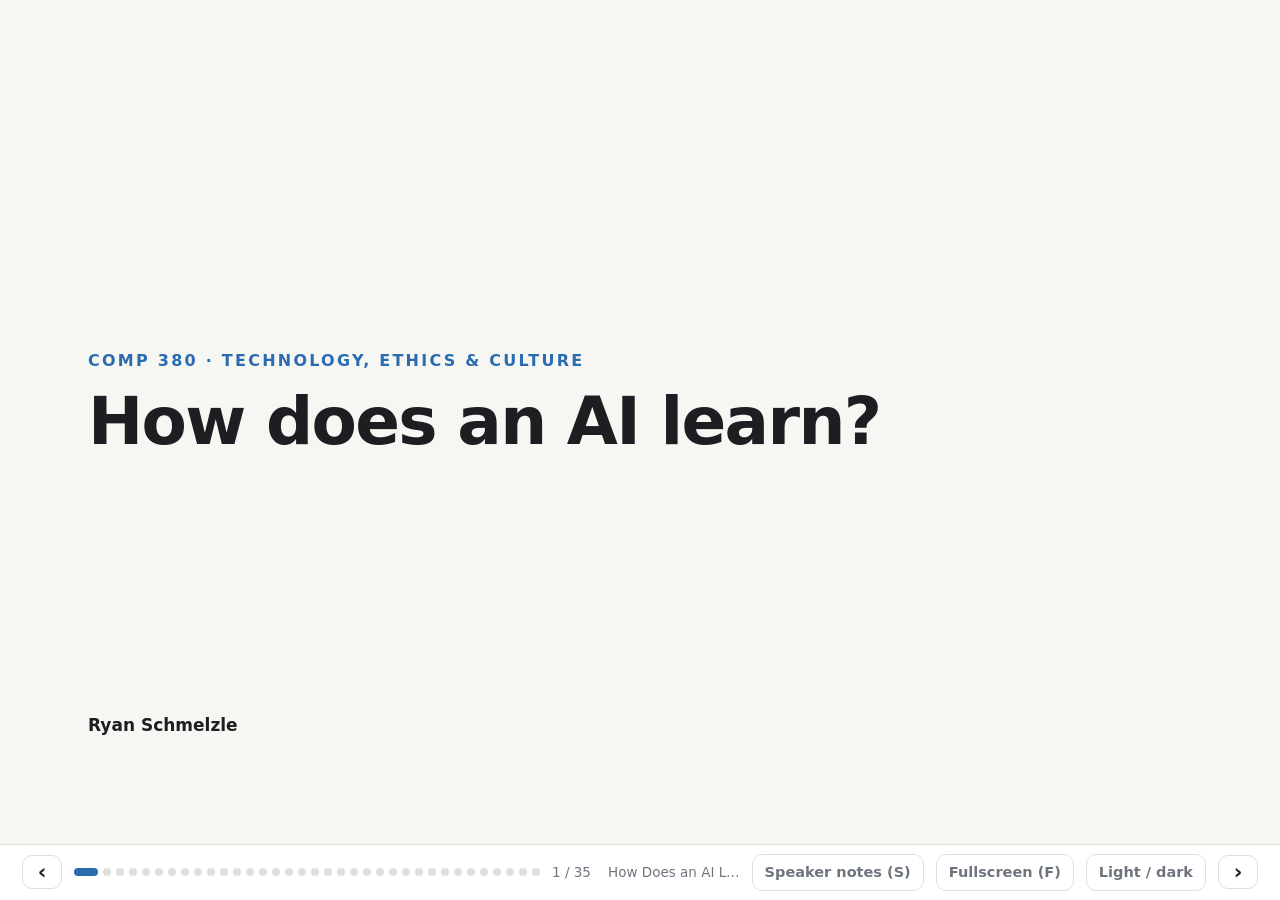
==== comp380-ai-learning.html @ 47f30daa "Slide 7 is pictures and highlights only; the rough-guide reveal moves to the Recognizing faces slide" ====
<!doctype html>
<html lang="en">
<head>
<meta charset="utf-8">
<meta name="viewport" content="width=device-width, initial-scale=1">
<title>How Does an AI Learn?</title>
<style>
  :root{
    --bg:#f6f6f3; --panel:#ffffff; --sunk:#efefeb; --ink:#1c1e22; --ink-dim:#6f757e;
    --line:#e0e0da; --hot:#2b6cb0; --hot-soft:#e8f0f9;
    --on-hot:#ffffff; --water:#2f8fdd; --water-hi:#d4ecff; --sig:#e8590c; --spill:#c1121f; --good:#1f7a4d; --flag:#8a5a00; --flag-soft:#fbf1dc;
  }
  @media (prefers-color-scheme:dark){
    :root:not([data-theme="light"]){
      --bg:#0f1115; --panel:#171a1f; --sunk:#1f232a; --ink:#e8e9ec; --ink-dim:#939aa4;
      --line:#2a2e35; --hot:#69a9e6; --hot-soft:#16293b;
      --on-hot:#0f1115; --water:#4ea3ec; --water-hi:#e3f2ff; --sig:#ff9f43; --spill:#ff6b6b; --good:#56c48d; --flag:#e3b25f; --flag-soft:#2a2314;
    }
  }
  :root[data-theme="dark"]{
    --bg:#0f1115; --panel:#171a1f; --sunk:#1f232a; --ink:#e8e9ec; --ink-dim:#939aa4;
    --line:#2a2e35; --hot:#69a9e6; --hot-soft:#16293b;
    --on-hot:#0f1115; --water:#4ea3ec; --water-hi:#e3f2ff; --sig:#ff9f43; --spill:#ff6b6b; --good:#56c48d; --flag:#e3b25f; --flag-soft:#2a2314;
  }
  *{box-sizing:border-box}
  html,body{margin:0;height:100%}
  body{
    background:var(--bg);color:var(--ink);overflow:hidden;
    font:16px/1.45 ui-sans-serif,system-ui,-apple-system,"Segoe UI",Roboto,sans-serif;
  }
  .mono{font-family:ui-monospace,"SF Mono",Menlo,Consolas,monospace}
  b{font-weight:700}

  /* ---------- deck shell: a fixed 1280x720 stage scaled to fit any projector ---------- */
  .deck{height:100%;display:flex;flex-direction:column}
  /* phones and small windows: the whole deck keeps its desktop shape and is scaled down to fit, with bars around it */
  html.boxed body{background:#111418}
  html.boxed .deck{position:fixed;left:50%;top:50%;width:1280px;height:800px;background:var(--bg);
    transform-origin:center center;box-shadow:0 0 0 1px rgba(255,255,255,.08)}
  .rotate-hint{display:none;position:fixed;left:0;right:0;bottom:calc(18px + env(safe-area-inset-bottom, 0px));text-align:center;
    color:#c9ced6;font-size:14px;letter-spacing:.02em}
  html.boxed.portrait .rotate-hint{display:block}
  .stage-wrap{flex:1;min-height:0;position:relative;overflow:hidden}
  /* the stage is centred by transform, not by the layout: grid/flex centring clamps to
     start once the item is taller than its box, which clipped the slide when the
     speaker-notes drawer opened. */
  .stage{
    position:absolute;top:50%;left:50%;width:1280px;height:720px;
    transform-origin:center center;transform:translate(-50%,-50%);
  }

  .slide{
    position:absolute;inset:0;display:none;flex-direction:column;gap:16px;
    padding:38px 52px 30px;background:var(--bg);
  }
  .slide.active{display:flex}
  .s-head{display:flex;flex-direction:column;gap:5px;flex:0 0 auto}
  .s-eyebrow{font-size:14px;font-weight:800;letter-spacing:.14em;text-transform:uppercase;color:var(--hot)}
  .bdata{font-size:14.5px;line-height:1.4;border-left:3px solid var(--hot);padding-left:10px}
  .s-head h2{margin:0;font-size:37px;line-height:1.1;letter-spacing:-.015em;font-weight:700}
  .lead{margin:0;font-size:20px;color:var(--ink-dim);line-height:1.35}
  .body{flex:1;min-height:0;display:flex;gap:24px;align-items:stretch}
  .col{display:flex;flex-direction:column;gap:12px;min-width:0}
  .grow{flex:1}
  .foot{flex:0 0 auto;display:flex;gap:14px;align-items:center;flex-wrap:wrap}

  .card{background:var(--panel);border:1px solid var(--line);border-radius:16px;padding:16px 18px}
  .card.sunk{background:var(--sunk)}
  .card h3{margin:0 0 10px;font-size:14px;font-weight:700;letter-spacing:.11em;text-transform:uppercase;color:var(--ink-dim)}
  .stack{display:flex;flex-direction:column;gap:9px}
  .center{align-items:center;text-align:center}

  /* vocabulary: bold term + plain-English gloss */
  .vocab{font-size:17px;line-height:1.4}
  .vocab b{color:var(--ink)}
  .vocab span{color:var(--ink-dim)}
  .defn-strip{border-left:3px solid var(--hot);padding:2px 0 2px 12px;font-size:17px;line-height:1.4}
  .big-line{font-size:26px;font-weight:650;line-height:1.2;letter-spacing:-.01em}
  .p{font-size:18px;line-height:1.45;margin:0}
  .dim{color:var(--ink-dim)}
  .hot{color:var(--hot)}

  /* "illustrative, not a measurement" flag */
  .illus{
    display:inline-flex;align-items:center;gap:6px;background:var(--flag-soft);color:var(--flag);
    border:1px solid color-mix(in srgb,var(--flag) 35%,transparent);border-radius:999px;
    padding:3px 10px;font-size:12.5px;font-weight:700;letter-spacing:.04em;text-transform:uppercase;
  }

  /* buttons */
  .btn{
    font:inherit;font-size:16px;font-weight:650;cursor:pointer;border-radius:10px;
    border:1px solid var(--line);background:var(--panel);color:var(--ink);padding:9px 15px;
  }
  .btn:hover:not(:disabled){border-color:var(--hot);color:var(--hot)}
  .btn:active:not(:disabled){transform:translateY(1px)}
  .btn:disabled{opacity:.38;cursor:default}
  .btn.primary{background:var(--hot);border-color:var(--hot);color:var(--on-hot)}
  .btn.primary:hover:not(:disabled){filter:brightness(1.08);color:var(--on-hot)}
  .btn.ghost{font-size:14.5px;padding:7px 12px;font-weight:600;color:var(--ink-dim)}
  .btn.ghost:hover{color:var(--hot)}
  .btn.pulse{animation:pulse 1.3s ease-in-out infinite}
  @keyframes pulse{50%{box-shadow:0 0 0 5px color-mix(in srgb,var(--hot) 30%,transparent)}}

  /* flow diagrams */
  .flow{display:flex;flex-direction:column;align-items:stretch;gap:4px}
  .node{
    border:1.5px solid var(--line);background:var(--panel);border-radius:11px;
    padding:9px 12px;text-align:center;font-size:16.5px;font-weight:600;line-height:1.25;
    transition:border-color .18s,background .18s,color .18s,box-shadow .18s;
  }
  .node small{display:block;font-size:13.5px;font-weight:500;color:var(--ink-dim);margin-top:2px}
  .node.on{border-color:var(--hot);background:var(--hot-soft);color:var(--hot);box-shadow:0 0 0 3px color-mix(in srgb,var(--hot) 16%,transparent)}
  .node.dim{opacity:.4}
  .node.tight{padding:6px 10px;font-size:15px}
  .ar{text-align:center;font-size:17px;line-height:1;color:var(--ink-dim)}
  .ar.loop{color:var(--hot);font-weight:700}
  .row-flow{display:flex;align-items:center;gap:8px}
  .row-flow .node{flex:1}
  .row-flow .ar{flex:0 0 auto;font-size:19px}

  /* go-deeper + speaker notes disclosure */
  details.gd{border-top:1px dashed var(--line);padding-top:8px;position:relative}
  details.gd>summary{
    cursor:pointer;font-size:14.5px;font-weight:650;color:var(--ink-dim);list-style:none;
    display:flex;align-items:center;gap:7px;
  }
  details.gd>summary::-webkit-details-marker{display:none}
  details.gd>summary::before{content:"▸";color:var(--hot);font-size:13px}
  details.gd[open]>summary::before{content:"▾"}
  details.gd>summary:hover{color:var(--hot)}
  details.gd .gd-body{
    position:absolute;bottom:calc(100% + 6px);left:0;right:0;z-index:6;
    background:var(--panel);border:1px solid var(--hot);border-radius:13px;padding:14px 16px;
    font-size:15.5px;line-height:1.5;color:var(--ink-dim);box-shadow:0 14px 38px rgba(0,0,0,.16);
  }
  details.gd .gd-body b{color:var(--ink)}

  /* ---------- chrome ---------- */
  .chrome{
    flex:0 0 auto;display:flex;align-items:center;gap:12px;
    padding:9px clamp(12px,2vw,22px);border-top:1px solid var(--line);background:var(--panel);
  }
  .chrome .nav{width:40px;height:34px;padding:0;font-size:21px;line-height:1}
  .dots{display:flex;gap:5px;align-items:center}
  .pdot{width:8px;height:8px;border-radius:5px;background:var(--line);cursor:pointer;border:0;padding:0;transition:width .2s,background .2s}
  .pdot.done{background:color-mix(in srgb,var(--hot) 42%,var(--line))}
  .pdot.on{background:var(--hot);width:24px}
  .counter{font-size:13.5px;color:var(--ink-dim);font-variant-numeric:tabular-nums;min-width:44px}
  .deck-name{font-size:13.5px;color:var(--ink-dim);flex:1;white-space:nowrap;overflow:hidden;text-overflow:ellipsis}
  .notes{
    flex:0 0 auto;max-height:34vh;overflow:auto;border-top:1px solid var(--line);
    background:var(--sunk);padding:14px clamp(14px,2.4vw,26px) 18px;
  }
  .notes h4{margin:0 0 8px;font-size:12.5px;letter-spacing:.12em;text-transform:uppercase;color:var(--ink-dim)}
  .notes .sn-body{font-size:15.5px;line-height:1.55;max-width:105ch}
  .notes .sn-body p{margin:0 0 8px}
  .notes .sn-body .say{border-left:3px solid var(--hot);padding-left:11px}
  .notes .sn-body .beat{color:var(--ink-dim);font-style:italic}
  .sn{display:none}
  [hidden]{display:none!important}

  /* ---------- title slide ---------- */
  .slide.title{justify-content:center;gap:0;padding:56px 88px 44px}
  .t-eyebrow{font-size:16px;font-weight:700;letter-spacing:.14em;text-transform:uppercase;color:var(--hot)}
  .t-title{margin:14px 0 0;font-size:66px;line-height:1.05;letter-spacing:-.025em;font-weight:750;max-width:24ch}
  .t-lead{margin:18px 0 0;font-size:23px;line-height:1.4;color:var(--ink-dim);max-width:62ch}
  .t-foot{display:flex;justify-content:space-between;align-items:baseline;margin-top:auto;padding-top:26px;
    font-size:17px;color:var(--ink-dim)}
  .t-foot b{color:var(--ink)}

  /* ---------- S1: nested scope boxes + one example per level ---------- */
  .nest{
    border:2px solid var(--line);border-radius:14px;padding:18px;
    background:var(--panel);transition:border-color .18s,background .18s;
  }
  .nest .nlab{
    display:inline-block;font-size:14.5px;font-weight:700;letter-spacing:.09em;text-transform:uppercase;
    color:var(--ink-dim);margin-bottom:11px;cursor:pointer;border-radius:6px;padding:2px 5px;margin-left:-5px;
  }
  .nest .nlab:hover{background:var(--hot-soft);color:var(--hot)}
  .nest.on{border-color:var(--hot);background:var(--hot-soft)}
  .nest.grow-in{animation:pop .45s ease-out both}
  .nest.on>.nlab{color:var(--hot)}
  .nest.n-dl>.nlab{margin-bottom:0}
  .nestcol{flex:1;align-items:center;justify-content:center}
  .nestcol .nest.n-ai{width:760px;padding:30px 34px}
  .nestcol .nest.n-ml{padding:26px 30px;margin-top:6px}
  .nestcol .nest.n-dl{padding:26px 30px;margin-top:6px}
  .nestcol .nest .nlab{font-size:24px;margin-bottom:0;cursor:pointer}
  .nestcol .nest > .nest{margin-top:20px}
  .ndef{display:none;font-size:19px;color:var(--ink);margin-left:14px;vertical-align:baseline}
  .nestslide[data-view="all"] .nestcol .ndef{display:inline}
  .nestslide[data-view="all"] .nestcol .nest.n-ai{width:1060px}
  .nestslide[data-view="all"] .nestcol .nest.prev{background:color-mix(in srgb,var(--panel) 45%,var(--bg))}
  .nestslide[data-view="all"] .nestcol .nest>.nlab,.nestslide[data-view="all"] .nestcol .nest>.ndef{transition:opacity .45s ease}
  .nestslide[data-view="all"] .nestcol .nest.prev>.nlab,.nestslide[data-view="all"] .nestcol .nest.prev>.ndef{opacity:.4}
  .zoomlayer{position:absolute;inset:0;z-index:30;display:flex;flex-direction:column;gap:16px;padding:38px 52px 30px;background:var(--bg);
    transition:opacity .3s ease}
  .zoomlayer .body{flex:1;display:flex;transition:opacity .35s ease}
  .zoomcard{position:absolute;border:2px solid var(--hot);background:var(--hot-soft);border-radius:14px;box-sizing:border-box;
    transition:left .7s cubic-bezier(.6,0,.2,1),top .7s cubic-bezier(.6,0,.2,1),width .7s cubic-bezier(.6,0,.2,1),height .7s cubic-bezier(.6,0,.2,1),
      border-radius .7s ease,background .7s ease,border-color .7s ease}
  .zoomcard span{position:absolute;left:34px;top:30px;font-size:24px;font-weight:700;letter-spacing:.09em;text-transform:uppercase;color:var(--hot);
    white-space:nowrap;transition:left .7s cubic-bezier(.6,0,.2,1),top .7s cubic-bezier(.6,0,.2,1),font-size .7s cubic-bezier(.6,0,.2,1),letter-spacing .7s ease,color .7s ease}
  .deflist{display:flex;flex-direction:column;gap:11px}
  .spread{flex:1;justify-content:space-between}
  .mid-v{justify-content:center}
  .defrow{
    border:1px solid var(--line);border-radius:12px;padding:11px 13px;background:var(--panel);
    opacity:.34;transition:opacity .22s,border-color .22s;
  }
  .defrow.on{opacity:1;border-color:var(--hot)}
  .defrow .t{font-size:17px;font-weight:700}
  .defrow .d{font-size:15.5px;line-height:1.4;color:var(--ink-dim);margin-top:2px}
  .punch{
    background:var(--hot-soft);border:1px solid color-mix(in srgb,var(--hot) 40%,transparent);
    border-radius:12px;padding:9px 14px;font-size:19px;font-weight:650;color:var(--hot);text-align:center;
  }

  .cat-title{font-size:30px;font-weight:700;letter-spacing:-.015em;line-height:1.1}
  .cat-def{font-size:18px;color:var(--ink-dim);line-height:1.35;margin-top:4px}
  .nestslide #s1-cardcol{flex:0 0 760px;transition:opacity .45s ease,transform .45s ease}
  .nestslide #s1-cardcol.ex-hidden{opacity:0;transform:translateX(30px);pointer-events:none}
  .nestslide .kcol{flex:1}
  .kcol{flex:0 0 320px;display:flex;flex-direction:column;justify-content:flex-start;gap:18px;padding-top:26px}
  .kdesc{font-size:30px;font-weight:800;line-height:1.15;color:var(--hot);letter-spacing:-.01em}
  .klist{margin:0;padding-left:1.2em;display:flex;flex-direction:column;gap:12px;font-size:21px;line-height:1.3}
  .klist li::marker{color:var(--hot)}
  .ex-line{display:flex;align-items:center;gap:12px}
  .ex-line .ex{font-size:21px;font-weight:650}
  .demo-area{min-height:0;display:flex;flex-direction:column;justify-content:center;align-items:center}
  .dm{display:none;flex-direction:column;align-items:center;gap:12px;width:100%}
  .dm.on{display:flex}
  .dm svg{width:100%;display:block;overflow:visible}
  .takeaway-q{
    border-left:4px solid var(--hot);padding:5px 0 5px 14px;font-size:21px;font-weight:650;line-height:1.3;
  }
  .ttt-row{display:flex;align-items:center;justify-content:center;gap:38px}
  .ttt-side{max-width:320px;font-size:17px;line-height:1.45;color:var(--ink-dim)}
  .ttt-side p{margin:0 0 8px}
  .ttt-side ol{margin:0;padding-left:1.25em;display:flex;flex-direction:column;gap:7px}
  .ttt-side li::marker{color:var(--hot);font-weight:700}
  .ttt-side [data-s]{transition:color .2s}
  .ttt-side .on{color:var(--ink)}
  .ttt-side b{color:var(--ink)}
  .ttt-side .o{color:var(--hot);font-weight:700}
  .ttt-side .win{color:var(--good);font-weight:700}
  .ttt-side .loss{color:var(--spill);font-weight:700}
  .ttt-side .check{color:#b98a00;font-weight:700}
  :root[data-theme="dark"] .ttt-side .check{color:#f2b705}
  @media (prefers-color-scheme:dark){ :root:not([data-theme="light"]) .ttt-side .check{color:#f2b705} }
  .ttt-side .neutral{color:var(--ink);font-weight:700;border-bottom:2px dashed var(--ink-dim)}

  /* AI: tic-tac-toe */
  .ttt{
    display:grid;grid-template-columns:repeat(3,82px);grid-template-rows:repeat(3,82px);gap:5px;
    background:var(--line);border-radius:12px;overflow:hidden;
  }
  .cell{position:relative;display:grid;place-items:center;background:var(--panel);
    font-size:46px;font-weight:700;line-height:1;transition:background .2s}
  .cell .mk{animation:pop .25s ease-out both}
  .cell .mk.o{color:var(--hot)}
  .cell .mk.x{color:var(--ink)}
  .ttt.yours .cell:empty{cursor:pointer}
  .ttt.yours .cell:empty:hover{background:color-mix(in srgb,var(--ink) 6%,var(--panel))}
  .cell.line{background:color-mix(in srgb,var(--hot) 18%,var(--panel))}
  .cell.line.you{background:color-mix(in srgb,var(--good) 22%,var(--panel))}
  .cell{--tt-try:#f2b705}
  .cell.cand::after,.cell.win::after,.cell.loss::after,.cell.ok::after,.cell.neutral::after{
    content:"";position:absolute;inset:27px;border-radius:7px;
    animation:ttfill .32s cubic-bezier(.3,1.4,.6,1) both;animation-delay:var(--d,0s);
    transition:background-color .35s,border-color .35s,opacity .35s;
  }
  .cell.cand::after{background:color-mix(in srgb,var(--tt-try) 55%,transparent);border:2px solid var(--tt-try)}
  .cell.win::after{background:color-mix(in srgb,var(--good) 55%,transparent);border:2px solid var(--good)}
  .cell.loss::after{background:color-mix(in srgb,var(--spill) 45%,transparent);border:2px solid var(--spill)}
  .cell.neutral::after{background:var(--panel);border:2px dashed var(--ink-dim)}
  .cell.ok::after{background:color-mix(in srgb,var(--tt-try) 55%,transparent);border:2px solid var(--tt-try);opacity:0}
  @keyframes ttfill{from{transform:scale(0)}to{transform:scale(1)}}
  .cell.best{background:color-mix(in srgb,var(--good) 22%,var(--panel))}

  /* ML: two learned numbers */
  #s1-scatter{height:184px;touch-action:none;cursor:crosshair;user-select:none;-webkit-user-select:none}
  #s1-scatter .dot{cursor:grab}
  #s1-scatter.dragging,#s1-scatter.dragging .dot{cursor:grabbing}
  #s1-scatter .dot circle.ring{transition:r .12s}
  #s1-scatter .dot:hover circle.ring,#s1-scatter .dot.held circle.ring{r:9;stroke:var(--hot)}
  #s1-scatter .dot.gone circle.ring{stroke:var(--spill);opacity:.45}
  .reg-hint{font-size:13.5px;color:var(--ink-dim);text-align:center}
  #s1-scatter .dot.over circle.ring{fill:color-mix(in srgb,var(--spill) 30%,var(--panel));stroke:var(--spill)}
  #s1-scatter .dot.under circle.ring{fill:color-mix(in srgb,var(--good) 30%,var(--panel));stroke:var(--good)}
  #s1-scatter .dot.fair circle.ring{fill:color-mix(in srgb,var(--hot) 30%,var(--panel));stroke:var(--hot)}
  .reg-legend{display:flex;gap:18px;justify-content:center;font-size:15px;color:var(--ink-dim);font-variant-numeric:tabular-nums}
  .reg-legend .k{display:flex;align-items:center;gap:6px}
  .reg-legend i{width:11px;height:11px;border-radius:50%;border:2px solid}
  .reg-legend .over i{border-color:var(--spill);background:color-mix(in srgb,var(--spill) 30%,var(--panel))}
  .reg-legend .fair i{border-color:var(--hot);background:color-mix(in srgb,var(--hot) 30%,var(--panel))}
  .reg-legend .under i{border-color:var(--good);background:color-mix(in srgb,var(--good) 30%,var(--panel))}
  .reg-legend b{color:var(--ink);min-width:1ch}
  .params{display:flex;align-items:center;gap:10px;font-size:19px;font-weight:600}
  .pchip{
    min-width:118px;text-align:center;white-space:nowrap;font-variant-numeric:tabular-nums;
    font-family:ui-monospace,Menlo,Consolas,monospace;font-size:18px;font-weight:700;
    border:1.5px solid var(--line);border-radius:9px;padding:4px 10px;background:var(--panel);color:var(--ink-dim);
    transition:border-color .2s,color .2s;
  }
  .pchip.set{border-color:var(--hot);color:var(--hot)}

  /* DL: a small network, really training */
  .dnn{display:flex;align-items:center;gap:22px}
  #s1-dplot{width:240px;height:240px;border-radius:10px;cursor:crosshair;box-shadow:0 0 0 1px var(--line);display:block}
  .dnn-net{position:relative;width:430px;height:236px}
  .dnn-net svg{position:absolute;left:0;top:0;width:430px;height:150px;overflow:visible}
  .dnn-net canvas.wchart{left:0;top:154px;width:430px;height:82px;border-radius:6px;box-shadow:0 0 0 1px var(--line);background:var(--panel)}
  .dnn-net canvas{position:absolute;border-radius:5px;box-shadow:0 0 0 1px var(--line);image-rendering:auto}
  .dnn-ctrl{display:flex;align-items:center;gap:6px;font-size:14px;flex-wrap:nowrap}
  .dnn-lab{color:var(--ink-dim)}
  .dnn-ctrl button{font:inherit;font-size:13.5px;font-weight:650;padding:3px 10px;border-radius:999px;cursor:pointer;white-space:nowrap;
    border:1px solid var(--line);background:var(--panel);color:var(--ink);display:inline-flex;align-items:center;gap:5px}
  .dnn-ctrl button:hover{border-color:var(--hot)}
  .dnn-ctrl button.on{border-color:var(--hot);background:var(--hot-soft);color:var(--hot)}
  .dnn-add i{width:10px;height:10px;border-radius:50%}
  .dnn-add.a i{background:#2f8fdd} .dnn-add.b i{background:#e8590c}
  .dnn-stat{margin-left:auto;padding-left:14px;color:var(--ink-dim);font-variant-numeric:tabular-nums;white-space:nowrap}
  .dnn-stat b{color:var(--ink)}

  /* ---------- S2: rules toggle ---------- */
  .switch{display:flex;align-items:center;gap:11px;font-size:16px}
  .switch .sw{
    width:78px;height:34px;border-radius:999px;border:1px solid var(--line);background:var(--sunk);
    position:relative;cursor:pointer;flex:0 0 auto;padding:0;
  }
  .switch .sw i{
    position:absolute;top:3px;left:3px;width:26px;height:26px;border-radius:50%;
    background:var(--hot);transition:left .2s ease;
  }
  .switch .sw.right i{left:47px}
  .switch .lab{color:var(--ink-dim);font-weight:600;transition:color .18s;cursor:pointer}
  .switch .lab:hover{color:var(--hot)}
  .switch .lab.on{color:var(--hot)}
  .cmp-wrap{flex:1;display:flex;align-items:center}
  .cmp{width:100%;border-collapse:separate;border-spacing:0;background:var(--panel);border:1px solid var(--line);border-radius:16px;
    overflow:hidden;font-size:18px;line-height:1.35}
  .cmp th,.cmp td{padding:13px 20px;text-align:left;vertical-align:middle;border-bottom:1px solid var(--line)}
  .cmp tbody tr:last-child th,.cmp tbody tr:last-child td{border-bottom:0}
  .cmp thead th{font-size:14px;font-weight:800;letter-spacing:.1em;text-transform:uppercase;color:var(--ink);background:var(--sunk)}
  .cmp thead th:nth-child(3){color:var(--hot)}
  .cmp tbody th{width:22%;font-size:14px;font-weight:700;letter-spacing:.04em;color:var(--ink-dim)}
  .cmp td{width:39%}
  .cmp tr.key td,.cmp tr.key th{background:var(--hot-soft)}
  .cmp tr.key th{color:var(--hot)}
  .cmp-simple{font-size:30px;line-height:1.3;text-align:center}
  .cmp-simple th,.cmp-simple td{text-align:center;width:50%;padding:26px 28px}
  .cmp-simple thead th{font-size:18px}
  .cmp-simple tr.q td{background:var(--hot-soft);color:var(--hot);font-size:20px;font-weight:800;letter-spacing:.06em;
    text-transform:uppercase;padding:14px}
  .twob{margin:auto 0;padding-left:1.1em;display:flex;flex-direction:column;gap:46px;font-size:40px;line-height:1.25;max-width:1080px}
  .twob li::marker{color:var(--hot)}
  .twob b{color:var(--hot)}
  .twob li{transition:opacity .45s ease,transform .45s ease}
  .twob li[data-pop]{cursor:pointer}
  .twob li[data-pop]:hover b{text-decoration:underline;text-underline-offset:6px}
  .phint{display:inline-block;font-size:15px;font-weight:700;letter-spacing:.06em;text-transform:uppercase;color:var(--hot);background:var(--hot-soft);
    border-radius:999px;padding:3px 12px;margin-left:12px;vertical-align:middle}
  .rpop{position:absolute;inset:0;z-index:8;background:rgba(0,0,0,.35);display:grid;place-items:center}
  .rsheet{width:920px;background:var(--panel);border-radius:18px;padding:20px 26px 22px;display:flex;flex-direction:column;gap:14px;box-shadow:0 24px 60px rgba(0,0,0,.3)}
  .rhead{display:flex;align-items:center;justify-content:space-between;font-size:22px}
  .rbody{min-height:290px;display:flex;flex-direction:column;justify-content:center}
  .rfoot{display:flex;align-items:center;gap:16px}
  .rtake{font-size:18px;font-weight:700;color:var(--hot)}
  .twob li.off{opacity:0;transform:translateY(10px)}
  .pipe-title{font-size:15px;font-weight:700;letter-spacing:.1em;text-transform:uppercase;color:var(--ink-dim);text-align:center;margin-bottom:8px}
  .pipe.dimmed{opacity:.42}
  .pipe{transition:opacity .22s}

  /* ---------- S4: water analogy for a training loop ---------- */
  .wsl .body{gap:26px}
  .wapp{flex:0 0 600px;min-height:0;display:flex;align-items:center;justify-content:center}
  .wapp svg{width:100%;height:100%;display:block;overflow:visible}
  .wsl.still *{transition:none!important}
  .wwedge,.wptr{transition:transform 1s cubic-bezier(.45,0,.2,1)}
  .wres{transition:transform 2.3s linear}
  .wcupw{transition:transform 1.1s ease-in-out}
  .wstream{transition:stroke-dashoffset .5s linear,opacity .45s}
  .wtex{opacity:0;stroke-dasharray:5 13;animation:wmove .45s linear infinite;transition:opacity .3s}
  .wtex.on{opacity:.75}
  @keyframes wmove{to{stroke-dashoffset:-18}}
  .wsig{opacity:0;stroke-dasharray:9 7;animation:wsigmove .55s linear infinite;transition:opacity .35s;
    filter:drop-shadow(0 0 3px var(--sig))}
  .wsig.on{opacity:1}
  @keyframes wsigmove{to{stroke-dashoffset:-16}}
  .wring{fill:none;stroke:var(--sig);stroke-width:3;stroke-dasharray:7 6;opacity:0;transition:opacity .3s;
    animation:wsigmove .9s linear infinite}
  .wring.on{opacity:1}
  .wlock{opacity:0;transition:opacity .35s}
  .wtgt{transition:opacity .4s}
  .wsl.infer .wtgt{opacity:.18}
  .wlock.on{opacity:1}
  .werr{animation:wfade .35s ease-out both}
  @keyframes wfade{from{opacity:0;transform:translateY(6px)}to{opacity:1;transform:none}}

  .wpanel{flex:1;min-width:0;display:flex;flex-direction:column;justify-content:center;gap:14px}
  .wpanel>*{animation:wfade .4s ease-out both;animation-delay:var(--d,0s)}
  .wtag{align-self:flex-start;font-size:13px;font-weight:800;letter-spacing:.13em;text-transform:uppercase;
    padding:4px 12px;border-radius:999px;border:1.5px solid currentColor;color:var(--ink-dim)}
  .wtag.fw{color:var(--water)} .wtag.loss{color:var(--spill)} .wtag.bp{color:var(--sig)} .wtag.ok{color:var(--good)}
  .wkey{display:grid;grid-template-columns:auto 1fr;gap:4px 14px;font-size:17px;line-height:1.35;color:var(--ink-dim);
    background:var(--panel);border:1px solid var(--line);border-radius:12px;padding:10px 14px}
  .wkey b{color:var(--ink)}
  .wline{font-size:25px;font-weight:650;line-height:1.25;letter-spacing:-.005em}
  .wsub{font-size:16.5px;color:var(--ink-dim);line-height:1.45}
  .wsub b{color:var(--ink)}
  .wcall{font-size:23px;font-weight:700;color:var(--sig);line-height:1.2}
  .wtable{display:grid;grid-template-columns:auto repeat(4,1fr);gap:4px 10px;align-items:center;
    background:var(--panel);border:1px solid var(--line);border-radius:12px;padding:10px 16px;font-variant-numeric:tabular-nums}
  .wtable .h{font-size:12px;font-weight:700;letter-spacing:.11em;text-transform:uppercase;color:var(--ink-dim)}
  .wtable .v{font-size:21px;font-weight:700;text-align:center}
  .wtable .t{font-size:17px;font-weight:600;color:var(--ink-dim);text-align:center}
  .wdone{font-size:30px;font-weight:800;color:var(--good);letter-spacing:-.01em}
  .wterms{margin:0;padding:0;list-style:none;display:flex;flex-direction:column;gap:5px}
  .wterms li{font-size:15.5px;line-height:1.35;color:var(--ink-dim);display:flex;gap:9px;
    animation:wfade .35s ease-out both;animation-delay:var(--d,0s)}
  .wterms li .n{color:var(--hot);font-weight:800;flex:0 0 auto}
  .wterms li b{color:var(--ink)}
  .wloop{font-size:14px;font-weight:800;letter-spacing:.07em;text-transform:uppercase;color:var(--hot)}
  .wtake{font-size:23px;font-weight:700;line-height:1.25;border-left:4px solid var(--hot);padding-left:12px}
  .wsmall{font-size:15px;color:var(--ink-dim);line-height:1.4}
  .btn.big{font-size:18px;padding:11px 22px;min-width:220px}

  /* ---------- S5: live drawing through a real trained network ---------- */
  .dflow{align-items:center;justify-content:space-between;gap:10px}
  .dcol{display:flex;flex-direction:column;align-items:center;gap:12px}
  .dh{font-size:14px;font-weight:800;letter-spacing:.1em;text-transform:uppercase;text-align:center;line-height:1.3}
  .dh small{display:block;font-size:12.5px;font-weight:600;letter-spacing:0;text-transform:none;color:var(--ink-dim)}
  .dcol-draw{flex:0 0 296px}
  #d-pad{width:272px;height:272px;background:#000;border-radius:14px;touch-action:none;cursor:crosshair;
    box-shadow:0 0 0 1px var(--line);display:block}
  .dmap{image-rendering:pixelated;border-radius:4px;background:#000;display:block}
  #d-in{width:104px;height:104px;border-radius:8px}
  .dgrid{display:grid;gap:5px}
  .dgrid.g1{grid-template-columns:repeat(2,58px)}
  .dgrid.g1 .dmap{width:58px;height:58px}
  .dgrid.g2{grid-template-columns:repeat(4,46px)}
  .dgrid.g2 .dmap{width:46px;height:46px}
  .dar{font-size:24px;color:var(--ink-dim);flex:0 0 auto}
  .dsamples{display:flex;flex-wrap:wrap;gap:6px;justify-content:center;align-items:center;max-width:296px}
  .dsamples .lab{font-size:13px;color:var(--ink-dim);width:100%;text-align:center;margin-top:2px}
  .dsamples button{font:inherit;font-size:13.5px;font-weight:650;padding:4px 11px;border-radius:999px;cursor:pointer;
    border:1px solid var(--line);background:var(--panel);color:var(--ink)}
  .dsamples button:hover{border-color:var(--hot);color:var(--hot)}
  .dsamples button.never{border-style:dashed}
  .dsamples button.clear{border-color:var(--ink-dim)}
  .dcol-out{flex:0 0 232px;align-items:stretch;gap:6px}
  .dguess{font-size:31px;font-weight:750;text-align:center;min-height:1.35em;letter-spacing:-.01em;line-height:1.3}
  .dguess.empty{font-size:17px;font-weight:600;color:var(--ink-dim);line-height:2.3}
  .dbar{display:grid;grid-template-columns:64px 1fr 46px;align-items:center;gap:8px;font-size:15px;margin-top:6px}
  .dbar .t{height:14px;border-radius:7px;background:var(--sunk);overflow:hidden}
  .dbar .t i{display:block;height:100%;width:0;background:var(--ink-dim);border-radius:7px}
  .dbar.top{font-weight:750}
  .dbar.top .t i{background:var(--hot)}
  .dbar .p{text-align:right;font-variant-numeric:tabular-nums;color:var(--ink-dim)}
  .dgrid .dmap,.dbar{cursor:pointer}
  .dmap.sel{outline:3px solid var(--hot);outline-offset:2px}
  .dbar.sel{outline:2px solid var(--hot);outline-offset:4px;border-radius:6px}
  .dhint{font-size:12.5px;color:var(--ink-dim);text-align:center;max-width:200px;line-height:1.35}
  .dinsp{position:absolute;right:52px;bottom:88px;z-index:6;background:var(--panel);border:1.5px solid var(--hot);
    border-radius:14px;padding:12px 16px 14px;box-shadow:0 16px 40px rgba(0,0,0,.2);display:flex;flex-direction:column;gap:9px;
    max-width:700px;animation:wfade .25s ease-out both}
  .dinsp .hd{display:flex;align-items:baseline;gap:12px}
  .dinsp .hd b{font-size:18px}
  .dinsp .hd .sub{font-size:14px;color:var(--ink-dim);font-variant-numeric:tabular-nums}
  .dinsp .hd .x{margin-left:auto;font:inherit;font-size:20px;line-height:1;border:0;background:none;color:var(--ink-dim);cursor:pointer;padding:0 2px}
  .dinsp .hd .x:hover{color:var(--hot)}
  .dinsp .row{display:flex;align-items:center;gap:14px}
  .dinsp .note{font-size:14px;color:var(--ink-dim);line-height:1.45;max-width:640px}
  .dinsp .note b{color:var(--ink)}
  .dinsp .cap{font-size:11.5px;color:var(--ink-dim);text-align:center;margin-top:3px}
  .dinsp canvas.bigmap{width:132px;height:132px;cursor:default}
  .wg{display:grid;gap:2px}
  .wg span{display:grid;place-items:center;border-radius:3px;font-variant-numeric:tabular-nums;color:var(--ink)}
  .wg.big{grid-template-columns:repeat(3,46px);grid-auto-rows:46px;font-size:13px;font-weight:700}
  .wg.mini{grid-template-columns:repeat(3,16px);grid-auto-rows:16px}
  .wg.tiny{grid-template-columns:repeat(7,6px);grid-auto-rows:6px;gap:0}
  .wg.tiny span{border-radius:0}
  .wset{display:grid;grid-template-columns:repeat(4,auto);gap:6px 12px}
  .wset.wide{grid-template-columns:repeat(8,auto);gap:6px 10px}
  .wset figure{margin:0;display:flex;flex-direction:column;align-items:center}
  .illus.real{background:color-mix(in srgb,var(--good) 12%,transparent);color:var(--good);
    border-color:color-mix(in srgb,var(--good) 35%,transparent)}

  /* ---------- S6: layers bend space ---------- */
  .bsl .body{gap:30px;align-items:center}
  #b-cv{width:440px;height:440px;flex:0 0 440px;border-radius:14px;background:var(--panel);box-shadow:0 0 0 1px var(--line);display:block}
  .bsl.v3 #b-cv{cursor:grab}
  .bsl.v3 #b-cv:active{cursor:grabbing}
  .brow button:disabled{cursor:default}
  .bcol{flex:1;min-width:0;display:flex;flex-direction:column;gap:14px}
  .bscale{position:relative;height:44px;margin:0 14px}
  .bscale span{position:absolute;transform:translateX(-50%);white-space:nowrap;cursor:pointer}
  .bscale .grp{top:0;font-size:13px;font-weight:800;letter-spacing:.1em;text-transform:uppercase;color:var(--ink-dim)}
  .bscale .grp::after{content:"";position:absolute;left:-34px;right:-34px;top:19px;border-top:2px solid var(--line)}
  .bscale .stop{top:24px;font-size:14.5px;font-weight:650;color:var(--ink-dim)}
  .bscale .stop.on{color:var(--hot)}
  #b-t{width:100%;margin:0;accent-color:var(--hot);height:26px;cursor:pointer}
  .bsteps{font-size:18px;line-height:1.45;color:var(--ink-dim)}
  .bsteps p{margin:0 0 8px}
  .bsteps ol{margin:0;padding-left:1.3em;display:flex;flex-direction:column;gap:8px}
  .bsteps li::marker{color:var(--hot);font-weight:700}
  .bsteps [data-b]{transition:color .2s}
  .bsteps .on{color:var(--ink)}
  .bsteps b{color:var(--ink)}
  .brow{display:flex;align-items:center;gap:8px;flex-wrap:wrap;font-size:14.5px}
  .brow button{font:inherit;font-size:14px;font-weight:650;padding:5px 12px;border-radius:999px;cursor:pointer;
    border:1px solid var(--line);background:var(--panel);color:var(--ink)}
  .brow button:hover{border-color:var(--hot)}
  .brow button.on{border-color:var(--hot);background:var(--hot-soft);color:var(--hot)}
  .brow .lab{color:var(--ink-dim)}
  .bspam{font-size:15.5px;line-height:1.4;color:var(--ink-dim);display:flex;flex-direction:column;gap:6px}
  .bspam p{margin:0}
  .bspam b{color:var(--ink)}
  .k-spam{color:#e8590c;font-weight:700} .k-ham{color:#2f8fdd;font-weight:700}
  .wbars{display:grid;grid-template-columns:170px 1fr 150px;gap:7px 12px;align-items:center;font-size:15.5px;margin:4px 0}
  .wbars .nm{color:var(--ink);font-weight:650}
  .wbars .tr{position:relative;height:16px;background:var(--sunk);border-radius:8px}
  .wbars .tr::after{content:"";position:absolute;left:50%;top:-3px;bottom:-3px;border-left:2px solid var(--ink-dim)}
  .wbars .tr i{position:absolute;top:0;bottom:0;border-radius:8px}
  .wbars .val{font-variant-numeric:tabular-nums;font-size:14.5px}
  .berrs{font-size:15.5px}
  .berrs b{font-variant-numeric:tabular-nums}
  #b-stat{margin-left:auto;color:var(--ink-dim);font-variant-numeric:tabular-nums}
  #b-stat b{color:var(--ink)}

  /* ---------- S6: how an email becomes a point ---------- */
  .fsl .body{gap:30px;align-items:center}
  #f-cv{width:440px;height:440px;flex:0 0 440px;border-radius:14px;background:var(--panel);box-shadow:0 0 0 1px var(--line);display:block}
  .fcol{flex:1;min-width:0;display:flex;flex-direction:column;gap:16px}
  .fmails{display:flex;gap:14px}
  .fmail{flex:1;background:var(--panel);border:1px solid var(--line);border-radius:12px;padding:10px 13px;font-size:14px;line-height:1.4;
    border-top:4px solid var(--c)}
  .fmail.mom{--c:#2f8fdd} .fmail.spam{--c:#e8590c}
  .fmail .from{font-size:13px;color:var(--ink-dim)}
  .fmail .from b{color:var(--ink);font-size:14.5px}
  .fmail .subj{font-weight:700;margin:3px 0 2px}
  .fmail .txt{color:var(--ink)}
  .fmail .lnk{color:#2b6cb0;text-decoration:underline}
  .fmail mark{background:transparent;color:inherit;border-radius:4px;padding:0 1px;transition:background .25s,box-shadow .25s}
  .fsl[data-stage="2"] .fmail mark.f-sender,.fsl[data-stage="3"] .fmail mark.f-links,.fsl[data-stage="4"] .fmail mark.f-bangs{
    background:color-mix(in srgb,#f2b705 45%,transparent);box-shadow:0 0 0 2px color-mix(in srgb,#f2b705 70%,transparent)}
  .fchips{display:flex;gap:6px;flex-wrap:wrap;margin-top:7px;min-height:25px}
  .fchips span{font-size:12.5px;border:1px solid var(--line);border-radius:999px;padding:2px 9px;background:var(--sunk);
    font-variant-numeric:tabular-nums;animation:wfade .3s ease-out both}
  .fchips b{color:var(--c)}
  .fsteps{font-size:17px;line-height:1.45;color:var(--ink-dim)}
  .fsteps ol{margin:0;padding-left:1.3em;display:flex;flex-direction:column;gap:6px}
  .fsteps li::marker{color:var(--hot);font-weight:700}
  .fsteps li{transition:color .2s}
  .fsteps li.on{color:var(--ink)}
  .fsteps .fsub{margin:3px 0 0;padding-left:1.1em;list-style:disc;display:flex;flex-direction:column;gap:2px;font-size:16px}
  .fsteps .fsub li::marker{color:var(--ink-dim)}
  .fsteps{font-size:16.5px}
  .fsl[data-stage="1"] .fmail{box-shadow:0 0 0 3px color-mix(in srgb,#f2b705 60%,transparent)}
  .fsteps b{color:var(--ink)}

  /* ---------- S8: inference on a new email ---------- */
  .isl .body{gap:30px;align-items:center}
  #i-cv{width:440px;height:440px;flex:0 0 440px;border-radius:14px;background:var(--panel);box-shadow:0 0 0 1px var(--line);display:block;cursor:grab}
  #i-cv:active{cursor:grabbing}
  .icol{flex:1;min-width:0;display:flex;flex-direction:column;gap:12px}
  .imail{background:var(--panel);border:1px solid var(--line);border-radius:12px;padding:10px 14px;font-size:14.5px;line-height:1.45;border-top:4px solid var(--hot)}
  .imail .from{font-size:13.5px;color:var(--ink-dim)} .imail .from b{color:var(--ink)}
  .imail .subj{font-weight:700;margin:2px 0}
  .imail .lnk{color:#2b6cb0;text-decoration:underline}
  .ictl{display:grid;grid-template-columns:92px 1fr 118px;gap:8px 12px;align-items:center;font-size:15px}
  .ictl .nm{font-weight:700}
  .ictl input[type=range]{width:100%;accent-color:var(--hot)}
  .ictl .val{color:var(--ink-dim);font-variant-numeric:tabular-nums;font-size:14px}
  .ictl .seg{display:flex;gap:6px;grid-column:2 / 4}
  .ictl .seg button,.ipre button{font:inherit;font-size:13.5px;font-weight:650;padding:4px 11px;border-radius:999px;cursor:pointer;
    border:1px solid var(--line);background:var(--panel);color:var(--ink);white-space:nowrap}
  .ictl .seg button.on{border-color:var(--hot);background:var(--hot-soft);color:var(--hot)}
  .ictl .seg button:hover,.ipre button:hover{border-color:var(--hot)}
  .iresult{display:flex;align-items:center;gap:16px;background:var(--sunk);border-radius:12px;padding:10px 16px}
  .iresult .lab{font-size:13px;font-weight:700;letter-spacing:.08em;text-transform:uppercase;color:var(--ink-dim)}
  .iresult .pct{font-size:38px;font-weight:800;font-variant-numeric:tabular-nums;min-width:3.2ch;line-height:1.1}
  .iresult .bar{flex:1;height:14px;border-radius:7px;background:linear-gradient(90deg,#2f8fdd,#e8590c);position:relative;opacity:.9}
  .iresult .bar i{position:absolute;top:-6px;bottom:-6px;width:4px;border-radius:2px;background:var(--ink);transition:left .15s}
  .iresult .verdict{font-size:17px;font-weight:750;min-width:9ch;text-align:right}
  .ipre{display:flex;gap:6px;align-items:center;flex-wrap:wrap;font-size:14px;color:var(--ink-dim)}

  /* ---------- guess, check, adjust ---------- */
  .gsl .body{gap:34px;align-items:center}
  #g-svg{flex:0 0 620px;height:420px;display:block;background:var(--panel);border:1px solid var(--line);border-radius:14px}
  .gcol{flex:1;min-width:0;display:flex;flex-direction:column;gap:16px}
  .gloop{display:flex;align-items:center;gap:8px}
  .gloop .gs{flex:1;border:2px solid var(--line);border-radius:12px;padding:10px 8px;text-align:center;background:var(--panel);transition:all .2s}
  .gloop .gs b{display:block;font-size:20px}
  .gloop .gs span{font-size:13.5px;color:var(--ink-dim)}
  .gloop .gs.on{border-color:var(--hot);background:var(--hot-soft)}
  .gloop .gs.on b{color:var(--hot)}
  .gloop .ar{font-size:22px}
  .grepeat{text-align:center;font-size:14.5px;color:var(--hot);font-weight:700;margin-top:-8px}
  .glog{width:100%;border-collapse:collapse;font-size:16.5px;font-variant-numeric:tabular-nums}
  .glog th{font-size:12.5px;letter-spacing:.1em;text-transform:uppercase;color:var(--ink-dim);text-align:left;padding:4px 8px;border-bottom:1px solid var(--line)}
  .glog td{padding:6px 8px;border-bottom:1px solid var(--line)}
  .glog tr{animation:wfade .3s ease-out both}
  .glog .short{color:#2f8fdd;font-weight:700} .glog .long{color:#e8590c;font-weight:700} .glog .in{color:var(--good);font-weight:800}
  .gmap{font-size:15.5px;line-height:1.5;color:var(--ink-dim);border-left:3px solid var(--hot);padding-left:12px}
  .gmap b{color:var(--ink)}

  /* ---------- run it backwards ---------- */
  .rsl .body{gap:30px;align-items:center}
  #r-cv{width:440px;height:440px;flex:0 0 440px;border-radius:14px;background:var(--panel);box-shadow:0 0 0 1px var(--line);display:block}
  .rfeat{display:grid;grid-template-columns:150px 1fr;gap:6px 12px;font-size:16px;align-items:center}
  .rfeat .nm{font-weight:700} .rfeat .v{font-variant-numeric:tabular-nums;color:var(--ink-dim)} .rfeat .v b{color:var(--ink)}
  .rnote{font-size:15.5px;line-height:1.45;color:var(--ink-dim);border-left:3px solid var(--hot);padding-left:12px}
  .rnote b{color:var(--ink)}
  /* ---------- generating text ---------- */
  .tsl .body{gap:26px;align-items:center}
  .tcmp{flex:0 0 560px;border-collapse:separate;border-spacing:0;background:var(--panel);border:1px solid var(--line);border-radius:14px;overflow:hidden;font-size:16px;line-height:1.35;align-self:center}
  .tcmp th,.tcmp td{padding:11px 14px;text-align:left;border-bottom:1px solid var(--line);vertical-align:top}
  .tcmp tbody tr:last-child th,.tcmp tbody tr:last-child td{border-bottom:0}
  .tcmp thead th{font-size:13px;letter-spacing:.1em;text-transform:uppercase;background:var(--sunk)}
  .tcmp thead th:nth-child(3){color:var(--hot)}
  .tcmp tbody th{font-size:13px;color:var(--ink-dim);width:22%;font-weight:700}
  .tgen{flex:1;min-width:0;display:flex;flex-direction:column;gap:12px;justify-content:center}
  .tgen .prompt{font-size:14px;color:var(--ink-dim)}
  .tgen .sent{font-size:24px;line-height:1.4;min-height:2.9em;background:var(--panel);border:1px solid var(--line);border-radius:12px;padding:12px 16px}
  .tgen .sent .new{color:var(--hot);font-weight:700}
  .tgen .sent .blank{color:var(--hot);font-weight:800}
  .ttie{font-size:15.5px;line-height:1.45;border-left:4px solid var(--hot);padding-left:12px}
  .tleft{flex:0 0 520px;display:flex;flex-direction:column;gap:14px;justify-content:center}
  .tleft .tcmp{flex:none;align-self:stretch;font-size:15px}
  .tleft .tcmp th,.tleft .tcmp td{padding:8px 12px}
  .tgen{gap:9px}
  .tgen .prompt{font-size:14.5px;line-height:1.4}
  .tgen .sent{font-size:22px;min-height:0;padding:10px 14px}
  .tgen .sent u{text-decoration:none;border-bottom:4px solid var(--ax);padding-bottom:1px}
  .tgen .theads,.tgen .tcand button{display:grid;grid-template-columns:84px repeat(3,62px) 1fr 44px;gap:8px;align-items:center}
  .tgen .tcand .heat{display:block}
  .theads{font-size:11.5px;font-weight:700;color:var(--ink-dim);line-height:1.15;padding:0 10px;min-height:2.4em}
  .theads span{text-align:center;border-bottom:3px solid var(--ax);padding-bottom:3px}
  .tcand button .w{min-width:0}
  .tcand .heat{height:22px;border-radius:5px}
  .heat.h2{background:#e8590c} .heat.h1{background:#f2b705} .heat.h0{background:#8fc1ec}

  /* ---------- what makes a face ---------- */
  .psl .body{gap:34px;align-items:center;justify-content:center}
  .pgrid{display:grid;grid-template-columns:repeat(3,236px);gap:14px;flex:0 0 auto}
  .pgrid .ptile{position:relative;width:236px;height:236px;border-radius:10px;overflow:hidden;transition:opacity .5s ease,transform .5s ease}
  .pgrid .ptile img{width:100%;height:100%;display:block}
  .pgrid .ptile svg{position:absolute;inset:0;width:100%;height:100%;opacity:0;transition:opacity .5s ease}
  .prow-lab{grid-column:span 3;font-size:13px;font-weight:800;letter-spacing:.1em;text-transform:uppercase;color:var(--ink-dim);margin:2px 0 -4px}
  .pcol{flex:1;display:flex;flex-direction:column;gap:18px}
  .pcol .pq{font-size:30px;font-weight:750;line-height:1.2}
  .pcol [data-ps]{transition:opacity .45s ease}
  .pcol .off{opacity:0}

  /* ---------- face detection ---------- */
  .hsl .body{gap:28px;align-items:center}
  #h-cv{flex:0 0 auto;width:392px;height:490px;border-radius:12px;box-shadow:0 0 0 1px var(--line);cursor:grab;touch-action:none;display:block}
  #h-cv:active{cursor:grabbing}
  .hcol{flex:1;min-width:0;display:flex;flex-direction:column;gap:12px}
  .hhead{display:flex;align-items:center;gap:10px;font-size:14px}
  .hcells{display:flex;gap:3px}
  .hcells i{width:20px;height:20px;border-radius:4px;background:var(--sunk);font-style:normal;font-size:10.5px;display:grid;place-items:center;
    color:var(--ink-dim);cursor:pointer;border:1px solid var(--line)}
  .hcells i.pass{background:color-mix(in srgb,var(--good) 30%,var(--panel));border-color:var(--good);color:var(--ink)}
  .hcells i.fail{background:color-mix(in srgb,var(--spill) 30%,var(--panel));border-color:var(--spill);color:var(--ink)}
  .hcells i.sel{outline:2px solid var(--hot);outline-offset:1px}
  .htitle{font-size:18px;font-weight:700}
  .htitle span{font-weight:500;color:var(--ink-dim);font-size:15px}
  .htiles{display:grid;grid-template-columns:repeat(6,1fr);gap:8px}
  .htiles figure{margin:0;display:flex;flex-direction:column;align-items:center;gap:3px}
  .htiles canvas{width:100%;aspect-ratio:1;border-radius:6px;display:block;border:3px solid var(--line);box-sizing:border-box}
  .htiles figure.yes canvas{border-color:var(--good)} .htiles figure.no canvas{border-color:var(--spill)}
  .htiles figcaption{font-size:12px;font-weight:700;color:var(--ink-dim)}
  .htiles figure.yes figcaption{color:var(--good)} .htiles figure.no figcaption{color:var(--spill)}
  .htiles .more{grid-column:span 6;font-size:13px;color:var(--ink-dim)}
  .hsum{display:grid;grid-template-columns:230px 1fr;gap:12px;align-items:center;font-size:14.5px;font-variant-numeric:tabular-nums}
  .hsum .bar{position:relative;height:14px;border-radius:7px;background:var(--sunk)}
  .hsum .bar i{position:absolute;left:0;top:0;bottom:0;border-radius:7px;background:var(--hot)}
  .hsum .bar b{position:absolute;top:-5px;bottom:-5px;width:3px;background:var(--ink)}
  .hstage{display:grid;grid-template-columns:62px 1fr 150px;gap:14px;align-items:center;background:var(--panel);border:1.5px solid var(--line);
    border-radius:12px;padding:9px 14px;transition:opacity .2s,border-color .2s}
  .hstage.skip{opacity:.35}
  .hstage.pass{border-color:var(--good)} .hstage.fail{border-color:var(--spill)}
  .hstage canvas{width:62px;height:62px;border-radius:6px;display:block}
  .hstage .t{font-size:17px;font-weight:700} .hstage .d{font-size:14px;color:var(--ink-dim)}
  .hstage .sc{display:flex;flex-direction:column;gap:4px;align-items:stretch;font-size:13.5px;font-variant-numeric:tabular-nums}
  .hstage .bar{position:relative;height:12px;border-radius:6px;background:var(--sunk)}
  .hstage .bar i{position:absolute;left:0;top:0;bottom:0;border-radius:6px;background:var(--ink-dim)}
  .hstage .bar b{position:absolute;top:-4px;bottom:-4px;width:3px;background:var(--ink)}
  .hstage.pass .bar i{background:var(--good)} .hstage.fail .bar i{background:var(--spill)}
  .hverdict{font-size:24px;font-weight:800}
  .hcount{font-size:15px;color:var(--ink-dim);font-variant-numeric:tabular-nums}
  .hcount b{color:var(--ink)}
  .credit{font-size:12px;color:var(--ink-dim)}
  .dsl .body{gap:30px;align-items:center}
  .dsteps{display:flex;gap:8px;align-items:flex-start}
  .dstep{display:flex;flex-direction:column;align-items:center;gap:8px;transition:opacity .35s}
  .dstep.off{opacity:0}
  .dstep canvas{width:150px;height:150px;border-radius:10px;box-shadow:0 0 0 1px var(--line);display:block}
  .dstep .t{font-size:18px;font-weight:800} .dstep .d{font-size:14px;color:var(--ink-dim);text-align:center;max-width:150px}
  .dar2{font-size:24px;color:var(--ink-dim);margin-top:62px;transition:opacity .35s}

  /* ---------- everyday rules ---------- */
  .esl .body{flex-direction:column;justify-content:center;gap:40px}
  .ecards{display:grid;grid-template-columns:repeat(3,1fr);gap:18px;max-width:1000px}
  .ecard{background:var(--panel);border:1.5px solid var(--line);border-radius:16px;padding:24px 22px;display:flex;flex-direction:column;gap:6px;
    transition:opacity .45s ease,transform .45s ease}
  .ecard .k{font-size:28px;font-weight:800}
  .ecard .arrow{font-size:15px;color:var(--ink-dim);font-weight:600}
  .ecard .v{font-size:30px;font-weight:800;color:var(--hot)}
  .ecard .d{font-size:16px;color:var(--ink-dim);line-height:1.35}
  .ecard.face{border-color:var(--hot);border-style:dashed}
  .egoal{font-size:31px;line-height:1.3;font-weight:600;max-width:1000px;transition:opacity .45s ease}
  .egoal b{color:var(--hot)}
  .esl .off{opacity:0;transform:translateY(10px)}
  /* pareidolia stages */
  .pgrid .prow-lab{transition:opacity .45s ease}
  .psl[data-p="2"] .pgrid .ptile svg{opacity:1}
  .psl[data-p="0"] .pgrid .ptile.obj{opacity:0;transform:translateY(12px)}
  .pcol .pq2{font-size:22px;color:var(--ink-dim);margin-top:-8px}
  .pfalse{font-size:19px;line-height:1.4;border-left:4px solid var(--flag);padding:4px 0 4px 14px}
  .pfalse b{color:var(--flag)}
  /* rules as rectangles */
  .hrsl .body{flex-direction:column;justify-content:center;gap:28px}
  .hrtiles{display:grid;grid-template-columns:repeat(4,1fr);gap:22px}
  .hrtile{display:flex;flex-direction:column;align-items:center;gap:12px;transition:opacity .45s ease,transform .45s ease}
  .hrtile canvas{width:240px;height:240px;border-radius:10px;display:block;box-shadow:0 0 0 1px var(--line);image-rendering:pixelated}
  .hrtile .c{font-size:18px;font-weight:700;text-align:center;line-height:1.3}
  .hrline{font-size:27px;font-weight:650;text-align:center;transition:opacity .45s ease,transform .45s ease}
  .hrnote{font-size:22px;color:var(--ink-dim)} .hrnote b{color:var(--flag)}
  .hrsl .body{gap:20px}
  .hrsl .off{opacity:0;transform:translateY(10px)}
  /* checks stacked into a face */
  .hmsl .body{flex-direction:column;justify-content:center;gap:28px}
  .hmtiles{display:grid;grid-template-columns:repeat(4,1fr);gap:22px}
  .hmtile{display:flex;flex-direction:column;align-items:center;gap:12px;transition:opacity .45s ease,transform .45s ease}
  .hmtile canvas{width:240px;height:240px;border-radius:10px;display:block;box-shadow:0 0 0 1px var(--line);image-rendering:pixelated}
  .hmtile .c{font-size:18px;font-weight:700;text-align:center;line-height:1.3}
  .hmline{font-size:27px;font-weight:650;text-align:center;line-height:1.3;transition:opacity .45s ease,transform .45s ease}
  .hmsl .off{opacity:0;transform:translateY(10px)}
  /* Haar scan */
  .hssl .body{gap:30px;align-items:center}
  #hs-cv{flex:0 0 auto;width:360px;height:450px;border-radius:12px;box-shadow:0 0 0 1px var(--line);display:block}
  .hscol{flex:1;min-width:0;display:flex;flex-direction:column;gap:12px}
  .hslead{font-size:21px;line-height:1.35}
  .hsstage{background:var(--panel);border:2px solid var(--line);border-radius:12px;padding:9px 14px;display:flex;flex-direction:column;gap:8px;
    transition:opacity .3s,border-color .3s}
  .hsstage.dim{opacity:.35}
  .hsstage.pass{border-color:var(--good)} .hsstage.fail{border-color:var(--spill)} .hsstage.busy{border-color:var(--hot)}
  .hshd{display:flex;align-items:baseline;gap:10px}
  .hshd .t{font-size:18px;font-weight:800} .hshd .d{font-size:14px;color:var(--ink-dim)}
  .hshd .r{margin-left:auto;font-size:16px;font-weight:800}
  .hsstage.pass .r{color:var(--good)} .hsstage.fail .r{color:var(--spill)} .hsstage.busy .r{color:var(--hot)}
  .hstiles{display:flex;gap:6px;flex-wrap:wrap}
  .hstiles canvas{width:52px;height:52px;border-radius:5px;border:3px solid var(--line);display:block;box-sizing:border-box;transition:border-color .15s}
  .hstiles.sm canvas{width:40px;height:40px;border-width:2.5px}
  .hstiles canvas.yes{border-color:var(--good)} .hstiles canvas.no{border-color:var(--spill)}
  .hssl .hcells i{cursor:default}
  .hsverdict{font-size:24px;font-weight:800;min-height:34px}
  /* limits */
  .lsl .body{gap:30px}
  .lsl .kcol{flex:0 0 400px}
  .lsl .kcol{gap:12px;padding-top:4px}
  .lsl .kdesc{font-size:22px}
  .lsl .klist{font-size:18px;gap:6px}
  .lscale{display:flex;flex-direction:column;gap:6px}
  .lscale .big{font-size:26px;font-weight:700;letter-spacing:-.01em}
  .lscale .big b{color:var(--hot);font-weight:850}
  .lscale canvas{width:400px;height:120px;display:block}
  .lscale .sub{font-size:15px;color:var(--ink-dim);line-height:1.35}
  .lsl [data-ls]{transition:opacity .45s ease,transform .45s ease}
  .lsl [data-ls].off{opacity:0;transform:translateY(10px)}
  .lnote{font-size:16px;line-height:1.4;border-left:4px solid var(--flag);padding:4px 0 4px 14px}
  .lnote b{color:var(--flag)}
  .lbox{flex:1;display:flex;gap:22px;align-items:center;background:var(--panel);border:1.5px solid var(--line);border-radius:16px;padding:16px 20px}
  #l-cv{width:328px;height:410px;border-radius:10px;display:block;flex:0 0 auto}
  .lctl{flex:1;display:flex;flex-direction:column;gap:14px;font-size:16px;font-weight:600}
  .lctl label{display:grid;grid-template-columns:1fr 54px;gap:4px 8px;align-items:center}
  .lctl label input[type=range]{grid-column:1 / span 2;grid-row:2;width:100%;accent-color:var(--hot)}
  .lctl label span{text-align:right;font-variant-numeric:tabular-nums;color:var(--ink-dim)}
  .lctl label.chk{display:flex;gap:8px}
  .lctl .chk input{width:18px;height:18px;accent-color:var(--hot)}
  .lres{font-size:22px;font-weight:800;min-height:60px;line-height:1.25}
  .lres small{display:block;font-size:14px;font-weight:500;color:var(--ink-dim)}
  .lctl .btn{align-self:flex-start}
  /* trial and error */
  .trsl .body{align-items:center;justify-content:center}
  .trbig{font-size:110px;font-weight:800;letter-spacing:-.03em;color:var(--hot);transition:opacity .5s ease,transform .5s ease}
  .trbig.off{opacity:0;transform:scale(.96)}
  .t-sub{margin-top:18px;font-size:24px;color:var(--ink-dim);max-width:40ch;line-height:1.35}
  /* ---------- roadmap ---------- */
  .mpsl .body{flex-direction:column;justify-content:center}
  .mparts{display:grid;grid-template-columns:repeat(4,1fr);gap:18px}
  .mpart{background:var(--panel);border:2px solid var(--line);border-radius:16px;padding:22px 22px 24px;display:flex;flex-direction:column;gap:10px;
    transition:opacity .45s ease,transform .45s ease,border-color .45s ease}
  .mpart .n{width:38px;height:38px;border-radius:50%;background:var(--sunk);color:var(--ink-dim);font-weight:800;font-size:18px;display:grid;place-items:center;transition:background .45s,color .45s}
  .mpart .t{font-size:24px;font-weight:800;line-height:1.15}
  .mpart .d{font-size:16px;color:var(--ink-dim);line-height:1.4}
  .mpsl[data-view="all"] .mpart .n,.mpart.now .n{background:var(--hot);color:var(--on-hot)}
  .mpart.now{border-color:var(--hot);transform:translateY(-6px)}
  .mpart.done{opacity:.6} .mpart.done .d{color:var(--good);font-weight:600} .mpart.later{opacity:.3}

  /* ---------- beyond faces ---------- */
  .igsl .body{flex-direction:column;justify-content:center;gap:34px}
  .ingr{display:grid;grid-template-columns:repeat(4,1fr);gap:18px}
  .ing{background:var(--panel);border:2px solid var(--hot);border-radius:16px;padding:22px 18px;display:flex;flex-direction:column;align-items:center;gap:10px;transition:opacity .45s ease,transform .45s ease}
  .ing .ic{font-size:40px;line-height:1} .ing .t{font-size:22px;font-weight:800;text-align:center}
  .uses{display:grid;grid-template-columns:repeat(3,1fr);gap:18px;transition:opacity .45s ease,transform .45s ease}
  .use{background:var(--panel);border:1.5px solid var(--line);border-radius:16px;padding:18px 20px;display:flex;flex-direction:column;gap:6px;align-items:center;text-align:center}
  .use .q{font-size:22px;font-weight:800} .use .d{font-size:16px;color:var(--ink-dim)}
  .igline{font-size:27px;font-weight:650;text-align:center;line-height:1.3;transition:opacity .45s ease,transform .45s ease}
  .igsl .off{opacity:0;transform:translateY(10px)}

  /* ---------- recap ---------- */
  .rcsl .body{flex-direction:column;justify-content:center;gap:30px}
  .rcards{display:grid;grid-template-columns:repeat(4,1fr);gap:18px}
  .rcard{position:relative;background:var(--panel);border:1.5px solid var(--line);border-radius:16px;padding:18px 20px 20px;display:flex;flex-direction:column;
    gap:8px;align-items:center;text-align:center;transition:opacity .45s ease,transform .45s ease}
  .rcard canvas,.rcard svg{width:120px;height:120px;border-radius:10px;display:block;color:var(--hot)}
  .rcard canvas{box-shadow:0 0 0 1px var(--line)}
  .rcard .n{position:absolute;top:12px;left:14px;width:28px;height:28px;border-radius:50%;background:var(--hot);color:var(--on-hot);font-weight:800;font-size:15px;display:grid;place-items:center}
  .rcard .t{font-size:21px;font-weight:800;line-height:1.15;margin-top:4px}
  .rcard .d{font-size:15.5px;color:var(--ink-dim);line-height:1.4}
  .rline{font-size:27px;font-weight:650;line-height:1.3;text-align:center;max-width:1000px;align-self:center;transition:opacity .45s ease,transform .45s ease}
  .rcsl .off{opacity:0;transform:translateY(10px)}

  /* ---------- vision slides ---------- */
  .vsl .body{flex-direction:column;align-items:stretch;gap:12px}
  .vsl canvas.vcv{height:430px;width:auto;max-width:100%;align-self:center;display:block}
  .vsl .body{justify-content:center}
  .vrow{display:flex;align-items:center;gap:10px;font-size:15px;color:var(--ink-dim)}
  .vrow button{font:inherit;font-size:14px;font-weight:650;padding:4px 12px;border-radius:999px;cursor:pointer;border:1px solid var(--line);background:var(--panel);color:var(--ink)}
  .vrow button.on{border-color:var(--hot);background:var(--hot-soft);color:var(--hot)}
  .vfilters{display:flex;gap:8px}
  .vfilters canvas{width:34px;height:34px;image-rendering:pixelated;border-radius:5px;cursor:pointer;box-shadow:0 0 0 1px var(--line)}
  .vfilters canvas.on{box-shadow:0 0 0 3px var(--hot)}

  /* ---------- S4: train / evaluate / inference ---------- */
  .stations{display:flex;align-items:stretch;gap:9px}
  .station{
    flex:1;border:1.5px solid var(--line);border-radius:13px;background:var(--panel);padding:11px 12px;
    display:flex;flex-direction:column;gap:5px;transition:border-color .18s,background .18s;
  }
  .station.on{border-color:var(--hot);background:var(--hot-soft)}
  .station .icon{font-size:24px;line-height:1}
  .station .name{font-size:16.5px;font-weight:700;letter-spacing:.03em}
  .station .sub{font-size:14px;color:var(--ink-dim);line-height:1.35}
  .beasts{display:flex;gap:7px;flex-wrap:wrap;align-items:center}
  .beast{
    width:60px;height:60px;border-radius:12px;border:1.5px solid var(--line);background:var(--sunk);
    display:grid;place-items:center;font-size:30px;position:relative;
  }
  .beast .tag{position:absolute;bottom:-9px;font-size:11px;font-weight:700;background:var(--panel);
    border:1px solid var(--line);border-radius:6px;padding:0 4px;color:var(--ink-dim)}
  .beast.held{border-style:dashed;border-color:var(--hot);color:var(--hot)}
  .beast.reveal{animation:pop .3s ease-out}
  @keyframes pop{from{transform:scale(.72);opacity:0}to{transform:scale(1);opacity:1}}
  .verdict{font-size:18px;line-height:1.4}
  .verdict b.ok{color:var(--good)}

  /* ---------- S5: CPU vs GPU ---------- */
  .chip{display:flex;flex-direction:column;gap:11px;flex:1;justify-content:center}
  .chip .hdr{display:flex;align-items:baseline;gap:9px}
  .chip .hdr .nm{font-size:19px;font-weight:700}
  .chip .hdr .ct{font-size:14px;color:var(--ink-dim);font-variant-numeric:tabular-nums}
  .ops{display:grid;grid-template-columns:repeat(10,22px);gap:4px;justify-content:center;align-self:center}
  .ops i{aspect-ratio:1;border-radius:3px;background:var(--sunk);border:1px solid var(--line);transition:background .12s,border-color .12s}
  .ops i.on{background:var(--hot);border-color:var(--hot)}
  .ops i.busy{background:color-mix(in srgb,var(--hot) 45%,transparent);border-color:var(--hot)}
  .ticks{font-size:15px;color:var(--ink-dim);font-variant-numeric:tabular-nums;text-align:center}
  .ticks b{color:var(--ink);font-size:17px}

  /* ---------- S6: tokens + next token ---------- */
  .txtin{
    width:100%;font:inherit;font-size:18px;padding:10px 12px;border-radius:11px;
    border:1.5px solid var(--line);background:var(--panel);color:var(--ink);
  }
  .txtin:focus{outline:none;border-color:var(--hot)}
  .tokrow{display:flex;flex-wrap:wrap;gap:6px;min-height:58px;align-content:flex-start}
  .tok{
    border:1.5px solid var(--hot);background:var(--hot-soft);border-radius:8px;padding:4px 7px 3px;
    display:flex;flex-direction:column;align-items:center;gap:1px;animation:pop .22s ease-out both;
  }
  .tok .t{font-family:ui-monospace,Menlo,Consolas,monospace;font-size:15px;font-weight:600;white-space:pre;color:var(--ink)}
  .tok .id{font-size:11.5px;color:var(--ink-dim);font-variant-numeric:tabular-nums}
  .cand{display:flex;flex-direction:column;gap:6px}
  .cand button{
    display:flex;align-items:center;gap:10px;width:100%;text-align:left;cursor:pointer;
    border:1.5px solid var(--line);background:var(--panel);border-radius:10px;padding:7px 10px;font:inherit;color:var(--ink);
  }
  .cand button:hover{border-color:var(--hot)}
  .cand .w{font-family:ui-monospace,Menlo,Consolas,monospace;font-size:16px;font-weight:650;min-width:84px}
  .cand .bar{flex:1;height:10px;border-radius:6px;background:var(--sunk);overflow:hidden}
  .cand .bar i{display:block;height:100%;background:var(--hot);border-radius:6px}
  .cand .pct{font-size:14.5px;color:var(--ink-dim);font-variant-numeric:tabular-nums;min-width:48px;text-align:right}
  .sent{font-size:19px;line-height:1.4}
  .sent .blank{color:var(--hot);font-weight:700}
  .sent .new{color:var(--hot);font-weight:700;animation:pop .25s ease-out}

  /* ---------- S7: chat + context ---------- */
  .chat{display:flex;flex-direction:column;gap:7px}
  .bub{max-width:88%;border-radius:13px;padding:8px 12px;font-size:16.5px;line-height:1.35}
  .bub.you{align-self:flex-end;background:var(--hot);color:var(--on-hot);border-bottom-right-radius:5px}
  .bub.bot{align-self:flex-start;background:var(--sunk);border:1px solid var(--line);border-bottom-left-radius:5px}
  .bub.faded{opacity:.3}
  .hood{border:1.5px dashed var(--hot);border-radius:12px;padding:10px 12px;background:var(--panel)}
  .hood .hl{font-size:12.5px;letter-spacing:.1em;text-transform:uppercase;color:var(--hot);font-weight:700;margin-bottom:5px}
  .hood .ln{font-family:ui-monospace,Menlo,Consolas,monospace;font-size:14.5px;line-height:1.42;white-space:nowrap;overflow:hidden;text-overflow:ellipsis}
  .hood .ln.sys{color:var(--ink-dim)}
  .hood .ln.faded{opacity:.3}
  .hood .ln.dropped{opacity:.32;text-decoration:line-through;text-decoration-color:var(--spill)}
  .hood .ln.hot{color:var(--spill)}
  .meterwrap{display:flex;flex-direction:column;gap:5px}
  .meter{height:16px;border-radius:9px;background:var(--sunk);border:1px solid var(--line);overflow:hidden}
  .meter i{display:block;height:100%;width:0;background:var(--hot);transition:width .35s ease,background .35s}
  .meter.full i{background:var(--spill)}
  .meter-lab{display:flex;justify-content:space-between;font-size:13.5px;color:var(--ink-dim);font-variant-numeric:tabular-nums}
  .reasons{display:flex;flex-direction:column;gap:5px}
  .reason{
    font-size:14.5px;line-height:1.3;border:1px solid var(--spill);border-radius:10px;padding:4px 10px;
    background:var(--panel);animation:pop .22s ease-out both;
  }
  .caveat{font-size:14.5px;line-height:1.45;color:var(--ink-dim);border-left:3px solid var(--flag);padding-left:11px}

  /* ---------- S8: synthesis ---------- */
  .synth{display:flex;gap:16px;align-items:stretch;flex:1;min-height:0}
  .synth .side{flex:1;display:flex;flex-direction:column;min-width:0}
  .synth .mid{flex:0 0 296px;display:flex;flex-direction:column;justify-content:center;gap:9px}
  .synth .mid .btn{padding:7px 12px;font-size:15px}
  .synth .mid #s8-ans{min-height:3.4em}
  .side-hdr{font-size:13.5px;font-weight:700;letter-spacing:.1em;text-transform:uppercase;color:var(--ink-dim);text-align:center;margin-bottom:7px}
  .node.mini{padding:5px 9px;font-size:14.5px;border-radius:9px}
  .glow{outline:3px solid var(--hot);outline-offset:3px;border-radius:11px}
  .synth [data-r]{cursor:pointer}
  .synth [data-r]:hover{border-color:var(--hot)}
  .overlay{
    position:absolute;inset:0;display:grid;place-items:center;background:color-mix(in srgb,var(--bg) 84%,transparent);
    backdrop-filter:blur(2px);z-index:5;
  }
  .overlay .sheet{
    width:760px;max-width:88%;background:var(--panel);border:1px solid var(--line);border-radius:18px;
    padding:26px 30px;display:flex;flex-direction:column;gap:14px;box-shadow:0 18px 50px rgba(0,0,0,.14);
  }
  .takeaway{font-size:22px;line-height:1.35;display:flex;gap:11px;opacity:.2;transition:opacity .3s}
  .takeaway.on{opacity:1}
  .takeaway .n{color:var(--hot);font-weight:700;flex:0 0 auto}
  .recap-banner{
    position:absolute;left:52px;right:52px;top:30px;min-height:88px;z-index:4;
    background:var(--hot);color:var(--on-hot);border-radius:13px;padding:12px 18px;
    display:flex;align-items:center;gap:14px;box-shadow:0 10px 30px rgba(0,0,0,.16);
  }
  .recap-banner .step{font-size:13px;font-weight:700;letter-spacing:.12em;text-transform:uppercase;opacity:.85;flex:0 0 auto}
  .recap-banner .txt{font-size:19px;font-weight:600;line-height:1.3;flex:1}
  .recap-banner .btn{background:color-mix(in srgb,var(--on-hot) 14%,transparent);border-color:color-mix(in srgb,var(--on-hot) 45%,transparent);color:var(--on-hot)}
</style>
</head>
<body>

<div class="rotate-hint">&#8635; Turn your phone sideways for a bigger view</div>
<div class="deck">
<div class="stage-wrap"><div class="stage" id="stage">

<!-- ================================================== 1 ================================================== -->
<section class="slide title">
  <div style="margin-top:auto">
    <div class="t-eyebrow">COMP 380 &middot; Technology, Ethics &amp; Culture</div>
    <h1 class="t-title">How does an AI learn?</h1>
  </div>
  <div class="t-foot"><span><b>Ryan Schmelzle</b></span></div>
  <div class="sn">
    <p class="say">&ldquo;Your phone can find a face in a photo before you've even taken it. How? That's today. First the rules
      people wrote by hand, then the rules a computer works out from examples, and how that working-out actually happens.&rdquo;</p>
    <p class="beat">About fifteen minutes. No math.</p>
  </div>
</section>

<!-- ================================================== 2 ================================================== -->
<section class="slide mpsl" data-demo="map" data-k="all">
  <div class="s-head">
    <div class="s-eyebrow" id="mp-eyebrow">What we&rsquo;ll discuss</div>
    <h2 id="mp-head">How a computer learns to see, in four parts</h2>
  </div>
  <div class="body">
    <div class="mparts">
      <div class="mpart" data-p="1"><div class="n">1</div><div class="t">What counts as AI?</div><div class="d">Three words, one question: who writes the rules?</div></div>
      <div class="mpart" data-p="2"><div class="n">2</div><div class="t">Programmatic approaches</div><div class="d">Finding a face with rules people wrote.</div></div>
      <div class="mpart" data-p="3"><div class="n">3</div><div class="t">Learning approaches</div><div class="d">A network works out its own rules.</div></div>
      <div class="mpart" data-p="4"><div class="n">4</div><div class="t">Learning the rules</div><div class="d">Trial and error, and how you know it worked.</div></div>
    </div>
  </div>
  <div class="sn">
    <p class="say">&ldquo;Four parts. First, what the words mean. Then we find a face the old way, by hand. Then the new way, from
      examples. Then how that learning actually happens.&rdquo;</p>
    <p class="beat">This map comes back at the start of each part with the current one lit up.</p>
  </div>
</section>

<!-- ================================================== 3 ================================================== -->
<section class="slide" data-alias="nest" data-k="all">
  <div class="sn">
    <p class="say">&ldquo;Three words you hear all the time. They nest. Machine learning is one way to build AI, and deep
      learning is one kind of machine learning.&rdquo;</p>
    <p class="beat">Each click adds the next box. One line each; don't linger. The interactive examples of all three are in Extras if
      anyone asks.</p>
  </div>
</section>

<!-- ================================================== 4 ================================================== -->
<section class="slide" data-demo="rules">
  <div class="s-head">
    <div class="s-eyebrow">What counts as AI?</div>
    <h2>How is machine learning different from normal programming?</h2>
  </div>
  <div class="body">
    <ul class="twob">
      <li data-rb="0" data-pop="ai"><b>Normal programming:</b> a person writes the rules. <span class="phint">tic-tac-toe</span></li>
      <li data-rb="1" data-pop="ml"><b>Machine learning:</b> the rules are worked out from examples. <span class="phint">house prices</span></li>
    </ul>
  </div>
  <div class="rpop" id="r-pop" hidden>
    <div class="rsheet">
      <div class="rhead"><b id="r-ptitle"></b><button class="btn ghost" id="r-pclose">Close</button></div>
      <div class="rbody" id="r-pbody"></div>
      <div class="rfoot" id="r-pfoot"><span class="rtake" id="r-ptake"></span></div>
    </div>
  </div>
  <details class="gd">
    <summary>Go deeper</summary>
    <div class="gd-body">In practice it's a mix. People still write the surrounding program, pick the model's shape, decide
      what counts as success, and gather the examples. What gets learned is the numbers inside. A modern image model has
      <b>millions</b> of them, and nobody reads them one by one, which is why we judge these models by what they do rather
      than by reading their code.</div>
  </details>
  <div class="sn">
    <p class="say">&ldquo;One question runs through everything today: who writes the rules?&rdquo;</p>
    <p class="beat">This is the thesis. Hold on it. Then: for a long time the answer for faces was &ldquo;people&rdquo;. Let's watch that work, and then break.</p>
  </div>
</section>

<!-- ================================================== 5 ================================================== -->
<section class="slide" data-alias="map" data-k="p2">
  <div class="sn"><p class="beat">Part 2. Hand off: we just asked who writes the rules. For a long time the answer was people. Let&rsquo;s watch that work on a face, and watch it break.</p></div>
</section>

<!-- ================================================== 6 ================================================== -->
<section class="slide esl" data-demo="everyday" data-e="0">
  <div class="s-head">
    <div class="s-eyebrow">Rules</div>
    <h2>Everything we make or recognize follows rules</h2>
  </div>
  <div class="body">
    <div class="ecards">
      <div class="ecard" data-es="1"><div class="k">Sentences</div><div class="arrow">have</div><div class="v">Grammar</div><div class="d">who did what, in what order</div></div>
      <div class="ecard" data-es="2"><div class="k">Cooking</div><div class="arrow">has</div><div class="v">Recipes</div><div class="d">amounts, steps, timing</div></div>
      <div class="ecard" data-es="3"><div class="k">A basketball shot</div><div class="arrow">has</div><div class="v">Form</div><div class="d">how hard, the arc, the follow-through</div></div>
    </div>
    <div class="egoal" data-es="4">Either way, the goal is the same: the <b>best rules</b>, the ones that work most often and fail least.</div>
  </div>
  <div class="foot">
    <button class="btn primary" id="e-go">And faces? &rarr;</button>
  </div>
  <div class="sn">
    <p class="say">&ldquo;Almost everything we make or recognize follows rules. Grammar. Recipes. A basketball shot: how hard, the
      arc, the follow-through. You use them without thinking about it.&rdquo;</p>
    <p class="beat">One click per example. Then ask: what about faces? Hold the thought for the next slide.</p>
    <p class="beat">Click again for the goal. Whoever writes the rules, a person or a computer, we want the ones that work most often.</p>
  </div>
</section>

<!-- ================================================== 7 ================================================== -->
<section class="slide psl" data-demo="pareid" data-p="0">
  <div class="s-head">
    <div class="s-eyebrow">Rules &middot; what makes a face</div>
    <h2>What makes a face a face?</h2>
  </div>
  <div class="body">
    <div class="pgrid"><div class="ptile"><img alt="" src="[data-uri]"><svg viewBox="0 0 240 240"><circle cx="68" cy="108" r="19" fill="#f2b705" fill-opacity=".5"/><circle cx="158" cy="110" r="19" fill="#f2b705" fill-opacity=".5"/><rect x="80" y="178" width="72" height="16" rx="8" fill="#f2b705" fill-opacity=".5"/></svg></div><div class="ptile"><img alt="" src="[data-uri]"><svg viewBox="0 0 240 240"><circle cx="85" cy="103" r="19" fill="#f2b705" fill-opacity=".5"/><circle cx="160" cy="103" r="19" fill="#f2b705" fill-opacity=".5"/><rect x="100" y="163" width="50" height="17" rx="8" fill="#f2b705" fill-opacity=".5"/></svg></div><div class="ptile"><img alt="" src="[data-uri]"><svg viewBox="0 0 240 240"><circle cx="80" cy="128" r="19" fill="#f2b705" fill-opacity=".5"/><circle cx="145" cy="125" r="19" fill="#f2b705" fill-opacity=".5"/><rect x="95" y="178" width="55" height="14" rx="8" fill="#f2b705" fill-opacity=".5"/></svg></div><div class="ptile obj"><img alt="" src="[data-uri]"><svg viewBox="0 0 240 240"><circle cx="97" cy="98" r="19" fill="#f2b705" fill-opacity=".5"/><circle cx="152" cy="98" r="19" fill="#f2b705" fill-opacity=".5"/><rect x="105" y="165" width="40" height="35" rx="8" fill="#f2b705" fill-opacity=".5"/></svg></div><div class="ptile obj"><img alt="" src="[data-uri]"><svg viewBox="0 0 240 240"><circle cx="85" cy="105" r="19" fill="#f2b705" fill-opacity=".5"/><circle cx="135" cy="103" r="19" fill="#f2b705" fill-opacity=".5"/><rect x="60" y="176" width="130" height="20" rx="8" fill="#f2b705" fill-opacity=".5"/></svg></div><div class="ptile obj"><img alt="" src="[data-uri]"><svg viewBox="0 0 240 240"><circle cx="95" cy="78" r="19" fill="#f2b705" fill-opacity=".5"/><circle cx="155" cy="78" r="19" fill="#f2b705" fill-opacity=".5"/></svg></div></div>
  </div>
  <div class="foot">
    <button class="btn primary" id="p-go">What makes a face? &rarr;</button>
    <span class="credit">Faces: Sally Ride, Mae Jemison, Neil Armstrong (NASA, public domain). Objects: TeWeBs; Andy Mabbett; Acabashi
      (CC BY-SA 4.0). All via Wikimedia Commons; cropped and converted to grayscale.</span>
  </div>
  <div class="sn">
    <p class="say">&ldquo;You know a face when you see one. But what are you actually looking for?&rdquo;</p>
    <p class="beat">Three real faces. Click for three more pictures. Ask the room: what makes you see a face? Let them answer, then click to
      highlight what they'll have said: two dark spots, a darker line underneath. Don't give away yet that half of these aren't faces;
      that lands on the next slide.</p>
  </div>
</section>

<!-- ================================================== 8 ================================================== -->
<section class="slide hrsl" data-demo="hrules" data-h="0">
  <div class="s-head">
    <div class="s-eyebrow">Programmatic approaches</div>
    <h2>Recognizing faces</h2>
    <p class="lead">Each rule becomes a light-and-dark check.</p>
  </div>
  <div class="body">
    <div class="hrtiles">
      <div class="hrtile" data-hr="0"><canvas width="240" height="240"></canvas><div class="c">Two dark spots, lighter between <span class="dim">(eyes)</span></div></div>
      <div class="hrtile" data-hr="1"><canvas width="240" height="240"></canvas><div class="c">Eyes darker than the cheeks</div></div>
      <div class="hrtile" data-hr="2"><canvas width="240" height="240"></canvas><div class="c">A lighter strip between <span class="dim">(nose)</span></div></div>
      <div class="hrtile" data-hr="3"><canvas width="240" height="240"></canvas><div class="c">A darker line underneath <span class="dim">(mouth)</span></div></div>
    </div>
    <div class="hrline" data-hr="4">One question per check: is the <b>black</b> area darker than the <b>white</b> area?</div>
    <div class="hrline hrnote" data-hr="5">Half of those pictures weren&rsquo;t faces. Loose rules give a <b>rough guide</b>.</div>
  </div>
  <div class="foot">
    <button class="btn primary" id="hr-go">Eyes &rarr;</button>
    <span class="credit">Photo: Sally Ride, NASA (1984), public domain. Rectangles after Viola &amp; Jones (2001).</span>
  </div>
  <div class="sn">
    <p class="say">&ldquo;Take the rules you just named and turn each one into something a computer can check: a pair of rectangles.
      Is the black one darker than the white one? Yes or no.&rdquo;</p>
    <p class="beat">One click per rule. The face is shrunk to 24&times;24 pixels, which is all the classic detector looks at. Then: that
      yes/no question is the whole trick. Last click: half of the pictures on the previous slide weren't faces, and these loose checks
      would have passed them too. A rough guide, not a guarantee.</p>
  </div>
</section>

<!-- ================================================== 9 ================================================== -->
<section class="slide hmsl" data-demo="hmake" data-m="0">
  <div class="s-head">
    <div class="s-eyebrow">Programmatic approaches</div>
    <h2>Know the rules well enough, and you can make one</h2>
  </div>
  <div class="body">
    <div class="hmtiles">
      <div class="hmtile" data-hm="0"><canvas width="240" height="240"></canvas><div class="c">The four checks, stacked</div></div>
      <div class="hmtile" data-hm="1"><canvas width="240" height="240"></canvas><div class="c">Stage 1 <span class="dim">9 checks</span></div></div>
      <div class="hmtile" data-hm="2"><canvas width="240" height="240"></canvas><div class="c">Stages 1&ndash;3 <span class="dim">52 checks</span></div></div>
      <div class="hmtile" data-hm="3"><canvas width="240" height="240"></canvas><div class="c">All 25 stages <span class="dim">2,913 checks</span></div></div>
    </div>
    <div class="hmline" data-hm="4">Nobody drew that. It&rsquo;s the detector&rsquo;s own checks, stacked: the face it is looking for.</div>
  </div>
  <div class="foot">
    <button class="btn primary" id="hm-go">Stage 1 &rarr;</button>
    <span class="illus real">Real OpenCV face detector</span>
    <span class="credit">Each check drawn as &ldquo;this area darker, that area lighter&rdquo;, all added together.</span>
  </div>
  <div class="sn">
    <p class="say">&ldquo;Every check says: this patch should be darker than that one. Stack the four we just made and you get a crude face.
      Stack all 2,913 of the real detector's checks and you get this.&rdquo;</p>
    <p class="beat">One click per tile. Land on the last one: nobody drew it, it's the rules made visible. Knowing the rules well enough to
      recognize a face means knowing them well enough to sketch one. Hold that thought for the end of the talk.</p>
  </div>
</section>

<!-- ================================================== 10 ================================================== -->
<section class="slide hssl" data-demo="hscan">
  <div class="s-head">
    <div class="s-eyebrow">Programmatic approaches</div>
    <h2>Turning face rules into an algorithm</h2>
  </div>
  <div class="body">
    <canvas id="hs-cv" width="400" height="500" aria-label="portrait with a detection window sliding over it"></canvas>
    <div class="hscol">
      <div class="hslead" id="hs-lead">For decades, this is how computers found faces: slide a box across the photo and
        check whether the <b>dark</b> and <b>light</b> areas line up like a face.</div>
      <div class="hsstage" id="hs-s1">
        <div class="hshd"><span class="t">Stage 1</span><span class="d">9 quick checks</span><span class="r" id="hs-r1"></span></div>
        <div class="hstiles" id="hs-t1"></div>
      </div>
      <div class="hsstage" id="hs-s2">
        <div class="hshd"><span class="t">Stage 2</span><span class="d">16 checks, only if stage 1 passes</span><span class="r" id="hs-r2"></span></div>
        <div class="hstiles sm" id="hs-t2"></div>
      </div>
      <div class="hsstage" id="hs-s3">
        <div class="hshd"><span class="t">Stages 3&ndash;25</span><span class="d">2,888 more checks</span><span class="r" id="hs-r3"></span></div>
        <div class="hcells" id="hs-cells"></div>
      </div>
      <div class="hsverdict" id="hs-verdict"></div>
    </div>
  </div>
  <div class="foot">
    <button class="btn primary" id="hs-go">Start sliding &rarr;</button>
    <span class="illus real">Real OpenCV face detector</span>
    <span class="credit">Photo: Sally Ride, NASA (1984), public domain, via Wikimedia Commons &middot; Cascade: OpenCV
      haarcascade_frontalface_default (Rainer Lienhart, Intel License)</span>
  </div>
  <div class="sn">
    <p class="say">&ldquo;Now slide those checks over a whole photo.&rdquo;</p>
    <p class="beat">Each tile is one check: is the black part darker than the white part? Green means yes. Stage 1 is nine cheap
      checks, and it's allowed to say &ldquo;maybe&rdquo; too often.</p>
    <p class="beat">Click: the box slides and stops at a spot that passes stage 1. Stage 2 is stricter and throws it out. Click
      again: it slides on to her face, and stage 2 passes. Click once more: the remaining stages run and the face gets boxed.</p>
    <p class="beat">The real detector checks every position at many sizes, tens of thousands of boxes. We show five stops, but
      every check and every result is the real one (Viola and Jones, 2001).</p>
  </div>
</section>

<!-- ================================================== 11 ================================================== -->
<section class="slide lsl" data-demo="limits">
  <div class="s-head">
    <div class="s-eyebrow">Programmatic approaches</div>
    <h2>Hand-made rules have limits</h2>
  </div>
  <div class="body">
    <div class="kcol">
      <div class="lscale">
        <div class="big"><b>25</b> stages &middot; <b>2,913</b> checks</div>
        <canvas id="l-all" width="800" height="240" aria-label="one dot for every check in the detector, grouped by stage"></canvas>
        <div class="sub">One dot per check, refined by trial and error.</div>
      </div>
      <div class="kdesc" data-ls="1">They work until the world breaks their assumptions.</div>
      <ul class="klist" data-ls="1">
        <li>Head-on, upright</li>
        <li>Even light</li>
        <li>Nothing in the way</li>
      </ul>
      <div class="lnote" data-ls="2">Gender Shades (2018): commercial face analysis erred on <b>34.7%</b> of darker-skinned women, <b>0.8%</b> of lighter-skinned men.</div>
    </div>
    <div class="lbox">
      <canvas id="l-cv" width="400" height="500" aria-label="portrait with adjustable tilt, shadow, and mask"></canvas>
      <div class="lctl">
        <label>Tilt head <input type="range" id="l-tilt" min="-40" max="40" value="0"> <span id="l-tiltv">0&deg;</span></label>
        <label>Shadow <input type="range" id="l-shade" min="0" max="95" value="0"> <span id="l-shadev">0%</span></label>
        <label class="chk"><input type="checkbox" id="l-mask"> Face mask</label>
        <label class="chk"><input type="checkbox" id="l-glasses"> Sunglasses</label>
        <div class="lres" id="l-res"></div>
        <button class="btn ghost" data-reset>Reset</button>
      </div>
    </div>
  </div>
  <div class="foot">
    <button class="btn primary" id="l-go">But&hellip; &rarr;</button>
    <span class="illus real">Same real OpenCV detector, rerun on every change</span>
    <span class="credit">Photo: Sally Ride, NASA (1984), public domain</span>
  </div>
  <div class="sn">
    <p class="say">&ldquo;Twenty-five stages, nearly three thousand checks, refined over and over. And it still only works when the world cooperates.&rdquo;</p>
    <p class="beat">Click: the message. Drag tilt: around 20 degrees it loses her. Raise the shadow: the eyes-darker-than-cheeks pattern
      breaks. Add a mask: gone. Sunglasses still pass, since they only make the eyes darker.</p>
    <p class="beat">Click: who it fails for. These rules depend on contrast between regions, and cameras and test photos were mostly
      tuned on lighter skin. Buolamwini and Gebru's <i>Gender Shades</i> study measured exactly this on commercial systems. Say it plainly:
      design choices and data conditions decide who a system works for. That's the course's question, and it's already here.</p>
    <p class="beat">Then: writing more rules by hand for every angle, light and face doesn't scale. What if the rules came from examples?</p>
  </div>
</section>

<!-- ================================================== 12 ================================================== -->
<section class="slide" data-alias="map" data-k="p3">
  <div class="sn"><p class="beat">Part 3. Hand off: by-hand rules break when the world changes. Now the computer works out the rules from examples.</p></div>
</section>

<!-- ================================================== 13 ================================================== -->
<section class="slide dsl" data-demo="dface">
  <div class="s-head">
    <div class="s-eyebrow">Learning approaches</div>
    <h2>What if the rules came from examples?</h2>
  </div>
  <div class="body">
    <div class="kcol">
      <div class="kdesc">A huge set of rules, defined by data</div>
      <ul class="klist">
        <li>Learned from labeled examples, not written by hand</li>
        <li>More examples: more angles, lighting, skin tones</li>
        <li>A few lines first, then an eye, then a face</li>
      </ul>
    </div>
    <div class="dsteps" id="f2-steps">
      <div class="dstep" data-f="0"><canvas width="190" height="190"></canvas><div class="t">Pixels</div><div class="d">just numbers</div></div>
      <div class="dar2" data-f="1">&rarr;</div>
      <div class="dstep" data-f="1"><canvas width="190" height="190"></canvas><div class="t">Basic features</div><div class="d">a few lines near the eye</div></div>
      <div class="dar2" data-f="2">&rarr;</div>
      <div class="dstep" data-f="2"><canvas width="190" height="190"></canvas><div class="t">Complex features</div><div class="d">the lines make an eye</div></div>
      <div class="dar2" data-f="3">&rarr;</div>
      <div class="dstep" data-f="3"><canvas width="190" height="190"></canvas><div class="t">A concept</div><div class="d">eyes, nose, mouth: a face</div></div>
    </div>
  </div>
  <div class="foot">
    <button class="btn primary" id="f2-go">Edges &rarr;</button>
    <span class="illus">Illustration. Real networks find their own patterns, and they're messier than this</span>
    <div class="caveat grow">Next: the same climb inside a small, real network.</div>
  </div>
  <div class="sn">
    <p class="say">&ldquo;What if, instead of writing the rules, we showed a computer thousands of examples and let it work the rules out?&rdquo;</p>
    <p class="beat">That's deep learning. Show it faces from more angles, in more lighting, with more skin tones, and the rules it learns cover
      more of the real world. The flip side: lopsided examples, lopsided rules.</p>
    <p class="beat">Click through. Be careful with the claim: early layers <i>tend</i> to respond to simple local patterns and later layers
      combine them, but real networks don't learn a tidy edges-then-parts ladder. The next slides show a small real one.</p>
  </div>
</section>

<!-- ================================================== 14 ================================================== -->
<section class="slide vsl" data-demo="pix">
  <div class="s-head">
    <div class="s-eyebrow">Learning approaches</div>
    <h2>To a computer, a picture is just numbers</h2>
    <p class="lead">A face network is too big to draw, so we&rsquo;ll use a small one that reads doodles.</p>
  </div>
  <div class="body">
    <canvas class="vcv" id="v1-cv" width="1680" height="720" aria-label="a doodle, then zoomed in to its pixel values"></canvas>
    <div class="vrow">Picture: <span id="v1-pick" style="display:flex;gap:6px"></span></div>
  </div>
  <div class="foot">
    <button class="btn primary" id="v1-go">Zoom in &rarr;</button>
    <div class="caveat grow">0 is black, 255 is white. Nothing in those numbers says &ldquo;roof&rdquo; or &ldquo;door&rdquo;.</div>
  </div>
  <div class="sn">
    <p class="say">&ldquo;You see a house. The network gets 784 numbers. That's all it gets.&rdquo;</p>
    <p class="beat">Zoom in, then show the numbers. The question for the next two slides: how do you get from these numbers to &ldquo;house&rdquo;?</p>
  </div>
</section>

<!-- ================================================== 15 ================================================== -->
<section class="slide vsl" data-demo="slide1">
  <div class="s-head">
    <div class="s-eyebrow">Learning approaches &middot; layer 1</div>
    <h2>A filter slides across, looking for one thing</h2>
  </div>
  <div class="body">
    <canvas class="vcv" id="v2-cv" width="1680" height="700" aria-label="a 3 by 3 filter sliding over a doodle, marking where it finds its pattern"></canvas>
    <div class="vrow">Filter: <span class="vfilters" id="v2-filters"></span>
      <span style="margin-left:18px">Picture:</span> <span id="v2-pick" style="display:flex;gap:6px"></span></div>
  </div>
  <div class="foot">
    <button class="btn primary" id="v2-go">Slide it over &rarr;</button>
    <span class="illus real" id="v2-real" hidden>A filter the network learned</span>
    <div class="caveat grow">Red wants ink, blue doesn't. Bright on the right means &ldquo;found it here.&rdquo;</div>
  </div>
  <div class="sn">
    <p class="say">&ldquo;A filter is a tiny 3&times;3 stencil. Slide it over every spot in the picture and it lights up wherever it finds its thing. This one is looking for vertical lines.&rdquo;</p>
    <p class="beat">Watch the walls light up on the right and the roof stay dark. Click: a horizontal-line filter finds the floor and the roofline instead. Click again: one the network learned on its own. Nobody chose those nine numbers; training did.</p>
  </div>
</section>

<!-- ================================================== 16 ================================================== -->
<section class="slide vsl" data-demo="stack">
  <div class="s-head">
    <div class="s-eyebrow">Learning approaches &middot; layer 2</div>
    <h2>Each layer builds on the one before</h2>
  </div>
  <div class="body">
    <canvas class="vcv" id="v3-cv" width="1680" height="520" aria-label="pixels, layer 1 maps, layer 2 maps, and the answer"></canvas>
    <div class="vrow">Picture: <span id="v3-pick" style="display:flex;gap:6px"></span>
      <span style="margin-left:18px">Hover a map to see which pixels it looks at.</span></div>
  </div>
  <div class="foot">
    <button class="btn primary" id="v3-go">Layer 1 &rarr;</button>
    <div class="caveat grow">Early layers respond to simple local patterns. Later layers combine them.</div>
  </div>
  <div class="sn">
    <p class="say">&ldquo;Layer 1 responds to simple local patterns. Layer 2 looks at layer 1's maps, so it responds to combinations of them.
      The last layer turns those into an answer.&rdquo;</p>
    <p class="beat">Hover a layer-1 cell: it sees a 3&times;3 patch. Hover a layer-2 cell: 8&times;8. Each step up sees more of the picture.
      Photo models do the same with dozens of layers, and what each layer picks up is messier than &ldquo;edges, then parts&rdquo;.</p>
  </div>
</section>

<!-- ================================================== 17 ================================================== -->
<section class="slide" data-demo="draw">
  <div class="s-head">
    <div class="s-eyebrow">Learning approaches &middot; a real network</div>
    <h2>A real neural network: draw something</h2>
    <p class="lead">Trained on 20,000 doodles of a <b>cat, fish, house, tree</b> or <b>bicycle</b>. Everything below is
      computed live as you draw.</p>
  </div>
  <div class="body dflow">
    <div class="dcol dcol-draw">
      <div class="dh">You draw<small>big, in the middle</small></div>
      <canvas id="d-pad" width="280" height="280" aria-label="drawing pad"></canvas>
      <div class="dsamples" id="d-samples">
        <button class="clear" id="d-clear">Clear</button>
        <span class="lab">or load a real doodle:</span>
      </div>
    </div>
    <div class="dar">&rarr;</div>
    <div class="dcol">
      <div class="dh">Input<small>28 &times; 28 = 784 numbers</small></div>
      <canvas class="dmap" id="d-in" width="28" height="28"></canvas>
    </div>
    <div class="dar">&rarr;</div>
    <div class="dcol">
      <div class="dh">Layer 1<small>8 filters: strokes, edges</small></div>
      <div class="dgrid g1" id="d-l1"></div>
    </div>
    <div class="dar">&rarr;</div>
    <div class="dcol">
      <div class="dh">Layer 2<small>16 filters: parts</small></div>
      <div class="dgrid g2" id="d-l2"></div>
      <div class="dhint">Click any map, or a name, to see its numbers</div>
    </div>
    <div class="dar">&rarr;</div>
    <div class="dcol dcol-out">
      <div class="dh">Output<small>one score each</small></div>
      <div class="dguess" id="d-guess"></div>
      <div id="d-bars"></div>
    </div>
  </div>
  <div class="dinsp" id="d-insp" hidden></div>
  <div class="foot">
    <span class="illus real">Real trained model &middot; 5,173 weights</span>
    <div class="caveat grow">It only knows five things. Draw a banana and it still picks one of the five, confidently.</div>
  </div>
  <details class="gd">
    <summary>Go deeper</summary>
    <div class="gd-body">The network: 3&times;3 <b>convolution</b> (8 filters) &rarr; ReLU &rarr; 2&times;2 max-pool &rarr; 3&times;3
      convolution (16 filters) &rarr; ReLU &rarr; 2&times;2 max-pool &rarr; one linear layer &rarr; <b>softmax</b>. It was
      trained in PyTorch for three passes over the data with the Adam optimizer, and gets about 95% of 5,000 held-out drawings
      right. The trained weights are embedded in this page; the arithmetic runs in about sixty lines of JavaScript. To
      retrain it and break it on purpose, open the companion Colab notebook,
      <a href="comp380-inside-a-network.ipynb">comp380-inside-a-network.ipynb</a>.</div>
  </details>
  <div class="sn">
    <p class="beat"><b>Skip this slide if you're behind.</b> The layers slide already made the point; this one is the live payoff.</p>
    <p class="say">&ldquo;Everything so far was a cartoon. This one isn't. It's a real network trained on twenty thousand real
      doodles, 5,173 numbers in all.&rdquo;</p>
    <p class="beat">Draw slowly. Layer 1 lights up right on the strokes. Layer 2 is sparser and blurrier: it responds to
      combinations of strokes, like a roof peak or a wheel. Nobody designed any of those filters. They started as random
      numbers and training shaped them.</p>
    <p class="beat">Click a layer-1 map to see its nine numbers next to what it found: red wants ink there, blue doesn't.</p>
    <p class="beat">Then load <b>banana</b>, or ask someone to draw one. It has never seen a banana and banana isn't an option,
      yet it answers with near certainty. Remember this one when AI is confidently wrong later in the course.</p>
  </div>
</section>

<!-- ================================================== 18 ================================================== -->
<section class="slide" data-alias="map" data-k="p4">
  <div class="sn"><p class="beat">Part 4. Hand off: the network found its own rules. This part is how: trial and error, at enormous scale, and then testing.</p></div>
</section>

<!-- ================================================== 19 ================================================== -->
<section class="slide trsl" data-demo="trial" data-t="0">
  <div class="s-head">
    <div class="s-eyebrow">Learning the rules</div>
    <h2>But how are these rules learned?</h2>
  </div>
  <div class="body">
    <div class="trbig" data-ts="1">Trial and error.</div>
  </div>
  <div class="sn">
    <p class="say">&ldquo;So the network found its own rules. How?&rdquo;</p>
    <p class="beat">Let the room guess first, then click. Guess, check how wrong you were, adjust a little, repeat, millions
      of times. The next slide shows it with water.</p>
  </div>
</section>

<!-- ================================================== 20 ================================================== -->
<section class="slide wsl" data-demo="loop">
  <div class="s-head">
    <div class="s-eyebrow">Learning the rules</div>
    <h2>How does a neural network learn?</h2>
    <p class="lead">Guess. Measure the error. Adjust the knobs. Repeat.</p>
  </div>
  <div class="body">
    <div class="wapp"><svg id="w-svg" viewBox="0 0 700 592" aria-label="water pouring through three adjustable splitters into four cups"></svg></div>
    <div class="wpanel" id="w-panel"></div>
  </div>
  <div class="foot">
    <button class="btn primary big" id="w-go">Pour water &rarr;</button>
    <button class="btn ghost" data-reset>Reset</button>
    <details class="gd" style="border:0;padding:0">
      <summary>Technical detail</summary>
      <div class="gd-body" style="right:auto;width:640px">Backpropagation computes a <b>gradient</b>: for every weight, how
        much the error would change if that weight were nudged slightly. It doesn't try out positions. An <b>optimizer</b>
        such as gradient descent then moves each weight a small step in the direction that lowers the error. Real training
        moves every weight a tiny amount at once, over many examples, not the single big jumps shown here. The right splitter
        never changed because no water reached it: a weight that doesn't affect the output gets no share of the blame.</div>
    </details>
    <div class="caveat grow" style="font-size:13.5px">An analogy. Real networks pass numbers, not water.</div>
  </div>
  <div class="sn">
    <p class="say">&ldquo;Pour. Wrong. Look backward. Turn this knob. Pour again. Better, still wrong. Look backward. Turn this one. Pour again. Right.&rdquo;</p>
    <p class="beat">Four beats and nothing else: guess, measure the error, adjust the knobs, repeat. Each wedge and knob is one
      <b>weight</b>. Pour first and let them see the 25/25/25/25 miss before any vocabulary.</p>
    <p class="beat">On <b>Backpropagate</b>, point at the orange arrows: error information travelling backward. Name it once:
      &ldquo;the efficient way a network works out which knobs contributed to the error is called backpropagation. You don't need the
      math today.&rdquo; CS majors get the term; nobody has to simulate calculus through plumbing.</p>
    <p class="beat">After the target is reached, click <b>Lock weights &amp; use it</b>: same pour, every knob locked, nothing changes. That's
      what happens every time a trained model is used.</p>
  </div>
</section>

<!-- ================================================== 21 ================================================== -->
<section class="slide" data-demo="split">
  <div class="s-head">
    <div class="s-eyebrow">Learning the rules &middot; testing</div>
    <h2>Training &ne; testing &ne; using</h2>
    <p class="lead">Only one of these changes the weights.</p>
  </div>
  <div class="body">
    <div class="col grow">
      <div class="stations" id="s4-stations">
        <div class="station" data-st="train"><div class="icon">&#127947;</div><div class="name">Train</div>
          <div class="sub">Examples it learns from<br><b>weights change</b></div></div>
        <div class="ar" style="align-self:center;font-size:22px">&rarr;</div>
        <div class="station" data-st="eval"><div class="icon">&#128221;</div><div class="name">Test</div>
          <div class="sub">Examples it never saw<br>weights don't change</div></div>
        <div class="ar" style="align-self:center;font-size:22px">&rarr;</div>
        <div class="station" data-st="infer"><div class="icon">&#128640;</div><div class="name">Use</div>
          <div class="sub">New input<br>weights don't change</div></div>
      </div>

      <div class="card grow" style="display:flex;gap:22px;align-items:center">
        <div class="col" style="flex:0 0 330px;gap:9px">
          <h3 style="margin:0">Training examples</h3>
          <div class="beasts" id="s4-train"></div>
        </div>
        <div class="col" style="flex:0 0 150px;gap:9px">
          <h3 style="margin:0">Held out</h3>
          <div class="beasts"><div class="beast held" id="s4-held">?</div></div>
        </div>
        <div class="col grow" style="gap:13px;justify-content:center">
          <div class="verdict" id="s4-verdict">Five labeled examples in. One new animal kept back.</div>
          <div id="s4-qwrap" hidden>
            <div class="big-line" style="font-size:22px">Why not just test it on the examples it trained on?</div>
            <div class="vocab" id="s4-a" style="margin-top:9px;font-size:18px" hidden>Because memorizing training
              examples <b>&ne;</b> generalizing to new ones.</div>
          </div>
          <div class="vocab" id="s4-of" style="font-size:17px" hidden><b>Overfitting:</b> <span>performing well on
            training data but poorly on new data.</span></div>
        </div>
      </div>
    </div>
  </div>
  <div class="foot" style="gap:16px">
    <button class="btn primary" id="s4-go">Train on the five examples</button>
    <button class="btn ghost" data-reset>Reset</button>
  </div>
  <details class="gd">
    <summary>Go deeper</summary>
    <div class="gd-body">In practice the data is split three ways: a <b>training</b> set that moves the parameters, a
      <b>validation</b> set for tuning choices like when to stop, and a <b>test</b> set touched once, at the end. Reusing
      test data to make decisions quietly turns it into training data, one reason published scores drift upward. If the
      test pictures were in the training set, the score measures memory, not understanding.</div>
  </details>
  <div class="sn">
    <p class="say">&ldquo;Whenever someone says an AI is 95 percent accurate, ask: 95 percent on what? Doing well on the pictures it
      trained on says nothing about the real world.&rdquo;</p>
    <p class="beat">Ask &ldquo;why not test it on the examples it already saw?&rdquo; out loud and wait. Someone will say memorizing.
      Then reveal. This slide matters more than its size: it's the one they'll use when they read about benchmarks.</p>
  </div>
</section>

<!-- ================================================== 22 ================================================== -->
<section class="slide" data-demo="chips">
  <div class="s-head">
    <div class="s-eyebrow">Optional &middot; scale</div>
    <h2>Why GPUs matter</h2>
    <p class="lead">Neural networks do enormous amounts of simple math. GPUs do lots of it at once.</p>
  </div>
  <div class="body">
    <div class="card" style="flex:1;display:flex;flex-direction:column;gap:11px">
      <div class="chip">
        <div class="hdr"><span class="nm">CPU</span><span class="ct" id="s5-cpuct">0 / 100 done</span></div>
        <div class="ops" id="s5-cpu"></div>
        <div class="ticks">A few at a time. <b id="s5-cput">0</b> <span class="dim">conceptual ticks</span></div>
        <div class="vocab dim" style="font-size:15px">A few flexible workers.</div>
      </div>
    </div>
    <div class="card" style="flex:1;display:flex;flex-direction:column;gap:11px">
      <div class="chip">
        <div class="hdr"><span class="nm">GPU</span><span class="ct" id="s5-gpuct">0 / 100 done</span></div>
        <div class="ops" id="s5-gpu"></div>
        <div class="ticks">Many at once. <b id="s5-gput">0</b> <span class="dim">conceptual ticks</span></div>
        <div class="vocab dim" style="font-size:15px">Thousands of simple workers.</div>
      </div>
    </div>
    <div class="col" style="flex:0 0 268px">
      <div class="card grow" style="display:flex;flex-direction:column;justify-content:center">
        <div class="flow">
          <div class="node tight">Neural networks</div>
          <div class="ar">&darr;</div>
          <div class="node tight">Lots of matrix / numerical operations</div>
          <div class="ar">&darr;</div>
          <div class="node tight">Many can happen in parallel</div>
          <div class="ar">&darr;</div>
          <div class="node tight on">GPUs are extremely useful</div>
        </div>
      </div>
    </div>
  </div>
  <div class="foot" style="gap:14px">
    <button class="btn primary" id="s5-run">Process 100 operations</button>
    <button class="btn ghost" data-reset>Reset</button>
    <span class="illus">Conceptual illustration &mdash; not a benchmark</span>

  </div>
  <details class="gd">
    <summary>Go deeper</summary>
    <div class="gd-body">The operation underneath almost all of it is <b>matrix multiplication</b>: every output number is a
      weighted sum, and none of them depends on the others, so thousands can be computed at the same time. A CPU has a
      handful of fast, flexible cores; a GPU has thousands of simpler ones and very fast memory to keep them fed. Big
      training runs spread the work over many GPUs, which is why they're measured in GPU-hours and megawatts.</div>
  </details>
  <div class="sn">
    <p class="beat"><b>Optional.</b> Skip if short on time. One sentence and the animation: that training loop is a huge pile of simple
      arithmetic, and GPUs can do thousands of those operations at the same time. That's why modern AI is tied to hardware, energy and
      who can afford it.</p>
  </div>
</section>

<!-- ================================================== 23 ================================================== -->
<section class="slide rcsl" data-demo="recap" data-r="0">
  <div class="s-head">
    <div class="s-eyebrow">Recap</div>
    <h2>How a computer learns to see</h2>
  </div>
  <div class="body">
    <div class="rcards">
      <div class="rcard" data-rs="1"><canvas id="rc-1" width="180" height="180"></canvas><div class="n">1</div><div class="t">Programmatic: rules by hand</div>
        <div class="d">Checks people wrote. They break when the angle or light changes.</div></div>
      <div class="rcard" data-rs="2"><canvas id="rc-2" width="180" height="180"></canvas><div class="n">2</div><div class="t">Learning: rules from examples</div>
        <div class="d">A network works out its own checks from thousands of pictures.</div></div>
      <div class="rcard" data-rs="3"><svg viewBox="0 0 180 180" aria-hidden="true"><path d="M90 30a60 60 0 1 1-42 17" fill="none" stroke="currentColor" stroke-width="12" stroke-linecap="round"/><path d="M40 20v40h40" fill="none" stroke="currentColor" stroke-width="12" stroke-linecap="round" stroke-linejoin="round"/></svg><div class="n">3</div><div class="t">Learned by trial and error</div>
        <div class="d">Guess, measure how wrong, adjust. Millions of times.</div></div>
      <div class="rcard" data-rs="4"><svg viewBox="0 0 180 180" aria-hidden="true"><rect x="30" y="40" width="120" height="100" rx="12" fill="none" stroke="currentColor" stroke-width="10"/><circle cx="62" cy="72" r="10" fill="currentColor"/><path d="M40 130l35-40 25 25 20-15 20 30" fill="none" stroke="currentColor" stroke-width="10" stroke-linejoin="round"/><circle cx="140" cy="45" r="28" fill="var(--panel)" stroke="currentColor" stroke-width="8"/><text x="140" y="56" text-anchor="middle" font-size="34" font-weight="800" fill="currentColor">?</text></svg><div class="n">4</div><div class="t">Tested on new pictures</div>
        <div class="d">The score that counts is on pictures it never saw.</div></div>
    </div>
    <div class="rline" data-rs="5">Same recipe: face unlock, photo search, self-driving cars, medical scans.</div>
  </div>
  <div class="foot">
    <button class="btn primary" id="rc-go">Programmatic &rarr;</button>
  </div>
  <div class="sn">
    <p class="say">&ldquo;That's the whole story in four steps.&rdquo;</p>
    <p class="beat">Click through the four cards, one line each. Last click: this same recipe is in every vision system they
      use, and the same questions apply to each one. Who chose the examples? What was it tested on? Who does it fail for?</p>
  </div>
</section>

<!-- ================================================== 24 ================================================== -->
<section class="slide igsl" data-demo="genai" data-g="0">
  <div class="s-head">
    <div class="s-eyebrow">Beyond faces</div>
    <h2>The same ingredients show up everywhere</h2>
  </div>
  <div class="body">
    <div class="ingr">
      <div class="ing" data-gs="1"><div class="ic">&#128444;</div><div class="t">Lots of examples</div></div>
      <div class="ing" data-gs="1"><div class="ic">&#127899;</div><div class="t">Learned weights</div></div>
      <div class="ing" data-gs="1"><div class="ic">&#128207;</div><div class="t">An error to measure</div></div>
      <div class="ing" data-gs="1"><div class="ic">&#128260;</div><div class="t">Adjust, repeat</div></div>
    </div>
    <div class="uses" data-gs="2">
      <div class="use"><div class="q">Find the face</div><div class="d">learns from labeled photos</div></div>
      <div class="use"><div class="q">Write the next word</div><div class="d">learns from mountains of text</div></div>
      <div class="use"><div class="q">Make a picture from a description</div><div class="d">learns from pictures with captions</div></div>
    </div>
    <div class="igline" data-gs="3">Different tasks, learned in different ways. Same idea: the rules come from data.</div>
  </div>
  <div class="foot">
    <button class="btn primary" id="ga-go">The ingredients &rarr;</button>
  </div>
  <div class="sn">
    <p class="say">&ldquo;We did faces. But look at the ingredients: lots of examples, weights that get adjusted, a way to measure error,
      repeat. Those show up in every system you've heard of.&rdquo;</p>
    <p class="beat">Click for the ingredients, click for the three uses. Be honest that the details differ a lot: a chatbot predicting the
      next word and an image generator are trained differently from the face network, and none of them is the face network run backwards.
      What's shared is the idea: learn the rules from data instead of writing them.</p>
    <p class="beat">Last click, and land the course hook: that means every one of them inherits its examples' blind spots.</p>
  </div>
</section>

<!-- ================================================== 25 ================================================== -->
<section class="slide title">
  <div style="margin-top:auto">
    <div class="t-eyebrow">Extras</div>
    <h1 class="t-title">Going deeper</h1>
    <div class="t-sub">Three playable examples of AI, machine learning and deep learning; the full face detector; a spam filter start to finish; how chatbots generate text.</div>
  </div>
  <div class="t-foot"><span>Optional slides</span></div>
  <div class="sn">
    <p class="beat">Everything after this is optional: use it for questions or if there's time.</p>
  </div>
</section>

<!-- ================================================== 26 ================================================== -->
<section class="slide nestslide" data-demo="nest">
  <div class="s-head">
    <div class="s-eyebrow">What counts as AI?</div>
    <h2 id="s1-head"></h2>
  </div>
  <div class="body">

    <!-- ---------- left: the persistent hierarchy ---------- -->
    <div class="col mid-v nestcol" id="s1-nestcol" hidden>
      <div class="nest n-ai" data-k="ai"><span class="nlab">Artificial Intelligence</span><span class="ndef">the umbrella: any machine doing something that seems smart</span>
        <div class="nest n-ml" data-k="ml"><span class="nlab">Machine Learning</span><span class="ndef">AI that works its rules out from examples</span>
          <div class="nest n-dl" data-k="dl"><span class="nlab">Deep Learning</span><span class="ndef">machine learning with layers</span>
          </div>
        </div>
      </div>
    </div>

    <!-- ---------- left: what matters, in bullets ---------- -->
    <div class="kcol" id="s1-bullets">
      <div class="kdesc" id="s1-def"></div>
      <ul class="klist" id="s1-list"></ul>
    </div>

    <!-- ---------- right: the example, self-contained ---------- -->
    <div class="col grow" id="s1-cardcol">
      <div class="card grow" style="display:flex;flex-direction:column;gap:12px;min-height:0">
        <div class="cat-title" id="s1-title" hidden></div>
        <div class="ex-line">
          <span class="ex" id="s1-ex"></span>
          <span class="illus" id="s1-illus"></span>
        </div>

        <div class="demo-area grow">
          <div class="dm" data-d="ai">
            <div class="ttt-row">
              <div class="ttt" id="s1-board" aria-label="tic-tac-toe board: you are X"></div>
              <div class="ttt-side" id="s1-steps">
                <p data-s="0">You're <b>✕</b>. Go first.</p>
                <ol>
                  <li data-s="1"><span class="check">Check</span> every square</li>
                  <li data-s="2"><span class="win">Win</span>, <span class="loss">lose</span>, or <span class="neutral">neutral</span>?</li>
                  <li data-s="3">Take the <span class="win">win</span> or block</li>
                </ol>
              </div>
            </div>
          </div>
          <div class="dm" data-d="ml">
            <svg id="s1-scatter" viewBox="0 0 600 210" preserveAspectRatio="xMidYMid meet" aria-label="house size versus price"></svg>
            <div class="params">
              price &asymp; <span class="pchip" id="s1-slope">?</span> per sq ft + <span class="pchip" id="s1-icpt">?</span>
            </div>
            <div class="reg-legend" id="s1-legend">
              <span class="k over"><i></i>overpriced <b>&ndash;</b></span>
              <span class="k fair"><i></i>on price <b>&ndash;</b></span>
              <span class="k under"><i></i>underpriced <b>&ndash;</b></span>
            </div>
            <div class="reg-hint">Drag, add or remove dots</div>
          </div>
          <div class="dm" data-d="dl">
            <div class="dnn">
              <canvas id="s1-dplot" width="240" height="240" aria-label="dots and the network's current decision"></canvas>
              <div class="dnn-net" id="s1-dnet"><svg viewBox="0 0 430 150"></svg><canvas class="wchart" id="s1-wchart" width="860" height="164"></canvas></div>
            </div>
            <div class="dnn-ctrl">
              <span class="dnn-lab">Add:</span>
              <button class="dnn-add a" data-add="1"><i></i>blue</button><button class="dnn-add b" data-add="0"><i></i>orange</button>
              <span class="dnn-stat" id="s1-dstat"></span>
            </div>
          </div>
        </div>

        <div class="takeaway-q" id="s1-take"></div>
      </div>
    </div>
  </div>
  <div class="foot" id="s1-foot">
    <button class="btn primary" id="s1-act">Step through it</button>
    <button class="btn ghost" data-reset>Reset</button>
  </div>
  <div class="sn">
    <p class="beat"><b>Tic-tac-toe.</b> Play a volunteer's moves. Each turn the AI checks every open square and follows three
      written rules: take a win, block a loss, otherwise pick a neutral square at random. It only looks one move ahead, so a
      fork beats it, and it never gets better no matter how often it loses. AI with no learning in it. For decades this was
      most of AI. Classic chess programs worked the same way, with far more moves to check.</p>
  </div>
</section>

<!-- ================================================== 27 ================================================== -->
<section class="slide" data-alias="nest" data-k="ml">
  <div class="sn">
    <p class="beat"><b>House prices.</b> Hit Learn. Nobody draws the line: it starts wrong and gets nudged until it fits the
      dots. Point at the two numbers as they settle. That's what &ldquo;learned&rdquo; means here.</p>
    <p class="beat">Then the line does a job: a house $25k above it is overpriced, $25k below is underpriced. Drag a house and
      its label flips. Move a few and the line itself moves.</p>
  </div>
</section>

<!-- ================================================== 28 ================================================== -->
<section class="slide" data-alias="nest" data-k="dl">
  <div class="sn">
    <p class="beat"><b>Deep learning.</b> Hit Train. This one is real: 37 weights, trained in the browser on made-up card
      purchases (time of day across, amount up). Fraud sits in two places, big purchases at 3 a.m. and tiny test charges at any
      hour, so no single straight line can separate it. Two layers of neurons can. Each small square is one neuron and the part
      of the picture it responds to: layer 1 makes straight cuts, layer 2 combines them into curves. Click the chart to add a
      purchase and it re-learns.</p>
    <p class="beat">Don't explain how the weights change yet. That's the water slide. Wrap up: a person wrote the rules, then a
      couple of numbers were learned, then a whole stack of them.</p>
  </div>
</section>

<!-- ================================================== 29 ================================================== -->
<section class="slide hsl" data-demo="haar">
  <div class="s-head">
    <div class="s-eyebrow">Seeing &middot; the classic way</div>
    <h2>Finding faces with light-and-dark rectangles</h2>
  </div>
  <div class="body">
    <canvas id="h-cv" width="400" height="500" aria-label="portrait with a draggable detection window"></canvas>
    <div class="hcol">
      <div class="hhead"><span class="dim">Stage</span><span class="hcells" id="h-cells"></span></div>
      <div class="htitle" id="h-title"></div>
      <div class="htiles" id="h-tiles"></div>
      <div class="hsum"><span id="h-sum"></span><div class="bar"><i id="h-sumbar"></i><b id="h-thr"></b></div></div>
      <div class="hverdict" id="h-verdict"></div>
      <div class="hcount" id="h-count">Drag the window. Each tile is one check: white areas should be lighter than black areas.</div>
    </div>
  </div>
  <div class="foot">
    <button class="btn primary" id="h-scan">Scan the whole photo</button>
    <button class="btn ghost" data-reset>Reset</button>
    <span class="illus real">Real OpenCV face cascade</span>
    <span class="credit">Photo: Sally Ride, NASA (1984), public domain, via Wikimedia Commons &middot; Cascade: OpenCV
      haarcascade_frontalface_default (Rainer Lienhart, Intel License)</span>
  </div>
  <div class="sn">
    <p class="say">&ldquo;Before deep learning, the standard face detector (Viola&ndash;Jones, 2001) slid a small window over the photo and ran
      thousands of tiny checks: is this rectangle lighter than that one?&rdquo;</p>
    <p class="beat">Each tile shows one check on the current window: the white part should be brighter than the black part.
      Green = this check votes &ldquo;face&rdquo;. Stage 1 has only 9 checks; if the votes fall short, the window is thrown out
      right there. That's the <b>cascade</b>: 25 stages, 2,913 checks, but most windows die in stage 1 or 2.</p>
    <p class="beat">Drag onto her face: every stage passes. Drag to the flag or background: rejected in stage 1 or 2. Click a stage
      number to see its checks. Scan: watch how few windows survive each stage.</p>
    <p class="beat">Nuance: people designed the rectangle <i>shapes</i>, but a training algorithm (AdaBoost) chose which ones
      to use and their thresholds &mdash; so this is early machine learning with hand-designed features.</p>
  </div>
</section>

<!-- ================================================== 30 ================================================== -->
<section class="slide fsl" data-demo="feat" data-stage="0">
  <div class="s-head">
    <div class="s-eyebrow">Step 1 &middot; Preprocess</div>
    <h2>How does an email become input data?</h2>
    <p class="lead">Transforming data into numbers: a model can't read, so each email is broken into tokens, then analyzed into a few numbers.</p>
  </div>
  <div class="body">
    <canvas id="f-cv" width="880" height="880" aria-label="two emails placed on number lines, then in 3D"></canvas>
    <div class="fcol">
      <div class="fmails">
        <div class="fmail mom">
          <div class="from">From: <mark class="f-sender"><b>Mom</b> &lt;mom@family.example&gt;</mark></div>
          <div class="subj">Sunday dinner<mark class="f-bangs">!</mark></div>
          <div class="txt">Are you still coming Sunday? Dad's making lasagna<mark class="f-bangs">!</mark> Here's the recipe:
            <mark class="f-links"><span class="lnk">rcschmelzle.github.io/recipes/lasagna</span></mark></div>
          <div class="fchips" id="f-chips-mom"></div>
        </div>
        <div class="fmail spam">
          <div class="from">From: <mark class="f-sender"><b>free-money@notascam.example</b></mark></div>
          <div class="subj">YOU WON<mark class="f-bangs">!!!</mark></div>
          <div class="txt">Congratulations<mark class="f-bangs">!!!</mark> Claim your gift card now<mark class="f-bangs">!</mark>
            <mark class="f-links"><span class="lnk">rcschmelzle.github.io/claim-prize-n0w</span></mark> Ends TODAY<mark class="f-bangs">!</mark></div>
          <div class="fchips" id="f-chips-spam"></div>
        </div>
      </div>
      <div class="fsteps">
        <ol id="f-steps">
          <li data-on="1"><b>Preprocess:</b> break the email into tokens &mdash; words, symbols, pieces of the link.</li>
          <li data-on="2,3,4"><b>Analyze</b> the tokens:
            <ul class="fsub">
              <li data-on="2">Who sent it? Someone in your contacts, or a stranger.</li>
              <li data-on="3">How suspicious is the link?</li>
              <li data-on="4">How many ! marks?</li>
            </ul></li>
          <li data-on="5"><b>Put the three numbers together:</b> one email becomes one point in 3D.</li>
          <li data-on="6"><b>Do it for every email.</b> That's the <b>input data</b>: most of it for training, some held back for testing.</li>
        </ol>
      </div>
    </div>
  </div>
  <div class="foot">
    <button class="btn primary" id="f-go">Preprocess &rarr;</button>
    <button class="btn ghost" data-reset>Reset</button>
    <span class="illus">Made-up emails</span>
    <div class="caveat grow">Real spam filters use hundreds of features like these (and learned ones too). Three is just the
      most we can draw.</div>
  </div>
  <div class="sn">
    <p class="say">&ldquo;A model can't read an email. So first we have to decide what numbers describe one.&rdquo;</p>
    <p class="beat"><b>Preprocess</b> first: the email is chopped into tokens (the same idea a chatbot uses; see the text-generation slide). The
      model still can't use those directly, so we <b>analyze</b> them into numbers. Click through one feature at a time: the highlighted part of each email becomes a dot on its own number
      line. Mom is in your contacts, links to a normal recipe site, and uses two ! marks; free-money@notascam.example is a stranger with a very
      shady link and eight.</p>
    <p class="beat">&ldquo;Put them together&rdquo;: three number lines become three axes, and each email's three dots slide
      into one point. Then every other email lands in the same box. Choosing these features was a human decision &mdash;
      and anything we didn't measure, the model can never see.</p>
  </div>
</section>

<!-- ================================================== 31 ================================================== -->
<section class="slide bsl" data-demo="bend">
  <div class="s-head">
    <div class="s-eyebrow">Step 2 &middot; Training</div>
    <h2>Weights: what do they do?</h2>
    <p class="lead">They stretch and bend the space, and training adjusts them until one flat cut splits spam from real mail.</p>
  </div>
  <div class="body">
    <canvas id="b-cv" width="880" height="880" aria-label="grid and dots as each layer transforms them"></canvas>
    <div class="bcol">
      <div id="b-slide">
        <div class="bscale" id="b-scale"></div>
        <input type="range" id="b-t" min="0" max="6" step="0.01" value="0" aria-label="which layer to view">
      </div>
      <div class="bsteps" id="b-steps">
        <p>Each layer does two things to every point:</p>
        <ol>
          <li data-b="stretch"><b>Stretch.</b> Multiply by the layer's weights and add a bias. The space stretches, turns and
            shifts, but grid lines stay straight.</li>
          <li data-b="bend"><b>Bend.</b> Squash every value through the neuron's activation (tanh). Big values flatten toward
            the edges, so the grid curves.</li>
          <li data-b="split" id="b-split">After the last layer, <b>one straight line</b> splits the two groups.</li>
        </ol>
      </div>
      <div class="bspam" id="b-spam" hidden>
        <p>Each dot is an <b>email</b>: how <b>suspicious its link</b> is, how many <b>!</b> marks, and whether the <b>sender is in your
          contacts</b>. <span class="k-spam">Spam</span> / <span class="k-ham">not spam</span>.</p>
        <p class="berrs" id="b-errs"></p>
        <p class="bdata"><b>Training data</b> (these emails) is what the weights learn from. <b>Test data</b> is emails held back and
          never trained on, used afterward to check it works on mail it hasn't seen.</p>
      </div>
      <div class="brow" hidden>                                <!-- flat / circle views hidden; spam only -->
        <span class="lab">View:</span>
        <button data-view="2d">flat &middot; 2 neurons per layer</button><button data-view="3d">3D &middot; 3 neurons</button><button data-view="spam">3D &middot; spam filter</button>
      </div>
      <div class="brow">
        <button id="b-play">&#9654; Play the bend</button>
        <span class="lab" style="margin-left:8px">Data:</span>
        <span id="b-data2"><button data-bset="moons">moons</button> <button data-bset="xor">corners</button></span>
        <span id="b-data3" hidden><button class="on" disabled>circle</button> <span class="lab">drag the picture to turn it</span></span>
        <span id="b-data4" hidden><button class="on" disabled>78 emails</button></span>
        <span id="b-stat"></span>
      </div>
    </div>
  </div>
  <div class="foot">
    <button class="btn primary" id="b-go">Train</button>
    <button class="btn ghost" data-reset>Reset</button>
    <span class="illus">Made-up emails &middot; real training</span>
    <div class="caveat grow">This network has a single layer of just 3 neurons, so every step can be drawn in 3D. Real networks
      do the same stretching and bending in thousands of dimensions.</div>
  </div>
  <div class="sn">
    <p class="say">&ldquo;So what is a layer actually doing? It's bending space. Watch.&rdquo;</p>
    <p class="beat">Before training, hit <b>Play the bend</b>: the random starting weights twist the box, but nothing gets
      split and there's no plane yet. Then <b>Train</b> (about 20 seconds; the picture updates live) and play it again.</p>
    <p class="beat">Say the two moves out loud as the slider passes them: <b>stretch</b> (weights and bias, straight lines
      stay straight) and <b>bend</b> (tanh squashes, lines curve). Every layer is just those two.</p>
    <p class="beat"><b>Spam filter</b>: the input axes are real features (link suspicion, ! marks, sender in contacts), and a layer of 3
      neurons stretches and bends that box before one plane cuts it. Train it: the plane fades in as it gets surer. Then point
      at the ringed mistakes: a few real emails get filtered, a few spams get through. Those emails look <i>identical</i> to
      the others in these three features, so no amount of bending can separate them &mdash; the fix is better information (a new
      feature), not more layers. And who pays for each kind of mistake is a design choice.</p>
    <p class="beat">After training, hit <b>Unbend it</b> (or drag the slider back): the flat wall rides back through the bend and
      the stretch and turns into the curved surface it really is among the original emails. A flat cut after bending is a
      curved cut in the space you started with.</p>
    <p class="beat">Drag the slider to stop on any layer. The plane at the end is the only &ldquo;decision&rdquo; the network
      makes; all the real work was reshaping the space first.</p>
  </div>
</section>

<!-- ================================================== 32 ================================================== -->
<section class="slide isl" data-demo="infer">
  <div class="s-head">
    <div class="s-eyebrow">Step 3 &middot; Inference</div>
    <h2>How is this used?</h2>
    <p class="lead">A new email arrives: is it spam? Training is over and the weights are locked; the network just <b>uses</b> what it learned.</p>
  </div>
  <div class="body">
    <canvas id="i-cv" width="880" height="880" aria-label="the learned curved boundary among the training emails, and a new email"></canvas>
    <div class="icol">
      <div class="imail">
        <div class="from">From: <b id="i-from"></b></div>
        <div class="subj" id="i-subj"></div>
        <div id="i-body"></div>
      </div>
      <div class="ictl">
        <span class="nm">Sender</span>
        <span class="seg"><button data-c="1">in your contacts</button><button data-c="0">a stranger</button></span>
        <span class="nm">Link</span><input type="range" id="i-link" min="0" max="10" step="1" aria-label="how suspicious the link is"><span class="val" id="i-linkv"></span>
        <span class="nm">! marks</span><input type="range" id="i-bang" min="0" max="15" step="1" aria-label="how many exclamation marks"><span class="val" id="i-bangv"></span>
      </div>
      <div class="iresult">
        <div><div class="lab">Chance it's spam</div><div class="pct" id="i-pct"></div></div>
        <div class="bar"><i id="i-bar"></i></div>
        <div class="verdict" id="i-verdict"></div>
      </div>
      <div class="ipre">Try:
        <button data-p="9,12,0">shady link, stranger, lots of !</button>
        <button data-p="1,2,1">from Mom</button>
        <button data-p="8,1,1">a hacked friend</button>
        <button data-p="5,0,0">a newsletter</button>
      </div>
    </div>
  </div>
  <div class="foot">
    <span class="illus real">&#128274; Weights locked &middot; inference only</span>
    <div class="caveat grow">The percentage is the network's confidence, not a guarantee. It can be very sure and still wrong &mdash;
      like the copycat spams that look exactly like real mail.</div>
  </div>
  <div class="sn">
    <p class="say">&ldquo;This is what happens every time an email actually hits your inbox. No learning &mdash; just the frozen network,
      one forward pass.&rdquo;</p>
    <p class="beat">The red sheet is the boundary it learned, unbent back into the original email space. Move the sliders: the
      new email's dot moves, and when it crosses the sheet the verdict flips.</p>
    <p class="beat">Try &ldquo;a hacked friend&rdquo;: in your contacts, but a shady link. Ask the class what a filter should do when
      it's 50/50 &mdash; and who gets hurt by each kind of mistake.</p>
  </div>
</section>

<!-- ================================================== 33 ================================================== -->
<section class="slide rsl" data-demo="backwards">
  <div class="s-head">
    <div class="s-eyebrow">Step 4 &middot; Run it backwards</div>
    <h2>Can you sneak past the filter?</h2>
    <p class="lead">The weights stay locked. This time the <b>email</b> is what gets adjusted, a little at a time, until the filter calls it safe.</p>
  </div>
  <div class="body">
    <canvas id="r-cv" width="880" height="880" aria-label="a spam email sliding across the learned boundary as its features change"></canvas>
    <div class="icol">
      <div class="imail">
        <div class="from">From: <b>security-alert@acc0unt-verify.example</b></div>
        <div class="subj" id="r-subj"></div>
        <div id="r-body"></div>
      </div>
      <div class="rfeat">
        <span class="nm">Link suspicion</span><span class="v" id="r-link"></span>
        <span class="nm">! marks</span><span class="v" id="r-bang"></span>
        <span class="nm">Sender</span><span class="v">a stranger <i>(it can't fake being in your contacts)</i></span>
      </div>
      <div class="iresult">
        <div><div class="lab">Chance it's spam</div><div class="pct" id="r-pct"></div></div>
        <div class="bar"><i id="r-bar"></i></div>
        <div class="verdict" id="r-verdict"></div>
      </div>
      <div class="rnote">The training loop, turned around: training adjusted the
        <b>weights</b> to fit the emails; this adjusts the <b>email</b> to fit the model. Spammers do exactly this.</div>
    </div>
  </div>
  <div class="foot">
    <button class="btn primary" id="r-go">Make it pass &rarr;</button>
    <button class="btn ghost" data-reset>Reset</button>
    <span class="illus real">&#128274; Weights locked</span>
    <div class="caveat grow">A lower score doesn't make it a safer email. The scam is exactly the same; only the three things the
      filter looks at changed.</div>
  </div>
  <div class="sn">
    <p class="say">&ldquo;What if you were the spammer? The filter is trained and locked. Can you get past it?&rdquo;</p>
    <p class="beat">Press <b>Make it pass</b>: each step nudges the email in whichever direction lowers the spam score the most.
      Watch the trail cross the red sheet. Link suspicion and ! marks fall; the sender can't change.</p>
    <p class="beat">Ask: is the email any less of a scam? No. That's the arms race between filters and spammers, and why real
      filters keep adding features and retraining. But notice what's missing: we changed three numbers, not an actual email.
      Writing the words is the next slide.</p>
  </div>
</section>

<!-- ================================================== 34 ================================================== -->
<section class="slide tsl" data-demo="gen">
  <div class="s-head">
    <h2>Generating text: the same idea, much bigger</h2>
    <p class="lead">An LLM does inference too. Its question is just different: not &ldquo;spam or not?&rdquo; but <b>&ldquo;which token comes next?&rdquo;</b></p>
  </div>
  <div class="body">
    <div class="tleft">
    <table class="tcmp">
      <thead><tr><th></th><th>Spam filter</th><th>LLM</th></tr></thead>
      <tbody>
        <tr><th>Each input is</th><td>3 numbers (3 axes)</td><td>thousands of numbers per token</td></tr>
        <tr><th>The question</th><td>Spam or not?</td><td>Which token comes next? scored for every token it knows (~100,000)</td></tr>
        <tr><th>The output</th><td>one probability</td><td>a probability for every token, adding up to 100%</td></tr>
        <tr><th>Training loss</th><td>high when it calls spam &ldquo;safe&rdquo; (or the reverse)</td><td>high when it gave little probability to the word that actually came next</td></tr>
      </tbody>
    </table>
      <div class="ttie">Training showed it billions of real sentences; every time it put little probability on the word that
        actually came next, the loss went up and the weights got nudged.</div>
    </div>
    <div class="tgen">
      <div class="prompt">Like 20 questions: each axis asks &ldquo;does this word fit <i>this part</i> of the text?&rdquo; &mdash; hot or cold.
        Click a word, or let it pick.</div>
      <div class="sent" id="t-sent"></div>
      <div class="theads" id="t-heads"></div>
      <div class="cand tcand" id="t-cand"></div>
      <div style="display:flex;gap:8px;align-items:center"><button class="btn" id="t-pick">Let it pick</button>
        <span class="dim" style="font-size:13.5px"><span style="color:#e8590c">&#9632;</span> hot &nbsp; <span style="color:#f2b705">&#9632;</span> warm &nbsp; <span style="color:#8fc1ec">&#9632;</span> cold</span></div>
      <div class="illus" style="align-self:flex-start">Illustrative &mdash; real axes number in the thousands and don't come with names</div>
    </div>
  </div>
  <div class="foot">
    <button class="btn ghost" data-reset>Reset</button>
    <div class="caveat grow">A model that has learned what normal emails sound like can also write scam emails that don't sound
      like scams, and none of the spam filter's three features would catch them.</div>
  </div>
  <div class="sn">
    <p class="say">&ldquo;Last slide we changed three numbers. To actually write an email, you need a model whose output is words.&rdquo;</p>
    <p class="beat">Walk the table row by row: same inference, same training loop, just a far bigger question. Then build the
      sentence: each click is one full inference, and the chosen token is appended before it predicts again.</p>
    <p class="beat">Play it like 20 questions: each coloured axis is one question about the text so far (is it personal? about a
      plan? a time?). &ldquo;Dinner&rdquo; is hot on all three and &ldquo;taxes&rdquo; is cold, so dinner gets most of the
      probability. Be clear that real axes number in the thousands and don't have tidy names; these are stand-ins.</p>
    <p class="beat">Probability vs. loss: the model outputs probabilities; loss only exists during training, when there's a real
      next word to compare against. Close on the ethics: fluent scams that dodge feature-based filters.</p>
  </div>
</section>

<!-- ================================================== 35 ================================================== -->
<section class="slide" data-demo="synth">
  <div class="s-head">
    <h2>Put the whole system together</h2>
    <p class="lead">Everything before you chat, and everything that happens when you do. <i class="dim">Click any box.</i></p>
  </div>
  <div class="synth">
    <div class="side">
      <div class="side-hdr">Before you chat: training</div>
      <div class="flow grow">
        <div class="node mini" data-r="train">Training data</div>
        <div class="ar">&darr;</div>
        <div class="node mini" data-r="params">Neural network <small>billions of parameters</small></div>
        <div class="ar">&darr;</div>
        <div class="node mini" data-r="loss2">Prediction</div>
        <div class="ar">&darr;</div>
        <div class="node mini" data-r="loss">Loss</div>
        <div class="ar">&darr;</div>
        <div class="node mini" data-r="backprop">Backpropagation</div>
        <div class="ar">&darr;</div>
        <div class="node mini" data-r="update">Update parameters</div>
        <div class="ar loop">&#8635;</div>
        <div class="node mini" data-r="gpu">aided by massive GPU compute</div>
        <div class="ar">&darr;</div>
        <div class="node mini" data-r="eval">Evaluate on held-out data</div>
      </div>
    </div>
    <div class="mid">
      <div class="node on" data-r="model" style="font-size:19px">Trained model <small>parameters now fixed</small></div>
      <div class="card center" style="padding:12px 13px">
        <div class="big-line" style="font-size:18px">Did the model &ldquo;learn&rdquo; what you just told it?</div>
        <div class="col" style="gap:6px;width:100%;margin-top:9px">
          <button class="btn" id="s8-yes">Yes &mdash; its weights changed</button>
          <button class="btn" id="s8-no">Not necessarily &mdash; it may just be in context</button>
        </div>
        <div class="vocab" id="s8-ans" style="margin-top:9px;font-size:15.5px;line-height:1.35;text-align:left"></div>
      </div>
      <button class="btn primary" id="s8-take">Show the four takeaways</button>
      <div style="display:flex;gap:7px">
        <button class="btn" id="s8-recap" style="flex:1">&#9654; 60-second recap</button>
        <button class="btn ghost" data-reset>Reset</button>
      </div>
    </div>
    <div class="side">
      <div class="side-hdr">When you chat: inference</div>
      <div class="flow grow">
        <div class="node mini" data-r="msg">Your message</div>
        <div class="ar">+</div>
        <div class="node mini" data-r="context">Conversation context <small>selected, summarized, retrieved</small></div>
        <div class="ar">&darr;</div>
        <div class="node mini" data-r="tokens">Tokens</div>
        <div class="ar">&darr;</div>
        <div class="node mini" data-r="model2">Trained model</div>
        <div class="ar">&darr;</div>
        <div class="node mini" data-r="probs">Next-token probabilities</div>
        <div class="ar">&darr;</div>
        <div class="node mini" data-r="gen">Generated response</div>
        <div class="ar loop">&#8635;</div>
        <div class="node mini" data-r="infer">One token at a time &mdash; no parameters change</div>
      </div>
    </div>
  </div>
  <div class="overlay" id="s8-overlay" hidden>
    <div class="sheet">
      <h3 style="margin:0;font-size:14px;letter-spacing:.11em;text-transform:uppercase;color:var(--ink-dim)">Four things to keep</h3>
      <div class="takeaway" data-t="1"><span class="n">1</span><span>Training is <b>optimization</b>, not simply storing facts.</span></div>
      <div class="takeaway" data-t="2"><span class="n">2</span><span>Evaluation asks whether learned behavior <b>generalizes</b>.</span></div>
      <div class="takeaway" data-t="3"><span class="n">3</span><span>Generation is <b>probabilistic</b>, not guaranteed truth.</span></div>
      <div class="takeaway" data-t="4"><span class="n">4</span><span>A chatbot is <b>more than the neural network</b> &mdash; the surrounding
        software manages context, tools, retrieval, memory, and more.</span></div>
      <div class="foot" style="justify-content:flex-end">
        <span class="dim" id="s8-takehint" style="font-size:14px">Click anywhere for the next one</span>
        <button class="btn ghost" id="s8-takeclose">Close</button>
      </div>
    </div>
  </div>
  <div class="recap-banner" id="s8-banner" hidden>
    <span class="step" id="s8-bstep">1 / 8</span>
    <span class="txt" id="s8-btxt"></span>
    <button class="btn" id="s8-bgo" hidden></button>
    <button class="btn" id="s8-bstop">Stop</button>
  </div>
  <div class="sn">
    <p class="say">&ldquo;If you remember only one distinction, remember this: training changes the model; context gives
      the trained model information to work with right now. Once you understand that, a lot of seemingly mysterious AI
      behavior starts making more sense.&rdquo;</p>
    <p class="beat">Ask the center question as a show of hands before clicking either button.</p>
    <p class="beat">Verbal hooks back into the course &mdash; no extra slide needed: training data &rarr; bias and
      copyright; evaluation &rarr; what benchmarks actually measure; GPUs &rarr; environmental and economic
      concentration; probabilistic generation &rarr; hallucination; context and memory &rarr; privacy.</p>
    <p class="beat">Out of time? Hit the 60-second recap and stop talking.</p>
  </div>
</section>

</div></div>

<div class="chrome">
  <button class="btn nav" id="prev" aria-label="previous slide">&#8249;</button>
  <div class="dots" id="dots"></div>
  <div class="counter"><span id="cur">1</span> / <span id="total"></span></div>
  <div class="deck-name">How Does an AI Learn?</div>
  <button class="btn ghost" id="notesBtn" aria-expanded="false">Speaker notes <span class="dim">(S)</span></button>
  <button class="btn ghost" id="fsBtn">Fullscreen <span class="dim">(F)</span></button>
  <button class="btn ghost" id="themeBtn" aria-label="toggle light or dark">Light / dark</button>
  <button class="btn nav" id="next" aria-label="next slide">&#8250;</button>
</div>

<div class="notes" id="notes" hidden>
  <h4>Speaker notes &mdash; slide <span id="notesNum">1</span></h4>
  <div class="sn-body" id="notesBody"></div>
</div>
</div>

<script>
"use strict";
const $  = id => document.getElementById(id);
const qs = (s, r) => (r || document).querySelector(s);
const qsa = (s, r) => Array.from((r || document).querySelectorAll(s));

/* ============================================================ deck shell */
const slides = qsa('.slide');
const stage = $('stage'), wrap = qs('.stage-wrap');
const notes = $('notes'), notesBody = $('notesBody'), notesNum = $('notesNum');
let idx = 0;
const demoKey = i => slides[i].dataset.demo || slides[i].dataset.alias;
const shownSlide = i => slides[i].dataset.alias ? qs('.slide[data-demo=' + slides[i].dataset.alias + ']') : slides[i];
$('total').textContent = slides.length;

/* each slide registers {reset, leave} under its data-demo name */
const demos = {};

const dots = slides.map((_, i) => {
  const b = document.createElement('button');
  b.className = 'pdot'; b.type = 'button';
  b.setAttribute('aria-label', 'go to slide ' + (i + 1));
  b.onclick = () => goto(i);
  $('dots').appendChild(b);
  return b;
});

const deckEl = qs('.deck');
function fit(){
  // small screens get the whole deck at desktop size (1280 x 800), letterboxed to fit
  const W = innerWidth, H = innerHeight, boxed = W < 1000 || H < 620;
  document.documentElement.classList.toggle('boxed', boxed);
  document.documentElement.classList.toggle('portrait', boxed && H > W);
  deckEl.style.transform = boxed ? 'translate(-50%,-50%) scale(' + Math.min(W / 1280, H / 800) + ')' : '';
  const s = Math.min(wrap.clientWidth / 1280, wrap.clientHeight / 720);
  stage.style.transform = 'translate(-50%,-50%) scale(' + s + ')';
}
addEventListener('resize', fit);
new ResizeObserver(fit).observe(wrap);
fit();

function goto(i){
  i = Math.max(0, Math.min(slides.length - 1, i));
  if (i !== idx){
    const d = demos[demoKey(idx)];
    if (d && d.leave) d.leave();
  }
  idx = i;
  const shown = shownSlide(i);
  slides.forEach(s => s.classList.toggle('active', s === shown));
  { const d = demos[demoKey(i)]; if (d && d.enter) d.enter(slides[i].dataset.k || 'ai'); }
  dots.forEach((d, k) => { d.classList.toggle('on', k === i); d.classList.toggle('done', k < i); });
  $('cur').textContent = i + 1;
  notesNum.textContent = i + 1;
  const sn = qs('.sn', slides[i]);
  notesBody.innerHTML = sn ? sn.innerHTML : '<p class="beat">No notes for this slide.</p>';
  history.replaceState(null, '', '#' + (i + 1));
}
// forward/back first steps through a slide's own stages (if it has any), then moves to the next slide
function advance(dir){
  const d = demos[demoKey(idx)];
  if (d && d.step && d.step(dir)) return;
  goto(idx + dir);
  const n = demos[demoKey(idx)];
  if (dir < 0 && n && n.atEnd) n.atEnd();                // coming back lands on the slide's last stage
  if (dir > 0 && n && n.atStart) n.atStart();            // going forward always starts at its first
}
$('next').onclick = () => advance(1);
$('prev').onclick = () => advance(-1);

function resetCurrent(){
  const d = demos[demoKey(idx)];
  if (d && d.reset) d.reset();
}
qsa('[data-reset]').forEach(b => b.onclick = resetCurrent);

$('notesBtn').onclick = () => {
  const open = notes.hidden;
  notes.hidden = !open;
  $('notesBtn').setAttribute('aria-expanded', String(open));
};
$('fsBtn').onclick = () => {
  if (document.fullscreenElement) document.exitFullscreen();
  else document.documentElement.requestFullscreen();
};
$('themeBtn').onclick = () => {
  const dark = matchMedia('(prefers-color-scheme:dark)').matches;
  const cur = document.documentElement.getAttribute('data-theme') || (dark ? 'dark' : 'light');
  document.documentElement.setAttribute('data-theme', cur === 'dark' ? 'light' : 'dark');
};

document.addEventListener('keydown', e => {
  if (/^(INPUT|TEXTAREA)$/.test((e.target || {}).tagName)) return;
  if (e.metaKey || e.ctrlKey || e.altKey) return;
  const k = e.key;
  if (k === 'ArrowRight' || k === 'PageDown'){ advance(1); e.preventDefault(); }
  else if (k === 'ArrowLeft' || k === 'PageUp'){ advance(-1); e.preventDefault(); }
  else if (k === 'Home'){ goto(0); e.preventDefault(); }
  else if (k === 'End'){ goto(slides.length - 1); e.preventDefault(); }
  else if (k === 's' || k === 'S'){ $('notesBtn').click(); e.preventDefault(); }
  else if (k === 'f' || k === 'F'){ $('fsBtn').click(); e.preventDefault(); }
  else if (k === 'r' || k === 'R'){ resetCurrent(); e.preventDefault(); }
  else if (/^[0-9]$/.test(k)){ goto(k === '0' ? 9 : +k - 1); e.preventDefault(); }
});

/* ============================================================ 1 — one example per level */
demos.nest = (() => {
  const s = qs('.slide[data-demo=nest]');
  const boxes = qsa('.nest[data-k]', s), dms = qsa('.dm', s);
  const titleEl = $('s1-title'), defEl = $('s1-def'), exEl = $('s1-ex'),
        takeEl = $('s1-take'), actBtn = $('s1-act'), illusEl = $('s1-illus');
  const svgEl = (t, at) => { const e = document.createElementNS('http://www.w3.org/2000/svg', t);
    for (const k in at) e.setAttribute(k, at[k]); return e; };

  const CAT = {
    ai: { def:'A machine doing something that looks smart', list:['The umbrella term', 'Can be just rules a person wrote', 'No learning needed'],
          ex:'✕ Tic-tac-toe', illus:'', take:'AI, but no learning: a person wrote the rules.' },
    ml: { def:'Rules worked out from examples', list:['Examples that come with answers', 'A few numbers, adjusted to fit them', 'People decide what gets measured'],
          ex:'\u{1F3E0} Overpriced house?', illus:'', take:'Nobody drew the line. It was learned from the dots.' },
    dl: { def:'Learning in layers', list:['Layers of simple parts', 'Each layer builds on the last', 'Needs many examples and lots of computing'],
          ex:'\u{1F4B3} Card fraud?', illus:'', take:'Layers combine into a curve.' }
  };

  /* ---------------- AI: play tic-tac-toe against hand-written rules ---------------- */
  const Ttt = (() => {
    const board = $('s1-board'), stepEls = qsa('[data-s]', $('s1-steps'));
    const step = n => stepEls.forEach(el => el.classList.toggle('on', +el.dataset.s === n));
    const LINES = [[0,1,2],[3,4,5],[6,7,8],[0,3,6],[1,4,7],[2,5,8],[0,4,8],[2,4,6]];
    const winLine = (b, who) => LINES.find(l => l.every(i => b[i] === who));
    const anyOf = list => list[Math.floor(Math.random() * list.length)];
    // the rules a person wrote, for the AI (○): a move that makes three in a row WINS;
    // a move that leaves you (✕) an open three in a row LOSES; anything else is neither
    const judge = (b, m) => {
      const t = b.slice(); t[m] = 'O';
      if (winLine(t, 'O')) return 'win';
      return t.some((v, i) => { if (v) return false; const u = t.slice(); u[i] = 'X'; return !!winLine(u, 'X'); }) ? 'loss' : 'ok';
    };
    const cells = Array.from({ length:9 }, (_, i) => {
      const d = document.createElement('div'); d.className = 'cell'; d.onclick = () => yourMove(i); board.appendChild(d); return d; });
    let b, turn, timers = [], aiTurns = 0;                 // turn: 'you' | 'ai' | 'over'
    const later = (ms, f) => timers.push(setTimeout(f, ms));
    const stop = () => { timers.forEach(clearTimeout); timers = []; };
    const mark = v => v ? '<span class="mk ' + v.toLowerCase() + '">' + (v === 'X' ? '✕' : '○') + '</span>' : '';

    function paint(marks = {}, line = null, lineCls = ''){
      cells.forEach((c, i) => {
        // only touch what changed, so existing pieces and squares don't replay their animations
        if (c.dataset.v !== b[i]){ c.innerHTML = mark(b[i]); c.dataset.v = b[i]; }
        const want = new Set(marks[i] ? [marks[i]] : []);
        if (line && line.includes(i)){ want.add('line'); if (lineCls) want.add(lineCls); }
        if (want.has('cand') && !c.classList.contains('cand')) c.style.setProperty('--d', (i * 0.05) + 's');
        ['cand', 'win', 'loss', 'neutral', 'ok', 'line', 'you'].forEach(k => c.classList.toggle(k, want.has(k)));
      });
      board.classList.toggle('yours', turn === 'you');
    }
    function finish(){
      const you = winLine(b, 'X'), ai = winLine(b, 'O');
      if (you || ai || b.every(Boolean)){ turn = 'over'; paint({}, you || ai, you ? 'you' : ''); step(-1); return true; }
      return false;
    }
    function yourMove(i){
      if (turn !== 'you' || b[i]) return;
      b[i] = 'X';
      if (finish()) return;
      turn = 'ai'; paint(); aiMove();
    }
    function aiMove(){
      const open = b.map((v, i) => v ? -1 : i).filter(i => i >= 0);
      const verdict = Object.fromEntries(open.map(i => [i, judge(b, i)]));
      // the first AI turn of a game goes slowly so the steps can be explained; later turns are quick
      const [tCheck, tRules, tPick] = aiTurns++ === 0 ? [400, 1900, 3600] : [300, 1100, 2100];
      later(tCheck, () => { paint(Object.fromEntries(open.map(i => [i, 'cand']))); step(1); });
      // every checked square gets a verdict: green = win, red = lose, dashed white = neutral
      later(tRules, () => { paint(Object.fromEntries(open.map(i => [i, verdict[i] === 'ok' ? 'neutral' : verdict[i]]))); step(2); });
      later(tPick, () => {
        // take a win; otherwise a neutral square (when you threaten, the block is the only neutral one), chosen at random
        const pool = ['win', 'ok', 'loss'].map(v => open.filter(i => verdict[i] === v)).find(l => l.length);
        const pick = verdict[pool[0]] === 'win' ? pool[0] : anyOf(pool);
        b[pick] = 'O';
        turn = 'you'; paint({ [pick]: verdict[pick] === 'win' ? 'win' : '' });
        if (finish()) return;
        step(3);
      });
    }
    function newGame(){
      stop(); b = Array(9).fill(''); turn = 'you'; aiTurns = 0; paint(); step(0);
      actBtn.textContent = 'New game';
    }
    return { act:newGame, reset:newGame, leave:stop };
  })();

  /* ---------------- ML: fit a line by many small nudges (gradient descent); the data is yours to edit ---------------- */
  const Reg = (() => {
    const svg = $('s1-scatter'), slopeEl = $('s1-slope'), icptEl = $('s1-icpt');
    // illustrative data: size in sq ft, price in $k
    const START = [[950,200],[1250,300],[1450,272],[1600,296],[1850,390],[2100,370],[2400,392],[2600,452],[2850,545],[3050,486]];
    const X0 = 800, X1 = 3200, Y0 = 150, Y1 = 580;
    const L = 44, R = 590, T = 8, B = 180;
    const px = x => L + (x - X0) / (X1 - X0) * (R - L);
    const py = y => B - (y - Y0) / (Y1 - Y0) * (B - T);
    const LR = 0.025, FRAME = 28, FIRST = 120, AGAIN = 70;
    const EPS = 25;                                                  // within ±$25k of the line counts as "on price"
    const legend = qsa('.k b', $('s1-legend'));
    let D, line = null, band = null, dotsG = null, timers = [], fit = null;      // fit: current line in real units {m, c}

    function frame(){
      svg.innerHTML = '';
      const defs = svgEl('defs', {}), clip = svgEl('clipPath', { id:'s1-plot' });
      clip.appendChild(svgEl('rect', { x:L, y:T, width:R - L, height:B - T })); defs.appendChild(clip); svg.appendChild(defs);
      svg.appendChild(svgEl('rect', { x:L, y:T, width:R - L, height:B - T, fill:'transparent' }));   // clickable plot area
      band = svgEl('polygon', { fill:'color-mix(in srgb,var(--hot) 13%,transparent)', opacity:0, 'clip-path':'url(#s1-plot)', 'pointer-events':'none' });
      svg.appendChild(band);
      svg.appendChild(svgEl('line', { x1:L, y1:B, x2:R, y2:B, stroke:'var(--line)', 'stroke-width':2 }));
      svg.appendChild(svgEl('line', { x1:L, y1:T, x2:L, y2:B, stroke:'var(--line)', 'stroke-width':2 }));
      const lab = (x, y, txt, anchor, rot) => { const t = svgEl('text', { x, y, fill:'var(--ink-dim)', 'font-size':15,
        'text-anchor':anchor, 'font-family':'inherit' }); if (rot) t.setAttribute('transform', rot); t.textContent = txt; svg.appendChild(t); };
      lab(R, B + 24, 'house size →', 'end');
      lab(0, 0, 'price →', 'end', 'translate(' + (L - 12) + ',' + T + ') rotate(-90)');
      line = svgEl('line', { stroke:'var(--hot)', 'stroke-width':3.5, 'stroke-linecap':'round', opacity:0, 'pointer-events':'none',
        'clip-path':'url(#s1-plot)' });
      svg.appendChild(line);
      dotsG = svgEl('g', {}); svg.appendChild(dotsG);
      paintDots();
      if (fit) drawReal(fit.m, fit.c);
    }
    function paintDots(){
      dotsG.innerHTML = '';
      D.forEach((d, i) => {
        const g = svgEl('g', { class:'dot' }); g.dataset.i = i;
        g.appendChild(svgEl('circle', { cx:px(d[0]), cy:py(d[1]), r:17, fill:'transparent' }));            // easy to grab
        g.appendChild(svgEl('circle', { class:'ring', cx:px(d[0]), cy:py(d[1]), r:7,
          fill:'var(--panel)', stroke:'var(--ink-dim)', 'stroke-width':2.2 }));
        dotsG.appendChild(g);
      });
      classify();
    }
    // above the band = overpriced, below = underpriced, inside = on price
    function classify(){
      const counts = { over:0, fair:0, under:0 };
      qsa('.dot', dotsG).forEach(g => {
        const [x, y] = D[+g.dataset.i];
        const k = !fit ? null : y - (fit.c + fit.m * x) > EPS ? 'over' : (fit.c + fit.m * x) - y > EPS ? 'under' : 'fair';
        ['over', 'fair', 'under'].forEach(c => g.classList.toggle(c, c === k));
        if (k && !g.classList.contains('gone')) counts[k]++;
      });
      ['over', 'fair', 'under'].forEach((c, i) => legend[i].textContent = fit ? counts[c] : '–');
    }
    function drawReal(m, c){
      fit = { m, c };
      line.setAttribute('opacity', 1);
      line.setAttribute('x1', px(X0)); line.setAttribute('y1', py(c + m * X0));
      line.setAttribute('x2', px(X1)); line.setAttribute('y2', py(c + m * X1));
      band.setAttribute('opacity', 1);
      band.setAttribute('points', [[X0, EPS], [X1, EPS], [X1, -EPS], [X0, -EPS]].map(([x, e]) => px(x) + ',' + py(c + m * x + e)).join(' '));
      if (dotsG) classify();
      const money = (v, unit) => (v < 0 ? '−$' : '$') + Math.abs(v) + unit;
      slopeEl.textContent = money(Math.round(m * 1000), ''); icptEl.textContent = money(Math.round(c), 'k');
      slopeEl.classList.add('set'); icptEl.classList.add('set');
    }
    function stop(){ timers.forEach(clearTimeout); timers = []; actBtn.disabled = false; }

    // gradient descent on standardized data, starting from `from` (real units) or a deliberately bad line
    function descend(from, steps, pause){
      stop();
      const n = D.length;
      if (n < 2) return;
      const mx = D.reduce((a, d) => a + d[0], 0) / n, my = D.reduce((a, d) => a + d[1], 0) / n;
      const sdx = Math.sqrt(D.reduce((a, d) => a + (d[0] - mx) ** 2, 0) / n) || 1;
      const sdy = Math.sqrt(D.reduce((a, d) => a + (d[1] - my) ** 2, 0) / n) || 1;
      const Z = D.map(([x, y]) => [(x - mx) / sdx, (y - my) / sdy]);
      let a = from ? from.m * sdx / sdy : -0.35, b = from ? (from.c + from.m * mx - my) / sdy : -1.05, k = 0;
      const real = () => { const m = a * sdy / sdx; return [m, my + b * sdy - m * mx]; };
      actBtn.textContent = 'Learning…'; actBtn.disabled = true;
      drawReal(...real());
      const tick = () => {
        let ga = 0, gb = 0;
        Z.forEach(([x, y]) => { const e = a * x + b - y; ga += e * x; gb += e; });
        a -= LR * 2 * ga / n; b -= LR * 2 * gb / n;
        drawReal(...real());
        if (++k < steps) timers.push(setTimeout(tick, FRAME));
        else { actBtn.textContent = 'Learn again from scratch'; actBtn.disabled = false; }
      };
      timers.push(setTimeout(tick, pause));
    }
    const learn = () => descend(null, FIRST, 350);
    const relearn = () => descend(fit, fit ? AGAIN : FIRST, fit ? 60 : 350);   // keep learning from where it was

    // ---- editing the data: drag, click to add, drag off to remove
    const toData = e => {
      const p = new DOMPoint(e.clientX, e.clientY).matrixTransform(svg.getScreenCTM().inverse());
      return { sx:p.x, sy:p.y, x:X0 + (p.x - L) / (R - L) * (X1 - X0), y:Y0 + (B - p.y) / (B - T) * (Y1 - Y0) };
    };
    const inside = q => q.sx >= L - 4 && q.sx <= R + 4 && q.sy >= T - 4 && q.sy <= B + 4;
    const clampPt = q => [Math.round(Math.max(X0, Math.min(X1, q.x))), Math.round(Math.max(Y0, Math.min(Y1, q.y)))];
    let drag = null;
    svg.addEventListener('pointerdown', e => {
      e.preventDefault();                              // no text selection while dragging
      const dot = e.target.closest('.dot');
      const q = toData(e);
      if (dot){
        stop();
        drag = { i:+dot.dataset.i, g:dot, moved:false };
        svg.setPointerCapture(e.pointerId); svg.classList.add('dragging'); dot.classList.add('held');
      } else if (inside(q) && D.length < 24){
        D.push(clampPt(q)); paintDots(); relearn();
      }
    });
    svg.addEventListener('pointermove', e => {
      if (!drag) return;
      const q = toData(e); drag.moved = true;
      D[drag.i] = clampPt(q);
      const off = !inside(q) && D.length > 2;
      drag.g.classList.toggle('gone', off);
      drag.g.querySelectorAll('circle').forEach(c => { c.setAttribute('cx', px(D[drag.i][0])); c.setAttribute('cy', py(D[drag.i][1])); });
      drag.off = off;
      classify();
    });
    const release = () => {
      if (!drag) return;
      const { i, moved, off } = drag; drag = null;
      svg.classList.remove('dragging');
      if (off) D.splice(i, 1);
      paintDots();
      if (moved) relearn();
    };
    svg.addEventListener('pointerup', release);
    svg.addEventListener('pointercancel', release);

    function clear(){
      stop(); D = START.map(d => d.slice()); fit = null; frame();
      slopeEl.textContent = icptEl.textContent = '?';
      slopeEl.classList.remove('set'); icptEl.classList.remove('set');
      actBtn.textContent = 'Learn';
    }
    clear();
    return { act: learn, reset: clear, leave: stop, data: () => D, fit: () => fit };
  })();

  /* ---------------- DL: a 2 → 4 → 4 → 1 network, trained live by backpropagation ---------------- */
  const Net = (() => {
    const plot = $('s1-dplot'), pg = plot.getContext('2d'), host = $('s1-dnet'), svg = host.querySelector('svg');
    const stat = $('s1-dstat'), setBtns = qsa('[data-set]', s), addBtns = qsa('[data-add]', s);
    const H = 4, BLUE = [47, 143, 221], ORANGE = [232, 89, 12];
    const NW = 2 * H + H + H * H + H + H + 1;                     // 37 weights and biases

    // ---- seeded randomness so a class sees the same run every time
    let seed = 7;
    const rand = () => { seed |= 0; seed = seed + 0x6D2B79F5 | 0; let t = Math.imul(seed ^ seed >>> 15, 1 | seed);
      t = t + Math.imul(t ^ t >>> 7, 61 | t) ^ t; return ((t ^ t >>> 14) >>> 0) / 4294967296; };
    const gauss = () => Math.sqrt(-2 * Math.log(1 - rand())) * Math.cos(2 * Math.PI * rand());

    // ---- datasets in [-1, 1]²; label 1 = blue, 0 = orange
    const SETS = {
      // made-up card purchases: x = time of day, y = amount (log scale, $1–$2,000); 1 = normal, 0 = fraud
      fraud(){ const d = [];
        const add = (h, amt, normal) => d.push([((h % 24) + 24) % 24 / 24 * 2 - 1, Math.log10(Math.max(1, Math.min(2000, amt))) / Math.log10(2000) * 2 - 1, normal]);
        const logU = (a, b) => Math.exp(Math.log(a) + rand() * (Math.log(b) - Math.log(a)));
        for (let i = 0; i < 44; i++) add(8 + rand() * 14, logU(6, 300), 1);          // everyday daytime spending
        for (let i = 0; i < 7; i++)  add(17 + rand() * 4, logU(400, 1500), 1);       // an evening big purchase
        for (let i = 0; i < 7; i++)  add(22 + rand() * 4, logU(8, 40), 1);           // late-night food delivery
        for (let i = 0; i < 18; i++) add(1 + rand() * 4, logU(300, 2000), 0);        // big purchases at 1–5am
        for (let i = 0; i < 12; i++) add(rand() * 24, logU(1, 2.5), 0);              // tiny "test" charges, any time
        return d; },
      circle(){ const d = []; for (let i = 0; i < 80; i++){ const inner = i % 2 === 0, a = rand() * 2 * Math.PI;
        const r = inner ? rand() * 0.42 : 0.62 + rand() * 0.3; d.push([r * Math.cos(a), r * Math.sin(a), inner ? 1 : 0]); } return d; },
      xor(){ const d = []; while (d.length < 80){ const x = rand() * 1.8 - 0.9, y = rand() * 1.8 - 0.9;
        if (Math.abs(x) > 0.1 && Math.abs(y) > 0.1) d.push([x, y, x * y > 0 ? 1 : 0]); } return d; },
      moons(){ const d = []; for (let i = 0; i < 80; i++){ const t = rand() * Math.PI, up = i % 2 === 0;
        const x = up ? Math.cos(t) : 1 - Math.cos(t), y = up ? Math.sin(t) : 0.45 - Math.sin(t);
        d.push([(x - 0.5) / 1.65 + gauss() * 0.04, (y - 0.22) / 0.9 + gauss() * 0.04, up ? 1 : 0]); } return d; }
    };

    // ---- the network
    let W1, b1, W2, b2, w3, b3, opt, data, setName = 'circle', addLabel = 1, step = 0, loss = NaN, raf = 0, running = false;
    let hist = [], every = 3, yMax = 1.5;                         // weight history for the chart
    const LAST = 1500;
    function record(){
      hist.push({ step, w:Float32Array.from([...W1, ...b1, ...W2, ...b2, ...w3, ...b3]) });
      if (hist.length > 300){ hist = hist.filter((_, i) => i % 2 === 0); every *= 2; }   // keep the chart cheap
    }
    const vec = (n, f) => Float64Array.from({ length:n }, f);
    function init(){
      seed = 11;
      W1 = vec(2 * H, () => gauss() * 0.9); b1 = vec(H, () => 0);
      W2 = vec(H * H, () => gauss() * 0.6); b2 = vec(H, () => 0);
      w3 = vec(H, () => gauss() * 0.6); b3 = vec(1, () => 0);
      opt = [W1, b1, W2, b2, w3, b3].map(p => new Float64Array(p.length));   // momentum
      step = 0; loss = NaN; hist = []; every = 3; yMax = 1.5; record();
    }
    function forward(x, y, keep){
      const h1 = new Float64Array(H), h2 = new Float64Array(H);
      for (let j = 0; j < H; j++) h1[j] = Math.tanh(W1[j * 2] * x + W1[j * 2 + 1] * y + b1[j]);
      for (let k = 0; k < H; k++){ let z = b2[k]; for (let j = 0; j < H; j++) z += W2[k * H + j] * h1[j]; h2[k] = Math.tanh(z); }
      let z = b3[0]; for (let k = 0; k < H; k++) z += w3[k] * h2[k];
      const p = 1 / (1 + Math.exp(-z));
      return keep ? { h1, h2, p } : p;
    }
    // one full-batch step: forward, loss, backpropagation, Adam update
    function trainStep(){
      const G = [W1, b1, W2, b2, w3, b3].map(p => new Float64Array(p.length));
      const [gW1, gb1, gW2, gb2, gw3, gb3] = G;
      let L = 0;
      for (const [x, y, t] of data){
        const { h1, h2, p } = forward(x, y, true);
        L -= t ? Math.log(p + 1e-9) : Math.log(1 - p + 1e-9);
        const dz = p - t;
        gb3[0] += dz;
        const dz2 = new Float64Array(H);
        for (let k = 0; k < H; k++){ gw3[k] += dz * h2[k]; dz2[k] = dz * w3[k] * (1 - h2[k] * h2[k]); gb2[k] += dz2[k]; }
        for (let j = 0; j < H; j++){
          let dh = 0;
          for (let k = 0; k < H; k++){ gW2[k * H + j] += dz2[k] * h1[j]; dh += W2[k * H + j] * dz2[k]; }
          const dz1 = dh * (1 - h1[j] * h1[j]);
          gW1[j * 2] += dz1 * x; gW1[j * 2 + 1] += dz1 * y; gb1[j] += dz1;
        }
      }
      // gradient descent with momentum: each step is proportional to the error, so the weights settle as it shrinks
      const n = data.length, lr = 0.03, MOM = 0.9, DECAY = 5e-4;
      step++;
      [W1, b1, W2, b2, w3, b3].forEach((P, q) => {
        const v = opt[q];
        for (let i = 0; i < P.length; i++){ v[i] = MOM * v[i] - lr * (G[q][i] / n + DECAY * P[i]); P[i] += v[i]; }
      });
      loss = L / n;
      if (step % every === 0) record();
    }

    // ---- drawing
    const R = 28;                                                   // grid resolution for the heatmaps
    const pos = { in:[], h1:[], h2:[], out:null };
    const TILE = 27, COLX = [30, 150, 270, 392];
    const colY = (k, n) => 22 + (k + 0.5) * (128 / n);
    const tiles = { in:[], h1:[], h2:[], out:null };
    const mkTile = (x, y, size) => { const c = document.createElement('canvas'); c.width = c.height = R;
      c.style.cssText = `left:${x - size / 2}px;top:${y - size / 2}px;width:${size}px;height:${size}px`; host.appendChild(c); return c; };
    const NS = 'http://www.w3.org/2000/svg';
    const edges = [];
    function buildNet(){
      [0, 1].forEach(i => { const y = 86 + (i - 0.5) * 40; pos.in.push([COLX[0], y]); tiles.in.push(mkTile(COLX[0], y, TILE)); });
      for (let j = 0; j < H; j++){ const y = colY(j, H); pos.h1.push([COLX[1], y]); tiles.h1.push(mkTile(COLX[1], y, TILE)); }
      for (let k = 0; k < H; k++){ const y = colY(k, H); pos.h2.push([COLX[2], y]); tiles.h2.push(mkTile(COLX[2], y, TILE)); }
      pos.out = [COLX[3], 86]; tiles.out = mkTile(COLX[3], pos.out[1], 40);
      const line = (a, b, get) => { const l = document.createElementNS(NS, 'line');
        l.setAttribute('x1', a[0]); l.setAttribute('y1', a[1]); l.setAttribute('x2', b[0]); l.setAttribute('y2', b[1]);
        svg.appendChild(l); edges.push({ l, get }); };
      pos.in.forEach((a, i) => pos.h1.forEach((b, j) => line(a, b, () => W1[j * 2 + i])));
      pos.h1.forEach((a, j) => pos.h2.forEach((b, k) => line(a, b, () => W2[k * H + j])));
      pos.h2.forEach((a, k) => line(a, pos.out, () => w3[k]));
      ['input', 'layer 1', 'layer 2', 'output'].forEach((t, i) => { const e = document.createElementNS(NS, 'text');
        e.setAttribute('x', COLX[i]); e.setAttribute('y', 9); e.setAttribute('text-anchor', 'middle');
        e.setAttribute('font-size', 12); e.setAttribute('font-weight', 700); e.setAttribute('fill', 'var(--ink-dim)');
        e.setAttribute('font-family', 'inherit'); e.textContent = t; svg.appendChild(e); });
    }
    const paintTile = (cv, f) => {                                  // f(x, y) in [-1, 1] → blue for +, orange for −
      const ctx = cv.getContext('2d'), im = ctx.createImageData(R, R);
      for (let r = 0; r < R; r++) for (let c = 0; c < R; c++){
        const v = f(-1 + 2 * (c + 0.5) / R, 1 - 2 * (r + 0.5) / R), col = v >= 0 ? BLUE : ORANGE, a = Math.min(1, Math.abs(v));
        im.data.set([255 + (col[0] - 255) * a, 255 + (col[1] - 255) * a, 255 + (col[2] - 255) * a, 255], (r * R + c) * 4);
      }
      ctx.putImageData(im, 0, 0);
    };
    const toPx = v => (v + 1) / 2 * 240;
    const wc = $('s1-wchart'), wg = wc.getContext('2d');
    const GROUP = i => i < 3 * H ? `rgba(${BLUE},.75)` : i < 3 * H + H * H + H ? 'rgba(123,97,201,.75)' : `rgba(${ORANGE},.85)`;
    function drawChart(){
      const Wd = 860, Ht = 164, padL = 16, padR = 16, top = 30, bot = 12;
      const css = getComputedStyle(host), dim = css.getPropertyValue('--ink-dim').trim(), rule = css.getPropertyValue('--line').trim();
      wg.clearRect(0, 0, Wd, Ht);
      for (const h of hist) for (const v of h.w) yMax = Math.max(yMax, Math.abs(v) * 1.08);
      // square-root time axis: the early steps, where the weights move most, get room
      const xEnd = Math.max(300, step);
      const X = st => padL + Math.sqrt(st / xEnd) * (Wd - padL - padR), Y = v => top + (1 - (v / yMax + 1) / 2) * (Ht - top - bot);
      wg.strokeStyle = rule; wg.lineWidth = 2; wg.beginPath(); wg.moveTo(padL, Y(0)); wg.lineTo(Wd - padR, Y(0)); wg.stroke();
      wg.lineWidth = 2.2;
      for (let i = 0; i < NW; i++){
        wg.strokeStyle = wg.fillStyle = GROUP(i);
        if (hist.length === 1){ wg.beginPath(); wg.arc(X(0) + 4, Y(hist[0].w[i]), 4, 0, 2 * Math.PI); wg.fill(); continue; }   // just the starting values
        wg.beginPath();
        hist.forEach((h, k) => k ? wg.lineTo(X(h.step), Y(h.w[i])) : wg.moveTo(X(h.step), Y(h.w[i])));
        wg.stroke();
      }
      wg.font = '600 22px system-ui, sans-serif'; wg.fillStyle = dim; wg.textBaseline = 'top';
      wg.fillText(step ? 'each line is one weight: watch them settle' : `${NW} random starting weights`, padL, 5);
      wg.textAlign = 'right';
      wg.fillStyle = `rgb(${BLUE})`; wg.fillText('layer 1', Wd - 250, 5);
      wg.fillStyle = 'rgb(123,97,201)'; wg.fillText('layer 2', Wd - 150, 5);
      wg.fillStyle = `rgb(${ORANGE})`; wg.fillText('output', Wd - padR, 5);
      wg.textAlign = 'left';
    }
    function draw(){
      // what every neuron responds to, evaluated over the whole plane
      const grid = [];
      for (let r = 0; r < R; r++) for (let c = 0; c < R; c++) grid.push(forward(-1 + 2 * (c + 0.5) / R, 1 - 2 * (r + 0.5) / R, true));
      const at = (x, y) => grid[Math.min(R - 1, Math.floor((1 - y) / 2 * R)) * R + Math.min(R - 1, Math.floor((x + 1) / 2 * R))];
      paintTile(tiles.in[0], x => x); paintTile(tiles.in[1], (x, y) => y);
      tiles.h1.forEach((cv, j) => paintTile(cv, (x, y) => at(x, y).h1[j]));
      tiles.h2.forEach((cv, k) => paintTile(cv, (x, y) => at(x, y).h2[k]));
      paintTile(tiles.out, (x, y) => (at(x, y).p - 0.5) * 2);
      // big plot: decision regions, softened, plus the dots
      const off = document.createElement('canvas'); off.width = off.height = R;
      paintTile(off, (x, y) => (at(x, y).p - 0.5) * 1.3);
      pg.imageSmoothingEnabled = true; pg.clearRect(0, 0, 240, 240); pg.drawImage(off, 0, 0, 240, 240);
      for (const [x, y, t] of data){
        pg.beginPath(); pg.arc(toPx(x), toPx(-y), 5.5, 0, 2 * Math.PI);
        pg.fillStyle = `rgb(${(t ? BLUE : ORANGE).join(',')})`; pg.fill();
        pg.lineWidth = 2; pg.strokeStyle = '#fff'; pg.stroke();
      }
      if (setName === 'fraud'){                                // axis labels for the purchase chart
        const lab = (txt, x, y, align) => { pg.textAlign = align; pg.lineWidth = 3; pg.strokeStyle = 'rgba(255,255,255,.85)';
          pg.strokeText(txt, x, y); pg.fillStyle = '#3d434b'; pg.fillText(txt, x, y); };
        pg.font = '600 10px system-ui, sans-serif'; pg.textBaseline = 'alphabetic';
        [['12am', -1], ['6am', -0.5], ['noon', 0], ['6pm', 0.5]].forEach(([t, v]) => lab(t, toPx(v) + 2, 235, 'left'));
        [['$1', 1], ['$10', 10], ['$100', 100], ['$1k', 1000]].forEach(([t, a]) => lab(t, 3, toPx(-(Math.log10(a) / Math.log10(2000) * 2 - 1)) - 3, 'left'));
        pg.font = '700 11px system-ui, sans-serif';
        lab('time of day →', 236, 222, 'right'); lab('amount ↑', 236, 13, 'right');
      }
      edges.forEach(({ l, get }) => { const w = get();
        l.setAttribute('stroke', w >= 0 ? `rgb(${BLUE})` : `rgb(${ORANGE})`);
        l.setAttribute('stroke-width', Math.min(5, 0.4 + Math.abs(w) * 1.3).toFixed(2));
        l.setAttribute('opacity', Math.min(0.9, 0.2 + Math.abs(w) * 0.35).toFixed(2)); });
      const acc = data.length ? data.filter(([x, y, t]) => (forward(x, y) > 0.5) === !!t).length / data.length : 0;
      stat.innerHTML = step ? `step <b>${step.toLocaleString()}</b> · loss <b>${loss.toFixed(3)}</b> · <b>${Math.round(acc * 100)}%</b> right`
                            : `<b>${NW}</b> weights, still random`;
      drawChart();
    }

    // ---- running
    function loop(){
      trainStep();                                         // one step per frame: slow enough to watch the weights move
      draw();
      if (step % LAST === 0){ pause(); actBtn.textContent = 'Train more'; return; }
      raf = requestAnimationFrame(loop);
    }
    function play(){ if (running) return; running = true; actBtn.textContent = 'Pause'; raf = requestAnimationFrame(loop); }
    function pause(){ running = false; cancelAnimationFrame(raf); actBtn.textContent = step ? 'Keep training' : 'Train'; }
    function useSet(name){
      setName = name; seed = { fraud:31, circle:3, xor:5, moons:9 }[name]; data = SETS[name]();
      setBtns.forEach(b => b.classList.toggle('on', b.dataset.set === name));
      const names = name === 'fraud' ? ['normal', 'fraud'] : ['blue', 'orange'];
      addBtns.forEach((b, i) => b.innerHTML = '<i></i>' + names[i]);
      const was = running; pause(); init(); draw(); if (was) play();
    }

    plot.addEventListener('pointerdown', e => {
      const r = plot.getBoundingClientRect();
      const x = (e.clientX - r.left) / r.width * 2 - 1, y = 1 - (e.clientY - r.top) / r.height * 2;
      if (data.length < 160) data.push([x, y, addLabel]);
      if (step >= LAST) { /* keep going past the end of the chart */ }
      draw();
      if (!running) play();
    });
    setBtns.forEach(b => b.onclick = () => useSet(b.dataset.set));
    addBtns.forEach(b => b.onclick = () => { addLabel = +b.dataset.add; addBtns.forEach(x => x.classList.toggle('on', x === b)); });
    addBtns[0].classList.add('on');

    buildNet();
    function reset(){ pause(); useSet('fraud'); pause(); }
    reset();
    return { act(){ if (running) pause(); else play(); }, reset, leave: pause,
             debug: () => ({ step, loss, n: data.length }) };
  })();

  const SUB = { ai:Ttt, ml:Reg, dl:Net };
  let cur = 'ai';

  function show(k){
    if (SUB[cur] && SUB[cur].leave) SUB[cur].leave();
    cur = k;
    const all = k === 'all';
    s.dataset.view = all ? 'all' : k;
    $('s1-nestcol').hidden = !all; $('s1-cardcol').hidden = all; $('s1-bullets').hidden = all; $('s1-foot').style.visibility = all ? 'hidden' : '';
    if (all){                                         // the intro: boxes are added one inside the other, a click at a time
      $('s1-head').innerHTML = 'We hear a lot about AI, machine learning and deep learning.<br><span class="dim">What do they mean?</span>';
      paintIntro(false);
      return;
    }
    const c = CAT[k];
    const ORDER = ['ai', 'ml', 'dl'], lvl = ORDER.indexOf(k);
    boxes.forEach(b => {
      const bl = ORDER.indexOf(b.dataset.k), wasHidden = b.hidden;
      b.hidden = bl > lvl;
      b.classList.toggle('on', b.dataset.k === k); b.classList.remove('prev'); b.style.visibility = '';
      b.style.animationDelay = '';
    });
    $('s1-head').innerHTML = ['<span class="dim">Broadest:</span> Artificial Intelligence', '<span class="dim">More specific:</span> Machine Learning',
      '<span class="dim">Most specific:</span> Deep Learning'][lvl];
    dms.forEach(d => d.classList.toggle('on', d.dataset.d === k));
    titleEl.textContent = '';                 // the slide heading already names it
    defEl.textContent = c.def;
    $('s1-list').innerHTML = c.list.map(x => `<li>${x}</li>`).join('');
    exEl.textContent = c.ex;
    takeEl.textContent = c.take;
    illusEl.textContent = c.illus;
    illusEl.hidden = !c.illus;
    actBtn.disabled = false;
    SUB[k].reset();
    $('s1-cardcol').classList.add('ex-hidden'); $('s1-foot').style.visibility = 'hidden';
  }
  boxes.forEach(b => {
    const hit = e => { e.stopPropagation(); const t = slides.findIndex(x => (x.dataset.demo === 'nest' ? 'ai' : x.dataset.k) === b.dataset.k); if (t >= 0) goto(t); };
    qs('.nlab', b).onclick = hit;
    b.onclick = hit;
  });
  let popCur = null;                               // an example borrowed by another slide's pop-out
  actBtn.onclick = () => { const k = popCur || cur; SUB[k] && SUB[k].act(); };

  let intro = 0;                                    // how many boxes the intro has added so far
  let introTimer = 0;
  function paintIntro(animate){
    clearTimeout(introTimer);
    boxes.forEach(b => { b.style.height = ''; b.style.transition = ''; b.style.overflow = ''; b.style.visibility = ''; b.classList.remove('grow-in', 'on'); });
    const newly = animate ? boxes.findIndex((b, i) => b.hidden && i < intro) : -1;    // the box this click adds
    boxes.forEach((b, i) => { if (i !== newly) b.hidden = i >= intro; b.classList.toggle('prev', i < intro - (newly >= 0 ? 2 : 1)); });
    if (newly < 0) return;
    const box = boxes[newly], parent = boxes[newly - 1];
    if (!parent){ box.hidden = false; box.classList.add('grow-in'); return; }
    const h0 = parent.offsetHeight;                                                      // the outer box grows to make room first...
    box.hidden = false; box.style.visibility = 'hidden';
    const h1 = parent.offsetHeight;
    parent.style.height = h0 + 'px'; parent.style.overflow = 'hidden'; void parent.offsetWidth;
    parent.style.transition = 'height .55s ease'; parent.style.height = h1 + 'px';
    introTimer = setTimeout(() => {                                                      // ...then the new box pops in
      parent.style.height = ''; parent.style.transition = ''; parent.style.overflow = '';
      box.style.visibility = ''; box.classList.add('grow-in'); boxes.forEach((b, i) => b.classList.toggle('prev', i < intro - 1));
    }, 560);
  }
  // going forward into AI / ML / DL: the nested diagram reappears and that box expands to become the slide
  let zoomTimers = [];
  function zoomIn(k){
    zoomTimers.forEach(clearTimeout); zoomTimers = []; qsa('.zoomlayer', s).forEach(x => x.remove());
    const layer = document.createElement('div'); layer.className = 'zoomlayer';
    layer.innerHTML = '<div class="s-head"><h2>&nbsp;</h2></div><div class="body"></div>';
    const copy = $('s1-nestcol').cloneNode(true); copy.removeAttribute('id'); copy.hidden = false;
    qsa('.nest', copy).forEach(b => { b.hidden = false; b.classList.toggle('on', b.dataset.k === k); b.classList.remove('grow-in', 'prev'); b.style.visibility = ''; b.style.animationDelay = ''; });
    layer.querySelector('.body').appendChild(copy); s.appendChild(layer);
    const box = qs(`.nest[data-k=${k}]`, copy), o = layer.getBoundingClientRect(), r = box.getBoundingClientRect(), sc = o.width / 1280;
    const card = document.createElement('div'); card.className = 'zoomcard';
    Object.assign(card.style, { left:(r.left - o.left) / sc + 'px', top:(r.top - o.top) / sc + 'px', width:r.width / sc + 'px', height:r.height / sc + 'px' });
    const lab = document.createElement('span'); lab.textContent = { ai:'Artificial Intelligence', ml:'Machine Learning', dl:'Deep Learning' }[k];
    card.appendChild(lab); layer.appendChild(card); box.style.visibility = 'hidden';
    zoomTimers.push(setTimeout(() => {
      layer.querySelector('.body').style.opacity = 0;
      Object.assign(card.style, { left:'0px', top:'0px', width:'1280px', height:'720px', borderRadius:'0px', background:'var(--bg)', borderColor:'transparent' });
      Object.assign(lab.style, { left:'52px', top:'40px', fontSize:'37px', letterSpacing:'-.01em', color:'var(--ink)' });
    }, 350));
    zoomTimers.push(setTimeout(() => { lab.style.transition = 'none'; lab.style.textTransform = 'none'; lab.innerHTML = $('s1-head').innerHTML; }, 1060));
    zoomTimers.push(setTimeout(() => { layer.style.opacity = 0; }, 1150));
    zoomTimers.push(setTimeout(() => layer.remove(), 1500));
  }
  show('ai');
  return {
    reset(){ if (cur === 'all'){ intro = 0; paintIntro(false); } else show(cur); },
    enter(k){ if (k !== cur) show(k); },
    step(dir){
      if (cur !== 'all'){                                // AI / ML / DL: bullets first, then the example slides in
        const hidden = $('s1-cardcol').classList.contains('ex-hidden');
        if (dir > 0 && hidden){ $('s1-cardcol').classList.remove('ex-hidden'); $('s1-foot').style.visibility = ''; return true; }
        if (dir < 0 && !hidden){ $('s1-cardcol').classList.add('ex-hidden'); $('s1-foot').style.visibility = 'hidden'; return true; }
        return false;
      }
      const n = intro + dir; if (n < 0 || n > 3) return false; intro = n; paintIntro(dir > 0); return true; },
    atStart(){ if (cur === 'all'){ intro = 0; paintIntro(false); } else zoomIn(cur); },
    atEnd(){ if (cur === 'all'){ intro = 3; paintIntro(false); } else { $('s1-cardcol').classList.remove('ex-hidden'); $('s1-foot').style.visibility = ''; } },
    leave(){                                   // never leave the action button stuck mid-animation
      Object.values(SUB).forEach(d => d.leave && d.leave());
      if (SUB[cur]) SUB[cur].reset();
    },
    // lend one example (its panel and action button) to a pop-out elsewhere, then take it back
    popout(k){ popCur = k; const dm = dms.find(d => d.dataset.d === k); dm.classList.add('on'); actBtn.disabled = false; SUB[k].reset(); return { dm, btn:actBtn, title:CAT[k].ex, take:CAT[k].take }; },
    popin(){ if (!popCur) return; const k = popCur; popCur = null; if (SUB[k].leave) SUB[k].leave(); SUB[k].reset(); dms.forEach(d => d.classList.toggle('on', d.dataset.d === cur)); }
  };
})();

/* ============================================================ 2 — who writes the rules */
demos.rules = (() => {
  const base = revealDemo('rules', 'rb', 1), pop = $('r-pop');
  let lent = null;                                    // { dm, btn, home: [parent, next] ... } while an example is borrowed
  function open(k){
    close();
    const ex = demos.nest.popout(k);
    lent = { dm:ex.dm, btn:ex.btn, dmHome:[ex.dm.parentNode, ex.dm.nextSibling], btnHome:[ex.btn.parentNode, ex.btn.nextSibling] };
    $('r-ptitle').textContent = ex.title; $('r-ptake').textContent = ex.take;
    $('r-pbody').appendChild(ex.dm); $('r-pfoot').insertBefore(ex.btn, $('r-pfoot').firstChild);
    pop.hidden = false;
  }
  function close(){
    if (!lent) return;
    lent.dmHome[0].insertBefore(lent.dm, lent.dmHome[1]); lent.btnHome[0].insertBefore(lent.btn, lent.btnHome[1]);
    lent = null; pop.hidden = true; demos.nest.popin();
  }
  qsa('.twob li[data-pop]').forEach(li => li.onclick = () => open(li.dataset.pop));
  $('r-pclose').onclick = close;
  pop.onclick = e => { if (e.target === pop) close(); };
  return { ...base, reset(){ close(); base.reset(); }, step(dir){ if (lent){ close(); return true; } return base.step(dir); }, leave: close };
})();                    // a static comparison table now; nothing to reset

/* ============================================================ 4 — the training loop, as water */
demos.loop = (() => {
  const s = qs('.slide[data-demo=loop]');
  const svg = $('w-svg'), btn = $('w-go'), panel = $('w-panel');
  const NS = 'http://www.w3.org/2000/svg';
  const el = (t, at, parent) => { const e = document.createElementNS(NS, t);
    for (const k in at) e.setAttribute(k, at[k]); (parent || svg).appendChild(e); return e; };
  const txt = (parent, x, y, str, o = {}) => {
    const t = el('text', { x, y, 'text-anchor':o.anchor || 'middle', 'font-size':o.size || 14, 'font-weight':o.weight || 700,
      fill:o.fill || 'var(--ink)', 'font-family':'inherit' }, parent);
    if (o.ls) t.setAttribute('letter-spacing', o.ls);
    if (o.halo){ t.setAttribute('stroke', 'var(--panel)'); t.setAttribute('stroke-width', 4); t.setAttribute('paint-order', 'stroke'); }
    t.textContent = str; return t;
  };

  /* ---------- the storyboard ---------- */
  const TARGET = [75, 25, 0, 0];
  // each weight = share of its incoming water sent LEFT; the lesson changes top at state 3, left at state 6
  const W = st => ({ top: st >= 3 ? 1 : 0.5, left: st >= 6 ? 0.75 : 0.5, right: 0.5 });
  const outOf = w => [w.top * w.left, w.top * (1 - w.left), (1 - w.top) * w.right, (1 - w.top) * (1 - w.right)]
    .map(v => Math.round(v * 100));
  const poured = st => st >= 7 ? 7 : st >= 4 ? 4 : st >= 1 ? 1 : 0;       // which pour the cups are holding
  const BTN = ['Pour water →', 'See error →', 'Backpropagate →', 'Pour again →', 'See error →', 'Backpropagate →',
               'Final pour →', 'Lock weights & use it →', 'Start over ↺'];
  const LAST = BTN.length - 1;

  /* ---------- geometry (viewBox 700 x 592) ---------- */
  const CX = 350, TOP_TIP = 130, LOW_TIP = 292, BRANCH = [175, 525];
  const CUPS = [95, 255, 445, 605], CUP_TOP = 410, CUP_BOT = 492;
  const SPL = {
    top:   { cx:CX,        tip:TOP_TIP, G:34, r:17, ky:TOP_TIP + 63, vsize:18 },
    left:  { cx:BRANCH[0], tip:LOW_TIP, G:34, r:14, ky:LOW_TIP + 58, vsize:16 },
    right: { cx:BRANCH[1], tip:LOW_TIP, G:34, r:14, ky:LOW_TIP + 58, vsize:16 }
  };

  const defs = el('defs', {});
  const arrow = el('marker', { id:'w-arrow', viewBox:'0 0 10 10', refX:5, refY:5, markerWidth:4, markerHeight:4,
    orient:'auto-start-reverse' }, defs);
  el('path', { d:'M0,0 L10,5 L0,10 z', fill:'var(--sig)' }, arrow);

  const gRails = el('g', {}), gWater = el('g', {}), gMech = el('g', {}), gCups = el('g', {}),
        gLabels = el('g', {}), gSig = el('g', {});

  // reservoir
  el('rect', { x:296, y:6, width:108, height:62, rx:9, fill:'color-mix(in srgb,var(--water) 7%,var(--panel))',
    stroke:'var(--ink-dim)', 'stroke-width':2.5 }, gMech);
  const resWater = el('rect', { x:300, y:10, width:100, height:54, rx:6, fill:'var(--water)', class:'wres' }, gMech);
  resWater.style.transformOrigin = '350px 64px';
  el('rect', { x:341, y:67, width:18, height:7, rx:2, fill:'var(--ink-dim)' }, gMech);
  txt(gLabels, 284, 44, '100 mL', { anchor:'end', size:19 });

  // chutes: fixed downhill rails the split streams run along
  const rail = d => el('path', { d, fill:'none', stroke:'var(--line)', 'stroke-width':7, 'stroke-linecap':'round' }, gRails);
  rail(`M${CX - 30},171 L${BRANCH[0] + 4},223`); rail(`M${CX + 30},171 L${BRANCH[1] - 4},223`);
  BRANCH.forEach(bx => { rail(`M${bx - 30},${LOW_TIP + 41} L${bx - 76},${LOW_TIP + 87}`);
                         rail(`M${bx + 30},${LOW_TIP + 41} L${bx + 76},${LOW_TIP + 87}`); });

  // splitters: a wedge under the stream, a knob that slides it
  const parts = {};
  Object.entries(SPL).forEach(([k, p]) => {
    const g = el('g', { transform:`translate(${p.cx},${p.tip})` }, gMech);
    const kyl = p.ky - p.tip;
    el('line', { x1:0, y1:30, x2:0, y2:kyl - p.r, stroke:'var(--ink-dim)', 'stroke-width':3 }, g);      // stem
    const wedge = el('g', { class:'wwedge' }, g);
    el('path', { d:'M0,0 L-30,34 L30,34 Z', fill:'color-mix(in srgb,var(--ink) 14%,var(--panel))', stroke:'var(--ink-dim)',
      'stroke-width':2.5, 'stroke-linejoin':'round' }, wedge);
    const ring = el('circle', { cx:0, cy:kyl / 2 + 4, r:p.r + 42, class:'wring' }, g);
    const knob = el('g', { transform:`translate(0,${kyl})` }, g);
    el('circle', { r:p.r, fill:'var(--panel)', stroke:'var(--ink-dim)', 'stroke-width':2.5 }, knob);
    [-90, 90].forEach(a => { const rad = (a - 90) * Math.PI / 180;
      el('line', { x1:Math.cos(rad) * (p.r + 3), y1:Math.sin(rad) * (p.r + 3), x2:Math.cos(rad) * (p.r + 7), y2:Math.sin(rad) * (p.r + 7),
        stroke:'var(--ink-dim)', 'stroke-width':2 }, knob); });
    const ptr = el('g', { class:'wptr' }, knob);
    el('line', { x1:0, y1:0, x2:0, y2:-(p.r - 4), stroke:'var(--ink)', 'stroke-width':3.2, 'stroke-linecap':'round' }, ptr);
    el('circle', { r:2.6, fill:'var(--ink)' }, knob);
    txt(g, 0, kyl + p.r + 17, 'WEIGHT', { size:10.5, fill:'var(--ink-dim)', ls:'.12em', halo:true });
    const val = txt(g, 0, kyl + p.r + 17 + p.vsize + 2, '50 / 50', { size:p.vsize, weight:750, halo:true });
    const lock = txt(g, 42, kyl + p.r + 17 + p.vsize + 1, '🔒', { size:13 });
    lock.classList.add('wlock');
    parts[k] = { p, wedge, ptr, val, lock, ring };
  });

  // cups
  const cups = CUPS.map((x, i) => {
    const d = `M${x - 55},${CUP_TOP} L${x - 45},${CUP_BOT} L${x + 45},${CUP_BOT} L${x + 55},${CUP_TOP}`;
    const clip = el('clipPath', { id:'w-cup' + i }, defs);
    el('path', { d:d + ' Z' }, clip);
    el('path', { d:d + ' Z', fill:'color-mix(in srgb,var(--ink) 4%,var(--panel))' }, gCups);
    const fill = el('rect', { x:x - 60, y:CUP_TOP, width:120, height:CUP_BOT - CUP_TOP, fill:'var(--water)', class:'wcupw' },
      el('g', { 'clip-path':`url(#w-cup${i})` }, gCups));
    fill.style.transformOrigin = `${x}px ${CUP_BOT}px`;
    el('path', { d, fill:'none', stroke:'var(--ink-dim)', 'stroke-width':2.5, 'stroke-linejoin':'round' }, gCups);
    const ty = CUP_BOT - (CUP_BOT - CUP_TOP) * TARGET[i] / 100 - (TARGET[i] ? 0 : 3);
    const half = 45 + 10 * (CUP_BOT - ty) / (CUP_BOT - CUP_TOP) - 3;          // follow the cup's slanted walls
    const tg = el('g', { class:'wtgt' }, gCups);
    el('line', { x1:x - half, y1:ty, x2:x + half, y2:ty, stroke:'var(--spill)', 'stroke-width':3, 'stroke-linecap':'round' }, tg);
    txt(tg, x + half - 3, ty - 6, TARGET[i] + ' mL', { anchor:'end', size:13, weight:800, fill:'var(--spill)', halo:true });
    txt(gLabels, x, 508, 'CUP ' + (i + 1), { size:11, fill:'var(--ink-dim)', ls:'.1em' });
    const amt = txt(gLabels, x, 533, '', { size:24, weight:750 });
    const err = txt(gLabels, x, 554, '', { size:14, weight:800 });
    const pill = el('g', { class:'wtgt' }, gLabels);
    el('rect', { x:x - 46, y:563, width:92, height:25, rx:12.5, fill:'none', stroke:'var(--ink-dim)', 'stroke-width':1.5,
      'stroke-dasharray':'4 3' }, pill);
    txt(pill, x, 580, 'TARGET ' + TARGET[i], { size:12.5, fill:'var(--ink-dim)', ls:'.05em' });
    return { x, fill, amt, err };
  });

  /* ---------- drawing helpers ---------- */
  let st = 0, timers = [], busy = false;
  const later = (ms, f) => timers.push(setTimeout(f, ms));
  const stopAll = () => { timers.forEach(clearTimeout); timers = []; };
  const split = f => `${Math.round(f * 100)} / ${Math.round((1 - f) * 100)}`;

  function setWeight(k, f){
    const q = parts[k];
    q.wedge.style.transform = `translateX(${(f - 0.5) * q.p.G}px)`;   // wedge moves right = more water falls left
    q.ptr.style.transform = `rotate(${(f - 0.5) * 180}deg)`;
    q.val.textContent = split(f);
  }
  function setCups(amounts, counting){
    cups.forEach((c, i) => {
      c.fill.style.transform = `scaleY(${amounts ? amounts[i] / 100 : 0})`;
      c.amt.setAttribute('fill', 'var(--ink)');
      if (!amounts){ c.amt.textContent = ''; return; }
      if (!counting){ c.amt.textContent = amounts[i] + ' mL'; return; }
      const t0 = performance.now(), dur = 1100;
      const step = now => { const k = Math.min(1, (now - t0) / dur);
        c.amt.textContent = Math.round(amounts[i] * (0.5 - Math.cos(Math.PI * k) / 2)) + ' mL';
        if (k < 1 && busy) requestAnimationFrame(step); };
      requestAnimationFrame(step);
    });
  }
  function setErrors(amounts, animate){
    cups.forEach((c, i) => {
      c.err.classList.remove('werr');
      if (!amounts){ c.err.textContent = ''; return; }
      const d = TARGET[i] - amounts[i];
      c.err.textContent = d > 0 ? 'NEEDS +' + d : d < 0 ? (-d) + ' TOO MUCH' : '✓';
      c.err.setAttribute('fill', d === 0 ? 'var(--good)' : 'var(--spill)');
      if (animate){ c.err.style.animationDelay = (i * 0.12) + 's'; void c.err.getBoundingClientRect(); c.err.classList.add('werr'); }
    });
  }

  /* ---------- the explanation beside the apparatus: only what this state needs ---------- */
  const table = w => { const o = outOf(w);
    return '<div class="wtable"><span class="h">Output</span>' + o.map(v => '<span class="v">' + v + '</span>').join('') +
      '<span class="h">Target</span>' + TARGET.map(v => '<span class="t">' + v + '</span>').join('') + '</div>'; };
  const PANEL = [
    () => `<div class="wtag">Start</div>
      <div class="wline">Three splitters. Each one is a <b>weight</b>.</div>
      <div class="wkey"><span>&#128167; <b>Water</b></span><span>the input</span>
        <span>&#9651; <b>Wedges</b></span><span>the model</span>
        <span>&#9719; <b>Knob settings</b></span><span>the weights: how far each wedge is tilted to one side</span></div>
      <div class="vocab" style="font-size:18px"><b>Weight</b> <span>(or <b>parameter</b>): a number the network can adjust. Every filter is made of them. Here, a knob.</span></div>
      <div class="defn-strip big-line" style="font-size:24px">Learning = adjusting the weights to reduce the error.</div>`,
    () => `<div class="wtag fw">Forward pass</div>
      <div class="wline">Use the current weights to produce an output.</div>${table(W(1))}`,
    () => `<div class="wtag loss">Loss / error</div>
      <div class="wline">How different is the output from what we wanted?</div>${table(W(1))}
      <div class="wsub">Loss summarizes how wrong the prediction is.</div>`,
    () => `<div class="wtag bp">Backpropagation</div>
      <div class="wcall" style="--d:.5s">&uarr; Too much went <b>right</b>.</div>
      <div class="wcall" style="--d:1.1s">&larr; More needs to go <b>left</b>.</div>
      <div class="wline" style="--d:2.2s">Work backward from the error to find how earlier weights should change.</div>
      <div class="wsub" style="--d:2.6s">Working out which knob to turn, and which way, is called <b>backpropagation</b>.</div>`,
    () => `<div class="wtag fw">Forward pass &middot; again</div>
      <div class="wline">Same system. One weight changed.</div>${table(W(4))}
      <div class="wsub">The entire right side is now correct.</div>`,
    () => `<div class="wtag loss">Loss / error</div>
      <div class="wline">Better &mdash; but we&rsquo;re not finished.</div>${table(W(4))}
      <div class="wsub">What error is left is all on the left side.</div>`,
    () => `<div class="wtag bp">Backpropagation</div>
      <div class="wcall" style="--d:.5s">&uarr; Cup 1 needs more.</div>
      <div class="wcall" style="--d:1.1s">&uarr; Cup 2 has too much.</div>
      <div class="wline" style="--d:2.2s">This time the error points at the <b>left</b> splitter.</div>
      <div class="wsub" style="--d:2.6s">The right splitter is left alone &mdash; no water reaches it, so it isn&rsquo;t causing the error.</div>`,
    () => `<div class="wdone">✓ Target reached</div>
      <div class="wline">Training is finished.</div>
      <div class="wsub">Now lock every knob and just <b>use</b> it: pour, read the output, change nothing.</div>`,
    () => `<div class="wtag fw">Inference &middot; weights locked</div>
      <ol class="wterms" style="--d:.3s">
        <li style="--d:.5s"><span class="n">1</span><span><b>Guess</b> with the knobs as they are.</span></li>
        <li style="--d:.8s"><span class="n">2</span><span><b>Measure the error.</b></span></li>
        <li style="--d:1.1s"><span class="n">3</span><span><b>Adjust the knobs</b> a little. Backpropagation works out which ones, and which way.</span></li>
        <li style="--d:1.4s"><span class="n">4</span><span><b>Repeat</b> on many, many examples.</span></li>
        <li style="--d:1.7s"><span class="n">&#10003;</span><span>Then <b>lock the knobs and use it</b>. No more learning.</span></li>
      </ol>
      <div class="wloop" style="--d:2.3s">Guess &rarr; Measure &rarr; Adjust &#8635;</div>
      <div class="wtake" style="--d:2.6s">Training = adjusting the weights to reduce the error, over and over.</div>
      <div class="wsmall" style="--d:2.9s">Real networks: millions of weights, nudged a little at a time.</div>`
  ];

  /* ---------- a still frame of any state ---------- */
  function render(){
    stopAll(); busy = false;
    s.classList.add('still');
    const w = W(st);
    setWeight('top', w.top); setWeight('left', w.left); setWeight('right', w.right);
    parts.top.lock.classList.toggle('on', st >= 3);
    parts.left.lock.classList.toggle('on', st >= 6);
    parts.right.lock.classList.toggle('on', st >= 8);
    s.classList.toggle('infer', st === 8);
    Object.values(parts).forEach(q => q.ring.classList.remove('on'));
    resWater.style.transform = `scaleY(${st === 0 ? 1 : 0})`;
    gWater.innerHTML = ''; gSig.innerHTML = '';
    const pw = poured(st);
    setCups(pw ? outOf(W(pw)) : null, false);
    setErrors([2, 3, 5, 6, 7].includes(st) ? outOf(W(pw)) : null, false);   // inference has no target to compare
    if (st === 7) cups.forEach(c => c.amt.setAttribute('fill', 'var(--good)'));
    panel.innerHTML = PANEL[st]();
    btn.textContent = BTN[st]; btn.disabled = false;
    void svg.getBoundingClientRect();
    s.classList.remove('still');
  }

  /* ---------- pour: water falls through the current weights ---------- */
  function pour(to){
    const w = W(to), o = outOf(w);
    busy = true; btn.disabled = true; btn.textContent = to === 8 ? 'Running…' : 'Pouring…';
    if (to === 8){ s.classList.add('infer'); parts.right.lock.classList.add('on'); }
    s.classList.add('still');
    setCups([0, 0, 0, 0], false); cups.forEach(c => c.amt.textContent = ''); setErrors(null);
    if (to === 8) panel.innerHTML = '';
    resWater.style.transform = 'scaleY(1)';
    gWater.innerHTML = ''; gSig.innerHTML = '';
    panel.innerHTML = '';
    void svg.getBoundingClientRect();
    s.classList.remove('still');

    const STAGE = 520;
    const stream = (d, mL, stage) => {
      if (mL < 0.5) return;
      const width = 6 + 24 * mL / 100;
      const p = el('path', { d, pathLength:1, fill:'none', stroke:'var(--water)', 'stroke-width':width,
        'stroke-linejoin':'round', class:'wstream' }, gWater);
      p.style.strokeDasharray = '1 1'; p.style.strokeDashoffset = '1';
      const tex = el('path', { d, fill:'none', stroke:'var(--water-hi)', 'stroke-width':Math.max(2, width * 0.28),
        'stroke-linejoin':'round', class:'wtex' }, gWater);
      later(stage * STAGE + 20, () => { p.style.strokeDashoffset = '0'; });
      later(stage * STAGE + 520, () => tex.classList.add('on'));
    };
    const o0 = (w.top - 0.5) * SPL.top.G;
    stream(`M${CX},70 L${CX},${TOP_TIP + 6}`, 100, 0);
    stream(`M${CX},${TOP_TIP + 4} L${CX - 30 + o0},${TOP_TIP + 34} L${BRANCH[0]},${TOP_TIP + 86} L${BRANCH[0]},${LOW_TIP + 6}`, 100 * w.top, 1);
    stream(`M${CX},${TOP_TIP + 4} L${CX + 30 + o0},${TOP_TIP + 34} L${BRANCH[1]},${TOP_TIP + 86} L${BRANCH[1]},${LOW_TIP + 6}`, 100 * (1 - w.top), 1);
    [['left', BRANCH[0], 100 * w.top, w.left], ['right', BRANCH[1], 100 * (1 - w.top), w.right]].forEach(([k, bx, m, f]) => {
      const ob = (f - 0.5) * SPL[k].G;
      stream(`M${bx},${LOW_TIP + 4} L${bx - 30 + ob},${LOW_TIP + 34} L${bx - 80},${LOW_TIP + 80} L${bx - 80},${CUP_TOP + 12}`, m * f, 2);
      stream(`M${bx},${LOW_TIP + 4} L${bx + 30 + ob},${LOW_TIP + 34} L${bx + 80},${LOW_TIP + 80} L${bx + 80},${CUP_TOP + 12}`, m * (1 - f), 2);
    });
    later(120, () => { resWater.style.transform = 'scaleY(0)'; });
    later(3 * STAGE, () => setCups(o, true));
    later(3 * STAGE + 1300, () => qsa('path', gWater).forEach(p => p.style.opacity = '0'));
    later(3 * STAGE + 1800, () => { st = to; render(); if (to === 7) setErrors(o, true); });
  }

  /* ---------- backpropagate: error travels UP, then the optimizer turns one knob ---------- */
  function backprop(to){
    busy = true; btn.disabled = true; btn.textContent = 'Backpropagating…';
    panel.innerHTML = PANEL[to]();
    const key = to === 3 ? 'top' : 'left';
    const sig = (d, ms) => { const p = el('path', { d, fill:'none', stroke:'var(--sig)', 'stroke-width':3.5,
      'stroke-linecap':'round', 'stroke-linejoin':'round', 'marker-end':'url(#w-arrow)', class:'wsig' }, gSig);
      later(ms, () => p.classList.add('on')); };
    const fromCup = (i, bx, ms) => { const x = CUPS[i], sgn = x < bx ? -1 : 1;
      sig(`M${x + 12 * sgn},${CUP_TOP - 6} L${x + 12 * sgn},${LOW_TIP + 88} L${bx + 44 * sgn},${LOW_TIP + 44} L${bx + 16 * sgn},${LOW_TIP + 16}`, ms); };
    if (to === 3){
      fromCup(2, BRANCH[1], 100); fromCup(3, BRANCH[1], 250);
      sig(`M${BRANCH[1] + 14},${LOW_TIP - 10} L${BRANCH[1] + 14},${TOP_TIP + 98} L${CX + 46},${TOP_TIP + 46} L${CX + 18},${TOP_TIP + 16}`, 800);
    } else {
      fromCup(0, BRANCH[0], 100); fromCup(1, BRANCH[0], 250);
    }
    later(1250, () => parts[key].ring.classList.add('on'));
    later(1900, () => setWeight(key, W(to)[key]));                 // the optimizer's update
    later(3000, () => { parts[key].lock.classList.add('on'); qsa('.wsig', gSig).forEach(p => p.classList.remove('on')); });
    later(3500, () => { st = to; const html = panel.innerHTML; render(); panel.innerHTML = html;
      qsa('*', panel).forEach(e => e.style.animation = 'none'); });
  }

  btn.onclick = () => {
    if (busy) return;
    if (st === LAST){ st = 0; render(); return; }
    const next = st + 1;
    if (next === 1 || next === 4 || next === 7 || next === 8) pour(next);
    else if (next === 3 || next === 6) backprop(next);
    else { st = next; render(); setErrors(outOf(W(poured(st))), true); }
  };

  render();
  return {
    reset(){ st = 0; render(); },
    leave(){ render(); }                        // an unfinished animation snaps back to the last completed state
  };
})();

/* ============================================================ 5 — a real trained network, live */
demos.draw = (() => {
  const M = {"classes":["cat","fish","house","tree","bicycle"],"weights":{"conv1w":"Y/YnvhswiT7Z20a+3I2ovs3vhj1l9ns+izGwPQMwDD9dNEw+98mcPlyIj72nRIO+aiwNv8GbBL9VeZa+HXT0PYmljz4E8JU+0jzLvr3LRr6VZ6c+JvIvPrRYH730xeU+XTWYvSiT4z2drgI//WMUv/4ASr7PDh88FPGUviy0uT78yQu+NKG+vjqMUL7lzd++Kehbvv3K7T4y98Q+T7eKPj9NAz7s7WK+j/QfPjfI5r6vubq+cGODvk+Egj50drs++2AavkeVOT6/bMQ+J8m4Psn2kD5BS0k+L3ABP5ALBb4OEpM9n5GpPTrjtL6qZua+doL2Ps86nj4cuRe+qbN5Pn7Mrj78pb89HeSOPs6tij7qrgA+RsYIP5PJYb65bZC+","conv1b":"pIsFPa3rlT4/FFw+IyPwPuvYLruK00S+FRgyPMn30L0=","conv2w":"RrqEPB8Qnj2X9ZY+mt+2vasA271Szog9Gx6Mu43c0r3zw1E91+fUPayNTz72ZjM+Q7pSPSkx8Dz6IVe+Ao4pPdc27j00YiY92jn3vVBkdr2p/po+5vKDPTnbNL3zZOc9NREpvgOOnL0EmrO9MFd9vRLClz1nZFi93YgGvr/YzT0laOG9pwIjPiGD3z1My9a9ay5IvToPGr79QOu8fyv7PV2ZrT2/[base64]/i99YqavPjtPTxi1By9OovvvIsvjr3SQpK9mM0NvgKlsrx2ECm9DMIlPbXhB757qdG9F6C6vcasDL6msga+8V/NPRBeq73nGL094QKmPer0mz22OQo9uMR9O/76tr0fF0A+7vTOvUVxCz7xpvy9GllKvCGcij1LWQ6+huu8O8dtID424I+9hjTLPD5lkr00aYC9i3cEPvyAOL0i/uQ6E/IGPshnjD2LG368VD6tvufIvjzTxBE9kkNGvtbXdz1xwJM91ZUgvlFdKz4SbkU+DuOsPaa3Iz7l53a+V+SCPUNwrL2Mfqa+QmHZuxBfEr63phS+PHxPvkeQKD4Y/JA9B3lQvjchpD7b5w6+Wz7IvA/5Vj5n4y69up7lPf/ATj572yK+SXxOPNoCCL5FC6C+ntikPc0lA76wej++afwsvnFCQr70XVo+Mh60vUTvF75oqjE8dNwavoxIVL20dAm99J1uvoppqrnhO/o8Yyayvh7fXz7129y89jJsvnjKnD7vPNC85UXZOxi0ob5szVE+n4KovCeA2L48yQc/IzMaPnVmfb3amtk+Q2YjvGJAdb7ijFg+I8FDvg3wq70tIXA+UGcjvazwu71foQs+oitnPWkEs718QFE9uU7tvO8xZr12f7S7ti7iO+gG/jwLT0s88BYSvYzfkj015Zc9zl4FPdIoCL7RFF6+xbk3vEZBe72iYjG+BsQdPa+62D1C9xW9TJS3PNCEsT2WP14866gUPdJR87ua0R2+x3+yveItb7y55Ho7QSepvaGvA75jZry9UCQxvojDYr5Lx2W+zwDFPRKmPzxfimS9ktAjPhCTIT5Osiw+tCEsPr/NOT4w2OY6auhmvVAx9j35vZg9LsT7vPg3Ij4sb2E9FSgWPq2p1bxl5Y88rzCsvb8vP73VpAy9HeadvC3ENL7mQXU9StqqvL8Xmz1MkZe9hCzTPOTtAb4DPMK9V+HwvJp1HD57k9c9aukUPqiDHD57xcG9IO6KvYi0I70GO7K9kYrePaIUMb4G1cM8Mz1Gvto/UL78fiQ+CngkPnoezD0J/[base64]/WuvMqAIr4qmt+7hyeYvSmiqT15Zic+CuKQvd1C/DuRIVG+yBjUPGiUazw6dL2+Sq+LPTwmLz4APou7yl4svf1qJ77936294mO0vWK9t70alYi9DXU3vUM6tL3MfEK+0J+rvXJQSL5cg749fV6yvCsTzz3KBNw94eKnPbEkKj4h/ow+a6vDPlN+qj6ywJ09nwyoPhy7Rz6M+z0+Oz82Oyr/dzxMpIS+6a53vhdO4L0diPS9Nu+kPUxt+T33/eY9aciXvqWIxL5D+VY9DIIevcgFED4JNpw99CqEvR8Ivb3Q6SC+zFAiPoQp4z5z4fi9Oi6SPosCMb2hHI6+EE2CvqplpjxjsB4+fq95PidIjD5tHDS+eudRvtMBlb6/fpG9iBljvWjy5z3+e3M95tZXPSt9rjxN2GQ9P1mIPdBNij0Twtq9+ly4vhtAvb25dpe9scByPtOHlj6uelS+i6hZPTPJYr7h6bu+lyD5vYdjB77KHpE9O9+/PaRtAz7Mhrk91e/wupuEeb2u7O48IRbWvX2UfL6xGtg6Y2aZPqdcnT5m67s9YZmavexEDL6NUts9S/EqPNjagrzzuAO+4HFXPhjTbD68ob+90LyWvS1aG72Wlnw8PjszvqXiZb7cGIi93Wr7vToXV76cNwe8zZUSvlWtlb4IGTa+nlVHPjYmkz2poZE9vosivZqITj4IEkU9xNGWPTHZnT7xDIC8p3ICPpFLkTxo5Na80FKMuQFXNj4/[base64]/wPYrokj42iLo9P8ZxvTzC5DyHM4g6SX5yPUuqGb5c4JS9Q8rcPNY/[base64]/jzEKB88HgwVPqQNyr17CgE8uRTaPOZAwDz3eJs89CsqPniMgb2ltRs8V3oJvuyP1D0NJQm+2SoxvhMrLj4Y/[base64]/pre7roe0vQVV4r3n3Dg9Y4YxvlCEC76TuYO9UzHWvEfmVr7yKCa7MhySPXOFK72VxE+9/NclPZXFD76yyc69r8WjPSvYBr46YDA+NrANPoMUZD0A5c+9V7JTPpkugr3IztM9toZlvdKTnb3B+cA9WeLtvVqv1z3G3gu+kBIgvuh73D1/+Wa+MMkyvSr6CD4JkuS7DwxvPUVyXz65fC09PlOmvSMyUjyscq29/xOTvfmOTz2xfj89KzSdPQSp1byK8eU9xXuJvV9yETwyXhA+407kPVHhpL2DG9I8+3e7PXJB5rw06/e9vQxvPM53Yr644ua97W9MPZbaB760sQq9a7fJvAuWzj0cf+U9JoMsu9FL/j0z97A8SrTtvEdcr7xNDEy8lmkIvnBkkb2YZaW9k4bbvVQ5T75icRW+RxITvgD9T75ySlW9HNlLvffOab6+kQ2+W6suPptcEj3FTIc9hAmmPZRewD3Pp9Y9v3YKvUAByz246NE9eUWrPcOGoz39wh09igELPp1Xn7z5VUG8TDMjvUSGg75W4wc9stIgvljmaL3o/[base64]/[base64]/W9Bkuuvh3W+r1FpRS+HaWvvpTDfL433LO9Pnh6PnkrOj6TTBO9ikcePtIA2T0mX9S94MmfPPCDZT6ZJAi+2b2GvswZRz423wc+ZTPIvl/oSD4bbKU9NH5xvgZZYT7vel8+2BUXvjWBaT7FPOo88SYYvkMvPj5QKCA+DViavvadqj0c+X8+pIL3Pcl5BL156Iu9luPePNZfZD0AYlu9EM7yvTwrrT1d5gk90hwJvlHdrb03CLg9k1wIvsqlcD15/[base64]/ooavqOh0L1AM/k99CW6PaI/yz09es29BdzyPXHI4jyRrN09XePsPYa90j1DtrQ9VeHtuytgl72mmS69J9icPYCRQb3D5JU9x2k/[base64]/bPUUHAb0BKWm9CrIyvMJNHDo3Erg9uGnwvcR6CbwOiFU9kemEvfFJdb08SGk9SUTnvQfE5Dxi27q92fBvPS5fzr2EY5Q9eXrkveLgyr34o+M6LTC+Peqyzr03Ule9RPvTPbbmobyU+0c9UiB1vqwfRT2F/iU9HLBgPldzBj4omoC+ATzxPYqV2b1CVYS+mgrGvfshbD49ssE9Mg2lPWP/f708YvM9pmiBvUKPAT7AQGA9ma0gvgSsGL2bz2w9NQQgPe4KET4VyVi+5uJcPA6ufL7Rzze+cNO5PVrT5DuAX9e+KnOgvfP/vr6aC/29NBVdvkrwbb7G44E6OencPMkILr4w4fc+/MwwvZOM4j4Y3MY+XryzPsmnNz5T/6K+CjSLvo5ZW73FpJw+JOzHPUZt+D3i7ym99gEPPiBgnDy2bqG+8Ci1vrxM3L7qf3a+B1SYvo2QnL5fm6E9uUPJvKIC2z3/HuG9vEAEvkMbH74eUV4+kW5Jvv0rjz6/hk0+igyDPV2dcz41KB2+","conv2b":"YtNMvbXXJb3Bf709MHs4vtHAIz3eFEu9RStdPQ/w9b2HSy2+hGkgPN/R1ryjRxe+yy6QvaDoHr5L6qy9dbIVvg==","fcw":"[base64]/Y9J5uHPa6eLz1pDFA8LijmPBiVjz1B34U8AXbJOk0iKjys+Wy6C6+aOhs5b7xfTeG85HWMvX4JgL36bwW91gb+vKUe4zqpg167kNqXvCG4D716skC9kfqnvYr1CL0SFmK9qxVIvaWD0buhWDe9UC5XvQCW0r0sVKq98ZfjvNZlV7xGiWY9uDaUve5z9b1XE+A9T/[base64]/Dw08ry9Mmz2vQD3yrxz5Z89Mb5uPQoV/Tvl/G469MxZvOeUMb3+JYM9ZpcMPQtMuz0dMbm8ja6ZPL2HwDyAEw893IBAPYFMzzswIz09n05JvN0RRb209Ki8OHOXPA40y7y1AM28v/uAvEzuA70RGzG7vDkDPfiylj2eYZM9ejhjPDV8mr3kUay9OqGouzPUxTxJUYQ8TUlZPQpBmTti0IC9TzEOvnwmm700qQc91FgVPXsKBT3Y2k696gvKvQRmDr2EFBG9D2gguyMvcj3l6i49qsYmO9od3zyGFwe9SE2BvRnt8b1MdAu9t/aSvTRAtrzkvL28epSzvdGrorzojZi95pXcvW5c7L3375W9RcpSPOs2brxHWKY952AsPGYYrzzMWk88v9VaPRrxgD2ITas9n24xPWxQpr2MK8m8s3XMu91nzDx/MIk9BFtFPW5y4zz4zYu81+0xPFqt2zxfsWE9pDM7PYlN2zzLYDa84Nu2PIQwVjxzdYI9PGMcPXT5HT3qY9K8f3mNO+oxBj2PfZS7Ic4SvdvS2T1nNes8xRnHvBGzcr71/qy9AUFhvYxZTLwcpY48Po9TvArWi7zUlbG9858PPV+eKT1zrVk8U+xGvYhKF7ymOmM9fyhXPQxVQT37nIU9JUN4PdWVwjujCQY+idU5vPYdqL2yno29siF7PaN0hj3TPKC9S93uuxLJjzyP0A6+iTr+vUL0uz0ENUY+hZlbPDgw+ryyKPk7/e36vRTi2728zSK8xFoiPt4JtT2gFzM776UIPevDIr4XmIu+9WBevqRsXL5QB3W+w8o9vuSUKL7Gkmq9lHTPvQ+pCL77AfK9fJkevjCIRL0syvW9fGdsvUYOgrxdUyy9qCFkPeDgoL3F2oi9Gsm8PMWWMz0Ax0+89WrhPO9WpTq90/66gcqMPXoIjjxVw8E7oSvnPIhTlD1aKjS8MAglPH66Pz0bbkm9QlvivL66tDz98L89tuz7PRzJ4bwpsFO9ObhzvVs2Rr2PH229ZR3LPbjasT2Y7ua8y5tWvanyzju4CIS9kjOBvKDrvj0rems7YQuNvSTQ/LxU0wo9LaJdveyLLr6XJA2+fIRUvgclJb6JC2W9TnUDvWqmCT1LbBq8Y9DYvcDrYr2SQ/+93yJGvWjYSj2nExw9cxUfve8qHjnZUEW94Uh3PbxXmj19Rjg9E5FCPRGrYbzZR5I8fDgivMaRBbyOn4s9w+sEPWq2TDy+Nh48SA9IPYMBajyrShq9gDyaPH5pbbv7RDK8/BsQvZeV/jyugkM9sgjZO+cDVDsNZOA9KCc7PfS+J7zqtNW9DoCSPdCXvT1JNJ09+KmQPfoVKT2gK6A8umoxPZ0Cnj0NihU9BkqIPZwSHj3QCQE9BhkxPGiPcTdtBy49/wMwuw/P0Tv4vFO9e1N1O1ETPjyJqgS8bdD/ugCgCr0CMdQ7kSlhvD2hLT3xd7E8TcDsPHNsujqoSR09d08UvTvQ1r0AkLk8O2TsvEK5SL11GdW7/8+FvONJLr1m5e69OmSyvbnyobyJWGo82L/Eu3sZyzuEVtS9rkxTPUmDwj26fxg9GuWDvXRPobzArxE9NAtmPTx4LT2uJts9X10HPVgImDy8mC49rYAVPTQZrj1/vCw8AOC3O6gDxbo0/UE9nhMxvDA4DD03GCw8ix48PW+Lz7s8xF28uBm2vFDfmzyVQie94BlWPFMG/rxuYIc8UjUjvLcoYT049Qi9jIobvcj0Mb3OpOW9cSfbu/YQ7jvtXM28VllEO18gCbwqDpy9JMmUvWP0Xb12JJ48HDPFOSbeq7wyLBA8sV3tvW7QIz34a7w8swP0vd+EwL0I3YK9/MJtPPWzYz0JtvM8pQzAPF6vQr2zNpy95EW4PL/qSj3809M9sOf2PBumOjwnBBg9HPCvPFLjhjx/nqw7X8ijPL8ECrtSHg69yz0TO01Eg7wzfgC9F8EOPS+eI72lj3C8+ZeKPdpOXz2SNtc8olSrPLIPKTyciaG9TbXIvCmhobzsJaA8o30lO/uSST0yDrw7YPDsvOqTj73E8SS9RqHqOwsexjwQFio9ISiZvfXQo7083+W80VpXPDH/Bz2BAWq9F2RKvdUH57vQ6ow8wqaGPMYt0r1gPMg7coL0O9AxXL0t7pu9tSEGvTt7Gr3H2Y69KdCsPAJbTD3Rkxw9GZCJvYNcgr0jNRE92hs/PZnYST2Ytd49n9ScPbnaFT6wbAg+0SbsPdkt0L0WfFE9TqEHPrlFOj3fenC9VkLPPJBCiT10ipW9OcQZPEQg/[base64]/bsvIu+9bi0+vj5XAr52gzi+I3UpvaHhAL5pyTU8fCT1vM6gbL7zahC+WWa2vVQYJT0UU7Q91bGZvfRiBL7BxAi9/rnFPFbSmD3cTHk9oE4sPJUwqryh5am9dVvrvFfelDyCMJo9R2BHPBk1lTyLrLE8NcKuOjrh/zqH25g8pPsWvWQVCT0zSwC8eOwrvGWgLD0waia8d/eHvQaxjTzJliK8KaYMPWOdsT1+C2A9r2MfPV14lTySWKk8iSaMvQnuELxuEY88HbWVPRmWWz3NI349GHhnvYZawr0f57c6X8ndO2sosLw7TKK75xKzPLbNa70eicQ8bhzLOoGmdjx8unQ8HpD8vE6TAL0Y2OK8k/YgOmz/uLzcQDu8XBevu+VMZDyuqwc8q7QHPcjyAz3epbq8k/TruC5BwTsYav88HFk1vGH2ZbzKVLm8o5XXPIXGJbyXJlu87OLFPFebBj0BRcW6QzzOvANi7jwlH0i8/tKGvEqvzbw3tYy8uiHlvFzgqLyaQgW909/ru3xFazwzGd68SjJRuEHHV7wshI08A2f9PPcim7tKQJO8Ks3gvGHkq7y88Sg8QtsRvlgNrr4sXFS+QzDOvSy2xT2/jwc+4didPf8up74lQJa+IzQ6vsqLpr2Sg7k79dofPq9/OT7Dvam95KGtvZ+ZwL3eEqW9MwSivHB0BzoG1Qs+HCyovIdchL2HB4S9eSeXvStLir0Hm4A8x52LPZwQkz1z3re8HIyRvUhG3Tz0GRw962eUvS+Ts73hTbQ9ZT/EvCl8TL7EMRw8g/EXPv8nHbsCbRc9/[base64]/[base64]/PmZPSW8szx8bCE9Wh+sPe3WdD1utvU9Rym+PQjk9Lv4bPU7Ims+vMzinr260yq9odTvukUInj0CZPk91QHGOVZfNr0KQ+W7mA8JvV6XOD2Ij2M+RuYTPmyyjz2zH7Q9YXfgvBCTDj3/[base64]/DA9eMzQPLy7fDuU3Iq9OATmvDOQgbtMJdq9KdsGvfmB1Dwm5HM9xDjEu3A4Y70TEHs9Ash7vNe9Bz2WB5A8mzV9PZ8fHjuHRxG9hXucPNAQe707zEC9gIXFPW/rWDxyyAC9HpiUvVgKNjrmqpy9qyWQvDT7kbmyxDA9LQayPBm0+jyghPQ8pd1KPX3UbbxF+MK8795JPfvyuD2jFTw9R2hfPfbWST2JJIA8cJkkvST8xb22zt86iZrAPRS6zj3+4389bl6rvd5ACr4kOSW+9YIwvYmy0T1DqAo+B/FDPZq9Eb4aLza9h+w0Peur1z2vaKY9gD3ePe4J3j22Dbe88zmGPFg9Aj1UCR49nzkePM4DzT3Qt649qGGjvCCFgL0GurY8fL87PBrtirvn/[base64]/569+j1HPdb2LL63I3a9HGt1PYowLz6iPlc8eBJbPQkNpT2mi5C9INMLu4jcur2xB9i9aJ20vDGYCL3F58s9R5MtPkPSVz365yg9mISmPBx0tbx/7HM7Alk3vZjucj1RaRS9swB4vHu7Ej3gpLY8ItUuPrzviDyofy0+aygLPBC7Qzv1Cls91MS4vUNmnb0MldS9gaahvRR/67opjss9RwZWPRKkkz20RSk+rsoFPurHqjtR1Ek9aqPFPCd0pjo6nyu+CuHTPbQF/DzMW6698F2DPI9nDj2UbAa9ou8rvtKLcb3mZHm8uk2evbPSOL2IUS08SAMhPY+rXjxVlYo987CVPUQ/[base64]/[base64]/tvKaeQT1Ww2y9ch5XPIbDJj17KVo9oxwsvSSc1b1wkbk7F9+gveQCS71Mn8I9G9xqPS29Ib1HrVy9+ybGvZSxEj1wmHW9F/PXPXNJhDzehDA9QW86O3lKIj2/kDK9I0wMPbPKzz1Bx8Y9BoAZvT2/Lr3U47m9zdX6vbBEUr3w4gY+QAqBOGs3brxxFw+9/ULVvdwQJr0Er9S7JygwPV+qzjxIe8c9MQsCvchXtDznzyy8djDru3R62rxRUmI8wo1zvc7JPL2/hYS8OsiMPedgo7yir6C76EguPOQTT73wUDy96D2lPAojprzskBQ9aqIyOUbPkjpK/[base64]/nxS95ZUQvB/zfry3cEk8iDDaPR9OAj3uSPU8ZUZDPXEtcD1YljU90QE+vqAoXDdcExy9t1GFve2ntby/Psu9o5wvvqoMJ77ofB4+ifECPhuTiD7mjyk+Jh6HPaFyhL01Wbm9p18QvnNjbb3oMrw9YpkhvAOg/L1WG8u6hwNHOnATgb1KR788dICKPXAggrwYB009cUIxPYdzuT3/qiY8CweQvenoiD06Cky8ecepPa24az1X/GY9644lvVlSFL5RF1y9Ws7wvaPmrb1aXxW9EXPSPRxWmr1QO4S9niCfO6jMn7xUfPu9A0wjPQEEhz2FxI29kA6Eva6rk73ibRS9lS/uvefndz0hq409yKlivVjyMr1XYBS+XZ8LvlKr/[base64]/6vM3UxTyDDhk92i8QvRlVSbwcotm85pIWPb8tCL2WaeO8Yu8cPe+RUbwMeYG8OQ/BvQsWbT33rxK8vEGyPEVEcz35L687f5m6vIcrF71udCG8HyhOvWurH71K22+9AZlmvPUvuLxsGZa80BMLPVyJ3LsFs/[base64]/LsBEoo9SWmRPZZR9D3nJHw+4A9FPsGiP7yqcu69p5ZxPXTJoT38TSs9zrJJPtGt1D25Mcy9/Ar+vb9jbjx0cI482WhQPXrN0z3o74s9Pt0svp/ElL0QtQG8KEiru4W/[base64]/fb2/[base64]/ge9HRxXPWdGRD6+/8c9SIk5PlERXj7zbqc9R4COPbtfnj38Dxc+xFs3PufcXj4vV3Q+1hEuPCXShL1t56Y86eUOPh5eBj1R+CW+rOOuvb5JIz1lcrI9wNuYPP/Mc70AQ0m9l8L4vRLnbDxsIKo7jbhgPeQnLr0wQP69rGs6vR0tSz3P0tU8AU/RPAWcOzsyUTE8dp3kvDsBjL0LwY48lAkDPeJuNDuyI5m8ASvru/6snTxfw2a7S3GzvdAQsb3Afdq9frKluxpDor1qRF+94YIFvgyqhjxWC3q9TU0Evfhmbz3iscQ7A01ePGbbhb08jpI95AssPXQWjz3t6uM9AbmzPLZ+Pz21/ik9SlCnPeWwEz5i7Y28m/UzvaS8bD20rhw93vtkPcRyJT4rFyU++B0YPqfWy7vrvvO800oWPaAWVTwd85U9A/GhPVaKAj32DUC81tQ4vaS2zbwuy148EOTovO+kkrxE9BA97YcxvetwZr12s7s78jtNveywir2NfsS9iWopvJMSEb2KBca9Cdw7vUQYPr2z7TO92/LQvfvph71ejxm9bcXavNKmC71Lbc+8TleLPZ5kBD0yhB89d9tePQlIZjwPx9Y7Zz+1PN7hm7wxbwO9oEoHvQOf5TxgM5M9569wO+gplzzrpyC9GX/mPcdU4T3/ZYY9pQWbvCO02r0rSFu9uoBpPEIG0j1agoU98fjPPXP41L0vmEW+OxlbvSQu+73xrK68dwg1vWvyvbqEie69ljMjvsfFrr0pixc+KS6pPFd/wD2MDIM9t/qEve1+27yFbNK99CrHPSdIoTyLTxK9vhw+PR+NFz1zSmK9xZUGvjM+Rz74rHw87ZhevhS7/b2xcj88pf4IvASaR70+/JU8booNPvH+2D1JRGM9MSBbvU5sHz3bFdc8ONvUvReLlr3cPrE7iDYJPl/RDz0Apa+9qir/[base64]/XQ9NcQoPUanBjwVtno6cy3VPO0KBj0YpZE882iqPNG4Yz3ifmI8fWJfvcbeCb4LFRK+aTjEvHe/eT3VIS69UzoJvtDGrL1TYjG+jympvdHIYbwMtSk7DIELvYxz5b062Z68F/+CPMgD5DyzZ7O8UcmZvRRvyLw3Y3w8UdJHPcew2jxRP1s9/[base64]/PRmBQbxShlq9fRqWPO7mnz1bxAA+8lgAvuBszr32BSs958yOPQmnEz0JKLG7IdZYvUjm672eddS8rOftuyoyszwSnR69tYG2vagP3r2QQW490nervPKeibwtYYM8WjUaPEO0+bw2tme8JD0RPTTsjbz+FCy8KH0VPaE6Uz2+JtU7pweIvRLbxr1ENLO9rFMvvSaSHb2/Sti8xGe8vUEJpb0R3jk9PG5nu2gLPLxTM688uHL6PEeMoLkze707rKuqPQSihT0Vqok9WEfvPQoDUD04N4Y9QxLKPZeAKL1gT12964gRvWiJ2Dyokhk9a5Quvb26Gj23cgS+EhSmvHWM8DzE/Yw9Gdf0PUzSaj1lYz29ZHY3PZgAOj1hy2+8kMmSPQUstzz83Dc8wlB8O2RlCr1g0869Ch2EPDjA1T2fX4A8RaWavRtuKr1FsPS80dEQvs/LW71ZqSs9hzFvO6Et/b2YlOK9tuSGvSv53ryP/3Q9rDAwPi3uPj6NphS8OV3nvY9M3zy70GQ9KKkSPjxrG7yTmzG9p+3gPP0GBDvZMHe+sQM/vn2ySb5gZxO+1AZZvgwgwr3xiEE9M+6cvnsNeb7p0IK+hMSLvjfHcLzCcBs9ZCUZvThmpr1sZvW9Z3bbvdPkp73I90s9O+WlPX6ftT1IgDY9LZOVPJXeCDz16U094mHJPWHVqj0XSsY9bLx1PczHvz2eC109ZCxQPTmikz2DtNU983OKPaIeRD7bii8+9f8KPuDdaDv/iVs9f1snPrAiEj4fpBw+gbhYPpUrtjwZYtm9CxTKPfxobT2angY95q8DvhkRn71xhxs8n5PRPBHhd716NqO9obcuPKu9tL2Kkdu8vzuIPAcg2jwecRO824qOvYQUxb3V7t0844I4PfqRhj3TDC88DTPKumCq3rxwlhy9UL+yvBqO5TtM/[base64]/nOy+jCz2zhog8dbzmvBNSZrx8zwy8igovPG6Dhbpobus8nPKHO+FJubzKhVa8eGjzvFdXIbxD2I88k9C0Oat/C71TKf28KiRUPDZlAL1cXOm8em+uvHdtCz0FYia8U0FxvEqMxbz3KLs87va8uwGs4TvlyAs8oAYlPIpFuzwZe8c9mcowPm8elD09asa9zTibvQ55Jz2FxSM9psiQvRFlDz576iA+XU6GPVgrTr2vK02+DqT2vDUPKj5DxhE+2o7LPaeF/z2pe/a9oxOtvkQnKL4iCAQ+aeZfvA72fb2bd5e9oX0wvuaDaL4h/y89rNXLvaMAm758DT++Yzj4vd+pS775i1i+6hVzvo/ERj1XyIa+96MCviaDGL6+UTW++RBzvjGHkb0juxs+tIxFvOTG6r3Aiq69kvYOvoTh1b3KQKw9wopBvcBlHL2PlRO+qFR1OjJn871ZI6i9MFiJPQ/Ug7wG4TC88Mn0vRxt0TvrGda8XZgIvn6ULjziuD08i1GyvDwNujyVDOw99mN7PZ20nj1nst+7uqKWPQSP470SRtc6QsMcPldttr261pC9qUogPffvHDyiBd69iy4UPS7tZD3fIWY9qAcsPE/NATz4ynK9+WqMvYwDhT12oEM9kaj0vNh8Br6uhge9KRtCvdAzkj0dCPI9a9eiPUmzkz0s7+m88czhOzTWKT1LQCM9aHmbu6Si/[base64]/7314EU97o3JPWgHEj2Gmju+3nAtvm+5OL5J3rS9vGYBPjVaMD7Dt069dRcWvidMxr1Chge+m6EdPBEfOj5hCik+TJA4vSY9U75buSe8RaEiu8665z1O2p09hPMJPmsbYT3jHtm8+DmLvYvEhT3dmrw9qtGSPdDTpj0D/5I9/[base64]/vJPMR708CkS9C/yPvLCX1Lydsru8hPeKuy1jlD1U5+G8Qrb2O5pRE71ADYm9/ZZPvEkm/z3Km3I9/6f9vMVaMD1GKcC9kC5IvXjmEL6jDSk7KjAHvOU2Xr2j17E8A9zoPdDtiLoQiYW8+dIqvev5ir0wBTu+UPtTPVnfIT6eBOM91oD4PJOiQr4k1IC97J/hvHI+a729uVo992mBPP6Vbj5LBYY9DiHruzQNtb08aMW9LWobvVVKuDtktYM9NgjOPaFw9z3/xa083oWMvXK4Gr5xwda9cnIluywlDj5valg+nOQiPsa1zD2+C/[base64]/kr1egDa9ei2ZvFix+bxARpO8fMWnvRsl6b2cFaG9lTKGvWjiu7wLZE69iEiZPQzbEj4B1oI+hm+APrB6tb349a68y8QbPAszKD0rexA9G+W9vNUD/Tz6k6C7u50RvXQQhDw3r1s9izoEvf90Cr4zF7Q8b/JsPa0fiz0izwi8ecMyPdKGh71iDz+9B+eyvBX89j0g/VE9uHC/O8ZBOD3/Jjw71cSzO6TBOL0O4oo8jZBovPtzI729dCa9YgIsvbfG0LwUQci8Ue5qvR/[base64]/r1hJBa++KPQPOurvDwBSfQ8CNzEPSXmgD1LtiI96kjqvX87nDyOdWi8Jk9XPWHXyDypelc9l6sNPd9vhT3slSq7em0wPFjA9Lq7aQi8vKvlu4/Kbzz7HWU95svZvBuBlbtJIwe98k1KPSi1X7uZUAi93JRLvS3YBb4MGs+9K8FlvbYtsD3xRUw9a91IvJZh4b25z929z5gTvtkTFr2xBqA9+/dWPS2gm71tpxu+6DNYuV5Gwb3gFZY9PsCLPSenfT2OXA6+q80mvq/[base64]/nTyb1H8Oi9nSAMvvnF+b1wlA+9BDJ+PA6rGTz0Nea9iafSvRWXQb1mwRO7oZckPaEEuT2CxgI+XaiPPT4nND0vLvy8OqnkO2BHhD0/UkA7lQe7vUfTOj1fJ+o9R7sKPZQwoL0G9ni9x36yvRFJcb5YE9a9WdGKvX/OQb52Kd690OiXPTQzxr2M41C+DjzPvU/[base64]/zME7Waj8vLO2eb3YwIC8v0IZPRM0Vjz/1YO97gdlvVxck7x0mJ68WXeDvVYszrwDTtm8aui4vaHTFb1V60C96OiFvR8srL1VNbK9r2cgvaz5Yr1kXBG+qsqpu4/[base64]/vq/a+L0Bi6O95DqYvW4eTLtR0sA976ElPUcOOz144lw9d3BJvZhaRL6RZJG9Vq1aPA87Hj51Al0+AbpDPmn4fT1P7gG+d/[base64]/yebvIxsCjsIXLO9gq4Bvb+zk7ydjme9his6vWKV+7zFxVy888cFvuKyKr15IZ29sGDJvTUIhb02v9S983TkvVBPj70QvZm8OlIMvZ9wNr0SydC7iTPUvcfrAL7wPHa97QSuPTWgZj25h/08bF52ucG9tzyBXZc7yWbNPfhSiD2qXKU8c2HDPPv3TT1w4x89AHYwPbVKzT1CJG49RtafPAOVDb39HBW8wMPaPEOdAj7Mcz07dCYWPVm5PrtlqVS9MS3IvPPyVj02IZo9ybsLvRTVPb67DpC9kbYevhfOuL3uvUG+qBWKvaO/fr4Aani+Kg2vvTjSZ716oUm97uzSvTrQIL7qloG+8jabvZEykbwh5d88Y6oRO9CDBT3xhUC+7WChvBLQ/ry9N6K95okEPi75Hz5eDxu+LfANvrMAPT534qU9AzQFPryqgj6jSJQ+EwwAvFUpgr2ZpkI9oXtBvvzenT3BvE4+i4/kPAkjMj4jAjO9ZUrGvDWUrr64sVu9VZ/QPTR9rzw8SDa9o6SAve0ZUL1/3Ye9S76BvFD2Ob1rpFm99srLvIA5D7zYzSa8UUbVvQVBj71LCLy9s0SEvQu8IbwAwZi9L4hqvUBtW70yMsm8TbQFvIGhv7xKSx286wTivaCMlj2r6I49KdtDPUD/[base64]/r1h30g94xlCPezakL3e6dm9LpE9va6iqL2Sh0e9wjPdPCfVrztC9329sc0VPfvEDj0nEnC9lpKEO1cD1TuQ2Hi8SuKKvY9Fazx+R5i8PGT4PEKkLDs04oa88KcJvHgANzw10EG9/7ddvUIrLD09VcM9QEUKPb3igz3ff889xzCYPc4vjD0Njok9fSZtPZpQFL15P2697ommPZSNNj7d+8U9MYcDPgiYir1B+gO+urilvSnS0LzKGIi9t70avhjTtLwdrQq7ZYMbPjs4570OtyC9ACqLPZf4UrygoPG+6/BkPWZnqT73Ro29wD2Avno/Mz47aRc+fiWZvhGhdr2D7mg+82qYPYozir5HCbQ9RdXoPXOxwjzzkH68pK7RvV3bmj23pbw9iSv9Pfy0Aj76Cok+fAw7PTGD4jwuw968isGTugWs/[base64]/I1LvXuTsT2mF5G6EBe3vKNb8r00y/[base64]/rgEPWxabT0lBzG9XZ7KPM0UIT5YFwo97LTzOZgByrc1mA+94hNkvV4WJz1Z3Yg8djV0vDLxsr2c9LG9iWsjve13Mr2lpHO9KnkkvYDzkr1yinI7c48IvWIPTb3ZUZu9T6n/vKxzz70tKpA9Iqu6PbLBxTyJsey8Rt9PPexXLj2EifC8oQG2PVzBjj1TiUm8DCCqvddd1LsgZok9zxvrPdyIRz3mg109I87Cu4zz8r0qTRW9LBxmPdMejT3/U2o8EItHPJ0aDzy2wgy+HFAXPGcZlz0yE4k9GtmPPZANFjydID2944QsvIIAm7yRPxs8hGu/PfqwnT0TvwE9hX3dPMzEeTxLLJg8ADceOrTBtD0opmA9CmOhPJIJmDx4sKK95SoOve4e1z0yahQ+sLwMPjQgaT2O5r68ZoYDu7N7/Dw6hNy7kOiOPYUNcb06bfY8YLevvY0csL7yN5C+tSzlPEZe5rs2gxe+uc76vObxxr0cwcm+6XOcvr5JtTzFiza9bHZCvV2rc73youy8kQ+zvekBkr14AQC9kS2NvcuAq7z2Xzi+k7cDvSdEm73g2Hy9et3bvRGt4b1EGYG+g0mqvfPb1Dzuw6K9inQyvSth/[base64]/Ao8F/5evRFHAbyufLq99znivQA+xr2/DJa9gbS7vViFEbwgDSM8VZyMvdrZab0G6z88zUCqvWlcxb2OHag9uogDPdSKTD06bcC82aCvPcpu6jvwpgO7+N6uPX7pNj1oNTM9kct+vVQNCj3EbQw+iHKzPaQ+tj35uek9HTzKPeqsnr2yQ/k8RPsGPtL6/z2urVU96PyrPdKOPT03Z8S8ds84PFrl5z1PkxI+rlJcvHNX2zy4pWM7k+1JPMNq/7zOknq8k0Zuuu6bdbvxwro8U5YwvOot9DylV+K7OJdjPH76zbz3osY7jp4OveEF+7xMP7u8l9AjPCVpNTvuh2I7CgSAu0PV9TwvTQ894YB4PDyr6DwBWue6/[base64]/Xw+HuRLPtcSVb54XYw8CmF9PikFQ75aYgW9GGCGPjd/1Lw=","fcb":"n8i/PL+3r7ys+Xk8AvzMvCGsRbw="},"samples":{"cat":"AAAAAAAAAAAAAAAAAAAAAAAAAAAAAAAAAAAAAAAAAAAAAAAAAAAAAAAAAAAAAAAAAAAAAAAAAAAAAAAAAAAAAAAAAAAAAAAAAAAAAAAAAAA9cQcAAC7GqSoAAAAAAAAAAAAAAAAAAAAAAAB///9iAABk//H3XAAAAAAAAAAAAAAAAAAAAAB7/8X/WAAARf9mtf+GAQAAAAAAAAAAAAAAAAA3/Jul7w4AAAHQ0QSN/44AAAAAAAAAAAAAAAAEz98t+4IAAAAAVf9PAIb/gQAAAAAAAAAAAAAAe/9Fm/QVAAAAAALW0QQAk/92AAApeZOCEgAAJfegHPmMAAAAAAAAR/91AAGd/9jQ//vl+epjA7zrFZH4GgAAAAAAAACn9B8AA9H/3WUSACe7/9D/WxP0lgAAAAAAAAAAGO+0AAABWTQAAAAAAGj/5/jq/TAAAAAAAAAAAABp/1MAAAAAAAAAAAAAkKmA9vu2AQAAAAAAAAAAAsb0QzoAAAAAAAAAAAAAAABj/0QAAAAAAAAAAAA//+D/zVwGAAAAAAAAAAAABu6bMAAAAAAAAAAAAPW0XM3/5XkSAAAAAAAAAA3K/P8gAAAAAAAAAADu4y4AP6/99ZUJAAAAHIrw/v5CAAAAAAAAAAwaxP7+uWcpJJLhIwBI2P75oJv0AAAAAAAAAACI+Z79uNn//+l3AAAAPaJxGiu/9AAAAAAAAAAAEJD6+Pw6HFuYawAAABJkpuj//+oAAAAAAAAAAAAAJrP/+lcAAAAAAC7u/9+dg/9pAAAAAAAAAAAAAAAAZf7+DAAAAAAejysAC9vWCAAAAAAAAAAAAAAAAABu/4sFAAAAAAAAJ837NwAAAAAAAAAAAAAAAAAAAY3+z1kIAAAqm/fmRAAAAAAAAAAAAAAAAAAAAAAASNP///bn/vGOFQAAAAAAAAAAAAAAAAAAAAAAAAAAPXOCknAPAAAAAAAAAAAAAAAAAAAAAAAAAAAAAAAAAAAAAAAAAAAAAAAAAAAAAAAAAAAAAAAAAAAAAAAAAAAAAAAAAAAAAA==","fish":"[base64]//OGAAAAAAAAAAAABdFcXd3WwsAAAAAAACK/5tn8MICAAAAAAAlmuf////////ynCEAAABB/owAAF//NgAAAABl/POdaToNAAA0lO/mKQAJ29QGAAAR/3AAAABS/K0TAAAAAAAAAAAk4ektivw3AAAAAP57AAAs970HAAAAAAAAAAAAACDe7fuPAAAAAC3/XAAAcP8+AAAAAAAAAAAAAAAAIvv/fw0AABPQ7xIAAFP/kAAAAAAAAAAAAAAAAY7+wf7/8+P29TwAAAAJy8YAAAAAAAAAAAAAFrL/igAudIWVhSgAAAAAAIH4GwAAAAAAABtQkvT3YgAAAAAAAAAAAAAAAAAd88ZMVWR5r+T///aaIAAAAAAAAAAAAAAAAAAAAFDp/////[base64]","house":"[base64]/8gAEAAAAAAAAAAAAAAAAAAAAAAAAHU7D5/8Zsm/+oCQAAAAAAAAAAAAAAAAAAADqX7v/fgiYAAABs+8ovAAAAAAAAAAAAAAADYdr/8Jw+AQAAAAAAAEfo/aYkAAAAAAAAAABO1P/BVwkAAAAAAAAAAAAADH3w+mAAAAAAADvE/9GChAkAAAAAAAAAAAAAAE8PE8H9KgAAGbH/4F+U/+0YAAAAAAAAAAAAABb/v63//1MAAFj/jwqh//qsAAAAAAAAAAAAAAAg///2dSIAAAAL8KOt/nLdmwAAAAAAAAAAAAAAJ/+TKgAAAAAAAIn//WUA7YsAAAAAAAAAAAAAAC3/TQAAAAAAAAADfVIAAvx6AAAAAAAACBYgAQAc/2AAAAAAAAAAAAAAABD/aQAAAIfp+P///1UAA/x7AAAAAAAAAAAAAAAh/1gAAAjzwYByY1AIAADklgAAAAAAAAAAAAAAMf9IAABL/z8AAAAAAAAAybIAAAAAAAAAAAAAAEL/NwAAme0EAAAAAAAAAK3OAAAAAAAAAAAAAABS/4BhVu23JAoAAAAAAACS6QAAAAAAAAAAAAAAQfz/////////8tfApI5yrv4HAAAAAAAAAAAAAAACERgkbT9YcIqivNXt///9EwAAAAAAAAAAAAAAAAAAAAAAAAAAAAAAAAggJAAAAAAAAAAAAAAAAAAAAAAAAAAAAAAAAAAAAAAAAAAAAAAAAAAAAAAAAAAAAAAAAAAAAAAAAAAAAAAAAAAAAAAAAAAAAAAAAAAAAAAAAAAAAAAAAAAAAAAAAAAAAAAAAAAAAAAAAAAAAAAAAAAAAAAAAAAAAA==","tree":"AAAAAAAAAAAAAAAAAAAAAAAAAAAAAAAAAAAAAAAAAAAAAAAAAAAAAAAAADVqNwYAAAAAAAAAAAAAAAAAAAAAAAAAAAAAAE3+///4x4weAAAAAAAAAAAAAAAAAAAAACuvzMXqzBxKgbj19SsAAAAAAAAAAAAAAAAAADXw5qq3uDAAAAAAGfeGAAAAAAAAAAAAAAAAAAC04RcAAAAAAAAAABH7egAAAAAAAAAAAAAAAAvG/X8AAAAAAAAAAACB/CgAAAAAAAAAAAAAAABq/5QUAAAAAAAAAAAAv94BAAAAAAAAAAAAAAAAe/0BAAAAAAAAAAAAAGP/TgAAAAAAAAAAAAAAAIT4FQAAAAAAAAAA4O798DcAAAAAAAAAAAAAAABm/8kAAAkTAAAAAPHSeSAAAAAAAAAAAAAAAAAAAcHSVKj09jcAAADKsAAAAAAAAAAAAAAAAAAAAAC////jnP9cAAAAtMYAAAAAAAAAAAAAAAAAAAAAFUM3ASL/WAAAAM6tAAAAAAAAAAAAAAAAAAAAAAAAAAAl/1QAAAHzhQAAAAAAAAAAAAAAAAAAAAAAAAAAKf9RAAAf/14AAAAAAAAAAAAAAAAAAAAAAAAAAC3/TQAARf83AAAAAAAAAAAAAAAAAAAAAAAAAAAw/0kAAFH/KQAAAAAAAAAAAAAAAAAAAAAAAAAAP/89AABR/yoAAAAAAAAAAAAAAAAAAAAAAAAAAGv/FQAAKf53AAAAAAAAAAAAAAAAAAAAAAAAAADGzwAAAACx6BEAAAAAAAAAAAAAAAAAAAAAAABG/2QAAAAAK/epBAAAAAAAAAAAAAAAAAAAAAA78cwIAAAAAABu/9iXBQAAAAAAAAAAAAAAAAFw+tIVAAAAAAAAAEq4uwkAAAAAAAAAAAABGVrO/6UMAAAAAAAAAAAAAAAAAAAAAAAAAAAM7P//z1cAAAAAAAAAAAAAAAAAAAAAAAAAAAAAAWZhOQAAAAAAAAAAAAAAAAAAAAAAAAAAAAAAAAAAAAAAAAAAAAAAAAAAAAAAAAAAAAAAAA==","bicycle":"[base64]/CQAAAAAAAAAAAAAAAAAAAAAAAAAAAAAAAAAGL/MwAAAAAAAAAAAAAAAAAAAAAAAAAAAAAAAADI0AAAAAAAAAAAAAAAAAAAAAAAAAAAAAAD0JdB/2cAAAAAAAAAAAAAAAAAAAAAAAAAAAAAAIT2+P80AAAAAAAAAAAAAAAAAAAAAAAAAAAAAAAAHLb/720AAAAAAAAAAAAAAAAAAAAAAAAAAAAAAAAAJ6//YS97d29mVk5Dg8bzzXwtAAAAAAAAAAAAAAAr2f7//P/////////K/9L7/7gPAAAAAAAKXIuv/vrnfxAAChIiK9m6H/9aJdP/0AoAAAAr1v///9wdAAAAAAANrIHXyFL/guf2pv9iAAAl7uI/of/+twAAAAAAC7X5///////ZMJX/NwAAdP/ogqT9ivwVAAAAAAAACpb6lv/s//j+jQIAAFH/vvr//r3/IwAAAAAAAAAc+Pf/uPz4/24AAAAt/11N/8/5/yMAAAAAAAAAACy9+smMCzEMAAAAAc7tvfFj9MEAAAAAAAAAAAAAAAAAAAAAAAAAAAAbzf///[base64]","banana":"AAAAAAAAAAAAAAAAAAAAAAAAAAAAAAAAAAAAAAAAAAAAAAAAAAAAAAAAAAAAAB9lAwAAAAAAAAAAAAAAAAAAAAAAAAAAAAAAAH358hUAAAAAAAAAAAAAAAAAAAAAAAAAAAAAA5r/nBcAAAAAAAAAAAAAAAAAAAAAAAAAAAAACLD+eQAAAAAAAAAAAAAAAAAAAAAAAAAAAAuC1fD+dAAAAAAAAAAAAAAAAAAAAAAAAAAAAEff/MX4+DcAAAAAAAAAAAAAAAAAAAAAAAAAAGH+0F75zh0AAAAAAAAAAAAAAAAAAAAAAAAAAC75sQbI4AwAAAAAAAAAAAAAAAAAAAAAAAAAAACo7A1h/1UAAAAAAAAAAAAAAAAAAAAAAAAAAAAM+oUAz8MAAAAAAAAAAAAAAAAAAAAAAAAAAAAAQP9CEf1zAAAAAAAAAAAAAAAAAAAAAAAAAAAAAHb+ECL/WAAAAAAAAAAAAAAAAAAAAAAAAAAAAACb4QAi/1gAAAAAAAAAAAAAAAAAAAAAAAAAAAAAjO0AIv9YAAAAAAAAAAAAAAAAAAAAAAAAAAAAAHn9AyL/WAAAAAAAAAAAAAAAAAAAAAAAAAAAAABl/xUR954AAAAAAAAAAAAAAAAAAAAAAAAAAAAAUf8oAID+QAAAAAAAAAAAAAAAAAAAAAAAAAAAACz/YAAI2tMNAAAAAAAAAAAAAAAAAAAAAAAAAAAA0cAAAD/4zy8AAA9SAAAAAAAAAAAAAAAAAAAAAHD+IwAAP+7/4qLC/1EAAAAAAAAAAAAAAAAAAAAV+aIAAAASW6TZ0PqZAAAAAAAAAAAAAAAAAAAAAHX/bgAAAAAAABn8eAAAAAAAAAAAAAAAAAAAAAABpv6gEwAAAACq8x8AAAAAAAAAAAAAAAAAAAAAAAV79/O3eDlv/3AAAAAAAAAAAAAAAAAAAAAAAAAAACaLzPz//6QDAAAAAAAAAAAAAAAAAAAAAAAAAAAAAAAPTGICAAAAAAAAAAAAAAAAAAAAAAAAAAAAAAAAAAAAAAAAAAAAAAAAAA=="}};
  const bytes = b64 => Uint8Array.from(atob(b64), ch => ch.charCodeAt(0));
  const f32 = b64 => new Float32Array(bytes(b64).buffer);
  const W = Object.fromEntries(Object.entries(M.weights).map(([k, v]) => [k, f32(v)]));
  const CL = M.classes;

  /* ---------- the network: the same arithmetic PyTorch did ---------- */
  function conv3x3(inp, C, H, Wd, w, b, O){                 // padding 1, then ReLU
    const out = new Float32Array(O * H * Wd);
    for (let o = 0; o < O; o++) for (let y = 0; y < H; y++) for (let x = 0; x < Wd; x++){
      let sum = b[o];
      for (let c = 0; c < C; c++) for (let ky = 0; ky < 3; ky++){
        const iy = y + ky - 1; if (iy < 0 || iy >= H) continue;
        for (let kx = 0; kx < 3; kx++){
          const ix = x + kx - 1; if (ix < 0 || ix >= Wd) continue;
          sum += w[((o * C + c) * 3 + ky) * 3 + kx] * inp[(c * H + iy) * Wd + ix];
        }
      }
      out[(o * H + y) * Wd + x] = sum > 0 ? sum : 0;
    }
    return out;
  }
  function maxpool2(inp, C, H, Wd){
    const h = H >> 1, w = Wd >> 1, out = new Float32Array(C * h * w);
    for (let c = 0; c < C; c++) for (let y = 0; y < h; y++) for (let x = 0; x < w; x++){
      let m = -Infinity;
      for (let dy = 0; dy < 2; dy++) for (let dx = 0; dx < 2; dx++) m = Math.max(m, inp[(c * H + 2 * y + dy) * Wd + 2 * x + dx]);
      out[(c * h + y) * w + x] = m;
    }
    return out;
  }
  function forward(img){                                       // img: 784 values in 0..1
    const a1 = conv3x3(img, 1, 28, 28, W.conv1w, W.conv1b, 8);
    const a2 = conv3x3(maxpool2(a1, 8, 28, 28), 8, 14, 14, W.conv2w, W.conv2b, 16);
    const flat = maxpool2(a2, 16, 14, 14);
    const n = CL.length, D = flat.length, logits = new Float32Array(n);
    for (let k = 0; k < n; k++){ let sum = W.fcb[k]; for (let i = 0; i < D; i++) sum += W.fcw[k * D + i] * flat[i]; logits[k] = sum; }
    const top = Math.max(...logits), ex = Array.from(logits, v => Math.exp(v - top)), z = ex.reduce((a, v) => a + v, 0);
    return { a1, a2, probs: ex.map(v => v / z) };
  }

  /* ---------- drawing pad -> 28x28, framed the way Quick, Draw! frames its doodles ---------- */
  const pad = $('d-pad'), g = pad.getContext('2d');
  const wipe = () => { g.fillStyle = '#000'; g.fillRect(0, 0, 280, 280); };
  function padTo28(){
    const px = g.getImageData(0, 0, 280, 280).data;
    let x0 = 280, y0 = 280, x1 = -1, y1 = -1;
    for (let y = 0; y < 280; y++) for (let x = 0; x < 280; x++)
      if (px[(y * 280 + x) * 4] > 30){ if (x < x0) x0 = x; if (x > x1) x1 = x; if (y < y0) y0 = y; if (y > y1) y1 = y; }
    if (x1 < 0) return null;
    const w = x1 - x0 + 1, h = y1 - y0 + 1, scale = 26 / Math.max(w, h);
    const ow = Math.max(1, Math.round(w * scale)), oh = Math.max(1, Math.round(h * scale));
    const img = new Float32Array(784), top = (28 - oh) >> 1, left = (28 - ow) >> 1;
    for (let oy = 0; oy < oh; oy++){                            // area-average each output pixel's box of input pixels
      const sy0 = oy * h / oh, sy1 = (oy + 1) * h / oh;
      for (let ox = 0; ox < ow; ox++){
        const sx0 = ox * w / ow, sx1 = (ox + 1) * w / ow;
        let sum = 0, area = 0;
        for (let iy = Math.floor(sy0); iy < Math.ceil(sy1); iy++){
          const wy = Math.min(iy + 1, sy1) - Math.max(iy, sy0);
          for (let ix = Math.floor(sx0); ix < Math.ceil(sx1); ix++){
            const wx = Math.min(ix + 1, sx1) - Math.max(ix, sx0);
            sum += wx * wy * px[((y0 + iy) * 280 + x0 + ix) * 4]; area += wx * wy;
          }
        }
        img[(top + oy) * 28 + left + ox] = sum / area / 255;
      }
    }
    return img;
  }

  /* ---------- rendering ---------- */
  const MAGMA = [[0,0,4],[28,16,68],[79,18,123],[129,37,129],[181,54,122],[229,80,100],[251,135,97],[254,194,135],[252,253,191]];
  const magma = t => { t = Math.max(0, Math.min(1, t)) * (MAGMA.length - 1); const i = Math.min(MAGMA.length - 2, Math.floor(t)), f = t - i;
    return MAGMA[i].map((v, k) => v + (MAGMA[i + 1][k] - v) * f); };
  const mk = (parent, size, n) => Array.from({ length:n }, () => {
    const c = document.createElement('canvas'); c.width = c.height = size; c.className = 'dmap'; parent.appendChild(c); return c; });
  const inCv = $('d-in'), l1 = mk($('d-l1'), 28, 8), l2 = mk($('d-l2'), 14, 16);
  l1.forEach((c, k) => { c.title = 'Layer 1 · filter ' + (k + 1); c.onclick = () => inspect(1, k); });
  l2.forEach((c, k) => { c.title = 'Layer 2 · filter ' + (k + 1); c.onclick = () => inspect(2, k); });
  const guess = $('d-guess'), barsEl = $('d-bars');
  const bars = CL.map(name => {
    const row = document.createElement('div'); row.className = 'dbar';
    row.innerHTML = '<span></span><span class="t"><i></i></span><span class="p"></span>';
    row.firstChild.textContent = name; barsEl.appendChild(row);
    row.onclick = () => inspect(3, CL.indexOf(name));
    return { row, fill:row.querySelector('i'), pct:row.querySelector('.p') };
  });
  function paint(cv, vals, off, size, vmax, gray){
    const ctx = cv.getContext('2d'), im = ctx.createImageData(size, size);
    for (let i = 0; i < size * size; i++){
      const v = vals[off + i] / vmax, rgb = gray ? [v * 255, v * 255, v * 255] : magma(v);
      im.data.set([rgb[0], rgb[1], rgb[2], 255], i * 4);
    }
    ctx.putImageData(im, 0, 0);
  }
  const blank = new Float32Array(784 * 8);
  let last = null;

  /* ---------- weight inspector: the learned numbers behind any map or class ---------- */
  const insp = $('d-insp');
  let sel = null;
  const absMax = a => a.reduce((m, v) => Math.max(m, Math.abs(v)), 1e-6);
  const MAX = { 1:absMax(W.conv1w), 2:absMax(W.conv2w), 3:absMax(W.fcw) };      // one color scale per layer
  const tint = (w, m) => { const a = (Math.min(1, Math.abs(w) / m) * 0.9).toFixed(3);
    return w >= 0 ? `rgba(214,40,40,${a})` : `rgba(43,108,176,${a})`; };
  const grid = (vals, off, n, cls, m, numbers) => '<div class="wg ' + cls + '">' +
    Array.from({ length:n * n }, (_, i) => { const w = vals[off + i];
      return `<span style="background:${tint(w, m)}" title="${w.toFixed(3)}">${numbers ? w.toFixed(2) : ''}</span>`; }).join('') + '</div>';
  const RED = '<b style="color:#d62828">red</b>', BLUE = '<b style="color:#2b6cb0">blue</b>';

  function paintBig(){
    const cv = sel && insp.querySelector('canvas.bigmap');
    if (!cv) return;
    if (!last) return paint(cv, blank, 0, sel.layer === 1 ? 28 : 14, 1);
    if (sel.layer === 1) paint(cv, last.a1, sel.k * 784, 28, last.m1);
    else paint(cv, last.a2, sel.k * 196, 14, last.m2);
  }
  function closeInspector(){
    sel = null; insp.hidden = true;
    [...l1, ...l2].forEach(c => c.classList.remove('sel')); bars.forEach(b => b.row.classList.remove('sel'));
  }
  function inspect(layer, k){
    if (sel && sel.layer === layer && sel.k === k) return closeInspector();
    closeInspector(); sel = { layer, k };
    let title, sub, body, note;
    const found = size => `<div class="dar">&rarr;</div><div><canvas class="dmap bigmap" width="${size}" height="${size}"></canvas>
      <div class="cap">what it found in your drawing</div></div>`;
    if (layer === 1){
      l1[k].classList.add('sel');
      title = `Layer 1 · filter ${k + 1}`; sub = `9 weights + 1 bias (${W.conv1b[k].toFixed(2)})`;
      body = `<div>${grid(W.conv1w, k * 9, 3, 'big', MAX[1], true)}<div class="cap">its 3×3 weights</div></div>` + found(28);
      note = `The filter slides across the drawing. At every spot it multiplies the 3×3 patch of pixels by these numbers and
        adds them up: ink on ${RED} squares pushes the sum up, ink on ${BLUE} squares pulls it down. Bright = a big sum.`;
    } else if (layer === 2){
      l2[k].classList.add('sel');
      title = `Layer 2 · filter ${k + 1}`; sub = `72 weights + 1 bias (${W.conv2b[k].toFixed(2)})`;
      body = '<div><div class="wset">' + Array.from({ length:8 }, (_, c) =>
        `<figure>${grid(W.conv2w, (k * 8 + c) * 9, 3, 'mini', MAX[2], false)}<div class="cap">on L1 map ${c + 1}</div></figure>`).join('') +
        '</div></div>' + found(14);
      note = `One 3×3 grid for each of layer 1’s eight maps. It lights up where the right strokes show up <b>together</b>,
        in the right arrangement: a part, not just an edge. Hover a square to see its exact value.`;
    } else {
      bars[k].row.classList.add('sel');
      title = `Layer 3 · the “${CL[k]}” score`; sub = `784 weights + 1 bias (${W.fcb[k].toFixed(2)})`;
      body = '<div class="wset wide">' + Array.from({ length:16 }, (_, c) =>
        `<figure>${grid(W.fcw, k * 784 + c * 49, 7, 'tiny', MAX[3], false)}<div class="cap">L2 map ${c + 1}</div></figure>`).join('') + '</div>';
      note = `One 7×7 grid for each layer-2 map, after pooling. Where a map is bright over ${RED}, the “${CL[k]}” score goes up;
        bright over ${BLUE}, it goes down. The class with the highest total wins.`;
    }
    insp.innerHTML = `<div class="hd"><b>${title}</b><span class="sub">${sub}</span><button class="x" aria-label="close">×</button></div>
      <div class="row">${body}</div><div class="note">${note}</div>`;
    insp.querySelector('.x').onclick = closeInspector;
    insp.hidden = false;
    paintBig();
  }

  function show(img){
    if (!img){
      paint(inCv, blank, 0, 28, 1, true);
      l1.forEach((c, k) => paint(c, blank, 0, 28, 1)); l2.forEach((c, k) => paint(c, blank, 0, 14, 1));
      guess.textContent = 'Draw something'; guess.className = 'dguess empty';
      bars.forEach(b => { b.fill.style.width = '0%'; b.pct.textContent = ''; b.row.classList.remove('top'); });
      last = null; paintBig();
      return;
    }
    const { a1, a2, probs } = forward(img);
    paint(inCv, img, 0, 28, 1, true);
    const m1 = Math.max(1e-6, ...a1), m2 = Math.max(1e-6, ...a2);      // one brightness scale per layer
    last = { a1, a2, m1, m2 }; paintBig();
    l1.forEach((c, k) => paint(c, a1, k * 784, 28, m1));
    l2.forEach((c, k) => paint(c, a2, k * 196, 14, m2));
    const best = probs.indexOf(Math.max(...probs));
    guess.textContent = '“' + CL[best] + '”'; guess.className = 'dguess';
    bars.forEach((b, k) => { b.fill.style.width = (probs[k] * 100).toFixed(1) + '%';
      b.pct.textContent = Math.round(probs[k] * 100) + '%'; b.row.classList.toggle('top', k === best); });
    return probs;
  }

  /* ---------- input ---------- */
  let down = false, queued = false, sample = null;
  const update = () => { queued = false; show(sample || padTo28()); };
  const schedule = () => { if (!queued){ queued = true; requestAnimationFrame(update); } };
  const pt = e => { const r = pad.getBoundingClientRect(); return [(e.clientX - r.left) * 280 / r.width, (e.clientY - r.top) * 280 / r.height]; };
  pad.addEventListener('pointerdown', e => {
    down = true; sample = null; pad.setPointerCapture(e.pointerId);
    g.strokeStyle = '#fff'; g.lineWidth = 16; g.lineCap = g.lineJoin = 'round';
    g.beginPath(); g.moveTo(...pt(e)); g.lineTo(...pt(e)); g.stroke(); schedule();
  });
  pad.addEventListener('pointermove', e => { if (down){ g.lineTo(...pt(e)); g.stroke(); schedule(); } });
  pad.addEventListener('pointerup', () => { down = false; });
  pad.addEventListener('pointercancel', () => { down = false; });

  const tmp = document.createElement('canvas'); tmp.width = tmp.height = 28;
  function loadSample(name){
    const u = bytes(M.samples[name]), img = Float32Array.from(u, v => v / 255);
    const ctx = tmp.getContext('2d'), im = ctx.createImageData(28, 28);
    u.forEach((v, i) => im.data.set([v, v, v, 255], i * 4));
    ctx.putImageData(im, 0, 0);
    wipe(); g.imageSmoothingEnabled = true; g.drawImage(tmp, 0, 0, 280, 280);
    sample = img;                                   // the exact doodle; drawing on top switches back to the pad
    return show(img);
  }
  const samplesEl = $('d-samples');
  Object.keys(M.samples).forEach(name => {
    const b = document.createElement('button');
    b.textContent = name === 'banana' ? 'banana (never seen)' : name;
    if (!CL.includes(name)) b.classList.add('never');
    b.onclick = () => loadSample(name);
    samplesEl.appendChild(b);
  });
  function clear(){ sample = null; wipe(); show(null); }
  $('d-clear').onclick = clear;

  clear();
  return { reset(){ closeInspector(); clear(); }, probsFor: loadSample, inspect,
           model:{ forward, classes:CL, sample:name => Float32Array.from(bytes(M.samples[name]), v => v / 255),
                   filter1:k => W.conv1w.slice(k * 9, k * 9 + 9), bias1:k => W.conv1b[k] } };
})();

/* ============================================================ what makes a face */
demos.pareid = (() => {
  const s = qs('.slide[data-demo=pareid]'), btn = $('p-go');
  let stage = 0;
  const BTN = ['Show the others →', 'Highlight →', 'Next slide →'];
  function render(){
    s.dataset.p = stage;
    qsa('[data-ps]', s).forEach(el => el.classList.toggle('off', +el.dataset.ps > stage));
    btn.textContent = BTN[stage];
  }
  function step(dir){ const n = stage + dir; if (n < 0 || n > 2) return false; stage = n; render(); return true; }
  btn.onclick = () => { if (!step(1)) advance(1); };
  render();
  return { reset(){ stage = 0; render(); }, step, atStart(){ stage = 0; render(); }, atEnd(){ stage = 2; render(); } };
})();

/* ============================================================ face detection with Haar-like features */
const FacePhoto = (() => {
  const img = new Image(), W = 200, H = 250, ready = [];
  let gray = null;
  img.onload = () => {
    const c = document.createElement('canvas'); c.width = W; c.height = H; const g = c.getContext('2d');
    g.drawImage(img, 0, 0, W, H); const d = g.getImageData(0, 0, W, H).data;
    gray = new Float64Array(W * H); for (let i = 0; i < W * H; i++) gray[i] = d[i * 4];
    ready.splice(0).forEach(f => f());
  };
  img.src = '[data-uri]';
  // a smaller copy of the photo for each window size (the cascade always looks through a 24×24 window), with integral images
  function levelsFor(src){
  const cache = new Map();
  return function level(scale){
    const key = scale.toFixed(4); if (cache.has(key)) return cache.get(key);
    const w = Math.max(24, Math.round(W / scale)), h = Math.max(24, Math.round(H / scale)), c = document.createElement('canvas');
    c.width = w; c.height = h; const g = c.getContext('2d'); g.imageSmoothingQuality = 'medium'; g.drawImage(src, 0, 0, w, h);
    const d = g.getImageData(0, 0, w, h).data, ii = new Float64Array((w + 1) * (h + 1)), sq = new Float64Array((w + 1) * (h + 1));
    for (let y = 1; y <= h; y++){ let r = 0, r2 = 0; for (let x = 1; x <= w; x++){ const v = d[((y - 1) * w + x - 1) * 4]; r += v; r2 += v * v;
      ii[y * (w + 1) + x] = ii[(y - 1) * (w + 1) + x] + r; sq[y * (w + 1) + x] = sq[(y - 1) * (w + 1) + x] + r2; } }
    const L = { w, h, ii, sq, scale }; cache.set(key, L); return L;
  };
  }
  return { img, W, H, level:levelsFor(img), levelsFor, onReady:f => gray ? f() : ready.push(f) };
})();

/*
  Face cascade data: haarcascade_frontalface_default.xml from OpenCV, converted to JSON.

    Stump-based 24x24 discrete(?) adaboost frontal face detector.
    Created by Rainer Lienhart.

////////////////////////////////////////////////////////////////////////////////////////

  IMPORTANT: READ BEFORE DOWNLOADING, COPYING, INSTALLING OR USING.

  By downloading, copying, installing or using the software you agree to this license.
  If you do not agree to this license, do not download, install,
  copy or use the software.


                        Intel License Agreement
                For Open Source Computer Vision Library

 Copyright (C) 2000, Intel Corporation, all rights reserved.
 Third party copyrights are property of their respective owners.

 Redistribution and use in source and binary forms, with or without modification,
 are permitted provided that the following conditions are met:

   * Redistribution's of source code must retain the above copyright notice,
     this list of conditions and the following disclaimer.

   * Redistribution's in binary form must reproduce the above copyright notice,
     this list of conditions and the following disclaimer in the documentation
     and/or other materials provided with the distribution.

   * The name of Intel Corporation may not be used to endorse or promote products
     derived from this software without specific prior written permission.

 This software is provided by the copyright holders and contributors "as is" and
 any express or implied warranties, including, but not limited to, the implied
 warranties of merchantability and fitness for a particular purpose are disclaimed.
 In no event shall the Intel Corporation or contributors be liable for any direct,
 indirect, incidental, special, exemplary, or consequential damages
 (including, but not limited to, procurement of substitute goods or services;
 loss of use, data, or profits; or business interruption) however caused
 and on any theory of liability, whether in contract, strict liability,
 or tort (including negligence or otherwise) arising in any way out of
 the use of this software, even if advised of the possibility of such damage.

*/
const Cascade = {"stages":[[-5.0426,[[0,-0.031512,2.0875,-2.2172],[1,0.012396,-1.8634,1.3272],[2,0.021928,-1.5105,1.0626],[3,0.005753,-0.87464,1.176],[4,0.015014,-0.77946,1.2608],[5,0.099371,0.55751,-1.8743],[6,0.002734,-1.6912,0.4401],[7,-0.018859,-1.477,0.4435],[8,0.005974,-0.85909,0.85256]]],[-4.9842,[[9,-0.02111,1.2436,-1.5713],[10,0.020356,-1.6205,1.1818],[11,0.021309,-1.9416,0.70069],[12,0.09166,-0.5567,1.7284],[13,0.036288,0.26764,-2.1832],[14,-0.01911,-2.673,0.45671],[15,0.008254,-1.0853,0.53564],[16,0.018355,-0.352,0.93339],[17,-0.007057,0.92782,-0.6635],[18,-0.009877,1.1577,-0.29775],[19,0.015814,-0.41961,1.3576],[20,-0.0207,1.459,-0.19739],[21,-0.13761,1.1187,-0.52916],[22,0.014319,-0.35127,1.1441],[23,0.010253,-0.60851,0.77099],[24,0.091508,0.38818,-1.5123]]],[-4.6552,[[25,0.069747,-1.0131,1.4687],[26,0.031503,-1.6464,1.0001],[27,0.014261,0.4648,-1.596],[28,0.014453,-0.65512,0.83022],[29,-0.003051,-1.3982,0.42551],[30,0.032723,-0.50703,1.0526],[31,-0.007296,0.36357,-1.3465],[32,0.050425,-0.30461,1.4504],[33,0.046879,-0.40286,1.2146],[34,-0.069359,1.0539,-0.4572],[35,-0.049034,-1.6253,0.15379],[36,0.084828,0.28403,-1.5662],[37,-0.001723,-1.0147,0.23295],[38,0.11562,-0.16733,1.2804],[39,-0.05128,1.5162,-0.30271],[40,-0.042707,1.7632,-0.051832],[41,0.37178,-0.31389,1.5358],[42,0.019413,-0.10018,0.93655],[43,0.017439,-0.4038,0.96293],[44,0.039639,0.17039,-2.9603],[45,-0.009147,0.88787,-0.43819],[46,0.001722,-0.37219,0.40019],[47,0.030231,0.065924,-2.6469],[48,-0.078796,-1.7491,0.28475],[49,0.002111,-0.93908,0.23205],[50,0.027091,-0.052664,1.0757],[51,-0.044965,-1.8294,0.099562]]],[-4.4532,[[52,-0.065701,1.1559,-1.0716],[53,0.01584,-1.5635,0.76877],[54,0.14571,-0.5745,1.3809],[55,0.006139,-1.4571,0.5161],[56,0.006718,-0.83534,0.58522],[57,0.018518,-0.31312,1.1697],[58,0.019958,-0.43443,0.95447],[59,-0.27755,1.4906,-0.13816],[60,0.009186,-0.96362,0.27665],[61,-0.037738,-2.4464,0.2362],[62,0.018463,0.17539,-1.3423],[63,-0.011115,0.48711,-0.89852],[64,0.033928,0.17874,-1.6342],[65,-0.035649,-1.9607,0.18102],[66,-0.011438,0.99011,-0.38103],[67,-0.065236,-2.5794,0.24754],[68,-0.042272,1.4412,-0.29508],[69,0.001922,-0.49609,0.63174],[70,-0.12922,-2.3314,0.054497],[71,0.022931,-0.84447,0.38738],[72,-0.03412,-1.4432,0.098423],[73,0.026223,0.18223,-1.2587],[74,0.022237,0.069808,-2.3821],[75,-0.005824,0.39333,-0.27543],[76,0.043653,0.14833,-1.1369],[77,0.057267,0.24628,-1.2687],[78,0.002341,-0.75449,0.27164],[79,0.012996,-0.36395,0.70959],[80,-0.026517,-2.3222,0.035744],[81,-0.00584,0.42194,-0.048185],[82,-0.016569,1.11,-0.3485],[83,-0.068157,-3.327,0.21299]]],[-4.3865,[[84,0.039974,-1.2173,1.0827],[85,0.1882,-0.48289,1.4045],[86,0.078027,-1.0782,0.7404],[87,0.000119,-1.202,0.37749],[88,0.085057,-0.43939,1.2647],[89,0.008972,-0.1844,0.45726],[90,0.008812,0.30397,-0.95991],[91,-0.023508,1.2488,0.046228],[92,0.007004,-0.59442,0.53963],[93,0.033852,0.28496,-1.4895],[94,-0.003253,0.48121,-0.52712],[95,0.029097,0.26744,-1.6008],[96,-0.008479,-1.3108,0.15243],[97,-0.010795,0.45614,-0.72051],[98,-0.02462,-1.7321,0.068363],[99,0.003738,-0.19303,0.68243],[100,-0.012264,-1.6095,0.075268],[101,-0.004867,0.74287,-0.2151],[102,0.076726,-0.26835,1.3094],[103,0.028578,-0.058793,1.2196],[104,0.019694,-0.35143,0.84927],[105,-0.029094,-1.0507,0.29806],[106,-0.029144,0.82548,-0.32687],[107,0.019741,0.20453,-0.8376],[108,0.00433,0.20578,-0.6683],[109,-0.035501,-1.297,0.13897],[110,-0.016173,-1.3111,0.075752],[111,-0.022151,-1.0524,0.19241],[112,-0.022707,-1.3735,0.066781],[113,0.016608,-0.037136,0.77846],[114,-0.013309,-0.99851,0.12248],[115,-0.033732,1.4461,0.013152],[116,0.016935,-0.37121,0.52842],[117,0.003326,-0.57569,0.39262],[118,0.083644,0.016116,-2.1173],[119,0.25785,-0.081609,0.98782],[120,-0.036567,-1.1512,0.096459],[121,-0.016446,0.37315,-0.14585],[122,-0.003752,0.26179,-0.58157],[123,-0.006366,0.75477,-0.17055],[124,-0.00385,0.22654,-0.63876],[125,-0.045494,-1.264,0.25261],[126,-0.023941,0.87068,-0.27105],[127,-0.077558,-1.3902,0.23612],[128,0.023614,0.06614,-1.2645],[129,-0.002575,-0.53842,0.30379],[130,0.12011,-0.35343,0.52866],[131,0.00229,-0.58702,0.24061],[132,0.069717,-0.33349,0.51916],[133,-0.04667,0.69795,-0.014896],[134,-0.050129,0.86146,-0.25986],[135,0.030148,0.19333,-0.59131]]],[-4.1299,[[136,0.091085,-0.89233,1.0434],[137,0.012819,-1.2598,0.55317],[138,0.015932,-0.86254,0.63732],[139,0.002278,-0.74639,0.53156],[140,0.031841,-1.265,0.36154],[141,0.002696,-0.9829,0.36013],[142,-0.012055,0.64068,-0.50125],[143,0.021325,-0.24035,0.85448],[144,0.030486,-0.34274,1.1429],[145,-0.04508,1.0977,-0.17975],[146,-0.071701,1.5735,-0.31433],[147,0.059218,-0.27582,1.0449],[148,0.006701,-1.0974,0.19801],[149,0.041047,0.30548,-1.3288],[150,-0.000855,0.25807,-0.70053],[151,-0.03036,-1.2306,0.22609],[152,-0.01293,0.40759,-0.51235],[153,0.037368,-0.094755,0.61765],[154,0.024434,-0.41101,0.47631],[155,0.057008,0.25249,-0.6867],[156,-0.016314,-0.93928,0.11448],[157,-0.17649,1.2451,-0.056519],[158,0.17615,-0.32528,0.82792],[159,-0.007391,0.34784,-0.17929],[160,0.060891,0.055098,-1.5481],[161,-0.029123,-1.0256,0.24107],[162,-0.045649,1.0302,-0.31672],[163,0.037333,0.21621,-0.8259],[164,-0.024411,-1.5958,0.051139],[165,-0.059807,-1.0312,0.13092],[166,-0.030106,-1.4782,0.037212],[167,0.007421,-0.24024,0.49334],[168,-0.002191,0.28942,-0.5726],[169,0.020861,-0.23148,0.63766],[170,-0.006699,-1.2108,0.064018],[171,0.018758,0.24461,-0.99787],[172,-0.044323,-1.3699,0.036052],[173,0.02286,0.21288,-1.0398],[174,-0.000986,0.32444,-0.54292],[175,0.017239,-0.28324,0.44468],[176,-0.034531,-2.3107,-0.00314],[177,0.067007,0.28716,-0.64481],[178,0.23777,-0.27175,0.80219],[179,-0.012903,-1.5318,0.21424],[180,0.010515,0.077038,-1.0581],[181,0.016969,0.14307,-0.85828],[182,-0.007246,-1.102,0.064907],[183,0.010557,0.013964,0.63601],[184,0.006138,-0.34546,0.56297],[185,0.013158,0.19927,-1.504],[186,0.003131,-0.40904,0.37796],[187,-0.10921,-2.2227,0.12178],[188,0.008182,-0.28652,0.67891]]],[-4.0218,[[189,0.031347,-0.88885,0.94937],[190,0.031918,-1.1147,0.48889],[191,0.006594,-1.0098,0.49724],[192,0.026148,0.25991,-1.2537],[193,0.012845,-0.57139,0.59659],[194,0.026345,-0.55203,0.30217],[195,-0.015083,-1.2871,0.22354],[196,-0.038887,1.7425,-0.099747],[197,-0.005703,-1.0523,0.18363],[198,-0.001486,0.56784,-0.46742],[199,-0.028486,1.3083,-0.26461],[200,0.066225,-0.46211,0.4175],[201,0.008857,-0.41475,0.59205],[202,0.011356,0.36103,-0.45781],[203,-0.002768,-0.89239,0.14199],[204,0.011247,0.29353,-0.97331],[205,0.007197,-0.79335,0.18313],[206,0.031769,0.15523,-1.3246],[207,0.025174,0.034215,-2.0948],[208,0.007536,-0.39451,0.51334],[209,0.032873,0.088373,-1.2814],[210,-0.002738,0.55287,-0.46385],[211,-0.038075,-1.8497,0.045944],[212,-0.038984,-0.48224,0.34761],[213,0.002803,-0.45155,0.42806],[214,-0.054146,-0.84521,0.16675],[215,-0.008328,0.35348,-0.47163],[216,0.033778,0.18463,-1.6687],[217,-0.11238,-1.2522,0.035992],[218,-0.010408,-0.8162,0.23429],[219,-0.004944,-0.92585,0.10035],[220,-0.009303,0.56499,-0.18882],[221,-0.01175,0.80302,-0.38277],[222,-0.023217,-0.84927,0.19671],[223,0.016866,-0.40592,0.50695],[224,-0.024031,-1.5298,0.23345],[225,-0.036946,0.63008,-0.3178],[226,-0.061564,0.58628,-0.012108],[227,0.021661,-0.25624,1.041],[228,-0.003671,0.29171,-0.83287],[229,0.044849,-0.39633,0.45662],[230,0.057195,0.21024,-1.5005],[231,-0.011342,0.44071,-0.38654],[232,-0.012004,0.93955,-0.10589],[233,0.022516,0.009448,-1.68],[234,-0.019809,-1.0134,0.24147],[235,0.015891,-0.37508,0.46614],[236,-0.009142,-0.80484,0.17817],[237,-0.004474,-1.0562,0.073305],[238,0.12743,0.20166,-1.5468],[239,0.047703,-0.37938,0.37886],[240,0.053608,0.2122,-1.24],[241,-0.039681,-1.0258,0.051283],[242,-0.067327,-1.0305,0.23005],[243,0.13338,-0.20869,1.2273],[244,-0.20919,0.8793,-0.044255],[245,-0.065589,1.0443,-0.21682],[246,0.061883,0.13798,-1.9009],[247,-0.025579,-1.6608,0.005844],[248,-0.034827,0.7994,-0.082407],[249,-0.01821,-0.96074,0.06632],[250,0.015071,0.19899,-0.76433]]],[-3.8832,[[251,0.046325,-1.0363,0.82201],[252,0.015407,-1.2328,0.29648],[253,0.012809,-0.75852,0.57986],[254,0.049151,-0.38984,0.8968],[255,0.012621,-0.71799,0.50441],[256,-0.018769,0.55148,-0.70555],[257,0.041965,-0.44782,0.70986],[258,-0.051402,-1.0932,0.26702],[259,-0.070961,0.83618,-0.38318],[260,0.016746,-0.25733,0.25967],[261,-0.00624,0.31631,-0.58797],[262,-0.039398,-1.0491,0.16822],[263,0.0,0.16144,-0.87877],[264,-0.022308,-0.69054,0.23607],[265,0.001892,0.24989,-0.56583],[266,0.001073,-0.50416,0.38375],[267,0.039231,0.042619,-1.3876],[268,0.062238,0.14119,-1.0689],[269,0.00214,-0.89622,0.19796],[270,0.000918,-0.45337,0.43533],[271,-0.006917,0.33823,-0.44793],[272,-0.023867,-0.78909,0.22512],[273,-0.10263,-2.2831,-0.005396],[274,-0.009524,0.39347,-0.52242],[275,0.039877,0.032799,-1.5079],[276,-0.013145,-1.084,0.18482],[277,-0.050591,-1.8822,-0.00222],[278,0.024917,0.14593,-2.2197],[279,-0.007637,-1.0165,0.058797],[280,0.042912,0.15443,-1.1844],[281,0.00023,-0.77306,0.1219],[282,0.009093,-0.1145,0.71091],[283,0.011145,0.070001,-1.0535],[284,-0.052453,-1.7594,0.19524],[285,-0.23021,0.9584,-0.25046],[286,-0.016366,0.46732,-0.21108],[287,-0.017208,0.70836,-0.28018],[288,-0.036648,-1.1013,0.24341],[289,-0.010305,-1.0933,0.056259],[290,-0.013713,-0.26438,0.19821],[291,0.029308,-0.22142,1.0526],[292,0.024077,0.18486,-1.7204],[293,0.006128,-0.92721,0.058753],[294,-0.022378,1.9647,0.027786],[295,-0.007044,0.21428,-0.48408],[296,-0.040603,-1.1754,0.16061],[297,-0.024466,-1.124,0.04111],[298,0.002531,-0.1717,0.32179],[299,-0.019589,0.8272,-0.26377],[300,-0.029636,-1.1525,0.14999],[301,-0.01503,-1.0492,0.040161],[302,-0.060715,-1.0904,0.15331],[303,-0.01279,0.42249,-0.42399],[304,-0.020248,-0.91867,0.18486],[305,-0.030684,-1.5959,0.002576],[306,-0.020718,-0.663,0.31037],[307,-0.001729,0.19183,-0.65085],[308,-0.031394,-0.63643,0.15408],[309,0.019003,-0.18919,1.5295],[310,0.006177,-0.10598,0.6486],[311,-0.010166,-1.0803,0.037176],[312,-0.001417,0.34157,-0.097738],[313,-0.00408,0.47625,-0.34366],[314,-0.044097,0.97634,-0.019173],[315,-0.06067,-2.1753,-0.028926],[316,-0.032932,-0.64383,0.16494],[317,-0.14723,-1.4746,0.002584],[318,-0.01193,0.42441,-0.17713],[319,0.14518,0.025445,-1.2779],[320,0.051448,0.15678,-1.5188],[321,0.003148,-0.40424,0.3243],[322,-0.0436,-1.9932,0.15019]]],[-3.8425,[[323,0.129,-0.62162,1.1117],[324,-0.091262,1.0143,-0.61335],[325,0.014272,-1.0262,0.3978],[326,0.03289,-1.1386,0.28691],[327,0.01259,-0.56646,0.45172],[328,0.014661,0.30506,-0.6813],[329,-0.033556,-1.7209,0.061439],[330,0.14253,0.23192,-1.7297],[331,-0.006208,-1.2163,0.1216],[332,0.018179,0.32554,-0.81004],[333,0.025037,-0.31699,0.67361],[334,0.046561,-0.1109,0.84083],[335,-0.009,0.39575,-0.47625],[336,0.040806,-0.00018,0.94571],[337,-0.034222,0.75206,-0.31532],[338,-0.039716,-0.8314,0.17744],[339,0.002517,-0.59378,0.24657],[340,0.027429,0.15998,-0.42782],[341,0.034986,0.035056,-1.5989],[342,0.004497,-0.52034,0.37828],[343,0.00277,-0.53183,0.24951],[344,0.035174,0.19983,-1.4446],[345,0.025971,0.044427,-1.3623],[346,-0.015784,-0.9102,0.2719],[347,-0.007588,0.092065,-0.81629],[348,0.020754,0.21186,-0.74729],[349,0.059829,-0.27301,0.80923],[350,0.039039,-0.10432,0.86226],[351,0.021666,0.062709,-0.98894],[352,-0.027497,-0.92691,0.15586],[353,0.010462,0.13418,-0.70386],[354,0.024871,0.19707,-0.40263],[355,-0.016036,-1.141,0.073998],[356,0.048627,0.1699,-0.72152],[357,0.001262,-0.4739,0.26255],[358,-0.088035,-2.1607,0.14555],[359,0.018357,0.044751,-1.0766],[360,0.035275,-0.032919,1.2154],[361,-0.20393,-1.3188,0.015504],[362,-0.016619,0.3685,-0.15284],[363,0.037739,-0.25728,0.70655],[364,0.002272,-0.077603,0.33368],[365,-0.014803,-0.78525,0.076934],[366,-0.048319,1.7022,0.049722],[367,-0.029539,0.77671,-0.24534],[368,-0.046169,-1.4923,0.1234],[369,-0.028065,-2.1345,-0.025797],[370,-0.005734,0.56983,-0.12057],[371,-0.010111,0.67911,-0.26638],[372,0.01136,0.2479,-0.64493],[373,0.051809,0.014716,-1.2396],[374,0.033292,-0.008256,1.0168],[375,-0.014494,0.45067,-0.36251],[376,-0.034222,-0.95293,0.20685],[377,-0.080654,-2.014,-0.023085],[378,-0.000894,0.39572,-0.29351],[379,0.097162,-0.2498,1.0859],[380,0.036614,-0.057844,1.2162],[381,0.051694,0.043063,-1.0636],[382,-0.024557,-0.48947,0.17183],[383,0.32737,-0.29689,0.51798],[384,0.007696,-0.59806,0.24803],[385,0.16172,-0.029614,-2.3163],[386,-0.004789,0.37458,-0.32779],[387,-0.018403,-0.99693,0.072948],[388,0.077665,0.14176,-1.7239],[389,0.018921,-0.21273,1.0165],[390,-0.079398,-1.3164,0.14982],[391,-0.068037,0.49422,-0.29091],[392,-0.006101,0.4243,-0.33899],[393,0.031927,-0.031047,-2.346],[394,-0.029844,-0.7899,0.15418],[395,-0.080542,-2.2509,-0.030907],[396,0.003811,-0.25577,0.23786],[397,0.033647,-0.22541,0.92307],[398,0.008281,-0.28896,0.31046],[399,0.10104,-0.034864,-2.7103],[400,-0.010009,0.59715,-0.033831],[401,0.007192,-0.47738,0.22686],[402,0.024969,0.22878,-1.0436],[403,0.27908,-0.25818,0.7678],[404,-0.044213,-0.59798,0.2804],[405,-0.014137,0.70987,-0.25645]]],[-3.6479,[[406,0.13771,-0.55871,1.0954],[407,0.034461,-0.71172,0.529],[408,0.01858,-1.1158,0.40594],[409,0.025042,-0.40892,0.7413],[410,0.057179,-0.38054,0.73648],[411,0.014932,-0.69946,0.37951],[412,0.00889,-0.54559,0.36332],[413,0.030436,-0.10125,0.79586],[414,-0.04416,0.84411,-0.32976],[415,0.018461,0.26327,-0.96737],[416,0.010615,0.15252,-1.059],[417,-0.045974,-1.9918,0.13629],[418,0.0829,-0.32037,0.60304],[419,-0.008913,0.59587,-0.2114],[420,0.042814,0.022925,-1.4679],[421,-0.008714,-0.4399,0.2044],[422,-0.004339,-0.89067,0.1047],[423,0.008075,0.21164,-0.40232],[424,0.096739,0.01332,-1.6085],[425,-0.030537,1.0064,-0.13413],[426,-0.060856,-1.469,0.009424],[427,-0.038162,-0.81636,0.26171],[428,-0.009696,0.11562,-0.71693],[429,0.048903,0.1305,-1.6448],[430,-0.041612,-1.1796,0.025017],[431,-0.020188,0.63188,-0.1049],[432,-0.000979,0.18508,-0.53566],[433,-0.033622,-0.93128,0.20072],[434,0.019456,0.038029,-1.0112],[435,-0.000318,0.36458,-0.27611],[436,-0.000389,0.19666,-0.53411],[437,-0.093496,-1.6772,0.20727],[438,-0.077878,-3.0761,-0.035804],[439,0.016948,0.21447,-0.71376],[440,-0.021459,-1.1468,0.015856],[441,-0.012866,0.83812,-0.065944],[442,0.007822,-0.28027,0.79377],[443,0.10294,0.17832,-0.68412],[444,-0.037488,0.9619,-0.21736],[445,0.025506,0.010104,1.2461],[446,0.000667,-0.53488,0.14746],[447,-0.28868,0.82173,-0.014948],[448,0.091295,-0.19605,1.0803],[449,0.12057,-0.023849,1.1393],[450,-0.073775,-1.3584,-0.004204],[451,-0.033128,-0.64483,0.24142],[452,-0.043937,0.84285,-0.20625],[453,0.1811,0.19212,-1.2222],[454,-0.011851,-0.72677,0.052688],[455,0.004592,-0.36305,0.29224],[456,0.007062,0.058116,-0.67162],[457,-0.023715,0.47142,0.01858],[458,-0.067172,-1.1332,0.023781],[459,-0.06531,0.98254,0.028362],[460,0.022791,-0.28214,0.58993],[461,-0.019038,-0.63712,0.26515],[462,-0.006869,0.37487,-0.33232],[463,-0.040146,-1.3049,0.15724],[464,-0.040531,-2.0458,-0.026926],[465,-0.012254,0.77649,-0.042971],[466,-0.02722,0.17424,-0.44601],[467,-0.088366,-1.5036,0.1429],[468,-0.007916,0.28667,-0.37924],[469,-0.04196,1.3847,0.065027],[470,0.045663,-0.22452,0.79521],[471,-0.14091,-1.5879,0.11359],[472,-0.059216,-1.1946,-0.007164],[473,0.004339,-0.15529,0.40664],[474,-0.002037,0.25928,-0.38368],[475,0.27516,-0.088498,0.76788],[476,-0.026602,0.75024,-0.22622],[477,0.040906,0.12159,-1.4567],[478,0.005532,-0.36612,0.25969],[479,0.031879,-0.075019,0.48485],[480,-0.041482,0.7822,-0.21992],[481,-0.096131,-0.89456,0.14681],[482,-0.011569,0.82714,-0.20276],[483,0.018313,0.016368,0.27307],[484,-0.034166,1.1307,-0.18811],[485,-0.024477,-0.57791,0.15812],[486,0.048957,-0.022565,-1.6373],[487,-0.020703,-0.54512,0.24087],[488,-0.023002,-1.2237,-0.007344],[489,0.064585,0.14696,-0.44967],[490,0.012666,-0.27874,0.43877],[491,-0.012003,-0.24289,0.2535],[492,-0.026444,-0.85865,0.026026],[493,-0.025548,0.69288,-0.002116],[494,0.039115,-0.16589,1.5209],[495,-0.006033,0.43857,-0.21614],[496,-0.033937,-0.97998,0.022133]]],[-3.87,[[497,0.040673,-0.90475,0.64411],[498,0.02561,-0.79217,0.5749],[499,0.1996,-0.301,1.3144],[500,0.012405,-0.89883,0.29206],[501,0.039208,-0.41955,0.53463],[502,-0.030844,0.45793,-0.44629],[503,-0.035523,0.91311,-0.27373],[504,-0.06165,-1.4698,0.20364],[505,-0.01174,-1.0483,0.067802],[506,0.066934,0.29274,-0.52283],[507,-0.020631,-1.2855,0.044551],[508,-0.022357,-0.85754,0.18434],[509,0.00115,0.16406,-0.69125],[510,0.035873,0.15756,-0.84263],[511,0.03066,0.021637,-1.3635],[512,0.005556,-0.16737,0.25888],[513,-0.006116,-0.97272,0.0661],[514,-0.030317,0.98474,-0.016448],[515,-0.00972,0.47605,-0.32517],[516,-0.057127,-0.95921,0.19938],[517,0.004006,-0.52613,0.22429],[518,0.033734,0.1707,-1.0738],[519,-0.034642,-1.1343,0.03654],[520,0.046923,0.25832,-0.71536],[521,-0.008766,0.19641,-0.53355],[522,0.065628,-0.051195,0.97611],[523,-0.044165,1.0632,-0.23463],[524,0.017305,-0.18583,0.4589],[525,0.033136,-0.029382,-2.6651],[526,-0.02103,0.9998,0.024937],[527,0.029784,-0.029606,-2.1696],[528,0.055292,-0.000756,0.74652],[529,-0.033598,-1.5274,0.01106],[530,0.019603,0.033575,0.99526],[531,-0.020787,0.76613,-0.24671],[532,0.032536,0.16263,-0.61134],[533,-0.010788,-0.9784,0.02897],[534,-0.009956,0.46146,-0.1351],[535,-0.003749,0.25458,-0.51956],[536,-0.04178,-0.80565,0.15209],[537,-0.034221,-1.3138,-0.00358],[538,0.01013,0.20176,-0.6134],[539,-0.089849,0.97633,-0.20885],[540,0.026098,-0.18808,0.47706],[541,-0.003754,-0.6798,0.11289],[542,0.031973,0.18952,-1.4967],[543,0.019333,-0.2361,0.81321],[544,0.001949,0.2483,-0.069212],[545,-0.044147,-1.0419,0.048053],[546,-0.044682,0.51346,-0.00738],[547,-0.10757,1.6202,-0.18668],[548,-0.12847,2.9869,0.095428],[549,-0.044758,0.60405,-0.27059],[550,-0.043991,-0.61791,0.15997],[551,-0.12269,0.66327,-0.23637],[552,-0.019983,-1.1229,0.19617],[553,-0.015528,-1.077,0.020693],[554,-0.048971,0.81168,-0.017252],[555,0.055976,-0.022529,-1.7357],[556,-0.009858,0.67881,-0.05818],[557,0.013481,0.057848,-0.77255],[558,0.006561,-0.13147,0.67056],[559,0.007115,-0.37881,0.30979],[560,0.004816,-0.5847,0.25602],[561,0.009532,-0.30217,0.41253],[562,-0.027475,0.59155,0.017964],[563,-0.03952,0.96913,-0.2102],[564,-0.030659,0.91156,0.04055],[565,-0.001468,-0.6049,0.16961],[566,0.19078,0.043515,0.81893],[567,0.005179,-0.93617,0.024937],[568,0.024126,0.18176,-0.34186],[569,-0.026384,-1.2913,-0.003428],[570,0.005414,-0.046292,0.2527],[571,0.054216,-0.012848,-1.4305],[572,0.000238,-0.26677,0.33588],[573,0.015217,-0.51367,0.13005],[574,0.017008,0.41576,-0.31241],[575,0.030497,-0.24821,0.70828],[576,0.006543,-0.22637,0.19185],[577,0.14164,0.065227,-0.8881],[578,0.019338,0.18891,-0.27398],[579,-0.017324,-0.94867,0.024197],[580,-0.006207,0.36938,-0.17495],[581,-0.016109,0.96159,-0.20005],[582,-0.10123,-3.0699,0.11364],[583,-0.007551,0.22921,-0.45645],[584,0.044248,-0.000316,0.39225],[585,-0.11636,0.95234,-0.20202],[586,0.004736,-0.099177,0.2037],[587,0.022459,0.008728,-1.0217],[588,-0.012109,0.64813,-0.090149],[589,0.05612,-0.03676,-1.9276],[590,-0.008738,0.69261,-0.068375],[591,0.00664,-0.4057,0.18626],[592,-0.018132,-0.64518,0.21976],[593,-0.022719,0.97776,-0.18654],[594,0.012705,-0.10547,0.37404],[595,-0.013683,0.61064,-0.26881]]],[-3.7161,[[596,0.031358,-1.0184,0.57529],[597,0.09305,-0.41298,1.0091],[598,0.02595,-0.58588,0.56606],[599,0.016472,-0.92857,0.30924],[600,-0.001878,0.11951,-1.118],[601,-0.009013,-0.5785,0.33154],[602,0.022548,-0.38325,0.52462],[603,-0.03778,1.1791,-0.034167],[604,-0.00538,-0.86266,0.11868],[605,-0.023893,-0.74951,0.21011],[606,-0.026522,0.92129,-0.28253],[607,0.01228,0.26663,-0.70014],[608,0.096595,-0.28454,0.73169],[609,-0.027415,-0.61493,0.15576],[610,-0.015767,0.57551,-0.34362],[611,-0.00211,0.326,-0.13008],[612,0.012007,0.089323,-0.96026],[613,-0.015422,0.34449,-0.46712],[614,-0.004158,0.23696,-0.52563],[615,-0.021186,-0.74268,0.21702],[616,-0.017077,-0.90472,0.066012],[617,-0.04085,-0.34447,0.21504],[618,-0.008193,-0.93389,0.050471],[619,-0.019238,-0.53204,0.17241],[620,-0.044192,0.92075,-0.22149],[621,-0.062392,-0.71054,0.18324],[622,-0.001008,-0.87063,0.05533],[623,0.02387,-0.22854,0.52416],[624,0.021391,-0.30326,0.55861],[625,0.020255,0.26902,-0.70262],[626,-0.028772,-1.1835,0.046512],[627,0.00342,-0.54652,0.25962],[628,0.056983,-0.26983,0.58171],[629,-0.093892,-0.91046,0.19678],[630,0.0177,-0.44003,0.2135],[631,0.22844,0.023605,0.77172],[632,-0.18288,0.79229,-0.24645],[633,-0.069892,0.80268,-0.036072],[634,0.015297,-0.20072,1.1031],[635,0.00675,-0.045968,0.72095],[636,-0.015983,-0.90357,0.044988],[637,0.013088,0.35297,-0.37711],[638,0.013061,-0.19584,1.1199],[639,-0.039907,-1.3998,0.19145],[640,0.015027,0.00236,-1.1611],[641,-0.020518,-0.48908,0.16743],[642,-0.022359,-1.2203,-0.011976],[643,-0.007915,0.37228,-0.085063],[644,0.015258,-0.29413,0.59406],[645,-0.031666,-1.4396,0.13579],[646,-0.030774,-2.2545,-0.033971],[647,-0.015483,0.37701,0.015848],[648,0.035167,-0.29446,0.53159],[649,-0.017906,-0.99788,0.16236],[650,-0.00318,0.047657,-0.7525],[651,0.01572,0.14874,-0.65375],[652,0.029864,-0.014952,-1.2275],[653,0.00299,-0.14264,0.43273],[654,0.08475,-0.019281,-1.1946],[655,-0.058725,-1.7328,0.14375],[656,0.044756,-0.24141,0.5402],[657,0.040369,0.005768,0.56578],[658,0.037736,0.038181,-0.7937],[659,0.060753,0.076453,1.4813],[660,-0.019832,-1.6972,-0.02737],[661,-0.16593,0.62976,0.031763],[662,0.069015,-0.33463,0.30077],[663,0.011358,0.22741,-0.38225],[664,0.0017,0.19224,-0.52735],[665,0.079769,0.091492,2.1049],[666,-0.057144,-1.7452,-0.04091],[667,0.007383,-0.24215,0.35578],[668,-0.018041,1.178,-0.17677],[669,0.094503,0.13936,-1.2994],[670,0.005421,-0.54609,0.13916],[671,0.007029,-0.21597,0.39258],[672,0.034516,0.063189,-0.72108],[673,-0.051925,0.68668,0.063273],[674,-0.069162,1.7412,-0.16619],[675,-0.005523,0.30695,-0.16663],[676,0.0686,-0.21405,0.73185],[677,-0.067039,-0.79361,0.20526],[678,-0.021005,0.37344,-0.29619],[679,0.020279,-0.0152,0.40555],[680,-0.047108,1.2117,-0.17464],[681,0.18768,-0.022909,0.69646],[682,-0.043229,-1.0602,-0.000556],[683,0.020004,-0.032751,0.53805],[684,0.008088,0.037548,-0.74769],[685,0.027101,-0.08179,0.33387],[686,-0.091746,-1.9214,-0.038953],[687,-0.012455,0.48361,0.018168],[688,0.014649,-0.19907,0.72815],[689,0.029102,0.19871,-0.49217],[690,0.00878,-0.195,0.77317],[691,-0.05474,1.8087,0.068323],[692,-0.014798,0.78065,-0.1871],[693,0.025013,0.15285,-1.6021],[694,0.046548,-0.16738,1.1902],[695,0.017624,-0.10285,0.39176],[696,0.1632,-0.035624,-1.6098],[697,0.013138,-0.056359,0.54159],[698,-0.015665,0.28063,-0.31709],[699,0.080554,0.1264,-1.0298],[700,0.035364,0.020753,-0.79106],[701,0.032987,0.19057,-0.8384],[702,0.012195,0.073729,-0.62781],[703,0.043066,0.047385,1.5713],[704,0.030327,-0.27315,0.38572],[705,0.035493,0.054594,0.52583],[706,-0.014597,0.38153,-0.28332],[707,0.012607,0.15455,-0.30501],[708,0.010172,0.023637,-0.87218],[709,0.028843,0.16091,-0.20278],[710,0.000551,-0.61545,0.080936]]],[-3.5645,[[711,0.048344,-0.84905,0.56974],[712,0.03246,-0.81417,0.44782],[713,0.03334,-0.36424,0.67937],[714,0.006402,-1.1885,0.19239],[715,-0.005689,0.33085,-0.71334],[716,0.012698,-0.50991,0.11376],[717,0.006055,-1.0471,0.20223],[718,0.002642,-0.50559,0.36441],[719,-0.016926,-0.99542,0.12602],[720,0.028236,-0.094138,0.5778],[721,0.010429,0.23273,-0.5257],[722,0.009886,-0.10316,0.47658],[723,0.026015,-0.001092,-1.5582],[724,-0.025538,-0.65451,0.18843],[725,-0.003531,0.28141,-0.44575],[726,0.009245,0.15612,-0.21371],[727,0.021031,-0.2917,0.52234],[728,-0.051063,1.3661,0.030466],[729,-0.06233,1.2207,-0.22434],[730,-0.032963,-0.82017,0.14532],[731,-0.037418,-1.2218,0.019449],[732,0.12403,0.12082,-0.98729],[733,-0.008923,-1.1688,0.021105],[734,-0.05988,-1.0689,0.1986],[735,0.006262,-0.3623,0.38001],[736,-0.017673,0.49094,-0.14607],[737,0.017579,0.58728,-0.27774],[738,0.005156,-0.075195,0.60193],[739,-0.0106,0.27637,-0.37794],[740,0.20884,-0.00536,1.0318],[741,-0.026413,0.82336,-0.22481],[742,0.058892,0.13098,-1.1854],[743,-0.011579,-0.90668,0.044127],[744,0.045988,0.010144,1.0741],[745,-0.022838,1.7792,-0.17315],[746,-0.008171,0.57386,-0.074106],[747,0.003536,-0.32073,0.40183],[748,0.049445,0.19288,-1.2167],[749,0.003514,0.069568,-0.71324],[750,-0.030996,-0.38862,0.18099],[751,0.086453,-0.025793,-1.5453],[752,-0.13653,-1.9199,0.16613],[753,-0.005769,-1.2823,-0.015908],[754,-0.0179,-0.4041,0.23592],[755,-0.01997,-0.72892,0.056235],[756,-0.057493,0.57831,-0.015796],[757,-0.083056,0.91512,-0.21121],[758,-0.053771,-0.51931,0.18576],[759,-0.008367,0.2411,-0.39649],[760,0.055407,0.16771,-2.5665],[761,-0.067181,-1.3659,-0.014232],[762,-0.0239,-1.7085,0.16508],[763,0.005595,-0.31374,0.32838],[764,0.021295,0.14953,-0.4858],[765,-0.024613,0.74346,-0.22305],[766,-0.019626,-0.40918,0.18893],[767,-0.053266,0.81382,-0.20854],[768,0.007129,0.32996,-0.59937],[769,-0.022487,-1.2552,-0.020413],[770,-0.082311,1.3821,0.059309],[771,0.13097,-0.035844,-1.5396],[772,0.014293,-0.18475,0.37455],[773,0.006348,-0.44901,0.13877],[774,-0.046055,0.67833,-0.017072],[775,0.057694,-0.011956,-1.2261],[776,-0.006061,0.33959,0.000628],[777,-0.052163,-1.0621,-0.01378],[778,0.046573,0.14539,-1.2385],[779,0.007531,-0.24468,0.51377],[780,0.021615,0.13073,-0.70997],[781,-0.017864,-1.0475,0.000496],[782,-0.037195,-1.5127,0.14801],[783,-0.000311,0.13972,-0.46867],[784,0.025043,0.28632,-0.41795],[785,0.009345,-0.27336,0.43445],[786,0.032364,0.18439,-0.95019],[787,-0.00623,0.32582,-0.30816],[788,0.051489,0.11416,-1.9795],[789,-0.026449,-1.1067,-0.008552],[790,-0.01542,0.80139,-0.032035],[791,0.019457,-0.26449,0.38754],[792,0.033621,0.016052,0.58841],[793,0.028906,0.015216,-0.94724],[794,0.000203,-0.30766,0.21236],[795,-0.049142,-1.6059,-0.031095],[796,0.076426,0.074759,1.1639],[797,0.023898,-0.006432,-1.1151],[798,0.003897,-0.24106,0.20859],[799,-0.089445,1.9158,-0.15721],[800,-0.015009,-0.25174,0.1818],[801,-0.011146,-0.69349,0.044928],[802,0.094579,0.18102,-0.74979],[803,0.55039,-0.030974,-1.6746],[804,0.041381,0.06391,0.76561],[805,0.024772,0.01138,-0.88559],[806,0.050999,0.1489,-2.4634],[807,-0.016894,0.38871,-0.2988],[808,-0.12162,-1.5543,0.16301],[809,-0.003605,0.21843,-0.37312],[810,0.11575,-0.047061,0.59404],[811,0.036904,-0.25509,0.55397],[812,0.011484,-0.18129,0.40683],[813,-0.020234,0.54311,-0.23822],[814,-0.028765,-0.69172,0.15943],[815,-0.005832,0.29448,-0.34006],[816,-0.055469,0.92201,0.094093],[817,-0.014801,-0.7954,0.031522],[818,-0.007094,0.33096,-0.050887],[819,-0.045124,-1.372,-0.021409],[820,0.064377,0.063902,0.91478],[821,-0.014727,0.36051,-0.28615],[822,0.045007,-0.1562,0.5316],[823,-0.001133,0.13423,-0.44359],[824,0.049451,0.10572,-2.5589],[825,0.029103,-0.010088,-1.1074],[826,0.034786,-0.002772,0.56701],[827,-0.006131,-0.46889,0.12636],[828,0.015525,-0.008428,0.87469],[829,0.002925,-0.34434,0.20852],[830,-0.053571,1.4983,0.057328],[831,-0.019218,-0.99234,-0.009392],[832,-0.055283,-0.57682,0.16861],[833,0.056336,-0.033775,-1.389],[834,-0.023824,0.40182,0.001836],[835,0.001781,0.18146,-0.41743],[836,-0.037689,0.54683,0.01822],[837,-0.024145,0.68352,-0.1965]]],[-3.7026,[[838,0.027445,-0.89984,0.51876],[839,0.11554,-0.56524,0.70551],[840,-0.022297,0.3608,-0.66865],[841,0.013325,-0.55573,0.3579],[842,-0.003806,-1.0713,0.1885],[843,-0.002682,-0.71584,0.26344],[844,0.003382,-0.46931,0.26658],[845,0.037643,0.21099,-1.0804],[846,-0.013862,0.66912,-0.27943],[847,-0.002735,-0.95332,0.24051],[848,-0.038337,0.81433,-0.24919],[849,-0.034698,1.233,0.00686],[850,0.023361,-0.30795,0.70714],[851,0.035058,0.21206,-1.44],[852,-0.013257,-0.90261,0.04861],[853,0.01274,0.22655,-0.44644],[854,0.00364,-0.39818,0.34665],[855,0.10065,0.18384,-1.3411],[856,0.0,0.15536,-0.51582],[857,0.011709,0.21651,-0.72705],[858,-0.035965,-1.479,-0.024317],[859,-0.021236,-0.16844,0.19527],[860,0.014874,0.037336,-0.87557],[861,-0.005141,0.33467,-0.2411],[862,0.02345,0.005532,-1.251],[863,-0.025062,0.45212,-0.08447],[864,-0.000774,0.1525,-0.48487],[865,-0.040484,-1.3025,0.17984],[866,0.028171,-0.24411,0.62271],[867,0.045693,0.028122,0.92394],[868,0.039707,-0.22333,0.77674],[869,0.050517,0.2032,-1.0896],[870,-0.017267,0.68598,-0.23304],[871,0.080186,-0.010292,0.61881],[872,0.097676,-0.2007,1.0088],[873,-0.015572,0.47615,0.045624],[874,-0.015305,-1.1077,0.004524],[875,-0.016485,1.0153,0.016328],[876,-0.026142,0.41723,-0.28646],[877,0.008868,0.21405,-0.16773],[878,-0.026887,-1.1564,-0.010324],[879,0.007779,0.35359,-0.29611],[880,-0.015974,-1.5374,-0.029958],[881,0.020867,0.20244,-0.7127],[882,0.085482,-0.025933,-1.5157],[883,0.023873,0.16803,-0.38806],[884,-0.039105,-1.1958,-0.020361],[885,-0.077947,-1.0899,0.1453],[886,-0.016876,0.2805,-0.41336],[887,0.11876,-0.043491,0.41264],[888,0.15624,-0.2643,0.55128],[889,-0.045908,0.60189,0.018921],[890,-0.01031,0.38153,-0.29508],[891,0.095769,0.13247,-0.46267],[892,0.013687,0.11739,-0.51664],[893,0.002399,-0.34008,0.20954],[894,0.033265,-0.17053,1.4367],[895,-0.033206,0.61296,-0.04155],[896,0.002798,-0.48554,0.13373],[897,-0.065792,-4.0258,0.10877],[898,0.002143,-0.3918,0.22427],[899,0.022364,-0.08643,0.37785],[900,-0.05741,1.1454,-0.19737],[901,0.006655,-0.021105,0.58453],[902,0.012327,0.037817,-0.66987],[903,-0.008187,0.56366,-0.076878],[904,0.036681,-0.17343,1.167],[905,-0.4022,1.2641,0.043399],[906,-0.022126,0.66978,-0.21605],[907,-0.013157,-0.41199,0.20215],[908,-0.01286,-0.91583,0.039233],[909,0.021628,0.003872,0.35668],[910,0.011896,-0.37304,0.19235],[911,-0.019549,-0.42375,0.2443],[912,0.064445,-0.16559,1.2697],[913,0.10898,0.14894,-2.1535],[914,-0.034078,1.3779,-0.16198],[915,-0.003749,-0.33829,0.21153],[916,-0.010972,0.76518,-0.19693],[917,-0.011485,-0.69271,0.21657],[918,0.025984,-0.011984,-0.99697],[919,0.004216,-0.10206,0.48884],[920,-0.047697,1.0666,-0.17576],[921,0.000403,0.18525,-0.7479],[922,0.1154,-0.2202,0.5451],[923,0.016021,0.25488,-0.5074],[924,0.056632,-0.011256,-0.95968],[925,-0.010726,-0.28545,0.16995],[926,0.1242,-0.03614,-1.3133],[927,-0.00538,0.33093,0.013308],[928,0.011908,-0.3483,0.24042],[929,-0.043008,-1.439,0.156],[930,-0.03315,-1.1806,-0.012348],[931,-0.021342,2.2119,0.062737],[932,-0.012219,-1.871,-0.0455],[933,-0.016861,-0.76913,0.1533],[934,-0.0025,-0.62987,0.0516],[935,-0.045038,0.85429,0.00626],[936,0.039058,-0.032459,-1.3326],[937,0.006672,-0.19424,0.37329],[938,-0.016361,2.0606,-0.15043],[939,0.006172,-0.11611,0.25455],[940,0.045722,-0.01634,-1.0449],[941,0.004121,-0.041998,0.39681],[942,-0.000178,-0.66423,0.033443],[943,0.007111,-0.058232,0.37857],[944,-0.049864,0.61019,-0.21006],[945,-0.025012,-0.571,0.17848],[946,0.03094,0.056363,-0.64731],[947,0.046271,0.17482,-0.98909],[948,-0.003187,-0.66805,0.032267],[949,-0.024352,0.29445,-0.00136],[950,0.011974,-0.28345,0.47171],[951,0.01307,-0.10835,0.57193],[952,0.059163,-0.050939,-1.906],[953,-0.041095,0.45105,-0.00976],[954,-0.083989,-2.0349,-0.051019],[955,0.044619,0.17041,-1.2279],[956,0.024419,-0.021797,-1.0823],[957,-0.004387,0.30467,-0.37067],[958,0.024608,-0.3117,0.23657],[959,-0.085182,-1.7982,0.15254],[960,0.021845,-0.051888,-1.9017],[961,-0.016829,0.21026,0.021657],[962,0.032548,-0.20293,0.60944],[963,0.002471,-0.95371,0.18568],[964,0.055416,-0.14405,2.1506],[965,-0.10635,-1.0912,0.13228],[966,-0.007989,0.10253,-0.51745],[967,0.075568,0.058965,1.2354],[968,-0.092806,-1.3432,-0.034463],[969,0.049432,0.049602,1.6055],[970,-0.011773,-1.0261,-0.004156],[971,0.085886,0.084643,0.95221],[972,0.081031,-0.14687,1.936]]],[-3.4266,[[973,-0.033841,0.6589,-0.69755],[974,0.01541,-0.90728,0.30479],[975,0.054906,-0.49775,0.57133],[976,0.02139,-0.42565,0.58097],[977,0.007885,-0.47906,0.43016],[978,-0.037545,0.50862,-0.19986],[979,0.15926,-0.23264,1.0993],[980,-0.06894,0.40569,0.056855],[981,-0.033695,0.45133,-0.33333],[982,-0.063315,-0.85016,0.22342],[983,0.00737,-0.93082,0.059217],[984,-0.009597,-1.2795,0.18447],[985,-0.13068,0.58427,-0.26007],[986,0.057403,-0.053789,0.71176],[987,-0.007234,-0.86962,0.075215],[988,0.031099,-0.075007,0.90782],[989,0.035854,-0.24795,0.72272],[990,-0.031535,-1.1238,0.20988],[991,-0.019437,-1.4499,-0.0151],[992,-0.007242,0.53865,-0.11375],[993,0.008164,0.066889,-0.76873],[994,-0.043653,1.1414,0.040217],[995,0.02657,-0.24719,0.59295],[996,0.032217,-0.040025,0.32688],[997,-0.072236,0.58729,-0.25396],[998,0.031425,0.15315,-0.56042],[999,-0.000477,0.16959,-0.52627],[1000,0.002719,-0.14945,0.29659],[1001,0.032875,-0.39944,0.25157],[1002,-0.014553,0.27973,-0.47204],[1003,0.038018,-0.00292,-1.13],[1004,0.002866,0.41112,-0.26221],[1005,-0.041607,-1.4294,-0.019133],[1006,-0.024803,-0.25014,0.15979],[1007,0.010098,0.043739,-0.69986],[1008,-0.020947,-0.94138,0.23204],[1009,0.022458,-0.27186,0.45319],[1010,-0.037111,-1.0315,0.14422],[1011,-0.010648,0.63107,-0.25521],[1012,0.055423,0.16207,-1.7723],[1013,0.021602,-0.25016,0.5412],[1014,8.7e-05,-0.29009,0.33508],[1015,0.014406,-0.007884,-1.1677],[1016,0.10777,0.11292,-2.494],[1017,0.035944,-0.19481,0.95758],[1018,-0.003951,0.30928,-0.2553],[1019,0.020942,-0.007632,-1.0086],[1020,-0.029878,-0.46028,0.19507],[1021,0.025972,-0.012188,-1.0036],[1022,0.010603,-0.075969,0.4167],[1023,0.008582,-0.26649,0.39112],[1024,0.021271,0.18274,-0.36052],[1025,0.074518,-0.18938,0.92658],[1026,0.004657,-0.14506,0.33295],[1027,0.001712,-0.52464,0.08988],[1028,0.000985,-0.38382,0.24393],[1029,0.028234,-0.005788,-1.2617],[1030,-0.032678,-0.57953,0.16955],[1031,0.022536,0.022281,-0.8787],[1032,-0.021658,-0.65109,0.12967],[1033,0.00768,-0.33965,0.22013],[1034,0.014592,0.15077,-0.50452],[1035,0.027868,-0.25045,0.45742],[1036,0.005694,-0.10949,0.55758],[1037,-0.010003,-0.97366,0.018468],[1038,-0.004072,0.38222,-0.16921],[1039,-0.022594,-1.0391,0.005184],[1040,-0.03958,-5.5109,0.11164],[1041,-0.017538,0.95486,-0.18585],[1042,0.00903,0.010436,0.82115],[1043,-0.007954,0.22633,-0.34568],[1044,0.027091,0.1643,-1.3926],[1045,-0.020626,-0.86366,0.002388],[1046,-0.07199,-2.8193,0.1157],[1047,-0.026965,-1.2946,-0.024661],[1048,-0.047378,-0.81306,0.11831],[1049,-0.10896,0.65938,-0.20844],[1050,0.013574,0.007424,0.53152],[1051,-0.006692,0.30656,-0.31084],[1052,-0.003907,0.25576,-0.052932],[1053,-0.037613,-1.435,-0.015448],[1054,0.008633,-0.16884,0.42125],[1055,-0.032097,-0.64979,0.04111],[1056,0.058496,-0.052964,0.63368],[1057,-0.040902,-0.92101,0.009064],[1058,-0.019925,0.5376,-0.062997],[1059,-0.004602,-0.54334,0.084105],[1060,0.016825,0.15564,-0.40171],[1061,0.009479,-0.24245,0.51509],[1062,-0.019535,-0.51118,0.13832],[1063,0.010746,-0.21855,0.62829],[1064,0.037927,0.1164,-2.7302],[1065,0.016391,-0.014636,-1.0797],[1066,-0.019785,1.2166,0.033275],[1067,0.011067,-0.25388,0.44039],[1068,0.005248,0.22497,-0.24216],[1069,-0.011142,0.25018,-0.30812],[1070,-0.010667,-0.32729,0.26168],[1071,0.10545,-0.05575,-1.9606],[1072,0.054828,-0.001952,0.73866],[1073,0.017761,-0.30647,0.26347],[1074,-0.031186,-0.24601,0.17082],[1075,-0.057296,0.47034,-0.26048],[1076,-0.011312,0.38629,-0.28817],[1077,0.030592,-0.048826,-1.7639],[1078,0.001849,0.211,-0.025941],[1079,0.011419,-0.1683,1.0279],[1080,0.081403,0.11532,-1.2482],[1081,0.053496,-0.046304,-1.7166],[1082,-0.023948,-0.40247,0.20562],[1083,0.006769,-0.33152,0.20683],[1084,-0.032344,-0.72633,0.20074],[1085,0.037863,-0.15631,1.6697],[1086,0.01544,0.19487,-0.35384],[1087,-0.044376,0.82094,-0.18194],[1088,-0.023102,-0.43044,0.12375],[1089,0.0194,-0.029726,-1.1598],[1090,0.10386,0.1115,-4.6835],[1091,-0.018964,2.1774,-0.14544],[1092,0.038751,-0.049446,0.34018],[1093,0.022767,-0.32803,0.30531],[1094,-0.031357,1.1521,0.027306],[1095,0.009691,-0.388,0.21513],[1096,-0.049285,-1.6775,0.15774],[1097,-0.039511,-0.97648,-0.010552],[1098,0.047998,0.20844,-0.68993],[1099,0.051423,-0.16665,1.2149],[1100,0.01428,0.23628,-0.41397],[1101,-0.091612,-0.92831,-0.018345],[1102,0.006508,-0.73647,0.19497],[1103,0.035723,0.14198,-0.42089],[1104,0.050638,0.011644,0.78487],[1105,-0.014614,-1.191,-0.035128],[1106,-0.038663,2.4315,0.065648],[1107,-0.040347,0.71755,-0.19108],[1108,0.023902,0.15646,-0.79295]]],[-3.5125,[[1109,0.008564,-0.81451,0.58875],[1110,-0.13293,0.93213,-0.29367],[1111,0.00984,-0.56463,0.41648],[1112,0.005089,-0.79233,0.16975],[1113,-0.061039,-1.4169,0.025021],[1114,-0.000466,0.37982,-0.41567],[1115,0.003389,-0.40769,0.35548],[1116,0.021007,-0.2408,0.86113],[1117,0.007556,-0.87467,0.098572],[1118,0.02478,0.15566,-0.6923],[1119,-0.03562,-1.1472,0.03636],[1120,0.01981,0.15516,-0.6952],[1121,0.01502,0.04199,-0.96623],[1122,-0.023138,0.43397,0.002416],[1123,-0.018743,0.43481,-0.32522],[1124,0.4508,-0.094574,0.72421],[1125,0.011855,-0.38133,0.30098],[1126,-0.02483,0.89301,-0.10296],[1127,-0.044743,0.8628,-0.21716],[1128,-0.0146,0.60069,-0.15906],[1129,-0.024527,-1.5873,-0.021817],[1130,0.023024,0.16853,-0.38107],[1131,-0.024917,0.50811,-0.2728],[1132,0.001013,-0.43139,0.26438],[1133,0.015603,-0.31624,0.55716],[1134,-0.026686,1.0554,0.029074],[1135,0.001394,-0.71874,0.065391],[1136,-0.000648,0.24884,-0.20978],[1137,-0.031888,-0.68844,0.06359],[1138,-0.004929,-0.59153,0.27944],[1139,0.031168,0.045224,-0.88639],[1140,-0.033663,-0.6159,0.15749],[1141,0.011967,-0.30607,0.42293],[1142,-0.03468,-1.3735,0.15909],[1143,0.009929,-0.5586,0.12119],[1144,0.059575,0.004972,0.82055],[1145,-0.065428,1.5651,-0.16817],[1146,-0.092896,-1.5795,0.14662],[1147,-0.041184,-1.5519,-0.02997],[1148,0.021448,0.17196,-0.69343],[1149,-0.02557,-1.3061,-0.024337],[1150,-0.041201,-1.3821,0.14802],[1151,-0.017669,-0.7089,0.036524],[1152,0.009006,-0.040914,0.80373],[1153,-0.011653,0.57547,-0.24992],[1154,-0.007478,-0.49281,0.19811],[1155,0.000855,-0.48858,0.13563],[1156,-0.030538,-0.60278,0.18522],[1157,-0.018847,0.23566,-0.35136],[1158,-0.008113,-0.081305,0.2107],[1159,-0.03483,-1.2066,-0.014252],[1160,0.019021,0.2335,-0.45665],[1161,-0.019004,-0.81076,0.01314],[1162,-0.089058,0.61542,0.032983],[1163,0.006862,-0.29583,0.27004],[1164,-0.028241,-0.61103,0.17357],[1165,-0.000321,-0.53323,0.068539],[1166,-0.10829,-1.288,0.11802],[1167,0.015879,-0.17073,1.1104],[1168,0.008686,-0.10995,0.46011],[1169,-0.025235,1.0221,-0.18694],[1170,-0.013509,-0.78317,0.14203],[1171,-0.007715,-0.88061,0.01106],[1172,0.07158,0.11369,-1.1033],[1173,-0.013554,-0.81097,0.003408],[1174,0.002945,-0.07288,0.34998],[1175,-0.050833,-1.2869,-0.028842],[1176,-0.008799,0.47614,-0.1469],[1177,0.21424,-0.059702,-2.4802],[1178,0.013963,0.1742,-0.43911],[1179,0.042502,-0.19965,0.70655],[1180,0.019828,-0.069136,0.61643],[1181,-0.03356,-1.2741,-0.025673],[1182,0.063543,0.12404,-1.0776],[1183,0.021933,0.014952,-0.71023],[1184,-0.078425,0.62034,0.033611],[1185,0.01439,-0.36325,0.17308],[1186,-0.06731,0.52374,0.0128],[1187,0.13047,-0.17122,1.1235],[1188,-0.046246,-1.1908,0.17426],[1189,-0.029842,0.83931,-0.18064],[1190,-0.000381,0.35533,-0.23842],[1191,-0.022379,-0.87944,-0.000784],[1192,-0.001557,-0.14253,0.25876],[1193,0.012013,-0.29015,0.26051],[1194,0.024385,-0.031439,0.58696],[1195,-0.047181,0.6943,-0.21816],[1196,-0.024894,-0.64599,0.15612],[1197,0.021945,-0.027742,-1.1347],[1198,0.1881,-0.010076,1.2429],[1199,-0.077872,0.85008,-0.19015],[1200,-0.048769,-2.0763,0.12179],[1201,-0.017115,-0.85687,0.007876],[1202,-0.00275,0.38645,-0.11391],[1203,-0.098794,-1.7234,-0.056063],[1204,-0.021937,0.54749,-0.042482],[1205,0.061097,-0.038945,-1.0808],[1206,-0.024564,0.58311,-0.000976],[1207,0.033752,-0.013796,-0.8473],[1208,0.038199,0.15114,-0.79473],[1209,-0.020118,0.51579,-0.21445],[1210,0.024735,-0.022105,0.42918],[1211,-0.024357,-0.86201,-0.003676],[1212,-0.026442,-0.45397,0.22463],[1213,-0.003443,0.13073,-0.38623],[1214,0.10702,0.13159,-0.79307],[1215,0.045153,-0.25297,0.40672],[1216,0.04435,0.022613,0.79618],[1217,0.001084,-0.39158,0.11639],[1218,0.071433,0.082467,1.2531],[1219,0.035838,-0.18203,0.77079],[1220,-0.020839,-0.61744,0.15891],[1221,0.42526,-0.048978,-1.8422],[1222,0.011408,0.17918,-0.15383],[1223,-0.015365,-0.84017,-0.001028],[1224,-0.015212,-0.18996,0.17131],[1225,-0.018972,-0.79542,0.00668],[1226,-0.003333,-0.23531,0.2473],[1227,0.093248,-0.054758,-1.8324],[1228,-0.012555,0.26385,-0.38526],[1229,-0.02707,-0.6693,0.020341],[1230,-0.023677,0.67265,-0.014344],[1231,-0.014275,0.30186,-0.28514],[1232,0.028097,0.14766,-1.4079],[1233,0.05084,-0.18614,0.79953],[1234,0.011506,0.19118,-0.085035],[1235,-0.014661,0.45239,-0.22205],[1236,0.22842,0.13488,-1.2895],[1237,0.11107,-0.20754,0.54562],[1238,0.003245,0.32054,-0.16404],[1239,0.08531,-0.20211,0.53297],[1240,0.022048,0.15699,-0.17014],[1241,-0.015677,-0.62863,0.040762],[1242,0.33113,0.16609,-1.0326],[1243,0.008847,-0.25076,0.31661],[1244,0.04608,0.15352,-1.6334],[1245,-0.037703,0.56874,-0.20103]]],[-3.594,[[1246,-0.081809,0.57125,-0.67439],[1247,0.21761,-0.3861,0.90344],[1248,0.014878,0.22242,-1.2779],[1249,0.052435,-0.2869,0.75742],[1250,0.009143,-0.6488,0.22269],[1251,0.007917,-0.29254,0.3103],[1252,-0.026084,0.45533,-0.38501],[1253,-0.00294,-0.51264,0.27432],[1254,0.05713,0.015788,-1.2133],[1255,-0.006131,0.39175,-0.30867],[1256,-0.040405,1.1902,-0.20347],[1257,-0.020297,-0.68239,0.20459],[1258,-0.017189,-0.8494,0.038433],[1259,-0.024216,-1.1039,0.15975],[1260,0.056869,-0.19595,1.1807],[1261,0.000362,-0.40848,0.32939],[1262,0.009979,-0.29673,0.41548],[1263,-0.052625,-1.3069,0.17863],[1264,-0.013749,0.23666,-0.44537],[1265,-0.030517,0.29018,-0.1121],[1266,-0.30038,-2.4238,-0.042831],[1267,-0.035991,0.88206,-0.047013],[1268,-0.055112,0.80119,-0.20491],[1269,0.033762,0.14618,-1.1349],[1270,-0.008271,-0.81605,0.018988],[1271,-0.00544,-0.70981,0.22344],[1272,0.003106,-0.72809,0.040225],[1273,0.053652,0.17171,-1.1164],[1274,-0.12541,2.768,-0.14612],[1275,0.092542,0.1161,-3.9636],[1276,0.038514,-0.00764,-0.98781],[1277,-0.00202,0.2306,-0.7497],[1278,0.00976,-0.31138,0.30288],[1279,0.024095,-0.04953,0.5269],[1280,-0.017982,-1.1611,-0.0057],[1281,-0.010555,-0.27189,0.23598],[1282,-0.007289,-0.54219,0.081914],[1283,0.023939,0.17976,-0.67049],[1284,-0.018366,0.62664,-0.2097],[1285,0.015716,0.24194,-1.0444],[1286,-0.048804,-0.94061,-0.003752],[1287,0.006713,-0.075432,0.61575],[1288,0.009777,0.039285,-0.8481],[1289,0.014745,0.16969,-0.50906],[1290,0.097079,-0.033103,-1.2706],[1291,0.048286,0.09433,2.7203],[1292,0.009781,-0.39533,0.15364],[1293,-0.039894,-0.22767,0.13914],[1294,0.022848,-0.27392,0.342],[1295,0.006718,-0.10874,0.48125],[1296,0.0596,-0.049522,-2.0117],[1297,0.006934,0.15037,-0.11272],[1298,0.015757,-0.020885,-1.1652],[1299,-0.04969,-0.80213,0.14372],[1300,0.052347,-0.20837,0.61678],[1301,0.022431,0.20306,-0.75326],[1302,0.041142,-0.18118,1.0033],[1303,-0.021632,0.49999,-0.034663],[1304,-0.082808,1.1712,-0.18434],[1305,0.008506,-0.063225,0.29025],[1306,0.078905,-0.23275,0.59696],[1307,-0.090207,-0.82212,0.17772],[1308,-0.029269,0.60861,-0.21469],[1309,0.00695,-0.042666,0.60512],[1310,-0.008063,-1.1508,-0.027286],[1311,0.019596,-0.009188,0.56858],[1312,-0.014885,0.37659,-0.2715],[1313,0.025217,-0.099991,0.24665],[1314,-0.015856,0.66827,-0.20615],[1315,0.029441,0.15832,-0.76061],[1316,-0.008528,0.38212,-0.25408],[1317,0.024422,0.15105,-0.28753],[1318,-0.033887,-0.68003,0.034327],[1319,-0.002081,0.25414,-0.26859],[1320,0.030359,-0.030842,-1.1477],[1321,0.004021,-0.35254,0.29868],[1322,0.027681,-0.038149,-1.3262],[1323,0.007904,-0.023737,0.70503],[1324,0.044031,0.10675,-0.45261],[1325,-0.032371,0.46675,-0.061547],[1326,0.020933,-0.28448,0.43846],[1327,0.025228,-0.022537,0.70389],[1328,0.006552,-0.32555,0.24024],[1329,-0.058558,-1.2228,0.11669],[1330,0.0319,-0.019305,-1.0973],[1331,-0.030445,0.65583,0.075091],[1332,0.014933,-0.52156,0.11523],[1333,-0.049008,-0.78304,0.16657],[1334,0.083159,-0.002688,-0.85282],[1335,0.023903,-0.051011,0.41999],[1336,0.016429,0.019233,-0.65049],[1337,-0.011838,-0.6241,0.15411],[1338,-0.000168,0.17589,-0.34339],[1339,0.019194,0.043419,0.79069],[1340,-0.010032,0.45649,-0.22495],[1341,-0.014004,0.33571,-0.00488],[1342,-0.1032,-2.3378,-0.058933],[1343,-0.095697,-0.66154,0.20099],[1344,-0.041481,0.45939,-0.22314],[1345,0.00241,-0.26899,0.24923],[1346,0.10725,-0.1864,0.7277],[1347,0.003187,-0.024609,0.28644],[1348,0.029167,-0.034683,-1.1163],[1349,0.011287,0.006376,0.66632],[1350,-0.012001,0.4242,-0.2628],[1351,-0.012696,-0.021957,0.18937],[1352,0.024597,-0.034964,-1.0989],[1353,0.045953,0.1111,-2.9306],[1354,-0.027241,0.29102,-0.27408],[1355,0.040064,0.11878,-0.62802],[1356,0.023055,0.14814,-0.37007],[1357,-0.023737,-0.53725,0.19358],[1358,0.077522,-0.060194,-1.949],[1359,-0.013345,-0.4523,0.18742],[1360,-0.02172,1.2144,-0.15366],[1361,-0.071475,-2.3047,0.11],[1362,-0.0055,-0.71855,0.020101],[1363,0.026741,0.073545,0.98786],[1364,-0.039408,-1.2227,-0.043507],[1365,0.025889,0.13409,-1.1771],[1366,0.048925,-0.03081,-0.9348],[1367,0.036893,0.13334,-1.4998],[1368,0.07893,-0.14539,1.5632],[1369,0.029006,0.19384,-0.67643],[1370,0.006309,-0.37465,0.10858],[1371,-0.065831,0.81059,0.030202],[1372,-0.068965,0.83773,-0.17141],[1373,-0.11669,-0.94647,0.13123],[1374,-0.001306,0.046008,-0.52012],[1375,-0.044559,-1.9424,0.13201],[1376,0.051033,-0.21481,0.48674],[1377,-0.031578,0.5999,0.007916],[1378,0.02102,-0.2207,0.54046],[1379,-0.13824,0.62958,-0.021713],[1380,0.052229,-0.23361,0.49761],[1381,0.025884,0.18042,-0.22039],[1382,-0.012139,-0.69732,0.015712],[1383,-0.024238,0.34593,0.07147],[1384,-0.025272,-0.87583,-0.009824],[1385,0.012597,0.2365,-0.28731],[1386,0.057331,-0.061531,-2.2326],[1387,0.016671,-0.1985,0.40811],[1388,-0.022819,0.96488,-0.20246],[1389,3.7e-05,-0.058909,0.27055],[1390,-0.00767,-0.45317,0.089628],[1391,0.094086,0.11605,-1.0951],[1392,-0.062267,1.8097,-0.14773],[1393,0.017416,0.23068,-0.42418],[1394,-0.022066,0.4927,-0.20631],[1395,-0.010404,0.60924,0.02813],[1396,-0.009367,0.40171,-0.21682],[1397,-0.02904,-0.84877,0.14247],[1398,-0.021062,-0.79198,-0.012596],[1399,-0.037001,-0.67489,0.1283],[1400,0.010736,0.03678,-0.63393],[1401,0.16368,0.13804,-0.47189],[1402,0.094918,-0.13856,1.9492],[1403,0.035262,0.13722,-2.1187],[1404,0.012811,-0.20008,0.49508]]],[-3.3934,[[1405,0.13904,-0.46581,0.76432],[1406,0.011917,-0.94399,0.39726],[1407,-0.010007,0.32719,-0.63367],[1408,-0.006048,0.27428,-0.57447],[1409,-0.001249,0.23629,-0.68594],[1410,0.032382,-0.5763,0.27493],[1411,-0.013958,-0.61062,0.24542],[1412,0.001116,-0.56539,0.27179],[1413,2.7e-05,-0.80236,0.11509],[1414,-0.000257,-0.81206,0.23845],[1415,0.004046,0.1391,-0.66163],[1416,0.014356,-0.16485,0.41902],[1417,-0.055375,1.4426,-0.1882],[1418,0.093595,0.13548,-0.91636],[1419,0.026625,-0.33748,0.39234],[1420,0.003747,-0.11615,0.44399],[1421,-0.031886,-0.99498,0.001612],[1422,-0.0226,-0.48067,0.17007],[1423,0.025202,0.03558,-0.80215],[1424,-0.031037,-1.0895,0.18082],[1425,-0.026476,0.95671,-0.21049],[1426,-0.013854,-1.037,0.22167],[1427,-0.062925,0.90199,-0.19085],[1428,-0.044751,-1.0119,0.14691],[1429,-0.020428,0.61624,-0.23553],[1430,-0.008033,-0.08328,0.21729],[1431,0.008728,0.065459,-0.60319],[1432,-0.027202,-0.93447,0.1527],[1433,-0.016471,-0.84177,0.013332],[1434,-0.013744,0.60567,-0.092021],[1435,0.029165,-0.028114,-1.4015],[1436,0.037457,0.13081,-0.49382],[1437,-0.02507,-1.1289,-0.0146],[1438,-0.063812,0.75872,-0.00182],[1439,-0.00939,0.29936,-0.29488],[1440,-0.00076,0.019725,0.19994],[1441,-0.021741,-0.85248,0.04917],[1442,-0.01787,-0.059986,0.15223],[1443,-0.024831,0.35603,-0.2626],[1444,0.15716,0.000156,1.0429],[1445,0.069027,-0.033007,-1.1797],[1446,-0.011022,0.58988,-0.057648],[1447,-0.013835,0.59503,-0.24419],[1448,-0.030941,-1.1724,0.16907],[1449,0.021258,-0.018901,-1.0685],[1450,0.09308,0.16306,-1.3375],[1451,0.029636,-0.22525,0.454],[1452,-0.000122,0.27409,-0.37371],[1453,-0.042098,-0.75829,0.017137],[1454,-0.022505,-0.22759,0.23699],[1455,-0.012863,0.19252,-0.32127],[1456,0.02786,0.16724,-1.0209],[1457,-0.027808,1.2825,-0.17225],[1458,-0.006163,-0.54073,0.23886],[1459,-0.020436,0.63355,-0.21091],[1460,-0.012308,-0.49778,0.17403],[1461,-0.040494,-1.1849,-0.033891],[1462,0.029657,0.021741,1.007],[1463,0.006838,0.029218,-0.59906],[1464,0.016165,-0.21001,0.37637],[1465,0.050193,0.002532,-0.71668],[1466,0.001968,-0.21921,0.32299],[1467,0.02498,-0.009684,-0.77573],[1468,-0.01581,0.44638,-0.06176],[1469,0.037207,-0.20495,0.57722],[1470,-0.079265,-0.76745,0.1255],[1471,-0.017152,-1.4122,-0.051704],[1472,0.03274,0.19334,-0.63634],[1473,-0.11757,0.84325,-0.18019],[1474,0.12057,0.1253,-2.1214],[1475,0.004278,-0.46604,0.089644],[1476,-0.072545,0.51827,0.016824],[1477,0.17711,-0.03091,-1.1047],[1478,0.008423,0.24446,-0.38613],[1479,-0.013035,0.98004,-0.17017],[1480,0.018912,0.20248,-0.38546],[1481,0.021448,-0.25717,0.35181],[1482,0.063357,0.16995,-0.91384],[1483,-0.032436,-0.85682,-0.021681],[1484,-0.023565,0.56116,-0.000224],[1485,0.018789,-0.2546,0.34513],[1486,0.031042,0.007572,0.348],[1487,-0.011227,-0.6022,0.042815],[1488,-0.012846,0.4202,-0.053801],[1489,-0.012792,0.22725,-0.32398],[1490,0.068652,0.093532,10.0],[1491,0.005279,-0.26926,0.33303],[1492,-0.038779,-0.72365,0.17807],[1493,0.006182,-0.35119,0.16586],[1494,0.17515,0.11623,-1.5419],[1495,0.11628,-0.009148,-0.99843],[1496,-0.022964,0.20565,0.015432],[1497,-0.05141,0.58072,-0.20118],[1498,0.22474,0.018729,1.0829],[1499,0.009486,-0.33171,0.19903],[1500,-0.11846,1.3711,0.068927],[1501,0.037811,-0.000936,-0.83997],[1502,0.022202,-0.011964,0.36674],[1503,-0.036366,0.37867,-0.27715],[1504,-0.13185,-2.7481,0.10667],[1505,-0.041656,0.47524,-0.2325],[1506,-0.033152,-0.57929,0.17434],[1507,0.01577,-0.011284,-0.83701],[1508,-0.039363,0.34822,-0.17455],[1509,-0.067849,1.4226,-0.14766],[1510,-0.026775,0.23947,0.013272],[1511,0.039919,-0.009,-0.75939],[1512,0.10066,-0.018685,0.76245],[1513,-0.081022,-0.90439,-0.008588],[1514,-0.021258,-0.2132,0.2192],[1515,-0.010631,0.19598,-0.35768],[1516,0.000813,-0.092795,0.26146],[1517,0.003465,-0.55336,0.027386],[1518,0.018836,0.18446,-0.66934],[1519,-0.025632,1.9383,-0.14709],[1520,-0.004094,-0.26452,0.20733],[1521,-0.000892,-0.55032,0.050375],[1522,-0.049518,-2.5615,0.13142],[1523,0.011681,-0.2482,0.39983],[1524,0.034564,0.16179,-0.71419],[1525,-0.008291,0.2218,-0.29182],[1526,-0.022358,0.31044,-0.002728],[1527,-0.030801,-0.95673,-0.00834],[1528,0.043779,0.12557,-1.176],[1529,0.043046,-0.058877,-1.8568],[1530,0.027189,0.042858,0.39037],[1531,0.009415,-0.043567,-1.1094],[1532,0.094312,0.040257,0.98442],[1533,0.17025,0.02951,-0.69509],[1534,-0.047148,1.0339,0.067602],[1535,0.11186,-0.068683,-2.4986],[1536,-0.014354,-0.59482,0.15002],[1537,0.034024,-0.064823,-2.1383],[1538,0.021602,0.05531,0.78293],[1539,0.021772,-0.007128,-0.72148],[1540,0.082417,0.14609,-1.3637],[1541,0.084672,-0.17785,0.72858],[1542,-0.055128,-0.59402,0.19358],[1543,-0.064823,-1.0784,-0.040734],[1544,-0.022769,0.779,0.003496],[1545,0.054756,-0.065684,-1.8188],[1546,-8.9e-05,-0.017892,0.20768],[1547,0.098362,-0.055947,-1.4154],[1548,-0.007093,0.34135,-0.1209],[1549,0.050278,-0.26287,0.25797],[1550,-0.005787,-0.13179,0.1735],[1551,0.013974,0.028518,-0.61152],[1552,0.02145,0.026182,0.30307],[1553,-0.029214,0.44941,-0.22803],[1554,0.000481,-0.1988,0.20744],[1555,0.001711,-0.54037,0.067866],[1556,0.008666,-0.013128,0.52298],[1557,0.063658,0.068299,-0.49235],[1558,-0.027968,0.68184,0.078781],[1559,0.048954,-0.20622,0.50388]]],[-3.2397,[[1560,-0.029313,0.71285,-0.58231],[1561,0.12415,-0.36863,0.60067],[1562,0.007935,-0.86008,0.21725],[1563,0.030366,-0.27187,0.61248],[1564,0.025218,-0.34748,0.50428],[1565,0.010014,-0.31899,0.41377],[1566,-0.016775,-0.69048,0.094831],[1567,-0.002695,-0.2083,0.23737],[1568,0.042258,-0.49367,0.18171],[1569,-0.048505,1.343,0.039769],[1570,0.028993,0.046496,-0.81643],[1571,-0.040089,-0.71198,0.22554],[1572,-0.041022,1.0058,-0.1969],[1573,0.011838,-0.0126,0.80767],[1574,-0.021328,-0.82024,0.020525],[1575,-0.023905,0.54211,-0.074767],[1576,0.018009,-0.33828,0.42359],[1577,-0.043614,-1.1983,0.15566],[1578,-0.009245,-0.8903,0.011004],[1579,0.047485,0.16664,-0.90764],[1580,-0.014234,0.62695,-0.25791],[1581,0.003801,-0.2823,0.26625],[1582,0.003433,-0.63772,0.098423],[1583,-0.029221,-0.7677,0.22635],[1584,-0.006495,0.456,-0.26529],[1585,-0.030034,-0.76551,0.14009],[1586,0.007836,0.046756,-0.72356],[1587,0.008855,-0.049142,0.51473],[1588,0.095974,-0.020069,-1.0851],[1589,-0.032877,-0.95875,0.14544],[1590,-0.013384,-0.70014,0.029158],[1591,0.015236,-0.28236,0.25368],[1592,0.012054,-0.25303,0.46527],[1593,-0.076295,-0.69916,0.13217],[1594,-0.01204,0.45895,-0.23856],[1595,0.021916,0.18269,-0.6163],[1596,-0.002733,-0.63258,0.034219],[1597,-0.048652,-1.0298,0.17387],[1598,-0.010464,0.34757,-0.27464],[1599,-0.006655,-0.2898,0.24038],[1600,0.008547,-0.44341,0.14267],[1601,0.019914,0.1774,-0.24096],[1602,0.022013,-0.010812,-0.94691],[1603,-0.052179,1.6547,0.096487],[1604,0.019699,-0.006756,-0.86312],[1605,0.02304,-0.002352,0.38531],[1606,-0.015038,-0.61906,0.031078],[1607,-0.049956,0.70657,0.047881],[1608,-0.06927,0.39213,-0.23848],[1609,0.00474,-0.024309,0.25386],[1610,-0.033924,0.4693,-0.23322],[1611,-0.016231,0.32319,-0.20546],[1612,-0.050193,-1.2278,-0.040798],[1613,0.056944,0.045184,0.60198],[1614,0.040937,-0.16773,0.89819],[1615,-0.003084,0.33716,-0.27241],[1616,-0.0326,-0.85447,0.019665],[1617,0.098481,0.054742,0.63827],[1618,-0.038185,0.52275,-0.23385],[1619,-0.045917,0.62829,0.032859],[1620,-0.11955,-0.61573,0.03468],[1621,-0.12044,-0.8438,0.16531],[1622,0.070619,-0.063261,-1.9864],[1623,0.008489,-0.17663,0.38011],[1624,0.022711,-0.027606,-0.91921],[1625,0.000497,-0.24293,0.22879],[1626,0.034652,-0.23706,0.54011],[1627,-0.00447,0.39079,-0.12694],[1628,0.023643,-0.26664,0.32313],[1629,0.012813,0.17541,-0.60788],[1630,-0.011251,-1.0853,-0.028046],[1631,-0.041535,0.71887,0.027982],[1632,-0.093471,-1.1906,-0.044811],[1633,-0.02725,0.62942,0.009504],[1634,-0.02176,1.3234,-0.15027],[1635,-0.009689,-0.33947,0.17086],[1636,0.069396,-0.25658,0.47652],[1637,0.031209,0.14154,-0.34942],[1638,-0.049727,-1.1676,-0.040758],[1639,-0.020302,-0.39486,0.15815],[1640,-0.015367,0.493,-0.20092],[1641,-0.050735,1.8736,0.08673],[1642,-0.020726,-0.88938,-0.00732],[1643,-0.030994,-1.1665,0.14275],[1644,-0.004427,-0.66815,0.004412],[1645,-0.045744,-0.47955,0.15122],[1646,0.016699,0.12049,-0.45236],[1647,0.003221,-0.077615,0.27847],[1648,0.024434,-0.19987,0.67254],[1649,-0.079678,0.92222,0.092558],[1650,0.04453,-0.26691,0.33321],[1651,-0.12528,-0.54253,0.13976],[1652,0.017972,0.01822,-0.68049],[1653,0.019184,-0.012584,0.54127],[1654,0.040024,-0.17639,0.7881],[1655,0.013559,0.20738,-0.47744],[1656,0.016221,0.023077,-0.61182],[1657,0.011229,-0.017728,0.41764],[1658,0.039193,-0.18948,0.74019],[1659,-0.009554,0.40947,-0.13509],[1660,0.027879,-0.20351,0.61625],[1661,-0.023601,-1.6967,0.14633],[1662,0.02693,-0.030402,-1.0909],[1663,0.00029,-0.20076,0.22314],[1664,-0.041125,-0.45242,0.057392],[1665,0.006679,0.23825,-0.21262],[1666,0.047865,-0.18195,0.61918],[1667,-0.003168,-0.27393,0.25017],[1668,-0.008623,-0.4628,0.042398],[1669,-0.007435,0.41797,-0.001708],[1670,-0.001877,0.14602,-0.33721],[1671,-0.086226,0.75143,0.010712],[1672,0.046834,-0.1912,0.48415],[1673,-9.2e-05,0.3522,-0.17333],[1674,-0.016344,-0.64398,0.009068],[1675,0.045704,0.018216,0.31971],[1676,-0.027383,1.0564,-0.17276],[1677,-0.027602,0.29715,-0.00946],[1678,0.007694,-0.2166,0.47385],[1679,-0.000705,0.24049,-0.26776],[1680,0.11054,-0.033539,-1.0234],[1681,0.068766,-0.004324,0.57153],[1682,0.0018,0.077575,-0.42093],[1683,0.19232,0.082022,2.881],[1684,0.15742,-0.13708,2.089],[1685,-0.049387,-1.8611,0.14332],[1686,0.051929,-0.18737,0.54232],[1687,0.049965,0.14175,-1.5626],[1688,-0.042633,1.6059,-0.14713],[1689,-0.037554,-0.80975,0.13257],[1690,-0.037175,-1.3945,-0.057055],[1691,0.013946,0.033427,0.57475],[1692,-0.000448,-0.55327,0.021953],[1693,0.031993,0.020341,0.37459],[1694,-0.00428,0.44429,-0.23],[1695,0.009855,0.18316,-0.40965],[1696,0.093357,-0.063661,-1.6929],[1697,0.01721,0.20154,-0.46061],[1698,0.008432,-0.32004,0.15312],[1699,-0.014055,0.86882,0.032575],[1700,-0.007718,0.63687,-0.18426],[1701,0.028005,0.17357,-0.47884],[1702,-0.018885,0.24102,-0.26548],[1703,-0.018585,0.54233,0.053633],[1704,-0.036437,2.3909,-0.13635],[1705,0.032455,0.15911,-0.67581],[1706,0.059782,-0.002348,-0.73054],[1707,0.009821,-0.11444,0.3057],[1708,-0.035164,-1.0511,-0.033103],[1709,0.002743,-0.20135,0.32754],[1710,0.008106,-0.21384,0.43362],[1711,0.088943,0.10941,-4.7609],[1712,-0.030055,-1.7169,-0.060919],[1713,-0.021735,0.64779,-0.032831],[1714,0.037649,-0.01006,-0.76569],[1715,0.002719,0.19889,-0.082479],[1716,-0.010548,-0.86614,-0.025986],[1717,0.12966,0.13912,-2.2272],[1718,-0.017677,0.33968,-0.2399],[1719,-0.077052,-2.5018,0.12842],[1720,-0.01923,0.50641,-0.19752],[1721,-0.051223,-2.9333,0.13859],[1722,0.002083,-0.60044,0.029718],[1723,0.025418,0.33916,-0.14392],[1724,-0.023906,-1.1083,-0.047377],[1725,-0.006374,0.44534,-0.067053],[1726,-0.037699,-1.0407,-0.04179],[1727,0.21655,0.033863,0.82017],[1728,-0.013401,0.52903,-0.19133]]],[-3.2104,[[1729,0.071269,-0.53631,0.60715],[1730,0.056111,-0.50142,0.43976],[1731,0.040464,-0.32922,0.54835],[1732,0.063155,-0.31702,0.46153],[1733,0.010321,0.10695,-0.98244],[1734,0.062607,-0.1433,0.71095],[1735,-0.039416,0.9438,-0.21572],[1736,-0.005396,-0.54612,0.25304],[1737,0.10773,0.012496,-1.0809],[1738,0.016982,-0.31536,0.5124],[1739,0.031217,-0.00452,-1.2443],[1740,-0.023107,-0.76493,0.20641],[1741,-0.011204,0.24093,-0.35142],[1742,-0.004748,-0.097008,0.20638],[1743,-0.017359,-0.7902,0.021853],[1744,0.018852,-0.10395,0.54844],[1745,0.007225,-0.40409,0.26764],[1746,0.018916,0.20508,-1.0206],[1747,0.031157,0.00124,-0.87293],[1748,0.020952,-0.005556,0.80356],[1749,0.011291,-0.36478,0.22768],[1750,-0.057011,-1.4296,0.14322],[1751,0.072194,-0.04185,-1.9112],[1752,-0.019874,0.26425,-0.32618],[1753,-0.016693,-0.83908,0.000408],[1754,-0.039835,-0.48858,0.16436],[1755,0.02701,-0.18862,0.83419],[1756,-0.003942,0.23232,-0.07236],[1757,0.022833,-0.035884,-1.1549],[1758,-0.068888,-1.7837,0.15159],[1759,0.043097,-0.21608,0.50624],[1760,0.008624,-0.17796,0.28958],[1761,0.014561,-0.011408,-0.89402],[1762,-0.011501,0.30172,-0.043659],[1763,-0.10971,-0.95147,-0.019973],[1764,0.045228,0.033111,0.9662],[1765,-0.027048,0.97964,-0.17262],[1766,0.018031,-0.020801,0.27386],[1767,0.050525,-0.056803,-1.7775],[1768,-0.029924,0.65329,-0.023537],[1769,0.038058,0.026317,-0.70666],[1770,0.18564,-0.005604,0.32874],[1771,-0.004067,0.34205,-0.30172],[1772,0.010109,-0.00736,0.57982],[1773,-0.011567,-0.52722,0.046448],[1774,-0.006565,-0.58529,0.19102],[1775,0.010582,0.021073,-0.68893],[1776,-0.020304,-0.36401,0.15339],[1777,0.002353,0.036164,-0.59825],[1778,-0.001469,-0.14708,0.37508],[1779,0.008645,-0.21709,0.51937],[1780,-0.024326,-1.0847,0.14085],[1781,0.074419,-0.15514,1.1823],[1782,0.017078,0.044231,0.91561],[1783,-0.024578,-1.5504,-0.054746],[1784,0.030205,0.16663,-1.0001],[1785,0.012136,-0.77079,-0.004864],[1786,0.086717,0.11062,-1.6858],[1787,-0.042309,1.1076,-0.15439],[1788,-0.002642,0.27452,-0.18456],[1789,-0.056662,-0.80626,-0.016928],[1790,0.023475,0.14188,-0.25501],[1791,-0.020803,0.19826,-0.31171],[1792,0.00726,-0.050591,0.41924],[1793,0.3416,-0.16675,0.92749],[1794,0.006203,-0.12626,0.40445],[1795,0.032692,-0.032635,-0.9894],[1796,0.000211,-0.064534,0.25474],[1797,0.000721,-0.36619,0.11973],[1798,0.054491,0.12073,-1.0291],[1799,-0.010141,-0.52177,0.033735],[1800,-0.018816,0.65182,0.00134],[1801,-0.005348,0.17371,-0.34132],[1802,-0.010847,-0.197,0.15045],[1803,-0.049926,-0.50889,0.030762],[1804,0.01216,-0.069252,0.18745],[1805,-0.002219,-0.40849,0.079955],[1806,0.003158,-0.21125,0.22366],[1807,0.004144,-0.499,0.062917],[1808,-0.007373,-0.20553,0.22097],[1809,0.051812,0.18097,-0.43496],[1810,0.01834,0.0152,0.37992],[1811,0.17491,-0.20921,0.40013],[1812,0.053994,0.24752,-0.26713],[1813,-0.32033,-1.9094,-0.066961],[1814,-0.02706,-0.71371,0.15905],[1815,0.077464,-0.1697,0.77553],[1816,0.023772,0.19022,-0.60162],[1817,0.011501,0.007704,-0.6173],[1818,0.032616,0.17159,-0.70978],[1819,-0.044383,-2.2606,-0.073277],[1820,-0.058476,2.4088,0.083092],[1821,0.019304,-0.27082,0.2737],[1822,-0.044706,0.31356,-0.062492],[1823,-0.060335,-1.4515,-0.058761],[1824,0.011667,-0.018085,0.5048],[1825,0.02801,-0.23303,0.30709],[1826,0.065397,0.14136,-0.50011],[1827,0.009624,-0.22055,0.39191],[1828,0.002551,-0.11382,0.20032],[1829,0.031847,0.025477,-0.53326],[1830,0.033055,0.17808,-0.62794],[1831,0.047601,-0.14748,1.4204],[1832,-0.019572,-0.52693,0.15839],[1833,-0.05473,0.88232,-0.16628],[1834,-0.022686,-0.48387,0.15],[1835,0.10713,-0.21336,0.42334],[1836,-0.03638,-0.074198,0.14589],[1837,0.013936,-0.24912,0.26771],[1838,0.020992,0.008796,0.43065],[1839,0.049119,-0.17592,0.69283],[1840,0.036316,0.13145,-0.33597],[1841,0.041228,-0.045692,-1.3516],[1842,0.015672,0.17544,-0.06055],[1843,-0.016286,-1.1308,-0.039533],[1844,-0.003023,-0.22454,0.23628],[1845,-0.13786,0.45377,-0.21099],[1846,-0.009676,-0.15105,0.20782],[1847,-0.02484,-0.6835,-0.008004],[1848,-0.13964,0.65011,0.046544],[1849,-0.082154,0.44887,-0.23592],[1850,0.003845,-0.088173,0.27347],[1851,-0.006658,-0.46867,0.077002],[1852,-0.015898,0.29268,-0.021941],[1853,-0.050946,-1.2094,-0.04211],[1854,0.016838,-0.045596,0.50181],[1855,0.015919,-0.26904,0.26516],[1856,0.003631,-0.13046,0.31807],[1857,-0.086145,1.9444,-0.13978],[1858,0.033141,0.15267,-0.030866],[1859,-0.003968,-0.71202,-0.013844],[1860,-0.024008,0.92008,0.046724],[1861,0.008732,-0.22567,0.31932],[1862,-0.027787,-0.72337,0.17019],[1863,-0.19455,1.2462,-0.14736],[1864,-0.1087,-1.4465,0.12145],[1865,-0.019495,-0.78153,-0.023733],[1866,0.003065,-0.85471,0.16687],[1867,0.059194,-0.14854,1.1273],[1868,-0.054208,0.54727,0.035524],[1869,-0.039325,0.36643,-0.20544],[1870,0.082279,-0.035008,0.53994],[1871,-0.007448,-0.61537,-0.003532],[1872,0.007377,-0.065591,0.41961],[1873,0.007078,-0.3413,0.12537],[1874,-0.015582,-0.3024,0.21511],[1875,-0.00274,0.076553,-0.41061],[1876,-0.0706,-0.97356,0.11242],[1877,-0.011706,0.18561,-0.29755],[1878,0.000715,-0.05965,0.24825],[1879,-0.036866,0.32752,-0.2306],[1880,-0.032527,-0.2932,0.15428],[1881,-0.074814,-1.2144,-0.052244],[1882,0.04147,0.13062,-2.3274],[1883,-0.02888,-0.66075,-0.009096],[1884,0.046382,0.1663,-0.66949],[1885,0.25425,-0.054642,-1.2676],[1886,0.0024,0.20277,0.014668],[1887,-0.082806,-0.78714,-0.024469],[1888,-0.011438,0.28623,-0.030894],[1889,-0.12913,1.7293,-0.14294],[1890,0.038553,0.019233,0.37733],[1891,0.10191,-0.074534,-3.3869],[1892,-0.019068,0.31814,0.019261],[1893,-0.060775,0.76936,-0.17644],[1894,0.02468,0.18396,-0.30869],[1895,0.026759,-0.23455,0.33057],[1896,0.01497,0.17214,-0.18249],[1897,0.026143,-0.046464,-1.1318],[1898,-0.037512,0.80404,0.06966],[1899,-0.005323,-0.81884,-0.018225],[1900,0.017813,0.14958,-0.18667],[1901,-0.03401,-0.72852,-0.016616],[1902,-0.015953,0.56944,0.013832],[1903,0.019744,0.040525,-0.41773],[1904,-0.10375,-1.9825,0.1196],[1905,-0.019285,0.50231,-0.19746],[1906,-0.01278,0.40195,-0.026958],[1907,-0.016353,-0.76609,-0.024209],[1908,-0.12764,0.86579,0.064206],[1909,0.019069,-0.5593,-0.001688],[1910,0.032481,0.040722,0.48925],[1911,0.009485,-0.19232,0.5114],[1912,0.005047,0.18707,-0.16114],[1913,0.041268,-0.048818,-1.1326],[1914,-0.076359,1.4169,0.08732],[1915,-0.072835,1.319,-0.14819],[1916,0.059577,0.048377,0.85612],[1917,0.020264,-0.21044,0.33859],[1918,-0.080301,-1.2464,0.11857],[1919,-0.017835,0.25782,-0.24565],[1920,0.011431,0.2295,-0.29498],[1921,-0.025541,-0.86253,-0.000704],[1922,-0.000769,0.31511,-0.14349],[1923,-0.014454,0.25148,-0.28233],[1924,0.008673,0.26601,-0.28191]]],[-3.2773,[[1925,0.054709,-0.54144,0.61043],[1926,-0.10839,0.7174,-0.41196],[1927,0.022997,-0.5827,0.29646],[1928,0.002754,-0.74244,0.14183],[1929,-0.002152,0.1788,-0.68549],[1930,-0.022559,-1.0776,0.12389],[1931,0.083025,0.024501,-1.0252],[1932,-0.006674,-0.45283,0.2123],[1933,0.076485,-0.26973,0.4858],[1934,0.005491,-0.48871,0.31616],[1935,-0.010415,0.41513,-0.30045],[1936,0.027608,0.16204,-0.99869],[1937,-0.023272,-1.1024,0.021125],[1938,-0.05562,0.65033,-0.027938],[1939,-0.040632,0.42117,-0.26764],[1940,-0.007356,0.35278,-0.37854],[1941,0.017007,-0.2919,0.41054],[1942,-0.037034,-1.3216,0.12967],[1943,-0.019633,-0.87702,0.00108],[1944,-0.023547,0.26106,-0.21481],[1945,-0.043353,-0.9909,-0.009956],[1946,-0.022184,0.63454,-0.056547],[1947,0.016531,0.024665,-0.73327],[1948,-0.032744,-0.56297,0.1664],[1949,0.071416,-0.0003,-0.93286],[1950,0.00081,-0.09538,0.25185],[1951,-0.008409,-0.65497,0.067301],[1952,-0.017254,-0.46493,0.16071],[1953,-0.018641,-1.0594,-0.019617],[1954,-0.009198,0.50716,-0.15339],[1955,0.018538,-0.30498,0.73506],[1956,-0.050335,-1.114,0.18],[1957,-0.023529,-0.86908,-0.01246],[1958,-0.0271,0.65943,-0.035324],[1959,0.006588,-0.22953,0.42425],[1960,0.02336,0.18356,-0.98587],[1961,0.012947,-0.33147,0.21323],[1962,-0.006656,-0.11951,0.29753],[1963,-0.022571,0.38499,-0.24434],[1964,-0.063814,-0.89384,0.14218],[1965,-0.049945,0.53864,-0.20485],[1966,0.006832,-0.056679,0.39971],[1967,-0.055836,-1.5239,-0.051183],[1968,0.31957,0.074574,1.2448],[1969,0.080956,-0.19666,0.5989],[1970,-0.014912,-0.64021,0.15808],[1971,0.046709,0.085239,-0.45487],[1972,0.006054,-0.43184,0.22453],[1973,-0.034376,0.40203,-0.23904],[1974,-0.034924,0.5287,0.039709],[1975,0.003003,-0.38754,0.14193],[1976,-0.014133,0.87528,0.085508],[1977,-0.006794,-1.1649,-0.033943],[1978,-0.052886,1.0931,0.051187],[1979,-0.002108,0.13696,-0.3385],[1980,0.018353,0.13662,-0.40778],[1981,0.012672,-0.014936,-0.81708],[1982,0.012925,0.17625,-0.32492],[1983,-0.017921,-0.52745,0.044443],[1984,0.001916,-0.10979,0.22068],[1985,-0.014698,0.39068,-0.22225],[1986,-0.014973,-0.25451,0.1779],[1987,0.014637,-0.025125,-0.87121],[1988,-0.010974,0.79083,0.020121],[1989,-0.00916,-0.47907,0.052232],[1990,0.004618,-0.17245,0.34528],[1991,0.023477,0.003776,-0.65334],[1992,0.031767,0.016364,0.58724],[1993,-0.01842,0.19994,-0.32056],[1994,0.019544,0.1845,-0.23794],[1995,0.41159,-0.060382,-1.6072],[1996,-0.041596,-0.32756,0.15058],[1997,-0.010336,-0.62394,0.013112],[1998,0.012393,-0.033115,0.5558],[1999,-0.008727,0.19883,-0.37636],[2000,0.016295,0.20373,-0.42801],[2001,-0.010484,-0.56847,0.044199],[2002,-0.012432,0.74642,0.043679],[2003,-0.050375,0.8509,-0.17774],[2004,0.049548,0.16785,-0.29877],[2005,-0.041085,-1.3303,-0.049182],[2006,0.001007,-0.060539,0.18483],[2007,-0.050143,0.76448,-0.18357],[2008,-0.008788,0.22656,-0.063157],[2009,-0.050171,-1.5899,-0.061255],[2010,0.10216,0.12072,-1.412],[2011,-0.014373,-1.3117,-0.051936],[2012,0.010282,-0.002164,0.44247],[2013,-0.011814,0.65378,-0.18724],[2014,0.072115,0.071847,0.81496],[2015,-0.019002,-0.67427,-0.000432],[2016,-0.004699,0.33312,0.055794],[2017,-0.058157,0.45572,-0.20305],[2018,0.001136,-0.044687,0.22682],[2019,-0.049415,0.26695,-0.26117],[2020,-0.11914,-0.83018,0.13249],[2021,-0.018304,-0.67499,0.017092],[2022,-0.00792,-0.072287,0.14426],[2023,0.051926,0.030922,-0.55861],[2024,0.066724,0.13666,-0.29411],[2025,-0.013778,-0.59444,0.0153],[2026,-0.017761,0.40497,-0.003356],[2027,-0.042235,-1.0898,-0.040225],[2028,-0.013525,0.28922,-0.25195],[2029,-0.011106,0.65313,-0.18054],[2030,-0.12285,-1.9571,0.14815],[2031,0.047716,-0.22876,0.34234],[2032,0.031817,0.15976,-1.0092],[2033,0.004257,-0.38881,0.08421],[2034,-0.061373,1.7153,0.059325],[2035,-0.002703,-0.38162,0.085127],[2036,-0.068544,-3.0926,0.11788],[2037,0.10373,-0.13769,1.9009],[2038,0.015799,-0.06266,0.25918],[2039,-0.009804,-0.56292,0.043923],[2040,-0.009023,0.25287,-0.041226],[2041,-0.063755,-2.6179,-0.074006],[2042,0.038955,0.059033,0.85946],[2043,-0.039803,0.936,-0.15639],[2044,0.050302,0.13726,-2.555],[2045,0.04625,-0.013964,-0.71026],[2046,0.062196,0.059526,1.6509],[2047,-0.064776,0.71369,-0.1727],[2048,0.027523,0.14632,-0.081429],[2049,0.000399,-0.37145,0.10153],[2050,-0.00433,-0.23756,0.26798],[2051,0.047297,-0.027682,-0.8491],[2052,0.012509,0.1873,-0.56001],[2053,0.045899,-0.15601,0.97073],[2054,0.19853,0.14896,-1.1016],[2055,0.016675,-0.16615,0.82211],[2056,0.001983,-0.07125,0.28811],[2057,0.022448,-0.020981,-0.78417],[2058,-0.013913,-0.18166,0.20492],[2059,-0.007766,-0.45596,0.063577],[2060,-0.013209,0.26632,-0.17796],[2061,0.049053,-0.15477,1.107],[2062,0.020264,0.068915,0.69867],[2063,-0.016828,0.27607,-0.25139],[2064,-0.16939,-3.0768,0.11618],[2065,-0.11336,-1.4639,-0.051447],[2066,-0.077686,0.8843,0.043307],[2067,-0.015568,0.13672,-0.34506],[2068,-0.066019,-1.03,0.11601],[2069,0.00837,0.076429,-0.44003],[2070,0.035403,0.1198,-0.72668],[2071,-0.039051,0.67375,-0.18196],[2072,-0.00979,0.21265,0.036756],[2073,-0.023047,0.44742,-0.20987],[2074,0.003117,0.037544,0.27808],[2075,0.013136,-0.19842,0.54336],[2076,0.014782,0.13531,-0.11154],[2077,-0.060139,0.84039,-0.16712],[2078,0.051999,0.17372,-0.78548],[2079,0.024792,-0.17739,0.66753],[2080,-0.012015,-0.14264,0.16071],[2081,-0.098656,1.043,-0.1577],[2082,0.11758,0.10956,-4.492],[2083,-0.018923,-0.78543,0.012984],[2084,-0.028391,-0.6057,0.12903],[2085,0.013183,-0.014416,-0.73211],[2086,-0.11653,-2.0442,0.14053],[2087,-0.003888,-0.41862,0.078705],[2088,0.031229,0.024633,0.4187],[2089,0.025199,-0.17558,0.64711],[2090,-0.028124,-0.22006,0.14121],[2091,0.036499,-0.068427,-2.3411],[2092,-0.072293,1.2899,0.084875],[2093,-0.041671,-1.1631,-0.053753],[2094,0.047703,0.070101,0.73677],[2095,0.065793,-0.17755,0.6978],[2096,0.013905,0.21937,-0.20391],[2097,-0.027731,0.61868,-0.17804],[2098,-0.01588,-0.46484,0.18829],[2099,0.074128,-0.12858,3.2792],[2100,-0.00089,-0.30118,0.23819],[2101,0.017965,-0.22285,0.29954],[2102,-0.002538,0.25064,-0.13666],[2103,-0.009068,0.29017,-0.2893],[2104,0.04917,0.19156,-0.68329],[2105,-0.030681,-0.75677,-0.01328],[2106,0.10017,0.084454,1.0889],[2107,0.003195,-0.26919,0.19538],[2108,0.035503,0.13632,-0.56917],[2109,0.000459,-0.40444,0.14075],[2110,0.025259,0.16243,-0.55742],[2111,-0.005155,0.31133,-0.22756],[2112,0.001587,-0.26868,0.19565],[2113,-0.016205,0.15486,-0.34058],[2114,-0.029624,1.1467,0.090558],[2115,-0.001593,-0.71258,-0.000704],[2116,-0.054019,0.41537,0.027246],[2117,-0.066211,-1.334,-0.047353],[2118,0.027941,0.14446,-0.51518],[2119,0.028957,-0.049966,-1.1929],[2120,-0.020425,0.63881,0.038141],[2121,0.012417,-0.21547,0.49478]]],[-3.3196,[[2122,0.043274,-0.80494,0.39897],[2123,0.18616,-0.31655,0.68877],[2124,0.031861,-0.64266,0.25551],[2125,0.014022,-0.45927,0.31171],[2126,-0.006303,0.46027,-0.27439],[2127,-0.005431,0.36609,-0.27206],[2128,0.016823,0.023477,-0.88444],[2129,0.026039,0.17489,-0.54565],[2130,-0.02672,-0.96396,0.023525],[2131,-0.017042,-0.70849,0.21468],[2132,0.005957,0.073601,-0.68226],[2133,-0.002868,-0.74935,0.23803],[2134,-0.043775,0.68323,-0.2138],[2135,0.051633,-0.12566,0.67524],[2136,0.008178,0.07069,-0.80666],[2137,-0.052842,0.95434,0.016548],[2138,0.052584,-0.28414,0.4713],[2139,-0.012659,0.38445,-0.062288],[2140,0.011694,5.6e-05,-1.0173],[2141,-0.023919,0.84921,0.00574],[2142,-0.061674,-0.92571,-0.001768],[2143,-0.001828,-0.54372,0.24932],[2144,0.035258,-0.007372,-0.93964],[2145,-0.018438,0.72137,0.010492],[2146,-0.038389,0.19273,-0.35832],[2147,0.099721,0.11354,-1.6304],[2148,0.084462,-0.053421,-1.6981],[2149,0.04027,-0.10783,0.51927],[2150,0.058936,-0.18054,0.9512],[2151,0.14957,0.16785,-1.1592],[2152,0.000694,0.20491,-0.33118],[2153,-0.033369,0.93468,-0.002964],[2154,0.009376,0.0037,-0.7755],[2155,0.043194,-0.002204,0.7459],[2156,-0.067555,0.72292,-0.18404],[2157,-0.31169,1.0014,0.034003],[2158,0.029744,-0.046356,-1.2782],[2159,0.010737,0.014812,0.6665],[2160,-0.028841,-0.94223,-0.020797],[2161,-0.005765,-0.43542,0.23386],[2162,0.028411,-0.17616,0.85765],[2163,-0.029008,0.57978,0.028566],[2164,0.024966,-0.022729,-0.96773],[2165,0.012036,-0.14215,0.51688],[2166,-0.042514,0.97274,-0.1812],[2167,0.010276,-0.0831,0.31763],[2168,-0.069192,-2.0669,-0.060174],[2169,-0.004677,0.44132,0.023209],[2170,-0.013924,0.28607,-0.29153],[2171,-0.015334,-0.57415,0.23063],[2172,-0.010239,0.34479,-0.2608],[2173,-0.050989,0.56154,0.061219],[2174,0.03069,-0.14773,1.6378],[2175,-0.011224,0.24006,-0.44865],[2176,-0.00629,0.43119,-0.23809],[2177,0.078591,0.019865,0.80854],[2178,-0.010179,0.18193,-0.32878],[2179,0.031227,0.14974,-1.418],[2180,0.040197,-0.1976,0.58508],[2181,0.016138,0.0005,0.3905],[2182,-0.045519,1.2647,-0.15633],[2183,-0.01813,0.65149,0.010236],[2184,-0.014002,-1.0345,-0.032183],[2185,-0.038816,-0.47874,0.16291],[2186,0.031656,-0.20983,0.54576],[2187,-0.01084,0.51899,-0.01508],[2188,0.012033,-0.21108,0.75937],[2189,0.070773,0.18049,-0.74049],[2190,0.5314,-0.14492,1.536],[2191,-0.014774,-0.28154,0.20407],[2192,-0.002241,-0.44876,0.053989],[2193,0.049968,0.041514,0.29417],[2194,-0.047702,0.39674,-0.28302],[2195,-0.091311,2.1994,0.087965],[2196,0.03807,-0.28026,0.25156],[2197,-0.015539,0.34157,0.017925],[2198,-0.015446,0.2868,-0.25136],[2199,-0.057388,0.6383,0.088598],[2200,-0.005944,0.079017,-0.40775],[2201,-0.069969,-0.44644,0.1722],[2202,-0.025065,-0.9827,-0.035388],[2203,0.017216,0.22706,-0.8055],[2204,-0.044279,0.83952,-0.1743],[2205,0.043989,0.11557,-1.9667],[2206,0.015907,-0.037576,-1.0311],[2207,-0.092755,-1.353,0.12141],[2208,0.071037,-0.17684,0.74485],[2209,0.057762,0.12836,-0.44444],[2210,-0.016432,0.80153,-0.17492],[2211,0.023939,0.16145,-0.12365],[2212,0.012636,0.15412,-0.33294],[2213,-0.054348,-1.8401,0.14836],[2214,-0.013262,-0.80839,-0.027726],[2215,0.006134,-0.13785,0.32858],[2216,0.028991,-0.025517,-0.83387],[2217,-0.021986,-0.7374,0.17887],[2218,0.005327,-0.45449,0.068791],[2219,0.086048,0.21009,-0.37809],[2220,-0.008555,0.40135,-0.21074],[2221,0.006779,-0.021649,0.45421],[2222,-0.006396,-0.49819,0.075908],[2223,0.008947,0.17858,-0.28455],[2224,0.003259,0.046625,-0.55206],[2225,0.041477,0.1755,-0.20704],[2226,-0.006745,-0.46393,0.069304],[2227,0.030565,0.051735,0.75551],[2228,-0.007478,0.14894,-0.31907],[2229,0.089089,0.13739,-1.138],[2230,0.007323,-0.28829,0.19089],[2231,-0.018205,-0.30179,0.16796],[2232,-0.025828,-0.98138,-0.019861],[2233,0.10936,0.04879,0.53118],[2234,-0.011425,0.23706,-0.27925],[2235,-0.057566,0.47255,0.065171],[2236,0.10278,-0.20765,0.50948],[2237,0.027042,0.16421,-1.4509],[2238,-0.013635,-0.56544,0.023789],[2239,-0.32158,-3.5603,0.11801],[2240,0.20458,-0.037016,-1.0225],[2241,-0.070347,-0.56492,0.18525],[2242,0.037831,-0.029902,-0.82921],[2243,-0.070298,-0.53172,0.1443],[2244,0.063221,-0.22041,0.47952],[2245,0.036393,0.14223,-0.61194],[2246,0.00401,-0.34561,0.11739],[2247,-0.049106,0.95984,0.064935],[2248,-0.071583,1.7386,-0.14253],[2249,-0.038009,1.3873,0.066188],[2250,-0.003157,0.053677,-0.54048],[2251,0.019459,-0.09362,0.39131],[2252,0.011294,0.037224,-0.54252],[2253,-0.033495,0.95308,0.037697],[2254,0.092035,-0.13488,2.2897],[2255,0.003753,0.22824,-0.59984],[2256,0.012848,-0.22005,0.37222],[2257,-0.14316,1.2856,0.047237],[2258,-0.09688,-3.9551,-0.072904],[2259,-0.008846,0.37675,-0.046484],[2260,0.0159,-0.024457,-0.80035],[2261,0.070372,0.17019,-0.63069],[2262,-0.037954,-0.93667,-0.041214],[2263,0.51598,0.13081,-1.5802],[2264,-0.032843,-1.1442,-0.049174],[2265,-0.036357,0.49606,-0.034459],[2266,0.006808,-0.30998,0.17055],[2267,-0.016114,-0.37905,0.16079],[2268,0.008453,-0.18655,0.56368],[2269,-0.13752,-0.5899,0.1175],[2270,0.17688,-0.15425,0.92911],[2271,0.007931,0.32191,-0.16393],[2272,0.10972,-0.15877,1.0186],[2273,-0.030293,0.75587,0.031795],[2274,-0.023118,-0.88451,-0.009504],[2275,-0.00309,0.23838,-0.11606],[2276,-0.033392,-1.8738,-0.068503],[2277,0.01319,0.1292,-0.67512],[2278,0.014661,-0.024829,-0.74397],[2279,-0.013248,0.4682,-0.024165],[2280,-0.016219,0.40084,-0.21256],[2281,-0.029052,-1.565,0.14376],[2282,-0.10153,-1.9221,-0.06956],[2283,0.037754,0.13397,-2.2639],[2284,-0.28556,1.0215,-0.15232],[2285,0.15361,-0.097409,0.41662],[2286,-0.000212,0.11272,-0.41654],[2287,-0.020598,0.6054,0.062468],[2288,0.037354,-0.18919,0.46465],[2289,0.057275,0.11565,-1.3213],[2290,0.005103,-0.28062,0.19313],[2291,-0.054645,0.72429,0.075448],[2292,0.025349,-0.19482,0.46033],[2293,0.024311,0.15564,-0.49914],[2294,0.035962,-0.058573,-1.5418],[2295,-0.10001,-1.61,0.11451],[2296,0.084436,-0.061407,-1.4673],[2297,0.015948,0.16288,-0.11026],[2298,0.033824,-0.17933,0.57218],[2299,-0.061996,4.6512,0.094534],[2300,0.069877,-0.16986,0.87029],[2301,-0.027917,0.91043,0.056827],[2302,-0.012764,0.22067,-0.27769]]],[-3.2573,[[2303,0.021662,-0.89869,0.29436],[2304,0.10045,-0.37659,0.60891],[2305,0.026004,-0.38129,0.39217],[2306,0.028441,-0.18182,0.58927],[2307,0.038612,-0.224,0.6378],[2308,-0.046595,0.70812,-0.14666],[2309,-0.042792,0.4768,-0.29233],[2310,0.003796,-0.1851,0.52627],[2311,0.042349,0.039245,-0.89198],[2312,0.019599,-0.23358,0.44146],[2313,0.000874,-0.46064,0.1769],[2314,-0.004363,0.33493,-0.29893],[2315,0.016973,-0.16409,1.5994],[2316,0.036064,0.22602,-0.53186],[2317,-0.070865,0.15221,-0.41915],[2318,-0.063076,-1.4874,0.12954],[2319,0.02967,-0.19146,0.98185],[2320,0.037874,0.1346,-0.56316],[2321,-0.033289,-1.0828,-0.011504],[2322,-0.031609,-0.59224,0.13395],[2323,0.001074,-0.49186,0.094446],[2324,-0.071556,0.5971,-0.039553],[2325,-0.08117,-1.1818,-0.028254],[2326,0.004486,-0.61028,0.22619],[2327,-0.042176,-1.1436,-0.029002],[2328,-0.06564,-1.647,0.1281],[2329,0.018189,-0.31149,0.2574],[2330,-0.05152,-0.69207,0.15271],[2331,-0.047151,-0.71868,0.002688],[2332,0.017489,0.22371,-0.55382],[2333,-0.025264,1.032,-0.17496],[2334,-0.040745,0.44962,0.039349],[2335,-0.037667,-0.85476,-0.012464],[2336,-0.013411,0.57846,-0.017468],[2337,-7.9e-05,-0.37749,0.13962],[2338,-0.011415,-0.26187,0.23712],[2339,0.0372,-0.028626,-1.2945],[2340,0.003405,0.20531,-0.18747],[2341,-0.022483,0.67027,-0.19594],[2342,0.023275,0.17405,-0.32746],[2343,-0.013917,-0.83954,-0.006376],[2344,0.007543,-0.034195,0.58998],[2345,-0.011539,0.42143,-0.2351],[2346,0.052502,0.069304,0.73226],[2347,0.052716,-0.15688,1.0907],[2348,-0.011726,-0.70934,0.16829],[2349,0.095946,-0.16193,1.0073],[2350,-0.015872,0.39008,-0.053777],[2351,0.034818,0.01718,-0.93942],[2352,0.034792,0.050463,0.54466],[2353,0.016284,-0.26981,0.40365],[2354,-0.044319,0.844,0.032883],[2355,-0.005569,0.15309,-0.3496],[2356,-0.065842,-0.92711,0.16801],[2357,-0.073337,0.51614,-0.20236],[2358,0.01645,0.13951,-0.49301],[2359,-0.009263,-0.90102,-0.016116],[2360,0.005914,0.19858,-0.16731],[2361,-0.000847,0.094005,-0.41571],[2362,0.20533,-0.060022,0.70994],[2363,-0.016883,0.24392,-0.30552],[2364,-0.019111,0.6123,0.024253],[2365,-0.025963,0.90765,-0.16722],[2366,-0.021762,-0.31385,0.20135],[2367,-0.02412,-0.66588,0.007456],[2368,0.04713,0.059534,0.87805],[2369,-0.045985,0.80068,-0.17252],[2370,0.026508,0.18774,-0.60851],[2371,-0.048615,0.58644,-0.19428],[2372,-0.018562,-0.25588,0.16326],[2373,0.012678,-0.014228,-0.76738],[2374,-0.001192,0.20495,-0.11404],[2375,-0.049089,-1.0741,-0.038941],[2376,-0.017437,-0.57974,0.18585],[2377,-0.01477,-0.6615,0.005312],[2378,-0.22905,-0.48305,0.12326],[2379,-0.12707,0.57453,-0.1942],[2380,0.010339,-0.054642,0.24502],[2381,0.006901,0.12181,-0.38797],[2382,0.29025,0.10966,-30.0],[2383,-0.23805,-1.7353,-0.06381],[2384,0.062481,0.13523,-0.70301],[2385,0.004711,-0.46984,0.060342],[2386,-0.027816,0.69808,0.001372],[2387,-0.01702,1.687,-0.14315],[2388,-0.049755,0.79498,0.000772],[2389,-0.074733,-1.0132,-0.019389],[2390,0.032009,0.14412,-0.42139],[2391,-0.094464,0.50683,-0.20479],[2392,-0.015427,-0.15811,0.17807],[2393,-0.004054,-0.54367,0.031235],[2394,0.003008,-0.17377,0.30442],[2395,-0.010092,0.25104,-0.26224],[2396,-0.038818,0.93227,0.07266],[2397,0.034652,-0.033935,-0.85708],[2398,-0.004673,0.34969,-0.048518],[2399,0.000685,0.066573,-0.44974],[2400,0.035317,0.14276,-0.46726],[2401,-0.02357,-1.0286,-0.045288],[2402,-0.001911,-0.19652,0.28661],[2403,-0.016659,-0.77532,-0.008328],[2404,0.66062,0.13232,-3.5267],[2405,0.10971,-0.15547,1.4674],[2406,0.013501,0.15233,-1.3021],[2407,-0.022872,-0.71326,-0.008704],[2408,-0.081821,1.1128,0.08322],[2409,-0.052728,0.93165,-0.17104],[2410,-0.025242,-0.19734,0.25359],[2411,-0.043819,0.41815,-0.24586],[2412,-0.018189,-0.51743,0.20174],[2413,0.023466,-0.043071,-1.0637],[2414,0.034216,0.053781,0.49707],[2415,0.025693,-0.238,0.41651],[2416,-0.026565,-0.88575,0.13366],[2417,0.060942,-0.2067,0.58309],[2418,0.14475,0.13282,-3.1449],[2419,0.053411,-0.17325,0.69191],[2420,0.011408,0.054822,0.3024],[2421,-0.002318,0.15821,-0.31973],[2422,-0.029695,0.71275,0.058136],[2423,0.02725,-0.15754,0.92144],[2424,-0.00362,-0.34548,0.20221],[2425,-0.012579,-0.5565,0.020389],[2426,-0.088849,-3.61,0.13164],[2427,-0.019257,0.51909,-0.19284],[2428,-0.016667,-0.0875,0.15812],[2429,0.012932,0.027406,-0.55124],[2430,-0.013432,0.23458,-0.043235],[2431,0.01881,-0.039681,-0.94373],[2432,-0.006435,0.45704,-0.004052],[2433,-0.024249,-0.76248,-0.019857],[2434,-0.029668,-3.7413,0.11251],[2435,0.005115,-0.63782,0.011224],[2436,-0.005782,0.19374,-0.082042],[2437,0.016607,-0.16192,1.1335],[2438,0.038228,0.021105,0.76264],[2439,-0.057094,-1.6975,-0.059762],[2440,-0.053883,1.185,0.090967],[2441,-0.002611,-0.40941,0.083821],[2442,0.29714,0.1553,-1.0995],[2443,-0.089063,0.48947,-0.20041],[2444,-0.056193,-0.24581,0.14366],[2445,0.037005,-0.048169,-1.2311],[2446,-0.008484,0.43373,0.01378],[2447,-0.002438,0.1895,-0.32294],[2448,-0.07164,-0.43979,0.2273],[2449,0.005226,-0.20548,0.50933],[2450,-0.006136,0.31157,0.070681],[2451,0.015595,-0.30935,0.15628],[2452,0.025996,0.13822,-0.17617],[2453,-0.012085,-0.5107,0.058441],[2454,-0.067836,0.47757,-0.071446],[2455,-0.014715,0.45239,-0.19861],[2456,0.025119,0.12955,-0.86266],[2457,0.018826,-0.04157,-1.1355],[2458,-0.021264,-0.34738,0.15779],[2459,0.009461,0.004864,-0.61655],[2460,0.22958,0.081373,0.69841],[2461,-0.038062,1.1616,-0.14977],[2462,-0.013485,-0.32036,0.17365],[2463,0.036239,-0.18158,0.61957],[2464,0.006721,0.000796,0.42441],[2465,0.096526,-0.14697,1.2526],[2466,-0.035657,-0.39782,0.14191],[2467,0.010772,-0.18194,0.59762],[2468,0.07928,0.14642,-0.78837],[2469,0.032841,-0.062408,-1.4227],[2470,-0.027781,0.34033,0.03067],[2471,-0.004034,0.31085,-0.22596],[2472,0.007426,-0.038937,0.31702],[2473,0.11214,-0.17578,0.65057],[2474,-0.11878,-1.0093,0.1107],[2475,-0.041585,-0.53806,0.019905],[2476,-0.027966,0.48143,0.033591],[2477,-0.12506,0.26352,-0.25738],[2478,0.23667,0.036508,0.90656],[2479,-0.029476,-0.60049,0.009588],[2480,0.037793,0.15506,-0.95733],[2481,0.072044,-0.14526,1.3677],[2482,0.009776,0.012916,0.21641],[2483,0.052154,-0.01636,-0.88356],[2484,-0.043791,0.3583,0.065131],[2485,-0.038379,1.1961,-0.14972],[2486,-0.098839,-0.61834,0.12786],[2487,-0.12191,-1.8276,-0.064863],[2488,-0.11982,-30.0,0.11323],[2489,0.03091,-0.23934,0.36333],[2490,0.010801,-0.03514,0.27708],[2491,0.056845,-0.15524,1.0803],[2492,0.001028,-0.061203,0.20508],[2493,-0.028274,-0.64778,0.023917],[2494,-0.16014,1.0892,0.058389],[2495,0.004963,-0.25806,0.20835],[2496,0.046937,0.13886,-1.5663],[2497,0.024286,-0.20728,0.52431],[2498,0.070202,0.14797,-1.3095],[2499,0.009812,0.027906,-0.50865],[2500,-0.056201,1.2618,0.063802],[2501,0.10983,-0.1285,3.0776]]],[-3.3703,[[2502,0.02091,-0.68559,0.38984],[2503,0.035032,-0.47724,0.45027],[2504,0.039799,-0.47011,0.42702],[2505,-0.004841,0.25614,-0.66556],[2506,0.002344,-0.48083,0.28014],[2507,0.025313,-0.23948,0.44192],[2508,-0.032193,0.76087,-0.25059],[2509,0.075409,-0.34975,0.3438],[2510,-0.018469,-0.79086,0.034788],[2511,-0.012802,0.47108,-0.060006],[2512,-0.026598,0.67116,-0.24258],[2513,0.021989,0.24717,-0.48302],[2514,0.14654,-0.21504,0.72056],[2515,0.003531,0.27931,-0.3434],[2516,0.009401,0.055862,-0.82144],[2517,-0.008639,-0.99621,0.18875],[2518,-0.039193,-1.1946,-0.029198],[2519,0.024855,0.14988,-0.54138],[2520,-0.034995,-1.421,-0.042314],[2521,-0.018379,-0.28243,0.15582],[2522,-0.013592,0.47317,-0.21937],[2523,0.006263,-0.059714,0.60626],[2524,-0.018478,-0.85647,-0.013784],[2525,0.014236,0.16655,-0.27714],[2526,-0.032547,-1.1728,-0.040185],[2527,-0.002641,0.26514,-0.056343],[2528,-0.000878,0.036556,-0.55075],[2529,0.047372,-0.042614,0.48195],[2530,-0.007079,0.28699,-0.32923],[2531,-0.043146,-1.4065,0.12836],[2532,0.020592,-0.21435,0.53982],[2533,-0.022367,0.33718,0.045212],[2534,0.05004,-0.25122,0.4175],[2535,0.061795,0.040085,0.6878],[2536,-0.041862,0.53027,-0.22902],[2537,-0.003196,0.25161,-0.21515],[2538,0.024255,0.007232,-0.72519],[2539,-0.017304,-0.49958,0.18395],[2540,-0.004147,0.085212,-0.46365],[2541,-0.01437,-0.52259,0.23893],[2542,-0.00904,-0.6325,0.032551],[2543,-0.12373,1.2856,0.076545],[2544,-0.082222,0.83208,-0.18591],[2545,0.065659,0.11299,-30.0],[2546,-0.031583,-1.3486,-0.047097],[2547,-0.079636,-1.3534,0.15669],[2548,-0.01888,0.403,-0.25149],[2549,-0.005015,-0.26287,0.18583],[2550,-0.012218,0.58692,-0.19428],[2551,0.001271,-0.16689,0.23007],[2552,0.029744,0.01252,-0.66724],[2553,0.028175,-0.01706,0.64579],[2554,0.030345,-0.24179,0.34879],[2555,-0.017326,-0.53599,0.20996],[2556,-0.084178,0.75093,-0.17593],[2557,0.007495,-0.16188,0.30658],[2558,0.056495,-0.17319,1.0016],[2559,-0.005294,0.23418,-0.065347],[2560,-0.014945,0.25019,-0.30591],[2561,0.054919,0.13122,-0.93765],[2562,-0.019722,-0.83978,-0.023473],[2563,-0.067159,2.3587,0.082971],[2564,-0.014326,0.18814,-0.31222],[2565,0.029841,0.14825,-0.84682],[2566,0.051883,-0.043731,-1.3366],[2567,0.041127,0.1766,-0.60904],[2568,-0.12865,-0.98701,-0.037785],[2569,0.002417,-0.1612,0.32676],[2570,0.007703,-0.23842,0.29319],[2571,0.04552,0.14425,-1.501],[2572,-0.078701,-1.0395,-0.045376],[2573,0.007862,0.19634,-0.14472],[2574,-0.013459,-0.90635,-0.038049],[2575,0.028827,-0.029474,0.60058],[2576,-0.027366,-0.99804,-0.038653],[2577,-0.072918,0.73361,0.05744],[2578,-0.013989,0.27893,-0.26516],[2579,0.043243,0.004776,0.35926],[2580,0.029533,-0.20084,0.51203],[2581,-0.031897,0.64722,-0.001376],[2582,0.037869,-0.18364,0.61343],[2583,-0.022418,-0.29188,0.18195],[2584,0.058959,-0.066452,-1.929],[2585,0.031223,-0.012732,0.61561],[2586,0.037485,-0.20857,0.44364],[2587,-0.020966,-0.35713,0.24252],[2588,-0.025478,1.0847,-0.15054],[2589,-0.007257,0.21303,-0.18308],[2590,-0.050983,0.51737,-0.18833],[2591,-0.02064,-0.4403,0.22746],[2592,0.010673,0.03506,-0.51665],[2593,0.031896,0.013228,0.34915],[2594,-0.023825,0.34119,-0.2151],[2595,-0.006068,0.32937,-0.28524],[2596,0.023882,-0.25334,0.26296],[2597,0.027966,0.14049,-0.49887],[2598,0.014603,-0.015396,-0.76958],[2599,0.10872,0.1907,-0.32393],[2600,-0.014038,0.34925,-0.22359],[2601,0.004044,-0.038329,0.51177],[2602,-0.004977,-0.42888,0.049174],[2603,-0.085183,0.66625,0.007808],[2604,0.002156,-0.49135,0.069556],[2605,0.36384,0.12997,-1.895],[2606,0.22083,-0.057212,-1.4281],[2607,-0.01614,-0.57589,0.18063],[2608,-0.04833,0.97308,-0.16513],[2609,0.01753,0.17933,-0.27949],[2610,-0.03431,-0.81072,-0.016596],[2611,-0.004583,0.27909,-0.007452],[2612,0.12896,-0.13509,2.5412],[2613,0.030361,-0.068419,0.28734],[2614,0.044086,-0.18136,0.65413],[2615,0.003016,-0.1569,0.26964],[2616,-0.026337,0.29176,-0.25274],[2617,-0.027866,0.44388,0.055038],[2618,0.011725,-0.19346,0.46657],[2619,0.001569,-0.008236,0.25701],[2620,-0.003555,-0.42431,0.071174],[2621,-0.031695,-0.85394,0.16916],[2622,-0.032097,0.83785,-0.17597],[2623,0.15544,0.09955,2.3873],[2624,0.088046,-0.18725,0.62384],[2625,-0.001672,0.25009,-0.065119],[2626,0.009341,-0.35379,0.10715],[2627,0.037138,0.16387,-0.91718],[2628,0.080184,-0.14813,1.4895],[2629,-0.000791,-0.21327,0.19676],[2630,-0.00504,-0.71319,0.001824],[2631,0.11962,0.033099,1.0442],[2632,-0.004528,-0.27308,0.2723],[2633,-0.029639,0.36226,0.056795],[2634,0.02665,-0.048041,-0.96724],[2635,0.044422,0.13053,-0.35077],[2636,-0.02436,-1.0767,-0.051223],[2637,0.019735,0.026238,0.28071],[2638,0.005493,-0.26111,0.21011],[2639,-0.232,-1.7748,0.11483],[2640,-0.025614,0.29901,-0.22502],[2641,-0.006495,0.19564,-0.099763],[2642,0.003984,-0.43022,0.081261],[2643,-0.035813,-0.50987,0.16346],[2644,-0.014169,0.77978,-0.17476],[2645,-0.12642,-0.63048,0.12728],[2646,0.068678,-0.046448,-1.1129],[2647,0.085865,0.11835,-4.8235],[2648,0.015512,-0.017468,-0.63693],[2649,0.081091,0.086133,2.4559],[2650,0.018495,0.040229,-0.50858],[2651,-0.086321,-1.9007,0.11019],[2652,0.072355,-0.062112,-1.4165],[2653,-0.078179,0.88849,0.04237],[2654,0.096682,-0.22094,0.33575],[2655,-0.039876,0.57805,0.045348],[2656,-0.009535,-0.54176,0.00324],[2657,0.000406,-0.081549,0.35838],[2658,0.012108,-0.2028,0.43768],[2659,-0.020874,0.4147,-0.045568],[2660,0.057888,-0.02901,-0.91822],[2661,0.000132,-0.11772,0.2],[2662,-0.017137,0.33005,-0.23055],[2663,0.030655,-0.021545,0.26878],[2664,-0.000787,-0.44101,0.049158],[2665,0.088037,0.11782,-2.8293],[2666,-0.039029,0.91777,-0.15827],[2667,0.080106,0.11289,-1.9937],[2668,0.039539,-0.14357,1.3085],[2669,0.020684,0.20048,-0.044187],[2670,-0.067038,0.32619,-0.2055],[2671,0.046815,0.15825,-0.95535],[2672,0.078444,-0.074651,-2.1161],[2673,0.06638,0.11642,-1.6114],[2674,0.030054,-0.16563,0.70025],[2675,0.01712,0.22628,-0.40115],[2676,0.020073,-0.1939,0.4442],[2677,0.033102,0.11637,-1.5772],[2678,-0.014882,-0.8968,-0.04201],[2679,-0.010281,0.35603,-0.013124],[2680,-0.028695,-0.4604,0.026802],[2681,-0.004719,0.23789,-0.065519],[2682,0.32202,-0.02849,-0.84235],[2683,-0.017045,-0.50939,0.16058],[2684,-0.007347,-0.54155,0.004732],[2685,-0.030002,-0.88786,0.13622],[2686,-0.011293,0.80615,-0.1616],[2687,0.004775,0.012968,0.5508],[2688,0.005071,-0.045728,-1.0766],[2689,0.19344,0.071262,1.1695],[2690,0.005375,-0.19736,0.38207],[2691,-0.068276,-5.4372,0.11152],[2692,-0.034933,0.44793,-0.18658],[2693,0.005122,-0.014872,0.18414],[2694,0.095312,-0.15117,0.94991],[2695,-0.062849,0.46474,0.038405],[2696,-0.17041,-1.65,-0.063237],[2697,0.010584,-0.038349,0.41914],[2698,-0.041579,0.34462,-0.21188],[2699,0.12719,0.12398,-2.1255],[2700,0.082557,-0.062024,-1.4876],[2701,0.085293,0.017088,0.32077],[2702,0.055544,-0.27414,0.18976],[2703,0.004565,-0.1792,0.27967],[2704,0.012998,-0.32298,0.26942],[2705,0.057892,0.12644,-0.60713],[2706,-0.022824,-0.49682,0.022377],[2707,0.048312,0.043607,0.48538],[2708,0.025714,-0.042951,-0.93024],[2709,0.006927,-0.002968,0.34296],[2710,-0.034447,-1.53,-0.061015],[2711,0.029388,0.037596,0.64172],[2712,-0.002432,0.099089,-0.39688]]],[-2.9928,[[2713,-0.095944,0.62419,-0.45875],[2714,0.016834,-0.93073,0.21564],[2715,0.02605,-0.40532,0.42257],[2716,0.000365,0.095288,-0.63298],[2717,-0.006694,0.37244,-0.30332],[2718,0.018874,-0.23357,0.40331],[2719,-0.000163,0.042887,-0.77797],[2720,-0.076259,-0.49628,0.16335],[2721,0.050149,0.032747,-0.80048],[2722,-0.002924,-0.50003,0.25481],[2723,0.016244,0.038913,-0.70725],[2724,0.037812,-0.066268,0.73869],[2725,-0.01232,0.48696,-0.24486],[2726,0.058004,0.13459,-0.13232],[2727,0.004863,-0.44173,0.14006],[2728,0.045691,0.031218,0.89818],[2729,0.021321,0.012008,-0.86066],[2730,0.15679,0.014056,0.85333],[2731,-0.010329,0.29023,-0.29479],[2732,0.002429,-0.4044,0.194],[2733,-0.023339,0.32945,-0.25713],[2734,-0.006897,-0.53353,0.21635],[2735,-0.034403,-1.4425,-0.044683],[2736,-0.021235,-0.79018,0.19084],[2737,0.002062,-0.26931,0.31488],[2738,-0.004219,-0.54464,0.16575],[2739,-0.014335,0.022105,-0.62343],[2740,-0.008212,-0.49885,0.19237],[2741,-0.009335,-0.79131,-0.014144],[2742,-0.037938,0.79841,-0.033799],[2743,0.004706,-0.33163,0.20726],[2744,-0.00445,-0.27256,0.18402],[2745,0.005219,-0.53096,0.052608],[2746,-0.00954,-0.56485,0.19269],[2747,0.04497,-0.17412,0.95383],[2748,0.014209,-0.091949,0.24836],[2749,0.1638,-0.058497,-1.6404],[2750,0.002558,0.23448,-0.092734],[2751,-0.00385,0.17881,-0.35844],[2752,-0.025222,-0.42903,0.20245],[2753,-0.019415,0.58016,-0.18806],[2754,0.01442,0.032847,0.81981],[2755,0.051583,0.069176,-0.45866],[2756,-0.03796,-1.2553,0.14333],[2757,-0.029561,0.53152,-0.20596],[2758,-0.039111,1.1659,0.053897],[2759,-0.029159,0.39308,-0.22185],[2760,-0.083617,-0.73744,0.14268],[2761,0.42004,-0.14277,1.7895],[2762,0.060005,0.11977,-1.8886],[2763,-0.018981,-1.4148,-0.056523],[2764,-0.006005,0.44171,-0.10201],[2765,-0.058214,-1.3918,-0.048269],[2766,-0.012271,0.51318,-0.093697],[2767,0.046586,-0.057484,-1.4283],[2768,0.001211,-0.080892,0.32333],[2769,-0.088642,-0.86449,-0.033147],[2770,-0.023185,0.52162,-0.016168],[2771,0.04309,-0.16154,1.0915],[2772,0.000206,-0.17091,0.31237],[2773,0.008916,-0.006704,-0.6881],[2774,-0.017753,0.63293,-0.004236],[2775,0.00623,-0.33637,0.12791],[2776,0.02277,-0.034704,0.39142],[2777,-0.021535,0.64765,-0.20098],[2778,0.061759,0.054297,0.907],[2779,-0.07807,0.65523,-0.19754],[2780,0.011315,0.19385,-0.51707],[2781,-0.02559,-0.93097,-0.031547],[2782,-0.038059,-0.68327,0.12709],[2783,0.009797,0.015524,-0.63348],[2784,-0.013842,1.0061,0.062813],[2785,0.008346,-0.23383,0.30983],[2786,-0.07144,-0.72505,0.17148],[2787,0.010006,-0.22072,0.35266],[2788,0.11005,0.16662,-0.74319],[2789,0.035311,-0.23983,0.41436],[2790,-0.11175,0.51045,0.002232],[2791,-0.11368,0.90475,-0.16615],[2792,0.016668,0.14025,-0.52179],[2793,-0.008034,-0.66178,0.003764],[2794,-0.033097,0.80186,0.059385],[2795,0.012548,-0.33546,0.14579],[2796,-0.042074,-0.55509,0.13267],[2797,0.025222,-0.061632,-1.3679],[2798,-0.024269,0.34185,-0.007416],[2799,-0.01228,0.27746,-0.31034],[2800,-0.11377,1.172,0.083681],[2801,-0.084772,0.81695,-0.17838],[2802,-0.024552,-0.18627,0.1434],[2803,-0.009027,0.32659,-0.23541],[2804,0.011178,0.19761,-0.021701],[2805,-0.029367,-0.93415,-0.021705],[2806,0.006364,0.025573,0.46413],[2807,0.014026,-0.21229,0.40079],[2808,-0.013342,0.74203,0.029002],[2809,0.28423,-0.19244,0.43631],[2810,-0.23724,0.69736,0.069308],[2811,-0.1117,0.39147,-0.20922],[2812,0.12788,-0.072556,0.36088],[2813,-0.062901,0.95425,-0.15403],[2814,0.017439,-0.051135,0.2775],[2815,0.001232,0.075628,-0.36456],[2816,0.027495,0.051844,0.41563],[2817,-0.043544,0.7197,-0.17132],[2818,0.011026,0.14355,-0.65403],[2819,0.020866,0.040089,-0.45743],[2820,-0.022304,0.53855,0.071663],[2821,0.032492,-0.045992,-1.0047],[2822,0.01227,0.034335,0.42432],[2823,0.008382,-0.25851,0.26263],[2824,0.037354,0.15692,-1.0429],[2825,-0.014111,-0.73178,-0.020277],[2826,0.057067,0.08336,1.5661],[2827,0.004968,-0.35318,0.14698],[2828,-0.024493,0.28326,-0.003464],[2829,-0.011255,-0.84017,-0.036252],[2830,0.034533,0.14999,-0.87367],[2831,0.024303,-0.18788,0.59484],[2832,-0.007879,0.44316,-0.056571],[2833,0.035142,-0.056495,-1.3617],[2834,0.004626,-0.31162,0.25448],[2835,-0.083131,1.6424,-0.14429],[2836,-0.014016,-0.7782,0.17173],[2837,0.001245,-0.23191,0.28528],[2838,-0.016803,-0.35965,0.20413],[2839,-0.076748,0.78051,-0.15613],[2840,-0.23672,1.1814,0.078112],[2841,-0.10057,-0.47104,0.079173],[2842,0.001324,0.22263,-0.371],[2843,0.022153,-0.038649,-0.92275],[2844,-0.11246,0.419,0.080411],[2845,0.016481,-0.16757,0.71842],[2846,0.068114,0.1572,-0.87681],[2847,0.016012,-0.00416,-0.59328],[2848,0.004664,-0.030154,0.48345],[2849,0.006758,-0.22667,0.33662],[2850,0.004729,-0.060374,0.31458],[2851,0.002587,-0.29873,0.17787],[2852,0.002899,0.2189,-0.29567],[2853,-0.030054,1.215,-0.14355],[2854,0.014181,0.012452,0.5549],[2855,-0.060527,-1.4934,-0.065227],[2856,-0.019883,-0.38526,0.19761],[2857,0.031219,-0.21281,0.29447],[2858,0.018272,0.000972,0.66814],[2859,0.001109,-0.62468,-0.00166],[2860,-0.036714,-0.42334,0.12085],[2861,0.012044,0.025882,-0.50732],[2862,0.074749,0.13185,-0.2174],[2863,-0.23473,1.1776,-0.15115],[2864,0.14096,0.033991,0.39923],[2865,0.006179,-0.31807,0.11682],[2866,-0.057217,0.84399,0.083889],[2867,-0.055227,0.36888,-0.18913],[2868,-0.021583,-0.52162,0.15773],[2869,0.025748,-0.059922,-1.0675],[2870,-0.013099,0.78958,0.0521],[2871,0.00228,-1.1704,-0.059357],[2872,0.008806,0.041718,0.66353],[2873,-0.00897,-0.35863,0.060458],[2874,0.004023,0.20979,-0.24806],[2875,0.025017,-0.18796,0.39547],[2876,-0.005901,0.25664,-0.094919],[2877,0.004385,0.033139,-0.46075],[2878,-0.033772,-0.98882,0.14637],[2879,0.044523,-0.13287,1.5797],[2880,-0.040929,0.33877,0.074971],[2881,0.039352,-0.18328,0.46981],[2882,-0.070323,-0.98323,0.11808],[2883,0.035743,-0.033051,-0.83611],[2884,-0.042962,1.1671,0.080692],[2885,-0.021008,0.6387,-0.17626],[2886,-0.15742,-0.23302,0.12517],[2887,0.007866,-0.22038,0.27197],[2888,0.023622,0.16127,-0.43329],[2889,0.074692,-0.16992,0.58885],[2890,-0.000648,0.25843,-0.035912],[2891,-0.016291,-0.76764,-0.020473],[2892,-0.033134,-0.2718,0.14326],[2893,0.048798,0.076409,-0.41445],[2894,0.002287,-0.038629,0.20754],[2895,0.045304,-0.17778,0.63461],[2896,0.10706,0.18972,-0.51236],[2897,-0.040525,0.70615,-0.17803],[2898,0.031969,0.06815,0.68733],[2899,-0.057617,0.7517,-0.15765],[2900,0.013594,0.19412,-0.24562],[2901,0.071396,-0.046881,-0.88198],[2902,-0.014896,-0.44532,0.1768],[2903,-0.010026,0.65123,-0.1671],[2904,0.003759,-0.058301,0.34483],[2905,0.016263,-0.15582,0.86433],[2906,-0.040176,-0.61029,0.11796],[2907,0.027081,-0.049602,-0.8999],[2908,0.05242,0.11297,-1.0834],[2909,-0.01916,-0.7988,-0.034079],[2910,-0.003773,-0.19124,0.21535],[2911,0.075762,-0.13422,1.6807],[2912,-0.022173,0.48601,0.003616]]]],"features":[[[6,4,12,9,-1.0],[6,7,12,3,3.0]],[[6,4,12,7,-1.0],[10,4,4,7,3.0]],[[3,9,18,9,-1.0],[3,12,18,3,3.0]],[[8,18,9,6,-1.0],[8,20,9,2,3.0]],[[3,5,4,19,-1.0],[5,5,2,19,2.0]],[[6,5,12,16,-1.0],[6,13,12,8,2.0]],[[5,8,12,6,-1.0],[5,11,12,3,2.0]],[[11,14,4,10,-1.0],[11,19,4,5,2.0]],[[4,0,7,6,-1.0],[4,3,7,3,2.0]],[[6,6,12,6,-1.0],[6,8,12,2,3.0]],[[6,4,12,7,-1.0],[10,4,4,7,3.0]],[[1,8,19,12,-1.0],[1,12,19,4,3.0]],[[0,2,24,3,-1.0],[8,2,8,3,3.0]],[[9,9,6,15,-1.0],[9,14,6,5,3.0]],[[5,6,14,10,-1.0],[5,11,14,5,2.0]],[[5,0,14,9,-1.0],[5,3,14,3,3.0]],[[13,11,9,6,-1.0],[16,11,3,6,3.0]],[[7,5,6,10,-1.0],[9,5,2,10,3.0]],[[10,8,6,10,-1.0],[12,8,2,10,3.0]],[[2,5,4,9,-1.0],[4,5,2,9,2.0]],[[18,0,6,11,-1.0],[20,0,2,11,3.0]],[[0,6,24,13,-1.0],[8,6,8,13,3.0]],[[9,6,6,9,-1.0],[11,6,2,9,3.0]],[[7,18,10,6,-1.0],[7,20,10,2,3.0]],[[5,7,14,12,-1.0],[5,13,14,6,2.0]],[[0,3,24,3,-1.0],[8,3,8,3,3.0]],[[5,8,15,6,-1.0],[5,11,15,3,2.0]],[[9,6,5,14,-1.0],[9,13,5,7,2.0]],[[9,5,6,10,-1.0],[11,5,2,10,3.0]],[[6,6,3,12,-1.0],[6,12,3,6,2.0]],[[3,21,18,3,-1.0],[9,21,6,3,3.0]],[[5,6,13,6,-1.0],[5,8,13,2,3.0]],[[18,1,6,15,-1.0],[18,1,3,15,2.0]],[[1,1,6,15,-1.0],[4,1,3,15,2.0]],[[0,8,24,15,-1.0],[8,8,8,15,3.0]],[[5,6,14,12,-1.0],[5,6,7,6,2.0],[12,12,7,6,2.0]],[[2,12,21,12,-1.0],[2,16,21,4,3.0]],[[8,1,4,10,-1.0],[10,1,2,10,2.0]],[[2,13,20,10,-1.0],[2,13,10,10,2.0]],[[0,1,6,13,-1.0],[2,1,2,13,3.0]],[[20,2,4,13,-1.0],[20,2,2,13,2.0]],[[0,5,22,19,-1.0],[11,5,11,19,2.0]],[[18,4,6,9,-1.0],[20,4,2,9,3.0]],[[0,3,6,11,-1.0],[2,3,2,11,3.0]],[[12,1,4,9,-1.0],[12,1,2,9,2.0]],[[0,6,19,3,-1.0],[0,7,19,1,3.0]],[[12,1,4,9,-1.0],[12,1,2,9,2.0]],[[8,1,4,9,-1.0],[10,1,2,9,2.0]],[[5,5,14,14,-1.0],[12,5,7,7,2.0],[5,12,7,7,2.0]],[[1,10,18,2,-1.0],[1,11,18,1,2.0]],[[17,13,4,11,-1.0],[17,13,2,11,2.0]],[[0,4,6,9,-1.0],[0,7,6,3,3.0]],[[6,4,12,9,-1.0],[6,7,12,3,3.0]],[[6,5,12,6,-1.0],[10,5,4,6,3.0]],[[0,1,24,5,-1.0],[8,1,8,5,3.0]],[[4,10,18,6,-1.0],[4,12,18,2,3.0]],[[2,17,12,6,-1.0],[2,17,6,3,2.0],[8,20,6,3,2.0]],[[19,3,4,13,-1.0],[19,3,2,13,2.0]],[[1,3,4,13,-1.0],[3,3,2,13,2.0]],[[0,1,24,23,-1.0],[8,1,8,23,3.0]],[[1,7,8,12,-1.0],[1,11,8,4,3.0]],[[14,7,3,14,-1.0],[14,14,3,7,2.0]],[[3,12,16,6,-1.0],[3,12,8,3,2.0],[11,15,8,3,2.0]],[[6,6,12,6,-1.0],[6,8,12,2,3.0]],[[8,7,6,12,-1.0],[8,13,6,6,2.0]],[[15,15,9,6,-1.0],[15,17,9,2,3.0]],[[1,17,18,3,-1.0],[1,18,18,1,3.0]],[[4,4,16,12,-1.0],[4,10,16,6,2.0]],[[0,1,4,20,-1.0],[2,1,2,20,2.0]],[[3,0,18,2,-1.0],[3,1,18,1,2.0]],[[1,5,20,14,-1.0],[1,5,10,7,2.0],[11,12,10,7,2.0]],[[5,8,14,12,-1.0],[5,12,14,4,3.0]],[[3,14,7,9,-1.0],[3,17,7,3,3.0]],[[14,15,9,6,-1.0],[14,17,9,2,3.0]],[[1,15,9,6,-1.0],[1,17,9,2,3.0]],[[11,6,8,10,-1.0],[15,6,4,5,2.0],[11,11,4,5,2.0]],[[5,5,14,14,-1.0],[5,5,7,7,2.0],[12,12,7,7,2.0]],[[6,0,12,5,-1.0],[10,0,4,5,3.0]],[[9,0,6,9,-1.0],[9,3,6,3,3.0]],[[9,6,6,9,-1.0],[11,6,2,9,3.0]],[[7,0,6,9,-1.0],[9,0,2,9,3.0]],[[10,6,6,9,-1.0],[12,6,2,9,3.0]],[[8,6,6,9,-1.0],[10,6,2,9,3.0]],[[3,8,18,4,-1.0],[9,8,6,4,3.0]],[[6,0,12,9,-1.0],[6,3,12,3,3.0]],[[0,0,24,6,-1.0],[8,0,8,6,3.0]],[[4,7,16,12,-1.0],[4,11,16,4,3.0]],[[11,6,6,6,-1.0],[11,6,3,6,2.0]],[[0,20,24,3,-1.0],[8,20,8,3,3.0]],[[11,6,4,9,-1.0],[11,6,2,9,2.0]],[[4,13,15,4,-1.0],[9,13,5,4,3.0]],[[11,6,4,9,-1.0],[11,6,2,9,2.0]],[[9,6,4,9,-1.0],[11,6,2,9,2.0]],[[9,12,6,12,-1.0],[9,18,6,6,2.0]],[[1,22,18,2,-1.0],[1,23,18,1,2.0]],[[10,7,4,10,-1.0],[10,12,4,5,2.0]],[[6,7,8,10,-1.0],[6,12,8,5,2.0]],[[7,6,10,6,-1.0],[7,8,10,2,3.0]],[[0,14,10,4,-1.0],[0,16,10,2,2.0]],[[6,18,18,2,-1.0],[6,19,18,1,2.0]],[[1,1,22,3,-1.0],[1,2,22,1,3.0]],[[6,16,18,3,-1.0],[6,17,18,1,3.0]],[[2,4,6,15,-1.0],[5,4,3,15,2.0]],[[20,4,4,10,-1.0],[20,4,2,10,2.0]],[[0,4,4,10,-1.0],[2,4,2,10,2.0]],[[2,16,20,6,-1.0],[12,16,10,3,2.0],[2,19,10,3,2.0]],[[0,12,8,9,-1.0],[4,12,4,9,2.0]],[[12,0,6,9,-1.0],[14,0,2,9,3.0]],[[5,10,6,6,-1.0],[8,10,3,6,2.0]],[[11,8,12,6,-1.0],[17,8,6,3,2.0],[11,11,6,3,2.0]],[[0,8,12,6,-1.0],[0,8,6,3,2.0],[6,11,6,3,2.0]],[[12,0,6,9,-1.0],[14,0,2,9,3.0]],[[6,0,6,9,-1.0],[8,0,2,9,3.0]],[[8,14,9,6,-1.0],[8,16,9,2,3.0]],[[0,16,9,6,-1.0],[0,18,9,2,3.0]],[[10,8,6,10,-1.0],[12,8,2,10,3.0]],[[3,19,12,3,-1.0],[9,19,6,3,2.0]],[[2,10,20,2,-1.0],[2,11,20,1,2.0]],[[2,9,18,12,-1.0],[2,9,9,6,2.0],[11,15,9,6,2.0]],[[3,0,18,24,-1.0],[3,0,9,24,2.0]],[[5,6,14,10,-1.0],[5,6,7,5,2.0],[12,11,7,5,2.0]],[[9,5,10,12,-1.0],[14,5,5,6,2.0],[9,11,5,6,2.0]],[[4,5,12,12,-1.0],[4,5,6,6,2.0],[10,11,6,6,2.0]],[[4,14,18,3,-1.0],[4,15,18,1,3.0]],[[6,13,8,8,-1.0],[6,17,8,4,2.0]],[[3,16,18,6,-1.0],[3,19,18,3,2.0]],[[0,0,6,6,-1.0],[3,0,3,6,2.0]],[[6,6,12,18,-1.0],[10,6,4,18,3.0]],[[6,1,4,14,-1.0],[8,1,2,14,2.0]],[[3,2,19,2,-1.0],[3,3,19,1,2.0]],[[1,8,22,13,-1.0],[12,8,11,13,2.0]],[[8,9,11,4,-1.0],[8,11,11,2,2.0]],[[0,12,15,10,-1.0],[5,12,5,10,3.0]],[[12,16,12,6,-1.0],[16,16,4,6,3.0]],[[0,16,12,6,-1.0],[4,16,4,6,3.0]],[[19,1,5,12,-1.0],[19,5,5,4,3.0]],[[0,2,24,4,-1.0],[8,2,8,4,3.0]],[[6,8,12,4,-1.0],[6,10,12,2,2.0]],[[7,5,9,6,-1.0],[10,5,3,6,3.0]],[[9,17,6,6,-1.0],[9,20,6,3,2.0]],[[0,7,22,15,-1.0],[0,12,22,5,3.0]],[[4,1,17,9,-1.0],[4,4,17,3,3.0]],[[7,5,6,10,-1.0],[9,5,2,10,3.0]],[[18,1,6,8,-1.0],[18,1,3,8,2.0]],[[0,1,6,7,-1.0],[3,1,3,7,2.0]],[[18,0,6,22,-1.0],[18,0,3,22,2.0]],[[0,0,6,22,-1.0],[3,0,3,22,2.0]],[[16,7,8,16,-1.0],[16,7,4,16,2.0]],[[2,10,19,6,-1.0],[2,12,19,2,3.0]],[[9,9,6,12,-1.0],[9,13,6,4,3.0]],[[2,15,17,6,-1.0],[2,17,17,2,3.0]],[[14,7,3,14,-1.0],[14,14,3,7,2.0]],[[5,6,8,10,-1.0],[5,6,4,5,2.0],[9,11,4,5,2.0]],[[15,8,9,11,-1.0],[18,8,3,11,3.0]],[[0,8,9,11,-1.0],[3,8,3,11,3.0]],[[8,6,10,18,-1.0],[8,15,10,9,2.0]],[[7,7,3,14,-1.0],[7,14,3,7,2.0]],[[0,14,24,8,-1.0],[8,14,8,8,3.0]],[[1,10,18,14,-1.0],[10,10,9,14,2.0]],[[14,12,6,6,-1.0],[14,15,6,3,2.0]],[[7,0,10,16,-1.0],[7,0,5,8,2.0],[12,8,5,8,2.0]],[[10,0,9,6,-1.0],[13,0,3,6,3.0]],[[4,3,16,4,-1.0],[12,3,8,4,2.0]],[[10,0,9,6,-1.0],[13,0,3,6,3.0]],[[1,1,20,4,-1.0],[1,1,10,2,2.0],[11,3,10,2,2.0]],[[10,0,9,6,-1.0],[13,0,3,6,3.0]],[[5,0,9,6,-1.0],[8,0,3,6,3.0]],[[8,18,10,6,-1.0],[8,20,10,2,3.0]],[[6,3,6,9,-1.0],[8,3,2,9,3.0]],[[7,3,12,6,-1.0],[7,5,12,2,3.0]],[[0,10,18,3,-1.0],[0,11,18,1,3.0]],[[1,10,22,3,-1.0],[1,11,22,1,3.0]],[[5,11,8,8,-1.0],[9,11,4,8,2.0]],[[12,11,6,6,-1.0],[12,11,3,6,2.0]],[[6,11,6,6,-1.0],[9,11,3,6,2.0]],[[7,10,11,6,-1.0],[7,12,11,2,3.0]],[[0,13,24,4,-1.0],[0,13,12,2,2.0],[12,15,12,2,2.0]],[[2,4,22,12,-1.0],[13,4,11,6,2.0],[2,10,11,6,2.0]],[[2,0,20,17,-1.0],[12,0,10,17,2.0]],[[14,0,2,24,-1.0],[14,0,1,24,2.0]],[[8,0,2,24,-1.0],[9,0,1,24,2.0]],[[14,1,2,22,-1.0],[14,1,1,22,2.0]],[[8,1,2,22,-1.0],[9,1,1,22,2.0]],[[17,6,3,18,-1.0],[18,6,1,18,3.0]],[[6,14,9,6,-1.0],[6,16,9,2,3.0]],[[13,14,9,4,-1.0],[13,16,9,2,2.0]],[[3,18,18,3,-1.0],[3,19,18,1,3.0]],[[9,4,8,18,-1.0],[13,4,4,9,2.0],[9,13,4,9,2.0]],[[0,17,18,3,-1.0],[0,18,18,1,3.0]],[[0,2,12,4,-1.0],[6,2,6,4,2.0]],[[6,8,14,6,-1.0],[6,11,14,3,2.0]],[[7,5,6,6,-1.0],[10,5,3,6,2.0]],[[10,5,6,16,-1.0],[10,13,6,8,2.0]],[[1,4,9,16,-1.0],[4,4,3,16,3.0]],[[5,0,18,9,-1.0],[5,3,18,3,3.0]],[[9,15,5,8,-1.0],[9,19,5,4,2.0]],[[20,0,4,9,-1.0],[20,0,2,9,2.0]],[[2,0,18,3,-1.0],[2,1,18,1,3.0]],[[5,22,19,2,-1.0],[5,23,19,1,2.0]],[[0,0,4,9,-1.0],[2,0,2,9,2.0]],[[5,6,19,18,-1.0],[5,12,19,6,3.0]],[[0,1,6,9,-1.0],[2,1,2,9,3.0]],[[6,5,14,12,-1.0],[13,5,7,6,2.0],[6,11,7,6,2.0]],[[0,1,20,2,-1.0],[0,2,20,1,2.0]],[[1,2,22,3,-1.0],[1,3,22,1,3.0]],[[2,8,7,9,-1.0],[2,11,7,3,3.0]],[[2,12,22,4,-1.0],[13,12,11,2,2.0],[2,14,11,2,2.0]],[[0,12,22,4,-1.0],[0,12,11,2,2.0],[11,14,11,2,2.0]],[[9,7,6,11,-1.0],[11,7,2,11,3.0]],[[7,1,9,6,-1.0],[10,1,3,6,3.0]],[[11,2,4,10,-1.0],[11,7,4,5,2.0]],[[6,4,12,12,-1.0],[6,10,12,6,2.0]],[[18,1,6,15,-1.0],[18,6,6,5,3.0]],[[3,15,18,3,-1.0],[3,16,18,1,3.0]],[[18,5,6,9,-1.0],[18,8,6,3,3.0]],[[1,5,16,6,-1.0],[1,5,8,3,2.0],[9,8,8,3,2.0]],[[11,0,6,9,-1.0],[13,0,2,9,3.0]],[[0,4,24,14,-1.0],[0,4,12,7,2.0],[12,11,12,7,2.0]],[[13,0,4,13,-1.0],[13,0,2,13,2.0]],[[7,0,4,13,-1.0],[9,0,2,13,2.0]],[[11,6,6,9,-1.0],[13,6,2,9,3.0]],[[8,7,6,9,-1.0],[10,7,2,9,3.0]],[[13,17,9,6,-1.0],[13,19,9,2,3.0]],[[2,18,14,6,-1.0],[2,18,7,3,2.0],[9,21,7,3,2.0]],[[3,18,18,4,-1.0],[12,18,9,2,2.0],[3,20,9,2,2.0]],[[0,20,15,4,-1.0],[5,20,5,4,3.0]],[[9,15,15,9,-1.0],[14,15,5,9,3.0]],[[4,4,16,4,-1.0],[4,6,16,2,2.0]],[[7,6,10,6,-1.0],[7,8,10,2,3.0]],[[0,14,15,10,-1.0],[5,14,5,10,3.0]],[[7,9,10,14,-1.0],[12,9,5,7,2.0],[7,16,5,7,2.0]],[[7,6,6,9,-1.0],[9,6,2,9,3.0]],[[3,6,18,3,-1.0],[3,7,18,1,3.0]],[[0,10,18,3,-1.0],[0,11,18,1,3.0]],[[3,16,18,4,-1.0],[12,16,9,2,2.0],[3,18,9,2,2.0]],[[4,6,14,6,-1.0],[4,6,7,3,2.0],[11,9,7,3,2.0]],[[13,0,2,18,-1.0],[13,0,1,18,2.0]],[[9,0,2,18,-1.0],[10,0,1,18,2.0]],[[5,7,15,10,-1.0],[10,7,5,10,3.0]],[[1,20,21,4,-1.0],[8,20,7,4,3.0]],[[10,5,5,18,-1.0],[10,14,5,9,2.0]],[[0,2,24,6,-1.0],[0,2,12,3,2.0],[12,5,12,3,2.0]],[[1,1,22,8,-1.0],[12,1,11,4,2.0],[1,5,11,4,2.0]],[[4,0,15,9,-1.0],[4,3,15,3,3.0]],[[0,0,24,19,-1.0],[8,0,8,19,3.0]],[[2,21,18,3,-1.0],[11,21,9,3,2.0]],[[9,7,10,4,-1.0],[9,7,5,4,2.0]],[[5,7,10,4,-1.0],[10,7,5,4,2.0]],[[17,8,6,16,-1.0],[20,8,3,8,2.0],[17,16,3,8,2.0]],[[1,15,20,4,-1.0],[1,15,10,2,2.0],[11,17,10,2,2.0]],[[14,15,10,6,-1.0],[14,17,10,2,3.0]],[[3,0,16,9,-1.0],[3,3,16,3,3.0]],[[15,6,7,15,-1.0],[15,11,7,5,3.0]],[[9,1,6,13,-1.0],[11,1,2,13,3.0]],[[17,2,6,14,-1.0],[17,2,3,14,2.0]],[[3,14,12,10,-1.0],[3,14,6,5,2.0],[9,19,6,5,2.0]],[[7,6,10,6,-1.0],[7,8,10,2,3.0]],[[1,2,6,14,-1.0],[4,2,3,14,2.0]],[[10,4,5,12,-1.0],[10,8,5,4,3.0]],[[0,17,24,5,-1.0],[8,17,8,5,3.0]],[[15,7,5,12,-1.0],[15,11,5,4,3.0]],[[3,1,6,12,-1.0],[3,1,3,6,2.0],[6,7,3,6,2.0]],[[12,13,6,6,-1.0],[12,16,6,3,2.0]],[[6,13,6,6,-1.0],[6,16,6,3,2.0]],[[14,6,3,16,-1.0],[14,14,3,8,2.0]],[[1,12,13,6,-1.0],[1,14,13,2,3.0]],[[13,1,4,9,-1.0],[13,1,2,9,2.0]],[[7,0,9,6,-1.0],[10,0,3,6,3.0]],[[12,2,6,9,-1.0],[12,2,3,9,2.0]],[[6,2,6,9,-1.0],[9,2,3,9,2.0]],[[6,18,12,6,-1.0],[6,20,12,2,3.0]],[[7,6,6,9,-1.0],[9,6,2,9,3.0]],[[7,7,12,3,-1.0],[7,7,6,3,2.0]],[[8,3,8,21,-1.0],[8,10,8,7,3.0]],[[7,4,10,12,-1.0],[7,8,10,4,3.0]],[[0,1,6,9,-1.0],[0,4,6,3,3.0]],[[15,2,2,20,-1.0],[15,2,1,20,2.0]],[[0,3,6,9,-1.0],[0,6,6,3,3.0]],[[15,3,2,21,-1.0],[15,3,1,21,2.0]],[[7,0,2,23,-1.0],[8,0,1,23,2.0]],[[15,8,9,4,-1.0],[15,10,9,2,2.0]],[[0,8,9,4,-1.0],[0,10,9,2,2.0]],[[8,14,9,6,-1.0],[8,16,9,2,3.0]],[[0,14,9,6,-1.0],[0,16,9,2,3.0]],[[3,10,18,4,-1.0],[9,10,6,4,3.0]],[[0,0,24,19,-1.0],[8,0,8,19,3.0]],[[9,1,8,12,-1.0],[9,7,8,6,2.0]],[[10,6,4,10,-1.0],[12,6,2,10,2.0]],[[7,9,10,12,-1.0],[12,9,5,6,2.0],[7,15,5,6,2.0]],[[5,0,3,19,-1.0],[6,0,1,19,3.0]],[[14,0,6,10,-1.0],[16,0,2,10,3.0]],[[2,0,6,12,-1.0],[2,0,3,6,2.0],[5,6,3,6,2.0]],[[0,11,24,2,-1.0],[0,12,24,1,2.0]],[[4,9,13,4,-1.0],[4,11,13,2,2.0]],[[9,8,6,9,-1.0],[9,11,6,3,3.0]],[[0,12,16,4,-1.0],[0,14,16,2,2.0]],[[18,12,6,9,-1.0],[18,15,6,3,3.0]],[[0,12,6,9,-1.0],[0,15,6,3,3.0]],[[8,7,10,4,-1.0],[8,7,5,4,2.0]],[[8,7,6,9,-1.0],[10,7,2,9,3.0]],[[11,0,6,9,-1.0],[13,0,2,9,3.0]],[[7,0,6,9,-1.0],[9,0,2,9,3.0]],[[12,3,6,15,-1.0],[14,3,2,15,3.0]],[[6,3,6,15,-1.0],[8,3,2,15,3.0]],[[15,2,9,4,-1.0],[15,4,9,2,2.0]],[[5,10,6,7,-1.0],[8,10,3,7,2.0]],[[9,14,6,10,-1.0],[9,19,6,5,2.0]],[[7,13,5,8,-1.0],[7,17,5,4,2.0]],[[14,5,3,16,-1.0],[14,13,3,8,2.0]],[[2,17,18,3,-1.0],[2,18,18,1,3.0]],[[5,18,19,3,-1.0],[5,19,19,1,3.0]],[[9,0,6,9,-1.0],[11,0,2,9,3.0]],[[12,4,3,18,-1.0],[13,4,1,18,3.0]],[[9,4,3,18,-1.0],[10,4,1,18,3.0]],[[3,3,18,9,-1.0],[9,3,6,9,3.0]],[[6,1,6,14,-1.0],[8,1,2,14,3.0]],[[12,16,9,6,-1.0],[12,19,9,3,2.0]],[[1,3,20,16,-1.0],[1,3,10,8,2.0],[11,11,10,8,2.0]],[[12,5,6,12,-1.0],[15,5,3,6,2.0],[12,11,3,6,2.0]],[[1,2,22,16,-1.0],[1,2,11,8,2.0],[12,10,11,8,2.0]],[[10,14,5,10,-1.0],[10,19,5,5,2.0]],[[3,21,18,3,-1.0],[3,22,18,1,3.0]],[[10,14,6,10,-1.0],[12,14,2,10,3.0]],[[0,2,24,4,-1.0],[8,2,8,4,3.0]],[[6,4,12,9,-1.0],[6,7,12,3,3.0]],[[6,6,12,5,-1.0],[10,6,4,5,3.0]],[[5,8,14,12,-1.0],[5,12,14,4,3.0]],[[4,14,8,10,-1.0],[4,14,4,5,2.0],[8,19,4,5,2.0]],[[11,6,5,14,-1.0],[11,13,5,7,2.0]],[[7,6,3,16,-1.0],[7,14,3,8,2.0]],[[3,7,18,8,-1.0],[9,7,6,8,3.0]],[[2,3,20,2,-1.0],[2,4,20,1,2.0]],[[3,12,19,6,-1.0],[3,14,19,2,3.0]],[[8,6,6,9,-1.0],[10,6,2,9,3.0]],[[16,6,6,14,-1.0],[16,6,3,14,2.0]],[[7,9,6,12,-1.0],[9,9,2,12,3.0]],[[18,6,6,18,-1.0],[21,6,3,9,2.0],[18,15,3,9,2.0]],[[0,6,6,18,-1.0],[0,6,3,9,2.0],[3,15,3,9,2.0]],[[18,2,6,9,-1.0],[18,5,6,3,3.0]],[[3,18,15,6,-1.0],[3,20,15,2,3.0]],[[18,2,6,9,-1.0],[18,5,6,3,3.0]],[[0,2,6,9,-1.0],[0,5,6,3,3.0]],[[5,10,18,2,-1.0],[5,11,18,1,2.0]],[[6,0,12,6,-1.0],[6,2,12,2,3.0]],[[10,0,6,9,-1.0],[12,0,2,9,3.0]],[[8,0,6,9,-1.0],[10,0,2,9,3.0]],[[15,12,9,6,-1.0],[15,14,9,2,3.0]],[[3,6,13,6,-1.0],[3,8,13,2,3.0]],[[15,12,9,6,-1.0],[15,14,9,2,3.0]],[[2,5,6,15,-1.0],[5,5,3,15,2.0]],[[8,8,9,6,-1.0],[11,8,3,6,3.0]],[[8,6,3,14,-1.0],[8,13,3,7,2.0]],[[15,12,9,6,-1.0],[15,14,9,2,3.0]],[[4,12,10,4,-1.0],[9,12,5,4,2.0]],[[13,1,4,19,-1.0],[13,1,2,19,2.0]],[[7,1,4,19,-1.0],[9,1,2,19,2.0]],[[18,9,6,9,-1.0],[18,12,6,3,3.0]],[[1,21,18,3,-1.0],[1,22,18,1,3.0]],[[14,13,10,9,-1.0],[14,16,10,3,3.0]],[[1,13,22,4,-1.0],[1,13,11,2,2.0],[12,15,11,2,2.0]],[[4,6,16,6,-1.0],[12,6,8,3,2.0],[4,9,8,3,2.0]],[[1,0,18,22,-1.0],[1,0,9,11,2.0],[10,11,9,11,2.0]],[[10,7,8,14,-1.0],[14,7,4,7,2.0],[10,14,4,7,2.0]],[[0,4,6,20,-1.0],[0,4,3,10,2.0],[3,14,3,10,2.0]],[[15,0,6,9,-1.0],[17,0,2,9,3.0]],[[3,0,6,9,-1.0],[5,0,2,9,3.0]],[[15,12,6,12,-1.0],[18,12,3,6,2.0],[15,18,3,6,2.0]],[[3,12,6,12,-1.0],[3,12,3,6,2.0],[6,18,3,6,2.0]],[[15,12,9,6,-1.0],[15,14,9,2,3.0]],[[0,12,9,6,-1.0],[0,14,9,2,3.0]],[[4,14,19,3,-1.0],[4,15,19,1,3.0]],[[2,13,19,3,-1.0],[2,14,19,1,3.0]],[[14,15,10,6,-1.0],[14,17,10,2,3.0]],[[6,0,10,12,-1.0],[6,0,5,6,2.0],[11,6,5,6,2.0]],[[17,1,6,12,-1.0],[20,1,3,6,2.0],[17,7,3,6,2.0]],[[1,1,6,12,-1.0],[1,1,3,6,2.0],[4,7,3,6,2.0]],[[16,14,6,9,-1.0],[16,17,6,3,3.0]],[[7,3,9,12,-1.0],[7,9,9,6,2.0]],[[12,1,4,12,-1.0],[12,7,4,6,2.0]],[[4,0,14,8,-1.0],[4,4,14,4,2.0]],[[10,6,6,9,-1.0],[12,6,2,9,3.0]],[[2,10,18,3,-1.0],[8,10,6,3,3.0]],[[15,15,9,6,-1.0],[15,17,9,2,3.0]],[[0,1,21,23,-1.0],[7,1,7,23,3.0]],[[6,9,17,4,-1.0],[6,11,17,2,2.0]],[[1,0,11,18,-1.0],[1,6,11,6,3.0]],[[6,15,13,6,-1.0],[6,17,13,2,3.0]],[[0,15,9,6,-1.0],[0,17,9,2,3.0]],[[8,7,15,4,-1.0],[13,7,5,4,3.0]],[[9,12,6,9,-1.0],[9,15,6,3,3.0]],[[6,8,18,3,-1.0],[12,8,6,3,3.0]],[[0,14,24,4,-1.0],[8,14,8,4,3.0]],[[16,10,3,12,-1.0],[16,16,3,6,2.0]],[[0,3,24,3,-1.0],[0,4,24,1,3.0]],[[14,17,10,6,-1.0],[14,19,10,2,3.0]],[[1,13,18,3,-1.0],[7,13,6,3,3.0]],[[5,0,18,9,-1.0],[5,3,18,3,3.0]],[[4,3,16,9,-1.0],[4,6,16,3,3.0]],[[16,5,3,12,-1.0],[16,11,3,6,2.0]],[[0,7,18,4,-1.0],[6,7,6,4,3.0]],[[10,6,6,9,-1.0],[12,6,2,9,3.0]],[[9,8,6,10,-1.0],[11,8,2,10,3.0]],[[9,15,6,9,-1.0],[11,15,2,9,3.0]],[[3,1,18,21,-1.0],[12,1,9,21,2.0]],[[6,8,12,7,-1.0],[6,8,6,7,2.0]],[[8,5,6,9,-1.0],[10,5,2,9,3.0]],[[0,2,24,4,-1.0],[8,2,8,4,3.0]],[[14,7,5,12,-1.0],[14,11,5,4,3.0]],[[5,7,5,12,-1.0],[5,11,5,4,3.0]],[[9,6,6,9,-1.0],[11,6,2,9,3.0]],[[0,1,6,17,-1.0],[3,1,3,17,2.0]],[[3,1,19,9,-1.0],[3,4,19,3,3.0]],[[3,18,12,6,-1.0],[3,18,6,3,2.0],[9,21,6,3,2.0]],[[20,4,4,19,-1.0],[20,4,2,19,2.0]],[[0,16,10,7,-1.0],[5,16,5,7,2.0]],[[8,7,10,12,-1.0],[13,7,5,6,2.0],[8,13,5,6,2.0]],[[6,7,10,12,-1.0],[6,7,5,6,2.0],[11,13,5,6,2.0]],[[9,2,9,6,-1.0],[12,2,3,6,3.0]],[[1,20,21,4,-1.0],[8,20,7,4,3.0]],[[9,12,9,6,-1.0],[9,14,9,2,3.0]],[[7,2,9,6,-1.0],[10,2,3,6,3.0]],[[13,0,4,14,-1.0],[13,0,2,14,2.0]],[[7,0,4,14,-1.0],[9,0,2,14,2.0]],[[14,15,9,6,-1.0],[14,17,9,2,3.0]],[[2,8,18,5,-1.0],[8,8,6,5,3.0]],[[18,3,6,11,-1.0],[20,3,2,11,3.0]],[[6,5,11,14,-1.0],[6,12,11,7,2.0]],[[18,4,6,9,-1.0],[18,7,6,3,3.0]],[[7,6,9,6,-1.0],[7,8,9,2,3.0]],[[18,4,6,9,-1.0],[18,7,6,3,3.0]],[[0,4,6,9,-1.0],[0,7,6,3,3.0]],[[9,4,9,4,-1.0],[9,6,9,2,2.0]],[[0,22,19,2,-1.0],[0,23,19,1,2.0]],[[17,14,6,9,-1.0],[17,17,6,3,3.0]],[[1,14,6,9,-1.0],[1,17,6,3,3.0]],[[14,11,4,9,-1.0],[14,11,2,9,2.0]],[[6,11,4,9,-1.0],[8,11,2,9,2.0]],[[3,9,18,7,-1.0],[9,9,6,7,3.0]],[[9,12,6,10,-1.0],[9,17,6,5,2.0]],[[12,0,6,9,-1.0],[14,0,2,9,3.0]],[[6,0,6,9,-1.0],[8,0,2,9,3.0]],[[6,17,18,3,-1.0],[6,18,18,1,3.0]],[[1,17,18,3,-1.0],[1,18,18,1,3.0]],[[10,6,11,12,-1.0],[10,12,11,6,2.0]],[[5,6,14,6,-1.0],[5,6,7,3,2.0],[12,9,7,3,2.0]],[[5,4,15,4,-1.0],[5,6,15,2,2.0]],[[0,0,22,2,-1.0],[0,1,22,1,2.0]],[[0,0,24,24,-1.0],[8,0,8,24,3.0]],[[1,15,18,4,-1.0],[10,15,9,4,2.0]],[[6,8,12,9,-1.0],[6,11,12,3,3.0]],[[4,12,7,12,-1.0],[4,16,7,4,3.0]],[[1,2,22,6,-1.0],[12,2,11,3,2.0],[1,5,11,3,2.0]],[[5,20,14,3,-1.0],[12,20,7,3,2.0]],[[0,0,24,16,-1.0],[12,0,12,8,2.0],[0,8,12,8,2.0]],[[3,13,18,4,-1.0],[3,13,9,2,2.0],[12,15,9,2,2.0]],[[2,10,22,2,-1.0],[2,11,22,1,2.0]],[[6,3,11,8,-1.0],[6,7,11,4,2.0]],[[14,5,6,6,-1.0],[14,8,6,3,2.0]],[[0,7,24,6,-1.0],[0,9,24,2,3.0]],[[14,0,10,10,-1.0],[19,0,5,5,2.0],[14,5,5,5,2.0]],[[0,0,10,10,-1.0],[0,0,5,5,2.0],[5,5,5,5,2.0]],[[0,1,24,4,-1.0],[12,1,12,2,2.0],[0,3,12,2,2.0]],[[0,17,18,3,-1.0],[0,18,18,1,3.0]],[[5,15,16,6,-1.0],[13,15,8,3,2.0],[5,18,8,3,2.0]],[[3,15,16,6,-1.0],[3,15,8,3,2.0],[11,18,8,3,2.0]],[[6,16,18,3,-1.0],[6,17,18,1,3.0]],[[0,13,21,10,-1.0],[0,18,21,5,2.0]],[[13,0,6,24,-1.0],[15,0,2,24,3.0]],[[7,4,6,11,-1.0],[9,4,2,11,3.0]],[[9,5,9,6,-1.0],[12,5,3,6,3.0]],[[1,4,2,20,-1.0],[1,14,2,10,2.0]],[[13,0,6,24,-1.0],[15,0,2,24,3.0]],[[5,0,6,24,-1.0],[7,0,2,24,3.0]],[[16,7,6,14,-1.0],[19,7,3,7,2.0],[16,14,3,7,2.0]],[[4,7,4,12,-1.0],[6,7,2,12,2.0]],[[0,5,24,14,-1.0],[8,5,8,14,3.0]],[[5,13,10,6,-1.0],[5,15,10,2,3.0]],[[12,0,6,9,-1.0],[14,0,2,9,3.0]],[[2,7,6,14,-1.0],[2,7,3,7,2.0],[5,14,3,7,2.0]],[[15,2,9,15,-1.0],[18,2,3,15,3.0]],[[0,2,6,9,-1.0],[2,2,2,9,3.0]],[[12,2,10,14,-1.0],[17,2,5,7,2.0],[12,9,5,7,2.0]],[[11,6,2,18,-1.0],[12,6,1,18,2.0]],[[9,5,15,6,-1.0],[14,5,5,6,3.0]],[[8,6,6,10,-1.0],[10,6,2,10,3.0]],[[12,0,6,9,-1.0],[14,0,2,9,3.0]],[[3,3,9,7,-1.0],[6,3,3,7,3.0]],[[6,7,14,3,-1.0],[6,7,7,3,2.0]],[[7,7,8,6,-1.0],[11,7,4,6,2.0]],[[12,7,7,12,-1.0],[12,13,7,6,2.0]],[[10,6,4,18,-1.0],[10,6,2,9,2.0],[12,15,2,9,2.0]],[[16,14,6,9,-1.0],[16,17,6,3,3.0]],[[4,0,6,13,-1.0],[6,0,2,13,3.0]],[[2,2,21,3,-1.0],[9,2,7,3,3.0]],[[5,4,5,12,-1.0],[5,8,5,4,3.0]],[[10,3,4,10,-1.0],[10,8,4,5,2.0]],[[8,4,5,8,-1.0],[8,8,5,4,2.0]],[[6,0,11,9,-1.0],[6,3,11,3,3.0]],[[6,6,12,5,-1.0],[10,6,4,5,3.0]],[[0,0,24,5,-1.0],[8,0,8,5,3.0]],[[1,10,23,6,-1.0],[1,12,23,2,3.0]],[[3,21,18,3,-1.0],[9,21,6,3,3.0]],[[3,6,21,6,-1.0],[3,8,21,2,3.0]],[[0,5,6,12,-1.0],[2,5,2,12,3.0]],[[10,2,4,15,-1.0],[10,7,4,5,3.0]],[[8,7,8,10,-1.0],[8,12,8,5,2.0]],[[5,7,15,12,-1.0],[10,7,5,12,3.0]],[[0,17,10,6,-1.0],[0,19,10,2,3.0]],[[14,18,9,6,-1.0],[14,20,9,2,3.0]],[[9,6,6,16,-1.0],[9,14,6,8,2.0]],[[14,18,9,6,-1.0],[14,20,9,2,3.0]],[[1,18,9,6,-1.0],[1,20,9,2,3.0]],[[15,9,9,6,-1.0],[15,11,9,2,3.0]],[[0,9,9,6,-1.0],[0,11,9,2,3.0]],[[17,3,6,9,-1.0],[19,3,2,9,3.0]],[[2,17,18,3,-1.0],[2,18,18,1,3.0]],[[3,15,21,6,-1.0],[3,17,21,2,3.0]],[[9,17,6,6,-1.0],[9,20,6,3,2.0]],[[18,3,6,9,-1.0],[18,6,6,3,3.0]],[[0,3,6,9,-1.0],[0,6,6,3,3.0]],[[4,0,16,10,-1.0],[12,0,8,5,2.0],[4,5,8,5,2.0]],[[2,0,10,16,-1.0],[2,0,5,8,2.0],[7,8,5,8,2.0]],[[14,0,10,5,-1.0],[14,0,5,5,2.0]],[[0,0,10,5,-1.0],[5,0,5,5,2.0]],[[18,3,6,10,-1.0],[18,3,3,10,2.0]],[[5,11,12,6,-1.0],[5,11,6,3,2.0],[11,14,6,3,2.0]],[[21,0,3,18,-1.0],[22,0,1,18,3.0]],[[6,0,6,9,-1.0],[8,0,2,9,3.0]],[[8,8,9,7,-1.0],[11,8,3,7,3.0]],[[7,12,8,10,-1.0],[7,12,4,5,2.0],[11,17,4,5,2.0]],[[21,0,3,18,-1.0],[22,0,1,18,3.0]],[[10,6,4,9,-1.0],[12,6,2,9,2.0]],[[15,0,9,6,-1.0],[15,2,9,2,3.0]],[[0,2,24,3,-1.0],[0,3,24,1,3.0]],[[11,7,6,9,-1.0],[13,7,2,9,3.0]],[[7,6,6,10,-1.0],[9,6,2,10,3.0]],[[12,1,6,12,-1.0],[14,1,2,12,3.0]],[[6,4,12,12,-1.0],[6,10,12,6,2.0]],[[14,3,2,21,-1.0],[14,3,1,21,2.0]],[[6,1,12,8,-1.0],[6,5,12,4,2.0]],[[3,0,18,8,-1.0],[3,4,18,4,2.0]],[[3,0,18,3,-1.0],[3,1,18,1,3.0]],[[0,13,24,4,-1.0],[12,13,12,2,2.0],[0,15,12,2,2.0]],[[10,5,4,9,-1.0],[12,5,2,9,2.0]],[[11,1,6,9,-1.0],[13,1,2,9,3.0]],[[6,2,6,22,-1.0],[8,2,2,22,3.0]],[[16,10,8,14,-1.0],[20,10,4,7,2.0],[16,17,4,7,2.0]],[[3,4,16,15,-1.0],[3,9,16,5,3.0]],[[16,10,8,14,-1.0],[20,10,4,7,2.0],[16,17,4,7,2.0]],[[0,10,8,14,-1.0],[0,10,4,7,2.0],[4,17,4,7,2.0]],[[10,14,11,6,-1.0],[10,17,11,3,2.0]],[[0,7,24,9,-1.0],[8,7,8,9,3.0]],[[13,1,4,16,-1.0],[13,1,2,16,2.0]],[[7,1,4,16,-1.0],[9,1,2,16,2.0]],[[5,5,16,8,-1.0],[13,5,8,4,2.0],[5,9,8,4,2.0]],[[0,9,6,9,-1.0],[0,12,6,3,3.0]],[[6,16,18,3,-1.0],[6,17,18,1,3.0]],[[3,12,6,9,-1.0],[3,15,6,3,3.0]],[[8,14,9,6,-1.0],[8,16,9,2,3.0]],[[2,13,8,10,-1.0],[2,13,4,5,2.0],[6,18,4,5,2.0]],[[15,5,3,18,-1.0],[15,11,3,6,3.0]],[[3,5,18,3,-1.0],[3,6,18,1,3.0]],[[17,5,6,11,-1.0],[19,5,2,11,3.0]],[[1,5,6,11,-1.0],[3,5,2,11,3.0]],[[19,1,4,9,-1.0],[19,1,2,9,2.0]],[[1,1,4,9,-1.0],[3,1,2,9,2.0]],[[4,15,18,9,-1.0],[4,15,9,9,2.0]],[[6,9,12,4,-1.0],[6,11,12,2,2.0]],[[15,2,9,6,-1.0],[15,4,9,2,3.0]],[[0,2,9,6,-1.0],[0,4,9,2,3.0]],[[15,0,6,17,-1.0],[17,0,2,17,3.0]],[[3,0,6,17,-1.0],[5,0,2,17,3.0]],[[8,17,9,4,-1.0],[8,19,9,2,2.0]],[[6,5,3,18,-1.0],[6,11,3,6,3.0]],[[5,2,14,12,-1.0],[5,8,14,6,2.0]],[[10,2,3,12,-1.0],[10,8,3,6,2.0]],[[10,7,14,15,-1.0],[10,12,14,5,3.0]],[[0,7,14,15,-1.0],[0,12,14,5,3.0]],[[15,0,9,6,-1.0],[15,2,9,2,3.0]],[[0,0,9,6,-1.0],[0,2,9,2,3.0]],[[12,6,6,14,-1.0],[14,6,2,14,3.0]],[[9,7,6,9,-1.0],[11,7,2,9,3.0]],[[12,6,6,15,-1.0],[14,6,2,15,3.0]],[[6,6,6,15,-1.0],[8,6,2,15,3.0]],[[15,3,8,9,-1.0],[15,3,4,9,2.0]],[[0,0,9,21,-1.0],[3,0,3,21,3.0]],[[11,9,8,12,-1.0],[11,13,8,4,3.0]],[[6,7,10,12,-1.0],[6,7,5,6,2.0],[11,13,5,6,2.0]],[[10,6,4,18,-1.0],[12,6,2,9,2.0],[10,15,2,9,2.0]],[[0,0,6,9,-1.0],[0,3,6,3,3.0]],[[3,14,18,3,-1.0],[3,15,18,1,3.0]],[[3,14,8,10,-1.0],[3,14,4,5,2.0],[7,19,4,5,2.0]],[[0,12,24,4,-1.0],[12,12,12,2,2.0],[0,14,12,2,2.0]],[[0,2,3,20,-1.0],[1,2,1,20,3.0]],[[12,16,10,8,-1.0],[17,16,5,4,2.0],[12,20,5,4,2.0]],[[2,16,10,8,-1.0],[2,16,5,4,2.0],[7,20,5,4,2.0]],[[7,0,10,9,-1.0],[7,3,10,3,3.0]],[[0,0,24,3,-1.0],[8,0,8,3,3.0]],[[3,8,15,4,-1.0],[3,10,15,2,2.0]],[[6,5,12,6,-1.0],[10,5,4,6,3.0]],[[5,13,14,6,-1.0],[5,16,14,3,2.0]],[[11,14,4,10,-1.0],[11,19,4,5,2.0]],[[0,6,6,7,-1.0],[3,6,3,7,2.0]],[[18,0,6,6,-1.0],[18,0,3,6,2.0]],[[3,1,18,3,-1.0],[3,2,18,1,3.0]],[[9,6,14,18,-1.0],[9,12,14,6,3.0]],[[0,0,6,6,-1.0],[3,0,3,6,2.0]],[[13,11,6,6,-1.0],[13,11,3,6,2.0]],[[0,20,24,3,-1.0],[8,20,8,3,3.0]],[[13,11,6,7,-1.0],[13,11,3,7,2.0]],[[4,12,10,6,-1.0],[4,14,10,2,3.0]],[[13,11,6,6,-1.0],[13,11,3,6,2.0]],[[5,11,6,7,-1.0],[8,11,3,7,2.0]],[[7,4,11,12,-1.0],[7,8,11,4,3.0]],[[6,15,10,4,-1.0],[6,17,10,2,2.0]],[[14,0,6,9,-1.0],[16,0,2,9,3.0]],[[4,0,6,9,-1.0],[6,0,2,9,3.0]],[[11,2,4,15,-1.0],[11,7,4,5,3.0]],[[0,0,20,3,-1.0],[0,1,20,1,3.0]],[[13,18,10,6,-1.0],[13,20,10,2,3.0]],[[2,7,6,11,-1.0],[5,7,3,11,2.0]],[[10,14,10,9,-1.0],[10,17,10,3,3.0]],[[8,2,4,9,-1.0],[10,2,2,9,2.0]],[[14,3,10,4,-1.0],[14,3,5,4,2.0]],[[6,6,12,6,-1.0],[6,6,6,3,2.0],[12,9,6,3,2.0]],[[8,8,8,10,-1.0],[12,8,4,5,2.0],[8,13,4,5,2.0]],[[7,4,4,16,-1.0],[7,12,4,8,2.0]],[[8,8,9,4,-1.0],[8,10,9,2,2.0]],[[5,2,14,9,-1.0],[5,5,14,3,3.0]],[[3,16,19,8,-1.0],[3,20,19,4,2.0]],[[0,0,10,8,-1.0],[5,0,5,8,2.0]],[[5,2,16,18,-1.0],[5,2,8,18,2.0]],[[0,11,24,11,-1.0],[8,11,8,11,3.0]],[[3,3,18,5,-1.0],[3,3,9,5,2.0]],[[1,16,18,3,-1.0],[1,17,18,1,3.0]],[[5,17,18,3,-1.0],[5,18,18,1,3.0]],[[1,13,9,6,-1.0],[1,15,9,2,3.0]],[[1,9,23,10,-1.0],[1,14,23,5,2.0]],[[3,7,18,3,-1.0],[3,8,18,1,3.0]],[[6,8,12,3,-1.0],[6,8,6,3,2.0]],[[6,2,3,22,-1.0],[7,2,1,22,3.0]],[[14,17,10,6,-1.0],[14,19,10,2,3.0]],[[1,18,10,6,-1.0],[1,20,10,2,3.0]],[[11,3,6,12,-1.0],[13,3,2,12,3.0]],[[10,6,4,9,-1.0],[12,6,2,9,2.0]],[[11,0,6,9,-1.0],[13,0,2,9,3.0]],[[7,0,6,9,-1.0],[9,0,2,9,3.0]],[[12,10,9,6,-1.0],[15,10,3,6,3.0]],[[2,11,6,9,-1.0],[5,11,3,9,2.0]],[[14,5,3,19,-1.0],[15,5,1,19,3.0]],[[6,6,9,6,-1.0],[6,8,9,2,3.0]],[[14,5,3,19,-1.0],[15,5,1,19,3.0]],[[0,3,6,9,-1.0],[0,6,6,3,3.0]],[[5,21,18,3,-1.0],[5,22,18,1,3.0]],[[1,10,18,4,-1.0],[7,10,6,4,3.0]],[[13,4,8,10,-1.0],[17,4,4,5,2.0],[13,9,4,5,2.0]],[[7,8,9,6,-1.0],[10,8,3,6,3.0]],[[12,9,9,8,-1.0],[15,9,3,8,3.0]],[[0,6,5,12,-1.0],[0,10,5,4,3.0]],[[7,6,14,6,-1.0],[14,6,7,3,2.0],[7,9,7,3,2.0]],[[7,5,3,19,-1.0],[8,5,1,19,3.0]],[[8,4,15,20,-1.0],[13,4,5,20,3.0]],[[1,4,15,20,-1.0],[6,4,5,20,3.0]],[[13,10,6,6,-1.0],[13,10,3,6,2.0]],[[5,10,6,6,-1.0],[8,10,3,6,2.0]],[[14,2,6,14,-1.0],[17,2,3,7,2.0],[14,9,3,7,2.0]],[[4,2,6,14,-1.0],[4,2,3,7,2.0],[7,9,3,7,2.0]],[[12,4,6,7,-1.0],[12,4,3,7,2.0]],[[9,4,6,9,-1.0],[11,4,2,9,3.0]],[[11,4,8,10,-1.0],[11,4,4,10,2.0]],[[5,4,8,10,-1.0],[9,4,4,10,2.0]],[[8,18,10,6,-1.0],[8,20,10,2,3.0]],[[1,18,21,6,-1.0],[1,20,21,2,3.0]],[[9,2,12,6,-1.0],[9,2,6,6,2.0]],[[3,2,12,6,-1.0],[9,2,6,6,2.0]],[[12,5,12,6,-1.0],[18,5,6,3,2.0],[12,8,6,3,2.0]],[[8,8,6,9,-1.0],[8,11,6,3,3.0]],[[2,7,20,6,-1.0],[2,9,20,2,3.0]],[[0,5,12,6,-1.0],[0,5,6,3,2.0],[6,8,6,3,2.0]],[[14,14,8,10,-1.0],[18,14,4,5,2.0],[14,19,4,5,2.0]],[[2,14,8,10,-1.0],[2,14,4,5,2.0],[6,19,4,5,2.0]],[[2,11,20,13,-1.0],[2,11,10,13,2.0]],[[6,9,12,5,-1.0],[12,9,6,5,2.0]],[[5,6,16,6,-1.0],[13,6,8,3,2.0],[5,9,8,3,2.0]],[[1,19,9,4,-1.0],[1,21,9,2,2.0]],[[7,5,12,5,-1.0],[11,5,4,5,3.0]],[[3,5,14,12,-1.0],[3,5,7,6,2.0],[10,11,7,6,2.0]],[[9,4,9,6,-1.0],[12,4,3,6,3.0]],[[2,6,19,3,-1.0],[2,7,19,1,3.0]],[[18,10,6,9,-1.0],[18,13,6,3,3.0]],[[3,7,18,2,-1.0],[3,8,18,1,2.0]],[[20,2,4,18,-1.0],[22,2,2,9,2.0],[20,11,2,9,2.0]],[[2,18,20,3,-1.0],[2,19,20,1,3.0]],[[1,9,22,3,-1.0],[1,10,22,1,3.0]],[[0,2,4,18,-1.0],[0,2,2,9,2.0],[2,11,2,9,2.0]],[[19,0,4,23,-1.0],[19,0,2,23,2.0]],[[0,3,6,19,-1.0],[3,3,3,19,2.0]],[[18,2,6,9,-1.0],[20,2,2,9,3.0]],[[0,5,10,6,-1.0],[0,7,10,2,3.0]],[[7,0,12,12,-1.0],[13,0,6,6,2.0],[7,6,6,6,2.0]],[[0,3,24,6,-1.0],[0,3,12,3,2.0],[12,6,12,3,2.0]],[[10,14,4,10,-1.0],[10,19,4,5,2.0]],[[8,9,4,15,-1.0],[8,14,4,5,3.0]],[[4,11,17,6,-1.0],[4,14,17,3,2.0]],[[2,5,18,8,-1.0],[2,5,9,4,2.0],[11,9,9,4,2.0]],[[7,6,14,6,-1.0],[14,6,7,3,2.0],[7,9,7,3,2.0]],[[3,6,14,6,-1.0],[3,6,7,3,2.0],[10,9,7,3,2.0]],[[16,5,3,18,-1.0],[17,5,1,18,3.0]],[[5,5,3,18,-1.0],[6,5,1,18,3.0]],[[10,10,14,4,-1.0],[10,12,14,2,2.0]],[[4,10,9,4,-1.0],[4,12,9,2,2.0]],[[2,0,18,9,-1.0],[2,3,18,3,3.0]],[[6,3,12,8,-1.0],[10,3,4,8,3.0]],[[1,1,8,5,-1.0],[5,1,4,5,2.0]],[[12,7,7,8,-1.0],[12,11,7,4,2.0]],[[0,12,22,4,-1.0],[0,14,22,2,2.0]],[[15,6,4,15,-1.0],[15,11,4,5,3.0]],[[5,7,7,8,-1.0],[5,11,7,4,2.0]],[[8,18,9,4,-1.0],[8,20,9,2,2.0]],[[1,2,22,4,-1.0],[1,4,22,2,2.0]],[[17,3,6,17,-1.0],[19,3,2,17,3.0]],[[8,2,8,18,-1.0],[8,11,8,9,2.0]],[[17,0,6,12,-1.0],[20,0,3,6,2.0],[17,6,3,6,2.0]],[[7,0,6,9,-1.0],[9,0,2,9,3.0]],[[15,5,9,12,-1.0],[15,11,9,6,2.0]],[[2,22,18,2,-1.0],[2,23,18,1,2.0]],[[10,10,12,6,-1.0],[16,10,6,3,2.0],[10,13,6,3,2.0]],[[0,1,4,11,-1.0],[2,1,2,11,2.0]],[[20,0,4,10,-1.0],[20,0,2,10,2.0]],[[1,3,6,17,-1.0],[3,3,2,17,3.0]],[[15,15,9,6,-1.0],[15,17,9,2,3.0]],[[0,13,8,9,-1.0],[0,16,8,3,3.0]],[[16,8,6,12,-1.0],[16,12,6,4,3.0]],[[2,8,6,12,-1.0],[2,12,6,4,3.0]],[[10,2,4,15,-1.0],[10,7,4,5,3.0]],[[1,5,19,3,-1.0],[1,6,19,1,3.0]],[[11,8,9,7,-1.0],[14,8,3,7,3.0]],[[3,8,12,9,-1.0],[3,11,12,3,3.0]],[[3,6,18,3,-1.0],[3,7,18,1,3.0]],[[10,0,4,12,-1.0],[10,6,4,6,2.0]],[[3,9,18,14,-1.0],[3,9,9,14,2.0]],[[0,0,4,9,-1.0],[2,0,2,9,2.0]],[[12,5,4,18,-1.0],[12,5,2,18,2.0]],[[8,5,4,18,-1.0],[10,5,2,18,2.0]],[[10,5,6,10,-1.0],[12,5,2,10,3.0]],[[9,4,4,11,-1.0],[11,4,2,11,2.0]],[[4,16,18,3,-1.0],[4,17,18,1,3.0]],[[0,16,20,3,-1.0],[0,17,20,1,3.0]],[[9,9,6,12,-1.0],[9,13,6,4,3.0]],[[8,13,8,8,-1.0],[8,17,8,4,2.0]],[[13,10,3,12,-1.0],[13,16,3,6,2.0]],[[5,9,14,14,-1.0],[5,9,7,7,2.0],[12,16,7,7,2.0]],[[0,0,24,10,-1.0],[12,0,12,5,2.0],[0,5,12,5,2.0]],[[1,11,18,2,-1.0],[1,12,18,1,2.0]],[[19,5,5,12,-1.0],[19,9,5,4,3.0]],[[0,5,5,12,-1.0],[0,9,5,4,3.0]],[[16,6,8,18,-1.0],[20,6,4,9,2.0],[16,15,4,9,2.0]],[[0,6,8,18,-1.0],[0,6,4,9,2.0],[4,15,4,9,2.0]],[[12,5,12,12,-1.0],[18,5,6,6,2.0],[12,11,6,6,2.0]],[[7,6,6,9,-1.0],[9,6,2,9,3.0]],[[9,13,6,11,-1.0],[11,13,2,11,3.0]],[[0,5,12,12,-1.0],[0,5,6,6,2.0],[6,11,6,6,2.0]],[[1,2,23,3,-1.0],[1,3,23,1,3.0]],[[1,15,19,3,-1.0],[1,16,19,1,3.0]],[[13,17,11,4,-1.0],[13,19,11,2,2.0]],[[0,13,8,5,-1.0],[4,13,4,5,2.0]],[[12,10,10,4,-1.0],[12,10,5,4,2.0]],[[4,6,9,9,-1.0],[4,9,9,3,3.0]],[[15,14,9,6,-1.0],[15,16,9,2,3.0]],[[1,12,9,6,-1.0],[1,14,9,2,3.0]],[[3,10,20,8,-1.0],[13,10,10,4,2.0],[3,14,10,4,2.0]],[[2,0,9,18,-1.0],[5,0,3,18,3.0]],[[13,11,9,10,-1.0],[16,11,3,10,3.0]],[[1,2,8,5,-1.0],[5,2,4,5,2.0]],[[3,4,21,6,-1.0],[10,4,7,6,3.0]],[[7,0,10,14,-1.0],[7,0,5,7,2.0],[12,7,5,7,2.0]],[[12,17,12,4,-1.0],[12,19,12,2,2.0]],[[0,6,23,4,-1.0],[0,8,23,2,2.0]],[[13,10,8,10,-1.0],[17,10,4,5,2.0],[13,15,4,5,2.0]],[[0,16,18,3,-1.0],[0,17,18,1,3.0]],[[15,16,9,4,-1.0],[15,18,9,2,2.0]],[[0,16,9,4,-1.0],[0,18,9,2,2.0]],[[13,11,6,6,-1.0],[13,11,3,6,2.0]],[[5,11,6,6,-1.0],[8,11,3,6,2.0]],[[0,3,24,6,-1.0],[12,3,12,3,2.0],[0,6,12,3,2.0]],[[2,4,18,3,-1.0],[2,5,18,1,3.0]],[[0,0,24,4,-1.0],[12,0,12,2,2.0],[0,2,12,2,2.0]],[[1,16,18,3,-1.0],[1,17,18,1,3.0]],[[15,15,9,6,-1.0],[15,17,9,2,3.0]],[[0,15,9,6,-1.0],[0,17,9,2,3.0]],[[6,17,18,3,-1.0],[6,18,18,1,3.0]],[[8,8,6,10,-1.0],[10,8,2,10,3.0]],[[10,6,6,9,-1.0],[12,6,2,9,3.0]],[[8,8,5,8,-1.0],[8,12,5,4,2.0]],[[12,8,6,8,-1.0],[12,12,6,4,2.0]],[[6,5,6,11,-1.0],[8,5,2,11,3.0]],[[13,6,8,9,-1.0],[13,9,8,3,3.0]],[[1,7,21,6,-1.0],[1,9,21,2,3.0]],[[15,5,3,12,-1.0],[15,11,3,6,2.0]],[[6,9,11,12,-1.0],[6,13,11,4,3.0]],[[13,8,10,8,-1.0],[18,8,5,4,2.0],[13,12,5,4,2.0]],[[5,8,12,3,-1.0],[11,8,6,3,2.0]],[[6,11,18,4,-1.0],[12,11,6,4,3.0]],[[0,0,22,22,-1.0],[0,11,22,11,2.0]],[[11,2,6,8,-1.0],[11,6,6,4,2.0]],[[9,0,6,9,-1.0],[11,0,2,9,3.0]],[[10,0,6,9,-1.0],[12,0,2,9,3.0]],[[8,3,6,14,-1.0],[8,3,3,7,2.0],[11,10,3,7,2.0]],[[3,10,18,8,-1.0],[9,10,6,8,3.0]],[[10,0,3,14,-1.0],[10,7,3,7,2.0]],[[4,3,16,20,-1.0],[4,13,16,10,2.0]],[[9,4,6,10,-1.0],[11,4,2,10,3.0]],[[5,0,16,4,-1.0],[5,2,16,2,2.0]],[[2,5,18,4,-1.0],[8,5,6,4,3.0]],[[13,0,6,9,-1.0],[15,0,2,9,3.0]],[[8,4,8,5,-1.0],[12,4,4,5,2.0]],[[12,10,10,4,-1.0],[12,10,5,4,2.0]],[[2,10,10,4,-1.0],[7,10,5,4,2.0]],[[7,11,12,5,-1.0],[11,11,4,5,3.0]],[[3,10,8,10,-1.0],[3,10,4,5,2.0],[7,15,4,5,2.0]],[[11,12,9,8,-1.0],[14,12,3,8,3.0]],[[0,21,24,3,-1.0],[8,21,8,3,3.0]],[[3,20,18,4,-1.0],[9,20,6,4,3.0]],[[1,15,9,6,-1.0],[1,17,9,2,3.0]],[[11,17,10,4,-1.0],[11,19,10,2,2.0]],[[9,12,4,12,-1.0],[9,18,4,6,2.0]],[[9,6,9,6,-1.0],[12,6,3,6,3.0]],[[1,13,6,9,-1.0],[1,16,6,3,3.0]],[[6,16,12,4,-1.0],[6,18,12,2,2.0]],[[1,5,20,3,-1.0],[1,6,20,1,3.0]],[[8,1,9,9,-1.0],[8,4,9,3,3.0]],[[2,19,9,4,-1.0],[2,21,9,2,2.0]],[[11,1,4,18,-1.0],[11,7,4,6,3.0]],[[7,2,8,12,-1.0],[7,2,4,6,2.0],[11,8,4,6,2.0]],[[11,10,9,8,-1.0],[14,10,3,8,3.0]],[[5,11,12,5,-1.0],[9,11,4,5,3.0]],[[11,9,9,6,-1.0],[14,9,3,6,3.0]],[[5,10,6,9,-1.0],[7,10,2,9,3.0]],[[4,7,5,12,-1.0],[4,11,5,4,3.0]],[[2,0,21,6,-1.0],[9,0,7,6,3.0]],[[7,6,10,6,-1.0],[7,8,10,2,3.0]],[[9,0,6,15,-1.0],[11,0,2,15,3.0]],[[2,2,18,2,-1.0],[2,3,18,1,2.0]],[[8,17,8,6,-1.0],[8,20,8,3,2.0]],[[3,0,18,2,-1.0],[3,1,18,1,2.0]],[[8,0,9,6,-1.0],[11,0,3,6,3.0]],[[0,17,18,3,-1.0],[0,18,18,1,3.0]],[[6,7,12,5,-1.0],[10,7,4,5,3.0]],[[0,3,6,9,-1.0],[2,3,2,9,3.0]],[[20,2,4,9,-1.0],[20,2,2,9,2.0]],[[0,2,4,9,-1.0],[2,2,2,9,2.0]],[[0,1,24,4,-1.0],[12,1,12,2,2.0],[0,3,12,2,2.0]],[[0,16,9,6,-1.0],[0,18,9,2,3.0]],[[14,13,9,6,-1.0],[14,15,9,2,3.0]],[[0,15,19,3,-1.0],[0,16,19,1,3.0]],[[1,5,22,12,-1.0],[12,5,11,6,2.0],[1,11,11,6,2.0]],[[5,13,6,6,-1.0],[8,13,3,6,2.0]],[[4,2,20,3,-1.0],[4,3,20,1,3.0]],[[8,14,6,10,-1.0],[10,14,2,10,3.0]],[[6,12,16,6,-1.0],[14,12,8,3,2.0],[6,15,8,3,2.0]],[[2,13,8,9,-1.0],[2,16,8,3,3.0]],[[11,8,6,14,-1.0],[14,8,3,7,2.0],[11,15,3,7,2.0]],[[2,12,16,6,-1.0],[2,12,8,3,2.0],[10,15,8,3,2.0]],[[5,16,16,8,-1.0],[5,20,16,4,2.0]],[[9,1,4,12,-1.0],[9,7,4,6,2.0]],[[8,2,8,10,-1.0],[12,2,4,5,2.0],[8,7,4,5,2.0]],[[6,6,12,6,-1.0],[6,6,6,3,2.0],[12,9,6,3,2.0]],[[10,7,6,9,-1.0],[12,7,2,9,3.0]],[[0,0,8,12,-1.0],[0,0,4,6,2.0],[4,6,4,6,2.0]],[[18,8,6,9,-1.0],[18,11,6,3,3.0]],[[2,12,6,6,-1.0],[5,12,3,6,2.0]],[[3,21,21,3,-1.0],[10,21,7,3,3.0]],[[2,0,16,6,-1.0],[2,3,16,3,2.0]],[[13,6,7,6,-1.0],[13,9,7,3,2.0]],[[6,4,4,14,-1.0],[6,11,4,7,2.0]],[[9,7,6,9,-1.0],[11,7,2,9,3.0]],[[7,8,6,14,-1.0],[7,8,3,7,2.0],[10,15,3,7,2.0]],[[18,8,4,16,-1.0],[18,16,4,8,2.0]],[[9,14,6,10,-1.0],[11,14,2,10,3.0]],[[6,11,12,5,-1.0],[10,11,4,5,3.0]],[[0,12,23,3,-1.0],[0,13,23,1,3.0]],[[13,0,6,12,-1.0],[15,0,2,12,3.0]],[[0,10,12,5,-1.0],[4,10,4,5,3.0]],[[13,2,10,4,-1.0],[13,4,10,2,2.0]],[[5,0,6,12,-1.0],[7,0,2,12,3.0]],[[11,6,9,6,-1.0],[14,6,3,6,3.0]],[[4,6,9,6,-1.0],[7,6,3,6,3.0]],[[6,11,18,13,-1.0],[12,11,6,13,3.0]],[[0,11,18,13,-1.0],[6,11,6,13,3.0]],[[12,16,12,6,-1.0],[16,16,4,6,3.0]],[[0,6,21,3,-1.0],[0,7,21,1,3.0]],[[12,16,12,6,-1.0],[16,16,4,6,3.0]],[[5,7,6,14,-1.0],[5,14,6,7,2.0]],[[5,10,19,2,-1.0],[5,11,19,1,2.0]],[[5,4,14,4,-1.0],[5,6,14,2,2.0]],[[3,18,18,4,-1.0],[9,18,6,4,3.0]],[[7,0,4,9,-1.0],[9,0,2,9,2.0]],[[13,3,11,4,-1.0],[13,5,11,2,2.0]],[[2,0,9,6,-1.0],[5,0,3,6,3.0]],[[19,1,4,23,-1.0],[19,1,2,23,2.0]],[[1,1,4,23,-1.0],[3,1,2,23,2.0]],[[5,16,18,3,-1.0],[5,17,18,1,3.0]],[[0,3,11,4,-1.0],[0,5,11,2,2.0]],[[2,16,20,3,-1.0],[2,17,20,1,3.0]],[[5,3,13,4,-1.0],[5,5,13,2,2.0]],[[1,9,22,15,-1.0],[1,9,11,15,2.0]],[[3,4,14,3,-1.0],[10,4,7,3,2.0]],[[8,7,10,4,-1.0],[8,7,5,4,2.0]],[[6,7,10,4,-1.0],[11,7,5,4,2.0]],[[10,4,6,9,-1.0],[12,4,2,9,3.0]],[[1,12,9,6,-1.0],[4,12,3,6,3.0]],[[8,3,8,10,-1.0],[12,3,4,5,2.0],[8,8,4,5,2.0]],[[3,6,16,6,-1.0],[3,6,8,3,2.0],[11,9,8,3,2.0]],[[5,6,14,6,-1.0],[5,9,14,3,2.0]],[[4,3,9,6,-1.0],[4,5,9,2,3.0]],[[6,3,18,2,-1.0],[6,4,18,1,2.0]],[[7,6,9,6,-1.0],[10,6,3,6,3.0]],[[0,1,24,3,-1.0],[0,2,24,1,3.0]],[[0,17,10,6,-1.0],[0,19,10,2,3.0]],[[3,18,18,3,-1.0],[3,19,18,1,3.0]],[[2,5,6,16,-1.0],[2,5,3,8,2.0],[5,13,3,8,2.0]],[[7,6,11,6,-1.0],[7,8,11,2,3.0]],[[5,2,12,22,-1.0],[5,13,12,11,2.0]],[[10,7,4,10,-1.0],[10,12,4,5,2.0]],[[9,0,4,18,-1.0],[9,6,4,6,3.0]],[[18,8,6,9,-1.0],[18,11,6,3,3.0]],[[4,7,15,10,-1.0],[9,7,5,10,3.0]],[[10,5,6,9,-1.0],[12,5,2,9,3.0]],[[9,9,6,10,-1.0],[11,9,2,10,3.0]],[[11,14,6,10,-1.0],[13,14,2,10,3.0]],[[7,14,6,10,-1.0],[9,14,2,10,3.0]],[[4,8,16,9,-1.0],[4,11,16,3,3.0]],[[2,11,20,3,-1.0],[2,12,20,1,3.0]],[[13,0,4,13,-1.0],[13,0,2,13,2.0]],[[7,0,4,13,-1.0],[9,0,2,13,2.0]],[[3,1,18,7,-1.0],[9,1,6,7,3.0]],[[1,11,6,9,-1.0],[1,14,6,3,3.0]],[[8,18,9,6,-1.0],[8,20,9,2,3.0]],[[3,9,15,6,-1.0],[3,11,15,2,3.0]],[[5,10,19,2,-1.0],[5,11,19,1,2.0]],[[8,6,7,16,-1.0],[8,14,7,8,2.0]],[[9,14,9,6,-1.0],[9,16,9,2,3.0]],[[0,7,8,12,-1.0],[0,11,8,4,3.0]],[[6,4,18,3,-1.0],[6,5,18,1,3.0]],[[0,16,12,6,-1.0],[4,16,4,6,3.0]],[[13,13,9,4,-1.0],[13,15,9,2,2.0]],[[5,8,14,14,-1.0],[5,8,7,7,2.0],[12,15,7,7,2.0]],[[1,16,22,6,-1.0],[12,16,11,3,2.0],[1,19,11,3,2.0]],[[9,0,6,9,-1.0],[11,0,2,9,3.0]],[[9,5,10,10,-1.0],[14,5,5,5,2.0],[9,10,5,5,2.0]],[[5,5,10,10,-1.0],[5,5,5,5,2.0],[10,10,5,5,2.0]],[[4,6,16,6,-1.0],[12,6,8,3,2.0],[4,9,8,3,2.0]],[[0,7,6,9,-1.0],[0,10,6,3,3.0]],[[16,10,8,14,-1.0],[20,10,4,7,2.0],[16,17,4,7,2.0]],[[9,12,6,12,-1.0],[9,18,6,6,2.0]],[[8,10,8,12,-1.0],[12,10,4,6,2.0],[8,16,4,6,2.0]],[[8,0,4,9,-1.0],[10,0,2,9,2.0]],[[10,4,8,16,-1.0],[14,4,4,8,2.0],[10,12,4,8,2.0]],[[7,10,10,6,-1.0],[7,12,10,2,3.0]],[[5,6,14,14,-1.0],[12,6,7,7,2.0],[5,13,7,7,2.0]],[[2,11,20,2,-1.0],[2,12,20,1,2.0]],[[18,8,4,16,-1.0],[18,16,4,8,2.0]],[[1,11,12,10,-1.0],[1,11,6,5,2.0],[7,16,6,5,2.0]],[[6,9,12,4,-1.0],[6,11,12,2,2.0]],[[9,12,6,7,-1.0],[12,12,3,7,2.0]],[[10,4,8,16,-1.0],[14,4,4,8,2.0],[10,12,4,8,2.0]],[[6,4,8,16,-1.0],[6,4,4,8,2.0],[10,12,4,8,2.0]],[[8,9,9,6,-1.0],[11,9,3,6,3.0]],[[1,5,16,12,-1.0],[1,5,8,6,2.0],[9,11,8,6,2.0]],[[9,9,6,8,-1.0],[9,9,3,8,2.0]],[[6,0,3,18,-1.0],[7,0,1,18,3.0]],[[17,9,5,14,-1.0],[17,16,5,7,2.0]],[[2,9,5,14,-1.0],[2,16,5,7,2.0]],[[7,4,10,6,-1.0],[7,7,10,3,2.0]],[[1,3,23,18,-1.0],[1,9,23,6,3.0]],[[1,1,21,3,-1.0],[8,1,7,3,3.0]],[[9,6,6,9,-1.0],[11,6,2,9,3.0]],[[3,18,12,6,-1.0],[3,18,6,3,2.0],[9,21,6,3,2.0]],[[16,8,8,16,-1.0],[20,8,4,8,2.0],[16,16,4,8,2.0]],[[0,19,24,4,-1.0],[8,19,8,4,3.0]],[[16,8,8,16,-1.0],[20,8,4,8,2.0],[16,16,4,8,2.0]],[[0,8,8,16,-1.0],[0,8,4,8,2.0],[4,16,4,8,2.0]],[[8,12,8,10,-1.0],[8,17,8,5,2.0]],[[5,7,5,8,-1.0],[5,11,5,4,2.0]],[[4,1,19,2,-1.0],[4,2,19,1,2.0]],[[0,12,24,9,-1.0],[8,12,8,9,3.0]],[[6,0,13,8,-1.0],[6,4,13,4,2.0]],[[0,0,24,3,-1.0],[0,1,24,1,3.0]],[[20,3,4,11,-1.0],[20,3,2,11,2.0]],[[8,6,6,9,-1.0],[10,6,2,9,3.0]],[[6,11,12,8,-1.0],[12,11,6,4,2.0],[6,15,6,4,2.0]],[[0,8,12,6,-1.0],[0,8,6,3,2.0],[6,11,6,3,2.0]],[[6,17,18,3,-1.0],[6,18,18,1,3.0]],[[0,14,9,6,-1.0],[0,16,9,2,3.0]],[[20,3,4,9,-1.0],[20,3,2,9,2.0]],[[0,3,4,9,-1.0],[2,3,2,9,2.0]],[[15,0,9,19,-1.0],[18,0,3,19,3.0]],[[0,0,9,19,-1.0],[3,0,3,19,3.0]],[[13,11,6,8,-1.0],[13,11,3,8,2.0]],[[5,11,6,8,-1.0],[8,11,3,8,2.0]],[[5,11,19,3,-1.0],[5,12,19,1,3.0]],[[3,20,18,4,-1.0],[9,20,6,4,3.0]],[[6,6,16,6,-1.0],[6,8,16,2,3.0]],[[6,0,9,6,-1.0],[9,0,3,6,3.0]],[[10,3,4,14,-1.0],[10,10,4,7,2.0]],[[1,5,15,12,-1.0],[1,11,15,6,2.0]],[[11,12,8,5,-1.0],[11,12,4,5,2.0]],[[5,0,6,9,-1.0],[7,0,2,9,3.0]],[[12,0,6,9,-1.0],[14,0,2,9,3.0]],[[5,5,12,8,-1.0],[5,5,6,4,2.0],[11,9,6,4,2.0]],[[13,12,11,6,-1.0],[13,14,11,2,3.0]],[[0,13,21,3,-1.0],[0,14,21,1,3.0]],[[8,1,8,12,-1.0],[12,1,4,6,2.0],[8,7,4,6,2.0]],[[1,0,6,12,-1.0],[1,0,3,6,2.0],[4,6,3,6,2.0]],[[2,2,21,2,-1.0],[2,3,21,1,2.0]],[[2,2,19,3,-1.0],[2,3,19,1,3.0]],[[17,10,6,14,-1.0],[20,10,3,7,2.0],[17,17,3,7,2.0]],[[1,10,6,14,-1.0],[1,10,3,7,2.0],[4,17,3,7,2.0]],[[7,6,14,14,-1.0],[14,6,7,7,2.0],[7,13,7,7,2.0]],[[0,12,9,6,-1.0],[0,14,9,2,3.0]],[[15,14,8,9,-1.0],[15,17,8,3,3.0]],[[1,1,22,4,-1.0],[1,1,11,2,2.0],[12,3,11,2,2.0]],[[9,11,9,6,-1.0],[9,13,9,2,3.0]],[[0,15,18,3,-1.0],[0,16,18,1,3.0]],[[16,14,7,9,-1.0],[16,17,7,3,3.0]],[[4,3,16,4,-1.0],[12,3,8,4,2.0]],[[7,6,12,5,-1.0],[7,6,6,5,2.0]],[[9,6,4,9,-1.0],[11,6,2,9,2.0]],[[12,1,4,10,-1.0],[12,1,2,10,2.0]],[[8,1,4,10,-1.0],[10,1,2,10,2.0]],[[15,15,6,9,-1.0],[15,18,6,3,3.0]],[[3,15,6,9,-1.0],[3,18,6,3,3.0]],[[15,1,3,19,-1.0],[16,1,1,19,3.0]],[[1,3,6,9,-1.0],[3,3,2,9,3.0]],[[15,0,3,19,-1.0],[16,0,1,19,3.0]],[[6,3,12,4,-1.0],[12,3,6,4,2.0]],[[10,5,4,9,-1.0],[10,5,2,9,2.0]],[[6,0,3,19,-1.0],[7,0,1,19,3.0]],[[11,1,3,12,-1.0],[11,7,3,6,2.0]],[[6,7,10,5,-1.0],[11,7,5,5,2.0]],[[11,3,3,18,-1.0],[12,3,1,18,3.0]],[[9,3,6,12,-1.0],[11,3,2,12,3.0]],[[3,7,19,3,-1.0],[3,8,19,1,3.0]],[[2,7,18,3,-1.0],[2,8,18,1,3.0]],[[3,13,18,4,-1.0],[12,13,9,2,2.0],[3,15,9,2,2.0]],[[3,5,6,9,-1.0],[5,5,2,9,3.0]],[[4,1,20,4,-1.0],[14,1,10,2,2.0],[4,3,10,2,2.0]],[[0,1,20,4,-1.0],[0,1,10,2,2.0],[10,3,10,2,2.0]],[[10,15,6,6,-1.0],[10,15,3,6,2.0]],[[0,2,24,8,-1.0],[8,2,8,8,3.0]],[[5,5,18,3,-1.0],[5,6,18,1,3.0]],[[8,15,6,6,-1.0],[11,15,3,6,2.0]],[[11,12,8,5,-1.0],[11,12,4,5,2.0]],[[5,12,8,5,-1.0],[9,12,4,5,2.0]],[[5,0,14,6,-1.0],[5,2,14,2,3.0]],[[10,2,4,15,-1.0],[10,7,4,5,3.0]],[[10,7,5,12,-1.0],[10,11,5,4,3.0]],[[7,9,8,14,-1.0],[7,9,4,7,2.0],[11,16,4,7,2.0]],[[1,5,22,6,-1.0],[12,5,11,3,2.0],[1,8,11,3,2.0]],[[0,5,6,6,-1.0],[0,8,6,3,2.0]],[[12,17,9,4,-1.0],[12,19,9,2,2.0]],[[2,18,19,3,-1.0],[2,19,19,1,3.0]],[[12,17,9,4,-1.0],[12,19,9,2,2.0]],[[1,17,18,3,-1.0],[1,18,18,1,3.0]],[[12,17,9,4,-1.0],[12,19,9,2,2.0]],[[0,0,24,3,-1.0],[0,1,24,1,3.0]],[[5,0,14,4,-1.0],[5,2,14,2,2.0]],[[6,14,9,6,-1.0],[6,16,9,2,3.0]],[[14,13,6,9,-1.0],[14,16,6,3,3.0]],[[5,20,13,4,-1.0],[5,22,13,2,2.0]],[[9,9,6,12,-1.0],[9,13,6,4,3.0]],[[1,10,21,3,-1.0],[8,10,7,3,3.0]],[[8,8,9,6,-1.0],[11,8,3,6,3.0]],[[3,10,9,7,-1.0],[6,10,3,7,3.0]],[[12,10,10,8,-1.0],[17,10,5,4,2.0],[12,14,5,4,2.0]],[[0,15,24,3,-1.0],[8,15,8,3,3.0]],[[8,5,9,6,-1.0],[8,7,9,2,3.0]],[[4,13,6,9,-1.0],[4,16,6,3,3.0]],[[12,17,9,4,-1.0],[12,19,9,2,2.0]],[[9,12,6,6,-1.0],[9,15,6,3,2.0]],[[9,9,14,10,-1.0],[16,9,7,5,2.0],[9,14,7,5,2.0]],[[1,9,14,10,-1.0],[1,9,7,5,2.0],[8,14,7,5,2.0]],[[8,7,9,17,-1.0],[11,7,3,17,3.0]],[[3,4,6,20,-1.0],[3,4,3,10,2.0],[6,14,3,10,2.0]],[[7,8,10,4,-1.0],[7,8,5,4,2.0]],[[10,7,4,9,-1.0],[12,7,2,9,2.0]],[[10,15,6,9,-1.0],[12,15,2,9,3.0]],[[3,8,6,16,-1.0],[3,8,3,8,2.0],[6,16,3,8,2.0]],[[12,17,9,4,-1.0],[12,19,9,2,2.0]],[[3,17,9,4,-1.0],[3,19,9,2,2.0]],[[10,1,9,6,-1.0],[13,1,3,6,3.0]],[[5,7,4,10,-1.0],[5,12,4,5,2.0]],[[7,5,12,6,-1.0],[11,5,4,6,3.0]],[[6,4,9,8,-1.0],[9,4,3,8,3.0]],[[12,16,10,8,-1.0],[17,16,5,4,2.0],[12,20,5,4,2.0]],[[2,16,10,8,-1.0],[2,16,5,4,2.0],[7,20,5,4,2.0]],[[0,0,24,4,-1.0],[12,0,12,2,2.0],[0,2,12,2,2.0]],[[0,6,9,6,-1.0],[0,8,9,2,3.0]],[[0,4,24,6,-1.0],[12,4,12,3,2.0],[0,7,12,3,2.0]],[[5,0,11,4,-1.0],[5,2,11,2,2.0]],[[1,1,22,4,-1.0],[12,1,11,2,2.0],[1,3,11,2,2.0]],[[9,6,6,18,-1.0],[9,15,6,9,2.0]],[[2,9,20,4,-1.0],[2,11,20,2,2.0]],[[5,2,14,14,-1.0],[5,9,14,7,2.0]],[[4,2,16,6,-1.0],[4,5,16,3,2.0]],[[2,3,19,3,-1.0],[2,4,19,1,3.0]],[[7,1,10,4,-1.0],[7,3,10,2,2.0]],[[0,9,4,15,-1.0],[0,14,4,5,3.0]],[[2,10,21,3,-1.0],[2,11,21,1,3.0]],[[3,0,6,6,-1.0],[6,0,3,6,2.0]],[[6,4,14,9,-1.0],[6,7,14,3,3.0]],[[9,1,6,9,-1.0],[11,1,2,9,3.0]],[[15,8,9,9,-1.0],[15,11,9,3,3.0]],[[8,0,4,21,-1.0],[8,7,4,7,3.0]],[[3,22,19,2,-1.0],[3,23,19,1,2.0]],[[2,15,20,3,-1.0],[2,16,20,1,3.0]],[[19,0,4,13,-1.0],[19,0,2,13,2.0]],[[1,7,8,8,-1.0],[1,11,8,4,2.0]],[[14,14,6,9,-1.0],[14,17,6,3,3.0]],[[4,14,6,9,-1.0],[4,17,6,3,3.0]],[[14,5,4,10,-1.0],[14,5,2,10,2.0]],[[6,5,4,10,-1.0],[8,5,2,10,2.0]],[[14,5,6,6,-1.0],[14,8,6,3,2.0]],[[4,5,6,6,-1.0],[4,8,6,3,2.0]],[[0,2,24,21,-1.0],[8,2,8,21,3.0]],[[1,2,6,13,-1.0],[3,2,2,13,3.0]],[[20,0,4,21,-1.0],[20,0,2,21,2.0]],[[0,4,4,20,-1.0],[2,4,2,20,2.0]],[[8,16,9,6,-1.0],[8,18,9,2,3.0]],[[7,0,6,9,-1.0],[9,0,2,9,3.0]],[[16,12,7,9,-1.0],[16,15,7,3,3.0]],[[5,21,14,3,-1.0],[12,21,7,3,2.0]],[[11,5,6,9,-1.0],[11,5,3,9,2.0]],[[10,5,4,10,-1.0],[12,5,2,10,2.0]],[[10,6,6,9,-1.0],[12,6,2,9,3.0]],[[7,5,6,9,-1.0],[10,5,3,9,2.0]],[[14,14,10,4,-1.0],[14,16,10,2,2.0]],[[5,5,14,14,-1.0],[5,5,7,7,2.0],[12,12,7,7,2.0]],[[12,8,12,6,-1.0],[18,8,6,3,2.0],[12,11,6,3,2.0]],[[6,6,12,12,-1.0],[6,6,6,6,2.0],[12,12,6,6,2.0]],[[11,13,6,10,-1.0],[13,13,2,10,3.0]],[[1,10,20,8,-1.0],[1,10,10,4,2.0],[11,14,10,4,2.0]],[[15,13,9,6,-1.0],[15,15,9,2,3.0]],[[9,0,6,9,-1.0],[9,3,6,3,3.0]],[[10,1,5,14,-1.0],[10,8,5,7,2.0]],[[3,4,16,6,-1.0],[3,6,16,2,3.0]],[[16,3,8,9,-1.0],[16,6,8,3,3.0]],[[7,13,6,10,-1.0],[9,13,2,10,3.0]],[[15,13,9,6,-1.0],[15,15,9,2,3.0]],[[0,13,9,6,-1.0],[0,15,9,2,3.0]],[[13,16,9,6,-1.0],[13,18,9,2,3.0]],[[2,16,9,6,-1.0],[2,18,9,2,3.0]],[[5,16,18,3,-1.0],[5,17,18,1,3.0]],[[1,16,18,3,-1.0],[1,17,18,1,3.0]],[[5,0,18,3,-1.0],[5,1,18,1,3.0]],[[1,1,19,2,-1.0],[1,2,19,1,2.0]],[[14,2,6,11,-1.0],[16,2,2,11,3.0]],[[4,15,15,6,-1.0],[9,15,5,6,3.0]],[[14,2,6,11,-1.0],[16,2,2,11,3.0]],[[4,2,6,11,-1.0],[6,2,2,11,3.0]],[[18,2,6,9,-1.0],[18,5,6,3,3.0]],[[1,2,22,4,-1.0],[1,2,11,2,2.0],[12,4,11,2,2.0]],[[2,0,21,12,-1.0],[9,0,7,12,3.0]],[[0,12,18,3,-1.0],[0,13,18,1,3.0]],[[12,2,6,9,-1.0],[14,2,2,9,3.0]],[[3,10,18,3,-1.0],[3,11,18,1,3.0]],[[16,3,8,9,-1.0],[16,6,8,3,3.0]],[[3,7,18,3,-1.0],[3,8,18,1,3.0]],[[9,11,6,9,-1.0],[11,11,2,9,3.0]],[[9,8,6,9,-1.0],[11,8,2,9,3.0]],[[15,0,2,18,-1.0],[15,0,1,18,2.0]],[[7,0,2,18,-1.0],[8,0,1,18,2.0]],[[17,3,7,9,-1.0],[17,6,7,3,3.0]],[[3,18,9,6,-1.0],[3,20,9,2,3.0]],[[3,18,21,3,-1.0],[3,19,21,1,3.0]],[[0,3,7,9,-1.0],[0,6,7,3,3.0]],[[2,7,22,3,-1.0],[2,8,22,1,3.0]],[[0,3,24,16,-1.0],[0,3,12,8,2.0],[12,11,12,8,2.0]],[[13,17,9,4,-1.0],[13,19,9,2,2.0]],[[5,5,12,8,-1.0],[5,5,6,4,2.0],[11,9,6,4,2.0]],[[5,6,14,6,-1.0],[12,6,7,3,2.0],[5,9,7,3,2.0]],[[5,16,14,6,-1.0],[5,16,7,3,2.0],[12,19,7,3,2.0]],[[18,2,6,9,-1.0],[18,5,6,3,3.0]],[[0,2,6,9,-1.0],[0,5,6,3,3.0]],[[3,4,20,10,-1.0],[13,4,10,5,2.0],[3,9,10,5,2.0]],[[2,13,9,8,-1.0],[5,13,3,8,3.0]],[[2,1,21,15,-1.0],[9,1,7,15,3.0]],[[5,12,14,8,-1.0],[12,12,7,8,2.0]],[[6,7,12,4,-1.0],[6,7,6,4,2.0]],[[6,5,9,6,-1.0],[9,5,3,6,3.0]],[[13,11,6,6,-1.0],[13,11,3,6,2.0]],[[5,11,6,6,-1.0],[8,11,3,6,2.0]],[[6,4,18,2,-1.0],[6,5,18,1,2.0]],[[0,2,6,11,-1.0],[2,2,2,11,3.0]],[[18,0,6,15,-1.0],[20,0,2,15,3.0]],[[0,0,6,13,-1.0],[2,0,2,13,3.0]],[[12,0,6,9,-1.0],[14,0,2,9,3.0]],[[6,0,6,9,-1.0],[8,0,2,9,3.0]],[[0,2,24,4,-1.0],[8,2,8,4,3.0]],[[3,13,18,4,-1.0],[12,13,9,4,2.0]],[[9,7,10,4,-1.0],[9,7,5,4,2.0]],[[5,8,12,3,-1.0],[11,8,6,3,2.0]],[[4,14,19,3,-1.0],[4,15,19,1,3.0]],[[10,0,4,20,-1.0],[10,10,4,10,2.0]],[[8,15,9,6,-1.0],[8,17,9,2,3.0]],[[2,9,15,4,-1.0],[7,9,5,4,3.0]],[[8,4,12,7,-1.0],[12,4,4,7,3.0]],[[0,10,6,9,-1.0],[0,13,6,3,3.0]],[[18,5,6,9,-1.0],[18,8,6,3,3.0]],[[0,18,16,6,-1.0],[0,18,8,3,2.0],[8,21,8,3,2.0]],[[9,18,14,6,-1.0],[16,18,7,3,2.0],[9,21,7,3,2.0]],[[1,20,20,4,-1.0],[1,20,10,2,2.0],[11,22,10,2,2.0]],[[2,8,20,6,-1.0],[12,8,10,3,2.0],[2,11,10,3,2.0]],[[7,8,6,9,-1.0],[9,8,2,9,3.0]],[[8,5,12,8,-1.0],[12,5,4,8,3.0]],[[4,5,12,8,-1.0],[8,5,4,8,3.0]],[[10,6,6,9,-1.0],[12,6,2,9,3.0]],[[2,0,6,16,-1.0],[4,0,2,16,3.0]],[[15,4,6,12,-1.0],[15,8,6,4,3.0]],[[3,4,6,12,-1.0],[3,8,6,4,3.0]],[[15,12,9,6,-1.0],[15,14,9,2,3.0]],[[4,0,15,22,-1.0],[4,11,15,11,2.0]],[[15,12,9,6,-1.0],[15,14,9,2,3.0]],[[0,12,9,6,-1.0],[0,14,9,2,3.0]],[[15,15,9,6,-1.0],[15,17,9,2,3.0]],[[0,15,9,6,-1.0],[0,17,9,2,3.0]],[[10,0,8,10,-1.0],[14,0,4,5,2.0],[10,5,4,5,2.0]],[[1,0,4,16,-1.0],[3,0,2,16,2.0]],[[7,6,10,6,-1.0],[7,8,10,2,3.0]],[[10,12,4,10,-1.0],[10,17,4,5,2.0]],[[8,4,10,6,-1.0],[8,6,10,2,3.0]],[[3,22,18,2,-1.0],[12,22,9,2,2.0]],[[7,7,11,6,-1.0],[7,9,11,2,3.0]],[[0,0,12,10,-1.0],[0,0,6,5,2.0],[6,5,6,5,2.0]],[[10,1,12,6,-1.0],[16,1,6,3,2.0],[10,4,6,3,2.0]],[[7,16,9,4,-1.0],[7,18,9,2,2.0]],[[5,7,15,16,-1.0],[10,7,5,16,3.0]],[[5,10,12,13,-1.0],[11,10,6,13,2.0]],[[6,2,12,6,-1.0],[12,2,6,3,2.0],[6,5,6,3,2.0]],[[3,9,12,9,-1.0],[3,12,12,3,3.0]],[[16,2,8,6,-1.0],[16,5,8,3,2.0]],[[0,2,8,6,-1.0],[0,5,8,3,2.0]],[[0,3,24,11,-1.0],[0,3,12,11,2.0]],[[0,13,8,10,-1.0],[0,13,4,5,2.0],[4,18,4,5,2.0]],[[10,14,4,10,-1.0],[10,19,4,5,2.0]],[[10,2,4,21,-1.0],[10,9,4,7,3.0]],[[4,4,15,9,-1.0],[4,7,15,3,3.0]],[[0,1,24,6,-1.0],[8,1,8,6,3.0]],[[9,6,5,16,-1.0],[9,14,5,8,2.0]],[[3,21,18,3,-1.0],[9,21,6,3,3.0]],[[6,5,3,12,-1.0],[6,11,3,6,2.0]],[[11,6,4,9,-1.0],[11,6,2,9,2.0]],[[5,6,9,8,-1.0],[8,6,3,8,3.0]],[[4,3,20,2,-1.0],[4,4,20,1,2.0]],[[2,10,18,3,-1.0],[8,10,6,3,3.0]],[[7,15,10,6,-1.0],[7,17,10,2,3.0]],[[1,4,4,18,-1.0],[1,4,2,9,2.0],[3,13,2,9,2.0]],[[13,0,6,9,-1.0],[15,0,2,9,3.0]],[[5,0,6,9,-1.0],[7,0,2,9,3.0]],[[11,0,6,9,-1.0],[13,0,2,9,3.0]],[[6,7,9,6,-1.0],[9,7,3,6,3.0]],[[3,0,18,2,-1.0],[3,1,18,1,2.0]],[[0,10,20,4,-1.0],[0,10,10,2,2.0],[10,12,10,2,2.0]],[[10,2,4,12,-1.0],[10,8,4,6,2.0]],[[6,5,6,12,-1.0],[6,5,3,6,2.0],[9,11,3,6,2.0]],[[6,0,18,22,-1.0],[15,0,9,11,2.0],[6,11,9,11,2.0]],[[0,0,18,22,-1.0],[0,0,9,11,2.0],[9,11,9,11,2.0]],[[18,2,6,11,-1.0],[20,2,2,11,3.0]],[[0,2,6,11,-1.0],[2,2,2,11,3.0]],[[11,0,6,9,-1.0],[13,0,2,9,3.0]],[[0,0,20,3,-1.0],[0,1,20,1,3.0]],[[2,2,20,2,-1.0],[2,3,20,1,2.0]],[[1,10,18,2,-1.0],[1,11,18,1,2.0]],[[18,7,6,9,-1.0],[18,10,6,3,3.0]],[[0,0,22,9,-1.0],[0,3,22,3,3.0]],[[17,3,6,9,-1.0],[17,6,6,3,3.0]],[[0,7,6,9,-1.0],[0,10,6,3,3.0]],[[0,6,24,6,-1.0],[0,8,24,2,3.0]],[[0,2,6,10,-1.0],[2,2,2,10,3.0]],[[10,6,6,9,-1.0],[12,6,2,9,3.0]],[[7,0,6,9,-1.0],[9,0,2,9,3.0]],[[15,0,6,9,-1.0],[17,0,2,9,3.0]],[[3,0,6,9,-1.0],[5,0,2,9,3.0]],[[15,17,9,6,-1.0],[15,19,9,2,3.0]],[[0,17,18,3,-1.0],[0,18,18,1,3.0]],[[15,14,9,6,-1.0],[15,16,9,2,3.0]],[[0,15,23,6,-1.0],[0,17,23,2,3.0]],[[5,15,18,3,-1.0],[5,16,18,1,3.0]],[[0,14,9,6,-1.0],[0,16,9,2,3.0]],[[9,8,8,10,-1.0],[13,8,4,5,2.0],[9,13,4,5,2.0]],[[3,7,15,6,-1.0],[8,7,5,6,3.0]],[[9,8,8,10,-1.0],[13,8,4,5,2.0],[9,13,4,5,2.0]],[[5,0,6,12,-1.0],[8,0,3,12,2.0]],[[9,8,8,10,-1.0],[13,8,4,5,2.0],[9,13,4,5,2.0]],[[8,5,6,9,-1.0],[10,5,2,9,3.0]],[[10,6,4,18,-1.0],[12,6,2,9,2.0],[10,15,2,9,2.0]],[[5,7,12,4,-1.0],[11,7,6,4,2.0]],[[9,8,8,10,-1.0],[13,8,4,5,2.0],[9,13,4,5,2.0]],[[7,8,8,10,-1.0],[7,8,4,5,2.0],[11,13,4,5,2.0]],[[11,10,6,14,-1.0],[14,10,3,7,2.0],[11,17,3,7,2.0]],[[9,5,6,19,-1.0],[12,5,3,19,2.0]],[[6,12,12,6,-1.0],[12,12,6,3,2.0],[6,15,6,3,2.0]],[[1,9,18,6,-1.0],[1,9,9,3,2.0],[10,12,9,3,2.0]],[[16,14,8,10,-1.0],[20,14,4,5,2.0],[16,19,4,5,2.0]],[[0,9,22,8,-1.0],[0,9,11,4,2.0],[11,13,11,4,2.0]],[[8,18,12,6,-1.0],[14,18,6,3,2.0],[8,21,6,3,2.0]],[[0,6,20,18,-1.0],[0,6,10,9,2.0],[10,15,10,9,2.0]],[[3,6,20,12,-1.0],[13,6,10,6,2.0],[3,12,10,6,2.0]],[[0,16,10,8,-1.0],[0,16,5,4,2.0],[5,20,5,4,2.0]],[[6,16,18,3,-1.0],[6,17,18,1,3.0]],[[0,11,19,3,-1.0],[0,12,19,1,3.0]],[[14,6,6,9,-1.0],[14,9,6,3,3.0]],[[1,7,22,4,-1.0],[1,7,11,2,2.0],[12,9,11,2,2.0]],[[13,6,7,12,-1.0],[13,10,7,4,3.0]],[[4,7,11,9,-1.0],[4,10,11,3,3.0]],[[12,10,10,8,-1.0],[17,10,5,4,2.0],[12,14,5,4,2.0]],[[2,12,9,7,-1.0],[5,12,3,7,3.0]],[[16,14,6,9,-1.0],[16,17,6,3,3.0]],[[3,12,6,12,-1.0],[3,16,6,4,3.0]],[[14,13,6,6,-1.0],[14,16,6,3,2.0]],[[8,0,6,9,-1.0],[10,0,2,9,3.0]],[[9,1,6,23,-1.0],[11,1,2,23,3.0]],[[0,16,9,6,-1.0],[0,18,9,2,3.0]],[[4,17,18,3,-1.0],[4,18,18,1,3.0]],[[5,2,13,14,-1.0],[5,9,13,7,2.0]],[[15,0,8,12,-1.0],[19,0,4,6,2.0],[15,6,4,6,2.0]],[[0,0,8,12,-1.0],[0,0,4,6,2.0],[4,6,4,6,2.0]],[[8,2,8,7,-1.0],[8,2,4,7,2.0]],[[1,1,6,9,-1.0],[3,1,2,9,3.0]],[[14,8,6,12,-1.0],[17,8,3,6,2.0],[14,14,3,6,2.0]],[[4,8,6,12,-1.0],[4,8,3,6,2.0],[7,14,3,6,2.0]],[[16,5,5,15,-1.0],[16,10,5,5,3.0]],[[3,5,5,15,-1.0],[3,10,5,5,3.0]],[[18,4,6,9,-1.0],[18,7,6,3,3.0]],[[1,7,6,15,-1.0],[1,12,6,5,3.0]],[[11,15,12,8,-1.0],[17,15,6,4,2.0],[11,19,6,4,2.0]],[[0,2,24,4,-1.0],[0,2,12,2,2.0],[12,4,12,2,2.0]],[[15,1,2,19,-1.0],[15,1,1,19,2.0]],[[7,1,2,19,-1.0],[8,1,1,19,2.0]],[[22,1,2,20,-1.0],[22,1,1,20,2.0]],[[0,1,2,20,-1.0],[1,1,1,20,2.0]],[[18,11,6,12,-1.0],[20,11,2,12,3.0]],[[0,11,6,12,-1.0],[2,11,2,12,3.0]],[[3,6,18,14,-1.0],[3,13,18,7,2.0]],[[6,10,7,8,-1.0],[6,14,7,4,2.0]],[[7,9,12,12,-1.0],[7,13,12,4,3.0]],[[2,18,18,5,-1.0],[11,18,9,5,2.0]],[[4,21,20,3,-1.0],[4,22,20,1,3.0]],[[9,12,6,12,-1.0],[9,12,3,6,2.0],[12,18,3,6,2.0]],[[4,6,18,3,-1.0],[4,7,18,1,3.0]],[[3,6,18,3,-1.0],[3,7,18,1,3.0]],[[18,4,6,9,-1.0],[18,7,6,3,3.0]],[[2,12,9,6,-1.0],[2,14,9,2,3.0]],[[4,14,18,4,-1.0],[13,14,9,2,2.0],[4,16,9,2,2.0]],[[7,7,6,14,-1.0],[7,7,3,7,2.0],[10,14,3,7,2.0]],[[7,13,12,6,-1.0],[13,13,6,3,2.0],[7,16,6,3,2.0]],[[6,7,12,9,-1.0],[10,7,4,9,3.0]],[[12,12,6,6,-1.0],[12,12,3,6,2.0]],[[0,2,4,10,-1.0],[0,7,4,5,2.0]],[[8,0,9,6,-1.0],[11,0,3,6,3.0]],[[2,9,12,6,-1.0],[2,12,12,3,2.0]],[[13,10,6,9,-1.0],[13,13,6,3,3.0]],[[5,10,6,9,-1.0],[5,13,6,3,3.0]],[[9,15,9,6,-1.0],[9,17,9,2,3.0]],[[5,16,12,6,-1.0],[5,19,12,3,2.0]],[[3,2,20,3,-1.0],[3,3,20,1,3.0]],[[2,5,12,6,-1.0],[6,5,4,6,3.0]],[[11,0,3,24,-1.0],[12,0,1,24,3.0]],[[3,16,15,4,-1.0],[8,16,5,4,3.0]],[[9,12,6,12,-1.0],[9,18,6,6,2.0]],[[1,15,12,8,-1.0],[1,15,6,4,2.0],[7,19,6,4,2.0]],[[15,10,8,14,-1.0],[19,10,4,7,2.0],[15,17,4,7,2.0]],[[1,9,8,14,-1.0],[1,9,4,7,2.0],[5,16,4,7,2.0]],[[9,11,9,10,-1.0],[9,16,9,5,2.0]],[[6,7,12,6,-1.0],[6,9,12,2,3.0]],[[10,15,6,9,-1.0],[12,15,2,9,3.0]],[[7,8,9,7,-1.0],[10,8,3,7,3.0]],[[10,4,8,10,-1.0],[14,4,4,5,2.0],[10,9,4,5,2.0]],[[4,6,6,9,-1.0],[4,9,6,3,3.0]],[[0,6,24,12,-1.0],[8,6,8,12,3.0]],[[3,7,6,14,-1.0],[6,7,3,14,2.0]],[[19,8,5,8,-1.0],[19,12,5,4,2.0]],[[0,8,5,8,-1.0],[0,12,5,4,2.0]],[[17,3,6,6,-1.0],[17,6,6,3,2.0]],[[1,3,6,6,-1.0],[1,6,6,3,2.0]],[[18,2,6,9,-1.0],[18,5,6,3,3.0]],[[0,2,6,9,-1.0],[0,5,6,3,3.0]],[[3,3,18,6,-1.0],[3,5,18,2,3.0]],[[2,3,9,6,-1.0],[2,5,9,2,3.0]],[[9,3,10,8,-1.0],[14,3,5,4,2.0],[9,7,5,4,2.0]],[[5,3,10,8,-1.0],[5,3,5,4,2.0],[10,7,5,4,2.0]],[[10,11,6,12,-1.0],[10,11,3,12,2.0]],[[8,11,6,11,-1.0],[11,11,3,11,2.0]],[[7,8,10,4,-1.0],[7,8,5,4,2.0]],[[9,6,6,7,-1.0],[12,6,3,7,2.0]],[[5,18,18,3,-1.0],[5,19,18,1,3.0]],[[8,4,6,9,-1.0],[10,4,2,9,3.0]],[[8,1,9,7,-1.0],[11,1,3,7,3.0]],[[6,11,6,6,-1.0],[9,11,3,6,2.0]],[[14,12,4,11,-1.0],[14,12,2,11,2.0]],[[6,12,4,11,-1.0],[8,12,2,11,2.0]],[[8,0,12,18,-1.0],[12,0,4,18,3.0]],[[2,12,10,5,-1.0],[7,12,5,5,2.0]],[[2,20,22,3,-1.0],[2,21,22,1,3.0]],[[0,4,2,20,-1.0],[1,4,1,20,2.0]],[[0,2,24,4,-1.0],[8,2,8,4,3.0]],[[7,8,10,4,-1.0],[7,10,10,2,2.0]],[[6,7,8,10,-1.0],[6,7,4,5,2.0],[10,12,4,5,2.0]],[[14,0,6,14,-1.0],[17,0,3,7,2.0],[14,7,3,7,2.0]],[[4,11,5,8,-1.0],[4,15,5,4,2.0]],[[2,0,20,9,-1.0],[2,3,20,3,3.0]],[[6,7,12,8,-1.0],[6,7,6,4,2.0],[12,11,6,4,2.0]],[[9,17,6,6,-1.0],[9,20,6,3,2.0]],[[7,10,10,4,-1.0],[7,12,10,2,2.0]],[[6,5,12,9,-1.0],[10,5,4,9,3.0]],[[5,11,6,8,-1.0],[8,11,3,8,2.0]],[[18,4,4,17,-1.0],[18,4,2,17,2.0]],[[0,0,6,6,-1.0],[3,0,3,6,2.0]],[[18,4,4,17,-1.0],[18,4,2,17,2.0]],[[2,4,4,17,-1.0],[4,4,2,17,2.0]],[[5,18,19,3,-1.0],[5,19,19,1,3.0]],[[11,0,2,18,-1.0],[11,9,2,9,2.0]],[[15,4,2,18,-1.0],[15,13,2,9,2.0]],[[7,4,2,18,-1.0],[7,13,2,9,2.0]],[[7,11,10,8,-1.0],[12,11,5,4,2.0],[7,15,5,4,2.0]],[[10,6,4,9,-1.0],[12,6,2,9,2.0]],[[10,0,6,9,-1.0],[12,0,2,9,3.0]],[[2,9,16,8,-1.0],[2,9,8,4,2.0],[10,13,8,4,2.0]],[[14,15,6,9,-1.0],[14,18,6,3,3.0]],[[8,7,6,9,-1.0],[10,7,2,9,3.0]],[[14,15,6,9,-1.0],[14,18,6,3,3.0]],[[3,12,12,6,-1.0],[3,14,12,2,3.0]],[[14,12,9,6,-1.0],[14,14,9,2,3.0]],[[1,12,9,6,-1.0],[1,14,9,2,3.0]],[[3,7,18,3,-1.0],[3,8,18,1,3.0]],[[1,7,22,6,-1.0],[1,9,22,2,3.0]],[[18,4,6,6,-1.0],[18,7,6,3,2.0]],[[0,4,6,6,-1.0],[0,7,6,3,2.0]],[[5,11,16,6,-1.0],[5,14,16,3,2.0]],[[6,16,9,4,-1.0],[6,18,9,2,2.0]],[[14,15,6,9,-1.0],[14,18,6,3,3.0]],[[4,15,6,9,-1.0],[4,18,6,3,3.0]],[[15,1,6,23,-1.0],[17,1,2,23,3.0]],[[0,21,24,3,-1.0],[8,21,8,3,3.0]],[[0,20,24,4,-1.0],[8,20,8,4,3.0]],[[3,1,6,23,-1.0],[5,1,2,23,3.0]],[[3,17,18,3,-1.0],[3,18,18,1,3.0]],[[0,16,18,3,-1.0],[0,17,18,1,3.0]],[[1,16,22,4,-1.0],[12,16,11,2,2.0],[1,18,11,2,2.0]],[[0,16,9,6,-1.0],[0,18,9,2,3.0]],[[2,10,21,3,-1.0],[9,10,7,3,3.0]],[[2,18,12,6,-1.0],[2,18,6,3,2.0],[8,21,6,3,2.0]],[[0,5,24,4,-1.0],[0,7,24,2,2.0]],[[10,2,4,15,-1.0],[10,7,4,5,3.0]],[[10,7,6,12,-1.0],[10,13,6,6,2.0]],[[6,6,6,9,-1.0],[8,6,2,9,3.0]],[[11,0,6,9,-1.0],[13,0,2,9,3.0]],[[9,7,6,9,-1.0],[11,7,2,9,3.0]],[[2,1,20,3,-1.0],[2,2,20,1,3.0]],[[1,18,12,6,-1.0],[1,18,6,3,2.0],[7,21,6,3,2.0]],[[13,2,4,13,-1.0],[13,2,2,13,2.0]],[[6,7,12,4,-1.0],[12,7,6,4,2.0]],[[10,1,4,13,-1.0],[10,1,2,13,2.0]],[[6,0,3,18,-1.0],[7,0,1,18,3.0]],[[14,3,10,5,-1.0],[14,3,5,5,2.0]],[[6,15,12,8,-1.0],[10,15,4,8,3.0]],[[9,10,6,9,-1.0],[11,10,2,9,3.0]],[[8,3,4,9,-1.0],[10,3,2,9,2.0]],[[17,0,6,14,-1.0],[20,0,3,7,2.0],[17,7,3,7,2.0]],[[1,0,6,14,-1.0],[1,0,3,7,2.0],[4,7,3,7,2.0]],[[14,0,6,16,-1.0],[17,0,3,8,2.0],[14,8,3,8,2.0]],[[7,4,4,10,-1.0],[9,4,2,10,2.0]],[[3,17,18,6,-1.0],[12,17,9,3,2.0],[3,20,9,3,2.0]],[[1,20,22,4,-1.0],[12,20,11,4,2.0]],[[14,3,10,5,-1.0],[14,3,5,5,2.0]],[[0,3,10,5,-1.0],[5,3,5,5,2.0]],[[12,6,12,16,-1.0],[16,6,4,16,3.0]],[[0,6,12,16,-1.0],[4,6,4,16,3.0]],[[10,9,5,15,-1.0],[10,14,5,5,3.0]],[[1,18,21,2,-1.0],[1,19,21,1,2.0]],[[15,0,9,6,-1.0],[15,2,9,2,3.0]],[[6,1,12,4,-1.0],[12,1,6,4,2.0]],[[6,0,12,12,-1.0],[12,0,6,6,2.0],[6,6,6,6,2.0]],[[8,10,8,12,-1.0],[8,10,4,6,2.0],[12,16,4,6,2.0]],[[14,16,10,8,-1.0],[19,16,5,4,2.0],[14,20,5,4,2.0]],[[0,16,10,8,-1.0],[0,16,5,4,2.0],[5,20,5,4,2.0]],[[10,12,12,5,-1.0],[14,12,4,5,3.0]],[[6,16,10,8,-1.0],[6,16,5,4,2.0],[11,20,5,4,2.0]],[[7,6,12,6,-1.0],[13,6,6,3,2.0],[7,9,6,3,2.0]],[[9,6,4,18,-1.0],[9,6,2,9,2.0],[11,15,2,9,2.0]],[[10,9,6,14,-1.0],[13,9,3,7,2.0],[10,16,3,7,2.0]],[[8,9,6,14,-1.0],[8,9,3,7,2.0],[11,16,3,7,2.0]],[[7,4,11,12,-1.0],[7,10,11,6,2.0]],[[4,8,6,16,-1.0],[4,8,3,8,2.0],[7,16,3,8,2.0]],[[17,3,4,21,-1.0],[17,10,4,7,3.0]],[[3,3,4,21,-1.0],[3,10,4,7,3.0]],[[10,1,8,18,-1.0],[14,1,4,9,2.0],[10,10,4,9,2.0]],[[2,5,16,8,-1.0],[2,5,8,4,2.0],[10,9,8,4,2.0]],[[3,6,18,12,-1.0],[3,10,18,4,3.0]],[[4,10,16,12,-1.0],[4,14,16,4,3.0]],[[15,4,8,20,-1.0],[19,4,4,10,2.0],[15,14,4,10,2.0]],[[7,2,9,6,-1.0],[10,2,3,6,3.0]],[[15,4,8,20,-1.0],[19,4,4,10,2.0],[15,14,4,10,2.0]],[[1,4,8,20,-1.0],[1,4,4,10,2.0],[5,14,4,10,2.0]],[[11,8,8,14,-1.0],[15,8,4,7,2.0],[11,15,4,7,2.0]],[[5,8,8,14,-1.0],[5,8,4,7,2.0],[9,15,4,7,2.0]],[[10,13,5,8,-1.0],[10,17,5,4,2.0]],[[4,13,7,9,-1.0],[4,16,7,3,3.0]],[[0,13,24,10,-1.0],[0,18,24,5,2.0]],[[4,2,8,11,-1.0],[8,2,4,11,2.0]],[[10,2,8,16,-1.0],[14,2,4,8,2.0],[10,10,4,8,2.0]],[[0,2,24,6,-1.0],[0,2,12,3,2.0],[12,5,12,3,2.0]],[[6,0,12,9,-1.0],[6,3,12,3,3.0]],[[1,2,12,12,-1.0],[1,2,6,6,2.0],[7,8,6,6,2.0]],[[18,5,6,9,-1.0],[18,8,6,3,3.0]],[[4,3,8,10,-1.0],[4,3,4,5,2.0],[8,8,4,5,2.0]],[[6,21,18,3,-1.0],[6,22,18,1,3.0]],[[1,10,18,2,-1.0],[1,11,18,1,2.0]],[[1,10,22,3,-1.0],[1,11,22,1,3.0]],[[2,8,12,9,-1.0],[2,11,12,3,3.0]],[[12,8,12,6,-1.0],[18,8,6,3,2.0],[12,11,6,3,2.0]],[[0,8,12,6,-1.0],[0,8,6,3,2.0],[6,11,6,3,2.0]],[[10,15,6,9,-1.0],[12,15,2,9,3.0]],[[7,13,9,6,-1.0],[7,15,9,2,3.0]],[[9,8,7,12,-1.0],[9,14,7,6,2.0]],[[4,13,9,6,-1.0],[7,13,3,6,3.0]],[[6,15,18,4,-1.0],[12,15,6,4,3.0]],[[5,4,4,16,-1.0],[7,4,2,16,2.0]],[[10,15,6,9,-1.0],[12,15,2,9,3.0]],[[8,15,6,9,-1.0],[10,15,2,9,3.0]],[[9,11,12,10,-1.0],[15,11,6,5,2.0],[9,16,6,5,2.0]],[[3,6,14,6,-1.0],[3,8,14,2,3.0]],[[4,2,17,8,-1.0],[4,6,17,4,2.0]],[[6,2,12,21,-1.0],[6,9,12,7,3.0]],[[8,1,9,9,-1.0],[8,4,9,3,3.0]],[[0,7,24,3,-1.0],[12,7,12,3,2.0]],[[11,6,9,10,-1.0],[11,11,9,5,2.0]],[[2,11,18,3,-1.0],[2,12,18,1,3.0]],[[8,16,9,4,-1.0],[8,18,9,2,2.0]],[[0,0,9,6,-1.0],[0,2,9,2,3.0]],[[0,11,24,6,-1.0],[0,13,24,2,3.0]],[[2,9,20,6,-1.0],[2,12,20,3,2.0]],[[4,5,16,12,-1.0],[12,5,8,6,2.0],[4,11,8,6,2.0]],[[10,2,4,15,-1.0],[10,7,4,5,3.0]],[[7,3,10,4,-1.0],[7,5,10,2,2.0]],[[9,15,6,8,-1.0],[9,19,6,4,2.0]],[[17,0,7,10,-1.0],[17,5,7,5,2.0]],[[0,0,7,10,-1.0],[0,5,7,5,2.0]],[[16,1,6,12,-1.0],[19,1,3,6,2.0],[16,7,3,6,2.0]],[[1,0,19,8,-1.0],[1,4,19,4,2.0]],[[12,2,9,4,-1.0],[12,4,9,2,2.0]],[[3,2,9,4,-1.0],[3,4,9,2,2.0]],[[12,2,10,6,-1.0],[12,4,10,2,3.0]],[[3,4,18,2,-1.0],[12,4,9,2,2.0]],[[12,1,4,9,-1.0],[12,1,2,9,2.0]],[[8,1,4,9,-1.0],[10,1,2,9,2.0]],[[10,5,8,10,-1.0],[14,5,4,5,2.0],[10,10,4,5,2.0]],[[6,4,12,13,-1.0],[10,4,4,13,3.0]],[[13,5,6,6,-1.0],[13,5,3,6,2.0]],[[1,5,12,3,-1.0],[7,5,6,3,2.0]],[[7,5,10,6,-1.0],[7,7,10,2,3.0]],[[2,0,21,5,-1.0],[9,0,7,5,3.0]],[[0,8,9,9,-1.0],[0,11,9,3,3.0]],[[9,6,6,9,-1.0],[11,6,2,9,3.0]],[[0,3,6,7,-1.0],[3,3,3,7,2.0]],[[9,18,12,6,-1.0],[15,18,6,3,2.0],[9,21,6,3,2.0]],[[2,8,20,6,-1.0],[2,8,10,3,2.0],[12,11,10,3,2.0]],[[13,2,10,4,-1.0],[13,4,10,2,2.0]],[[4,5,5,18,-1.0],[4,11,5,6,3.0]],[[20,4,4,9,-1.0],[20,4,2,9,2.0]],[[8,6,8,14,-1.0],[8,13,8,7,2.0]],[[0,1,24,6,-1.0],[12,1,12,3,2.0],[0,4,12,3,2.0]],[[0,4,4,9,-1.0],[2,4,2,9,2.0]],[[3,6,18,3,-1.0],[3,7,18,1,3.0]],[[3,17,16,6,-1.0],[3,19,16,2,3.0]],[[13,6,6,9,-1.0],[13,9,6,3,3.0]],[[5,6,14,6,-1.0],[5,6,7,3,2.0],[12,9,7,3,2.0]],[[13,5,8,10,-1.0],[17,5,4,5,2.0],[13,10,4,5,2.0]],[[2,2,20,3,-1.0],[2,3,20,1,3.0]],[[9,2,9,6,-1.0],[12,2,3,6,3.0]],[[8,6,6,9,-1.0],[10,6,2,9,3.0]],[[12,3,4,11,-1.0],[12,3,2,11,2.0]],[[8,3,4,11,-1.0],[10,3,2,11,2.0]],[[8,3,8,10,-1.0],[12,3,4,5,2.0],[8,8,4,5,2.0]],[[11,1,2,18,-1.0],[12,1,1,18,2.0]],[[9,2,9,6,-1.0],[12,2,3,6,3.0]],[[0,2,19,3,-1.0],[0,3,19,1,3.0]],[[9,14,9,6,-1.0],[9,16,9,2,3.0]],[[1,8,18,5,-1.0],[7,8,6,5,3.0]],[[12,0,6,9,-1.0],[14,0,2,9,3.0]],[[6,0,6,9,-1.0],[8,0,2,9,3.0]],[[13,6,4,15,-1.0],[13,11,4,5,3.0]],[[1,5,18,3,-1.0],[1,6,18,1,3.0]],[[9,7,14,6,-1.0],[9,9,14,2,3.0]],[[2,16,18,3,-1.0],[2,17,18,1,3.0]],[[15,17,9,6,-1.0],[15,19,9,2,3.0]],[[0,8,12,6,-1.0],[0,8,6,3,2.0],[6,11,6,3,2.0]],[[9,13,7,8,-1.0],[9,17,7,4,2.0]],[[2,17,20,3,-1.0],[2,18,20,1,3.0]],[[15,17,9,6,-1.0],[15,19,9,2,3.0]],[[4,0,15,4,-1.0],[4,2,15,2,2.0]],[[17,2,6,6,-1.0],[17,5,6,3,2.0]],[[0,3,6,9,-1.0],[0,6,6,3,3.0]],[[15,17,9,6,-1.0],[15,19,9,2,3.0]],[[0,17,9,6,-1.0],[0,19,9,2,3.0]],[[9,18,12,6,-1.0],[15,18,6,3,2.0],[9,21,6,3,2.0]],[[3,15,6,9,-1.0],[3,18,6,3,3.0]],[[16,13,8,10,-1.0],[20,13,4,5,2.0],[16,18,4,5,2.0]],[[0,14,24,4,-1.0],[8,14,8,4,3.0]],[[13,18,6,6,-1.0],[13,18,3,6,2.0]],[[0,13,8,10,-1.0],[0,13,4,5,2.0],[4,18,4,5,2.0]],[[0,14,24,6,-1.0],[0,17,24,3,2.0]],[[5,2,12,8,-1.0],[5,2,6,4,2.0],[11,6,6,4,2.0]],[[8,9,9,6,-1.0],[11,9,3,6,3.0]],[[4,3,16,4,-1.0],[4,5,16,2,2.0]],[[10,2,4,10,-1.0],[10,7,4,5,2.0]],[[8,4,5,8,-1.0],[8,8,5,4,2.0]],[[11,5,9,12,-1.0],[11,9,9,4,3.0]],[[4,5,9,12,-1.0],[4,9,9,4,3.0]],[[14,6,6,9,-1.0],[14,9,6,3,3.0]],[[2,4,20,12,-1.0],[2,8,20,4,3.0]],[[4,4,17,16,-1.0],[4,12,17,8,2.0]],[[8,7,7,6,-1.0],[8,10,7,3,2.0]],[[1,9,23,2,-1.0],[1,10,23,1,2.0]],[[7,0,6,9,-1.0],[9,0,2,9,3.0]],[[13,3,4,9,-1.0],[13,3,2,9,2.0]],[[8,1,6,13,-1.0],[10,1,2,13,3.0]],[[4,22,18,2,-1.0],[4,23,18,1,2.0]],[[3,10,9,6,-1.0],[6,10,3,6,3.0]],[[14,0,2,24,-1.0],[14,0,1,24,2.0]],[[8,0,2,24,-1.0],[9,0,1,24,2.0]],[[3,2,18,10,-1.0],[9,2,6,10,3.0]],[[4,13,15,6,-1.0],[9,13,5,6,3.0]],[[3,21,18,3,-1.0],[9,21,6,3,3.0]],[[9,1,4,11,-1.0],[11,1,2,11,2.0]],[[9,7,10,4,-1.0],[9,7,5,4,2.0]],[[7,0,10,18,-1.0],[12,0,5,18,2.0]],[[12,1,6,16,-1.0],[14,1,2,16,3.0]],[[6,1,6,16,-1.0],[8,1,2,16,3.0]],[[18,2,6,6,-1.0],[18,5,6,3,2.0]],[[3,5,18,2,-1.0],[3,6,18,1,2.0]],[[18,2,6,6,-1.0],[18,5,6,3,2.0]],[[0,2,6,6,-1.0],[0,5,6,3,2.0]],[[13,11,11,6,-1.0],[13,13,11,2,3.0]],[[5,7,10,4,-1.0],[10,7,5,4,2.0]],[[11,9,10,7,-1.0],[11,9,5,7,2.0]],[[3,9,10,7,-1.0],[8,9,5,7,2.0]],[[16,4,6,6,-1.0],[16,4,3,6,2.0]],[[5,6,10,8,-1.0],[5,6,5,4,2.0],[10,10,5,4,2.0]],[[7,21,16,3,-1.0],[7,21,8,3,2.0]],[[1,21,16,3,-1.0],[9,21,8,3,2.0]],[[2,5,22,14,-1.0],[13,5,11,7,2.0],[2,12,11,7,2.0]],[[3,10,8,10,-1.0],[3,10,4,5,2.0],[7,15,4,5,2.0]],[[17,0,6,12,-1.0],[20,0,3,6,2.0],[17,6,3,6,2.0]],[[5,2,6,18,-1.0],[7,2,2,18,3.0]],[[13,0,6,9,-1.0],[15,0,2,9,3.0]],[[0,12,7,9,-1.0],[0,15,7,3,3.0]],[[15,13,8,10,-1.0],[19,13,4,5,2.0],[15,18,4,5,2.0]],[[1,0,6,12,-1.0],[1,0,3,6,2.0],[4,6,3,6,2.0]],[[12,1,3,12,-1.0],[12,7,3,6,2.0]],[[1,13,8,10,-1.0],[1,13,4,5,2.0],[5,18,4,5,2.0]],[[3,21,19,2,-1.0],[3,22,19,1,2.0]],[[6,3,4,13,-1.0],[8,3,2,13,2.0]],[[5,10,18,3,-1.0],[5,11,18,1,3.0]],[[9,3,5,12,-1.0],[9,7,5,4,3.0]],[[11,2,4,15,-1.0],[11,7,4,5,3.0]],[[4,1,16,4,-1.0],[4,3,16,2,2.0]],[[6,0,18,3,-1.0],[6,1,18,1,3.0]],[[5,1,10,8,-1.0],[5,1,5,4,2.0],[10,5,5,4,2.0]],[[11,18,12,6,-1.0],[17,18,6,3,2.0],[11,21,6,3,2.0]],[[5,15,12,3,-1.0],[11,15,6,3,2.0]],[[1,10,22,4,-1.0],[1,10,11,4,2.0]],[[7,9,9,6,-1.0],[10,9,3,6,3.0]],[[6,11,12,5,-1.0],[10,11,4,5,3.0]],[[6,7,10,7,-1.0],[11,7,5,7,2.0]],[[11,2,8,10,-1.0],[11,2,4,10,2.0]],[[5,2,8,10,-1.0],[9,2,4,10,2.0]],[[6,4,18,6,-1.0],[15,4,9,3,2.0],[6,7,9,3,2.0]],[[0,5,10,9,-1.0],[0,8,10,3,3.0]],[[2,7,21,6,-1.0],[2,9,21,2,3.0]],[[0,4,22,16,-1.0],[0,4,11,8,2.0],[11,12,11,8,2.0]],[[9,0,6,22,-1.0],[9,11,6,11,2.0]],[[9,1,3,12,-1.0],[9,7,3,6,2.0]],[[12,0,12,18,-1.0],[18,0,6,9,2.0],[12,9,6,9,2.0]],[[0,0,12,18,-1.0],[0,0,6,9,2.0],[6,9,6,9,2.0]],[[1,1,22,4,-1.0],[12,1,11,2,2.0],[1,3,11,2,2.0]],[[3,0,18,4,-1.0],[3,2,18,2,2.0]],[[2,5,22,6,-1.0],[2,7,22,2,3.0]],[[5,0,6,9,-1.0],[5,3,6,3,3.0]],[[10,14,6,9,-1.0],[12,14,2,9,3.0]],[[8,14,6,9,-1.0],[10,14,2,9,3.0]],[[5,18,18,3,-1.0],[5,19,18,1,3.0]],[[6,0,6,13,-1.0],[9,0,3,13,2.0]],[[7,4,12,4,-1.0],[7,4,6,4,2.0]],[[5,2,12,6,-1.0],[9,2,4,6,3.0]],[[4,1,18,3,-1.0],[4,2,18,1,3.0]],[[0,8,6,12,-1.0],[0,12,6,4,3.0]],[[9,15,6,9,-1.0],[11,15,2,9,3.0]],[[9,10,6,13,-1.0],[11,10,2,13,3.0]],[[6,17,18,2,-1.0],[6,18,18,1,2.0]],[[9,4,6,9,-1.0],[11,4,2,9,3.0]],[[10,0,6,9,-1.0],[12,0,2,9,3.0]],[[5,6,10,8,-1.0],[5,6,5,4,2.0],[10,10,5,4,2.0]],[[14,9,5,8,-1.0],[14,13,5,4,2.0]],[[5,9,5,8,-1.0],[5,13,5,4,2.0]],[[14,11,9,6,-1.0],[14,13,9,2,3.0]],[[0,2,23,15,-1.0],[0,7,23,5,3.0]],[[16,0,8,12,-1.0],[16,6,8,6,2.0]],[[4,15,6,9,-1.0],[4,18,6,3,3.0]],[[8,18,9,4,-1.0],[8,20,9,2,2.0]],[[0,17,18,3,-1.0],[0,18,18,1,3.0]],[[13,11,11,6,-1.0],[13,13,11,2,3.0]],[[0,11,11,6,-1.0],[0,13,11,2,3.0]],[[0,9,24,6,-1.0],[12,9,12,3,2.0],[0,12,12,3,2.0]],[[6,16,8,8,-1.0],[6,20,8,4,2.0]],[[10,16,14,6,-1.0],[10,18,14,2,3.0]],[[1,1,21,3,-1.0],[1,2,21,1,3.0]],[[0,2,24,3,-1.0],[0,2,12,3,2.0]],[[2,15,8,5,-1.0],[6,15,4,5,2.0]],[[2,11,21,3,-1.0],[9,11,7,3,3.0]],[[1,18,12,6,-1.0],[1,18,6,3,2.0],[7,21,6,3,2.0]],[[10,14,4,10,-1.0],[10,19,4,5,2.0]],[[7,7,4,10,-1.0],[7,12,4,5,2.0]],[[9,8,6,12,-1.0],[9,12,6,4,3.0]],[[7,1,9,6,-1.0],[10,1,3,6,3.0]],[[3,14,19,2,-1.0],[3,15,19,1,2.0]],[[7,7,10,10,-1.0],[7,7,5,5,2.0],[12,12,5,5,2.0]],[[3,12,18,12,-1.0],[3,12,9,12,2.0]],[[8,0,6,12,-1.0],[10,0,2,12,3.0]],[[3,0,17,9,-1.0],[3,3,17,3,3.0]],[[6,0,12,11,-1.0],[10,0,4,11,3.0]],[[1,0,6,13,-1.0],[4,0,3,13,2.0]],[[5,8,16,6,-1.0],[5,11,16,3,2.0]],[[8,8,5,12,-1.0],[8,14,5,6,2.0]],[[3,21,18,3,-1.0],[9,21,6,3,3.0]],[[0,0,6,6,-1.0],[3,0,3,6,2.0]],[[2,0,20,3,-1.0],[2,1,20,1,3.0]],[[4,6,15,10,-1.0],[9,6,5,10,3.0]],[[9,6,6,9,-1.0],[11,6,2,9,3.0]],[[9,0,6,9,-1.0],[11,0,2,9,3.0]],[[14,0,6,9,-1.0],[16,0,2,9,3.0]],[[7,16,9,6,-1.0],[7,18,9,2,3.0]],[[14,0,6,9,-1.0],[16,0,2,9,3.0]],[[4,0,6,9,-1.0],[6,0,2,9,3.0]],[[17,1,6,16,-1.0],[19,1,2,16,3.0]],[[1,1,6,16,-1.0],[3,1,2,16,3.0]],[[14,13,6,9,-1.0],[14,16,6,3,3.0]],[[0,0,6,9,-1.0],[0,3,6,3,3.0]],[[9,5,6,6,-1.0],[9,5,3,6,2.0]],[[3,10,9,6,-1.0],[6,10,3,6,3.0]],[[14,7,3,16,-1.0],[14,15,3,8,2.0]],[[4,10,14,12,-1.0],[4,10,7,6,2.0],[11,16,7,6,2.0]],[[7,6,12,6,-1.0],[7,8,12,2,3.0]],[[7,2,4,20,-1.0],[9,2,2,20,2.0]],[[14,13,6,9,-1.0],[14,16,6,3,3.0]],[[10,6,4,9,-1.0],[12,6,2,9,2.0]],[[14,13,6,9,-1.0],[14,16,6,3,3.0]],[[5,20,14,4,-1.0],[5,22,14,2,2.0]],[[4,4,16,12,-1.0],[4,10,16,6,2.0]],[[9,6,6,9,-1.0],[11,6,2,9,3.0]],[[3,0,21,4,-1.0],[3,2,21,2,2.0]],[[4,13,6,9,-1.0],[4,16,6,3,3.0]],[[16,16,5,8,-1.0],[16,20,5,4,2.0]],[[4,0,16,16,-1.0],[4,0,8,8,2.0],[12,8,8,8,2.0]],[[6,6,14,6,-1.0],[13,6,7,3,2.0],[6,9,7,3,2.0]],[[10,5,4,15,-1.0],[10,10,4,5,3.0]],[[9,15,12,8,-1.0],[15,15,6,4,2.0],[9,19,6,4,2.0]],[[6,7,12,4,-1.0],[12,7,6,4,2.0]],[[5,6,14,6,-1.0],[12,6,7,3,2.0],[5,9,7,3,2.0]],[[3,6,18,10,-1.0],[3,6,9,5,2.0],[12,11,9,5,2.0]],[[6,0,18,21,-1.0],[12,0,6,21,3.0]],[[0,0,24,21,-1.0],[8,0,8,21,3.0]],[[6,18,18,3,-1.0],[6,19,18,1,3.0]],[[0,15,9,6,-1.0],[0,17,9,2,3.0]],[[4,3,19,2,-1.0],[4,4,19,1,2.0]],[[0,3,24,2,-1.0],[0,4,24,1,2.0]],[[15,14,9,4,-1.0],[15,16,9,2,2.0]],[[0,14,9,4,-1.0],[0,16,9,2,2.0]],[[6,15,18,2,-1.0],[6,16,18,1,2.0]],[[3,17,18,3,-1.0],[3,18,18,1,3.0]],[[12,0,3,23,-1.0],[13,0,1,23,3.0]],[[6,0,8,6,-1.0],[6,3,8,3,2.0]],[[6,16,18,3,-1.0],[6,17,18,1,3.0]],[[9,0,3,23,-1.0],[10,0,1,23,3.0]],[[10,7,4,10,-1.0],[10,12,4,5,2.0]],[[7,8,10,12,-1.0],[7,12,10,4,3.0]],[[14,9,6,14,-1.0],[17,9,3,7,2.0],[14,16,3,7,2.0]],[[2,0,10,9,-1.0],[2,3,10,3,3.0]],[[11,1,5,12,-1.0],[11,7,5,6,2.0]],[[1,4,12,10,-1.0],[1,4,6,5,2.0],[7,9,6,5,2.0]],[[15,1,9,4,-1.0],[15,3,9,2,2.0]],[[1,2,8,10,-1.0],[1,2,4,5,2.0],[5,7,4,5,2.0]],[[10,1,5,12,-1.0],[10,5,5,4,3.0]],[[4,0,14,24,-1.0],[11,0,7,24,2.0]],[[7,17,10,4,-1.0],[7,19,10,2,2.0]],[[10,14,4,10,-1.0],[10,19,4,5,2.0]],[[13,15,6,9,-1.0],[15,15,2,9,3.0]],[[3,21,18,3,-1.0],[3,22,18,1,3.0]],[[13,15,6,9,-1.0],[15,15,2,9,3.0]],[[5,15,6,9,-1.0],[7,15,2,9,3.0]],[[10,6,4,18,-1.0],[12,6,2,9,2.0],[10,15,2,9,2.0]],[[7,3,6,11,-1.0],[9,3,2,11,3.0]],[[15,1,9,4,-1.0],[15,3,9,2,2.0]],[[5,4,14,8,-1.0],[5,8,14,4,2.0]],[[8,1,15,9,-1.0],[8,4,15,3,3.0]],[[7,2,8,10,-1.0],[7,2,4,5,2.0],[11,7,4,5,2.0]],[[12,2,6,12,-1.0],[12,2,3,12,2.0]],[[6,2,6,12,-1.0],[9,2,3,12,2.0]],[[7,7,12,4,-1.0],[7,7,6,4,2.0]],[[6,3,12,10,-1.0],[10,3,4,10,3.0]],[[5,6,16,6,-1.0],[13,6,8,3,2.0],[5,9,8,3,2.0]],[[3,1,18,9,-1.0],[9,1,6,9,3.0]],[[3,8,18,5,-1.0],[9,8,6,5,3.0]],[[0,0,24,22,-1.0],[0,0,12,11,2.0],[12,11,12,11,2.0]],[[14,16,9,6,-1.0],[14,18,9,2,3.0]],[[0,16,24,8,-1.0],[0,20,24,4,2.0]],[[1,19,22,4,-1.0],[12,19,11,2,2.0],[1,21,11,2,2.0]],[[1,16,9,6,-1.0],[1,18,9,2,3.0]],[[7,8,10,4,-1.0],[7,8,5,4,2.0]],[[9,15,6,9,-1.0],[11,15,2,9,3.0]],[[10,18,12,6,-1.0],[16,18,6,3,2.0],[10,21,6,3,2.0]],[[2,18,12,6,-1.0],[2,18,6,3,2.0],[8,21,6,3,2.0]],[[8,3,16,9,-1.0],[8,6,16,3,3.0]],[[0,5,10,6,-1.0],[0,7,10,2,3.0]],[[5,5,18,3,-1.0],[5,6,18,1,3.0]],[[2,6,9,6,-1.0],[2,9,9,3,2.0]],[[14,2,10,9,-1.0],[14,5,10,3,3.0]],[[3,6,18,3,-1.0],[3,7,18,1,3.0]],[[9,2,15,6,-1.0],[9,4,15,2,3.0]],[[4,8,15,6,-1.0],[4,10,15,2,3.0]],[[0,5,24,4,-1.0],[12,5,12,2,2.0],[0,7,12,2,2.0]],[[7,8,6,12,-1.0],[9,8,2,12,3.0]],[[11,0,6,9,-1.0],[13,0,2,9,3.0]],[[0,12,6,12,-1.0],[0,12,3,6,2.0],[3,18,3,6,2.0]],[[14,12,10,6,-1.0],[14,14,10,2,3.0]],[[2,7,18,9,-1.0],[2,10,18,3,3.0]],[[11,14,10,9,-1.0],[11,17,10,3,3.0]],[[7,6,10,8,-1.0],[7,6,5,4,2.0],[12,10,5,4,2.0]],[[6,6,14,6,-1.0],[13,6,7,3,2.0],[6,9,7,3,2.0]],[[4,13,9,7,-1.0],[7,13,3,7,3.0]],[[14,10,6,12,-1.0],[17,10,3,6,2.0],[14,16,3,6,2.0]],[[4,10,6,12,-1.0],[4,10,3,6,2.0],[7,16,3,6,2.0]],[[13,9,8,6,-1.0],[13,9,4,6,2.0]],[[8,3,4,14,-1.0],[10,3,2,14,2.0]],[[17,0,3,18,-1.0],[18,0,1,18,3.0]],[[4,12,16,12,-1.0],[12,12,8,12,2.0]],[[15,0,6,14,-1.0],[17,0,2,14,3.0]],[[3,0,6,14,-1.0],[5,0,2,14,3.0]],[[12,2,12,20,-1.0],[16,2,4,20,3.0]],[[0,2,12,20,-1.0],[4,2,4,20,3.0]],[[16,0,6,17,-1.0],[18,0,2,17,3.0]],[[2,0,6,17,-1.0],[4,0,2,17,3.0]],[[15,6,9,6,-1.0],[15,8,9,2,3.0]],[[0,6,9,6,-1.0],[0,8,9,2,3.0]],[[18,1,6,13,-1.0],[20,1,2,13,3.0]],[[0,1,6,13,-1.0],[2,1,2,13,3.0]],[[16,0,4,9,-1.0],[16,0,2,9,2.0]],[[5,10,12,7,-1.0],[9,10,4,7,3.0]],[[12,9,12,6,-1.0],[12,11,12,2,3.0]],[[0,9,12,6,-1.0],[0,11,12,2,3.0]],[[5,7,14,9,-1.0],[5,10,14,3,3.0]],[[0,15,20,3,-1.0],[0,16,20,1,3.0]],[[8,10,8,10,-1.0],[12,10,4,5,2.0],[8,15,4,5,2.0]],[[5,4,13,9,-1.0],[5,7,13,3,3.0]],[[10,2,6,18,-1.0],[10,8,6,6,3.0]],[[6,0,6,9,-1.0],[8,0,2,9,3.0]],[[6,9,12,4,-1.0],[6,11,12,2,2.0]],[[3,2,15,12,-1.0],[3,6,15,4,3.0]],[[12,0,12,5,-1.0],[16,0,4,5,3.0]],[[0,15,18,3,-1.0],[6,15,6,3,3.0]],[[0,14,24,5,-1.0],[8,14,8,5,3.0]],[[5,1,3,18,-1.0],[6,1,1,18,3.0]],[[10,0,4,14,-1.0],[10,0,2,14,2.0]],[[9,3,4,9,-1.0],[11,3,2,9,2.0]],[[8,2,12,6,-1.0],[14,2,6,3,2.0],[8,5,6,3,2.0]],[[0,4,17,4,-1.0],[0,6,17,2,2.0]],[[16,16,5,8,-1.0],[16,20,5,4,2.0]],[[3,16,5,8,-1.0],[3,20,5,4,2.0]],[[6,18,18,2,-1.0],[6,19,18,1,2.0]],[[0,0,12,5,-1.0],[4,0,4,5,3.0]],[[14,3,6,12,-1.0],[17,3,3,6,2.0],[14,9,3,6,2.0]],[[0,12,6,12,-1.0],[2,12,2,12,3.0]],[[2,3,21,3,-1.0],[2,4,21,1,3.0]],[[4,3,6,12,-1.0],[4,3,3,6,2.0],[7,9,3,6,2.0]],[[12,8,12,6,-1.0],[18,8,6,3,2.0],[12,11,6,3,2.0]],[[0,15,16,9,-1.0],[8,15,8,9,2.0]],[[6,13,18,5,-1.0],[6,13,9,5,2.0]],[[1,6,15,6,-1.0],[6,6,5,6,3.0]],[[11,9,9,6,-1.0],[14,9,3,6,3.0]],[[3,0,15,11,-1.0],[8,0,5,11,3.0]],[[15,3,3,18,-1.0],[15,9,3,6,3.0]],[[6,3,3,18,-1.0],[6,9,3,6,3.0]],[[9,5,10,8,-1.0],[14,5,5,4,2.0],[9,9,5,4,2.0]],[[4,4,16,8,-1.0],[4,4,8,4,2.0],[12,8,8,4,2.0]],[[7,7,12,3,-1.0],[7,7,6,3,2.0]],[[5,0,9,13,-1.0],[8,0,3,13,3.0]],[[11,0,6,9,-1.0],[13,0,2,9,3.0]],[[7,0,6,9,-1.0],[9,0,2,9,3.0]],[[8,1,10,9,-1.0],[8,4,10,3,3.0]],[[0,2,18,2,-1.0],[0,3,18,1,2.0]],[[10,13,14,6,-1.0],[17,13,7,3,2.0],[10,16,7,3,2.0]],[[0,13,14,6,-1.0],[0,13,7,3,2.0],[7,16,7,3,2.0]],[[20,2,3,21,-1.0],[21,2,1,21,3.0]],[[0,9,5,12,-1.0],[0,13,5,4,3.0]],[[12,6,12,6,-1.0],[12,8,12,2,3.0]],[[1,8,20,3,-1.0],[1,9,20,1,3.0]],[[5,7,19,3,-1.0],[5,8,19,1,3.0]],[[1,12,9,6,-1.0],[1,14,9,2,3.0]],[[6,10,14,12,-1.0],[6,14,14,4,3.0]],[[5,6,14,18,-1.0],[5,12,14,6,3.0]],[[11,12,9,7,-1.0],[14,12,3,7,3.0]],[[1,15,18,4,-1.0],[1,17,18,2,2.0]],[[11,14,6,9,-1.0],[11,17,6,3,3.0]],[[0,8,18,4,-1.0],[0,8,9,2,2.0],[9,10,9,2,2.0]],[[3,10,20,6,-1.0],[13,10,10,3,2.0],[3,13,10,3,2.0]],[[1,10,20,6,-1.0],[1,10,10,3,2.0],[11,13,10,3,2.0]],[[0,9,24,2,-1.0],[0,9,12,2,2.0]],[[1,12,20,8,-1.0],[1,12,10,4,2.0],[11,16,10,4,2.0]],[[11,12,9,7,-1.0],[14,12,3,7,3.0]],[[4,12,9,7,-1.0],[7,12,3,7,3.0]],[[12,12,8,5,-1.0],[12,12,4,5,2.0]],[[4,12,8,5,-1.0],[8,12,4,5,2.0]],[[13,10,4,10,-1.0],[13,10,2,10,2.0]],[[1,15,20,2,-1.0],[11,15,10,2,2.0]],[[9,10,6,6,-1.0],[9,10,3,6,2.0]],[[0,1,21,3,-1.0],[7,1,7,3,3.0]],[[6,4,13,9,-1.0],[6,7,13,3,3.0]],[[6,5,12,5,-1.0],[10,5,4,5,3.0]],[[10,10,10,6,-1.0],[10,12,10,2,3.0]],[[6,12,5,8,-1.0],[6,16,5,4,2.0]],[[13,0,6,9,-1.0],[15,0,2,9,3.0]],[[2,10,18,6,-1.0],[8,10,6,6,3.0]],[[11,2,9,4,-1.0],[11,4,9,2,2.0]],[[1,20,21,3,-1.0],[8,20,7,3,3.0]],[[1,10,22,2,-1.0],[1,11,22,1,2.0]],[[0,17,18,3,-1.0],[0,18,18,1,3.0]],[[13,0,6,9,-1.0],[15,0,2,9,3.0]],[[5,0,6,9,-1.0],[7,0,2,9,3.0]],[[18,2,6,20,-1.0],[20,2,2,20,3.0]],[[0,2,6,20,-1.0],[2,2,2,20,3.0]],[[11,7,6,14,-1.0],[14,7,3,7,2.0],[11,14,3,7,2.0]],[[0,1,4,9,-1.0],[2,1,2,9,2.0]],[[12,14,9,4,-1.0],[12,16,9,2,2.0]],[[1,13,9,4,-1.0],[1,15,9,2,2.0]],[[7,6,15,6,-1.0],[7,8,15,2,3.0]],[[8,2,3,18,-1.0],[8,8,3,6,3.0]],[[6,6,12,6,-1.0],[12,6,6,3,2.0],[6,9,6,3,2.0]],[[2,19,20,4,-1.0],[2,19,10,2,2.0],[12,21,10,2,2.0]],[[14,15,6,9,-1.0],[14,18,6,3,3.0]],[[3,5,18,14,-1.0],[3,5,9,7,2.0],[12,12,9,7,2.0]],[[15,6,4,18,-1.0],[17,6,2,9,2.0],[15,15,2,9,2.0]],[[5,6,4,18,-1.0],[5,6,2,9,2.0],[7,15,2,9,2.0]],[[11,0,6,9,-1.0],[13,0,2,9,3.0]],[[7,0,6,9,-1.0],[9,0,2,9,3.0]],[[11,5,6,9,-1.0],[13,5,2,9,3.0]],[[9,5,6,6,-1.0],[12,5,3,6,2.0]],[[4,1,16,6,-1.0],[12,1,8,3,2.0],[4,4,8,3,2.0]],[[9,13,6,11,-1.0],[11,13,2,11,3.0]],[[17,1,6,12,-1.0],[20,1,3,6,2.0],[17,7,3,6,2.0]],[[1,17,18,3,-1.0],[1,18,18,1,3.0]],[[7,13,10,8,-1.0],[7,17,10,4,2.0]],[[6,18,10,6,-1.0],[6,20,10,2,3.0]],[[9,14,9,4,-1.0],[9,16,9,2,2.0]],[[1,1,6,12,-1.0],[1,1,3,6,2.0],[4,7,3,6,2.0]],[[19,4,5,12,-1.0],[19,8,5,4,3.0]],[[0,0,8,8,-1.0],[4,0,4,8,2.0]],[[3,5,19,3,-1.0],[3,6,19,1,3.0]],[[1,5,12,6,-1.0],[1,5,6,3,2.0],[7,8,6,3,2.0]],[[2,1,21,8,-1.0],[9,1,7,8,3.0]],[[4,1,16,8,-1.0],[4,5,16,4,2.0]],[[6,0,18,3,-1.0],[6,1,18,1,3.0]],[[4,4,10,14,-1.0],[4,11,10,7,2.0]],[[15,6,4,10,-1.0],[15,11,4,5,2.0]],[[3,18,18,3,-1.0],[9,18,6,3,3.0]],[[8,18,12,6,-1.0],[12,18,4,6,3.0]],[[3,15,6,9,-1.0],[6,15,3,9,2.0]],[[15,7,6,8,-1.0],[15,11,6,4,2.0]],[[3,7,6,8,-1.0],[3,11,6,4,2.0]],[[5,9,18,6,-1.0],[14,9,9,3,2.0],[5,12,9,3,2.0]],[[1,13,12,6,-1.0],[1,15,12,2,3.0]],[[14,15,10,6,-1.0],[14,17,10,2,3.0]],[[0,15,10,6,-1.0],[0,17,10,2,3.0]],[[15,13,6,9,-1.0],[15,16,6,3,3.0]],[[3,13,6,9,-1.0],[3,16,6,3,3.0]],[[9,5,8,8,-1.0],[9,5,4,8,2.0]],[[1,18,12,6,-1.0],[1,18,6,3,2.0],[7,21,6,3,2.0]],[[13,19,10,4,-1.0],[13,21,10,2,2.0]],[[1,19,10,4,-1.0],[1,21,10,2,2.0]],[[6,19,18,3,-1.0],[6,20,18,1,3.0]],[[8,14,4,10,-1.0],[8,19,4,5,2.0]],[[0,0,24,6,-1.0],[0,2,24,2,3.0]],[[0,1,6,9,-1.0],[0,4,6,3,3.0]],[[4,9,20,6,-1.0],[14,9,10,3,2.0],[4,12,10,3,2.0]],[[1,15,19,8,-1.0],[1,19,19,4,2.0]],[[14,0,10,6,-1.0],[14,2,10,2,3.0]],[[1,10,21,14,-1.0],[8,10,7,14,3.0]],[[10,10,8,8,-1.0],[10,10,4,8,2.0]],[[6,8,10,4,-1.0],[11,8,5,4,2.0]],[[10,5,4,9,-1.0],[10,5,2,9,2.0]],[[7,5,6,10,-1.0],[9,5,2,10,3.0]],[[14,4,4,13,-1.0],[14,4,2,13,2.0]],[[6,4,4,13,-1.0],[8,4,2,13,2.0]],[[8,7,9,6,-1.0],[11,7,3,6,3.0]],[[3,6,16,6,-1.0],[3,6,8,3,2.0],[11,9,8,3,2.0]],[[5,4,16,14,-1.0],[13,4,8,7,2.0],[5,11,8,7,2.0]],[[0,0,24,4,-1.0],[0,0,12,2,2.0],[12,2,12,2,2.0]],[[9,1,9,6,-1.0],[12,1,3,6,3.0]],[[4,1,14,4,-1.0],[11,1,7,4,2.0]],[[10,14,7,9,-1.0],[10,17,7,3,3.0]],[[8,3,8,10,-1.0],[8,3,4,5,2.0],[12,8,4,5,2.0]],[[7,3,12,5,-1.0],[11,3,4,5,3.0]],[[8,2,4,13,-1.0],[10,2,2,13,2.0]],[[11,2,3,19,-1.0],[12,2,1,19,3.0]],[[7,7,9,6,-1.0],[10,7,3,6,3.0]],[[4,22,20,2,-1.0],[4,22,10,2,2.0]],[[0,16,24,4,-1.0],[0,16,12,2,2.0],[12,18,12,2,2.0]],[[7,3,12,5,-1.0],[11,3,4,5,3.0]],[[1,10,8,14,-1.0],[1,10,4,7,2.0],[5,17,4,7,2.0]],[[11,16,6,6,-1.0],[11,19,6,3,2.0]],[[6,0,10,24,-1.0],[6,0,5,12,2.0],[11,12,5,12,2.0]],[[7,5,14,14,-1.0],[14,5,7,7,2.0],[7,12,7,7,2.0]],[[7,8,10,8,-1.0],[7,8,5,4,2.0],[12,12,5,4,2.0]],[[9,1,9,6,-1.0],[12,1,3,6,3.0]],[[0,6,24,3,-1.0],[12,6,12,3,2.0]],[[7,3,12,5,-1.0],[11,3,4,5,3.0]],[[1,13,22,4,-1.0],[1,13,11,2,2.0],[12,15,11,2,2.0]],[[9,12,12,6,-1.0],[9,14,12,2,3.0]],[[0,5,9,6,-1.0],[0,7,9,2,3.0]],[[1,5,23,6,-1.0],[1,7,23,2,3.0]],[[1,6,19,12,-1.0],[1,10,19,4,3.0]],[[9,1,6,21,-1.0],[9,8,6,7,3.0]],[[3,19,18,3,-1.0],[9,19,6,3,3.0]],[[9,14,6,9,-1.0],[11,14,2,9,3.0]],[[9,6,4,12,-1.0],[11,6,2,12,2.0]],[[16,0,6,9,-1.0],[18,0,2,9,3.0]],[[2,0,6,9,-1.0],[4,0,2,9,3.0]],[[13,1,4,22,-1.0],[15,1,2,11,2.0],[13,12,2,11,2.0]],[[1,8,8,12,-1.0],[1,14,8,6,2.0]],[[14,7,7,9,-1.0],[14,10,7,3,3.0]],[[3,12,18,4,-1.0],[3,12,9,2,2.0],[12,14,9,2,2.0]],[[13,1,4,22,-1.0],[15,1,2,11,2.0],[13,12,2,11,2.0]],[[7,1,4,22,-1.0],[7,1,2,11,2.0],[9,12,2,11,2.0]],[[4,7,20,4,-1.0],[14,7,10,2,2.0],[4,9,10,2,2.0]],[[9,10,6,7,-1.0],[12,10,3,7,2.0]],[[7,7,10,4,-1.0],[7,7,5,4,2.0]],[[0,3,4,15,-1.0],[0,8,4,5,3.0]],[[15,0,8,12,-1.0],[19,0,4,6,2.0],[15,6,4,6,2.0]],[[1,0,8,12,-1.0],[1,0,4,6,2.0],[5,6,4,6,2.0]],[[14,5,6,16,-1.0],[16,5,2,16,3.0]],[[4,5,6,16,-1.0],[6,5,2,16,3.0]],[[15,0,6,16,-1.0],[17,0,2,16,3.0]],[[3,0,6,16,-1.0],[5,0,2,16,3.0]],[[0,2,24,3,-1.0],[0,3,24,1,3.0]],[[7,1,10,4,-1.0],[7,3,10,2,2.0]],[[1,0,23,8,-1.0],[1,4,23,4,2.0]],[[1,17,19,3,-1.0],[1,18,19,1,3.0]],[[6,18,18,2,-1.0],[6,19,18,1,2.0]],[[1,17,9,6,-1.0],[1,19,9,2,3.0]],[[15,15,6,9,-1.0],[15,18,6,3,3.0]],[[3,15,6,9,-1.0],[3,18,6,3,3.0]],[[4,14,20,6,-1.0],[4,17,20,3,2.0]],[[0,10,6,14,-1.0],[0,10,3,7,2.0],[3,17,3,7,2.0]],[[6,18,18,3,-1.0],[6,19,18,1,3.0]],[[4,12,9,7,-1.0],[7,12,3,7,3.0]],[[6,10,18,5,-1.0],[12,10,6,5,3.0]],[[0,10,18,5,-1.0],[6,10,6,5,3.0]],[[3,2,18,9,-1.0],[9,2,6,9,3.0]],[[4,6,10,10,-1.0],[4,6,5,5,2.0],[9,11,5,5,2.0]],[[20,14,4,9,-1.0],[20,14,2,9,2.0]],[[0,14,4,9,-1.0],[2,14,2,9,2.0]],[[11,1,4,20,-1.0],[13,1,2,10,2.0],[11,11,2,10,2.0]],[[6,21,12,3,-1.0],[12,21,6,3,2.0]],[[11,1,4,20,-1.0],[13,1,2,10,2.0],[11,11,2,10,2.0]],[[1,16,10,8,-1.0],[1,16,5,4,2.0],[6,20,5,4,2.0]],[[11,1,4,20,-1.0],[13,1,2,10,2.0],[11,11,2,10,2.0]],[[1,0,3,19,-1.0],[2,0,1,19,3.0]],[[11,1,4,20,-1.0],[13,1,2,10,2.0],[11,11,2,10,2.0]],[[0,1,6,9,-1.0],[2,1,2,9,3.0]],[[3,7,19,4,-1.0],[3,9,19,2,2.0]],[[7,14,9,6,-1.0],[7,16,9,2,3.0]],[[17,1,7,6,-1.0],[17,4,7,3,2.0]],[[5,0,14,8,-1.0],[5,4,14,4,2.0]],[[16,1,8,6,-1.0],[16,4,8,3,2.0]],[[0,1,8,6,-1.0],[0,4,8,3,2.0]],[[6,0,18,4,-1.0],[15,0,9,2,2.0],[6,2,9,2,2.0]],[[0,14,9,6,-1.0],[0,16,9,2,3.0]],[[3,7,18,8,-1.0],[9,7,6,8,3.0]],[[2,11,6,9,-1.0],[4,11,2,9,3.0]],[[10,5,6,9,-1.0],[12,5,2,9,3.0]],[[10,6,4,18,-1.0],[10,6,2,9,2.0],[12,15,2,9,2.0]],[[11,1,4,20,-1.0],[13,1,2,10,2.0],[11,11,2,10,2.0]],[[9,1,4,20,-1.0],[9,1,2,10,2.0],[11,11,2,10,2.0]],[[5,9,18,6,-1.0],[14,9,9,3,2.0],[5,12,9,3,2.0]],[[6,4,6,9,-1.0],[8,4,2,9,3.0]],[[10,16,8,6,-1.0],[10,16,4,6,2.0]],[[0,0,18,8,-1.0],[0,0,9,4,2.0],[9,4,9,4,2.0]],[[6,5,14,12,-1.0],[13,5,7,6,2.0],[6,11,7,6,2.0]],[[4,3,15,7,-1.0],[9,3,5,7,3.0]],[[14,12,10,6,-1.0],[14,14,10,2,3.0]],[[0,11,4,10,-1.0],[0,16,4,5,2.0]],[[1,10,22,3,-1.0],[1,11,22,1,3.0]],[[8,9,6,10,-1.0],[10,9,2,10,3.0]],[[13,2,6,12,-1.0],[16,2,3,6,2.0],[13,8,3,6,2.0]],[[10,6,4,18,-1.0],[10,6,2,9,2.0],[12,15,2,9,2.0]],[[7,8,10,16,-1.0],[12,8,5,8,2.0],[7,16,5,8,2.0]],[[8,1,8,12,-1.0],[8,1,4,6,2.0],[12,7,4,6,2.0]],[[7,1,12,14,-1.0],[13,1,6,7,2.0],[7,8,6,7,2.0]],[[2,14,12,6,-1.0],[2,16,12,2,3.0]],[[11,16,6,6,-1.0],[11,19,6,3,2.0]],[[7,16,6,6,-1.0],[7,19,6,3,2.0]],[[13,4,4,10,-1.0],[13,4,2,10,2.0]],[[0,19,19,3,-1.0],[0,20,19,1,3.0]],[[12,8,6,8,-1.0],[12,12,6,4,2.0]],[[8,1,8,22,-1.0],[8,12,8,11,2.0]],[[12,8,6,8,-1.0],[12,12,6,4,2.0]],[[6,8,6,8,-1.0],[6,12,6,4,2.0]],[[14,5,6,9,-1.0],[14,8,6,3,3.0]],[[0,6,24,4,-1.0],[0,8,24,2,2.0]],[[14,12,10,6,-1.0],[14,14,10,2,3.0]],[[0,12,10,6,-1.0],[0,14,10,2,3.0]],[[4,6,19,3,-1.0],[4,7,19,1,3.0]],[[1,6,19,3,-1.0],[1,7,19,1,3.0]],[[4,0,16,9,-1.0],[4,3,16,3,3.0]],[[0,1,24,5,-1.0],[8,1,8,5,3.0]],[[3,6,6,15,-1.0],[3,11,6,5,3.0]],[[9,6,6,9,-1.0],[11,6,2,9,3.0]],[[0,17,18,3,-1.0],[0,18,18,1,3.0]],[[6,22,18,2,-1.0],[6,23,18,1,2.0]],[[2,12,6,9,-1.0],[2,15,6,3,3.0]],[[18,12,6,9,-1.0],[18,15,6,3,3.0]],[[0,12,6,9,-1.0],[0,15,6,3,3.0]],[[11,14,4,10,-1.0],[11,19,4,5,2.0]],[[9,6,6,16,-1.0],[9,14,6,8,2.0]],[[7,7,10,10,-1.0],[7,12,10,5,2.0]],[[1,3,6,13,-1.0],[3,3,2,13,3.0]],[[18,1,6,13,-1.0],[18,1,3,13,2.0]],[[5,1,6,9,-1.0],[7,1,2,9,3.0]],[[18,2,6,11,-1.0],[18,2,3,11,2.0]],[[0,2,6,11,-1.0],[3,2,3,11,2.0]],[[9,12,15,6,-1.0],[9,14,15,2,3.0]],[[2,2,20,3,-1.0],[2,3,20,1,3.0]],[[10,6,4,9,-1.0],[10,6,2,9,2.0]],[[5,6,12,14,-1.0],[5,6,6,7,2.0],[11,13,6,7,2.0]],[[9,0,6,9,-1.0],[11,0,2,9,3.0]],[[7,0,9,6,-1.0],[10,0,3,6,3.0]],[[10,6,6,9,-1.0],[12,6,2,9,3.0]],[[4,1,12,20,-1.0],[4,1,6,10,2.0],[10,11,6,10,2.0]],[[6,7,18,3,-1.0],[6,7,9,3,2.0]],[[0,7,18,3,-1.0],[9,7,9,3,2.0]],[[3,20,18,3,-1.0],[9,20,6,3,3.0]],[[9,6,6,9,-1.0],[11,6,2,9,3.0]],[[6,2,12,15,-1.0],[10,2,4,15,3.0]],[[2,3,18,3,-1.0],[2,4,18,1,3.0]],[[19,4,4,18,-1.0],[21,4,2,9,2.0],[19,13,2,9,2.0]],[[0,1,19,3,-1.0],[0,2,19,1,3.0]],[[5,0,15,4,-1.0],[5,2,15,2,2.0]],[[5,2,14,5,-1.0],[12,2,7,5,2.0]],[[1,2,22,14,-1.0],[1,2,11,14,2.0]],[[8,15,6,9,-1.0],[10,15,2,9,3.0]],[[6,17,18,3,-1.0],[6,18,18,1,3.0]],[[9,6,3,18,-1.0],[9,12,3,6,3.0]],[[2,0,20,3,-1.0],[2,1,20,1,3.0]],[[5,4,5,12,-1.0],[5,8,5,4,3.0]],[[8,6,12,5,-1.0],[12,6,4,5,3.0]],[[9,12,6,12,-1.0],[9,12,3,6,2.0],[12,18,3,6,2.0]],[[14,14,8,10,-1.0],[18,14,4,5,2.0],[14,19,4,5,2.0]],[[2,14,8,10,-1.0],[2,14,4,5,2.0],[6,19,4,5,2.0]],[[10,18,12,6,-1.0],[16,18,6,3,2.0],[10,21,6,3,2.0]],[[1,3,6,9,-1.0],[1,6,6,3,3.0]],[[11,3,3,20,-1.0],[12,3,1,20,3.0]],[[4,6,14,6,-1.0],[4,6,7,3,2.0],[11,9,7,3,2.0]],[[6,5,12,13,-1.0],[10,5,4,13,3.0]],[[5,4,4,15,-1.0],[5,9,4,5,3.0]],[[9,16,15,4,-1.0],[14,16,5,4,3.0]],[[7,8,6,14,-1.0],[7,8,3,7,2.0],[10,15,3,7,2.0]],[[7,6,10,6,-1.0],[7,8,10,2,3.0]],[[2,5,18,3,-1.0],[2,6,18,1,3.0]],[[5,1,15,8,-1.0],[5,5,15,4,2.0]],[[7,1,8,18,-1.0],[7,10,8,9,2.0]],[[0,10,24,3,-1.0],[0,11,24,1,3.0]],[[0,2,6,13,-1.0],[2,2,2,13,3.0]],[[16,0,8,10,-1.0],[20,0,4,5,2.0],[16,5,4,5,2.0]],[[5,1,10,9,-1.0],[5,4,10,3,3.0]],[[5,6,18,3,-1.0],[5,7,18,1,3.0]],[[0,1,24,3,-1.0],[0,2,24,1,3.0]],[[11,4,6,11,-1.0],[13,4,2,11,3.0]],[[0,0,8,10,-1.0],[0,0,4,5,2.0],[4,5,4,5,2.0]],[[4,16,18,3,-1.0],[4,17,18,1,3.0]],[[2,16,18,3,-1.0],[2,17,18,1,3.0]],[[3,0,18,10,-1.0],[12,0,9,5,2.0],[3,5,9,5,2.0]],[[2,3,20,21,-1.0],[12,3,10,21,2.0]],[[6,7,14,3,-1.0],[6,7,7,3,2.0]],[[0,9,12,6,-1.0],[0,9,6,3,2.0],[6,12,6,3,2.0]],[[3,14,21,4,-1.0],[10,14,7,4,3.0]],[[0,14,21,4,-1.0],[7,14,7,4,3.0]],[[5,21,18,3,-1.0],[11,21,6,3,3.0]],[[1,21,18,3,-1.0],[7,21,6,3,3.0]],[[19,4,4,18,-1.0],[21,4,2,9,2.0],[19,13,2,9,2.0]],[[3,7,18,3,-1.0],[3,8,18,1,3.0]],[[19,4,4,18,-1.0],[21,4,2,9,2.0],[19,13,2,9,2.0]],[[7,15,10,6,-1.0],[7,17,10,2,3.0]],[[9,13,11,9,-1.0],[9,16,11,3,3.0]],[[0,6,4,10,-1.0],[0,11,4,5,2.0]],[[15,16,9,6,-1.0],[15,18,9,2,3.0]],[[1,5,4,18,-1.0],[1,5,2,9,2.0],[3,14,2,9,2.0]],[[9,8,8,10,-1.0],[13,8,4,5,2.0],[9,13,4,5,2.0]],[[7,8,8,10,-1.0],[7,8,4,5,2.0],[11,13,4,5,2.0]],[[9,8,12,5,-1.0],[13,8,4,5,3.0]],[[7,8,9,7,-1.0],[10,8,3,7,3.0]],[[9,8,12,5,-1.0],[13,8,4,5,3.0]],[[7,6,9,7,-1.0],[10,6,3,7,3.0]],[[9,8,12,5,-1.0],[13,8,4,5,3.0]],[[10,5,4,18,-1.0],[10,11,4,6,3.0]],[[5,5,14,12,-1.0],[5,11,14,6,2.0]],[[0,1,11,4,-1.0],[0,3,11,2,2.0]],[[9,10,6,10,-1.0],[11,10,2,10,3.0]],[[2,17,11,6,-1.0],[2,19,11,2,3.0]],[[15,16,9,6,-1.0],[15,18,9,2,3.0]],[[1,10,18,2,-1.0],[1,11,18,1,2.0]],[[6,4,12,13,-1.0],[10,4,4,13,3.0]],[[0,18,18,3,-1.0],[0,19,18,1,3.0]],[[6,18,18,3,-1.0],[6,19,18,1,3.0]],[[0,16,9,6,-1.0],[0,18,9,2,3.0]],[[13,15,9,6,-1.0],[13,17,9,2,3.0]],[[2,15,9,6,-1.0],[2,17,9,2,3.0]],[[13,1,6,16,-1.0],[13,1,3,16,2.0]],[[5,1,6,16,-1.0],[8,1,3,16,2.0]],[[11,5,6,10,-1.0],[13,5,2,10,3.0]],[[7,5,6,10,-1.0],[9,5,2,10,3.0]],[[10,0,6,24,-1.0],[12,0,2,24,3.0]],[[3,4,4,20,-1.0],[3,4,2,10,2.0],[5,14,2,10,2.0]],[[14,0,6,9,-1.0],[16,0,2,9,3.0]],[[4,0,6,9,-1.0],[6,0,2,9,3.0]],[[4,5,18,5,-1.0],[10,5,6,5,3.0]],[[5,6,6,9,-1.0],[7,6,2,9,3.0]],[[7,2,15,8,-1.0],[12,2,5,8,3.0]],[[2,2,15,8,-1.0],[7,2,5,8,3.0]],[[10,0,4,9,-1.0],[10,0,2,9,2.0]],[[3,4,6,12,-1.0],[3,4,3,6,2.0],[6,10,3,6,2.0]],[[16,0,8,18,-1.0],[16,0,4,18,2.0]],[[0,0,8,18,-1.0],[4,0,4,18,2.0]],[[0,7,24,6,-1.0],[0,9,24,2,3.0]],[[4,7,14,3,-1.0],[11,7,7,3,2.0]],[[10,8,8,15,-1.0],[10,8,4,15,2.0]],[[7,0,10,14,-1.0],[12,0,5,14,2.0]],[[13,10,8,10,-1.0],[17,10,4,5,2.0],[13,15,4,5,2.0]],[[3,0,4,9,-1.0],[5,0,2,9,2.0]],[[16,1,6,8,-1.0],[16,1,3,8,2.0]],[[2,1,6,8,-1.0],[5,1,3,8,2.0]],[[3,6,18,12,-1.0],[3,10,18,4,3.0]],[[4,12,16,4,-1.0],[4,14,16,2,2.0]],[[4,9,16,15,-1.0],[4,14,16,5,3.0]],[[3,10,8,10,-1.0],[3,10,4,5,2.0],[7,15,4,5,2.0]],[[8,18,16,6,-1.0],[16,18,8,3,2.0],[8,21,8,3,2.0]],[[2,16,12,5,-1.0],[6,16,4,5,3.0]],[[14,14,9,4,-1.0],[14,16,9,2,2.0]],[[7,14,9,6,-1.0],[7,16,9,2,3.0]],[[4,10,16,12,-1.0],[4,14,16,4,3.0]],[[0,13,19,6,-1.0],[0,15,19,2,3.0]],[[10,13,9,6,-1.0],[10,15,9,2,3.0]],[[5,0,3,23,-1.0],[6,0,1,23,3.0]],[[0,8,24,6,-1.0],[0,10,24,2,3.0]],[[0,5,5,12,-1.0],[0,9,5,4,3.0]],[[3,0,19,18,-1.0],[3,9,19,9,2.0]],[[9,11,6,12,-1.0],[9,11,3,6,2.0],[12,17,3,6,2.0]],[[0,5,24,8,-1.0],[12,5,12,4,2.0],[0,9,12,4,2.0]],[[6,18,9,4,-1.0],[6,20,9,2,2.0]],[[8,8,10,6,-1.0],[8,10,10,2,3.0]],[[2,7,20,3,-1.0],[2,8,20,1,3.0]],[[12,0,7,20,-1.0],[12,10,7,10,2.0]],[[5,0,7,20,-1.0],[5,10,7,10,2.0]],[[14,2,2,18,-1.0],[14,11,2,9,2.0]],[[5,8,10,12,-1.0],[10,8,5,12,2.0]],[[6,9,12,8,-1.0],[12,9,6,4,2.0],[6,13,6,4,2.0]],[[7,7,3,14,-1.0],[7,14,3,7,2.0]],[[11,2,12,16,-1.0],[17,2,6,8,2.0],[11,10,6,8,2.0]],[[7,0,6,9,-1.0],[9,0,2,9,3.0]],[[13,14,9,4,-1.0],[13,16,9,2,2.0]],[[0,12,22,4,-1.0],[0,12,11,2,2.0],[11,14,11,2,2.0]],[[1,12,22,6,-1.0],[12,12,11,3,2.0],[1,15,11,3,2.0]],[[6,6,9,6,-1.0],[9,6,3,6,3.0]],[[10,0,4,9,-1.0],[10,0,2,9,2.0]],[[3,8,18,7,-1.0],[9,8,6,7,3.0]],[[0,6,24,6,-1.0],[0,8,24,2,3.0]],[[0,11,24,10,-1.0],[8,11,8,10,3.0]],[[3,3,18,21,-1.0],[9,3,6,21,3.0]],[[7,12,4,10,-1.0],[9,12,2,10,2.0]],[[10,16,10,8,-1.0],[15,16,5,4,2.0],[10,20,5,4,2.0]],[[8,6,6,9,-1.0],[10,6,2,9,3.0]],[[12,10,6,12,-1.0],[15,10,3,6,2.0],[12,16,3,6,2.0]],[[6,10,6,12,-1.0],[6,10,3,6,2.0],[9,16,3,6,2.0]],[[16,12,6,12,-1.0],[19,12,3,6,2.0],[16,18,3,6,2.0]],[[2,12,6,12,-1.0],[2,12,3,6,2.0],[5,18,3,6,2.0]],[[10,15,6,9,-1.0],[12,15,2,9,3.0]],[[8,15,6,9,-1.0],[10,15,2,9,3.0]],[[14,20,10,4,-1.0],[14,20,5,4,2.0]],[[0,20,10,4,-1.0],[5,20,5,4,2.0]],[[11,17,9,6,-1.0],[11,19,9,2,3.0]],[[3,2,14,4,-1.0],[3,4,14,2,2.0]],[[10,1,10,4,-1.0],[10,3,10,2,2.0]],[[0,15,10,4,-1.0],[5,15,5,4,2.0]],[[19,2,3,19,-1.0],[20,2,1,19,3.0]],[[4,12,9,8,-1.0],[7,12,3,8,3.0]],[[4,7,5,12,-1.0],[4,11,5,4,3.0]],[[0,1,24,3,-1.0],[8,1,8,3,3.0]],[[6,8,12,4,-1.0],[6,10,12,2,2.0]],[[19,3,4,10,-1.0],[19,3,2,10,2.0]],[[0,6,9,6,-1.0],[3,6,3,6,3.0]],[[18,0,6,22,-1.0],[20,0,2,22,3.0]],[[0,0,6,22,-1.0],[2,0,2,22,3.0]],[[5,15,19,3,-1.0],[5,16,19,1,3.0]],[[10,7,4,15,-1.0],[10,12,4,5,3.0]],[[9,6,6,9,-1.0],[11,6,2,9,3.0]],[[0,21,18,3,-1.0],[0,22,18,1,3.0]],[[7,3,10,15,-1.0],[7,8,10,5,3.0]],[[1,7,18,3,-1.0],[1,8,18,1,3.0]],[[8,2,9,6,-1.0],[11,2,3,6,3.0]],[[0,10,24,14,-1.0],[0,17,24,7,2.0]],[[13,9,8,10,-1.0],[17,9,4,5,2.0],[13,14,4,5,2.0]],[[10,5,4,9,-1.0],[12,5,2,9,2.0]],[[13,9,8,10,-1.0],[17,9,4,5,2.0],[13,14,4,5,2.0]],[[7,11,10,10,-1.0],[7,11,5,5,2.0],[12,16,5,5,2.0]],[[4,13,18,4,-1.0],[13,13,9,2,2.0],[4,15,9,2,2.0]],[[0,0,19,2,-1.0],[0,1,19,1,2.0]],[[0,18,24,6,-1.0],[8,18,8,6,3.0]],[[6,4,8,16,-1.0],[6,12,8,8,2.0]],[[7,8,10,4,-1.0],[7,10,10,2,2.0]],[[0,3,6,9,-1.0],[0,6,6,3,3.0]],[[13,15,7,9,-1.0],[13,18,7,3,3.0]],[[3,18,12,6,-1.0],[3,18,6,3,2.0],[9,21,6,3,2.0]],[[12,14,6,9,-1.0],[12,17,6,3,3.0]],[[2,15,15,8,-1.0],[2,19,15,4,2.0]],[[9,6,6,16,-1.0],[9,14,6,8,2.0]],[[6,6,7,12,-1.0],[6,10,7,4,3.0]],[[14,6,6,9,-1.0],[14,9,6,3,3.0]],[[5,14,6,9,-1.0],[5,17,6,3,3.0]],[[10,8,6,9,-1.0],[12,8,2,9,3.0]],[[6,6,4,18,-1.0],[6,6,2,9,2.0],[8,15,2,9,2.0]],[[14,9,6,12,-1.0],[17,9,3,6,2.0],[14,15,3,6,2.0]],[[4,9,6,12,-1.0],[4,9,3,6,2.0],[7,15,3,6,2.0]],[[14,15,9,6,-1.0],[14,17,9,2,3.0]],[[0,20,18,4,-1.0],[0,20,9,2,2.0],[9,22,9,2,2.0]],[[13,18,9,6,-1.0],[13,20,9,2,3.0]],[[2,18,9,6,-1.0],[2,20,9,2,3.0]],[[6,16,18,3,-1.0],[6,17,18,1,3.0]],[[0,16,18,3,-1.0],[0,17,18,1,3.0]],[[19,2,4,22,-1.0],[21,2,2,11,2.0],[19,13,2,11,2.0]],[[1,2,4,22,-1.0],[1,2,2,11,2.0],[3,13,2,11,2.0]],[[15,0,2,24,-1.0],[15,0,1,24,2.0]],[[3,20,16,4,-1.0],[11,20,8,4,2.0]],[[11,6,4,18,-1.0],[13,6,2,9,2.0],[11,15,2,9,2.0]],[[7,9,10,14,-1.0],[7,9,5,7,2.0],[12,16,5,7,2.0]],[[14,6,6,9,-1.0],[14,9,6,3,3.0]],[[3,6,7,9,-1.0],[3,9,7,3,3.0]],[[20,4,4,20,-1.0],[22,4,2,10,2.0],[20,14,2,10,2.0]],[[7,6,6,9,-1.0],[7,9,6,3,3.0]],[[7,0,10,14,-1.0],[12,0,5,7,2.0],[7,7,5,7,2.0]],[[2,1,18,6,-1.0],[11,1,9,6,2.0]],[[15,0,2,24,-1.0],[15,0,1,24,2.0]],[[7,0,2,24,-1.0],[8,0,1,24,2.0]],[[13,12,6,7,-1.0],[13,12,3,7,2.0]],[[5,12,6,7,-1.0],[8,12,3,7,2.0]],[[3,5,18,19,-1.0],[9,5,6,19,3.0]],[[5,6,9,6,-1.0],[8,6,3,6,3.0]],[[9,5,9,6,-1.0],[12,5,3,6,3.0]],[[3,16,10,8,-1.0],[3,16,5,4,2.0],[8,20,5,4,2.0]],[[19,8,5,15,-1.0],[19,13,5,5,3.0]],[[0,8,5,15,-1.0],[0,13,5,5,3.0]],[[20,4,4,20,-1.0],[22,4,2,10,2.0],[20,14,2,10,2.0]],[[0,4,4,20,-1.0],[0,4,2,10,2.0],[2,14,2,10,2.0]],[[7,7,10,4,-1.0],[7,7,5,4,2.0]],[[4,19,14,4,-1.0],[11,19,7,4,2.0]],[[10,11,12,3,-1.0],[10,11,6,3,2.0]],[[0,1,24,3,-1.0],[0,2,24,1,3.0]],[[7,2,14,20,-1.0],[14,2,7,10,2.0],[7,12,7,10,2.0]],[[0,13,6,9,-1.0],[2,13,2,9,3.0]],[[13,0,4,19,-1.0],[13,0,2,19,2.0]],[[1,11,14,3,-1.0],[8,11,7,3,2.0]],[[7,1,16,20,-1.0],[15,1,8,10,2.0],[7,11,8,10,2.0]],[[0,10,21,9,-1.0],[7,10,7,9,3.0]],[[6,19,15,5,-1.0],[11,19,5,5,3.0]],[[8,10,6,6,-1.0],[11,10,3,6,2.0]],[[7,1,16,20,-1.0],[15,1,8,10,2.0],[7,11,8,10,2.0]],[[1,1,16,20,-1.0],[1,1,8,10,2.0],[9,11,8,10,2.0]],[[16,4,3,12,-1.0],[16,10,3,6,2.0]],[[5,4,3,12,-1.0],[5,10,3,6,2.0]],[[7,6,10,8,-1.0],[12,6,5,4,2.0],[7,10,5,4,2.0]],[[4,9,6,6,-1.0],[4,12,6,3,2.0]],[[6,5,12,4,-1.0],[6,7,12,2,2.0]],[[9,2,5,15,-1.0],[9,7,5,5,3.0]],[[15,0,9,6,-1.0],[15,2,9,2,3.0]],[[6,0,11,10,-1.0],[6,5,11,5,2.0]],[[12,7,4,12,-1.0],[12,13,4,6,2.0]],[[7,2,9,4,-1.0],[7,4,9,2,2.0]],[[6,0,13,6,-1.0],[6,2,13,2,3.0]],[[10,6,4,18,-1.0],[10,6,2,9,2.0],[12,15,2,9,2.0]],[[10,8,6,9,-1.0],[12,8,2,9,3.0]],[[3,18,10,6,-1.0],[3,20,10,2,3.0]],[[4,14,20,3,-1.0],[4,15,20,1,3.0]],[[2,15,9,6,-1.0],[2,17,9,2,3.0]],[[13,0,4,19,-1.0],[13,0,2,19,2.0]],[[7,0,4,19,-1.0],[9,0,2,19,2.0]],[[1,4,22,2,-1.0],[1,5,22,1,2.0]],[[0,0,9,6,-1.0],[0,2,9,2,3.0]],[[0,0,24,18,-1.0],[0,9,24,9,2.0]],[[3,2,16,8,-1.0],[3,6,16,4,2.0]],[[3,6,18,6,-1.0],[3,8,18,2,3.0]],[[3,1,6,10,-1.0],[5,1,2,10,3.0]],[[13,0,9,6,-1.0],[16,0,3,6,3.0]],[[2,0,9,6,-1.0],[5,0,3,6,3.0]],[[10,2,4,15,-1.0],[10,7,4,5,3.0]],[[6,0,7,10,-1.0],[6,5,7,5,2.0]],[[2,2,20,4,-1.0],[12,2,10,2,2.0],[2,4,10,2,2.0]],[[2,11,19,3,-1.0],[2,12,19,1,3.0]],[[10,8,6,9,-1.0],[12,8,2,9,3.0]],[[8,8,6,9,-1.0],[10,8,2,9,3.0]],[[13,8,4,9,-1.0],[13,8,2,9,2.0]],[[3,11,9,9,-1.0],[6,11,3,9,3.0]],[[3,9,18,5,-1.0],[9,9,6,5,3.0]],[[2,4,2,20,-1.0],[2,14,2,10,2.0]],[[14,17,8,6,-1.0],[14,20,8,3,2.0]],[[3,21,18,2,-1.0],[3,22,18,1,2.0]],[[5,4,15,6,-1.0],[10,4,5,6,3.0]],[[2,15,12,6,-1.0],[2,17,12,2,3.0]],[[17,8,6,9,-1.0],[17,11,6,3,3.0]],[[2,12,20,4,-1.0],[2,12,10,2,2.0],[12,14,10,2,2.0]],[[0,17,24,6,-1.0],[0,19,24,2,3.0]],[[7,16,9,4,-1.0],[7,18,9,2,2.0]],[[15,1,4,22,-1.0],[17,1,2,11,2.0],[15,12,2,11,2.0]],[[5,1,4,22,-1.0],[5,1,2,11,2.0],[7,12,2,11,2.0]],[[11,13,8,9,-1.0],[11,16,8,3,3.0]],[[6,1,6,9,-1.0],[8,1,2,9,3.0]],[[11,4,3,18,-1.0],[11,10,3,6,3.0]],[[5,8,12,6,-1.0],[5,8,6,3,2.0],[11,11,6,3,2.0]],[[15,7,5,8,-1.0],[15,11,5,4,2.0]],[[4,7,5,8,-1.0],[4,11,5,4,2.0]],[[12,6,6,12,-1.0],[15,6,3,6,2.0],[12,12,3,6,2.0]],[[6,6,6,12,-1.0],[6,6,3,6,2.0],[9,12,3,6,2.0]],[[5,9,14,8,-1.0],[12,9,7,4,2.0],[5,13,7,4,2.0]],[[9,1,3,14,-1.0],[9,8,3,7,2.0]],[[12,6,6,12,-1.0],[12,10,6,4,3.0]],[[4,5,4,18,-1.0],[4,5,2,9,2.0],[6,14,2,9,2.0]],[[4,6,16,18,-1.0],[4,12,16,6,3.0]],[[5,4,7,20,-1.0],[5,14,7,10,2.0]],[[14,8,8,12,-1.0],[14,14,8,6,2.0]],[[9,10,6,14,-1.0],[9,10,3,7,2.0],[12,17,3,7,2.0]],[[9,5,9,6,-1.0],[12,5,3,6,3.0]],[[9,4,3,18,-1.0],[10,4,1,18,3.0]],[[1,4,22,14,-1.0],[12,4,11,7,2.0],[1,11,11,7,2.0]],[[2,7,18,2,-1.0],[2,8,18,1,2.0]],[[12,6,6,12,-1.0],[12,10,6,4,3.0]],[[6,5,9,7,-1.0],[9,5,3,7,3.0]],[[12,7,4,12,-1.0],[12,13,4,6,2.0]],[[8,7,4,12,-1.0],[8,13,4,6,2.0]],[[7,2,10,22,-1.0],[7,13,10,11,2.0]],[[0,1,3,20,-1.0],[1,1,1,20,3.0]],[[4,13,18,4,-1.0],[13,13,9,2,2.0],[4,15,9,2,2.0]],[[2,13,18,4,-1.0],[2,13,9,2,2.0],[11,15,9,2,2.0]],[[15,15,9,6,-1.0],[15,17,9,2,3.0]],[[0,15,9,6,-1.0],[0,17,9,2,3.0]],[[6,0,18,24,-1.0],[15,0,9,12,2.0],[6,12,9,12,2.0]],[[6,6,6,12,-1.0],[6,10,6,4,3.0]],[[8,7,10,4,-1.0],[8,9,10,2,2.0]],[[1,9,18,6,-1.0],[1,9,9,3,2.0],[10,12,9,3,2.0]],[[6,6,18,3,-1.0],[6,7,18,1,3.0]],[[7,7,9,8,-1.0],[10,7,3,8,3.0]],[[10,12,6,12,-1.0],[12,12,2,12,3.0]],[[3,14,18,3,-1.0],[3,15,18,1,3.0]],[[15,17,9,7,-1.0],[18,17,3,7,3.0]],[[1,12,10,6,-1.0],[1,14,10,2,3.0]],[[15,17,9,7,-1.0],[18,17,3,7,3.0]],[[10,3,3,19,-1.0],[11,3,1,19,3.0]],[[15,17,9,7,-1.0],[18,17,3,7,3.0]],[[6,1,11,9,-1.0],[6,4,11,3,3.0]],[[15,17,9,7,-1.0],[18,17,3,7,3.0]],[[6,5,11,6,-1.0],[6,8,11,3,2.0]],[[16,7,8,5,-1.0],[16,7,4,5,2.0]],[[2,4,20,19,-1.0],[12,4,10,19,2.0]],[[2,1,21,6,-1.0],[9,1,7,6,3.0]],[[6,5,12,14,-1.0],[6,5,6,7,2.0],[12,12,6,7,2.0]],[[9,0,6,9,-1.0],[11,0,2,9,3.0]],[[2,11,8,5,-1.0],[6,11,4,5,2.0]],[[16,7,8,5,-1.0],[16,7,4,5,2.0]],[[0,7,8,5,-1.0],[4,7,4,5,2.0]],[[15,17,9,7,-1.0],[18,17,3,7,3.0]],[[8,6,8,10,-1.0],[8,6,4,5,2.0],[12,11,4,5,2.0]],[[15,15,9,9,-1.0],[18,15,3,9,3.0]],[[0,15,9,9,-1.0],[3,15,3,9,3.0]],[[12,10,9,7,-1.0],[15,10,3,7,3.0]],[[3,10,9,7,-1.0],[6,10,3,7,3.0]],[[13,15,10,8,-1.0],[18,15,5,4,2.0],[13,19,5,4,2.0]],[[0,1,6,12,-1.0],[0,1,3,6,2.0],[3,7,3,6,2.0]],[[10,0,6,12,-1.0],[13,0,3,6,2.0],[10,6,3,6,2.0]],[[7,0,10,12,-1.0],[7,0,5,6,2.0],[12,6,5,6,2.0]],[[4,1,16,8,-1.0],[4,1,8,8,2.0]],[[0,21,19,3,-1.0],[0,22,19,1,3.0]],[[6,9,18,4,-1.0],[15,9,9,2,2.0],[6,11,9,2,2.0]],[[3,4,9,6,-1.0],[3,6,9,2,3.0]],[[9,1,6,15,-1.0],[9,6,6,5,3.0]],[[5,9,6,6,-1.0],[8,9,3,6,2.0]],[[5,1,14,9,-1.0],[5,4,14,3,3.0]],[[3,0,8,20,-1.0],[3,0,4,10,2.0],[7,10,4,10,2.0]],[[5,0,7,9,-1.0],[5,3,7,3,3.0]],[[6,6,12,5,-1.0],[10,6,4,5,3.0]],[[0,1,8,14,-1.0],[4,1,4,14,2.0]],[[2,12,22,4,-1.0],[2,14,22,2,2.0]],[[8,17,6,6,-1.0],[8,20,6,3,2.0]],[[18,1,6,7,-1.0],[18,1,3,7,2.0]],[[0,0,6,6,-1.0],[3,0,3,6,2.0]],[[4,6,17,18,-1.0],[4,12,17,6,3.0]],[[6,0,12,6,-1.0],[6,0,6,3,2.0],[12,3,6,3,2.0]],[[4,7,18,4,-1.0],[13,7,9,2,2.0],[4,9,9,2,2.0]],[[4,12,10,6,-1.0],[4,14,10,2,3.0]],[[7,9,10,12,-1.0],[12,9,5,6,2.0],[7,15,5,6,2.0]],[[0,1,24,3,-1.0],[8,1,8,3,3.0]],[[13,11,6,6,-1.0],[13,11,3,6,2.0]],[[5,11,6,6,-1.0],[8,11,3,6,2.0]],[[3,10,19,3,-1.0],[3,11,19,1,3.0]],[[0,2,6,9,-1.0],[0,5,6,3,3.0]],[[14,16,10,6,-1.0],[14,18,10,2,3.0]],[[0,16,10,6,-1.0],[0,18,10,2,3.0]],[[14,13,9,6,-1.0],[14,15,9,2,3.0]],[[0,16,18,3,-1.0],[0,17,18,1,3.0]],[[6,16,18,3,-1.0],[6,17,18,1,3.0]],[[0,18,9,6,-1.0],[0,20,9,2,3.0]],[[14,13,9,6,-1.0],[14,15,9,2,3.0]],[[6,2,6,9,-1.0],[8,2,2,9,3.0]],[[15,8,4,12,-1.0],[15,8,2,12,2.0]],[[8,13,8,8,-1.0],[8,17,8,4,2.0]],[[4,20,18,3,-1.0],[10,20,6,3,3.0]],[[5,8,4,12,-1.0],[7,8,2,12,2.0]],[[7,7,12,3,-1.0],[7,7,6,3,2.0]],[[10,6,4,9,-1.0],[12,6,2,9,2.0]],[[5,20,18,3,-1.0],[11,20,6,3,3.0]],[[1,20,18,3,-1.0],[7,20,6,3,3.0]],[[18,1,6,20,-1.0],[21,1,3,10,2.0],[18,11,3,10,2.0]],[[0,1,6,20,-1.0],[0,1,3,10,2.0],[3,11,3,10,2.0]],[[13,3,4,18,-1.0],[15,3,2,9,2.0],[13,12,2,9,2.0]],[[0,2,6,12,-1.0],[0,6,6,4,3.0]],[[12,9,12,6,-1.0],[18,9,6,3,2.0],[12,12,6,3,2.0]],[[7,3,4,18,-1.0],[7,3,2,9,2.0],[9,12,2,9,2.0]],[[14,0,6,9,-1.0],[16,0,2,9,3.0]],[[0,9,12,6,-1.0],[0,9,6,3,2.0],[6,12,6,3,2.0]],[[14,4,8,20,-1.0],[18,4,4,10,2.0],[14,14,4,10,2.0]],[[2,4,8,20,-1.0],[2,4,4,10,2.0],[6,14,4,10,2.0]],[[14,13,9,6,-1.0],[14,15,9,2,3.0]],[[1,13,9,6,-1.0],[1,15,9,2,3.0]],[[3,15,18,3,-1.0],[9,15,6,3,3.0]],[[5,13,9,6,-1.0],[5,15,9,2,3.0]],[[5,0,18,3,-1.0],[5,1,18,1,3.0]],[[8,2,6,7,-1.0],[11,2,3,7,2.0]],[[9,1,9,6,-1.0],[12,1,3,6,3.0]],[[6,1,9,6,-1.0],[9,1,3,6,3.0]],[[5,6,14,6,-1.0],[12,6,7,3,2.0],[5,9,7,3,2.0]],[[8,2,6,13,-1.0],[10,2,2,13,3.0]],[[6,11,12,6,-1.0],[12,11,6,3,2.0],[6,14,6,3,2.0]],[[3,1,18,15,-1.0],[9,1,6,15,3.0]],[[13,0,6,7,-1.0],[13,0,3,7,2.0]],[[3,3,16,6,-1.0],[3,6,16,3,2.0]],[[12,1,3,12,-1.0],[12,7,3,6,2.0]],[[7,7,6,9,-1.0],[9,7,2,9,3.0]],[[13,0,4,24,-1.0],[13,0,2,24,2.0]],[[7,0,4,24,-1.0],[9,0,2,24,2.0]],[[11,9,5,12,-1.0],[11,13,5,4,3.0]],[[7,15,9,6,-1.0],[7,17,9,2,3.0]],[[5,7,18,6,-1.0],[5,9,18,2,3.0]],[[8,9,5,12,-1.0],[8,13,5,4,3.0]],[[4,17,17,6,-1.0],[4,19,17,2,3.0]],[[0,3,18,14,-1.0],[0,3,9,7,2.0],[9,10,9,7,2.0]],[[0,1,24,2,-1.0],[0,2,24,1,2.0]],[[0,15,18,3,-1.0],[0,16,18,1,3.0]],[[9,0,6,9,-1.0],[11,0,2,9,3.0]],[[3,3,14,12,-1.0],[3,9,14,6,2.0]],[[12,1,3,12,-1.0],[12,7,3,6,2.0]],[[8,0,6,9,-1.0],[10,0,2,9,3.0]],[[10,6,6,10,-1.0],[12,6,2,10,3.0]],[[5,0,6,9,-1.0],[7,0,2,9,3.0]],[[2,0,21,7,-1.0],[9,0,7,7,3.0]],[[6,11,12,5,-1.0],[10,11,4,5,3.0]],[[8,7,9,8,-1.0],[11,7,3,8,3.0]],[[9,6,6,18,-1.0],[9,6,3,9,2.0],[12,15,3,9,2.0]],[[15,14,8,10,-1.0],[19,14,4,5,2.0],[15,19,4,5,2.0]],[[1,14,8,10,-1.0],[1,14,4,5,2.0],[5,19,4,5,2.0]],[[11,0,8,10,-1.0],[15,0,4,5,2.0],[11,5,4,5,2.0]],[[5,0,8,10,-1.0],[5,0,4,5,2.0],[9,5,4,5,2.0]],[[6,1,12,5,-1.0],[6,1,6,5,2.0]],[[1,12,18,2,-1.0],[10,12,9,2,2.0]],[[2,8,20,6,-1.0],[12,8,10,3,2.0],[2,11,10,3,2.0]],[[7,6,9,7,-1.0],[10,6,3,7,3.0]],[[10,5,8,16,-1.0],[14,5,4,8,2.0],[10,13,4,8,2.0]],[[3,9,16,8,-1.0],[3,9,8,4,2.0],[11,13,8,4,2.0]],[[7,8,10,4,-1.0],[7,8,5,4,2.0]],[[7,12,10,8,-1.0],[7,12,5,4,2.0],[12,16,5,4,2.0]],[[9,19,15,4,-1.0],[14,19,5,4,3.0]],[[1,0,18,9,-1.0],[7,0,6,9,3.0]],[[13,4,10,8,-1.0],[18,4,5,4,2.0],[13,8,5,4,2.0]],[[3,16,18,4,-1.0],[9,16,6,4,3.0]],[[8,7,10,12,-1.0],[13,7,5,6,2.0],[8,13,5,6,2.0]],[[6,7,10,12,-1.0],[6,7,5,6,2.0],[11,13,5,6,2.0]],[[4,6,18,7,-1.0],[10,6,6,7,3.0]],[[0,17,18,3,-1.0],[0,18,18,1,3.0]],[[3,17,18,3,-1.0],[3,18,18,1,3.0]],[[2,4,6,10,-1.0],[4,4,2,10,3.0]],[[16,0,8,24,-1.0],[16,0,4,24,2.0]],[[4,0,8,15,-1.0],[8,0,4,15,2.0]],[[16,0,8,24,-1.0],[16,0,4,24,2.0]],[[1,4,18,9,-1.0],[7,4,6,9,3.0]],[[15,12,9,6,-1.0],[15,14,9,2,3.0]],[[3,9,18,6,-1.0],[3,9,9,3,2.0],[12,12,9,3,2.0]],[[18,5,6,9,-1.0],[18,8,6,3,3.0]],[[0,5,6,9,-1.0],[0,8,6,3,3.0]],[[4,7,18,4,-1.0],[13,7,9,2,2.0],[4,9,9,2,2.0]],[[2,1,12,20,-1.0],[2,1,6,10,2.0],[8,11,6,10,2.0]],[[17,0,6,23,-1.0],[17,0,3,23,2.0]],[[1,6,2,18,-1.0],[1,15,2,9,2.0]],[[8,8,10,6,-1.0],[8,10,10,2,3.0]],[[0,6,20,6,-1.0],[0,6,10,3,2.0],[10,9,10,3,2.0]],[[11,12,12,5,-1.0],[15,12,4,5,3.0]],[[0,4,3,19,-1.0],[1,4,1,19,3.0]],[[19,1,3,18,-1.0],[20,1,1,18,3.0]],[[2,1,3,18,-1.0],[3,1,1,18,3.0]],[[3,10,18,3,-1.0],[9,10,6,3,3.0]],[[4,4,10,9,-1.0],[9,4,5,9,2.0]],[[7,13,14,7,-1.0],[7,13,7,7,2.0]],[[3,13,14,7,-1.0],[10,13,7,7,2.0]],[[8,15,9,6,-1.0],[11,15,3,6,3.0]],[[4,14,8,10,-1.0],[4,14,4,5,2.0],[8,19,4,5,2.0]],[[10,14,4,10,-1.0],[10,19,4,5,2.0]],[[3,8,5,16,-1.0],[3,16,5,8,2.0]],[[15,10,9,6,-1.0],[15,12,9,2,3.0]],[[0,10,9,6,-1.0],[0,12,9,2,3.0]],[[6,7,12,9,-1.0],[6,10,12,3,3.0]],[[9,10,5,8,-1.0],[9,14,5,4,2.0]],[[12,1,3,12,-1.0],[12,7,3,6,2.0]],[[8,15,6,9,-1.0],[10,15,2,9,3.0]],[[16,6,7,6,-1.0],[16,9,7,3,2.0]],[[8,1,4,22,-1.0],[10,1,2,22,2.0]],[[6,6,14,3,-1.0],[6,6,7,3,2.0]],[[0,18,19,3,-1.0],[0,19,19,1,3.0]],[[17,0,6,24,-1.0],[17,0,3,24,2.0]],[[0,13,15,6,-1.0],[5,13,5,6,3.0]],[[9,6,10,14,-1.0],[14,6,5,7,2.0],[9,13,5,7,2.0]],[[1,6,8,10,-1.0],[1,6,4,5,2.0],[5,11,4,5,2.0]],[[7,6,12,5,-1.0],[7,6,6,5,2.0]],[[7,7,9,6,-1.0],[10,7,3,6,3.0]],[[7,8,14,14,-1.0],[14,8,7,7,2.0],[7,15,7,7,2.0]],[[3,8,14,14,-1.0],[3,8,7,7,2.0],[10,15,7,7,2.0]],[[9,8,13,4,-1.0],[9,10,13,2,2.0]],[[3,2,6,12,-1.0],[3,2,3,6,2.0],[6,8,3,6,2.0]],[[6,10,17,6,-1.0],[6,13,17,3,2.0]],[[1,10,17,6,-1.0],[1,13,17,3,2.0]],[[16,7,8,9,-1.0],[16,10,8,3,3.0]],[[0,7,8,9,-1.0],[0,10,8,3,3.0]],[[0,9,24,10,-1.0],[12,9,12,5,2.0],[0,14,12,5,2.0]],[[3,2,15,8,-1.0],[8,2,5,8,3.0]],[[4,2,18,8,-1.0],[10,2,6,8,3.0]],[[0,1,18,4,-1.0],[0,1,9,2,2.0],[9,3,9,2,2.0]],[[20,2,3,18,-1.0],[21,2,1,18,3.0]],[[1,3,3,19,-1.0],[2,3,1,19,3.0]],[[18,8,6,16,-1.0],[20,8,2,16,3.0]],[[0,8,6,16,-1.0],[2,8,2,16,3.0]],[[8,18,11,6,-1.0],[8,20,11,2,3.0]],[[4,6,12,5,-1.0],[8,6,4,5,3.0]],[[7,6,12,5,-1.0],[11,6,4,5,3.0]],[[6,3,9,6,-1.0],[9,3,3,6,3.0]],[[7,6,12,5,-1.0],[7,6,6,5,2.0]],[[9,8,6,7,-1.0],[12,8,3,7,2.0]],[[8,2,9,6,-1.0],[11,2,3,6,3.0]],[[8,14,6,9,-1.0],[8,17,6,3,3.0]],[[8,2,9,6,-1.0],[11,2,3,6,3.0]],[[4,3,16,20,-1.0],[4,3,8,10,2.0],[12,13,8,10,2.0]],[[7,6,10,12,-1.0],[12,6,5,6,2.0],[7,12,5,6,2.0]],[[0,2,7,12,-1.0],[0,6,7,4,3.0]],[[12,17,11,6,-1.0],[12,19,11,2,3.0]],[[4,7,12,8,-1.0],[4,7,6,4,2.0],[10,11,6,4,2.0]],[[8,11,8,10,-1.0],[12,11,4,5,2.0],[8,16,4,5,2.0]],[[9,1,4,9,-1.0],[11,1,2,9,2.0]],[[14,0,3,22,-1.0],[15,0,1,22,3.0]],[[7,0,3,22,-1.0],[8,0,1,22,3.0]],[[4,7,18,4,-1.0],[13,7,9,2,2.0],[4,9,9,2,2.0]],[[10,2,4,15,-1.0],[10,7,4,5,3.0]],[[12,1,3,12,-1.0],[12,7,3,6,2.0]],[[0,0,18,13,-1.0],[9,0,9,13,2.0]],[[16,0,3,24,-1.0],[17,0,1,24,3.0]],[[5,0,3,24,-1.0],[6,0,1,24,3.0]],[[10,15,5,8,-1.0],[10,19,5,4,2.0]],[[2,18,18,2,-1.0],[2,19,18,1,2.0]],[[2,8,20,3,-1.0],[2,9,20,1,3.0]],[[7,6,9,6,-1.0],[7,8,9,2,3.0]],[[3,2,19,10,-1.0],[3,7,19,5,2.0]],[[2,7,19,3,-1.0],[2,8,19,1,3.0]],[[15,6,9,4,-1.0],[15,8,9,2,2.0]],[[2,2,18,8,-1.0],[8,2,6,8,3.0]],[[10,9,14,4,-1.0],[10,9,7,4,2.0]],[[4,4,6,16,-1.0],[7,4,3,16,2.0]],[[15,8,9,16,-1.0],[18,8,3,16,3.0]],[[0,8,9,16,-1.0],[3,8,3,16,3.0]],[[18,0,6,14,-1.0],[20,0,2,14,3.0]],[[0,0,6,14,-1.0],[2,0,2,14,3.0]],[[15,0,6,22,-1.0],[17,0,2,22,3.0]],[[3,0,6,22,-1.0],[5,0,2,22,3.0]],[[12,2,12,20,-1.0],[16,2,4,20,3.0]],[[0,2,12,20,-1.0],[4,2,4,20,3.0]],[[11,6,4,9,-1.0],[11,6,2,9,2.0]],[[9,0,6,16,-1.0],[12,0,3,16,2.0]],[[12,1,3,12,-1.0],[12,7,3,6,2.0]],[[3,4,18,6,-1.0],[3,4,9,3,2.0],[12,7,9,3,2.0]],[[5,5,16,8,-1.0],[13,5,8,4,2.0],[5,9,8,4,2.0]],[[0,13,10,6,-1.0],[0,15,10,2,3.0]],[[8,14,9,6,-1.0],[8,16,9,2,3.0]],[[6,2,9,6,-1.0],[9,2,3,6,3.0]],[[14,1,10,8,-1.0],[19,1,5,4,2.0],[14,5,5,4,2.0]],[[9,1,3,12,-1.0],[9,7,3,6,2.0]],[[6,4,12,9,-1.0],[6,7,12,3,3.0]],[[6,5,12,6,-1.0],[10,5,4,6,3.0]],[[1,1,8,5,-1.0],[5,1,4,5,2.0]],[[12,12,6,8,-1.0],[12,16,6,4,2.0]],[[3,12,12,6,-1.0],[3,14,12,2,3.0]],[[9,18,12,6,-1.0],[15,18,6,3,2.0],[9,21,6,3,2.0]],[[4,13,6,6,-1.0],[4,16,6,3,2.0]],[[11,3,7,18,-1.0],[11,12,7,9,2.0]],[[3,9,18,3,-1.0],[9,9,6,3,3.0]],[[5,3,19,2,-1.0],[5,4,19,1,2.0]],[[4,2,12,6,-1.0],[4,2,6,3,2.0],[10,5,6,3,2.0]],[[9,6,6,9,-1.0],[11,6,2,9,3.0]],[[8,6,6,9,-1.0],[10,6,2,9,3.0]],[[16,9,5,15,-1.0],[16,14,5,5,3.0]],[[3,9,5,15,-1.0],[3,14,5,5,3.0]],[[6,6,14,6,-1.0],[13,6,7,3,2.0],[6,9,7,3,2.0]],[[8,6,3,14,-1.0],[8,13,3,7,2.0]],[[0,16,24,5,-1.0],[8,16,8,5,3.0]],[[0,20,20,3,-1.0],[10,20,10,3,2.0]],[[5,10,18,2,-1.0],[5,11,18,1,2.0]],[[0,6,6,10,-1.0],[2,6,2,10,3.0]],[[2,1,20,3,-1.0],[2,2,20,1,3.0]],[[9,13,6,11,-1.0],[11,13,2,11,3.0]],[[9,15,6,8,-1.0],[9,19,6,4,2.0]],[[9,12,6,9,-1.0],[9,15,6,3,3.0]],[[5,11,18,2,-1.0],[5,12,18,1,2.0]],[[2,6,15,6,-1.0],[2,8,15,2,3.0]],[[6,0,18,3,-1.0],[6,1,18,1,3.0]],[[5,0,3,18,-1.0],[6,0,1,18,3.0]],[[18,3,6,10,-1.0],[20,3,2,10,3.0]],[[0,3,6,10,-1.0],[2,3,2,10,3.0]],[[10,5,8,9,-1.0],[10,5,4,9,2.0]],[[6,5,8,9,-1.0],[10,5,4,9,2.0]],[[3,2,20,3,-1.0],[3,3,20,1,3.0]],[[5,2,13,4,-1.0],[5,4,13,2,2.0]],[[17,0,7,14,-1.0],[17,7,7,7,2.0]],[[0,0,7,14,-1.0],[0,7,7,7,2.0]],[[9,11,10,6,-1.0],[9,11,5,6,2.0]],[[5,11,10,6,-1.0],[10,11,5,6,2.0]],[[11,6,3,18,-1.0],[11,12,3,6,3.0]],[[0,16,18,3,-1.0],[0,17,18,1,3.0]],[[6,16,18,3,-1.0],[6,17,18,1,3.0]],[[4,6,9,10,-1.0],[4,11,9,5,2.0]],[[9,7,15,4,-1.0],[9,9,15,2,2.0]],[[5,6,12,6,-1.0],[5,6,6,3,2.0],[11,9,6,3,2.0]],[[6,1,12,9,-1.0],[6,4,12,3,3.0]],[[7,9,6,12,-1.0],[7,9,3,6,2.0],[10,15,3,6,2.0]],[[11,5,13,6,-1.0],[11,7,13,2,3.0]],[[1,11,22,13,-1.0],[12,11,11,13,2.0]],[[18,8,6,6,-1.0],[18,11,6,3,2.0]],[[0,8,6,6,-1.0],[0,11,6,3,2.0]],[[0,6,24,3,-1.0],[0,7,24,1,3.0]],[[0,5,10,6,-1.0],[0,7,10,2,3.0]],[[6,7,18,3,-1.0],[6,8,18,1,3.0]],[[0,0,10,6,-1.0],[0,2,10,2,3.0]],[[19,0,3,19,-1.0],[20,0,1,19,3.0]],[[4,6,12,16,-1.0],[4,6,6,8,2.0],[10,14,6,8,2.0]],[[19,6,4,18,-1.0],[21,6,2,9,2.0],[19,15,2,9,2.0]],[[1,6,4,18,-1.0],[1,6,2,9,2.0],[3,15,2,9,2.0]],[[3,21,18,3,-1.0],[3,22,18,1,3.0]],[[0,19,9,4,-1.0],[0,21,9,2,2.0]],[[12,18,12,6,-1.0],[18,18,6,3,2.0],[12,21,6,3,2.0]],[[7,18,9,4,-1.0],[7,20,9,2,2.0]],[[12,16,10,8,-1.0],[17,16,5,4,2.0],[12,20,5,4,2.0]],[[2,16,10,8,-1.0],[2,16,5,4,2.0],[7,20,5,4,2.0]],[[14,0,10,12,-1.0],[19,0,5,6,2.0],[14,6,5,6,2.0]],[[0,0,10,12,-1.0],[0,0,5,6,2.0],[5,6,5,6,2.0]],[[15,14,9,6,-1.0],[15,16,9,2,3.0]],[[0,14,9,6,-1.0],[0,16,9,2,3.0]],[[14,14,10,6,-1.0],[14,16,10,2,3.0]],[[0,14,10,6,-1.0],[0,16,10,2,3.0]],[[5,18,18,2,-1.0],[5,19,18,1,2.0]],[[0,18,18,3,-1.0],[0,19,18,1,3.0]],[[3,5,18,12,-1.0],[12,5,9,6,2.0],[3,11,9,6,2.0]],[[5,3,7,9,-1.0],[5,6,7,3,3.0]],[[4,0,19,15,-1.0],[4,5,19,5,3.0]],[[3,0,16,4,-1.0],[3,2,16,2,2.0]],[[4,12,16,12,-1.0],[4,12,8,12,2.0]],[[4,3,12,15,-1.0],[10,3,6,15,2.0]],[[16,4,2,19,-1.0],[16,4,1,19,2.0]],[[6,4,2,19,-1.0],[7,4,1,19,2.0]],[[13,14,8,10,-1.0],[17,14,4,5,2.0],[13,19,4,5,2.0]],[[3,14,8,10,-1.0],[3,14,4,5,2.0],[7,19,4,5,2.0]],[[12,6,3,18,-1.0],[12,12,3,6,3.0]],[[5,11,12,6,-1.0],[5,11,6,3,2.0],[11,14,6,3,2.0]],[[10,5,8,10,-1.0],[14,5,4,5,2.0],[10,10,4,5,2.0]],[[6,4,12,10,-1.0],[6,4,6,5,2.0],[12,9,6,5,2.0]],[[6,8,18,10,-1.0],[15,8,9,5,2.0],[6,13,9,5,2.0]],[[0,8,18,10,-1.0],[0,8,9,5,2.0],[9,13,9,5,2.0]],[[12,6,3,18,-1.0],[12,12,3,6,3.0]],[[0,14,18,3,-1.0],[0,15,18,1,3.0]],[[12,6,3,18,-1.0],[12,12,3,6,3.0]],[[9,6,3,18,-1.0],[9,12,3,6,3.0]],[[6,14,18,3,-1.0],[6,15,18,1,3.0]],[[0,5,18,3,-1.0],[0,6,18,1,3.0]],[[2,5,22,3,-1.0],[2,6,22,1,3.0]],[[0,0,21,10,-1.0],[7,0,7,10,3.0]],[[6,3,18,17,-1.0],[12,3,6,17,3.0]],[[0,3,18,17,-1.0],[6,3,6,17,3.0]],[[0,12,24,11,-1.0],[8,12,8,11,3.0]],[[4,10,16,6,-1.0],[4,13,16,3,2.0]],[[12,8,6,8,-1.0],[12,12,6,4,2.0]],[[6,14,8,7,-1.0],[10,14,4,7,2.0]],[[15,10,6,14,-1.0],[18,10,3,7,2.0],[15,17,3,7,2.0]],[[3,10,6,14,-1.0],[3,10,3,7,2.0],[6,17,3,7,2.0]],[[6,12,18,2,-1.0],[6,13,18,1,2.0]],[[5,8,10,6,-1.0],[5,10,10,2,3.0]],[[12,11,9,4,-1.0],[12,13,9,2,2.0]],[[0,11,9,6,-1.0],[0,13,9,2,3.0]],[[11,2,3,18,-1.0],[12,2,1,18,3.0]],[[10,2,3,18,-1.0],[11,2,1,18,3.0]],[[9,12,6,10,-1.0],[11,12,2,10,3.0]],[[1,10,6,9,-1.0],[1,13,6,3,3.0]],[[6,9,16,6,-1.0],[14,9,8,3,2.0],[6,12,8,3,2.0]],[[1,8,9,6,-1.0],[1,10,9,2,3.0]],[[7,7,16,6,-1.0],[7,9,16,2,3.0]],[[0,0,18,3,-1.0],[0,1,18,1,3.0]],[[10,0,6,9,-1.0],[12,0,2,9,3.0]],[[9,5,6,6,-1.0],[12,5,3,6,2.0]],[[10,6,4,18,-1.0],[12,6,2,9,2.0],[10,15,2,9,2.0]],[[8,0,6,9,-1.0],[10,0,2,9,3.0]],[[9,1,6,9,-1.0],[9,4,6,3,3.0]],[[1,0,18,9,-1.0],[1,3,18,3,3.0]],[[0,3,24,3,-1.0],[0,4,24,1,3.0]],[[6,14,9,4,-1.0],[6,16,9,2,2.0]],[[8,9,8,10,-1.0],[12,9,4,5,2.0],[8,14,4,5,2.0]],[[5,2,13,9,-1.0],[5,5,13,3,3.0]],[[4,4,16,9,-1.0],[4,7,16,3,3.0]],[[4,4,14,9,-1.0],[4,7,14,3,3.0]],[[8,5,9,6,-1.0],[8,7,9,2,3.0]],[[1,7,16,6,-1.0],[1,9,16,2,3.0]],[[10,5,13,9,-1.0],[10,8,13,3,3.0]],[[1,5,13,9,-1.0],[1,8,13,3,3.0]],[[0,4,24,6,-1.0],[12,4,12,3,2.0],[0,7,12,3,2.0]],[[1,14,10,9,-1.0],[1,17,10,3,3.0]],[[5,17,18,3,-1.0],[5,18,18,1,3.0]],[[0,16,18,3,-1.0],[0,17,18,1,3.0]],[[9,17,9,6,-1.0],[9,19,9,2,3.0]],[[1,20,22,4,-1.0],[1,20,11,2,2.0],[12,22,11,2,2.0]],[[8,14,8,6,-1.0],[8,17,8,3,2.0]],[[8,6,8,15,-1.0],[8,11,8,5,3.0]],[[5,4,18,3,-1.0],[5,5,18,1,3.0]],[[9,3,5,10,-1.0],[9,8,5,5,2.0]],[[6,8,12,3,-1.0],[6,8,6,3,2.0]],[[2,6,18,6,-1.0],[2,6,9,3,2.0],[11,9,9,3,2.0]],[[10,6,4,18,-1.0],[12,6,2,9,2.0],[10,15,2,9,2.0]],[[7,5,6,6,-1.0],[10,5,3,6,2.0]],[[14,5,2,18,-1.0],[14,14,2,9,2.0]],[[8,5,2,18,-1.0],[8,14,2,9,2.0]],[[9,2,10,6,-1.0],[9,2,5,6,2.0]],[[3,1,18,12,-1.0],[12,1,9,12,2.0]],[[5,2,17,22,-1.0],[5,13,17,11,2.0]],[[4,0,12,6,-1.0],[4,2,12,2,3.0]],[[6,9,16,6,-1.0],[14,9,8,3,2.0],[6,12,8,3,2.0]],[[9,0,5,18,-1.0],[9,9,5,9,2.0]],[[12,0,6,9,-1.0],[14,0,2,9,3.0]],[[6,0,6,9,-1.0],[8,0,2,9,3.0]],[[9,1,6,12,-1.0],[11,1,2,12,3.0]],[[5,9,13,4,-1.0],[5,11,13,2,2.0]],[[5,8,19,3,-1.0],[5,9,19,1,3.0]],[[9,9,6,8,-1.0],[9,13,6,4,2.0]],[[11,9,4,15,-1.0],[11,14,4,5,3.0]],[[2,0,6,14,-1.0],[2,0,3,7,2.0],[5,7,3,7,2.0]],[[15,1,6,14,-1.0],[18,1,3,7,2.0],[15,8,3,7,2.0]],[[3,1,6,14,-1.0],[3,1,3,7,2.0],[6,8,3,7,2.0]],[[3,20,18,4,-1.0],[12,20,9,2,2.0],[3,22,9,2,2.0]],[[5,0,4,20,-1.0],[5,0,2,10,2.0],[7,10,2,10,2.0]],[[16,8,8,12,-1.0],[20,8,4,6,2.0],[16,14,4,6,2.0]],[[0,8,8,12,-1.0],[0,8,4,6,2.0],[4,14,4,6,2.0]],[[13,13,10,8,-1.0],[18,13,5,4,2.0],[13,17,5,4,2.0]],[[1,13,10,8,-1.0],[1,13,5,4,2.0],[6,17,5,4,2.0]],[[15,8,4,15,-1.0],[15,13,4,5,3.0]],[[5,8,4,15,-1.0],[5,13,4,5,3.0]],[[6,11,16,12,-1.0],[6,15,16,4,3.0]],[[2,11,16,12,-1.0],[2,15,16,4,3.0]],[[14,12,7,9,-1.0],[14,15,7,3,3.0]],[[10,1,3,21,-1.0],[10,8,3,7,3.0]],[[13,11,9,4,-1.0],[13,13,9,2,2.0]],[[3,10,17,9,-1.0],[3,13,17,3,3.0]],[[13,8,8,15,-1.0],[13,13,8,5,3.0]],[[3,8,8,15,-1.0],[3,13,8,5,3.0]],[[11,14,10,8,-1.0],[16,14,5,4,2.0],[11,18,5,4,2.0]],[[0,18,22,6,-1.0],[0,18,11,3,2.0],[11,21,11,3,2.0]],[[0,16,24,4,-1.0],[0,16,12,4,2.0]],[[6,20,12,3,-1.0],[12,20,6,3,2.0]],[[18,12,6,12,-1.0],[21,12,3,6,2.0],[18,18,3,6,2.0]],[[0,12,6,12,-1.0],[0,12,3,6,2.0],[3,18,3,6,2.0]],[[15,17,9,6,-1.0],[15,19,9,2,3.0]],[[1,6,22,10,-1.0],[1,6,11,5,2.0],[12,11,11,5,2.0]],[[15,17,9,6,-1.0],[15,19,9,2,3.0]],[[0,18,18,2,-1.0],[0,19,18,1,2.0]],[[3,15,19,3,-1.0],[3,16,19,1,3.0]],[[0,13,18,3,-1.0],[0,14,18,1,3.0]],[[15,17,9,6,-1.0],[15,19,9,2,3.0]],[[0,17,9,6,-1.0],[0,19,9,2,3.0]],[[12,17,9,6,-1.0],[12,19,9,2,3.0]],[[3,17,9,6,-1.0],[3,19,9,2,3.0]],[[16,2,3,20,-1.0],[17,2,1,20,3.0]],[[0,13,24,8,-1.0],[0,17,24,4,2.0]],[[9,1,6,22,-1.0],[12,1,3,11,2.0],[9,12,3,11,2.0]]]};

// evaluate the real cascade on one window (x, y, size in the 200×250 photo); returns per-stage details up to the first failure
function runCascade(x, y, S, detail, level = FacePhoto.level){
  const L = level(S / 24), W1 = L.w + 1, px = Math.min(L.w - 24, Math.round(x / L.scale)), py = Math.min(L.h - 24, Math.round(y / L.scale));
  const sum = (A, rx, ry, rw, rh) => A[(py + ry + rh) * W1 + px + rx + rw] - A[(py + ry) * W1 + px + rx + rw] - A[(py + ry + rh) * W1 + px + rx] + A[(py + ry) * W1 + px + rx];
  const v = sum(L.ii, 1, 1, 22, 22), vs = sum(L.sq, 1, 1, 22, 22); let nf = 484 * vs - v * v; nf = nf > 0 ? Math.sqrt(nf) : 1;
  const stages = [];
  for (const [sthr, weak] of Cascade.stages){
    let tot = 0; const votes = detail ? [] : null;
    for (const [fi, t, l, r] of weak){
      let val = 0; for (const [rx, ry, rw, rh, wt] of Cascade.features[fi]) val += wt * sum(L.ii, rx, ry, rw, rh);
      const out = val < t * nf ? l : r; tot += out;
      if (votes) votes.push({ fi, yes:out === Math.max(l, r), val:val / nf, t });
    }
    const pass = tot >= sthr; stages.push(detail ? { tot, thr:sthr, pass, votes, min:weak.reduce((a, w) => a + Math.min(w[2], w[3]), 0), max:weak.reduce((a, w) => a + Math.max(w[2], w[3]), 0) } : { tot, thr:sthr, pass });
    if (!pass) break;
  }
  return stages;
}

// every position at every size, then merge overlapping hits (keep groups of 3+, like OpenCV's minNeighbors)
function detectFaces(level){
  const { W, H } = FacePhoto, hits = [];
  for (let sc = 1; 24 * sc <= Math.min(W, H); sc *= 1.15){ const S = 24 * sc, st = Math.max(2, Math.round(2 * sc));
    for (let y = 0; y + S <= H; y += st) for (let x = 0; x + S <= W; x += st){ const r = runCascade(x, y, S, false, level); if (r.length === 25 && r[24].pass) hits.push({ x, y, S }); } }
  const gs = [];
  hits.forEach(h => { const m = gs.find(q => Math.abs(q.x / q.n - h.x) < 0.3 * h.S && Math.abs(q.y / q.n - h.y) < 0.3 * h.S && Math.abs(q.S / q.n - h.S) < 0.35 * h.S);
    if (m){ m.x += h.x; m.y += h.y; m.S += h.S; m.n++; } else gs.push({ x:h.x, y:h.y, S:h.S, n:1 }); });
  return gs.filter(q => q.n >= 3).map(q => ({ x:q.x / q.n, y:q.y / q.n, S:q.S / q.n }));
}

demos.haar = (() => {
  const s = qs('.slide[data-demo=haar]'), cv = $('h-cv'), g = cv.getContext('2d'), P = FacePhoto, K = 2, SHOW = 12;
  const cellsEl = $('h-cells'), tilesEl = $('h-tiles'), scanBtn = $('h-scan');
  const cells = Cascade.stages.map((_, i) => { const c = document.createElement('i'); c.textContent = i + 1; c.onclick = () => { view = i; draw(); }; cellsEl.appendChild(c); return c; });
  let win = { x:75, y:57, S:57 }, view = 0, drag = null, scan = null, hits = [], groups = [], hover = -1, raf = 0;
  const tiles = Array.from({ length:SHOW }, (_, i) => { const f = document.createElement('figure'); f.innerHTML = '<canvas width="96" height="96"></canvas><figcaption></figcaption>';
    f.onmouseenter = () => { hover = i; draw(); }; f.onmouseleave = () => { hover = -1; draw(); }; tilesEl.appendChild(f); return f; });
  const more = document.createElement('div'); more.className = 'more'; tilesEl.appendChild(more);

  function drawRects(ctx, fi, ox, oy, u, alpha){
    const rs = Cascade.features[fi];
    ctx.globalAlpha = alpha;
    rs.forEach(([rx, ry, rw, rh, wt]) => { ctx.fillStyle = wt < 0 ? '#000' : '#fff'; ctx.fillRect(ox + rx * u, oy + ry * u, rw * u, rh * u); });
    ctx.globalAlpha = 1;
  }
  function draw(){
    raf = 0;
    g.clearRect(0, 0, 400, 500); g.drawImage(P.img, 0, 0, 400, 500);
    groups.forEach(b => { g.strokeStyle = '#2fb36a'; g.lineWidth = 5; g.strokeRect(b.x * K, b.y * K, b.S * K, b.S * K); });
    const w = scan ? scan.cur : win, st = runCascade(w.x, w.y, w.S, true), face = st.length === Cascade.stages.length && st[st.length - 1].pass;
    const X = w.x * K, Y = w.y * K, u = w.S * K / 24;
    if (!scan && hover >= 0 && st[view] && st[view].votes[hover]) drawRects(g, st[view].votes[hover].fi, X, Y, u, 0.6);
    g.strokeStyle = face ? '#2fb36a' : '#e5484d'; g.lineWidth = 4; g.strokeRect(X, Y, w.S * K, w.S * K);
    cells.forEach((c, i) => { c.classList.toggle('pass', !!st[i] && st[i].pass); c.classList.toggle('fail', !!st[i] && !st[i].pass); c.classList.toggle('sel', i === view); });
    const sv = st[view], nChecks = Cascade.stages[view][1].length;
    $('h-title').innerHTML = `Stage ${view + 1}: ${nChecks} checks <span>${sv ? (sv.pass ? '&mdash; passed' : '&mdash; failed, window rejected') : '&mdash; never reached (rejected earlier)'}</span>`;
    tiles.forEach((f, i) => {
      const vote = sv && sv.votes[i], fi = Cascade.stages[view][1][i] ? Cascade.stages[view][1][i][0] : null;
      f.hidden = fi === null; if (fi === null) return;
      const ctx = qs('canvas', f).getContext('2d');
      ctx.clearRect(0, 0, 96, 96); ctx.drawImage(P.img, X, Y, w.S * K, w.S * K, 0, 0, 96, 96);
      drawRects(ctx, fi, 0, 0, 4, 0.72);
      f.classList.toggle('yes', !!vote && vote.yes); f.classList.toggle('no', !!vote && !vote.yes);
      qs('figcaption', f).textContent = vote ? (vote.yes ? '✓ face-like' : '✗ not') : '';
    });
    more.textContent = nChecks > SHOW ? `+ ${nChecks - SHOW} more checks in this stage` : '';
    if (sv){ const f = v => (v - sv.min) / (sv.max - sv.min) * 100;
      $('h-sum').textContent = `votes ${sv.tot.toFixed(2)} · need ${sv.thr.toFixed(2)}`; $('h-sumbar').style.width = Math.max(0, f(sv.tot)) + '%'; $('h-thr').style.left = f(sv.thr) + '%'; }
    else { $('h-sum').textContent = 'not reached'; $('h-sumbar').style.width = '0%'; }
    $('h-verdict').innerHTML = face ? '<span style="color:var(--good)">&#10003; Face: passed all 25 stages</span>'
      : `<span style="color:var(--spill)">&#10007; Not a face</span> <span class="dim" style="font-size:17px;font-weight:600">rejected at stage ${st.length}</span>`;
    if (scan) $('h-count').innerHTML = `windows checked <b>${scan.n.toLocaleString()}</b> · still alive after stage 1: <b>${scan.alive[0]}</b>, 2: <b>${scan.alive[1]}</b>, 5: <b>${scan.alive[4]}</b>, all 25: <b>${hits.length}</b>`;
  }
  const kick = () => { if (!raf) raf = requestAnimationFrame(draw); };
  const toImg = e => { const r = cv.getBoundingClientRect(); return [(e.clientX - r.left) / r.width * P.W, (e.clientY - r.top) / r.height * P.H]; };
  cv.addEventListener('pointerdown', e => { if (scan) return; const [x, y] = toImg(e); drag = { dx:x - win.x, dy:y - win.y }; cv.setPointerCapture(e.pointerId); });
  cv.addEventListener('pointermove', e => { if (!drag) return; const [x, y] = toImg(e);
    win = { ...win, x:Math.max(0, Math.min(P.W - win.S, Math.round(x - drag.dx))), y:Math.max(0, Math.min(P.H - win.S, Math.round(y - drag.dy))) };
    const st = runCascade(win.x, win.y, win.S, false); view = Math.min(view, st.length - 1); kick(); });
  cv.addEventListener('pointerup', () => drag = null);
  cv.addEventListener('wheel', e => { e.preventDefault(); win = { ...win, S:Math.max(24, Math.min(120, win.S + (e.deltaY < 0 ? 3 : -3))) };
    win.x = Math.min(win.x, P.W - win.S); win.y = Math.min(win.y, P.H - win.S); kick(); }, { passive:false });

  function group(list){                       // merge overlapping hits; keep groups of 3+ (like OpenCV's minNeighbors)
    const gs = [];
    list.forEach(h => { const m = gs.find(q => Math.abs(q.x / q.n - h.x) < 0.3 * h.S && Math.abs(q.y / q.n - h.y) < 0.3 * h.S && Math.abs(q.S / q.n - h.S) < 0.35 * h.S);
      if (m){ m.x += h.x; m.y += h.y; m.S += h.S; m.n++; } else gs.push({ x:h.x, y:h.y, S:h.S, n:1 }); });
    return gs.filter(q => q.n >= 3).map(q => ({ x:q.x / q.n, y:q.y / q.n, S:q.S / q.n }));
  }
  function runScan(){
    const list = []; for (let sc = 1; 24 * sc <= Math.min(P.W, P.H); sc *= 1.15){ const S = 24 * sc, st = Math.max(2, Math.round(2 * sc));
      for (let y = 0; y + S <= P.H; y += st) for (let x = 0; x + S <= P.W; x += st) list.push({ x, y, S }); }
    hits = []; groups = []; scan = { list, i:0, n:0, alive:new Array(25).fill(0), cur:list[0] }; scanBtn.disabled = true; scanBtn.textContent = 'Scanning…';
    const tick = () => {
      for (let k = 0; k < 160 && scan.i < list.length; k++, scan.i++){
        const w = list[scan.i], st = runCascade(w.x, w.y, w.S, false); scan.n++;
        st.forEach((q, i) => { if (q.pass) scan.alive[i]++; });
        if (st.length === 25 && st[24].pass) hits.push(w);
        scan.cur = w;
      }
      groups = group(hits); draw();
      if (scan.i < list.length) scan.raf = requestAnimationFrame(tick);
      else { const c = scan; scan = null; scanBtn.disabled = false; scanBtn.textContent = 'Scan again'; draw();
        $('h-count').innerHTML = `Checked <b>${c.n.toLocaleString()}</b> windows. Alive after stage 1: <b>${c.alive[0].toLocaleString()}</b> · stage 2: <b>${c.alive[1]}</b> · stage 5: <b>${c.alive[4]}</b> · all 25: <b>${hits.length}</b> &rarr; <b>${groups.length}</b> face${groups.length === 1 ? '' : 's'}`; }
    };
    scan.raf = requestAnimationFrame(tick);
  }
  scanBtn.onclick = runScan;
  function reset(){ if (scan) cancelAnimationFrame(scan.raf); scan = null; hits = []; groups = []; win = { x:75, y:57, S:57 }; view = 0; scanBtn.disabled = false;
    scanBtn.textContent = 'Scan the whole photo'; $('h-count').textContent = 'Drag the window (scroll to resize). Each tile is one check: white areas should be lighter than black areas.'; P.onReady(draw); }
  reset();
  return { reset, enter(){ P.onReady(draw); },
           leave(){ if (scan){ cancelAnimationFrame(scan.raf); scan = null; scanBtn.disabled = false; scanBtn.textContent = 'Scan the whole photo'; } },
           probe:() => ({ verdict:$('h-verdict').textContent, groups:groups.map(q => [q.x, q.y, q.S].map(Math.round)), count:$('h-count').textContent }),
           setWin:(x, y, S) => { win = { x, y, S }; draw(); } };
})();

/* ============================================================ everyday rules + trial and error: simple click-to-reveal */
function revealDemo(key, attr, max, btnId, labels){
  const s = qs('.slide[data-demo=' + key + ']'), btn = btnId ? $(btnId) : null;
  let stage = 0;
  function render(){
    qsa('[data-' + attr + ']', s).forEach(el => el.classList.toggle('off', +el.getAttribute('data-' + attr) > stage));
    if (btn) btn.textContent = labels[stage];
  }
  function step(dir){ const n = stage + dir; if (n < 0 || n > max) return false; stage = n; render(); return true; }
  if (btn) btn.onclick = () => { if (!step(1)) advance(1); };
  render();
  return { reset(){ stage = 0; render(); }, step, atStart(){ stage = 0; render(); }, atEnd(){ stage = max; render(); } };
}
demos.everyday = revealDemo('everyday', 'es', 4, 'e-go', ['Sentences →', 'Cooking →', 'Basketball →', 'What\'s the goal? →', 'Next slide →']);
demos.trial = revealDemo('trial', 'ts', 1);

/* ============================================================ rules as rectangles: the face at 24×24 with one check drawn on each */
demos.hrules = (() => {
  const d = revealDemo('hrules', 'hr', 5, 'hr-go', ['Cheeks →', 'Nose →', 'Mouth →', 'The question →', 'Were they all faces? →', 'Next slide →']);
  const CHECKS = [                                                // [x, y, w, h, black?] in 24×24 units, one check per rule
    [[3, 8, 6, 4, 1], [9, 8, 6, 4, 0], [15, 8, 6, 4, 1]],
    [[6, 6, 12, 3, 1], [6, 9, 12, 3, 0]],
    [[9, 6, 2, 9, 1], [11, 6, 2, 9, 0], [13, 6, 2, 9, 1]],
    [[3, 16, 18, 2, 0], [3, 18, 18, 2, 1], [3, 20, 18, 2, 0]]
  ];
  let painted = false;
  function paint(){
    if (painted) return; painted = true;
    const small = document.createElement('canvas'); small.width = small.height = 24; const sg = small.getContext('2d');
    sg.drawImage(FacePhoto.img, 75 * 2, 57 * 2, 57 * 2, 57 * 2, 0, 0, 24, 24);      // the detector's own window, at its own resolution
    qsa('.hrtile canvas').forEach((c, i) => {
      const g = c.getContext('2d'); g.imageSmoothingEnabled = false; g.drawImage(small, 0, 0, 240, 240);
      g.globalAlpha = 0.85; CHECKS[i].forEach(([x, y, w, h, dark]) => { g.fillStyle = dark ? '#000' : '#fff'; g.fillRect(x * 10, y * 10, w * 10, h * 10); }); g.globalAlpha = 1;
    });
  }
  FacePhoto.onReady(paint);
  return { ...d, enter(){ paint(); } };
})();

/* ============================================================ checks stacked: what the detector is looking for */
demos.hmake = (() => {
  const d = revealDemo('hmake', 'hm', 4, 'hm-go', ['Stage 1 →', 'Stages 1–3 →', 'All 25 stages →', 'So… →', 'Next slide →']);
  const HAND = [[[3, 8, 6, 4, -1], [9, 8, 6, 4, 1], [15, 8, 6, 4, -1]], [[6, 6, 12, 3, -1], [6, 9, 12, 3, 1]],
                [[9, 6, 2, 9, -1], [11, 6, 2, 9, 1], [13, 6, 2, 9, -1]], [[3, 16, 18, 2, 1], [3, 18, 18, 2, -1], [3, 20, 18, 2, 1]]];
  const add = (m, rects, sgn) => rects.forEach(([x, y, w, h, wt]) => { for (let yy = y; yy < y + h; yy++) for (let xx = x; xx < x + w; xx++) m[yy * 24 + xx] += sgn * wt; });
  function stacked(upto){                                        // every check in the first `upto` stages, signed by which way is face-like
    const m = new Float64Array(576);
    Cascade.stages.slice(0, upto).forEach(([, weak]) => weak.forEach(([fi, t, l, r]) => add(m, Cascade.features[fi], r > l ? 1 : -1)));
    return m;
  }
  function paintMap(c, m){
    const mx = Math.max(1e-9, ...Array.from(m, Math.abs)), small = document.createElement('canvas'); small.width = small.height = 24;
    const sg = small.getContext('2d'), img = sg.createImageData(24, 24);
    for (let i = 0; i < 576; i++){ const v = Math.round(128 + 127 * m[i] / mx); img.data.set([v, v, v, 255], i * 4); }
    sg.putImageData(img, 0, 0); const g = c.getContext('2d'); g.imageSmoothingEnabled = false; g.drawImage(small, 0, 0, 240, 240);
  }
  let painted = false;
  function paint(){
    if (painted) return; painted = true;
    const cs = qsa('.hmtile canvas'), hand = new Float64Array(576); HAND.forEach(rs => add(hand, rs, 1));
    paintMap(cs[0], hand); paintMap(cs[1], stacked(1)); paintMap(cs[2], stacked(3)); paintMap(cs[3], stacked(25));
  }
  return { ...d, enter(){ paint(); } };
})();

/* ============================================================ Haar scan: one box sliding, stage 1 then stage 2 */
demos.hscan = (() => {
  const s = qs('.slide[data-demo=hscan]'), cv = $('hs-cv'), g = cv.getContext('2d'), P = FacePhoto, K = 2, SZ = 57, btn = $('hs-go');
  const ST = [Cascade.stages[0][1], Cascade.stages[1][1]];
  const mk = (el, n) => Array.from({ length:n }, () => { const c = document.createElement('canvas'); c.width = c.height = 72; el.appendChild(c); return c; });
  const tiles = [mk($('hs-t1'), ST[0].length), mk($('hs-t2'), ST[1].length)];
  const boxes = [$('hs-s1'), $('hs-s2'), $('hs-s3')], res = [$('hs-r1'), $('hs-r2'), $('hs-r3')];
  const cells = Cascade.stages.slice(2).map((_, i) => { const c = document.createElement('i'); c.textContent = i + 3; $('hs-cells').appendChild(c); return c; });
  // stops are [x, y] in the 200×250 photo; results come from the real cascade at each one
  const PATH = [[[0, 0], [100, 0]],                              // ...the second passes stage 1 but trips stage 2
                [[130, 40], [10, 60], [75, 57]]];                   // ...ends on her face
  const BTN = ['Start sliding →', 'Keep sliding →', 'Run the other 23 stages →', 'Next slide →'];
  let stage = 0, win = { x:0, y:0 }, color = '#4c8dd6', feat = null, trail = [], face = false, run = null;

  function drawRects(ctx, fi, ox, oy, u, alpha){
    ctx.globalAlpha = alpha;
    Cascade.features[fi].forEach(([rx, ry, rw, rh, wt]) => { ctx.fillStyle = wt < 0 ? '#000' : '#fff'; ctx.fillRect(ox + rx * u, oy + ry * u, rw * u, rh * u); });
    ctx.globalAlpha = 1;
  }
  function draw(){
    if (!P.img.complete) return;
    g.drawImage(P.img, 0, 0, 400, 500);
    trail.forEach(([x, y, c]) => { g.fillStyle = c; g.beginPath(); g.arc((x + SZ / 2) * K, (y + SZ / 2) * K, 7, 0, 7); g.fill(); });
    const X = win.x * K, Y = win.y * K, L = SZ * K;
    if (feat !== null) drawRects(g, feat, X, Y, L / 24, 0.55);
    g.strokeStyle = color; g.lineWidth = face ? 7 : 5; g.strokeRect(X, Y, L, L);
    if (face){ g.fillStyle = color; g.fillRect(X - 3.5, Y + L, 96, 34); g.fillStyle = '#fff'; g.font = '800 22px system-ui, sans-serif'; g.fillText('face ✓', X + 8, Y + L + 25); }
  }
  function tile(c, fi, vote){
    const t = c.getContext('2d');
    t.drawImage(P.img, win.x * K, win.y * K, SZ * K, SZ * K, 0, 0, 72, 72); drawRects(t, fi, 0, 0, 3, 0.72);
    c.classList.toggle('yes', !!vote && vote.yes); c.classList.toggle('no', !!vote && !vote.yes);
  }
  function setBox(i, state, text){
    boxes[i].classList.remove('dim', 'busy', 'pass', 'fail'); if (state) boxes[i].classList.add(state); res[i].textContent = text || '';
  }
  function clearPanel(){
    [0, 1].forEach(i => tiles[i].forEach((c, k) => tile(c, ST[i][k][0], null)));
    setBox(0, '', ''); setBox(1, 'dim', ''); setBox(2, 'dim', ''); cells.forEach(c => c.classList.remove('pass', 'fail'));
  }
  function verdict(html){ $('hs-verdict').innerHTML = html; }

  // timing helpers: each run can be fast-forwarded (click mid-animation) or cancelled (a newer run started)
  const CANCEL = {};
  const hurry = r => { if (!r) return; r.fast = true; clearTimeout(r.t); cancelAnimationFrame(r.t); if (r.done) r.done(); };
  async function wait(r, ms, raf){
    if (!r.fast) await new Promise(res => { r.done = res; r.t = raf ? requestAnimationFrame(res) : setTimeout(res, ms); });
    if (r.dead) throw CANCEL;
  }
  async function glide(r, to){
    const from = { ...win }, t0 = performance.now(), ms = 420;
    color = '#4c8dd6'; feat = null; clearPanel();
    for (;;){ const k = r.fast ? 1 : Math.min(1, (performance.now() - t0) / ms), e = k * k * (3 - 2 * k);
      win = { x:from.x + (to[0] - from.x) * e, y:from.y + (to[1] - from.y) * e }; draw();
      if (k >= 1) break; await wait(r, 0, true); }
  }
  async function checkStage(r, i, st){
    setBox(i, 'busy', 'checking…');
    for (let k = 0; k < ST[i].length; k++){ tile(tiles[i][k], ST[i][k][0], st[i].votes[k]); await wait(r, i ? 110 : 170); }
    feat = null; setBox(i, st[i].pass ? 'pass' : 'fail', st[i].pass ? '✓ passed' : '✗ failed'); draw();
    return st[i].pass;
  }
  async function visit(r, to){
    await glide(r, to);
    const st = runCascade(win.x, win.y, SZ, true);
    if (!await checkStage(r, 0, st)){ color = '#e5484d'; trail.push([win.x, win.y, 'rgba(229,72,77,.8)']); draw(); verdict('<span class="dim">Stage 1 says no. Move on.</span>'); await wait(r, 420); return 'fail'; }
    color = '#2fb36a'; draw(); verdict('Stage 1 says <span style="color:var(--good)">maybe</span>. Try stage 2&hellip;'); await wait(r, 650);
    if (!await checkStage(r, 1, st)){
      color = '#e5484d'; draw();
      verdict('<span style="color:var(--spill)">&#10007; Stage 2 trips it.</span> <span class="dim" style="font-size:18px;font-weight:600">Not a face.</span>');
      return 'trip';
    }
    color = '#2fb36a'; draw(); verdict('<span style="color:var(--good)">&#10003; Passes stage 2 too!</span>');
    return 'pass';
  }
  async function play(r, n){
    if (n === 1){ for (const p of PATH[0]) if (await visit(r, p) !== 'fail') break; }
    if (n === 2){ trail.push([win.x, win.y, 'rgba(242,153,0,.95)']); for (const p of PATH[1]) if (await visit(r, p) === 'pass') break; }
    if (n === 3){
      const st = runCascade(win.x, win.y, SZ, true);
      setBox(2, 'busy', 'checking…');
      for (let i = 2; i < 25; i++){ cells[i - 2].classList.add(st[i] && st[i].pass ? 'pass' : 'fail'); await wait(r, 100); }
      setBox(2, 'pass', '✓ all passed'); face = true; draw();
      verdict('<span style="color:var(--good)">&#10003; All 25 stages pass: that\'s a face.</span>');
    }
  }
  // rebuild stages 1..n (earlier ones instantly), animating only the last one
  async function go(n, animate){
    if (run){ run.dead = true; hurry(run); }
    const r = run = { fast:true };
    stage = n; btn.textContent = BTN[n];
    win = { x:PATH[0][0][0], y:PATH[0][0][1] }; color = '#4c8dd6'; feat = null; trail = []; face = false; clearPanel(); verdict(''); draw();
    try { for (let k = 1; k <= n; k++){ r.fast = !animate || k < n; await play(r, k); } }
    catch (e){ if (e !== CANCEL) throw e; return; }
    if (run === r) run = null;
  }
  function step(dir){
    if (dir > 0 && run && !run.fast){ hurry(run); return true; }
    const n = stage + dir; if (n < 0 || n > 3) return false;
    go(n, dir > 0); return true;
  }
  btn.onclick = () => { if (!step(1)) advance(1); };
  P.onReady(() => go(stage, false));
  return { reset(){ go(0, false); }, step, atStart(){ go(0, false); }, atEnd(){ go(3, false); }, enter(){ if (!run) go(stage, false); },
    leave(){ hurry(run); },
    probe(){ return PATH.flat().map(([x, y]) => [x, y, runCascade(x, y, SZ).filter(q => q.pass).length]); } };
})();

/* ============================================================ limits: same detector, harder photo */
demos.limits = (() => {
  const cv = $('l-cv'), g = cv.getContext('2d'), P = FacePhoto;
  const src = document.createElement('canvas'); src.width = 400; src.height = 500; const sg = src.getContext('2d');
  const tilt = $('l-tilt'), shade = $('l-shade'), mask = $('l-mask'), glasses = $('l-glasses');
  let raf = 0;
  function compose(){
    const a = +tilt.value, k = +shade.value / 100;
    sg.save(); sg.fillStyle = '#6f6f6f'; sg.fillRect(0, 0, 400, 500);
    sg.translate(206, 170); sg.rotate(a * Math.PI / 180); sg.translate(-206, -170);
    sg.drawImage(P.img, 0, 0, 400, 500);
    if (glasses.checked){ sg.fillStyle = '#0d0d0d'; sg.beginPath(); sg.ellipse(180, 166, 24, 17, 0, 0, 7); sg.ellipse(234, 166, 24, 17, 0, 0, 7); sg.fill(); sg.fillRect(196, 160, 24, 5);
      sg.fillRect(130, 158, 30, 4); sg.fillRect(254, 158, 30, 4); }
    if (mask.checked){ const top = 164; sg.fillStyle = '#d6dde6'; sg.beginPath(); sg.moveTo(146, top + 8); sg.quadraticCurveTo(207, top - 8, 268, top + 8); sg.lineTo(260, 240);
      sg.quadraticCurveTo(207, 268, 154, 240); sg.closePath(); sg.fill(); sg.strokeStyle = '#b9c3cf'; sg.lineWidth = 3;
      [top + 22, top + 38, top + 54].forEach(y => { sg.beginPath(); sg.moveTo(160, y); sg.lineTo(254, y); sg.stroke(); });
      sg.beginPath(); sg.moveTo(146, top + 10); sg.lineTo(126, top - 8); sg.moveTo(268, top + 10); sg.lineTo(288, top - 8); sg.stroke(); }
    sg.restore();
    if (k > 0){ const gr = sg.createLinearGradient(0, 120, 0, 240); gr.addColorStop(0, 'rgba(0,0,0,0)'); gr.addColorStop(1, 'rgba(0,0,0,' + k + ')'); sg.fillStyle = gr; sg.fillRect(0, 0, 400, 500); }
  }
  function update(){
    raf = 0; if (!P.img.complete) return;
    $('l-tiltv').textContent = tilt.value + '°'; $('l-shadev').textContent = shade.value + '%';
    compose();
    const found = detectFaces(P.levelsFor(src));
    g.drawImage(src, 0, 0);
    found.forEach(b => { g.strokeStyle = '#2fb36a'; g.lineWidth = 6; g.strokeRect(b.x * 2, b.y * 2, b.S * 2, b.S * 2); });
    $('l-res').innerHTML = found.length ? '<span style="color:var(--good)">&#10003; Face found</span><small>the rules still match</small>'
      : '<span style="color:var(--spill)">&#10007; No face found</span><small>the light-and-dark pattern no longer fits the rules</small>';
  }
  const kick = () => { if (!raf) raf = requestAnimationFrame(update); };
  // every check in the cascade as a dot, filling in stage by stage
  const dots = $('l-all').getContext('2d'), COLS = 100, PITCH = 8;
  let fillRaf = 0;
  function paintDots(upto){
    const css = getComputedStyle(document.documentElement), hot = css.getPropertyValue('--hot').trim(), dim = css.getPropertyValue('--line').trim();
    dots.clearRect(0, 0, 800, 240);
    let n = 0;
    Cascade.stages.forEach(([, weak], si) => weak.forEach(() => {
      dots.fillStyle = n < upto ? hot : dim; dots.globalAlpha = n < upto ? (si % 2 ? 0.55 : 1) : 1;
      dots.fillRect((n % COLS) * PITCH, Math.floor(n / COLS) * PITCH, 6, 6); n++; }));
    dots.globalAlpha = 1;
  }
  function fillDots(){
    cancelAnimationFrame(fillRaf); const t0 = performance.now(), total = 2913;
    const tick = () => { const k = Math.min(1, (performance.now() - t0) / 1800); paintDots(Math.round(total * k * k)); if (k < 1) fillRaf = requestAnimationFrame(tick); };
    tick();
  }
  paintDots(2913);
  [tilt, shade, mask, glasses].forEach(el => el.addEventListener('input', kick));
  P.onReady(kick);
  const reveal = revealDemo('limits', 'ls', 2, 'l-go', ['But… →', 'And who it fails for →', 'Next slide →']);
  return {
    ...reveal,
    reset(){ tilt.value = 0; shade.value = 0; mask.checked = false; glasses.checked = false; reveal.reset(); kick(); },
    enter(){ kick(); fillDots(); },
    probe(set){ Object.assign(tilt, { value:set.tilt || 0 }); shade.value = set.shade || 0; mask.checked = !!set.mask; glasses.checked = !!set.glasses; compose(); return detectFaces(P.levelsFor(src)).length; }
  };
})();

demos.dface = (() => {
  const s = qs('.slide[data-demo=dface]'), P = FacePhoto, btn = $('f2-go');
  const cans = qsa('.dstep canvas', s).map(c => c.getContext('2d'));
  const FACE = { x:78, y:52, S:58 };                                                   // crop around the face, in 200×250 units
  let stage = 0;
  const BTN = ['Basic features →', 'Complex features →', 'A concept →', 'Next slide →'];
  function paint(){
    const c = document.createElement('canvas'); c.width = c.height = 190; const g = c.getContext('2d');
    g.drawImage(P.img, FACE.x * 2, FACE.y * 2, FACE.S * 2, FACE.S * 2, 0, 0, 190, 190);
    cans[0].drawImage(c, 0, 0);
    // zoom on one eye (crop units 12..80 × 58..108), with hand-placed strokes: fragments first, then the eye they add up to
    const zoom = (ctx, dim) => { ctx.fillStyle = '#000'; ctx.fillRect(0, 0, 190, 190); ctx.drawImage(c, 12, 58, 68, 50, 0, 25, 190, 140);
      if (dim){ ctx.fillStyle = 'rgba(0,0,0,.45)'; ctx.fillRect(0, 25, 190, 140); } };
    const T = (x, y) => [(x - 12) * 190 / 68, 25 + (y - 58) * 140 / 50];
    const stroke = (ctx, [a, b, d]) => { ctx.strokeStyle = '#f2b705'; ctx.lineWidth = 4; ctx.lineCap = 'round'; ctx.beginPath(); ctx.moveTo(...T(...a)); ctx.quadraticCurveTo(...T(...b), ...T(...d)); ctx.stroke(); };
    zoom(cans[1], true);
    [[[18, 73], [30, 67], [42, 68]], [[22, 84], [33, 78], [46, 77]], [[44, 97], [55, 96], [64, 91]]].forEach(p => stroke(cans[1], p));
    zoom(cans[2], false);
    [[[18, 73], [40, 64], [64, 70]], [[22, 85], [44, 75], [66, 85]], [[22, 85], [44, 98], [66, 85]]].forEach(p => stroke(cans[2], p));
    cans[2].beginPath(); cans[2].arc(...T(45, 86), 16, 0, 7); cans[2].stroke();
    cans[2].font = '700 16px system-ui, sans-serif'; cans[2].fillStyle = '#f2b705'; cans[2].fillText('eye', 8, 20);
    cans[3].drawImage(c, 0, 0); cans[3].strokeStyle = '#2fb36a'; cans[3].lineWidth = 6; cans[3].strokeRect(8, 8, 174, 174);
    cans[3].fillStyle = '#2fb36a'; cans[3].fillRect(8, 150, 110, 32); cans[3].fillStyle = '#fff'; cans[3].font = '800 20px system-ui, sans-serif'; cans[3].fillText('face ✓', 18, 173);
  }
  function render(){ qsa('[data-f]', s).forEach(el => el.classList.toggle('off', +el.dataset.f > stage)); btn.textContent = BTN[stage]; }
  function step(dir){ const n = stage + dir; if (n < 0 || n > 3) return false; stage = n; render(); return true; }
  btn.onclick = () => { if (!step(1)) advance(1); };
  P.onReady(paint);
  return { reset(){ stage = 0; render(); }, step, atStart(){ stage = 0; render(); }, atEnd(){ stage = 3; render(); }, enter(){ render(); } };
})();

/* ============================================================ vision: shared drawing helpers */
const Vision = (() => {
  const m = () => demos.draw.model;
  const MAGMA = [[0,0,4],[28,16,68],[79,18,123],[129,37,129],[181,54,122],[229,80,100],[251,135,97],[254,194,135],[252,253,191]];
  const magma = t => { t = Math.max(0, Math.min(1, t)) * (MAGMA.length - 1); const i = Math.min(MAGMA.length - 2, Math.floor(t)), f = t - i;
    return MAGMA[i].map((v, k) => v + (MAGMA[i + 1][k] - v) * f); };
  // paint a size×size grid of values into a canvas region
  function grid(g, vals, off, size, x, y, w, vmax, gray, upto = size * size){
    const c = w / size;
    for (let i = 0; i < size * size; i++){
      const v = i < upto ? vals[off + i] / vmax : 0, col = gray ? [v * 255, v * 255, v * 255] : magma(v);
      g.fillStyle = `rgb(${col.map(Math.round).join(',')})`; g.fillRect(x + (i % size) * c, y + Math.floor(i / size) * c, Math.ceil(c), Math.ceil(c));
    }
  }
  function picker(host, onPick){
    ['house', 'cat', 'bicycle', 'fish', 'tree'].forEach((name, i) => {
      const b = document.createElement('button'); b.textContent = name; b.dataset.name = name;
      b.onclick = () => { qsa('button', host).forEach(x => x.classList.toggle('on', x === b)); onPick(name); };
      if (!i) b.classList.add('on'); host.appendChild(b);
    });
  }
  return { m, magma, grid, picker };
})();

/* ============================================================ vision 1: a picture is numbers */
demos.pix = (() => {
  const s = qs('.slide[data-demo=pix]'), cv = $('v1-cv'), g = cv.getContext('2d'), btn = $('v1-go');
  let name = 'house', stage = 0, img;
  const BTN = ['Zoom in →', 'Show the numbers →', 'Next slide →'];
  const PX = 840, PATCH = [9, 4];                               // top-left of the 8×8 zoom patch (column, row)
  function draw(){
    img = Vision.m().sample(name);
    const css = getComputedStyle(s), ink = css.getPropertyValue('--ink').trim(), hot = css.getPropertyValue('--hot').trim();
    g.clearRect(0, 0, PX * 2, PX);
    const L = 20, size = 560, c = size / 28;
    Vision.grid(g, img, 0, 28, L, 140, size, 1, true);
    if (stage >= 1){
      g.strokeStyle = hot; g.lineWidth = 5; g.strokeRect(L + PATCH[0] * c, 140 + PATCH[1] * c, 8 * c, 8 * c);
    }
    g.font = '700 30px system-ui, sans-serif'; g.fillStyle = ink; g.textAlign = 'center';
    g.fillText(stage === 0 ? 'What you see' : '28 × 28 = 784 squares', L + size / 2, 110);
    if (stage >= 1){
      const X = 700, Y = 140, S = 560, cc = S / 8;
      // guide lines from the patch to the zoom
      g.strokeStyle = hot; g.lineWidth = 2; g.setLineDash([8, 8]);
      g.beginPath(); g.moveTo(L + (PATCH[0] + 8) * c, 140 + PATCH[1] * c); g.lineTo(X, Y); g.moveTo(L + (PATCH[0] + 8) * c, 140 + (PATCH[1] + 8) * c); g.lineTo(X, Y + S); g.stroke(); g.setLineDash([]);
      for (let r = 0; r < 8; r++) for (let q = 0; q < 8; q++){
        const v = img[(PATCH[1] + r) * 28 + PATCH[0] + q], b = Math.round(v * 255);
        g.fillStyle = `rgb(${b},${b},${b})`; g.fillRect(X + q * cc, Y + r * cc, cc, cc);
        if (stage >= 2){ g.font = '700 26px ui-monospace, Menlo, Consolas, monospace'; g.fillStyle = v > 0.5 ? '#000' : '#fff';
          g.fillText(b, X + q * cc + cc / 2, Y + r * cc + cc / 2 + 9); }
      }
      g.strokeStyle = hot; g.lineWidth = 5; g.strokeRect(X, Y, S, S);
      g.fillStyle = ink; g.font = '700 30px system-ui, sans-serif';
      g.fillText(stage >= 2 ? 'What the network gets' : 'Zoomed in', X + S / 2, 110);
    }
    btn.textContent = BTN[stage];
    qsa('[data-v1]', s).forEach(el => el.classList.toggle('on', +el.dataset.v1 <= stage));
  }
  function step(dir){ const n = stage + dir; if (n < 0 || n > 2) return false; stage = n; draw(); return true; }
  btn.onclick = () => { if (!step(1)) advance(1); };
  Vision.picker($('v1-pick'), n => { name = n; draw(); });
  return { reset(){ stage = 0; draw(); }, enter(){ draw(); }, step, atStart(){ stage = 0; draw(); }, atEnd(){ stage = 2; draw(); } };
})();

/* ============================================================ vision 2: a filter slides across */
demos.slide1 = (() => {
  const s = qs('.slide[data-demo=slide1]'), cv = $('v2-cv'), g = cv.getContext('2d'), btn = $('v2-go'), fpick = $('v2-filters');
  const W = 1680, H = 700;
  // two filters a person could write, then one the network learned
  const FILTERS = [
    { name:'Vertical lines',   w:[-1, 2, -1, -1, 2, -1, -1, 2, -1], hand:true },
    { name:'Horizontal lines', w:[-1, -1, -1, 2, 2, 2, -1, -1, -1], hand:true },
    { name:'Learned',          w:null }
  ];
  const BTN = ['Slide it over →', 'Try horizontal lines →', 'One the network learned →', 'Next slide →'];
  let name = 'house', k = 0, pos = 0, raf = 0, playing = false, stage = 0;
  const weights = i => FILTERS[i].w || Array.from(Vision.m().filter1(0));
  function apply(img, w){                                          // slide a 3×3 filter over the 28×28 picture; keep positive responses
    const out = new Float32Array(784);
    for (let y = 0; y < 28; y++) for (let x = 0; x < 28; x++){ let v = 0;
      for (let j = 0; j < 9; j++){ const yy = y + Math.floor(j / 3) - 1, xx = x + j % 3 - 1; if (yy >= 0 && yy < 28 && xx >= 0 && xx < 28) v += w[j] * img[yy * 28 + xx]; }
      out[y * 28 + x] = Math.max(0, v); }
    return out;
  }
  const thumbs = FILTERS.map((f, i) => {
    const b = document.createElement('button'); b.textContent = f.name; b.onclick = () => { k = i; paintThumbs(); play(); }; fpick.appendChild(b); return b; });
  const tint = (w, mx) => { const a = Math.min(1, Math.abs(w) / mx); return w >= 0 ? [255, 255 - 215 * a, 255 - 215 * a] : [255 - 212 * a, 255 - 147 * a, 255 - 79 * a]; };
  function paintThumbs(){ thumbs.forEach((b, i) => { b.classList.toggle('on', i === k); b.hidden = i > Math.max(0, stage - 1); }); $('v2-real').hidden = !(stage && k === 2); }
  function draw(){
    raf = 0;
    const css = getComputedStyle(s), ink = css.getPropertyValue('--ink').trim(), hot = css.getPropertyValue('--hot').trim(), dim = css.getPropertyValue('--ink-dim').trim();
    const img = Vision.m().sample(name), w = weights(k), res = apply(img, w), mx = Math.max(1e-6, ...res);
    g.clearRect(0, 0, W, H);
    const S = 520, c = S / 28, IX = 30, IY = 150, OX = 1130;
    g.font = '700 30px system-ui, sans-serif'; g.fillStyle = ink; g.textAlign = 'center';
    g.fillText('The drawing', IX + S / 2, 110);
    Vision.grid(g, img, 0, 28, IX, IY, S, 1, true);
    g.strokeStyle = 'rgba(128,128,128,.6)'; g.lineWidth = 2; g.strokeRect(IX, IY, S, S);
    if (stage === 0 && !playing && pos === 0) return;                          // build-up: the drawing alone first
    g.fillStyle = ink; g.fillText(k === 2 ? 'What it found' : 'Where the ' + FILTERS[k].name.toLowerCase() + ' are', OX + S / 2, 110);
    Vision.grid(g, res, 0, 28, OX, IY, S, mx, false, pos);
    g.strokeRect(OX, IY, S, S);
    const px = pos % 28, py = Math.floor(pos / 28);
    if (pos < 784){
      g.strokeStyle = hot; g.lineWidth = 5; g.strokeRect(IX + (px - 1) * c, IY + (py - 1) * c, 3 * c, 3 * c);
      g.strokeRect(OX + px * c, IY + py * c, c, c);
      g.setLineDash([8, 8]); g.lineWidth = 2; g.beginPath(); g.moveTo(IX + (px + 2) * c, IY + (py + 0.5) * c);
      g.lineTo(700, 400); g.moveTo(980, 400); g.lineTo(OX + px * c, IY + (py + 0.5) * c); g.stroke(); g.setLineDash([]);
    }
    const fm = Math.max(...w.map(Math.abs)), FX = 700, FY = 270, FS = 270;
    w.forEach((v, j) => { g.fillStyle = `rgb(${tint(v, fm).map(Math.round)})`; g.fillRect(FX + (j % 3) * FS / 3, FY + Math.floor(j / 3) * FS / 3, FS / 3, FS / 3); });
    g.strokeStyle = ink; g.lineWidth = 3; g.strokeRect(FX, FY, FS, FS);
    g.fillStyle = ink; g.font = '700 28px system-ui, sans-serif'; g.fillText(k === 2 ? 'A learned filter' : 'Looks for ' + FILTERS[k].name.toLowerCase(), FX + FS / 2, FY - 22);
    g.font = '500 22px system-ui, sans-serif'; g.fillStyle = dim; g.fillText(k === 2 ? '9 numbers training settled on' : '9 numbers a person chose', FX + FS / 2, FY + FS + 40);
    if (playing){ pos = Math.min(784, pos + 4); if (pos >= 784){ playing = false; btn.textContent = BTN[stage]; } else raf = requestAnimationFrame(draw); }
  }
  function play(){ cancelAnimationFrame(raf); pos = 0; playing = true; btn.textContent = 'Sliding…'; raf = requestAnimationFrame(draw); }
  function finish(){ cancelAnimationFrame(raf); raf = 0; playing = false; pos = 784; }
  function step(dir){
    if (dir > 0 && playing){ finish(); btn.textContent = BTN[stage]; draw(); return true; }
    const n = stage + dir; if (n < 0 || n > 3) return false;
    stage = n; k = Math.max(0, n - 1); paintThumbs();
    if (dir > 0) play(); else { finish(); btn.textContent = BTN[stage]; draw(); }
    return true;
  }
  btn.onclick = () => { if (!step(1)) advance(1); };
  Vision.picker($('v2-pick'), n => { name = n; if (stage > 0) play(); else draw(); });
  function reset(){ finish(); stage = 0; k = 0; pos = 0; paintThumbs(); btn.textContent = BTN[0]; draw(); }
  return { reset, step, atStart(){ reset(); }, atEnd(){ finish(); stage = 3; k = 2; paintThumbs(); btn.textContent = BTN[3]; draw(); },
    enter(){ paintThumbs(); if (!playing) draw(); }, leave(){ if (playing){ finish(); btn.textContent = BTN[stage]; } } };
})();

/* ============================================================ vision 3: low to high */
demos.stack = (() => {
  const s = qs('.slide[data-demo=stack]'), cv = $('v3-cv'), g = cv.getContext('2d'), btn = $('v3-go');
  let name = 'house', stage = 0, hover = null, t0 = 0, raf = 0;
  const W = 1680, H = 520;
  const COL = { img:[20, 150, 290], l1:[400, 150, 420], l2:[910, 150, 330], out:[1320, 150, 350] };
  const BTN = ['Layer 1 →', 'Layer 2 →', 'The answer →', 'Next slide →'];
  function draw(){
    raf = 0;
    const css = getComputedStyle(s), ink = css.getPropertyValue('--ink').trim(), hot = css.getPropertyValue('--hot').trim(), dim = css.getPropertyValue('--ink-dim').trim();
    const M = Vision.m(), img = M.sample(name), out = M.forward(img), el = performance.now() - t0;
    const fade = n => stage < n ? 0 : stage > n ? 1 : Math.min(1, el / 450);
    g.clearRect(0, 0, W, H);
    const head = (x, w, a, b, c) => { g.textAlign = 'center'; g.fillStyle = ink; g.font = '800 32px system-ui, sans-serif'; g.fillText(a, x + w / 2, 46);
      g.fillStyle = dim; g.font = '600 23px system-ui, sans-serif'; g.fillText(b, x + w / 2, 82); g.fillStyle = hot; g.font = '700 23px system-ui, sans-serif'; g.fillText(c, x + w / 2, 116); };
    // image
    head(COL.img[0], COL.img[2], 'Pixels', '784 numbers', 'sees 1 pixel');
    Vision.grid(g, img, 0, 28, COL.img[0], COL.img[1], COL.img[2], 1, true);
    // layer 1: 8 maps, 2×4
    const tiles = [];
    const layer = (key, a, maps, size, n, cols, gap, label, sub, sees) => {
      if (!fade(n)) return;
      g.globalAlpha = fade(n);
      const [x, y, w] = COL[key], tw = (w - gap * (cols - 1)) / cols, mx = Math.max(1e-6, ...a);
      head(x, w, label, sub, sees);
      for (let i = 0; i < maps; i++){ const tx = x + (i % cols) * (tw + gap), ty = y + Math.floor(i / cols) * (tw + gap);
        Vision.grid(g, a, i * size * size, size, tx, ty, tw, mx, false); tiles.push({ key, tx, ty, tw, size, i }); }
      g.globalAlpha = 1;
    };
    layer('l1', out.a1, 8, 28, 1, 4, 10, 'Layer 1', 'simple local patterns', 'sees 3 × 3 pixels');
    layer('l2', out.a2, 16, 14, 2, 4, 10, 'Layer 2', 'combinations of those', 'sees 8 × 8 pixels');
    if (fade(3)){
      g.globalAlpha = fade(3);
      const [x, y, w] = COL.out; head(x, w, 'Answer', 'the whole object', 'sees everything');
      const order = out.probs.map((p, i) => [p, i]).sort((a, b) => b[0] - a[0]);
      order.forEach(([p, i], r) => { const yy = y + 30 + r * 64;
        g.textAlign = 'left'; g.font = (r ? '600 ' : '800 ') + '28px system-ui, sans-serif'; g.fillStyle = r ? dim : ink; g.fillText(M.classes[i], x, yy + 22);
        g.fillStyle = 'rgba(128,128,128,.2)'; g.fillRect(x + 140, yy, 150, 30); g.fillStyle = r ? dim : hot; g.fillRect(x + 140, yy, 150 * p, 30);
        g.font = '600 24px system-ui, sans-serif'; g.fillStyle = dim; g.fillText(Math.round(p * 100) + '%', x + 300, yy + 23); });
      g.globalAlpha = 1;
    }
    // arrows between columns
    g.strokeStyle = dim; g.lineWidth = 4; g.fillStyle = dim;
    [[COL.img, 1], [COL.l1, 2], [COL.l2, 3]].forEach(([c, n]) => { if (!fade(n)) return; g.globalAlpha = fade(n);
      const x0 = c[0] + c[2] + 16, x1 = x0 + 40, y = c[1] + 100; g.beginPath(); g.moveTo(x0, y); g.lineTo(x1, y); g.stroke();
      g.beginPath(); g.moveTo(x1 + 12, y); g.lineTo(x1 - 4, y - 11); g.lineTo(x1 - 4, y + 11); g.fill(); g.globalAlpha = 1; });
    // hovering a map cell shows which pixels it can see
    if (hover){
      const { key, cell } = hover, c = COL.img[2] / 28;
      const [cx, cy] = key === 'l1' ? [cell[0] - 1, cell[1] - 1] : [cell[0] * 2 - 2, cell[1] * 2 - 2];
      const span = key === 'l1' ? 3 : 8;
      g.strokeStyle = hot; g.lineWidth = 5; g.strokeRect(COL.img[0] + cx * c, COL.img[1] + cy * c, span * c, span * c);
      const t = tiles.find(q => q.key === key && q.i === hover.i);
      if (t){ const tc = t.tw / t.size; g.strokeRect(t.tx + cell[0] * tc, t.ty + cell[1] * tc, tc, tc); }
    }
    btn.textContent = BTN[stage];
    state.tiles = tiles;
    if (el < 500) raf = requestAnimationFrame(draw);
  }
  const state = { tiles:[] };
  cv.addEventListener('pointermove', e => {
    const r = cv.getBoundingClientRect(), x = (e.clientX - r.left) * W / r.width, y = (e.clientY - r.top) * H / r.height;
    const t = state.tiles.find(q => x >= q.tx && x < q.tx + q.tw && y >= q.ty && y < q.ty + q.tw);
    hover = t ? { key:t.key, i:t.i, cell:[Math.floor((x - t.tx) / t.tw * t.size), Math.floor((y - t.ty) / t.tw * t.size)] } : null;
    t0 = -1e9; if (!raf) raf = requestAnimationFrame(draw);
  });
  cv.addEventListener('pointerleave', () => { hover = null; t0 = -1e9; if (!raf) raf = requestAnimationFrame(draw); });
  function go(n){ stage = n; t0 = performance.now(); cancelAnimationFrame(raf); raf = requestAnimationFrame(draw); }
  function step(dir){ const n = stage + dir; if (n < 0 || n > 3) return false; go(n); return true; }
  btn.onclick = () => { if (!step(1)) advance(1); };
  Vision.picker($('v3-pick'), n => { name = n; t0 = -1e9; draw(); });
  return { reset(){ go(0); }, enter(){ t0 = -1e9; draw(); }, step, atStart(){ go(0); }, atEnd(){ stage = 3; t0 = -1e9; draw(); } };
})();

/* ============================================================ 6 — layers bend space (flat, 3D circle, 3D spam) */
demos.bend = (() => {
  const s = qs('.slide[data-demo=bend]');
  const cv = $('b-cv'), g = cv.getContext('2d'), slider = $('b-t'), stat = $('b-stat'), playBtn = $('b-play'), goBtn = $('b-go');
  const lines3 = qsa('[data-b]', s), setBtns = qsa('[data-bset]', s), viewBtns = qsa('[data-view]', s), scale = $('b-scale');
  const errs = $('b-errs');
  const BLUE = [47, 143, 221], ORANGE = [232, 89, 12], PX = 880, LAST = 2400;

  let seed = 1;
  const rand = () => { seed |= 0; seed = seed + 0x6D2B79F5 | 0; let t = Math.imul(seed ^ seed >>> 15, 1 | seed);
    t = t + Math.imul(t ^ t >>> 7, 61 | t) ^ t; return ((t ^ t >>> 14) >>> 0) / 4294967296; };
  const gauss = () => Math.sqrt(-2 * Math.log(1 - rand())) * Math.cos(2 * Math.PI * rand());
  const SETS = {
    moons(){ const d = []; for (let i = 0; i < 80; i++){ const t = rand() * Math.PI, up = i % 2 === 0;
      const x = up ? Math.cos(t) : 1 - Math.cos(t), y = up ? Math.sin(t) : 0.45 - Math.sin(t);
      d.push([(x - 0.5) / 1.65 + gauss() * 0.04, (y - 0.22) / 0.9 + gauss() * 0.04, up ? 1 : 0]); } return d; },
    xor(){ const d = []; while (d.length < 80){ const x = rand() * 1.8 - 0.9, y = rand() * 1.8 - 0.9;
      if (Math.abs(x) > 0.1 && Math.abs(y) > 0.1) d.push([x, y, x * y > 0 ? 1 : 0]); } return d; },
    circle(){ const d = []; for (let i = 0; i < 80; i++){ const inner = i % 2 === 0, a = rand() * 2 * Math.PI;
      const r = inner ? rand() * 0.42 : 0.62 + rand() * 0.3; d.push([r * Math.cos(a), r * Math.sin(a), inner ? 1 : 0]); } return d; }
  };

  // made-up emails: [link suspicion 0–10, ! marks, sender in contacts (0/1), spam (0/1), jitter]
  function makeEmails(){
    seed = 21; const d = [];
    const R = (a, b) => Math.round(a + rand() * (b - a));
    const add = (l, b, c, spam) => d.push([Math.max(0, Math.min(10, l)), Math.max(0, Math.min(15, b)), c, spam, (rand() - 0.5) * 0.14]);
    for (let i = 0; i < 24; i++) add(R(0, 3), rand() < 0.3 ? R(5, 12) : R(0, 3), 1, 0);    // friends & family (some get excited!!!)
    for (let i = 0; i < 6; i++)  add(R(4, 6), R(0, 2), 1, 0);                             // friends forwarding odd-looking links
    for (let i = 0; i < 12; i++) add(R(2, 7), R(0, 3), 0, 0);                             // receipts & newsletters from strangers
    for (let i = 0; i < 16; i++) add(R(6, 10), R(0, 15), 0, 1);                           // spam with a shady link
    for (let i = 0; i < 14; i++) add(R(0, 4), R(8, 15), 0, 1);                            // spam with a safe-looking link, but shouting
    for (let i = 0; i < 4; i++)  add(R(7, 9), R(1, 5), 1, 1);                             // a hacked friend sending a shady link
    [[2, 1, 1], [3, 2, 1]].forEach(([l, b, c]) => add(l, b, c, 1));                       // looks exactly like real mail: no fix possible
    return d;
  }
  // position in the input cube: x = link suspicion, y = sender in contacts (up), z = ! marks
  const emailPos = ([links, bangs, contact, , jit]) => [links / 10 * 2 - 1, (contact ? 0.8 : -0.8) + jit, bangs / 15 * 2 - 1];

  /* ---- one small tanh network: `inDim` inputs → `width` neurons, `depth` times → one flat cut ---- */
  function makeNet(width, depth, initSeed, { decay = 5e-4, lr = 0.05, inDim = 2 } = {}){
    const net = { width, depth, step:0, loss:NaN, acc:0 };
    net.init = () => {
      seed = initSeed;
      let fan = inDim;
      net.layers = Array.from({ length:depth }, () => { const L = { W:Float64Array.from({ length:width * fan }, () => gauss()), b:new Float64Array(width), fan }; fan = width; return L; });
      net.head = { w:Float64Array.from({ length:width }, () => gauss()), b:new Float64Array(1) };
      net.vel = new Map(); net.step = 0; net.loss = NaN; net.acc = 0;
    };
    // every intermediate position: input, then (stretched, bent) for each layer
    net.pipe = inp => {
      const P = [inp]; let h = inp;
      for (const { W, b, fan } of net.layers){
        const a = Array.from({ length:width }, (_, j) => { let z = b[j]; for (let i = 0; i < fan; i++) z += W[j * fan + i] * h[i]; return z; });
        h = a.map(Math.tanh); P.push(a, h);
      }
      return P;
    };
    net.prob = h => { let z = net.head.b[0]; for (let j = 0; j < width; j++) z += net.head.w[j] * h[j]; return 1 / (1 + Math.exp(-z)); };
    net.train = (items, sample) => {
      const gL = net.layers.map(L => ({ W:new Float64Array(L.W.length), b:new Float64Array(width) }));
      const gh = { w:new Float64Array(width), b:new Float64Array(1) };
      let Ls = 0, right = 0;
      for (const item of items){
        const [inp, t] = sample(item);
        const P = net.pipe(inp), hl = P[2 * depth], p = net.prob(hl), dz = p - t;
        Ls -= t ? Math.log(p + 1e-9) : Math.log(1 - p + 1e-9); if ((p > 0.5) === !!t) right++;
        gh.b[0] += dz;
        let dh = hl.map((v, j) => { gh.w[j] += dz * v; return dz * net.head.w[j]; });
        for (let l = depth - 1; l >= 0; l--){                          // backpropagation, layer by layer
          const { W, fan } = net.layers[l], out = P[2 * l + 2], prev = P[2 * l];
          const d = out.map((v, j) => dh[j] * (1 - v * v));
          const next = new Array(fan).fill(0);
          for (let j = 0; j < width; j++){ gL[l].b[j] += d[j];
            for (let i = 0; i < fan; i++){ gL[l].W[j * fan + i] += d[j] * prev[i]; next[i] += W[j * fan + i] * d[j]; } }
          dh = next;
        }
      }
      const n = items.length;
      const upd = (P, G) => { if (!net.vel.has(P)) net.vel.set(P, new Float64Array(P.length)); const v = net.vel.get(P);
        for (let i = 0; i < P.length; i++){ v[i] = 0.9 * v[i] - lr * (G[i] / n + decay * P[i]); P[i] += v[i]; } };
      net.layers.forEach((L, l) => { upd(L.W, gL[l].W); upd(L.b, gL[l].b); }); upd(net.head.w, gh.w); upd(net.head.b, gh.b);
      net.step++; net.loss = Ls / n; net.acc = right / n;
    };
    return net;
  }

  const FLAT_SEED = { moons:3, xor:6 };
  let mode = '2d', setName = 'moons', data2, data3, emails;
  let flat = makeNet(2, 3, 3);
  const deep = makeNet(3, 1, 2, { decay:5e-3 });                         // more decay keeps the lifted dots off the cube's edges
  const spamDeep = makeNet(3, 1, 2, { decay:3e-3, lr:0.0018, inDim:3 });   // 3 features → 3 hidden neurons → a plane
  const pair = d => [[d[0], d[1]], d[2]];
  const VIEW = {
    '2d':  { net:() => flat, items:() => data2, sample:pair },
    '3d':  { net:() => deep, items:() => data3, sample:pair, floor:inp => [inp[0], 0, -inp[1]], blue:t => !!t, goal:0.2,
             split:'Lifted into 3D, <b>one flat plane</b> splits the two groups.', group:'one layer of 3 neurons' },
    spam:  { net:() => spamDeep, items:() => emails, sample:e => [emailPos(e), e[3]], floor:inp => inp, blue:t => !t, goal:0.205,
             split:'Bent into the cube, <b>one flat plane</b> splits <span class="k-spam">spam</span> from <span class="k-ham">not spam</span>.',
             group:'one layer of 3 neurons' }
  };
  const view = () => VIEW[mode];
  const net = () => view().net();
  const stages = () => 2 * net().depth;

  /* ---- shared helpers ---- */
  const ease = f => f < 0.5 ? 2 * f * f : 1 - (-2 * f + 2) ** 2 / 2;
  const lerpAt = (P, t) => { const k = Math.min(P.length - 2, Math.floor(t)), f = ease(Math.min(1, t - k));
    return P[k].map((v, i) => v + (P[k + 1][i] - v) * f); };
  const dot = (X, Y, r, blue) => { g.beginPath(); g.arc(X, Y, r, 0, 2 * Math.PI);
    g.fillStyle = `rgb(${(blue ? BLUE : ORANGE).join(',')})`; g.fill(); g.lineWidth = r / 3; g.strokeStyle = '#fff'; g.stroke(); };
  const colors = () => { const css = getComputedStyle(s);
    return { rule:css.getPropertyValue('--line').trim(), dim:css.getPropertyValue('--ink-dim').trim(), ink:css.getPropertyValue('--ink').trim() }; };
  const GRID = Array.from({ length:15 }, (_, i) => -1.2 + i * 2.4 / 14);
  const SAMPLES = Array.from({ length:40 }, (_, i) => -1.2 + i * 2.4 / 39);
  let cam = null;
  const follow = target => { cam = cam && cam.mode === mode ? Object.fromEntries(Object.keys(target).map(k => [k, k === 'mode' ? mode : cam[k] + (target[k] - cam[k]) * 0.25])) : target;
    return Object.keys(target).some(k => k !== 'mode' && Math.abs(target[k] - cam[k]) > 1e-3); };
  const CUBE_EDGES = [];
  for (const a of [-1, 1]) for (const b of [-1, 1]) for (const [i, j, k] of [[0, 1, 2], [1, 2, 0], [2, 0, 1]]){
    const p = [0, 0, 0], q = [0, 0, 0]; p[i] = -1; q[i] = 1; p[j] = q[j] = a; p[k] = q[k] = b; CUBE_EDGES.push([p, q]);
  }

  /* ---- flat view ---- */
  function drawFlat(t){
    const { rule } = colors();
    const pts = data2.map(([x, y, c]) => [lerpAt(flat.pipe([x, y]), t), c]);
    let x0 = Infinity, x1 = -Infinity, y0 = Infinity, y1 = -Infinity;
    for (const [[x, y]] of pts){ x0 = Math.min(x0, x); x1 = Math.max(x1, x); y0 = Math.min(y0, y); y1 = Math.max(y1, y); }
    const moving = follow({ mode, cx:(x0 + x1) / 2, cy:(y0 + y1) / 2, half:Math.max(x1 - x0, y1 - y0, 0.2) / 2 * 1.3 });
    const X = x => PX / 2 + (x - cam.cx) / cam.half * PX / 2, Y = y => PX / 2 - (y - cam.cy) / cam.half * PX / 2;
    g.clearRect(0, 0, PX, PX);
    g.lineWidth = 2; g.strokeStyle = rule;
    for (const v of GRID) for (const vertical of [true, false]){
      g.beginPath();
      SAMPLES.forEach((u, i) => { const [px, py] = lerpAt(flat.pipe(vertical ? [v, u] : [u, v]), t); i ? g.lineTo(X(px), Y(py)) : g.moveTo(X(px), Y(py)); });
      g.stroke();
    }
    const alpha = Math.max(0, Math.min(1, (t - (stages() - 0.4)) / 0.4));
    if (alpha > 0 && flat.step > 0){
      const [a, b2] = flat.head.w, c = flat.head.b[0], half = cam.half * 1.6;
      g.globalAlpha = alpha; g.lineWidth = 6; g.strokeStyle = '#c1121f'; g.beginPath();
      if (Math.abs(b2) > Math.abs(a)){ const xa = cam.cx - half, xb = cam.cx + half; g.moveTo(X(xa), Y(-(a * xa + c) / b2)); g.lineTo(X(xb), Y(-(a * xb + c) / b2)); }
      else { const ya = cam.cy - half, yb = cam.cy + half; g.moveTo(X(-(b2 * ya + c) / a), Y(ya)); g.lineTo(X(-(b2 * yb + c) / a), Y(yb)); }
      g.stroke(); g.globalAlpha = 1;
    }
    for (const [[x, y], c] of pts) dot(X(x), Y(y), 9, c);
    return moving;
  }

  /* ---- 3D views: one layer of 3 neurons lifts / bends the input, then a flat plane cuts ---- */
  let yaw = 0.7, pitch = 0.5, spin = true, drag = null;
  // spam view: turn and shift the whole space (rigidly, so nothing is distorted) so the network's cut is always the
  // same vertical wall, x = 0. The wall stays put; training moves the emails around it. Spam ends up on the +x side.
  function alignToCut(N){
    const w = Array.from(N.head.w), nw = Math.hypot(...w) || 1, n = w.map(v => v / nw), d = -N.head.b[0] / nw;
    let u = [0, 1, 0].map((v, i) => v - n[1] * n[i]);
    if (Math.hypot(...u) < 0.1) u = [0, 0, 1].map((v, i) => v - n[2] * n[i]);
    const nu = Math.hypot(...u); u = u.map(v => v / nu);
    const v2 = [n[1] * u[2] - n[2] * u[1], n[2] * u[0] - n[0] * u[2], n[0] * u[1] - n[1] * u[0]];
    const dotp = (a, p) => a[0] * p[0] + a[1] * p[1] + a[2] * p[2];
    const fn = p => [dotp(n, p) - d, dotp(u, p), dotp(v2, p)];
    fn.basis = { n, u, v2, d };
    return fn;
  }
  // The learned boundary in the ORIGINAL email box, found directly there: evaluate the network's score on a 3D grid filling
  // the box and trace where it crosses zero (marching tetrahedra). The surface is evenly detailed and ends exactly at the box.
  let boundaryCache = null;
  function boundaryInBox(N){
    if (boundaryCache && boundaryCache.net === N && boundaryCache.step === N.step) return boundaryCache.out;
    if (boundaryCache && boundaryCache.net === N && N.step > boundaryCache.step && N.step - boundaryCache.step < 16 && N.step < LAST) return boundaryCache.out;
    const RES = 18, S = RES + 1, W = N.layers[0].W, bb = N.layers[0].b, w = N.head.w, c0 = N.head.b[0];
    const coord = i => -1 + 2 * i / RES, vals = new Float64Array(S * S * S), id = (i, j, k) => (i * S + j) * S + k;
    for (let i = 0; i < S; i++) for (let j = 0; j < S; j++) for (let k = 0; k < S; k++){
      const x = [coord(i), coord(j), coord(k)];
      let z = c0;
      for (let r = 0; r < 3; r++) z += w[r] * Math.tanh(W[r * 3] * x[0] + W[r * 3 + 1] * x[1] + W[r * 3 + 2] * x[2] + bb[r]);
      vals[id(i, j, k)] = z;
    }
    const cross = (pa, va, pb, vb) => { const f = va / (va - vb); return pa.map((v, q) => v + (pb[q] - v) * f); };
    const OFF = [[0, 0, 0], [1, 0, 0], [1, 1, 0], [0, 1, 0], [0, 0, 1], [1, 0, 1], [1, 1, 1], [0, 1, 1]];
    const TETS = [[0, 5, 1, 6], [0, 1, 2, 6], [0, 2, 3, 6], [0, 3, 7, 6], [0, 7, 4, 6], [0, 4, 5, 6]];
    const polys = [];
    for (let i = 0; i < RES; i++) for (let j = 0; j < RES; j++) for (let k = 0; k < RES; k++){
      const cp = OFF.map(([a, b, c]) => [coord(i + a), coord(j + b), coord(k + c)]), cv = OFF.map(([a, b, c]) => vals[id(i + a, j + b, k + c)]);
      for (const t of TETS){
        const pos = t.filter(q => cv[q] > 0), neg = t.filter(q => cv[q] <= 0);
        if (!pos.length || !neg.length) continue;
        if (pos.length === 2){
          const [p1, p2] = pos, [n1, n2] = neg;
          polys.push([cross(cp[p1], cv[p1], cp[n1], cv[n1]), cross(cp[p1], cv[p1], cp[n2], cv[n2]), cross(cp[p2], cv[p2], cp[n2], cv[n2]), cross(cp[p2], cv[p2], cp[n1], cv[n1])]);
        } else {
          const [lone] = pos.length === 1 ? pos : neg, rest = t.filter(q => q !== lone);
          polys.push(rest.map(q => cross(cp[lone], cv[lone], cp[q], cv[q])));
        }
      }
    }
    // contour lines on a few slices through the box, like grid lines drawn on the sheet
    const lines = [];
    const slice = (fixed, val2d) => {
      for (let a = 0; a < RES; a++) for (let b = 0; b < RES; b++){
        const corners = [[a, b], [a + 1, b], [a + 1, b + 1], [a, b + 1]], v = corners.map(([p, q]) => val2d(p, q));
        const hits = [];
        for (let e = 0; e < 4; e++){ const [p, q] = corners[e], [p2, q2] = corners[(e + 1) % 4], va = v[e], vb = v[(e + 1) % 4];
          if ((va > 0) !== (vb > 0)){ const f = va / (va - vb); hits.push(fixed(coord(p + (p2 - p) * f), coord(q + (q2 - q) * f))); } }
        if (hits.length >= 2) lines.push([hits[0], hits[1]]);
        if (hits.length === 4) lines.push([hits[2], hits[3]]);
      }
    };
    for (let i = RES / 3; i < RES; i += RES / 3){                          // just two slices each way
      slice((y, z) => [coord(i), y, z], (p, q) => vals[id(i, p, q)]);        // slices across the link-suspicion axis
      slice((x, y) => [x, y, coord(i)], (p, q) => vals[id(p, q, i)]);        // slices across the ! marks axis
    }
    const out = { polys, lines };
    boundaryCache = { net:N, step:N.step, out };
    return out;
  }
  const inv3 = m => {
    const [a, b, c, d, e, f, g2, h, i] = m, A = e * i - f * h, B = -(d * i - f * g2), C = d * h - e * g2, det = a * A + b * B + c * C;
    if (Math.abs(det) < 1e-9) return null;
    return [A, -(b * i - c * h), b * f - c * e, B, a * i - c * g2, -(a * f - c * d), C, -(a * h - b * g2), a * e - b * d].map(v => v / det);
  };
  function drawLifted(t){
    const V = view(), N = V.net(), { rule, dim, ink } = colors();
    // the input stays square to its axes; the turn toward the fixed wall happens gradually through stretch and bend
    const fixedWall = mode === 'spam', toWall = fixedWall ? alignToCut(N) : null;
    const turn = toWall ? ease(Math.min(1, t / stages())) : 0;
    const align = p => { if (!turn) return p; const q = toWall(p); return p.map((v, i) => v + (q[i] - v) * turn); };
    const place = inp => { const P = N.pipe(inp); P[0] = V.floor(inp); return P; };
    const pts = V.items().map(item => { const [inp, label] = V.sample(item), raw = N.pipe(inp);
      const P = raw.slice(); P[0] = V.floor(inp);
      return { p:align(lerpAt(P, t)), blue:V.blue(label), wrong:N.step > 0 && (N.prob(raw[2]) > 0.5) !== !!label }; });
    const cen = [0, 1, 2].map(i => pts.reduce((a, d) => a + d.p[i], 0) / pts.length);
    const r = Math.max(0.3, ...pts.map(d => Math.hypot(d.p[0] - cen[0], d.p[1] - cen[1], d.p[2] - cen[2])));
    // spam: camera stays centred on the wall, zooming out only while the stretched dots reach further than the cube
    const reach = Math.max(...pts.map(d => Math.hypot(...d.p))) * 1.08;
    const moving = fixedWall ? follow({ mode, cx:0, cy:0, cz:0, r:Math.max(1.8, reach) }) : follow({ mode, cx:cen[0], cy:cen[1], cz:cen[2], r });
    // spam: the camera is locked. It starts at the previous slide's angle and turns to look straight along the wall by the
    // bend, so the finished cut is a red vertical line down the middle.
    const lockK = fixedWall ? ease(Math.min(1, t / stages())) : 0;
    const yawNow = fixedWall ? -0.38 * (1 - lockK) : yaw, pitchNow = fixedWall ? 0.26 * (1 - lockK) : pitch;
    const cyw = Math.cos(yawNow), syw = Math.sin(yawNow), cp = Math.cos(pitchNow), sp = Math.sin(pitchNow);
    const proj = ([x, y, z]) => {
      x -= cam.cx; y -= cam.cy; z -= cam.cz;
      const x1 = cyw * x + syw * z, z1 = -syw * x + cyw * z;
      const y2 = cp * y - sp * z1, z2 = sp * y + cp * z1;
      const k = 3.4 / (3.4 - z2 / cam.r), S = PX * 0.36 / cam.r;
      return [PX / 2 + x1 * S * k, PX / 2 - y2 * S * k, z2, k];
    };
    const line = (pts3) => { g.beginPath(); pts3.forEach((q, i) => { const P = proj(q); i ? g.lineTo(P[0], P[1]) : g.moveTo(P[0], P[1]); }); g.stroke(); };
    g.clearRect(0, 0, PX, PX);

    // after the bend everything sits inside a cube: show its edges once we're there
    const cubeA = fixedWall ? 0 : Math.max(0, Math.min(1, (t - 1.3) / 0.6));      // spam view: no bounding box
    if (cubeA > 0){
      g.globalAlpha = cubeA * 0.7; g.lineWidth = 2; g.strokeStyle = dim; g.setLineDash([8, 8]);
      CUBE_EDGES.forEach(e => line(e.map(align))); g.setLineDash([]); g.globalAlpha = 1;
    }
    g.lineWidth = 2; g.strokeStyle = rule;
    if (mode === 'spam'){
      // the input box itself, carried through the layer: watch its edges stretch and curl
      const steps = Array.from({ length:24 }, (_, i) => i / 23);
      CUBE_EDGES.forEach(([a, b]) => line(steps.map(f => align(lerpAt(place(a.map((v, i) => v + (b[i] - v) * f)), t)))));
      const labA = Math.max(0, 1 - t / 0.5);
      if (labA > 0){
        g.globalAlpha = labA; g.font = '600 26px system-ui, sans-serif'; g.fillStyle = dim; g.textAlign = 'center';
        [[[1.25, -1, -1], 'shadier link →'], [[-1, -1, 1.35], 'more ! marks →'], [[-1, 1.25, -1], 'in contacts ↑']].forEach(([end, label]) => {
          const P = proj(end); g.fillText(label, P[0], P[1] - 10); });
        g.globalAlpha = 1;
      }
    } else {
      for (const v of GRID.filter((_, i) => i % 2 === 0)) for (const vertical of [true, false])
        line(SAMPLES.map(u => align(lerpAt(place(vertical ? [v, u] : [u, v]), t))));
    }

    // spam, once trained: the cut carried back through the bend (atanh) and the stretch (inverse weights),
    // so dragging the slider back shows the curved surface it really is in the original email box
    if (fixedWall && N.step > 0){
      const sureNow = Math.max(0, Math.min(1, (Math.LN2 - N.loss) / (Math.LN2 - V.goal))) ** 2;
      const meshA = sureNow * (1 - Math.max(0, Math.min(1, (t - (stages() - 0.4)) / 0.4)));
      if (meshA > 0.01){
        const { polys, lines } = boundaryInBox(N);
        const at = x => { const P = N.pipe(x); return proj(align(lerpAt(P, t))); };
        g.globalAlpha = meshA; g.fillStyle = 'rgba(193,18,31,.13)';
        for (const pl of polys){ g.beginPath(); pl.forEach((x, k) => { const q = at(x); k ? g.lineTo(q[0], q[1]) : g.moveTo(q[0], q[1]); }); g.closePath(); g.fill(); }
        g.strokeStyle = 'rgba(193,18,31,.55)'; g.lineWidth = 2; g.beginPath();
        for (const [p, q] of lines){ const A = at(p), B = at(q); g.moveTo(A[0], A[1]); g.lineTo(B[0], B[1]); }
        g.stroke(); g.globalAlpha = 1;
      }
    }

    // the flat plane in the bent space, clipped to the cube; it fades in as the network gets more certain
    const sure = N.step ? Math.max(0, Math.min(1, (Math.LN2 - N.loss) / (Math.LN2 - V.goal))) ** 2 : 0;
    const planeA = Math.max(0, Math.min(1, (t - (stages() - 0.4)) / 0.4)) * sure;
    let plane = null;
    if (planeA > 0.01 && fixedWall){
      const S = 1.45;                                                       // the wall: x = 0, always in the same place
      plane = { corners:[[0, -S, -S], [0, S, -S], [0, S, S], [0, -S, S]].map(proj), depth:proj([0, 0, 0])[2] };
    } else if (planeA > 0.01){
      const w = Array.from(N.head.w), b = N.head.b[0], nw = Math.hypot(...w) || 1, nh = w.map(v => v / nw);
      const any = Math.abs(nh[0]) < 0.9 ? [1, 0, 0] : [0, 1, 0];
      const cross = (a, c) => [a[1] * c[2] - a[2] * c[1], a[2] * c[0] - a[0] * c[2], a[0] * c[1] - a[1] * c[0]];
      let u = cross(nh, any); const nu = Math.hypot(...u); u = u.map(v => v / nu); const v2 = cross(nh, u);
      const hits = [];
      for (const [p, q] of CUBE_EDGES){
        const i = [0, 1, 2].find(k => p[k] !== q[k]), j = (i + 1) % 3, k = (i + 2) % 3;
        if (Math.abs(w[i]) < 1e-9) continue;
        const along = -(b + w[j] * p[j] + w[k] * p[k]) / w[i];
        if (along >= -1 && along <= 1){ const h = p.slice(); h[i] = along; hits.push(h); }
      }
      if (hits.length >= 3){
        const mid = [0, 1, 2].map(i => hits.reduce((acc, q) => acc + q[i], 0) / hits.length);
        const ang = q => { const d = q.map((v, i) => v - mid[i]); return Math.atan2(d[0] * v2[0] + d[1] * v2[1] + d[2] * v2[2], d[0] * u[0] + d[1] * u[1] + d[2] * u[2]); };
        hits.sort((p1, p2) => ang(p1) - ang(p2));
        plane = { corners:hits.map(proj), depth:proj(mid)[2] };
      }
    }
    const drawPlane = () => { if (!plane) return;
      g.globalAlpha = planeA; g.beginPath(); plane.corners.forEach(([x, y], i) => i ? g.lineTo(x, y) : g.moveTo(x, y)); g.closePath();
      g.fillStyle = 'rgba(193,18,31,.28)'; g.fill(); g.lineWidth = 5; g.strokeStyle = 'rgba(193,18,31,.9)'; g.stroke(); g.globalAlpha = 1; };
    const sorted = pts.map(d => ({ ...d, q:proj(d.p) })).sort((a, c) => a.q[2] - c.q[2]);
    let planeDrawn = false, fp = 0, fn = 0;
    for (const d of sorted){
      if (plane && !planeDrawn && d.q[2] > plane.depth){ drawPlane(); planeDrawn = true; }
      if (d.wrong && mode === 'spam'){
        if (d.blue) fp++; else fn++;
        g.beginPath(); g.arc(d.q[0], d.q[1], 14 * d.q[3], 0, 2 * Math.PI); g.lineWidth = 4; g.strokeStyle = ink; g.stroke();
      }
      dot(d.q[0], d.q[1], 8.5 * d.q[3], d.blue);
    }
    if (!planeDrawn) drawPlane();
    // along the bottom: which way means spam. The score grows toward +x; follow that direction on screen.
    if (fixedWall && planeA > 0.01){
      const o = proj([0, 0, 0]), px = proj([1, 0, 0]), spamRight = px[0] >= o[0];
      const y = PX - 70, L = 90, R = PX - 90, cL = spamRight ? BLUE : ORANGE, cR = spamRight ? ORANGE : BLUE;
      g.globalAlpha = planeA; g.lineWidth = 5; g.lineCap = 'round';
      const grad = g.createLinearGradient(L, y, R, y); grad.addColorStop(0, `rgb(${cL})`); grad.addColorStop(1, `rgb(${cR})`);
      g.strokeStyle = grad; g.beginPath(); g.moveTo(L, y); g.lineTo(R, y); g.stroke();
      [[R, 1, cR], [L, -1, cL]].forEach(([x, dir, c]) => { g.strokeStyle = `rgb(${c})`; g.beginPath();
        g.moveTo(x - dir * 22, y - 14); g.lineTo(x, y); g.lineTo(x - dir * 22, y + 14); g.stroke(); });
      g.font = '700 28px system-ui, sans-serif'; g.textBaseline = 'bottom';
      g.textAlign = 'right'; g.fillStyle = `rgb(${cR})`; g.fillText(spamRight ? 'likely spam' : 'less likely spam', R, y - 16);
      g.textAlign = 'left'; g.fillStyle = `rgb(${cL})`; g.fillText(spamRight ? 'less likely spam' : 'likely spam', L, y - 16);
      g.textBaseline = 'alphabetic'; g.lineCap = 'butt'; g.globalAlpha = 1;
    }
    if (mode === 'spam') errs.innerHTML = N.step
      ? `Mistakes (ringed): <b>${fp}</b> real email${fp === 1 ? '' : 's'} wrongly filtered &middot; <b>${fn}</b> spam got through &middot; plane <b>${Math.round(sure * 100)}%</b> sure`
      : 'Not trained yet: no plane, and every email is a coin flip.';
    return moving;
  }

  /* ---- the scale above the slider ---- */
  let stops = [];
  function buildScale(){
    scale.innerHTML = '';
    const K = stages(), pct = i => (i / K * 100) + '%';
    const names = ['input'].concat(...Array.from({ length:net().depth }, () => ['stretch', 'bend']));
    stops = names.map((name, i) => { const el = document.createElement('span'); el.className = 'stop'; el.textContent = name;
      el.style.left = pct(i); el.onclick = () => { stopPlay(); slider.value = i; kick(); }; scale.appendChild(el); return el; });
    for (let l = 0; l < net().depth; l++){ const el = document.createElement('span'); el.className = 'grp';
      el.textContent = view().group || 'layer ' + (l + 1); el.style.left = pct(2 * l + 1.5); scale.appendChild(el); }
    slider.max = K;
    $('b-split').innerHTML = view().split || 'After the last layer, <b>one straight line</b> splits the two groups.';
  }

  /* ---- animation loop: runs only while something is changing ---- */
  let raf = 0, training = false, play = null, active = false;
  function draw(){
    const t = Math.min(+slider.value, stages());
    const moving = mode === '2d' ? drawFlat(t) : drawLifted(t);
    const idx = Math.ceil(t - 1e-6) - 1, cur = t >= stages() - 0.05 ? 'split' : idx < 0 ? '' : idx % 2 === 0 ? 'stretch' : 'bend';
    lines3.forEach(el => el.classList.toggle('on', el.dataset.b === cur));
    stops.forEach((el, i) => el.classList.toggle('on', Math.abs(t - i) < 0.5));
    if (!play) playBtn.innerHTML = t >= stages() - 0.01 ? '&#9664; Unbend it' : '&#9654; Play the bend';
    const n = net();
    stat.innerHTML = n.step ? `step <b>${n.step.toLocaleString()}</b> · loss <b>${n.loss.toFixed(3)}</b> · <b>${Math.round(n.acc * 100)}%</b> right`
                            : 'not trained yet';
    return moving;
  }
  function tick(now){
    raf = 0;
    const V = view(), n = V.net();
    if (training){ n.train(V.items(), V.sample); n.train(V.items(), V.sample);
      if (n.step >= LAST){ training = false; goBtn.textContent = 'Train more'; } }
    if (play){ const v = play.from + play.dir * (now - play.t0) / 1000 * (mode === '2d' ? 0.9 : 0.6);
      slider.value = Math.max(0, Math.min(stages(), v)); if ((play.dir > 0 && v >= stages()) || (play.dir < 0 && v <= 0)) stopPlay(); }
    if (mode !== '2d' && spin && !drag) yaw += 0.004;
    const moving = draw();
    if (training || play || moving || (mode !== '2d' && active && spin)) raf = requestAnimationFrame(tick);
  }
  const kick = () => { if (!raf) raf = requestAnimationFrame(tick); };
  function stopPlay(){ play = null; playBtn.innerHTML = '&#9654; Play the bend'; }
  playBtn.onclick = () => {
    if (play){ stopPlay(); return; }
    const from = +slider.value, dir = from >= stages() - 0.01 ? -1 : 1;          // at the end, play it back to the input
    play = { from, dir, t0:performance.now() }; playBtn.innerHTML = '&#10074;&#10074; Pause'; kick();
  };
  slider.addEventListener('input', () => { stopPlay(); kick(); });
  // letting go between two stops glides to whichever stop is closer
  slider.addEventListener('change', () => {
    const from = +slider.value, to = Math.round(from);
    if (Math.abs(to - from) < 0.01) return;
    const t0 = performance.now();
    const glide = now => { const f = Math.min(1, (now - t0) / 260); slider.value = from + (to - from) * ease(f); kick();
      if (f < 1 && !play) requestAnimationFrame(glide); };
    requestAnimationFrame(glide);
  });
  goBtn.onclick = () => {
    if (training){ training = false; goBtn.textContent = net().step ? 'Keep training' : 'Train'; return; }
    if (net().step >= LAST) net().step = LAST - 1200;
    training = true; goBtn.textContent = 'Pause'; kick();
  };
  cv.addEventListener('pointerdown', e => { if (mode !== '3d') return; drag = { x:e.clientX, y:e.clientY, yaw, pitch }; spin = false; cv.setPointerCapture(e.pointerId); });
  cv.addEventListener('pointermove', e => { if (!drag) return;
    yaw = drag.yaw + (e.clientX - drag.x) * 0.012; pitch = Math.max(-1.3, Math.min(1.3, drag.pitch + (e.clientY - drag.y) * 0.012)); kick(); });
  const endDrag = () => { drag = null; };
  cv.addEventListener('pointerup', endDrag); cv.addEventListener('pointercancel', endDrag);

  function useSet(name){
    setName = name; seed = { moons:9, xor:5 }[name]; data2 = SETS[name]();
    flat = makeNet(2, 3, FLAT_SEED[name]); flat.init();
    setBtns.forEach(b => b.classList.toggle('on', b.dataset.bset === name));
    cam = null; if (mode === '2d'){ training = false; goBtn.textContent = 'Train'; } kick();
  }
  setBtns.forEach(b => b.onclick = () => { stopPlay(); useSet(b.dataset.bset); });
  function setView(v){
    stopPlay(); training = false;
    mode = v; s.classList.toggle('v3', v !== '2d');
    viewBtns.forEach(b => b.classList.toggle('on', b.dataset.view === v));
    $('b-data2').hidden = v !== '2d'; $('b-data3').hidden = v !== '3d'; $('b-data4').hidden = v !== 'spam';
    $('b-spam').hidden = v !== 'spam';
    slider.value = 0; cam = null; buildScale();
    goBtn.textContent = net().step >= LAST ? 'Train more' : net().step ? 'Keep training' : 'Train';
    kick();
  }
  viewBtns.forEach(b => b.onclick = () => setView(b.dataset.view));

  seed = 3; data3 = SETS.circle(); emails = makeEmails();
  function reset(){ stopPlay(); training = false; deep.init(); spamDeep.init(); yaw = -0.38; pitch = 0.26; spin = false; useSet('moons'); setView('spam'); }
  reset();
  return { reset, enter(){ active = true; kick(); }, shared:{ emails:() => emails, emailPos, boundaryInBox, net:() => spamDeep,
    ensureTrained(){ while (spamDeep.step < LAST) spamDeep.train(emails, VIEW.spam.sample); } },
           leave(){ active = false; training = false; stopPlay(); if (goBtn.textContent === 'Pause') goBtn.textContent = net().step ? 'Keep training' : 'Train'; },
           debug:() => ({ mode, step:net().step, acc:net().acc, loss:net().loss }) };
})();

/* ============================================================ 6 — how an email becomes a point */
demos.feat = (() => {
  const s = qs('.slide[data-demo=feat]');
  const cv = $('f-cv'), g = cv.getContext('2d'), goBtn = $('f-go'), steps = qsa('#f-steps li', s);
  const { emails, emailPos } = demos.bend.shared;
  const PX = 880, BLUE = [47, 143, 221], ORANGE = [232, 89, 12];
  // the two example emails: [link suspicion, ! marks, in contacts, spam, jitter]
  const MOM = [1, 2, 1, 0, 0], SPAM = [9, 8, 0, 1, 0];
  const EX = [{ e:MOM, name:'Mom', c:BLUE, chips:$('f-chips-mom') }, { e:SPAM, name:'free-money@notascam', c:ORANGE, chips:$('f-chips-spam') }];
  const AXES = [                                             // [label, which 3D axis, tick labels at 3D coordinates]
    { label:'sender in your contacts?', axis:1, ticks:[[-0.8, 'no'], [0.8, 'yes']], chip:e => `in contacts: <b>${e[2] ? 'yes' : 'no'}</b>` },
    { label:'how suspicious is the link?', axis:0, ticks:[[-1, 'safe'], [-0.2, '4'], [0.6, '8'], [1, 'shady']], chip:e => `link suspicion: <b>${e[0]}</b>/10` },
    { label:'! marks', axis:2, ticks:[0, 5, 10, 15].map(v => [v / 15 * 2 - 1, v]), chip:e => `! marks: <b>${e[1]}</b>` }
  ];
  const BTN = ['Preprocess →', 'Who sent it? →', 'How suspicious is the link? →', 'How many ! marks? →', 'Put them together →', 'Add every other email →', 'Next slide →'];
  // preprocessing: the text split into tokens (illustrative: words, punctuation, pieces of the link)
  const tokensOf = el => (el.textContent.replace(/\s+/g, ' ').match(/[A-Za-z0-9']+|[^\sA-Za-z0-9]/g) || []);
  const mails = qsa('.fmail', s), TOK = mails.map(el => tokensOf(el).slice(2));      // drop the leading "From:"
  function drawTokens(el){
    const css = getComputedStyle(s), panel = css.getPropertyValue('--panel').trim(), inkc = css.getPropertyValue('--ink').trim();
    g.font = '600 22px ui-monospace, Menlo, Consolas, monospace'; g.textBaseline = 'middle'; g.textAlign = 'left';
    let shown = 0;
    [[0, BLUE, 70, 'Mom'], [1, ORANGE, 470, 'free-money@notascam']].forEach(([k, c, top, nm]) => {
      g.font = '700 24px system-ui, sans-serif'; g.fillStyle = `rgb(${c})`; g.fillText(nm + ' → ' + TOK[k].length + ' tokens', 40, top);
      g.font = '600 20px ui-monospace, Menlo, Consolas, monospace';
      let x = 40, y = top + 46;
      TOK[k].forEach((t, i) => {
        const w = g.measureText(t).width + 18;
        if (x + w > PX - 40){ x = 40; y += 40; }
        if (y > top + 46 + 40 * 7) return;
        const a = clamp((el - i * 28 - k * 250) / 200); if (a <= 0) return; shown++;
        g.globalAlpha = a; g.fillStyle = panel; g.strokeStyle = `rgb(${c})`; g.lineWidth = 2;
        g.beginPath(); g.roundRect(x, y - 16, w, 32, 7); g.fill(); g.stroke();
        g.fillStyle = inkc; g.fillText(t, x + 9, y + 1); g.globalAlpha = 1;
        x += w + 7;
      });
    });
    g.textBaseline = 'alphabetic';
  }

  // the same camera the next slide starts with, so the hand-off is seamless
  const yaw = -0.38, pitch = 0.26, R = 1.8, cyw = Math.cos(yaw), syw = Math.sin(yaw), cp = Math.cos(pitch), sp = Math.sin(pitch);
  const proj = ([x, y, z]) => { const x1 = cyw * x + syw * z, z1 = -syw * x + cyw * z, y2 = cp * y - sp * z1, z2 = sp * y + cp * z1;
    const k = 3.4 / (3.4 - z2 / R), S = PX * 0.36 / R; return [PX / 2 + x1 * S * k, PX / 2 - y2 * S * k, k]; };
  const axisEnds3 = a => { const p = [-1, -1, -1], q = [-1, -1, -1]; q[a] = 1; return [p, q]; };
  const onAxis3 = (a, v) => { const p = [-1, -1, -1]; p[a] = v; return p; };
  const lineRow = i => ({ a:[120, 230 + i * 230], b:[760, 230 + i * 230] });           // the 1D layout
  const ease = f => f < 0.5 ? 2 * f * f : 1 - (-2 * f + 2) ** 2 / 2;
  const lerp = (a, b, f) => [a[0] + (b[0] - a[0]) * f, a[1] + (b[1] - a[1]) * f];
  const clamp = v => Math.max(0, Math.min(1, v));
  const colors = () => { const css = getComputedStyle(s); return { rule:css.getPropertyValue('--line').trim(), dim:css.getPropertyValue('--ink-dim').trim(), ink:css.getPropertyValue('--ink').trim() }; };
  const dot = ([x, y], r, c) => { g.beginPath(); g.arc(x, y, r, 0, 2 * Math.PI); g.fillStyle = `rgb(${c})`; g.fill(); g.lineWidth = r / 3; g.strokeStyle = '#fff'; g.stroke(); };
  const label = (txt, x, y, c, align) => {                   // text with a halo so it stays readable over lines and dots
    g.textAlign = align; g.lineWidth = 7; g.lineJoin = 'round'; g.strokeStyle = getComputedStyle(s).getPropertyValue('--panel').trim();
    g.strokeText(txt, x, y); g.fillStyle = `rgb(${c})`; g.fillText(txt, x, y); };

  let stage = 0, t0 = 0, raf = 0;
  function draw(now){
    const outer = stage;                                     // 0 start, 1 tokens, 2–4 features, 5 together, 6 everyone
    raf = 0;
    const el = now - t0, { rule, dim, ink } = colors();
    g.clearRect(0, 0, PX, PX);
    g.textBaseline = 'alphabetic';
    if (outer === 1){ drawTokens(el); if (el < 2600) raf = requestAnimationFrame(draw); return; }
    const fs = Math.max(0, outer - 1);                       // the feature steps start after preprocessing
    const assemble = fs < 4 ? 0 : fs === 4 ? clamp(el / 2200) : 1;   // 0 = number lines, 1 = 3D point
    const uAxes = ease(clamp(assemble / 0.55)), uMerge = ease(clamp((assemble - 0.55) / 0.45));
    const shown = Math.min(fs, 3);

    // cube (fades in as the axes arrive)
    if (uAxes > 0.3){
      g.globalAlpha = clamp((uAxes - 0.3) / 0.7); g.strokeStyle = rule; g.lineWidth = 2;
      for (const a of [-1, 1]) for (const b of [-1, 1]) for (const [i, j, k] of [[0, 1, 2], [1, 2, 0], [2, 0, 1]]){
        const p = [0, 0, 0], q = [0, 0, 0]; p[i] = -1; q[i] = 1; p[j] = q[j] = a; p[k] = q[k] = b;
        const P = proj(p), Q = proj(q); g.beginPath(); g.moveTo(P[0], P[1]); g.lineTo(Q[0], Q[1]); g.stroke();
      }
      g.globalAlpha = 1;
    }
    // the three feature axes: number lines that swing into 3D
    AXES.forEach((ax, i) => {
      if (i >= shown) return;
      const appear = fs === i + 1 ? clamp(el / 400) : 1;
      const [p3, q3] = axisEnds3(ax.axis), row = lineRow(i);
      const A = lerp(row.a, proj(p3), uAxes), B = lerp(row.b, proj(q3), uAxes);
      const at = v => lerp(A, B, (v + 1) / 2);
      g.globalAlpha = appear; g.strokeStyle = dim; g.lineWidth = 4; g.beginPath(); g.moveTo(A[0], A[1]); g.lineTo(B[0], B[1]); g.stroke();
      // ticks + label, only while it's still a number line
      g.globalAlpha = appear * (1 - uAxes);
      g.font = '600 24px system-ui, sans-serif'; g.fillStyle = dim; g.textAlign = 'center';
      ax.ticks.forEach(([v, lab]) => { const P = at(v); g.fillRect(P[0] - 1.5, P[1] - 10, 3, 20); g.fillText(lab, P[0], P[1] + 42); });
      g.font = '700 28px system-ui, sans-serif'; g.fillStyle = ink; g.textAlign = 'left'; g.fillText(ax.label, A[0], A[1] - 60);
      // the same label parked at the end of the 3D axis
      g.globalAlpha = appear * clamp((uAxes - 0.6) / 0.4); g.font = '600 26px system-ui, sans-serif'; g.fillStyle = dim; g.textAlign = 'center';
      const endLab = ['shadier link →', 'in contacts ↑', 'more ! marks →'][ax.axis], far = [[1.25, -1, -1], [-1, 1.25, -1], [-1, -1, 1.35]][ax.axis];
      const E = proj(far); g.fillText(endLab, E[0], E[1] - 10);
      g.globalAlpha = 1;
    });

    // everyone else, once we get there
    if (fs >= 5){
      const others = emails();
      others.forEach((e, k) => { const a = fs === 5 && raf !== -1 ? clamp((el - k * 22) / 260) : 1; if (a <= 0) return;
        const P = proj(emailPos(e)); g.globalAlpha = a; dot(P, 8.5 * P[2], e[3] ? ORANGE : BLUE); });
      g.globalAlpha = 1;
    }
    // the two examples: one dot per axis, merging into one point
    EX.forEach(({ e, name, c }, n) => {
      const pos3 = emailPos(e), final = proj(pos3);
      const parts = AXES.slice(0, shown).map((ax, i) => {
        const [p3, q3] = axisEnds3(ax.axis), row = lineRow(i);
        const A = lerp(row.a, proj(p3), uAxes), B = lerp(row.b, proj(q3), uAxes);
        return lerp(A, B, (pos3[ax.axis] + 1) / 2);
      });
      if (uMerge > 0){
        g.setLineDash([10, 10]); g.lineWidth = 2.5; g.strokeStyle = `rgba(${c},${(0.8 * (fs >= 5 ? 0.35 : 1)).toFixed(2)})`;
        parts.forEach(P => { g.beginPath(); g.moveTo(P[0], P[1]); g.lineTo(final[0], final[1]); g.stroke(); });
        g.setLineDash([]);
      }
      if (uMerge < 1) parts.forEach((P, i) => {
        const appear = fs === i + 1 ? clamp((el - 250) / 350) : 1;
        g.globalAlpha = appear; dot(lerp(P, final, uMerge), 16, c); g.globalAlpha = 1;
        if (uAxes === 0){ g.font = '700 22px system-ui, sans-serif'; g.globalAlpha = appear;
          label(name, P[0], P[1] - 26, c, 'center'); g.globalAlpha = 1; }
      });
      else {
        dot(final, 17, c);
        g.font = '700 26px system-ui, sans-serif';
        if (n === 0) label(name, final[0] + 26, final[1] - 16, c, 'left'); else label(name, final[0] - 26, final[1] + 38, c, 'right');
      }
    });
    if (outer === 0){ g.font = '600 30px system-ui, sans-serif'; g.fillStyle = dim; g.textAlign = 'center';
      g.fillText('Two emails. No numbers yet.', PX / 2, PX / 2); }

    const busy = (fs >= 1 && fs <= 3 && el < 700) || (fs === 4 && el < 2300) || (fs === 5 && el < emails().length * 22 + 400);
    if (busy) raf = requestAnimationFrame(draw);
  }
  function render(animate){
    s.dataset.stage = stage;
    qsa('[data-on]', s).forEach(li => li.classList.toggle('on', li.dataset.on.split(',').includes(String(stage))));
    EX.forEach(({ e, chips }) => { chips.innerHTML = AXES.slice(0, Math.min(Math.max(0, stage - 1), 3)).map(ax => `<span>${ax.chip(e)}</span>`).join(''); });
    goBtn.textContent = BTN[stage];
    cancelAnimationFrame(raf); raf = 0;
    t0 = animate ? performance.now() : -1e9;
    draw(performance.now());
  }
  function step(dir){
    const next = stage + dir;
    if (next < 0 || next > 6) return false;
    stage = next; render(dir > 0); return true;
  }
  goBtn.onclick = () => { if (!step(1)) advance(1); };
  function reset(){ stage = 0; render(false); }
  reset();
  return { reset, step, atEnd(){ stage = 6; render(false); }, atStart(){ stage = 0; render(false); },  // demos.feat
           leave(){ cancelAnimationFrame(raf); raf = 0; } };
})();

/* ============================================================ 8 — inference on a new email */
demos.infer = (() => {
  const s = qs('.slide[data-demo=infer]');
  const cv = $('i-cv'), g = cv.getContext('2d'), sh = demos.bend.shared;
  const linkIn = $('i-link'), bangIn = $('i-bang'), senderBtns = qsa('[data-c]', s);
  const PX = 880, BLUE = [47, 143, 221], ORANGE = [232, 89, 12];
  let contact = 0, yaw = -0.38, pitch = 0.26, drag = null, raf = 0;

  // made-up paths on this site that don't exist (dead links), getting sketchier as suspicion rises
  const LINKS = [[2, 'rcschmelzle.github.io/trip-plans'], [5, 'rcschmelzle.github.io/s/3kQz9'],
                 [8, 'rcschmelzle.github.io/free-gift-card/claim'], [10, 'rcschmelzle.github.io/acc0unt-verify/login.php?id=8812']];
  const linkText = v => LINKS.find(([hi]) => v <= hi)[1];
  const linkWord = v => v <= 2 ? 'looks safe' : v <= 5 ? 'hmm' : v <= 8 ? 'sketchy' : 'very shady';

  const proj = ([x, y, z]) => {
    const R = 2.2, cyw = Math.cos(yaw), syw = Math.sin(yaw), cp = Math.cos(pitch), sp = Math.sin(pitch);
    const x1 = cyw * x + syw * z, z1 = -syw * x + cyw * z, y2 = cp * y - sp * z1, z2 = sp * y + cp * z1;
    const k = 3.4 / (3.4 - z2 / R), S = PX * 0.36 / R; return [PX / 2 + x1 * S * k, PX / 2 - y2 * S * k, z2, k];
  };
  const dot = ([x, y], r, c, a = 1) => { g.globalAlpha = a; g.beginPath(); g.arc(x, y, r, 0, 2 * Math.PI); g.fillStyle = `rgb(${c})`; g.fill();
    g.lineWidth = r / 3; g.strokeStyle = '#fff'; g.stroke(); g.globalAlpha = 1; };

  function draw(){
    raf = 0;
    const N = sh.net(), css = getComputedStyle(s), rule = css.getPropertyValue('--line').trim(), dim = css.getPropertyValue('--ink-dim').trim(), ink = css.getPropertyValue('--ink').trim();
    g.clearRect(0, 0, PX, PX);
    // the email box and its axes
    g.strokeStyle = rule; g.lineWidth = 2;
    for (const a of [-1, 1]) for (const b of [-1, 1]) for (const [i, j, k] of [[0, 1, 2], [1, 2, 0], [2, 0, 1]]){
      const p = [0, 0, 0], q = [0, 0, 0]; p[i] = -1; q[i] = 1; p[j] = q[j] = a; p[k] = q[k] = b;
      const P = proj(p), Q = proj(q); g.beginPath(); g.moveTo(P[0], P[1]); g.lineTo(Q[0], Q[1]); g.stroke();
    }
    g.font = '600 26px system-ui, sans-serif'; g.fillStyle = dim; g.textAlign = 'center';
    [[[1.25, -1, -1], 'shadier link →'], [[-1, -1, 1.35], 'more ! marks →'], [[-1, 1.25, -1], 'in contacts ↑']].forEach(([e, t]) => { const P = proj(e); g.fillText(t, P[0], P[1] - 10); });

    // the learned boundary, unbent into this space and trimmed flush to the box
    const { polys, lines } = sh.boundaryInBox(N);
    const pts = sh.emails().map(e => ({ q:proj(sh.emailPos(e)), spam:e[3] }));
    const cur = [+linkIn.value, +bangIn.value, contact, 0, 0], curPos = sh.emailPos(cur), curQ = proj(curPos);
    const pSpam = N.prob(N.pipe(curPos)[2]);
    const sheetDepth = proj([0, 0, 0])[2];
    pts.filter(d => d.q[2] <= sheetDepth).forEach(d => dot(d.q, 7 * d.q[3], d.spam ? ORANGE : BLUE, 0.45));
    g.fillStyle = 'rgba(193,18,31,.13)';
    for (const pl of polys){ g.beginPath(); pl.forEach((x, k) => { const q = proj(x); k ? g.lineTo(q[0], q[1]) : g.moveTo(q[0], q[1]); }); g.closePath(); g.fill(); }
    g.strokeStyle = 'rgba(193,18,31,.5)'; g.lineWidth = 2; g.beginPath();
    for (const [p, q] of lines){ const A = proj(p), B = proj(q); g.moveTo(A[0], A[1]); g.lineTo(B[0], B[1]); }
    g.stroke();
    pts.filter(d => d.q[2] > sheetDepth).forEach(d => dot(d.q, 7 * d.q[3], d.spam ? ORANGE : BLUE, 0.45));
    // guides from the new email down to its three axis values
    g.setLineDash([8, 8]); g.strokeStyle = dim; g.lineWidth = 2;
    [[curPos[0], -1, -1], [-1, curPos[1], -1], [-1, -1, curPos[2]]].forEach(p => { const P = proj(p); g.beginPath(); g.moveTo(curQ[0], curQ[1]); g.lineTo(P[0], P[1]); g.stroke(); });
    g.setLineDash([]);
    const col = BLUE.map((v, k) => Math.round(v + (ORANGE[k] - v) * pSpam));      // colour follows the score
    g.beginPath(); g.arc(curQ[0], curQ[1], (26 + 26 * Math.abs(pSpam - 0.5)) * curQ[3], 0, 2 * Math.PI); g.fillStyle = `rgba(${col},.2)`; g.fill();
    dot(curQ, 17 * curQ[3], col);
    g.textAlign = 'left'; g.lineWidth = 8; g.lineJoin = 'round'; g.strokeStyle = css.getPropertyValue('--panel').trim();
    g.font = '900 44px system-ui, sans-serif'; const big = Math.round(pSpam * 100) + '% spam';
    g.strokeText(big, curQ[0] + 34, curQ[1] - 16); g.fillStyle = `rgb(${col})`; g.fillText(big, curQ[0] + 34, curQ[1] - 16);
    g.font = '700 24px system-ui, sans-serif'; g.strokeText('new email', curQ[0] + 36, curQ[1] + 16); g.fillStyle = ink; g.fillText('new email', curQ[0] + 36, curQ[1] + 16);

    // the readout
    const pct = Math.round(pSpam * 100);
    $('i-pct').textContent = pct + '%'; $('i-pct').style.color = `rgb(${col})`;
    $('i-bar').style.left = `calc(${pSpam * 100}% - 2px)`;
    $('i-verdict').innerHTML = pSpam > 0.5 ? '<span style="color:#e8590c">&rarr; Spam folder</span>' : '<span style="color:#2f8fdd">&rarr; Inbox</span>';
  }
  const kick = () => { if (!raf) raf = requestAnimationFrame(draw); };

  function update(){
    const l = +linkIn.value, b = +bangIn.value;
    senderBtns.forEach(x => x.classList.toggle('on', +x.dataset.c === contact));
    $('i-from').textContent = contact ? 'Alex Rivera <alex.rivera@mail.example>' : 'security-alert@acc0unt-verify.example';
    const lead = Math.min(b, 3);
    $('i-subj').textContent = (contact ? 'Trip plans' : 'Your account is locked') + '!'.repeat(lead);
    const body = document.createElement('span');
    body.append((contact ? 'Here are the details, take a look' : 'Verify your account now to avoid suspension') + '!'.repeat(b - lead) + ' ');
    const a = document.createElement('span'); a.className = 'lnk'; a.textContent = linkText(l); body.append(a);
    $('i-body').replaceChildren(body);
    $('i-linkv').textContent = `${l}/10 · ${linkWord(l)}`;
    $('i-bangv').textContent = `${b} !`;
    kick();
  }
  const set = (l, b, c) => { linkIn.value = l; bangIn.value = b; contact = c; update(); };
  linkIn.addEventListener('input', update); bangIn.addEventListener('input', update);
  senderBtns.forEach(x => x.onclick = () => { contact = +x.dataset.c; update(); });
  qsa('[data-p]', s).forEach(x => x.onclick = () => set(...x.dataset.p.split(',').map(Number)));
  cv.addEventListener('pointerdown', e => { drag = { x:e.clientX, y:e.clientY, yaw, pitch }; cv.setPointerCapture(e.pointerId); });
  cv.addEventListener('pointermove', e => { if (!drag) return;
    yaw = drag.yaw + (e.clientX - drag.x) * 0.012; pitch = Math.max(-1.3, Math.min(1.3, drag.pitch + (e.clientY - drag.y) * 0.012)); kick(); });
  cv.addEventListener('pointerup', () => drag = null); cv.addEventListener('pointercancel', () => drag = null);

  function reset(){ yaw = -0.38; pitch = 0.26; set(9, 4, 0); }
  reset();
  return { reset, enter(){ sh.ensureTrained(); update(); }, probe:() => $('i-pct').textContent };
})();

/* ============================================================ run it backwards */
demos.backwards = (() => {
  const s = qs('.slide[data-demo=backwards]');
  const cv = $('r-cv'), g = cv.getContext('2d'), sh = demos.bend.shared, go = $('r-go');
  const PX = 880, BLUE = [47, 143, 221], ORANGE = [232, 89, 12], yaw = -0.38, pitch = 0.26;
  const LINKS = [[2, 'rcschmelzle.github.io/account/help'], [5, 'rcschmelzle.github.io/s/3kQz9'],
                 [8, 'rcschmelzle.github.io/free-gift-card/claim'], [10, 'rcschmelzle.github.io/acc0unt-verify/login.php?id=8812']];
  const START = [9, 12];                                   // link suspicion, ! marks (sender: a stranger)
  let pos, trail, timer = 0, raf = 0;
  const proj = ([x, y, z]) => { const R = 2.2, cyw = Math.cos(yaw), syw = Math.sin(yaw), cp = Math.cos(pitch), sp = Math.sin(pitch);
    const x1 = cyw * x + syw * z, z1 = -syw * x + cyw * z, y2 = cp * y - sp * z1, z2 = sp * y + cp * z1;
    const k = 3.4 / (3.4 - z2 / R), S = PX * 0.36 / R; return [PX / 2 + x1 * S * k, PX / 2 - y2 * S * k, z2, k]; };
  const dot = ([x, y], r, c, a = 1) => { g.globalAlpha = a; g.beginPath(); g.arc(x, y, r, 0, 2 * Math.PI); g.fillStyle = `rgb(${c})`; g.fill();
    g.lineWidth = r / 3; g.strokeStyle = '#fff'; g.stroke(); g.globalAlpha = 1; };
  const score = p => { const N = sh.net(); return N.prob(N.pipe(p)[2]); };
  const feats = p => [Math.round((p[0] + 1) / 2 * 10), Math.round((p[2] + 1) / 2 * 15)];
  const shade = pr => BLUE.map((v, k) => Math.round(v + (ORANGE[k] - v) * pr));

  function draw(){
    raf = 0;
    const N = sh.net(), css = getComputedStyle(s), rule = css.getPropertyValue('--line').trim(), dim = css.getPropertyValue('--ink-dim').trim(),
          ink = css.getPropertyValue('--ink').trim(), panel = css.getPropertyValue('--panel').trim();
    g.clearRect(0, 0, PX, PX);
    g.strokeStyle = rule; g.lineWidth = 2;
    for (const a of [-1, 1]) for (const b of [-1, 1]) for (const [i, j, k] of [[0, 1, 2], [1, 2, 0], [2, 0, 1]]){
      const p = [0, 0, 0], q = [0, 0, 0]; p[i] = -1; q[i] = 1; p[j] = q[j] = a; p[k] = q[k] = b;
      const P = proj(p), Q = proj(q); g.beginPath(); g.moveTo(P[0], P[1]); g.lineTo(Q[0], Q[1]); g.stroke();
    }
    g.font = '600 26px system-ui, sans-serif'; g.fillStyle = dim; g.textAlign = 'center';
    [[[1.25, -1, -1], 'shadier link →'], [[-1, -1, 1.35], 'more ! marks →'], [[-1, 1.25, -1], 'in contacts ↑']].forEach(([e, t]) => { const P = proj(e); g.fillText(t, P[0], P[1] - 10); });
    const { polys, lines } = sh.boundaryInBox(N), depth = proj([0, 0, 0])[2];
    const pts = sh.emails().map(e => ({ q:proj(sh.emailPos(e)), spam:e[3] }));
    pts.filter(d => d.q[2] <= depth).forEach(d => dot(d.q, 7 * d.q[3], d.spam ? ORANGE : BLUE, 0.35));
    g.fillStyle = 'rgba(193,18,31,.13)';
    for (const pl of polys){ g.beginPath(); pl.forEach((x, k) => { const q = proj(x); k ? g.lineTo(q[0], q[1]) : g.moveTo(q[0], q[1]); }); g.closePath(); g.fill(); }
    g.strokeStyle = 'rgba(193,18,31,.5)'; g.lineWidth = 2; g.beginPath();
    for (const [a, b] of lines){ const A = proj(a), B = proj(b); g.moveTo(A[0], A[1]); g.lineTo(B[0], B[1]); }
    g.stroke();
    pts.filter(d => d.q[2] > depth).forEach(d => dot(d.q, 7 * d.q[3], d.spam ? ORANGE : BLUE, 0.35));
    // the trail of adjustments, each step coloured by its score
    trail.forEach((p, k) => { if (!k) return; const A = proj(trail[k - 1]), B = proj(p);
      g.strokeStyle = `rgb(${shade(score(p))})`; g.lineWidth = 5; g.beginPath(); g.moveTo(A[0], A[1]); g.lineTo(B[0], B[1]); g.stroke(); });
    trail.forEach((p, k) => { if (k % 4 || k === trail.length - 1) return; dot(proj(p), 6, shade(score(p))); });
    const pr = score(pos), Q = proj(pos), col = shade(pr);
    g.beginPath(); g.arc(Q[0], Q[1], (26 + 26 * Math.abs(pr - 0.5)) * Q[3], 0, 2 * Math.PI); g.fillStyle = `rgba(${col},.2)`; g.fill();
    dot(Q, 17 * Q[3], col);
    g.textAlign = 'left'; g.lineWidth = 8; g.lineJoin = 'round'; g.strokeStyle = panel;
    g.font = '900 44px system-ui, sans-serif'; const big = Math.round(pr * 100) + '% spam';
    g.strokeText(big, Q[0] + 34, Q[1] - 16); g.fillStyle = `rgb(${col})`; g.fillText(big, Q[0] + 34, Q[1] - 16);

    const [l, b] = feats(pos);
    $('r-link').innerHTML = `<b>${l}</b>/10` + (trail.length > 1 ? ` <span>(was ${START[0]})</span>` : '');
    $('r-bang').innerHTML = `<b>${b}</b>` + (trail.length > 1 ? ` <span>(was ${START[1]})</span>` : '');
    const lead = Math.min(b, 3);
    $('r-subj').textContent = 'Your account is locked' + '!'.repeat(lead);
    const body = document.createElement('span');
    body.append('Verify your account now to avoid suspension' + '!'.repeat(b - lead) + ' ');
    const a = document.createElement('span'); a.className = 'lnk'; a.textContent = LINKS.find(([hi]) => l <= hi)[1]; body.append(a);
    $('r-body').replaceChildren(body);
    $('r-pct').textContent = Math.round(pr * 100) + '%'; $('r-pct').style.color = `rgb(${col})`;
    $('r-bar').style.left = `calc(${pr * 100}% - 2px)`;
    $('r-verdict').innerHTML = pr > 0.5 ? '<span style="color:#e8590c">&rarr; Spam folder</span>' : '<span style="color:#2f8fdd">&rarr; Inbox</span>';
  }
  const kick = () => { if (!raf) raf = requestAnimationFrame(draw); };

  // one adjustment: move the email a small step in whichever direction lowers the spam score fastest (sender stays fixed)
  function nudge(){
    const e = 1e-3, p0 = score(pos);
    const gx = (score([pos[0] + e, pos[1], pos[2]]) - p0) / e, gz = (score([pos[0], pos[1], pos[2] + e]) - p0) / e;
    const len = Math.hypot(gx, gz) || 1;
    pos = [Math.max(-1, Math.min(1, pos[0] - 0.06 * gx / len)), pos[1], Math.max(-1, Math.min(1, pos[2] - 0.06 * gz / len))];
    trail.push(pos);
  }
  function run(){
    clearInterval(timer);
    go.disabled = true; go.textContent = 'Adjusting…';
    let steps = 0;
    timer = setInterval(() => {
      nudge(); steps++; kick();
      if (score(pos) < 0.3 || steps > 60){ clearInterval(timer); go.disabled = false; go.textContent = 'Start over'; }
    }, 110);
  }
  go.onclick = () => { if (trail.length > 1 && go.textContent === 'Start over') reset(); else run(); };
  function reset(){ clearInterval(timer); pos = sh.emailPos([START[0], START[1], 0, 0, 0]); trail = [pos]; go.disabled = false; go.textContent = 'Make it pass →'; kick(); }
  reset();
  return { reset, enter(){ sh.ensureTrained(); kick(); }, leave(){ clearInterval(timer); go.disabled = false; },
           probe:() => ({ p:Math.round(score(pos) * 100), f:feats(pos), n:trail.length }) };
})();

/* ============================================================ generating text, one token at a time */
demos.gen = (() => {
  const sentEl = $('t-sent'), candEl = $('t-cand'), heads = $('t-heads');
  const START = 'Hey Mom, are we still on for Sunday';
  const AX = { fam:'#7b61c9', plan:'#1b9e8a', day:'#4c9a2a', ask:'#7b61c9', meal:'#1b9e8a', mom:'#4c9a2a' };
  const SHORT = { fam:'personal', plan:'a plan', day:'a time', ask:'a question', meal:'the event', mom:'to Mom' };
  // illustrative: for each context, three named axes, and each candidate's fit on them (2 hot, 1 warm, 0 cold) + probability
  const NEXT = {
    '':       { axes:['fam', 'plan', 'day'], c:[['dinner', [2, 2, 2], 61], ['?', [0, 2, 1], 20], ['night', [1, 1, 2], 9], ['brunch', [2, 2, 1], 6], ['taxes', [0, 0, 1], 0.3]] },
    'dinner': { axes:['ask', 'meal', 'mom'], c:[['?', [2, 1, 1], 72], ['at', [1, 2, 1], 14], ['with', [1, 2, 2], 8], ['meeting', [1, 0, 0], 0.4]] },
    'brunch': { axes:['ask', 'meal', 'mom'], c:[['?', [2, 1, 1], 70], ['at', [1, 2, 1], 18], ['with', [1, 2, 2], 7], ['meeting', [1, 0, 0], 0.4]] },
    'night':  { axes:['ask', 'meal', 'mom'], c:[['?', [2, 1, 1], 66], ['at', [1, 1, 1], 15], ['dinner', [1, 2, 2], 10], ['shift', [1, 0, 0], 1]] },
    'with':   { axes:['ask', 'meal', 'mom'], c:[['Grandma', [1, 2, 2], 34], ['everyone', [1, 2, 2], 29], ['Dad', [1, 2, 2], 22], ['clients', [0, 1, 0], 0.5]] },
    'at':     { axes:['ask', 'meal', 'mom'], c:[['your', [1, 2, 2], 36], ['6', [1, 2, 1], 30], ['Grandma\'s', [1, 2, 2], 18], ['work', [0, 0, 0], 1]] },
    'your':   { axes:['ask', 'meal', 'mom'], c:[['place', [2, 2, 2], 68], ['house', [2, 2, 2], 25], ['office', [1, 0, 0], 1]] }
  };
  const FALLBACK = { axes:['ask', 'meal', 'mom'], c:[['?', [2, 1, 1], 60], ['!', [1, 1, 2], 25], ['.', [0, 1, 1], 12]] };
  let chosen = [];
  const join = words => words.reduce((t, w) => t + (/^[?.!,]|^'/.test(w) ? '' : ' ') + w, '');
  function paint(){
    const last = chosen.length ? chosen[chosen.length - 1] : '';
    const done = ['?', '!', '.'].includes(last) || chosen.length >= 7;
    const ctx = NEXT[last] || FALLBACK;
    sentEl.innerHTML = '';
    // the words each current axis is listening to get underlined in its colour
    const u = (txt, key) => { const e = document.createElement('u'); e.style.setProperty('--ax', done ? 'transparent' : AX[key]); e.textContent = txt; return e; };
    const first = ctx.axes[0] === 'fam';
    sentEl.append('Hey ', u('Mom', first ? 'fam' : 'mom'), ', ', u('are we still on for', first ? 'plan' : 'ask'), ' ', first ? u('Sunday', 'day') : 'Sunday');
    chosen.forEach((w, i) => {
      const lead = /^[?.!,]|^'/.test(w) ? '' : ' ';
      if (!first && ['dinner', 'brunch', 'night'].includes(w)){ sentEl.append(lead, u(w, 'meal')); return; }
      if (i === chosen.length - 1){ const n = document.createElement('span'); n.className = 'new'; n.textContent = w; sentEl.append(lead, n); }
      else sentEl.append(lead + w);
    });
    if (!done){ const b = document.createElement('span'); b.className = 'blank'; b.textContent = ' ___'; sentEl.append(b); }
    heads.innerHTML = done ? '' : '<span style="border:0"></span>' + ctx.axes.map(k => `<span style="--ax:${AX[k]}">${SHORT[k]}</span>`).join('') + '<span style="border:0;text-align:left">chance</span><span style="border:0"></span>';
    candEl.innerHTML = '';
    if (done){ const d = document.createElement('div'); d.className = 'vocab dim'; d.style.fontSize = '15.5px';
      d.textContent = 'Every word was chosen the same way: check the fit on every axis, turn that into probabilities, pick one, repeat.'; candEl.append(d); $('t-pick').disabled = true; return; }
    $('t-pick').disabled = false;
    ctx.c.forEach(([w, heat, pct]) => {
      const b = document.createElement('button');
      b.innerHTML = '<span class="w"></span>' + heat.map(h => `<i class="heat h${h}" title="${['cold', 'warm', 'hot'][h]}"></i>`).join('') +
        '<span class="bar"><i style="width:' + Math.max(1.5, pct) + '%"></i></span><span class="pct">' + (pct < 1 ? '<1' : pct) + '%</span>';
      b.querySelector('.w').textContent = w; b.onclick = () => { chosen.push(w); paint(); }; candEl.append(b);
    });
  }
  $('t-pick').onclick = () => {
    const last = chosen.length ? chosen[chosen.length - 1] : '', opts = (NEXT[last] || FALLBACK).c, total = opts.reduce((a, o) => a + o[2], 0);
    let r = Math.random() * total; for (const [w, , pct] of opts){ r -= pct; if (r <= 0){ chosen.push(w); break; } }
    paint();
  };
  function reset(){ chosen = []; paint(); }
  reset();
  return { reset, probe:() => sentEl.textContent };
})();

/* ============================================================ 4 — train / evaluate / infer */
demos.split = (() => {
  const s = qs('.slide[data-demo=split]');
  const stations = qsa('.station', s), trainRow = $('s4-train'), held = $('s4-held');
  const verdict = $('s4-verdict'), go = $('s4-go');
  const qwrap = $('s4-qwrap'), ans = $('s4-a'), over = $('s4-of');
  const SET = [['\u{1F431}','cat'],['\u{1F431}','cat'],['\u{1F436}','dog'],['\u{1F431}','cat'],['\u{1F436}','dog']];
  let phase = 0;

  function light(which){ stations.forEach(el => el.classList.toggle('on', el.dataset.st === which)); }

  let painted = -1;
  function render(){
    if (painted !== (phase >= 1)){                      // animate the tiles once, on first reveal
      painted = phase >= 1;
      trainRow.innerHTML = '';
      SET.forEach(([e, lab], i) => {
        const d = document.createElement('div');
        d.className = 'beast' + (phase >= 1 ? ' reveal' : '');
        d.style.animationDelay = (i * 0.07) + 's';
        d.innerHTML = e + (phase >= 1 ? '<span class="tag">' + lab + '</span>' : '');
        trainRow.appendChild(d);
      });
    }
    if (held.dataset.p !== String(phase >= 2)){
      held.dataset.p = String(phase >= 2);
      held.className = 'beast held' + (phase >= 2 ? ' reveal' : '');
      held.innerHTML = phase >= 2 ? '\u{1F415}<span class="tag">dog?</span>' : '?';
    }
    qwrap.hidden = phase < 2;
    ans.hidden = phase < 3;
    over.hidden = phase < 3;

    if (phase === 0){ light(''); verdict.innerHTML = 'Five labeled examples in. One new animal kept back.'; go.textContent = 'Train on the five examples'; go.disabled = false; }
    if (phase === 1){ light('train'); verdict.innerHTML = 'Trained. <b>Weights changed.</b> It labels all five correctly, 5 / 5. <i class="dim">Impressive?</i>'; go.textContent = 'Test on the one it never saw'; }
    if (phase === 2){ light('eval'); verdict.innerHTML = 'A photo it never trained on. It predicts <b class="ok">dog — correct</b>. <i class="dim">That</i> is the number worth quoting.'; go.textContent = 'Reveal the answer'; }
    if (phase === 3){ light('eval'); go.textContent = 'Use it on new input →'; }
    if (phase === 4){ light('infer'); verdict.innerHTML = '<b>In use:</b> it labels new photos all day. The weights never move.'; go.textContent = 'Done'; go.disabled = true; }
    go.classList.toggle('pulse', phase === 1 || phase === 2);
  }
  go.onclick = () => { phase = Math.min(4, phase + 1); render(); };
  render();
  return { reset(){ phase = 0; render(); } };
})();

/* ============================================================ 5 — CPU vs GPU (conceptual) */
demos.chips = (() => {
  const cpu = $('s5-cpu'), gpu = $('s5-gpu'), run = $('s5-run');
  const cpuct = $('s5-cpuct'), gpuct = $('s5-gpuct'), cput = $('s5-cput'), gput = $('s5-gput');
  const N = 100, LANES = 4, WAVE = 50;       // 4 "cores" vs. one big parallel wave
  let timers = [];

  const cells = grid => { grid.innerHTML = ''; return Array.from({length:N}, () => {
    const i = document.createElement('i'); grid.appendChild(i); return i; }); };
  let cCells = cells(cpu), gCells = cells(gpu);

  function stop(){ timers.forEach(clearTimeout); timers = []; }
  function clear(){
    stop();
    cCells.forEach(c => c.className = ''); gCells.forEach(c => c.className = '');
    cpuct.textContent = gpuct.textContent = '0 / 100 done';
    cput.textContent = gput.textContent = '0';
    run.disabled = false; run.textContent = 'Process 100 operations';
  }
  function go(){
    clear(); run.disabled = true; run.textContent = 'Processing…';
    let cDone = 0, cTick = 0;
    const cpuStep = () => {
      for (let i = 0; i < LANES && cDone < N; i++, cDone++){
        if (cDone - LANES >= 0) cCells[cDone - LANES].className = 'on';
        cCells[cDone].className = 'busy';
      }
      cTick++; cput.textContent = cTick; cpuct.textContent = Math.max(0, cDone - LANES) + ' / 100 done';
      if (cDone < N) timers.push(setTimeout(cpuStep, 105));
      else timers.push(setTimeout(() => {
        cCells.forEach(c => c.className = 'on');
        cpuct.textContent = '100 / 100 done';
        run.disabled = false; run.textContent = 'Run it again';
      }, 105));
    };
    let gDone = 0, gTick = 0;
    const gpuStep = () => {
      for (let i = 0; i < WAVE && gDone < N; i++, gDone++) gCells[gDone].className = 'busy';
      gTick++; gput.textContent = gTick;
      timers.push(setTimeout(() => {
        for (let i = 0; i < gDone; i++) gCells[i].className = 'on';
        gpuct.textContent = gDone + ' / 100 done';
        if (gDone < N) gpuStep();
      }, 260));
    };
    cpuStep(); gpuStep();
  }
  run.onclick = go;
  clear();
  return { reset: clear, leave: stop };
})();

/* ============================================================ 8 — synthesis, quiz, takeaways, recap */
/* ============================================================ roadmap: shown once up front, then at the start of each part */
demos.map = (() => {
  const s = qs('.slide[data-demo=map]'), parts = qsa('.mpart', s);
  const TITLE = { p2:'Programmatic approaches', p3:'Learning approaches', p4:'Learning the rules' };
  const DESC = parts.map(p => qs('.d', p).innerHTML);                       // what each part will cover
  const DONE = ['It comes down to who writes the rules.', 'Hand-written rules work, until the angle or the light changes.', 'The network worked out its own rules.', ''];   // what each part found
  function enter(k){
    s.dataset.view = k; const n = k === 'all' ? 0 : +k[1];
    parts.forEach((p, i) => { const done = n > 0 && i + 1 < n;
      p.classList.toggle('now', i + 1 === n); p.classList.toggle('done', done); p.classList.toggle('later', n > 0 && i + 1 > n);
      qs('.d', p).innerHTML = done ? '&#10003; ' + DONE[i] : DESC[i]; });
    $('mp-eyebrow').textContent = n ? 'Part ' + n + ' of 4' : 'What we\u2019ll discuss';
    $('mp-head').textContent = n ? TITLE[k] : 'How a computer learns to see, in four parts';
  }
  return { enter, reset(){} };
})();

demos.genai = revealDemo('genai', 'gs', 3, 'ga-go', ['The ingredients →', 'Where they show up →', 'So… →', 'Extras →']);

/* ============================================================ recap: four cards, then the closing line */
demos.recap = (() => {
  const d = revealDemo('recap', 'rs', 5, 'rc-go', ['Programmatic →', 'Learning →', 'Trial and error →', 'Testing →', 'Where you meet it →', 'Beyond faces →']);
  let painted = false;
  function paint(){
    if (painted || !FacePhoto.img.complete) return; painted = true;
    const a = $('rc-1').getContext('2d'), F = { x:78, y:52, S:58 };                 // her face, with one real check laid over it
    a.drawImage(FacePhoto.img, F.x * 2, F.y * 2, F.S * 2, F.S * 2, 0, 0, 180, 180);
    a.globalAlpha = 0.6; Cascade.features[Cascade.stages[0][1][0][0]].forEach(([rx, ry, rw, rh, wt]) => { a.fillStyle = wt < 0 ? '#000' : '#fff'; a.fillRect(rx * 7.5, ry * 7.5, rw * 7.5, rh * 7.5); });
    a.globalAlpha = 1;
    const b = $('rc-2').getContext('2d'), M = Vision.m(), out = M.forward(M.sample('house'));   // the busiest layer-1 map for the house
    let best = 0, bestSum = -1; for (let k = 0; k < 8; k++){ let sum = 0; for (let i = 0; i < 784; i++) sum += out.a1[k * 784 + i]; if (sum > bestSum){ bestSum = sum; best = k; } }
    let mx = 0; for (let i = 0; i < 784; i++) mx = Math.max(mx, out.a1[best * 784 + i]);
    Vision.grid(b, out.a1, best * 784, 28, 0, 0, 180, mx || 1, false);
  }
  return { ...d, enter(){ paint(); } };
})();

demos.synth = (() => {
  const s = qs('.slide[data-demo=synth]');
  const ansEl = $('s8-ans'), yes = $('s8-yes'), no = $('s8-no');
  const overlay = $('s8-overlay'), takeaways = qsa('.takeaway', overlay), hint = $('s8-takehint');
  const banner = $('s8-banner'), bstep = $('s8-bstep'), btxt = $('s8-btxt'), bgo = $('s8-bgo'), bstop = $('s8-bstop');
  const nodes = qsa('[data-r]', s);
  let shown = 0, timer = null, ri = 0;

  yes.onclick = () => {
    ansEl.innerHTML = '<b style="color:var(--spill)">Usually not.</b> <span>Your message didn’t run backpropagation ' +
      'and no parameters moved. It went into the model’s input.</span>';
  };
  no.onclick = () => {
    ansEl.innerHTML = '<b style="color:var(--good)">✓ Right.</b> <span>Training changes parameters. Context supplies ' +
      'information to an already-trained model.</span>';
  };

  /* --- four takeaways, one click at a time --- */
  function paintTake(){
    takeaways.forEach((t, i) => t.classList.toggle('on', i < shown));
    hint.textContent = shown < takeaways.length ? 'Click anywhere for the next one' : 'That’s the lecture.';
  }
  $('s8-take').onclick = () => { overlay.hidden = false; shown = 1; paintTake(); };
  overlay.onclick = e => {
    if (e.target.id === 's8-takeclose'){ overlay.hidden = true; return; }
    shown = Math.min(takeaways.length, shown + 1); paintTake();
  };

  /* --- 60-second recap: eight beats, ~7.5s each --- */
  const RECAP = [
    ['Parameters',      ['params'],                        'Parameters: adjustable numbers inside the model. Learning means changing them.'],
    ['Training',        ['train', 'update'],               'Training: show examples, adjust parameters. This is the only step where the model itself changes.'],
    ['Loss & backprop', ['loss', 'backprop'],              'Loss says how wrong it was; backpropagation says how each parameter contributed.'],
    ['Evaluation',      ['eval'],                          'Evaluation: does the learned behavior generalize to examples it never trained on?'],
    ['GPUs',            ['gpu'],                           'GPUs: the parallel numerical compute that makes training at this scale possible.'],
    ['Tokens',          ['tokens'],                        'Tokens: your text becomes numbered pieces before the model ever sees it.'],
    ['Context',         ['context'],                       'Context: what gets packed into this one request — information, not a change to the model.'],
    ['Inference',       ['model2', 'probs', 'gen', 'infer'],'Inference: fixed parameters produce next-token probabilities, one token at a time.']
  ];
  function glow(keys){
    nodes.forEach(n => n.classList.toggle('glow', keys.indexOf(n.dataset.r) > -1));
  }
  function beat(){
    if (ri >= RECAP.length){ stop(); return; }
    const [label, keys, txt] = RECAP[ri];
    banner.hidden = false; bgo.hidden = true; bstop.textContent = 'Stop';
    bstep.textContent = (ri + 1) + ' / 8 · ' + label;
    btxt.textContent = txt;
    glow(keys);
    ri++;
    timer = setTimeout(beat, 7500);
  }
  function stop(){
    clearTimeout(timer); timer = null; ri = 0; explaining = null;
    banner.hidden = true; glow([]);
  }
  $('s8-recap').onclick = () => { stop(); beat(); };
  $('s8-bstop').onclick = e => { e.stopPropagation(); stop(); };
  banner.onclick = () => { if (timer){ clearTimeout(timer); beat(); } };   // click to skip ahead

  /* --- click any box: one line on what it is, and where the deck covered it --- */
  const EXPLAIN = {
    train:    ['split', 'Training data: the examples the parameters are fitted to. What goes in shapes what comes out.'],
    params:   ['loop', 'Neural network: layers of parameters \u2014 adjustable numbers. At this stage they are still changing.'],
    loss2:    ['loop', 'Prediction: the forward pass. The network produces its current best guess for a training example.'],
    loss:     ['loop', 'Loss: a single number for how wrong that prediction was.'],
    backprop: ['loop', 'Backpropagation: calculates how each parameter contributed to the loss. It does not change them itself.'],
    update:   ['loop', 'Update parameters: the optimizer nudges every parameter toward lower loss. Then repeat, many times.'],
    gpu:      ['chips', 'GPU compute: the loop is mostly parallel numerical work, repeated across enormous numbers of examples.'],
    eval:     ['split', 'Evaluate: test on held-out data it never trained on. Does the learned behavior generalize?'],
    model:    ['split', 'Trained model: training is over, so the parameters are fixed. Everything on the right uses it as-is.'],
    msg:      ['gen', 'Your message: new information for this one request.'],
    context:  ['gen', 'Conversation context: whatever the surrounding software chooses to send along \u2014 selected, summarized, or retrieved.'],
    tokens:   ['feat', 'Tokens: message and context are split into numbered pieces the model can work with.'],
    model2:   ['gen', 'Trained model: the same fixed parameters, run forward. No loss, no backprop.'],
    probs:    ['gen', 'Next-token probabilities: a score for every possible next token. One gets chosen.'],
    gen:      ['gen', 'Generated response: probable text, not guaranteed-true text.'],
    infer:    ['gen', 'One token at a time: each chosen token is appended and the model runs again. Parameters never move.']
  };
  let explaining = null;
  function explain(key){
    stop();
    const [where, txt] = EXPLAIN[key], slide = slides.findIndex((_, i) => demoKey(i) === where) + 1;
    explaining = key;
    banner.hidden = false;
    bstep.textContent = 'Slide ' + slide;
    btxt.textContent = txt;
    bgo.hidden = false; bgo.textContent = 'Go to slide ' + slide;
    bgo.onclick = e => { e.stopPropagation(); goto(slide - 1); };
    bstop.textContent = 'Close';
    glow([key]);
  }
  nodes.forEach(n => n.onclick = () => {
    if (explaining === n.dataset.r && !timer){ stop(); explaining = null; } else explain(n.dataset.r);
  });

  return {
    reset(){ stop(); overlay.hidden = true; shown = 0; paintTake(); ansEl.innerHTML = ''; },
    leave: stop
  };
})();

goto((parseInt(location.hash.slice(1), 10) || 1) - 1);
</script>
</body>
</html>
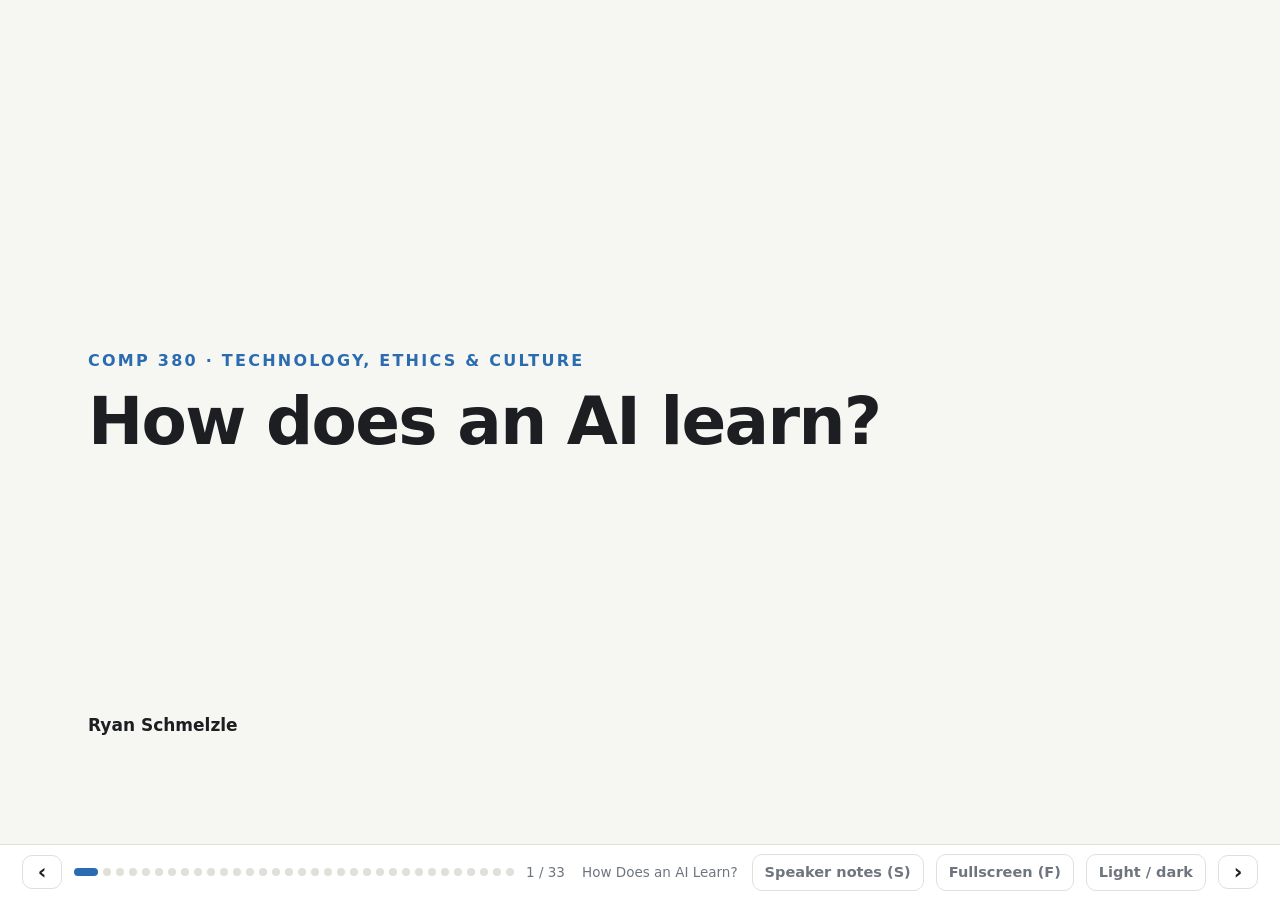
==== commit 0ffee7ff: "Extras: drop the tic-tac-toe and house-price example slides (the nesting section stays as the intro'" ====
--- a/comp380-ai-learning.html
+++ b/comp380-ai-learning.html
@@ -697,6 +697,11 @@
   .hcount b{color:var(--ink)}
   .credit{font-size:12px;color:var(--ink-dim)}
   .dsl .body{gap:30px;align-items:center}
+  .dgridwrap{flex:1;display:flex;flex-direction:column;align-items:center;gap:12px;transition:opacity .4s ease}
+  .dgridwrap.off{display:none}
+  .dgridimg{height:430px;width:auto;border-radius:10px;box-shadow:0 0 0 1px var(--line);display:block}
+  .dgridcap{font-size:19px;font-weight:700}
+  .dsl[data-fs="0"] .dsteps{display:none}
   .dsteps{display:flex;gap:8px;align-items:flex-start}
   .dstep{display:flex;flex-direction:column;align-items:center;gap:8px;transition:opacity .35s}
   .dstep.off{opacity:0}
@@ -822,6 +827,7 @@
     gap:8px;align-items:center;text-align:center;transition:opacity .45s ease,transform .45s ease}
   .rcard canvas,.rcard svg{width:120px;height:120px;border-radius:10px;display:block;color:var(--hot)}
   .rcard canvas{box-shadow:0 0 0 1px var(--line)}
+  .rcard .rglyph{width:120px;height:120px;display:grid;place-items:center;font-size:104px;line-height:1;color:var(--hot);font-weight:700}
   .rcard .n{position:absolute;top:12px;left:14px;width:28px;height:28px;border-radius:50%;background:var(--hot);color:var(--on-hot);font-weight:800;font-size:15px;display:grid;place-items:center}
   .rcard .t{font-size:21px;font-weight:800;line-height:1.15;margin-top:4px}
   .rcard .d{font-size:15.5px;color:var(--ink-dim);line-height:1.4}
@@ -849,6 +855,14 @@
   .station .icon{font-size:24px;line-height:1}
   .station .name{font-size:16.5px;font-weight:700;letter-spacing:.03em}
   .station .sub{font-size:14px;color:var(--ink-dim);line-height:1.35}
+  .spbody{flex-direction:column;justify-content:center;gap:34px}
+  .stations.big{gap:18px;align-items:stretch}
+  .stations.big .station{flex:1;padding:26px 26px;border-radius:16px;gap:10px;transition:opacity .45s ease,transform .45s ease}
+  .stations.big .icon{font-size:40px} .stations.big .name{font-size:30px} .stations.big .sub{font-size:19px;line-height:1.4}
+  .stations.big .ar{align-self:center;font-size:34px;color:var(--ink-dim)}
+  .spq{font-size:30px;font-weight:750;line-height:1.2;transition:opacity .45s ease,transform .45s ease}
+  .spa{font-size:24px;color:var(--ink-dim);border-left:4px solid var(--hot);padding-left:14px;transition:opacity .45s ease,transform .45s ease}
+  .spbody .off{opacity:0;transform:translateY(10px)}
   .beasts{display:flex;gap:7px;flex-wrap:wrap;align-items:center}
   .beast{
     width:60px;height:60px;border-radius:12px;border:1.5px solid var(--line);background:var(--sunk);
@@ -1132,9 +1146,9 @@
   <div class="body">
     <div class="hmtiles">
       <div class="hmtile" data-hm="0"><canvas width="240" height="240"></canvas><div class="c">The four checks, stacked</div></div>
-      <div class="hmtile" data-hm="1"><canvas width="240" height="240"></canvas><div class="c">Stage 1 <span class="dim">9 checks</span></div></div>
-      <div class="hmtile" data-hm="2"><canvas width="240" height="240"></canvas><div class="c">Stages 1&ndash;3 <span class="dim">52 checks</span></div></div>
-      <div class="hmtile" data-hm="3"><canvas width="240" height="240"></canvas><div class="c">All 25 stages <span class="dim">2,913 checks</span></div></div>
+      <div class="hmtile" data-hm="1"><canvas width="240" height="240"></canvas><div class="c">Add more checks <span class="dim">9</span></div></div>
+      <div class="hmtile" data-hm="2"><canvas width="240" height="240"></canvas><div class="c">More checks <span class="dim">52</span></div></div>
+      <div class="hmtile" data-hm="3"><canvas width="240" height="240"></canvas><div class="c">All of them <span class="dim">2,913</span></div></div>
     </div>
     <div class="hmline" data-hm="4">Nobody drew that. It&rsquo;s the detector&rsquo;s own checks, stacked: the face it is looking for.</div>
   </div>
@@ -1145,7 +1159,7 @@
   </div>
   <div class="sn">
     <p class="say">&ldquo;Every check says: this patch should be darker than that one. Stack the four we just made and you get a crude face.
-      Stack all 2,913 of the real detector's checks and you get this.&rdquo;</p>
+      Add more checks. More. All 2,913 of the real detector's checks, and you get this.&rdquo;</p>
     <p class="beat">One click per tile. Land on the last one: nobody drew it, it's the rules made visible. Knowing the rules well enough to
       recognize a face means knowing them well enough to sketch one. Hold that thought for the end of the talk.</p>
   </div>
@@ -1263,6 +1277,10 @@
         <li>A few lines first, then an eye, then a face</li>
       </ul>
     </div>
+    <div class="dgridwrap" id="f2-gridwrap">
+      <img class="dgridimg" alt="a grid of many small face photos" src="[data-uri]">
+      <div class="dgridcap">Thousands of labeled faces, and thousands of not-faces</div>
+    </div>
     <div class="dsteps" id="f2-steps">
       <div class="dstep" data-f="0"><canvas width="190" height="190"></canvas><div class="t">Pixels</div><div class="d">just numbers</div></div>
       <div class="dar2" data-f="1">&rarr;</div>
@@ -1282,7 +1300,8 @@
     <p class="say">&ldquo;What if, instead of writing the rules, we showed a computer thousands of examples and let it work the rules out?&rdquo;</p>
     <p class="beat">That's deep learning. Show it faces from more angles, in more lighting, with more skin tones, and the rules it learns cover
       more of the real world. The flip side: lopsided examples, lopsided rules.</p>
-    <p class="beat">Click through. Be careful with the claim: early layers <i>tend</i> to respond to simple local patterns and later layers
+    <p class="beat">Start on the grid: this is what it learns from, thousands of faces and thousands of not-faces, each one labeled.
+      Click through. Be careful with the claim: early layers <i>tend</i> to respond to simple local patterns and later layers
       combine them, but real networks don't learn a tidy edges-then-parts ladder. The next slides show a small real one.</p>
   </div>
 </section>
@@ -1338,8 +1357,7 @@
   </div>
   <div class="body">
     <canvas class="vcv" id="v3-cv" width="1680" height="520" aria-label="pixels, layer 1 maps, layer 2 maps, and the answer"></canvas>
-    <div class="vrow">Picture: <span id="v3-pick" style="display:flex;gap:6px"></span>
-      <span style="margin-left:18px">Hover a map to see which pixels it looks at.</span></div>
+    <div class="vrow">Picture: <span id="v3-pick" style="display:flex;gap:6px"></span></div>
   </div>
   <div class="foot">
     <button class="btn primary" id="v3-go">Layer 1 &rarr;</button>
@@ -1348,8 +1366,9 @@
   <div class="sn">
     <p class="say">&ldquo;Layer 1 responds to simple local patterns. Layer 2 looks at layer 1's maps, so it responds to combinations of them.
       The last layer turns those into an answer.&rdquo;</p>
-    <p class="beat">Hover a layer-1 cell: it sees a 3&times;3 patch. Hover a layer-2 cell: 8&times;8. Each step up sees more of the picture.
-      Photo models do the same with dozens of layers, and what each layer picks up is messier than &ldquo;edges, then parts&rdquo;.</p>
+    <p class="beat">The sketches stand in for what each layer tends to pick up; the real maps are too busy to read from a seat. A layer-1
+      cell sees a 3&times;3 patch; a layer-2 cell sees 8&times;8. Each step up sees more of the picture. Photo models do the same with dozens of
+      layers, and what each layer picks up is messier than &ldquo;lines, then parts&rdquo;.</p>
   </div>
 </section>
 
@@ -1484,44 +1503,22 @@
     <h2>Training &ne; testing &ne; using</h2>
     <p class="lead">Only one of these changes the weights.</p>
   </div>
-  <div class="body">
-    <div class="col grow">
-      <div class="stations" id="s4-stations">
-        <div class="station" data-st="train"><div class="icon">&#127947;</div><div class="name">Train</div>
-          <div class="sub">Examples it learns from<br><b>weights change</b></div></div>
-        <div class="ar" style="align-self:center;font-size:22px">&rarr;</div>
-        <div class="station" data-st="eval"><div class="icon">&#128221;</div><div class="name">Test</div>
-          <div class="sub">Examples it never saw<br>weights don't change</div></div>
-        <div class="ar" style="align-self:center;font-size:22px">&rarr;</div>
-        <div class="station" data-st="infer"><div class="icon">&#128640;</div><div class="name">Use</div>
-          <div class="sub">New input<br>weights don't change</div></div>
-      </div>
-
-      <div class="card grow" style="display:flex;gap:22px;align-items:center">
-        <div class="col" style="flex:0 0 330px;gap:9px">
-          <h3 style="margin:0">Training examples</h3>
-          <div class="beasts" id="s4-train"></div>
-        </div>
-        <div class="col" style="flex:0 0 150px;gap:9px">
-          <h3 style="margin:0">Held out</h3>
-          <div class="beasts"><div class="beast held" id="s4-held">?</div></div>
-        </div>
-        <div class="col grow" style="gap:13px;justify-content:center">
-          <div class="verdict" id="s4-verdict">Five labeled examples in. One new animal kept back.</div>
-          <div id="s4-qwrap" hidden>
-            <div class="big-line" style="font-size:22px">Why not just test it on the examples it trained on?</div>
-            <div class="vocab" id="s4-a" style="margin-top:9px;font-size:18px" hidden>Because memorizing training
-              examples <b>&ne;</b> generalizing to new ones.</div>
-          </div>
-          <div class="vocab" id="s4-of" style="font-size:17px" hidden><b>Overfitting:</b> <span>performing well on
-            training data but poorly on new data.</span></div>
-        </div>
-      </div>
+  <div class="body spbody">
+    <div class="stations big" id="s4-stations">
+      <div class="station" data-sp="0"><div class="icon">&#127947;</div><div class="name">Train</div>
+        <div class="sub">Examples it learns from<br><b>weights change</b></div></div>
+      <div class="ar">&rarr;</div>
+      <div class="station" data-sp="1"><div class="icon">&#128221;</div><div class="name">Test</div>
+        <div class="sub">Examples it never saw<br>weights don&rsquo;t change</div></div>
+      <div class="ar">&rarr;</div>
+      <div class="station" data-sp="2"><div class="icon">&#128640;</div><div class="name">Use</div>
+        <div class="sub">New input<br>weights don&rsquo;t change</div></div>
     </div>
+    <div class="spq" data-sp="3">Why not test it on the examples it already saw?</div>
+    <div class="spa" data-sp="4">Because remembering the examples isn&rsquo;t the same as understanding them.</div>
   </div>
   <div class="foot" style="gap:16px">
-    <button class="btn primary" id="s4-go">Train on the five examples</button>
-    <button class="btn ghost" data-reset>Reset</button>
+    <button class="btn primary" id="s4-go">Test &rarr;</button>
   </div>
   <details class="gd">
     <summary>Go deeper</summary>
@@ -1533,8 +1530,9 @@
   <div class="sn">
     <p class="say">&ldquo;Whenever someone says an AI is 95 percent accurate, ask: 95 percent on what? Doing well on the pictures it
       trained on says nothing about the real world.&rdquo;</p>
-    <p class="beat">Ask &ldquo;why not test it on the examples it already saw?&rdquo; out loud and wait. Someone will say memorizing.
-      Then reveal. This slide matters more than its size: it's the one they'll use when they read about benchmarks.</p>
+    <p class="beat">One card per click. Then ask the question out loud and wait for an answer before the reveal. Someone will say
+      &ldquo;it just memorized them&rdquo;; that's the answer. This slide matters more than its size: it's the one they'll use
+      when they read about benchmarks.</p>
   </div>
 </section>
 
@@ -1605,13 +1603,13 @@
   <div class="body">
     <div class="rcards">
       <div class="rcard" data-rs="1"><canvas id="rc-1" width="180" height="180"></canvas><div class="n">1</div><div class="t">Programmatic: rules by hand</div>
-        <div class="d">Checks people wrote. They break when the angle or light changes.</div></div>
+        <div class="d">Written by people. Brittle.</div></div>
       <div class="rcard" data-rs="2"><canvas id="rc-2" width="180" height="180"></canvas><div class="n">2</div><div class="t">Learning: rules from examples</div>
-        <div class="d">A network works out its own checks from thousands of pictures.</div></div>
-      <div class="rcard" data-rs="3"><svg viewBox="0 0 180 180" aria-hidden="true"><path d="M90 30a60 60 0 1 1-42 17" fill="none" stroke="currentColor" stroke-width="12" stroke-linecap="round"/><path d="M40 20v40h40" fill="none" stroke="currentColor" stroke-width="12" stroke-linecap="round" stroke-linejoin="round"/></svg><div class="n">3</div><div class="t">Learned by trial and error</div>
-        <div class="d">Guess, measure how wrong, adjust. Millions of times.</div></div>
+        <div class="d">Worked out from thousands of pictures.</div></div>
+      <div class="rcard" data-rs="3"><div class="rglyph" aria-hidden="true">&#8635;</div><div class="n">3</div><div class="t">Learned by trial and error</div>
+        <div class="d">Guess, check, adjust. Repeat.</div></div>
       <div class="rcard" data-rs="4"><svg viewBox="0 0 180 180" aria-hidden="true"><rect x="30" y="40" width="120" height="100" rx="12" fill="none" stroke="currentColor" stroke-width="10"/><circle cx="62" cy="72" r="10" fill="currentColor"/><path d="M40 130l35-40 25 25 20-15 20 30" fill="none" stroke="currentColor" stroke-width="10" stroke-linejoin="round"/><circle cx="140" cy="45" r="28" fill="var(--panel)" stroke="currentColor" stroke-width="8"/><text x="140" y="56" text-anchor="middle" font-size="34" font-weight="800" fill="currentColor">?</text></svg><div class="n">4</div><div class="t">Tested on new pictures</div>
-        <div class="d">The score that counts is on pictures it never saw.</div></div>
+        <div class="d">Judged on pictures it never saw.</div></div>
     </div>
     <div class="rline" data-rs="5">Same recipe: face unlock, photo search, self-driving cars, medical scans.</div>
   </div>
@@ -1663,7 +1661,7 @@
   <div style="margin-top:auto">
     <div class="t-eyebrow">Extras</div>
     <h1 class="t-title">Going deeper</h1>
-    <div class="t-sub">Three playable examples of AI, machine learning and deep learning; the full face detector; a spam filter start to finish; how chatbots generate text.</div>
+    <div class="t-sub">A playable deep-learning example; the full face detector; a spam filter start to finish; how chatbots generate text.</div>
   </div>
   <div class="t-foot"><span>Optional slides</span></div>
   <div class="sn">
@@ -1672,7 +1670,7 @@
 </section>
 
 <!-- ================================================== 26 ================================================== -->
-<section class="slide nestslide" data-demo="nest">
+<section class="slide nestslide aux" data-demo="nest">
   <div class="s-head">
     <div class="s-eyebrow">What counts as AI?</div>
     <h2 id="s1-head"></h2>
@@ -1760,16 +1758,6 @@
 </section>
 
 <!-- ================================================== 27 ================================================== -->
-<section class="slide" data-alias="nest" data-k="ml">
-  <div class="sn">
-    <p class="beat"><b>House prices.</b> Hit Learn. Nobody draws the line: it starts wrong and gets nudged until it fits the
-      dots. Point at the two numbers as they settle. That's what &ldquo;learned&rdquo; means here.</p>
-    <p class="beat">Then the line does a job: a house $25k above it is overpriced, $25k below is underpriced. Drag a house and
-      its label flips. Move a few and the line itself moves.</p>
-  </div>
-</section>
-
-<!-- ================================================== 28 ================================================== -->
 <section class="slide" data-alias="nest" data-k="dl">
   <div class="sn">
     <p class="beat"><b>Deep learning.</b> Hit Train. This one is real: 37 weights, trained in the browser on made-up card
@@ -1782,7 +1770,7 @@
   </div>
 </section>
 
-<!-- ================================================== 29 ================================================== -->
+<!-- ================================================== 28 ================================================== -->
 <section class="slide hsl" data-demo="haar">
   <div class="s-head">
     <div class="s-eyebrow">Seeing &middot; the classic way</div>
@@ -1819,7 +1807,7 @@
   </div>
 </section>
 
-<!-- ================================================== 30 ================================================== -->
+<!-- ================================================== 29 ================================================== -->
 <section class="slide fsl" data-demo="feat" data-stage="0">
   <div class="s-head">
     <div class="s-eyebrow">Step 1 &middot; Preprocess</div>
@@ -1879,7 +1867,7 @@
   </div>
 </section>
 
-<!-- ================================================== 31 ================================================== -->
+<!-- ================================================== 30 ================================================== -->
 <section class="slide bsl" data-demo="bend">
   <div class="s-head">
     <div class="s-eyebrow">Step 2 &middot; Training</div>
@@ -1950,7 +1938,7 @@
   </div>
 </section>
 
-<!-- ================================================== 32 ================================================== -->
+<!-- ================================================== 31 ================================================== -->
 <section class="slide isl" data-demo="infer">
   <div class="s-head">
     <div class="s-eyebrow">Step 3 &middot; Inference</div>
@@ -1999,7 +1987,7 @@
   </div>
 </section>
 
-<!-- ================================================== 33 ================================================== -->
+<!-- ================================================== 32 ================================================== -->
 <section class="slide rsl" data-demo="backwards">
   <div class="s-head">
     <div class="s-eyebrow">Step 4 &middot; Run it backwards</div>
@@ -2045,7 +2033,7 @@
   </div>
 </section>
 
-<!-- ================================================== 34 ================================================== -->
+<!-- ================================================== 33 ================================================== -->
 <section class="slide tsl" data-demo="gen">
   <div class="s-head">
     <h2>Generating text: the same idea, much bigger</h2>
@@ -2093,7 +2081,7 @@
   </div>
 </section>
 
-<!-- ================================================== 35 ================================================== -->
+<!-- ================================================== 34 ================================================== -->
 <section class="slide" data-demo="synth">
   <div class="s-head">
     <h2>Put the whole system together</h2>
@@ -2213,7 +2201,7 @@
 const qsa = (s, r) => Array.from((r || document).querySelectorAll(s));
 
 /* ============================================================ deck shell */
-const slides = qsa('.slide');
+const slides = qsa('.slide:not(.aux)');            // .aux sections are shown only through an alias
 const stage = $('stage'), wrap = qs('.stage-wrap');
 const notes = $('notes'), notesBody = $('notesBody'), notesNum = $('notesNum');
 let idx = 0;
@@ -2255,7 +2243,7 @@
   }
   idx = i;
   const shown = shownSlide(i);
-  slides.forEach(s => s.classList.toggle('active', s === shown));
+  qsa('.slide').forEach(s => s.classList.toggle('active', s === shown));
   { const d = demos[demoKey(i)]; if (d && d.enter) d.enter(slides[i].dataset.k || 'ai'); }
   dots.forEach((d, k) => { d.classList.toggle('on', k === i); d.classList.toggle('done', k < i); });
   $('cur').textContent = i + 1;
@@ -3668,7 +3656,7 @@
 
 /* ============================================================ checks stacked: what the detector is looking for */
 demos.hmake = (() => {
-  const d = revealDemo('hmake', 'hm', 4, 'hm-go', ['Stage 1 →', 'Stages 1–3 →', 'All 25 stages →', 'So… →', 'Next slide →']);
+  const d = revealDemo('hmake', 'hm', 4, 'hm-go', ['Add more checks →', 'More →', 'All of them →', 'So… →', 'Next slide →']);
   const HAND = [[[3, 8, 6, 4, -1], [9, 8, 6, 4, 1], [15, 8, 6, 4, -1]], [[6, 6, 12, 3, -1], [6, 9, 12, 3, 1]],
                 [[9, 6, 2, 9, -1], [11, 6, 2, 9, 1], [13, 6, 2, 9, -1]], [[3, 16, 18, 2, 1], [3, 18, 18, 2, -1], [3, 20, 18, 2, 1]]];
   const add = (m, rects, sgn) => rects.forEach(([x, y, w, h, wt]) => { for (let yy = y; yy < y + h; yy++) for (let xx = x; xx < x + w; xx++) m[yy * 24 + xx] += sgn * wt; });
@@ -3865,7 +3853,7 @@
   const cans = qsa('.dstep canvas', s).map(c => c.getContext('2d'));
   const FACE = { x:78, y:52, S:58 };                                                   // crop around the face, in 200×250 units
   let stage = 0;
-  const BTN = ['Basic features →', 'Complex features →', 'A concept →', 'Next slide →'];
+  const BTN = ['What it learns →', 'Basic features →', 'Complex features →', 'A concept →', 'Next slide →'];
   function paint(){
     const c = document.createElement('canvas'); c.width = c.height = 190; const g = c.getContext('2d');
     g.drawImage(P.img, FACE.x * 2, FACE.y * 2, FACE.S * 2, FACE.S * 2, 0, 0, 190, 190);
@@ -3884,11 +3872,11 @@
     cans[3].drawImage(c, 0, 0); cans[3].strokeStyle = '#2fb36a'; cans[3].lineWidth = 6; cans[3].strokeRect(8, 8, 174, 174);
     cans[3].fillStyle = '#2fb36a'; cans[3].fillRect(8, 150, 110, 32); cans[3].fillStyle = '#fff'; cans[3].font = '800 20px system-ui, sans-serif'; cans[3].fillText('face ✓', 18, 173);
   }
-  function render(){ qsa('[data-f]', s).forEach(el => el.classList.toggle('off', +el.dataset.f > stage)); btn.textContent = BTN[stage]; }
-  function step(dir){ const n = stage + dir; if (n < 0 || n > 3) return false; stage = n; render(); return true; }
+  function render(){ s.dataset.fs = stage; $('f2-gridwrap').classList.toggle('off', stage > 0); qsa('[data-f]', s).forEach(el => el.classList.toggle('off', +el.dataset.f > stage - 1)); btn.textContent = BTN[stage]; }
+  function step(dir){ const n = stage + dir; if (n < 0 || n > 4) return false; stage = n; render(); return true; }
   btn.onclick = () => { if (!step(1)) advance(1); };
   P.onReady(paint);
-  return { reset(){ stage = 0; render(); }, step, atStart(){ stage = 0; render(); }, atEnd(){ stage = 3; render(); }, enter(){ render(); } };
+  return { reset(){ stage = 0; render(); }, step, atStart(){ stage = 0; render(); }, atEnd(){ stage = 4; render(); }, enter(){ render(); } };
 })();
 
 /* ============================================================ vision: shared drawing helpers */
@@ -4042,19 +4030,19 @@
     // image
     head(COL.img[0], COL.img[2], 'Pixels', '784 numbers', 'sees 1 pixel');
     Vision.grid(g, img, 0, 28, COL.img[0], COL.img[1], COL.img[2], 1, true);
-    // layer 1: 8 maps, 2×4
-    const tiles = [];
-    const layer = (key, a, maps, size, n, cols, gap, label, sub, sees) => {
+    // layers 1 and 2: a sketch of the kind of thing each one responds to (the real maps are too busy to read from a seat)
+    const panel = (key, n, label, sub, sees, glyphs) => {
       if (!fade(n)) return;
       g.globalAlpha = fade(n);
-      const [x, y, w] = COL[key], tw = (w - gap * (cols - 1)) / cols, mx = Math.max(1e-6, ...a);
-      head(x, w, label, sub, sees);
-      for (let i = 0; i < maps; i++){ const tx = x + (i % cols) * (tw + gap), ty = y + Math.floor(i / cols) * (tw + gap);
-        Vision.grid(g, a, i * size * size, size, tx, ty, tw, mx, false); tiles.push({ key, tx, ty, tw, size, i }); }
+      const [x, y, w] = COL[key], h = 290; head(x, w, label, sub, sees);
+      g.fillStyle = 'rgba(128,128,128,.10)'; g.fillRect(x, y, w, h); g.strokeStyle = dim; g.lineWidth = 2; g.strokeRect(x, y, w, h);
+      g.strokeStyle = hot; g.lineWidth = 10; g.lineCap = 'round'; g.lineJoin = 'round';
+      glyphs.forEach(pts => { g.beginPath(); pts.forEach(([px, py], i) => i ? g.lineTo(x + px * w, y + py * h) : g.moveTo(x + px * w, y + py * h)); g.stroke(); });
       g.globalAlpha = 1;
     };
-    layer('l1', out.a1, 8, 28, 1, 4, 10, 'Layer 1', 'simple local patterns', 'sees 3 × 3 pixels');
-    layer('l2', out.a2, 16, 14, 2, 4, 10, 'Layer 2', 'combinations of those', 'sees 8 × 8 pixels');
+    const arc = (cx, cy, r, a0, a1) => Array.from({ length:13 }, (_, i) => { const t = a0 + (a1 - a0) * i / 12; return [cx + r * Math.cos(t), cy + r * 1.4 * Math.sin(t)]; });
+    panel('l1', 1, 'Layer 1', 'simple lines', 'sees 3 × 3 pixels', [[[0.18, 0.22], [0.18, 0.78]], [[0.4, 0.3], [0.85, 0.3]], [[0.5, 0.82], [0.85, 0.45]]]);
+    panel('l2', 2, 'Layer 2', 'lines combined', 'sees 8 × 8 pixels', [[[0.12, 0.2], [0.12, 0.56], [0.42, 0.56]], [[0.55, 0.5], [0.75, 0.18], [0.95, 0.5]], arc(0.7, 0.86, 0.18, Math.PI, 2 * Math.PI)]);
     if (fade(3)){
       g.globalAlpha = fade(3);
       const [x, y, w] = COL.out; head(x, w, 'Answer', 'the whole object', 'sees everything');
@@ -4070,27 +4058,9 @@
     [[COL.img, 1], [COL.l1, 2], [COL.l2, 3]].forEach(([c, n]) => { if (!fade(n)) return; g.globalAlpha = fade(n);
       const x0 = c[0] + c[2] + 16, x1 = x0 + 40, y = c[1] + 100; g.beginPath(); g.moveTo(x0, y); g.lineTo(x1, y); g.stroke();
       g.beginPath(); g.moveTo(x1 + 12, y); g.lineTo(x1 - 4, y - 11); g.lineTo(x1 - 4, y + 11); g.fill(); g.globalAlpha = 1; });
-    // hovering a map cell shows which pixels it can see
-    if (hover){
-      const { key, cell } = hover, c = COL.img[2] / 28;
-      const [cx, cy] = key === 'l1' ? [cell[0] - 1, cell[1] - 1] : [cell[0] * 2 - 2, cell[1] * 2 - 2];
-      const span = key === 'l1' ? 3 : 8;
-      g.strokeStyle = hot; g.lineWidth = 5; g.strokeRect(COL.img[0] + cx * c, COL.img[1] + cy * c, span * c, span * c);
-      const t = tiles.find(q => q.key === key && q.i === hover.i);
-      if (t){ const tc = t.tw / t.size; g.strokeRect(t.tx + cell[0] * tc, t.ty + cell[1] * tc, tc, tc); }
-    }
     btn.textContent = BTN[stage];
-    state.tiles = tiles;
     if (el < 500) raf = requestAnimationFrame(draw);
   }
-  const state = { tiles:[] };
-  cv.addEventListener('pointermove', e => {
-    const r = cv.getBoundingClientRect(), x = (e.clientX - r.left) * W / r.width, y = (e.clientY - r.top) * H / r.height;
-    const t = state.tiles.find(q => x >= q.tx && x < q.tx + q.tw && y >= q.ty && y < q.ty + q.tw);
-    hover = t ? { key:t.key, i:t.i, cell:[Math.floor((x - t.tx) / t.tw * t.size), Math.floor((y - t.ty) / t.tw * t.size)] } : null;
-    t0 = -1e9; if (!raf) raf = requestAnimationFrame(draw);
-  });
-  cv.addEventListener('pointerleave', () => { hover = null; t0 = -1e9; if (!raf) raf = requestAnimationFrame(draw); });
   function go(n){ stage = n; t0 = performance.now(); cancelAnimationFrame(raf); raf = requestAnimationFrame(draw); }
   function step(dir){ const n = stage + dir; if (n < 0 || n > 3) return false; go(n); return true; }
   btn.onclick = () => { if (!step(1)) advance(1); };
@@ -4944,49 +4914,7 @@
 })();
 
 /* ============================================================ 4 — train / evaluate / infer */
-demos.split = (() => {
-  const s = qs('.slide[data-demo=split]');
-  const stations = qsa('.station', s), trainRow = $('s4-train'), held = $('s4-held');
-  const verdict = $('s4-verdict'), go = $('s4-go');
-  const qwrap = $('s4-qwrap'), ans = $('s4-a'), over = $('s4-of');
-  const SET = [['\u{1F431}','cat'],['\u{1F431}','cat'],['\u{1F436}','dog'],['\u{1F431}','cat'],['\u{1F436}','dog']];
-  let phase = 0;
-
-  function light(which){ stations.forEach(el => el.classList.toggle('on', el.dataset.st === which)); }
-
-  let painted = -1;
-  function render(){
-    if (painted !== (phase >= 1)){                      // animate the tiles once, on first reveal
-      painted = phase >= 1;
-      trainRow.innerHTML = '';
-      SET.forEach(([e, lab], i) => {
-        const d = document.createElement('div');
-        d.className = 'beast' + (phase >= 1 ? ' reveal' : '');
-        d.style.animationDelay = (i * 0.07) + 's';
-        d.innerHTML = e + (phase >= 1 ? '<span class="tag">' + lab + '</span>' : '');
-        trainRow.appendChild(d);
-      });
-    }
-    if (held.dataset.p !== String(phase >= 2)){
-      held.dataset.p = String(phase >= 2);
-      held.className = 'beast held' + (phase >= 2 ? ' reveal' : '');
-      held.innerHTML = phase >= 2 ? '\u{1F415}<span class="tag">dog?</span>' : '?';
-    }
-    qwrap.hidden = phase < 2;
-    ans.hidden = phase < 3;
-    over.hidden = phase < 3;
-
-    if (phase === 0){ light(''); verdict.innerHTML = 'Five labeled examples in. One new animal kept back.'; go.textContent = 'Train on the five examples'; go.disabled = false; }
-    if (phase === 1){ light('train'); verdict.innerHTML = 'Trained. <b>Weights changed.</b> It labels all five correctly, 5 / 5. <i class="dim">Impressive?</i>'; go.textContent = 'Test on the one it never saw'; }
-    if (phase === 2){ light('eval'); verdict.innerHTML = 'A photo it never trained on. It predicts <b class="ok">dog — correct</b>. <i class="dim">That</i> is the number worth quoting.'; go.textContent = 'Reveal the answer'; }
-    if (phase === 3){ light('eval'); go.textContent = 'Use it on new input →'; }
-    if (phase === 4){ light('infer'); verdict.innerHTML = '<b>In use:</b> it labels new photos all day. The weights never move.'; go.textContent = 'Done'; go.disabled = true; }
-    go.classList.toggle('pulse', phase === 1 || phase === 2);
-  }
-  go.onclick = () => { phase = Math.min(4, phase + 1); render(); };
-  render();
-  return { reset(){ phase = 0; render(); } };
-})();
+demos.split = revealDemo('split', 'sp', 4, 's4-go', ['Test →', 'Use →', 'A question →', 'The answer →', 'Next slide →']);
 
 /* ============================================================ 5 — CPU vs GPU (conceptual) */
 demos.chips = (() => {
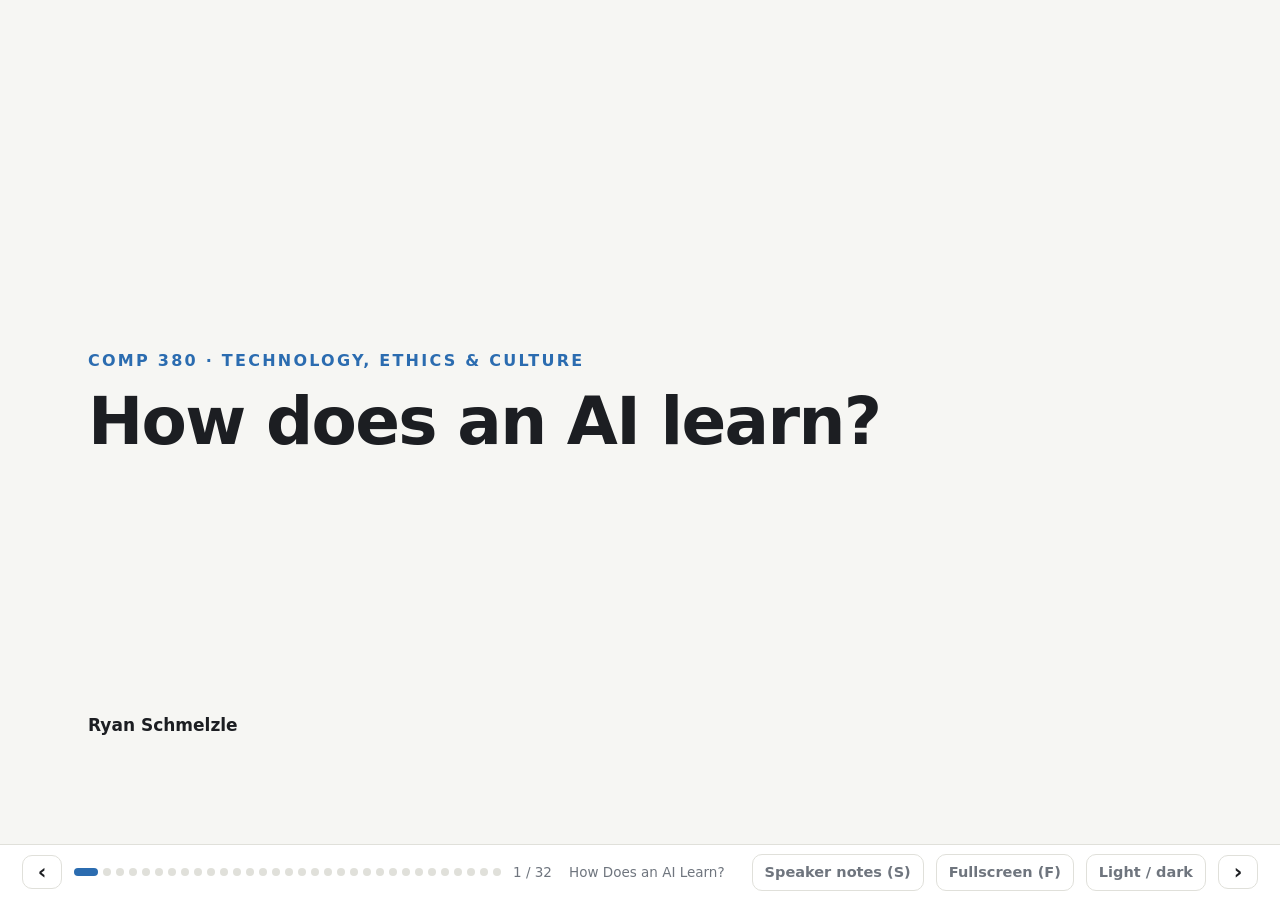
==== commit f41a5ee9: "Drop the weights slide from Extras; minimal text on the inference, run-backwards and text-generation" ====
--- a/comp380-ai-learning.html
+++ b/comp380-ai-learning.html
@@ -1266,7 +1266,7 @@
 <section class="slide dsl" data-demo="dface">
   <div class="s-head">
     <div class="s-eyebrow">Learning approaches</div>
-    <h2>What if the rules came from examples?</h2>
+    <h2>What if the computer could learn the rules itself, from examples?</h2>
   </div>
   <div class="body">
     <div class="kcol">
@@ -1868,7 +1868,7 @@
 </section>
 
 <!-- ================================================== 30 ================================================== -->
-<section class="slide bsl" data-demo="bend">
+<section class="slide bsl aux" data-demo="bend">
   <div class="s-head">
     <div class="s-eyebrow">Step 2 &middot; Training</div>
     <h2>Weights: what do they do?</h2>
@@ -1943,7 +1943,7 @@
   <div class="s-head">
     <div class="s-eyebrow">Step 3 &middot; Inference</div>
     <h2>How is this used?</h2>
-    <p class="lead">A new email arrives: is it spam? Training is over and the weights are locked; the network just <b>uses</b> what it learned.</p>
+    <p class="lead">A new email arrives. The weights are locked. Spam or not?</p>
   </div>
   <div class="body">
     <canvas id="i-cv" width="880" height="880" aria-label="the learned curved boundary among the training emails, and a new email"></canvas>
@@ -1974,8 +1974,7 @@
   </div>
   <div class="foot">
     <span class="illus real">&#128274; Weights locked &middot; inference only</span>
-    <div class="caveat grow">The percentage is the network's confidence, not a guarantee. It can be very sure and still wrong &mdash;
-      like the copycat spams that look exactly like real mail.</div>
+    <div class="caveat grow">Confidence, not a guarantee.</div>
   </div>
   <div class="sn">
     <p class="say">&ldquo;This is what happens every time an email actually hits your inbox. No learning &mdash; just the frozen network,
@@ -1992,7 +1991,7 @@
   <div class="s-head">
     <div class="s-eyebrow">Step 4 &middot; Run it backwards</div>
     <h2>Can you sneak past the filter?</h2>
-    <p class="lead">The weights stay locked. This time the <b>email</b> is what gets adjusted, a little at a time, until the filter calls it safe.</p>
+    <p class="lead">Weights still locked. Now the <b>email</b> gets adjusted until the filter says safe.</p>
   </div>
   <div class="body">
     <canvas id="r-cv" width="880" height="880" aria-label="a spam email sliding across the learned boundary as its features change"></canvas>
@@ -2012,16 +2011,14 @@
         <div class="bar"><i id="r-bar"></i></div>
         <div class="verdict" id="r-verdict"></div>
       </div>
-      <div class="rnote">The training loop, turned around: training adjusted the
-        <b>weights</b> to fit the emails; this adjusts the <b>email</b> to fit the model. Spammers do exactly this.</div>
+      <div class="rnote">Training adjusted the <b>weights</b> to fit the emails. This adjusts the <b>email</b> to fit the filter.</div>
     </div>
   </div>
   <div class="foot">
     <button class="btn primary" id="r-go">Make it pass &rarr;</button>
     <button class="btn ghost" data-reset>Reset</button>
     <span class="illus real">&#128274; Weights locked</span>
-    <div class="caveat grow">A lower score doesn't make it a safer email. The scam is exactly the same; only the three things the
-      filter looks at changed.</div>
+    <div class="caveat grow">Same scam. Only the three numbers changed.</div>
   </div>
   <div class="sn">
     <p class="say">&ldquo;What if you were the spammer? The filter is trained and locked. Can you get past it?&rdquo;</p>
@@ -2036,41 +2033,41 @@
 <!-- ================================================== 33 ================================================== -->
 <section class="slide tsl" data-demo="gen">
   <div class="s-head">
-    <h2>Generating text: the same idea, much bigger</h2>
-    <p class="lead">An LLM does inference too. Its question is just different: not &ldquo;spam or not?&rdquo; but <b>&ldquo;which token comes next?&rdquo;</b></p>
+    <h2>Generating text</h2>
+    <p class="lead">Same idea, bigger question: <b>which word comes next?</b></p>
   </div>
   <div class="body">
     <div class="tleft">
     <table class="tcmp">
-      <thead><tr><th></th><th>Spam filter</th><th>LLM</th></tr></thead>
+      <thead><tr><th></th><th>Spam filter</th><th>Chatbot</th></tr></thead>
       <tbody>
-        <tr><th>Each input is</th><td>3 numbers (3 axes)</td><td>thousands of numbers per token</td></tr>
-        <tr><th>The question</th><td>Spam or not?</td><td>Which token comes next? scored for every token it knows (~100,000)</td></tr>
-        <tr><th>The output</th><td>one probability</td><td>a probability for every token, adding up to 100%</td></tr>
-        <tr><th>Training loss</th><td>high when it calls spam &ldquo;safe&rdquo; (or the reverse)</td><td>high when it gave little probability to the word that actually came next</td></tr>
+        <tr><th>Input</th><td>3 numbers</td><td>thousands of numbers per word</td></tr>
+        <tr><th>Question</th><td>Spam or not?</td><td>Which word comes next?</td></tr>
+        <tr><th>Output</th><td>one probability</td><td>a probability for every word</td></tr>
+        <tr><th>Wrong when</th><td>it calls spam safe</td><td>it didn&rsquo;t expect the word that came next</td></tr>
       </tbody>
     </table>
-      <div class="ttie">Training showed it billions of real sentences; every time it put little probability on the word that
-        actually came next, the loss went up and the weights got nudged.</div>
+      <div class="ttie">Trained on billions of sentences: guess the next word, check, adjust.</div>
     </div>
     <div class="tgen">
-      <div class="prompt">Like 20 questions: each axis asks &ldquo;does this word fit <i>this part</i> of the text?&rdquo; &mdash; hot or cold.
-        Click a word, or let it pick.</div>
+      <div class="prompt">Click a word, or let it pick.</div>
       <div class="sent" id="t-sent"></div>
       <div class="theads" id="t-heads"></div>
       <div class="cand tcand" id="t-cand"></div>
       <div style="display:flex;gap:8px;align-items:center"><button class="btn" id="t-pick">Let it pick</button>
         <span class="dim" style="font-size:13.5px"><span style="color:#e8590c">&#9632;</span> hot &nbsp; <span style="color:#f2b705">&#9632;</span> warm &nbsp; <span style="color:#8fc1ec">&#9632;</span> cold</span></div>
-      <div class="illus" style="align-self:flex-start">Illustrative &mdash; real axes number in the thousands and don't come with names</div>
+      <div class="illus" style="align-self:flex-start">Illustrative</div>
     </div>
   </div>
   <div class="foot">
     <button class="btn ghost" data-reset>Reset</button>
-    <div class="caveat grow">A model that has learned what normal emails sound like can also write scam emails that don't sound
-      like scams, and none of the spam filter's three features would catch them.</div>
+    <div class="caveat grow">A model that writes normal-sounding email can write normal-sounding scams.</div>
   </div>
   <div class="sn">
     <p class="say">&ldquo;Last slide we changed three numbers. To actually write an email, you need a model whose output is words.&rdquo;</p>
+    <p class="beat">Vocabulary if wanted: the pieces are called tokens, not quite words; a big model scores about 100,000 of them at every step
+      and the probabilities add up to 100%. Each coloured axis plays 20 questions with the text so far: hot or cold for this word. Real
+      axes number in the thousands and don't have names.</p>
     <p class="beat">Walk the table row by row: same inference, same training loop, just a far bigger question. Then build the
       sentence: each click is one full inference, and the chosen token is appended before it predicts again.</p>
     <p class="beat">Play it like 20 questions: each coloured axis is one question about the text so far (is it personal? about a
